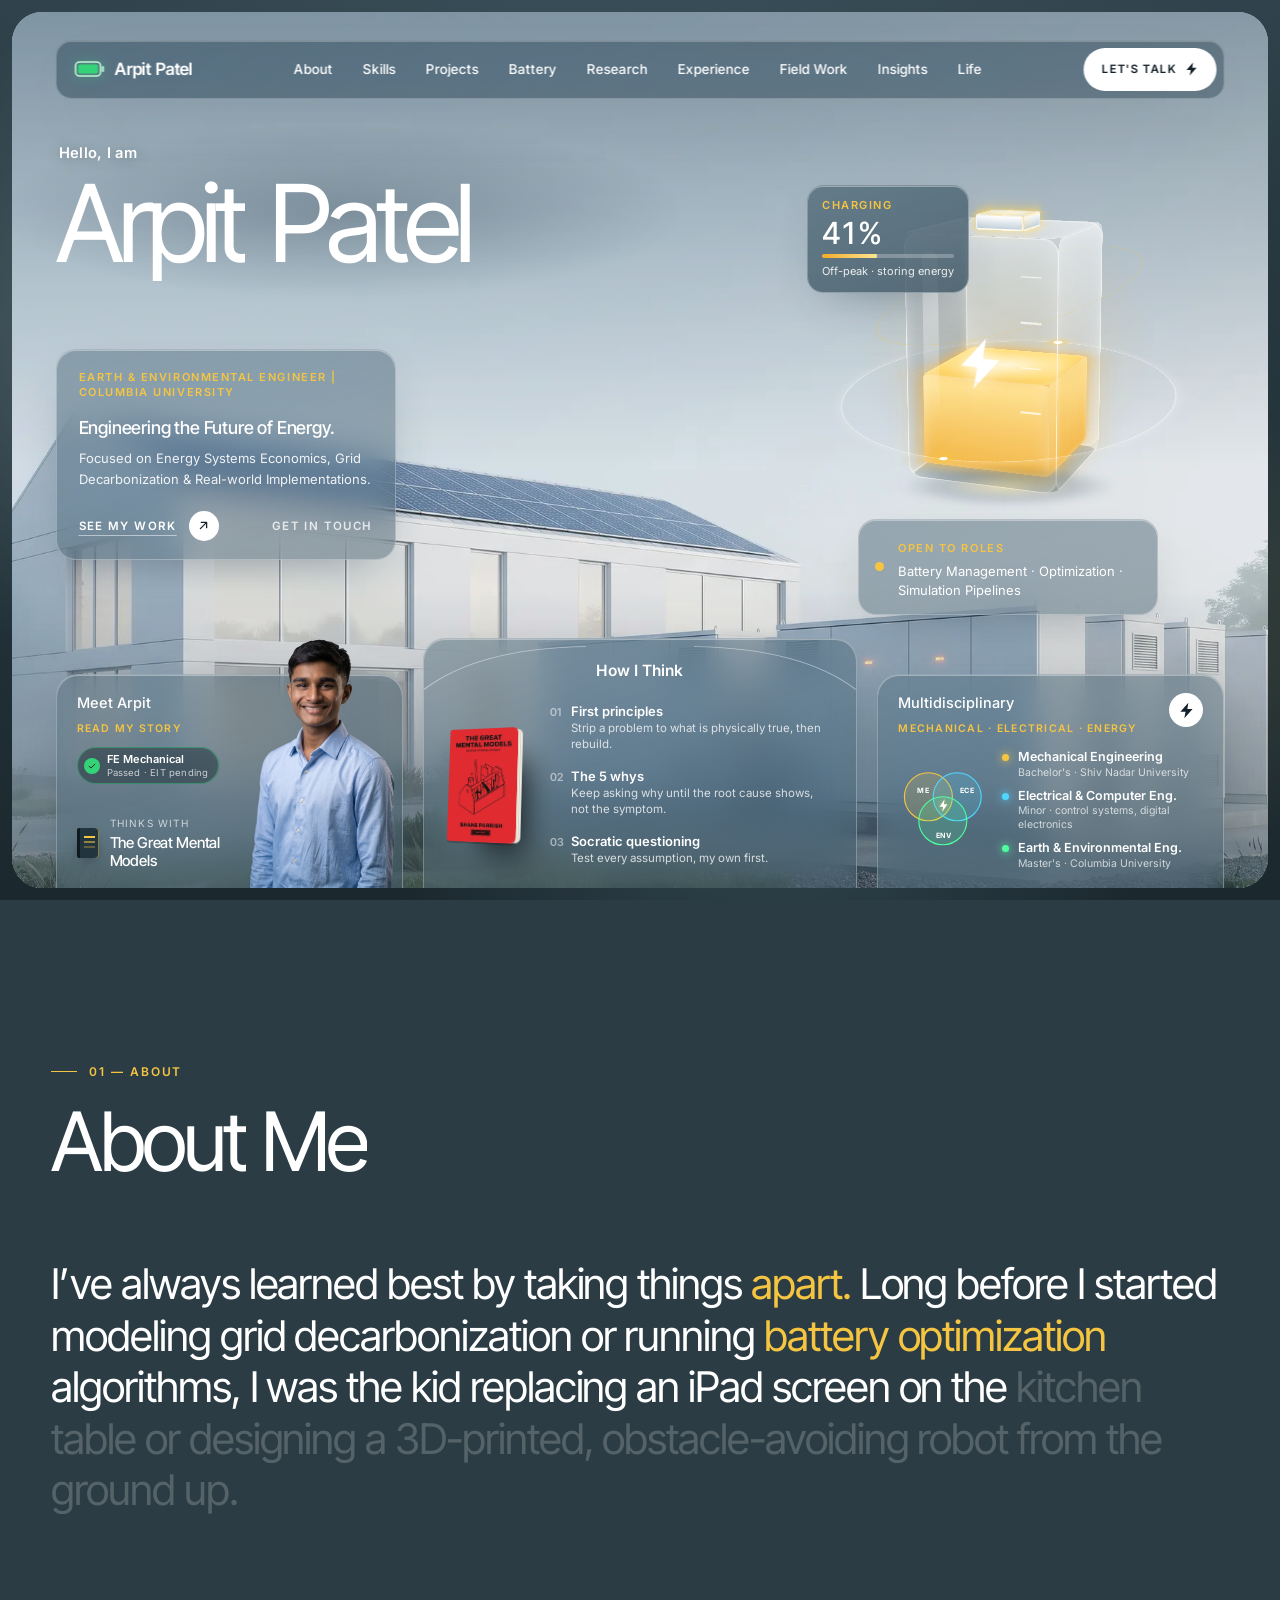
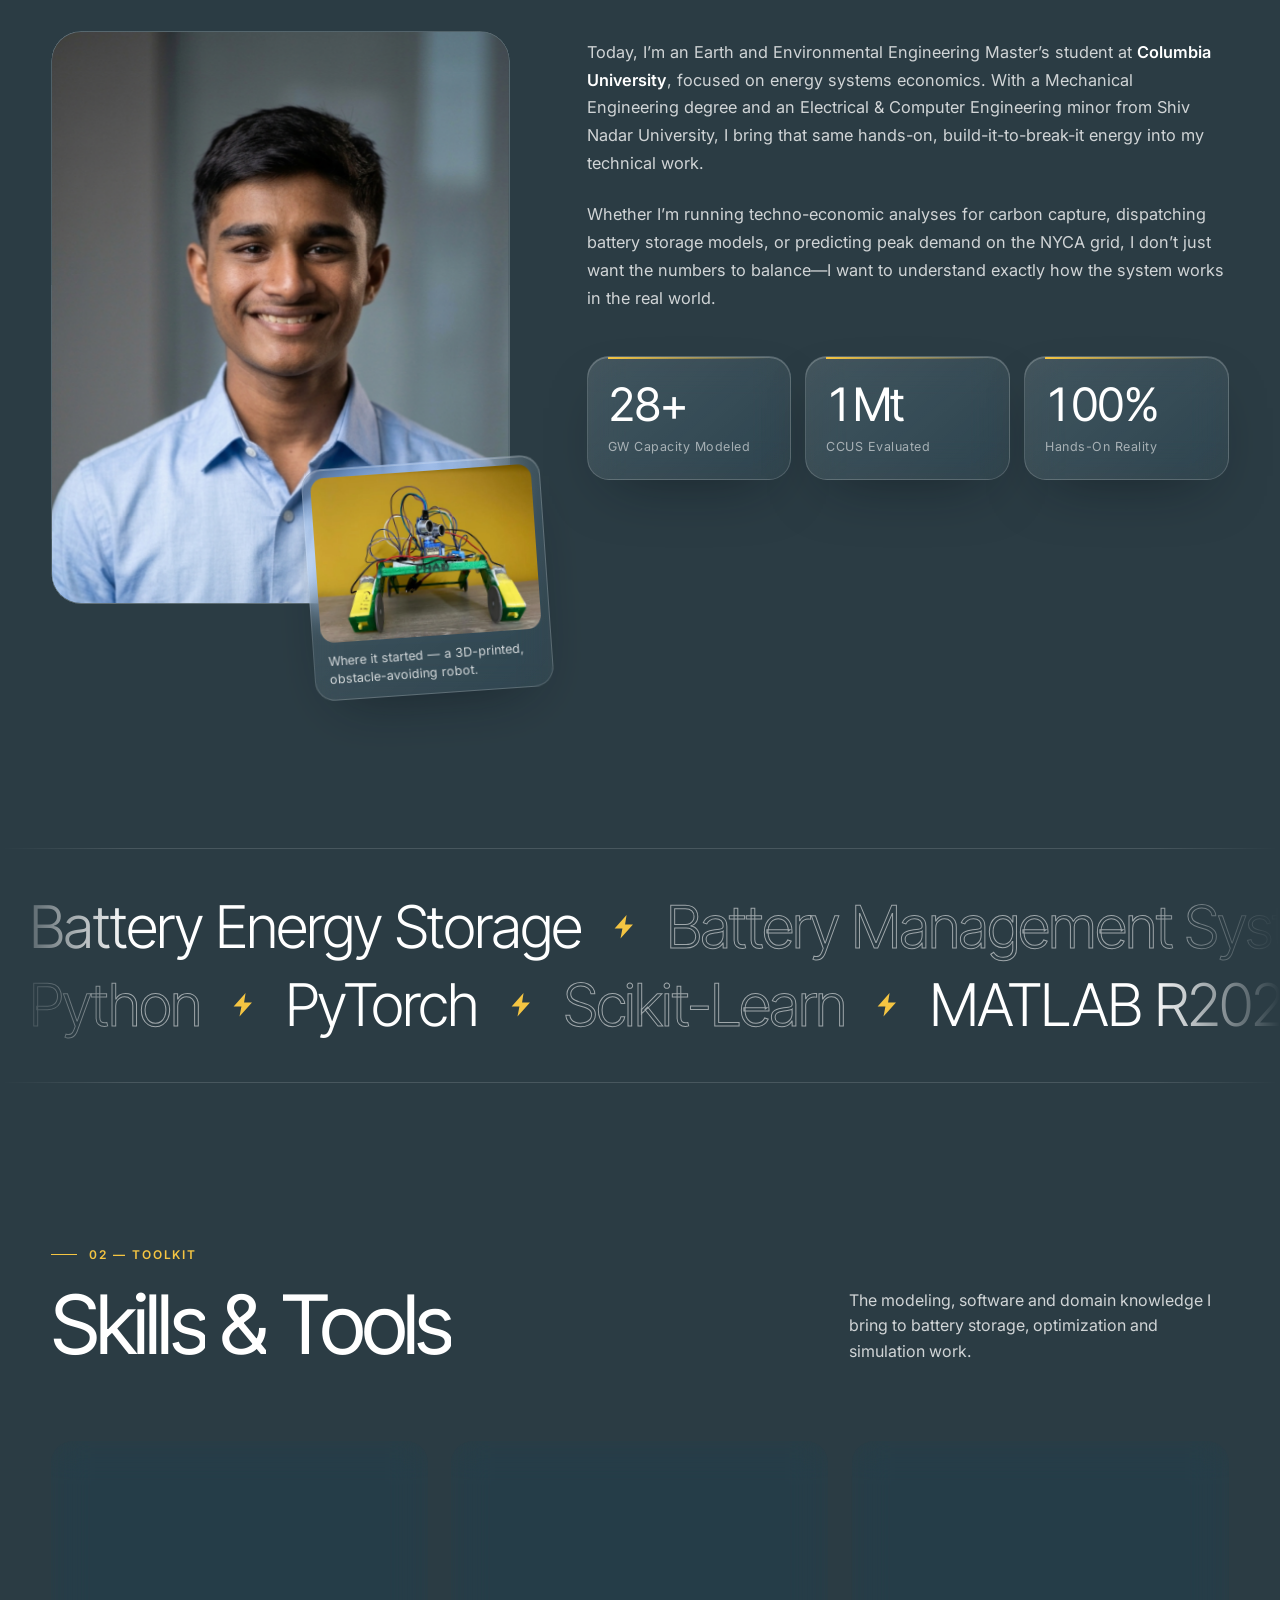
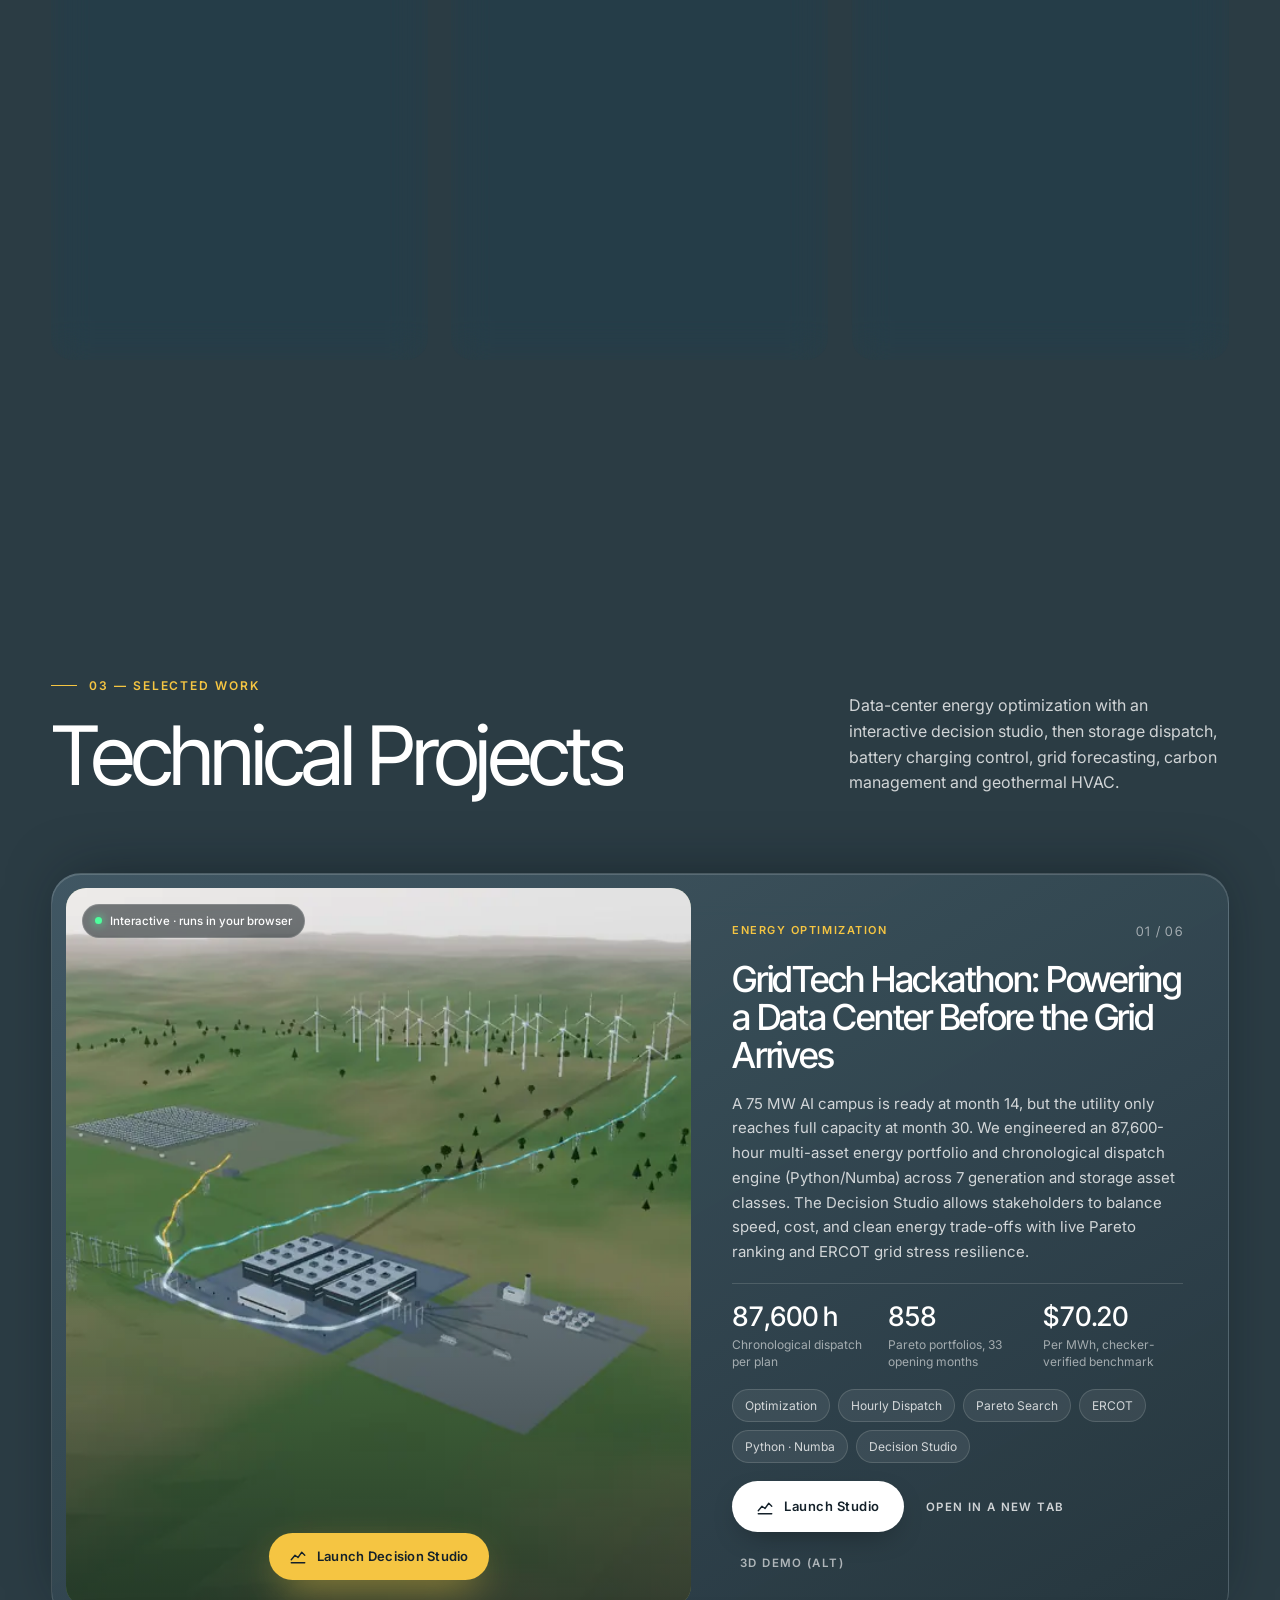
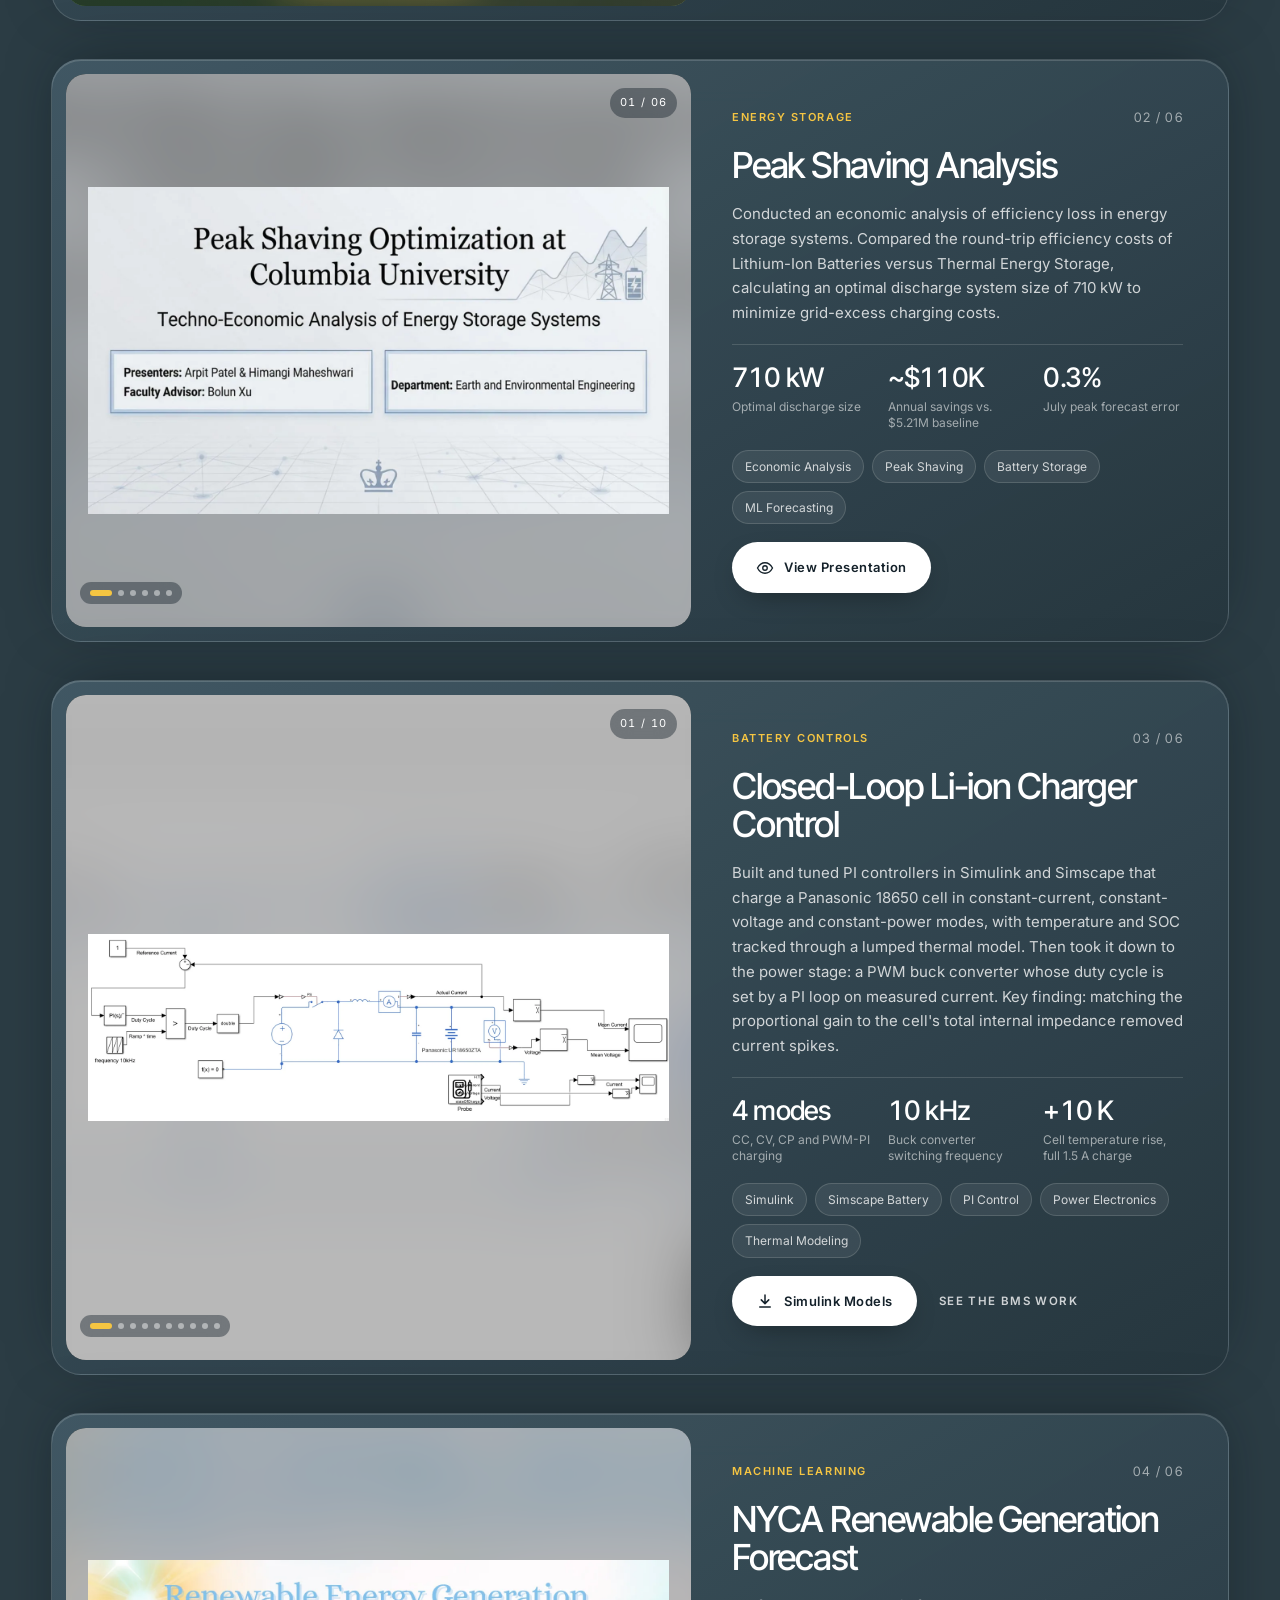
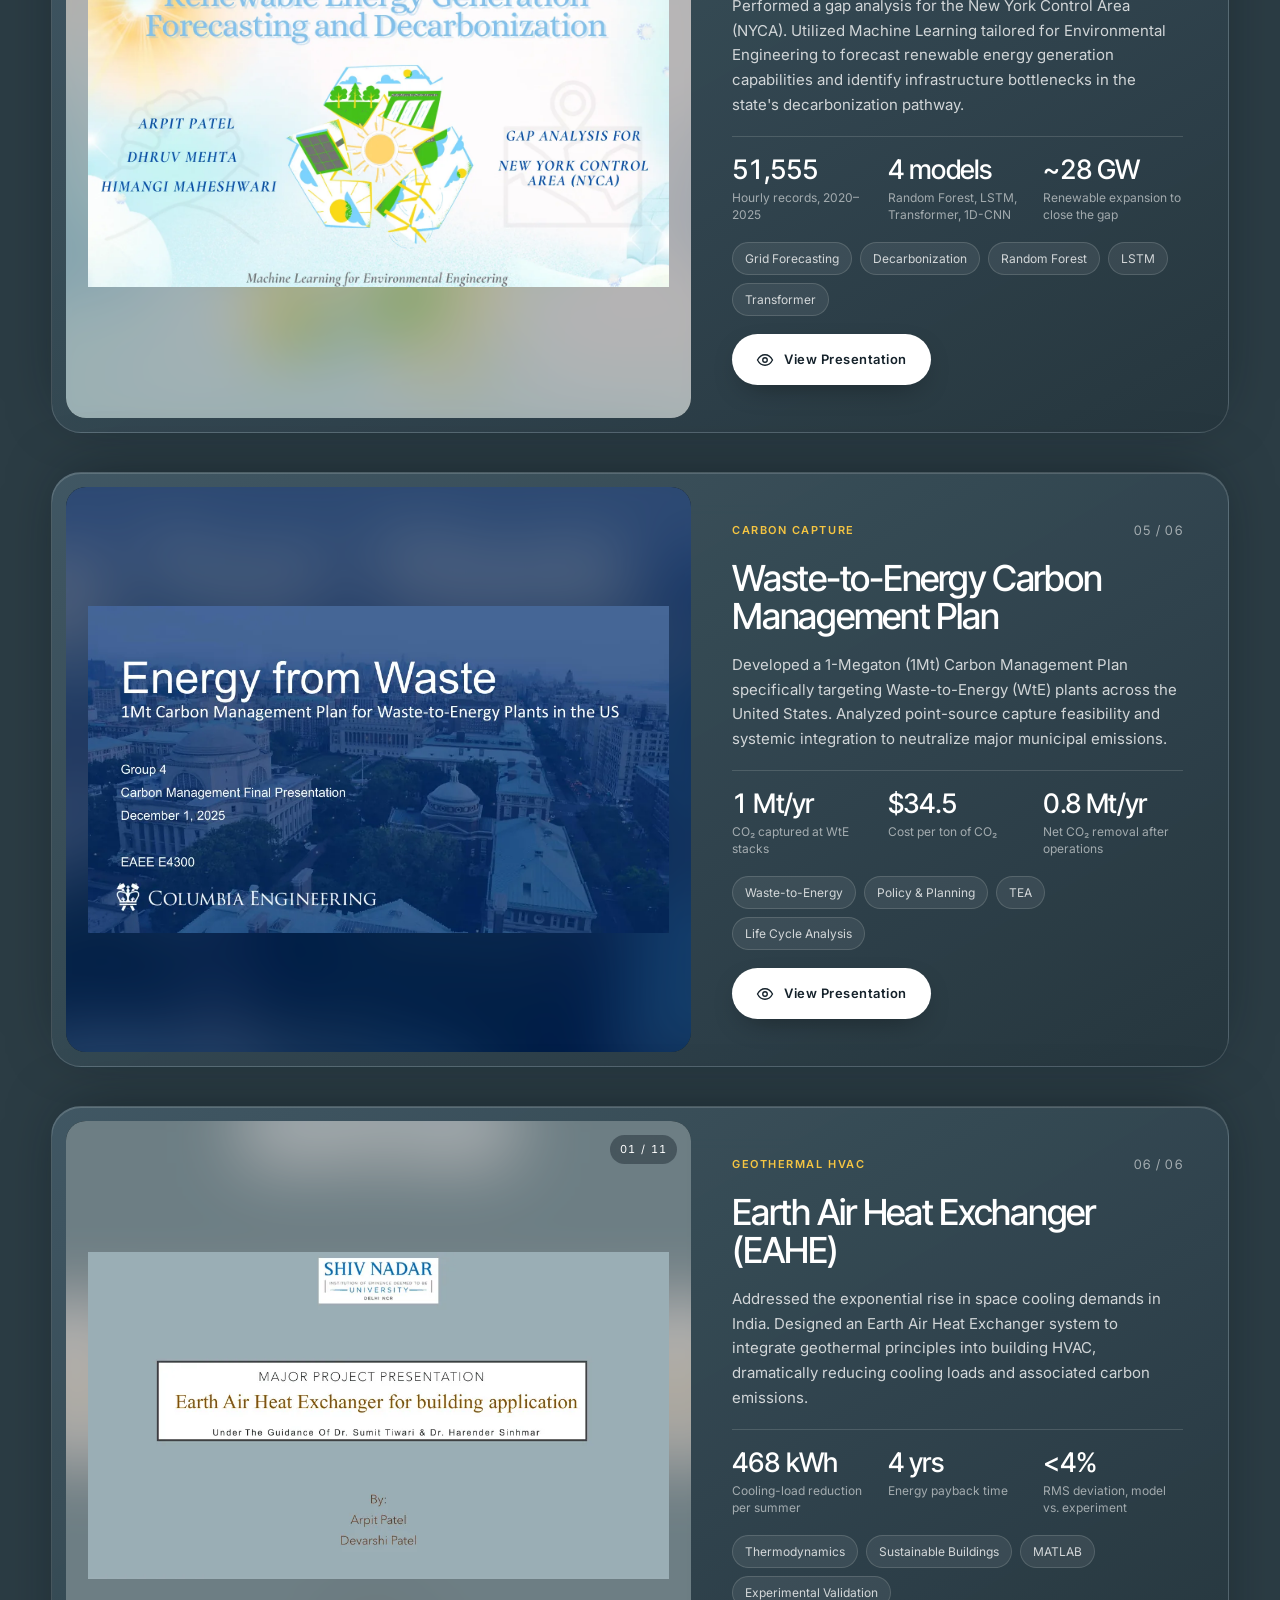
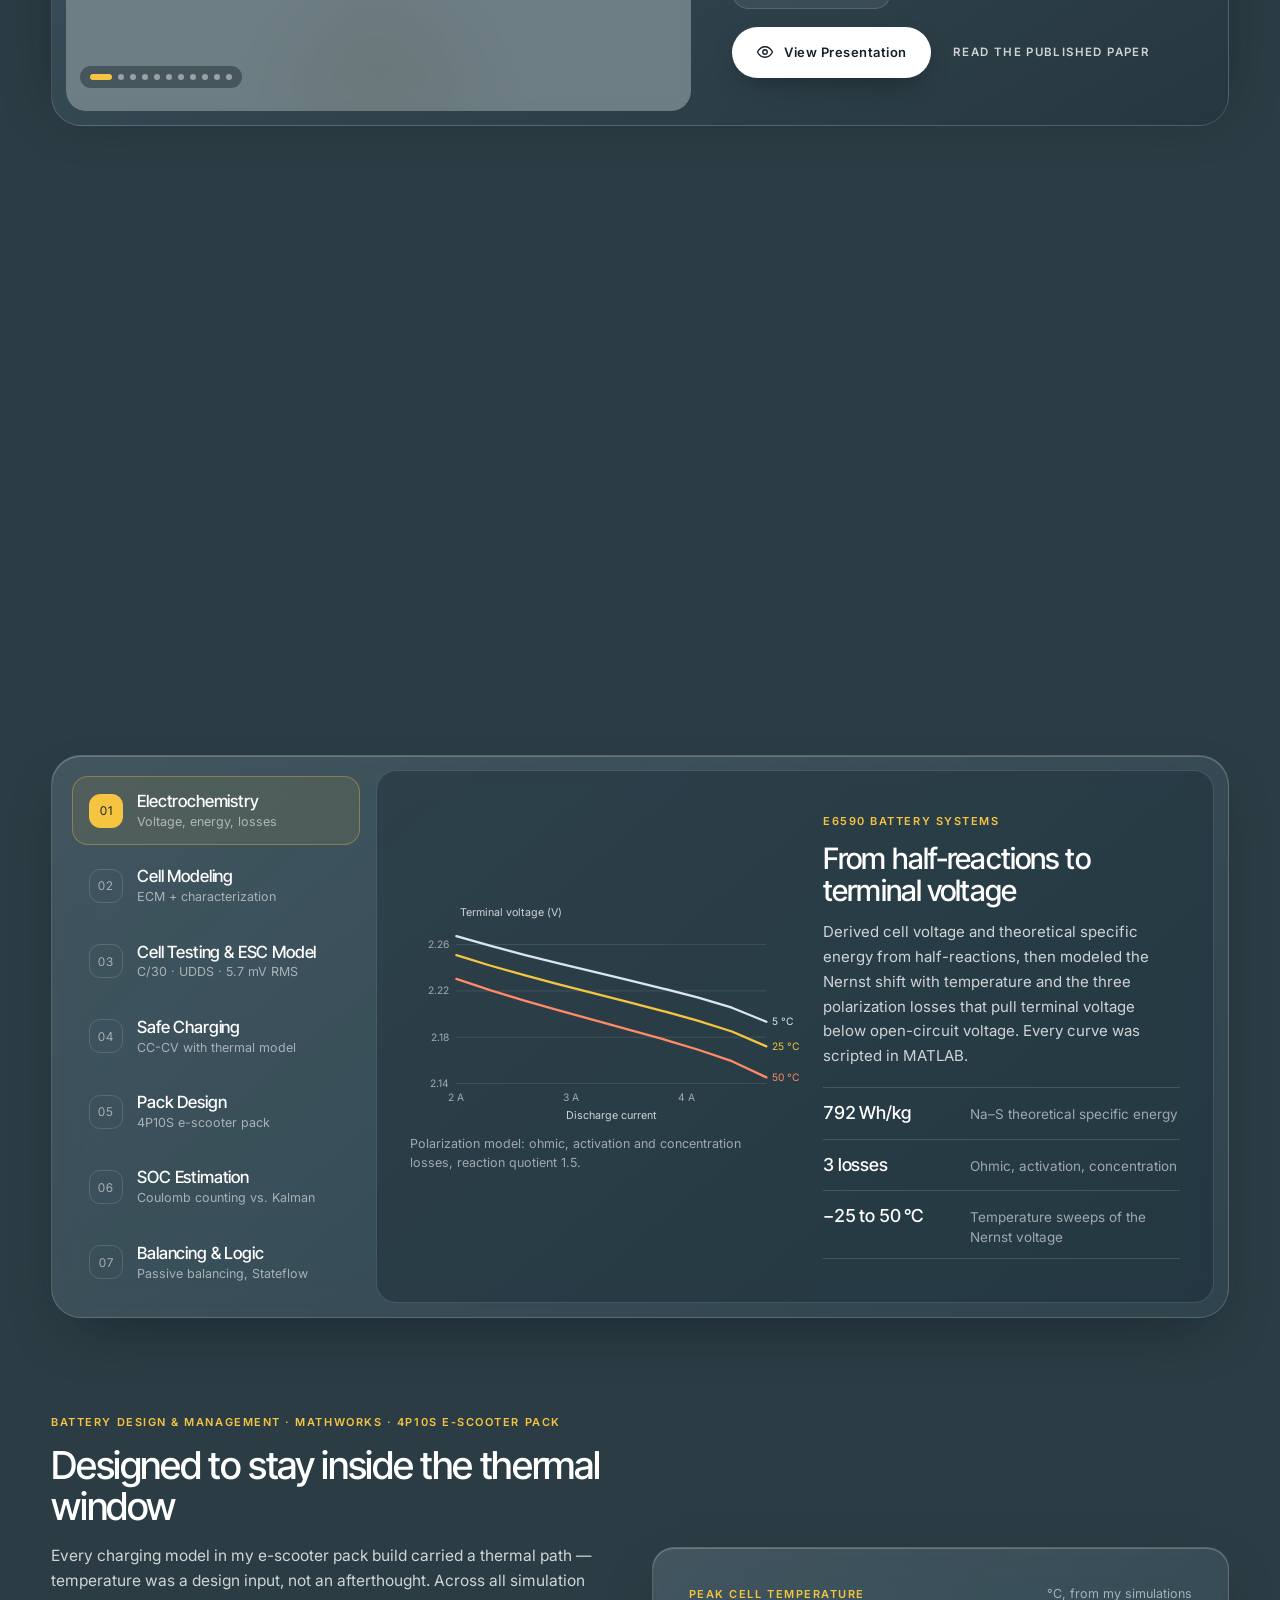
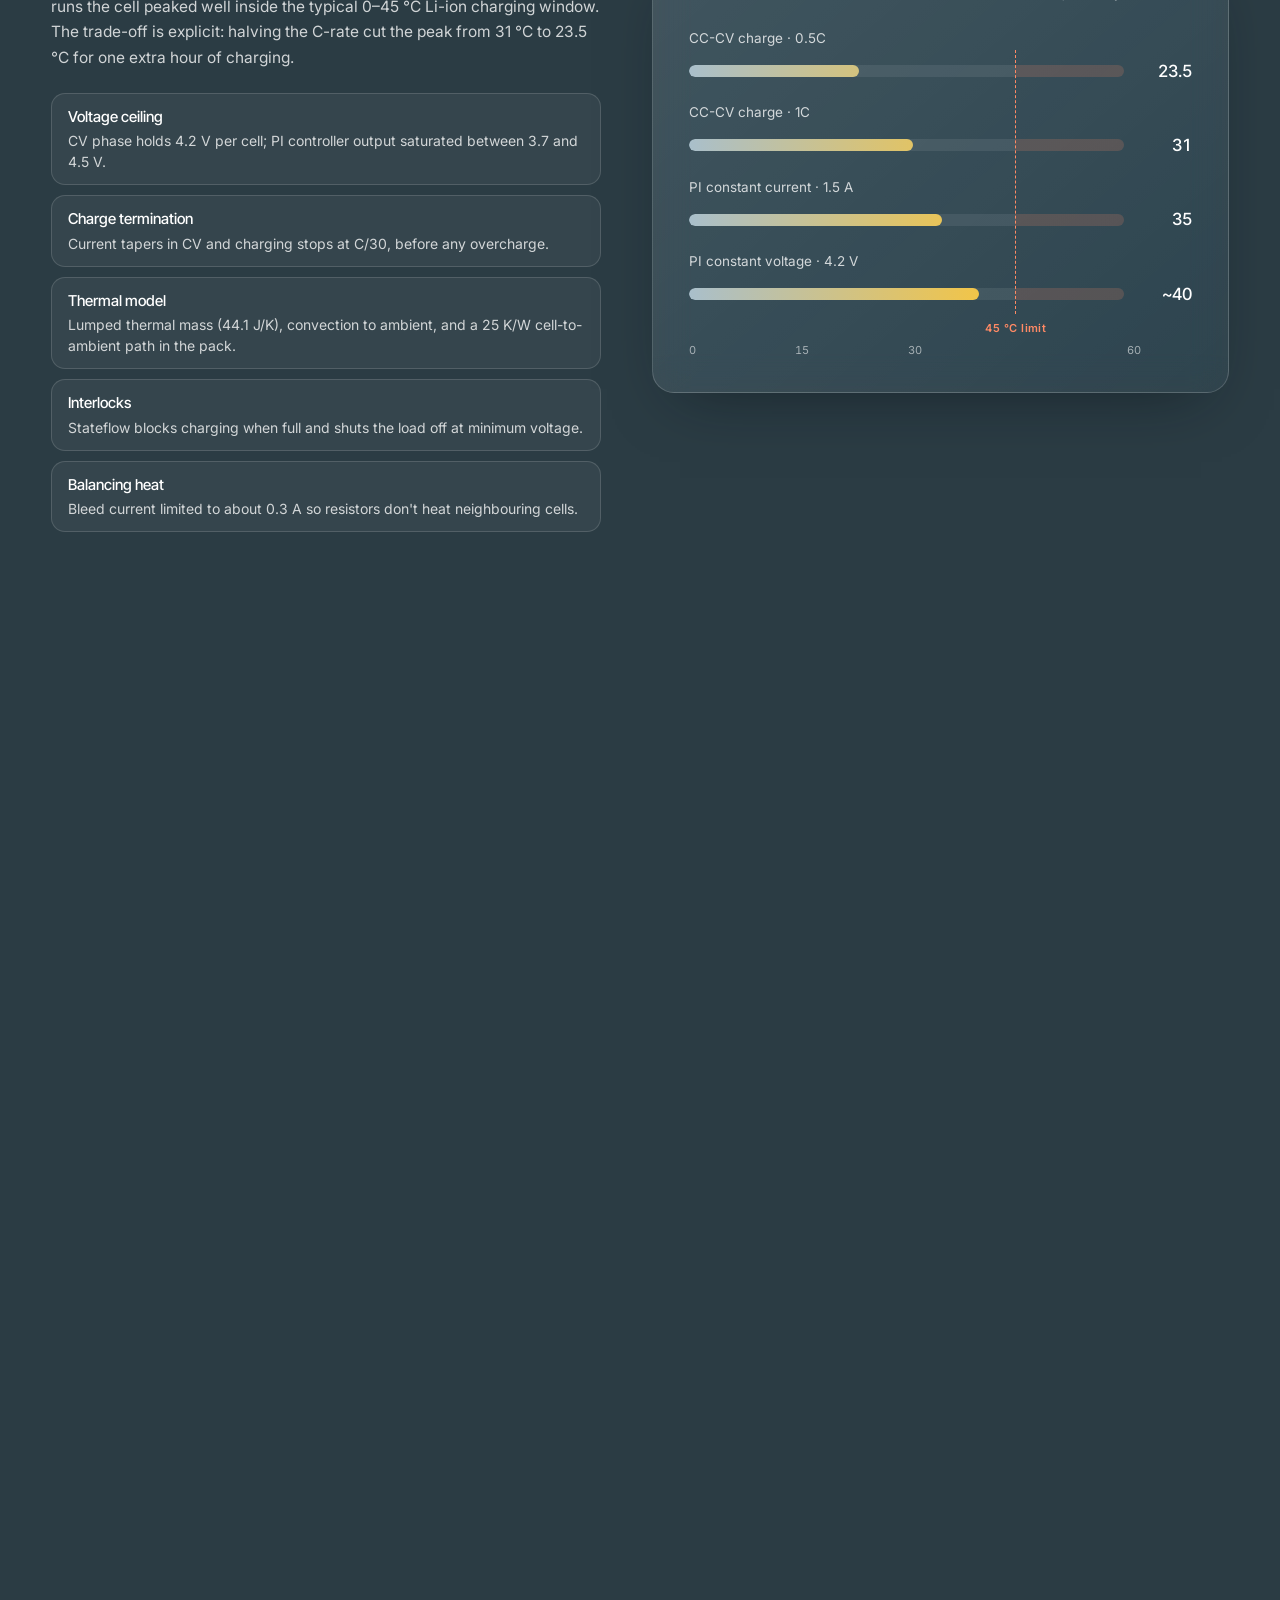
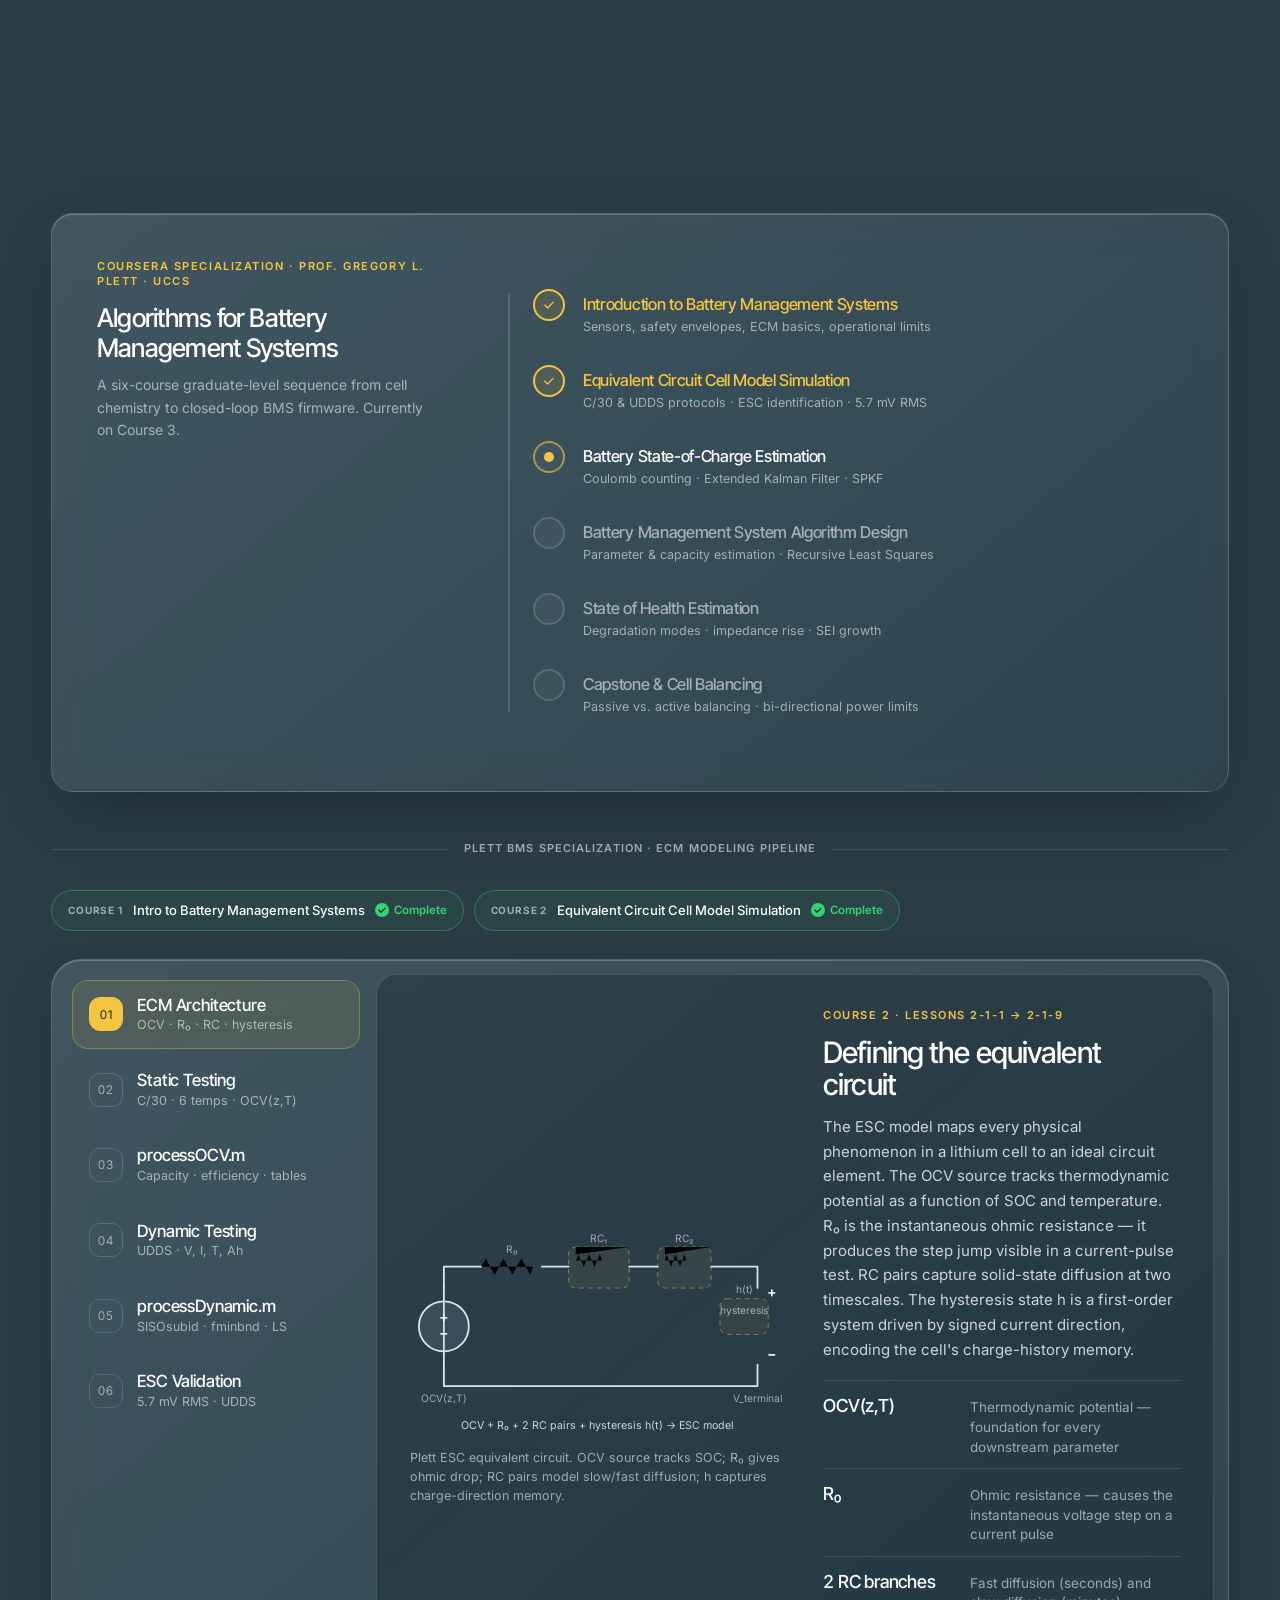
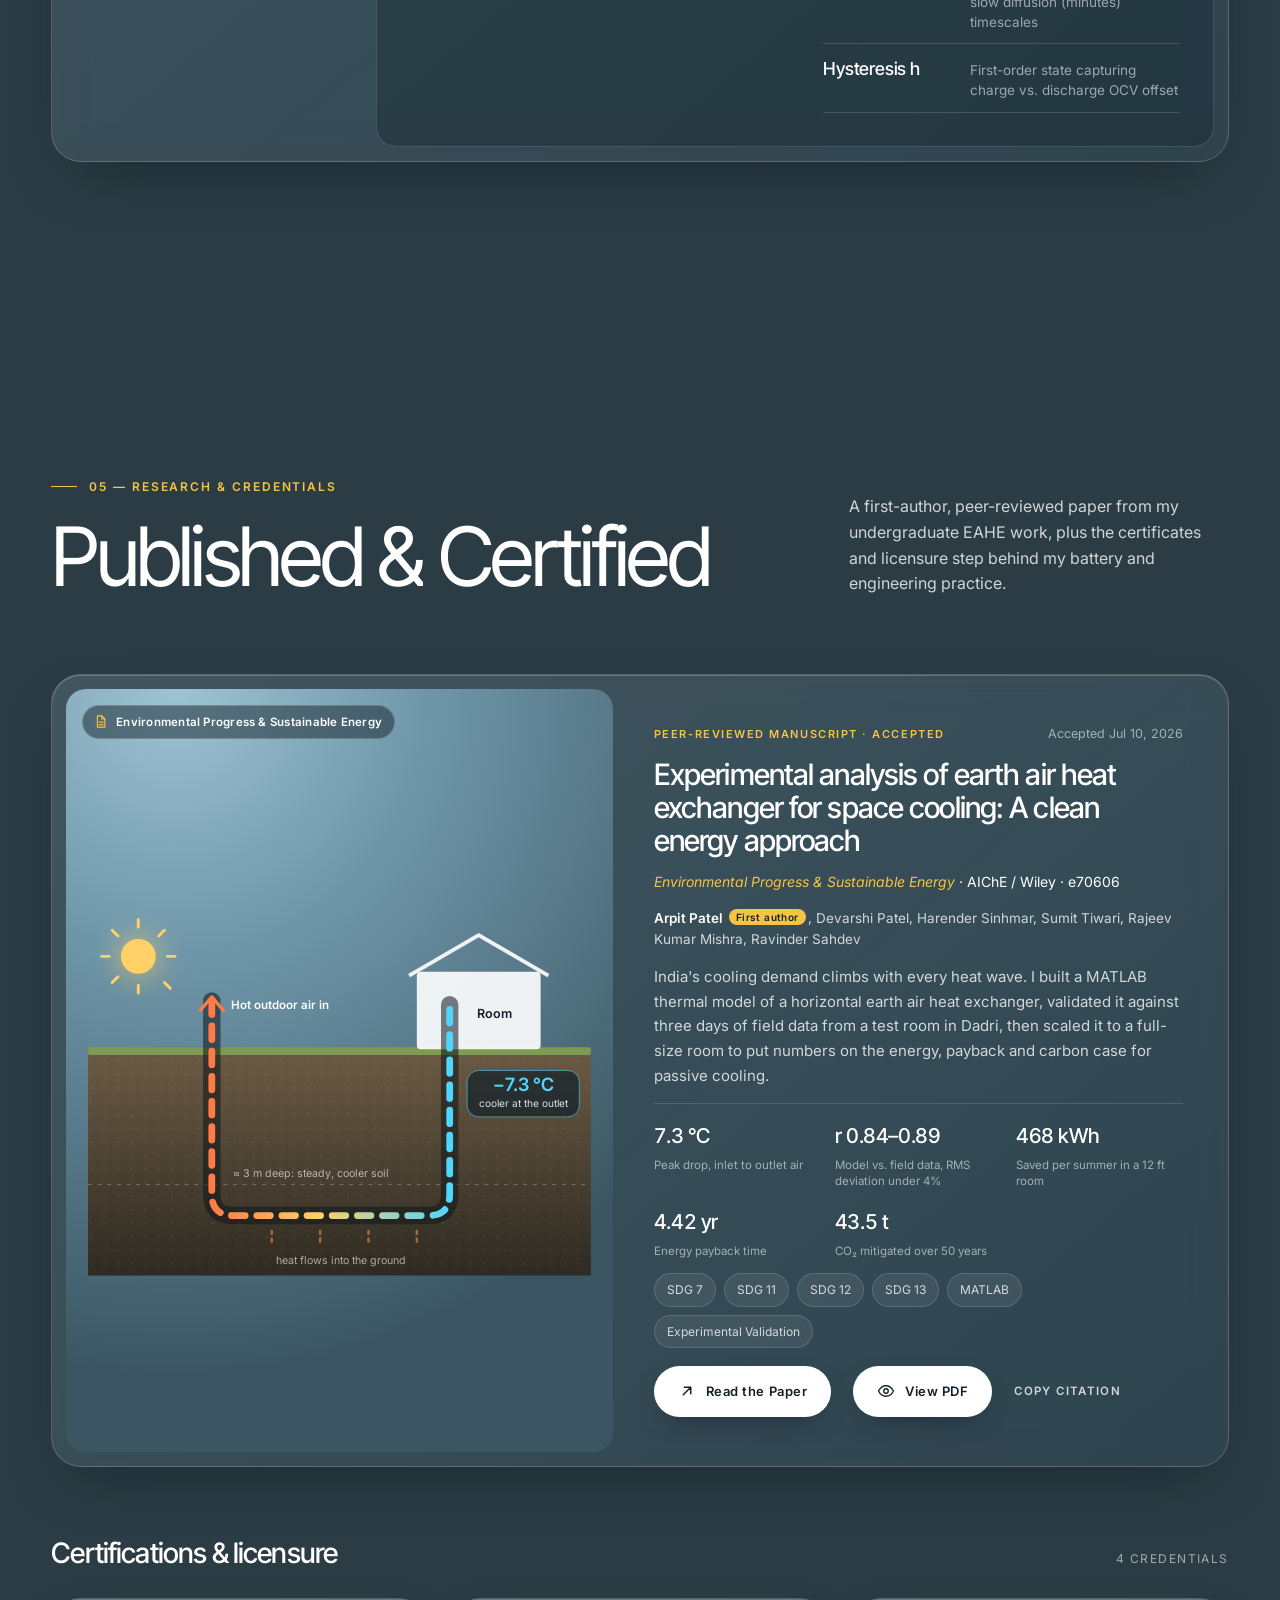
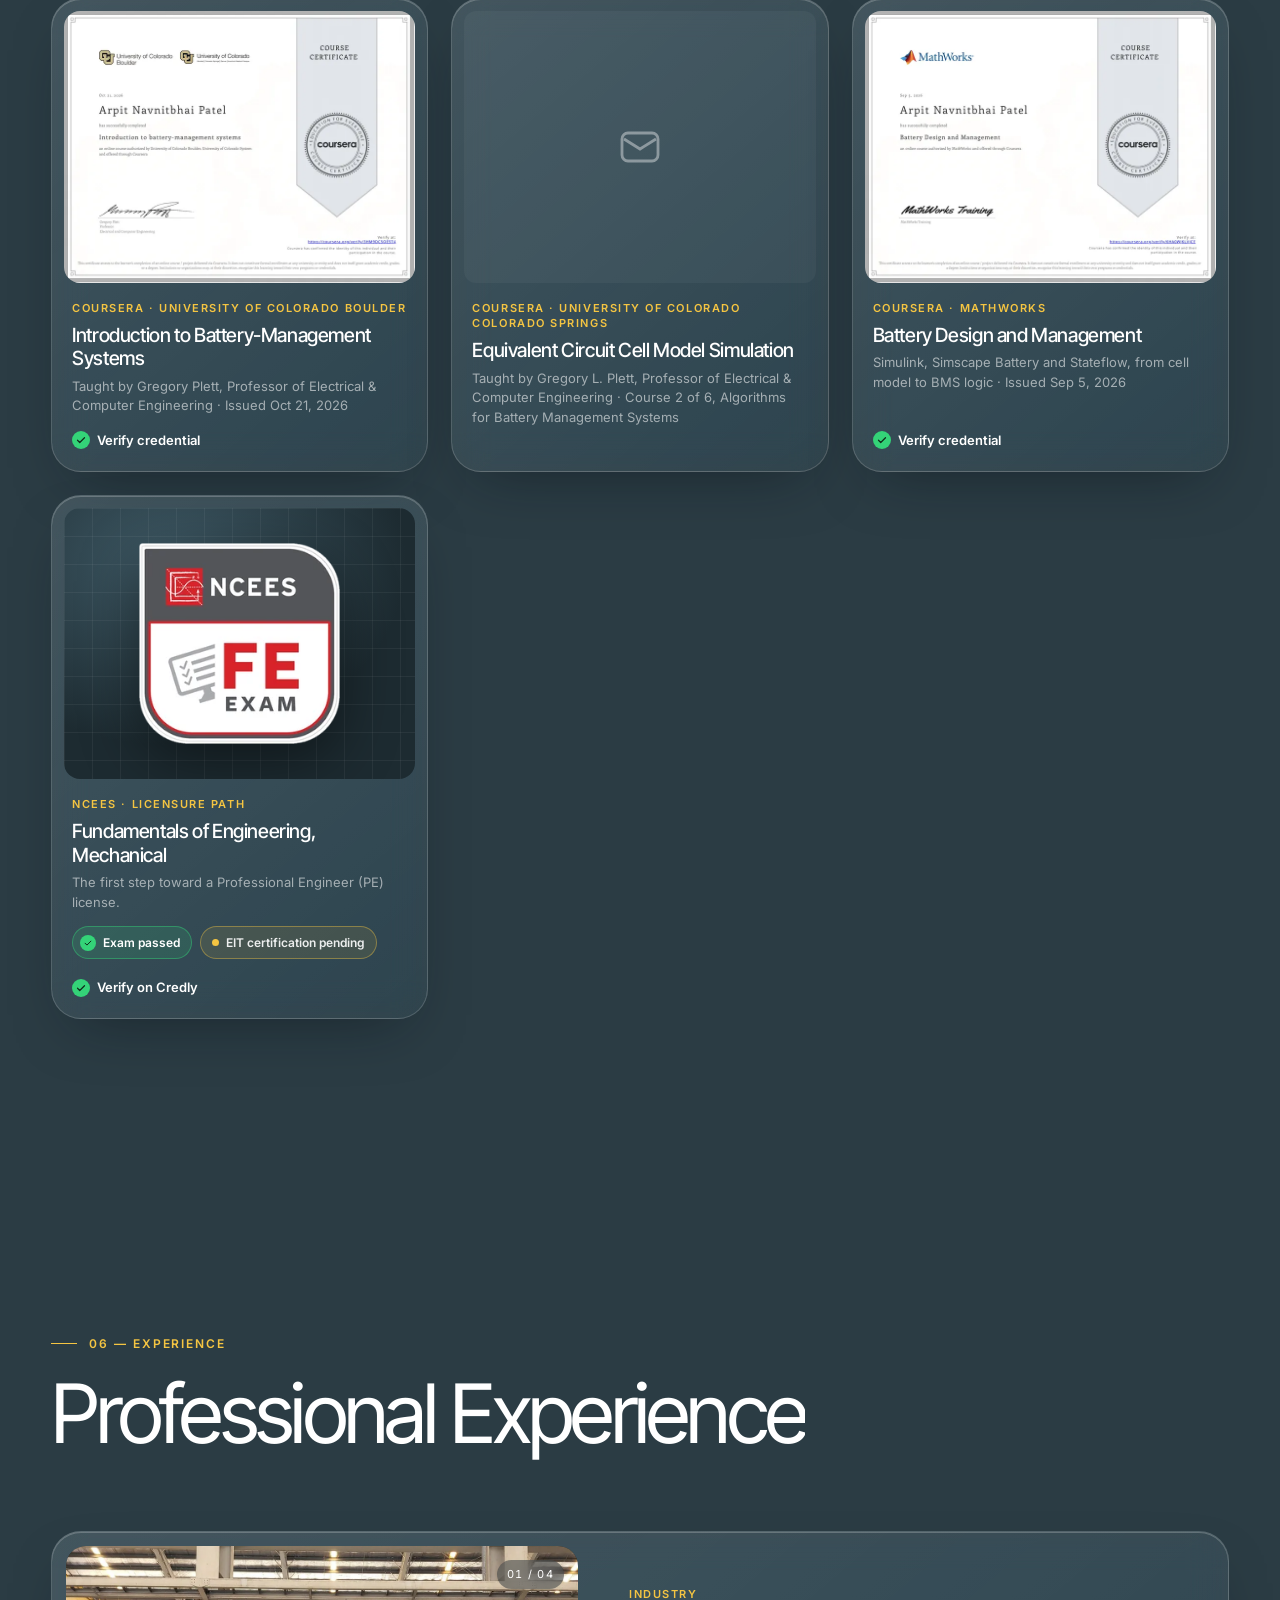
==== index.html @ 16f7f31d "feat(battery): merge ECM pipeline tab explorer into Battery section — 6 tabs with MATLAB code + SVG " ====
<!DOCTYPE html>
<html lang="en">
<head>
    <meta charset="UTF-8">
    <meta name="viewport" content="width=device-width, initial-scale=1.0">
    <title>Arpit Patel | Energy Systems Engineer</title>
    <meta name="description" content="Portfolio of Arpit Patel, Earth & Environmental Engineer at Columbia University, working on battery storage, optimization and simulation pipelines for a decarbonized grid.">
    <meta name="theme-color" content="#2b3c44">
    <meta property="og:title" content="Arpit Patel | Energy Systems Engineer">
    <meta property="og:description" content="Battery storage, optimization and simulation pipelines for a decarbonized grid.">
    <meta property="og:image" content="images/ai/hero.webp">
    <link rel="icon" href="data:image/svg+xml,%3Csvg xmlns='http://www.w3.org/2000/svg' viewBox='0 0 32 32'%3E%3Crect width='32' height='32' rx='9' fill='%232b3c44'/%3E%3Cpath d='M18.5 4 8 18h7.5l-2 10L24 14h-7.6z' fill='%23f5c542'/%3E%3C/svg%3E">
    <link rel="preconnect" href="https://fonts.googleapis.com">
    <link rel="preconnect" href="https://fonts.gstatic.com" crossorigin>
    <link href="https://fonts.googleapis.com/css2?family=Inter+Tight:wght@300;400;500;600&family=Inter:wght@400;500;600&display=swap" rel="stylesheet">
    <link rel="preload" as="image" href="images/ai/hero.webp" imagesrcset="images/ai/hero-sm.webp 1200w, images/ai/hero.webp 2400w" imagesizes="100vw">
    <link rel="stylesheet" href="style.css?v=23">
    <link rel="stylesheet" href="gridtech/embed.css?v=5">
    <script>document.documentElement.classList.add('js');</script>
</head>
<body class="is-loading">

    <!-- Reusable icons -->
    <svg width="0" height="0" style="position:absolute" aria-hidden="true">
        <defs>
            <symbol id="i-bolt" viewBox="0 0 24 24"><path d="M14.6 1 3.4 13.6h7.3L8.9 23 20.6 9.9h-7.4z" fill="currentColor"/></symbol>
            <symbol id="i-arrow" viewBox="0 0 24 24"><path d="M7 17 17 7M8.5 7H17v8.5" fill="none" stroke="currentColor" stroke-width="2" stroke-linecap="round" stroke-linejoin="round"/></symbol>
            <symbol id="i-arrow-r" viewBox="0 0 24 24"><path d="M4 12h15M13 6l6 6-6 6" fill="none" stroke="currentColor" stroke-width="2" stroke-linecap="round" stroke-linejoin="round"/></symbol>
            <symbol id="i-chev-l" viewBox="0 0 24 24"><path d="m14.5 6-6 6 6 6" fill="none" stroke="currentColor" stroke-width="2" stroke-linecap="round" stroke-linejoin="round"/></symbol>
            <symbol id="i-chev-r" viewBox="0 0 24 24"><path d="m9.5 6 6 6-6 6" fill="none" stroke="currentColor" stroke-width="2" stroke-linecap="round" stroke-linejoin="round"/></symbol>
            <symbol id="i-close" viewBox="0 0 24 24"><path d="M6 6l12 12M18 6 6 18" fill="none" stroke="currentColor" stroke-width="2" stroke-linecap="round"/></symbol>
            <symbol id="i-eye" viewBox="0 0 24 24"><path d="M2 12s3.6-7 10-7 10 7 10 7-3.6 7-10 7S2 12 2 12z" fill="none" stroke="currentColor" stroke-width="1.8"/><circle cx="12" cy="12" r="3" fill="none" stroke="currentColor" stroke-width="1.8"/></symbol>
            <symbol id="i-mail" viewBox="0 0 24 24"><rect x="3" y="5" width="18" height="14" rx="3" fill="none" stroke="currentColor" stroke-width="1.8"/><path d="m4 7 8 6 8-6" fill="none" stroke="currentColor" stroke-width="1.8" stroke-linejoin="round"/></symbol>
            <symbol id="i-phone" viewBox="0 0 24 24"><path d="M6.6 3.5h2.6l1.6 4.2-2 1.4a11 11 0 0 0 5.6 5.6l1.4-2 4.2 1.6v2.6a2 2 0 0 1-2.2 2A16.5 16.5 0 0 1 4.6 5.7a2 2 0 0 1 2-2.2z" fill="none" stroke="currentColor" stroke-width="1.8" stroke-linejoin="round"/></symbol>
            <symbol id="i-in" viewBox="0 0 24 24"><path d="M5 9.5h3V19H5zM6.5 4.8a1.7 1.7 0 1 1 0 3.4 1.7 1.7 0 0 1 0-3.4zM10.5 9.5h2.9v1.3c.4-.8 1.4-1.6 3-1.6 3.1 0 3.6 2 3.6 4.6V19h-3v-4.6c0-1.1 0-2.5-1.5-2.5s-1.8 1.2-1.8 2.4V19h-3z" fill="currentColor"/></symbol>
            <symbol id="i-copy" viewBox="0 0 24 24"><rect x="8" y="8" width="12" height="12" rx="2.5" fill="none" stroke="currentColor" stroke-width="1.8"/><path d="M16 8V6.5A2.5 2.5 0 0 0 13.5 4h-7A2.5 2.5 0 0 0 4 6.5v7A2.5 2.5 0 0 0 6.5 16H8" fill="none" stroke="currentColor" stroke-width="1.8"/></symbol>
            <marker id="fx-head" viewBox="0 0 10 10" refX="8.5" refY="5" markerUnits="userSpaceOnUse" markerWidth="9" markerHeight="9" orient="auto"><path d="M0 1 9 5 0 9z" fill="#dbe6ec"/></marker>
            <symbol id="i-download" viewBox="0 0 24 24"><path d="M12 4v11M7 10.5l5 5 5-5M5 20h14" fill="none" stroke="currentColor" stroke-width="2" stroke-linecap="round" stroke-linejoin="round"/></symbol>
            <symbol id="i-doc" viewBox="0 0 24 24"><path d="M7 3h7l5 5v13H7z" fill="none" stroke="currentColor" stroke-width="1.8" stroke-linejoin="round"/><path d="M14 3v5h5M10 13h6M10 17h6" fill="none" stroke="currentColor" stroke-width="1.8" stroke-linecap="round"/></symbol>
            <symbol id="i-check" viewBox="0 0 24 24"><path d="m5 12.5 4.5 4.5L19 7.5" fill="none" stroke="currentColor" stroke-width="2.4" stroke-linecap="round" stroke-linejoin="round"/></symbol>
            <symbol id="i-cube" viewBox="0 0 24 24"><path d="M12 2.8 20 7.4v9.2L12 21.2 4 16.6V7.4z" fill="none" stroke="currentColor" stroke-width="1.8" stroke-linejoin="round"/><path d="M4 7.4 12 12l8-4.6M12 12v9.2" fill="none" stroke="currentColor" stroke-width="1.8" stroke-linejoin="round"/></symbol>
            <symbol id="i-chart" viewBox="0 0 24 24"><path d="M3 17l5-6 4 3 5-7 4 4" fill="none" stroke="currentColor" stroke-width="1.8" stroke-linecap="round" stroke-linejoin="round"/><path d="M3 21h18" stroke="currentColor" stroke-width="1.8" stroke-linecap="round"/></symbol>
        </defs>
    </svg>

    <!-- Preloader -->
    <div class="loader" aria-hidden="true">
        <div class="loader__inner">
            <div class="loader__battery"><span class="loader__fill"></span><svg class="loader__bolt"><use href="#i-bolt"/></svg></div>
            <div class="loader__meta"><span>Charging</span><span class="loader__pct">0</span></div>
        </div>
    </div>

    <!-- Ambient background -->
    <div class="ambient" aria-hidden="true">
        <span class="orb orb--sky"></span>
        <span class="orb orb--sun"></span>
        <span class="orb orb--mist"></span>
    </div>
    <div class="cursor" aria-hidden="true"><span class="cursor__label"></span></div>

    <!-- Navigation -->
    <nav class="nav glass" aria-label="Primary">
        <a href="#top" class="brand" aria-label="Arpit Patel, back to top" title="Always at full charge">
            <svg class="brand__battery" viewBox="0 0 30 16" aria-hidden="true">
                <rect x="1" y="1" width="25" height="14" rx="4" fill="none" stroke="currentColor" stroke-width="1.6"/>
                <rect x="27.4" y="5" width="2" height="6" rx="1" fill="currentColor"/>
                <rect class="brand__level" x="3.6" y="3.6" width="19.8" height="8.8" rx="2"/>
            </svg>
            <span>Arpit Patel</span>
        </a>
        <div class="nav__links">
            <span class="nav__pill" aria-hidden="true"></span>
            <a href="#about">About</a>
            <a href="#skills">Skills</a>
            <a href="#projects">Projects</a>
            <a href="#battery">Battery</a>
            <a href="#research">Research</a>
            <a href="#experience">Experience</a>
            <a href="#field">Field Work</a>
            <a href="#insights">Insights</a>
            <a href="#life">Life</a>
        </div>
        <a href="#contact" class="nav__cta magnetic">Let's Talk <svg><use href="#i-bolt"/></svg></a>
        <button class="nav__burger" type="button" aria-label="Open menu" aria-expanded="false" aria-controls="menu"><span></span><span></span></button>
    </nav>

    <div class="menu" id="menu" aria-hidden="true">
        <div class="menu__links">
            <a href="#about" style="--i:0">About</a>
            <a href="#skills" style="--i:1">Skills</a>
            <a href="#projects" style="--i:2">Projects</a>
            <a href="#battery" style="--i:3">Battery</a>
            <a href="#research" style="--i:4">Research</a>
            <a href="#experience" style="--i:5">Experience</a>
            <a href="#field" style="--i:6">Field Work</a>
            <a href="#insights" style="--i:7">Insights</a>
            <a href="#life" style="--i:8">Life</a>
            <a href="#contact" style="--i:9">Contact</a>
        </div>
        <p class="menu__foot">anp2173@columbia.edu</p>
    </div>

    <main>
        <!-- ============ HERO ============ -->
        <header class="hero" id="top">
            <div class="hero__frame">
                <div class="hero__media" aria-hidden="true">
                    <img src="images/ai/hero.webp" srcset="images/ai/hero-sm.webp 1200w, images/ai/hero.webp 2400w" sizes="100vw" alt="" fetchpriority="high">
                </div>
                <div class="hero__veil" aria-hidden="true"></div>

                <div class="hero__inner">
                    <h1 class="hero__title" aria-label="Hello, I am Arpit Patel">
                        <span class="hero__hello" aria-hidden="true">Hello, I am</span>
                        <span class="hero__name" aria-hidden="true"><span class="hero__word" data-chars>Arpit</span><span class="hero__word" data-chars>Patel</span></span>
                    </h1>

                    <div class="hero__intro glass glass--hero" data-spotlight>
                        <span class="label">Earth &amp; Environmental Engineer | Columbia University</span>
                        <p class="hero__lead">Engineering the Future of Energy.</p>
                        <p class="hero__sub">Focused on Energy Systems Economics, Grid Decarbonization &amp; Real-world Implementations.</p>
                        <div class="hero__actions">
                            <a href="#projects" class="link-arrow">See My Work <span class="circle"><svg><use href="#i-arrow"/></svg></span></a>
                            <a href="#contact" class="link-plain">Get In Touch</a>
                        </div>
                    </div>

                    <!-- 3D battery: shell, energy core and terminal are CSS boxes; JS drives the charge level -->
                    <div class="hero__stage" aria-hidden="true">
                        <div class="cell" data-state="charging">
                            <div class="cell__glow"></div>
                            <div class="cell__float">
                                <div class="cell__rig">
                                    <!-- green shockwave on the ground plane, replayed each time the cell hits 100% -->
                                    <div class="cell__burst">
                                        <span class="cell__flash"></span><i></i><i></i><i></i>
                                        <b style="--a:0deg"></b><b style="--a:30deg"></b><b style="--a:60deg"></b><b style="--a:90deg"></b>
                                        <b style="--a:120deg"></b><b style="--a:150deg"></b><b style="--a:180deg"></b><b style="--a:210deg"></b>
                                        <b style="--a:240deg"></b><b style="--a:270deg"></b><b style="--a:300deg"></b><b style="--a:330deg"></b>
                                    </div>
                                    <div class="cell__orbit cell__orbit--dash"><i class="cell__ring"></i></div>
                                    <div class="cell__box cell__core"><i class="f-front"></i><i class="f-back"></i><i class="f-left"></i><i class="f-right"></i><i class="f-top"></i><i class="f-bottom"></i></div>
                                    <div class="cell__box cell__shell">
                                        <i class="f-front"><span class="cell__glare"></span><span class="cell__ticks"></span><svg class="cell__emblem"><use href="#i-bolt"/></svg></i>
                                        <i class="f-back"></i><i class="f-left"></i><i class="f-right"></i><i class="f-top"></i><i class="f-bottom"></i>
                                    </div>
                                    <div class="cell__box cell__cap"><i class="f-front"></i><i class="f-back"></i><i class="f-left"></i><i class="f-right"></i><i class="f-top"></i><i class="f-bottom"></i></div>
                                    <div class="cell__orbit"><div class="cell__spin"><span class="cell__spark"></span><span class="cell__spark cell__spark--b"></span></div></div>
                                </div>
                            </div>
                            <div class="cell__fx">
                                <span style="--x:18%;--t:0s"></span><span style="--x:42%;--t:-.9s"></span><span style="--x:66%;--t:-1.7s"></span>
                                <span style="--x:30%;--t:-2.2s"></span><span style="--x:80%;--t:-.4s"></span><span style="--x:54%;--t:-1.3s"></span>
                            </div>
                            <div class="cell__shadow"></div>
                            <div class="cell__pop">
                                <span style="--dx:-150;--dy:-60"></span><span style="--dx:-110;--dy:-130;--t:.04s"></span><span style="--dx:-60;--dy:-170"></span>
                                <span style="--dx:-20;--dy:-150;--t:.08s"></span><span style="--dx:25;--dy:-185"></span><span style="--dx:70;--dy:-150;--t:.05s"></span>
                                <span style="--dx:120;--dy:-120"></span><span style="--dx:160;--dy:-55;--t:.07s"></span><span style="--dx:-185;--dy:-10;--t:.1s"></span>
                                <span style="--dx:190;--dy:-15;--t:.12s"></span>
                            </div>
                            <div class="cell__readout glass glass--hero">
                                <span class="label cell__state">Charging</span>
                                <b class="cell__value"><span class="cell__pct">82</span>%</b>
                                <span class="cell__meter"><i></i></span>
                                <small class="cell__sub">Off-peak · storing energy</small>
                            </div>
                        </div>
                    </div>

                    <div class="hero__chip glass glass--hero">
                        <span class="pulse" aria-hidden="true"></span>
                        <div>
                            <span class="label">Open to roles</span>
                            <p>Battery Management · Optimization · Simulation Pipelines</p>
                        </div>
                    </div>

                    <div class="hero__cards">
                        <a href="#about" class="hcard hcard--about glass glass--hero" data-spotlight style="--d:0">
                            <div class="hcard__head">
                                <div>
                                    <h2 class="hcard__title">Meet Arpit</h2>
                                    <span class="hcard__link">Read my story</span>
                                    <span class="hcard__cred"><svg><use href="#i-check"/></svg><span><b>FE Mechanical</b><small>Passed · EIT pending</small></span></span>
                                </div>
                            </div>
                            <div class="hcard__reading">
                                <span class="mini-book" aria-hidden="true"></span>
                                <span><small>Thinks with</small><b>The Great Mental Models</b></span>
                            </div>
                            <img class="hcard__portrait" src="images/ai/portrait-cutout.webp" alt="Portrait of Arpit Patel" loading="eager">
                        </a>

                        <a href="#about" class="hcard hcard--think glass glass--hero" data-spotlight style="--d:1">
                            <svg class="hcard__arcs" viewBox="0 0 320 60" preserveAspectRatio="none" aria-hidden="true"><path d="M0 58 Q40 4 120 2"/><path d="M320 58 Q280 4 200 2"/></svg>
                            <h2 class="hcard__title hcard__title--center">How I Think</h2>
                            <div class="think">
                                <div class="book" aria-hidden="true">
                                    <div class="book__3d">
                                        <span class="book__pages"></span>
                                        <img class="book__cover book__cover--img" src="images/ai/great-mental-models.webp" width="240" height="362" alt="" loading="eager" decoding="async">
                                    </div>
                                </div>
                                <ol class="principles" aria-label="Principles from The Great Mental Models that I work by">
                                    <li style="--k:0"><b>First principles</b><span>Strip a problem to what is physically true, then rebuild.</span></li>
                                    <li style="--k:1"><b>The 5 whys</b><span>Keep asking why until the root cause shows, not the symptom.</span></li>
                                    <li style="--k:2"><b>Socratic questioning</b><span>Test every assumption, my own first.</span></li>
                                </ol>
                            </div>
                        </a>

                        <a href="#experience" class="hcard hcard--multi glass glass--hero" data-spotlight style="--d:2">
                            <div class="hcard__head">
                                <div>
                                    <h2 class="hcard__title">Multidisciplinary</h2>
                                    <span class="hcard__link">Mechanical · Electrical · Energy</span>
                                </div>
                                <span class="hcard__icon"><svg><use href="#i-bolt"/></svg></span>
                            </div>
                            <div class="multi">
                                <svg class="venn" viewBox="0 0 112 104" aria-hidden="true">
                                    <circle class="venn__c venn__c--me" cx="38" cy="36" r="30"/>
                                    <circle class="venn__c venn__c--ece" cx="74" cy="36" r="30"/>
                                    <circle class="venn__c venn__c--env" cx="56" cy="66" r="30"/>
                                    <text x="24" y="31">ME</text><text x="77" y="31">ECE</text><text x="47" y="88">ENV</text>
                                    <path class="venn__bolt" d="M58.2 39 52 48.6h4.4l-1.2 6.4 6.6-9.6h-4.4z"/>
                                </svg>
                                <ul class="degrees">
                                    <li><i class="d-me"></i><span><b>Mechanical Engineering</b><small>Bachelor's · Shiv Nadar University</small></span></li>
                                    <li><i class="d-ece"></i><span><b>Electrical &amp; Computer Eng.</b><small>Minor · control systems, digital electronics</small></span></li>
                                    <li><i class="d-env"></i><span><b>Earth &amp; Environmental Eng.</b><small>Master's · Columbia University</small></span></li>
                                </ul>
                            </div>
                        </a>
                    </div>
                </div>
            </div>
        </header>

        <!-- ============ ABOUT ============ -->
        <section id="about" class="section about">
            <div class="container">
                <div class="sec-head">
                    <div>
                        <span class="eyebrow" data-reveal>01 — About</span>
                        <h2 class="sec-title split">About Me</h2>
                    </div>
                </div>

                <p class="about__statement" data-scrub>I’ve always learned best by taking things apart. Long before I started modeling grid decarbonization or running battery optimization algorithms, I was the kid replacing an iPad screen on the kitchen table or designing a 3D-printed, obstacle-avoiding robot from the ground up.</p>

                <div class="about__grid">
                    <div class="about__visuals">
                        <figure class="about__portrait glass" data-reveal="clip">
                            <img src="images/ai/portrait.webp" alt="Arpit Patel" loading="lazy" data-parallax="0.05">
                        </figure>
                        <figure class="about__robot glass" data-reveal="up" style="--d:.2s">
                            <img src="images/robot1.webp" alt="3D-printed obstacle-avoiding robot built by Arpit" loading="lazy">
                            <figcaption>Where it started — a 3D-printed, obstacle-avoiding robot.</figcaption>
                        </figure>
                    </div>

                    <div class="about__copy">
                        <p data-reveal>Today, I’m an Earth and Environmental Engineering Master’s student at <strong>Columbia University</strong>, focused on energy systems economics. With a Mechanical Engineering degree and an Electrical &amp; Computer Engineering minor from Shiv Nadar University, I bring that same hands-on, build-it-to-break-it energy into my technical work.</p>
                        <p data-reveal style="--d:.1s">Whether I’m running techno-economic analyses for carbon capture, dispatching battery storage models, or predicting peak demand on the NYCA grid, I don’t just want the numbers to balance—I want to understand exactly how the system works in the real world.</p>

                        <div class="stats">
                            <div class="stat glass" data-reveal style="--d:.05s" data-spotlight>
                                <span class="stat__num"><span data-count="28">28</span>+</span>
                                <span class="stat__label">GW Capacity Modeled</span>
                            </div>
                            <div class="stat glass" data-reveal style="--d:.15s" data-spotlight>
                                <span class="stat__num"><span data-count="1">1</span>Mt</span>
                                <span class="stat__label">CCUS Evaluated</span>
                            </div>
                            <div class="stat glass" data-reveal style="--d:.25s" data-spotlight>
                                <span class="stat__num"><span data-count="100">100</span>%</span>
                                <span class="stat__label">Hands-On Reality</span>
                            </div>
                        </div>
                    </div>
                </div>
            </div>
        </section>

        <!-- ============ MARQUEE ============ -->
        <div class="marquee" aria-hidden="true">
            <div class="marquee__row">
                <div class="marquee__group">
                    <span>Battery Energy Storage</span><svg><use href="#i-bolt"/></svg>
                    <span class="is-outline">Battery Management Systems</span><svg><use href="#i-bolt"/></svg>
                    <span class="is-outline">Dispatch Modeling</span><svg><use href="#i-bolt"/></svg>
                    <span>Optimization &amp; Linear Programming</span><svg><use href="#i-bolt"/></svg>
                    <span class="is-outline">Techno-Economic Analysis</span><svg><use href="#i-bolt"/></svg>
                    <span>Machine Learning Forecasting</span><svg><use href="#i-bolt"/></svg>
                    <span class="is-outline">Grid Decarbonization</span><svg><use href="#i-bolt"/></svg>
                </div>
                <div class="marquee__group">
                    <span>Battery Energy Storage</span><svg><use href="#i-bolt"/></svg>
                    <span class="is-outline">Battery Management Systems</span><svg><use href="#i-bolt"/></svg>
                    <span class="is-outline">Dispatch Modeling</span><svg><use href="#i-bolt"/></svg>
                    <span>Optimization &amp; Linear Programming</span><svg><use href="#i-bolt"/></svg>
                    <span class="is-outline">Techno-Economic Analysis</span><svg><use href="#i-bolt"/></svg>
                    <span>Machine Learning Forecasting</span><svg><use href="#i-bolt"/></svg>
                    <span class="is-outline">Grid Decarbonization</span><svg><use href="#i-bolt"/></svg>
                </div>
            </div>
            <div class="marquee__row marquee__row--reverse">
                <div class="marquee__group">
                    <span class="is-outline">Python</span><svg><use href="#i-bolt"/></svg>
                    <span>PyTorch</span><svg><use href="#i-bolt"/></svg>
                    <span class="is-outline">Scikit-Learn</span><svg><use href="#i-bolt"/></svg>
                    <span>MATLAB R2024b</span><svg><use href="#i-bolt"/></svg>
                    <span class="is-outline">Simscape Battery</span><svg><use href="#i-bolt"/></svg>
                    <span>Kalman SOC Estimation</span><svg><use href="#i-bolt"/></svg>
                    <span class="is-outline">Pandas &amp; NumPy</span><svg><use href="#i-bolt"/></svg>
                    <span>Carbon Capture (CCUS)</span><svg><use href="#i-bolt"/></svg>
                    <span class="is-outline">Enhanced Geothermal</span><svg><use href="#i-bolt"/></svg>
                </div>
                <div class="marquee__group">
                    <span class="is-outline">Python</span><svg><use href="#i-bolt"/></svg>
                    <span>PyTorch</span><svg><use href="#i-bolt"/></svg>
                    <span class="is-outline">Scikit-Learn</span><svg><use href="#i-bolt"/></svg>
                    <span>MATLAB R2024b</span><svg><use href="#i-bolt"/></svg>
                    <span class="is-outline">Simscape Battery</span><svg><use href="#i-bolt"/></svg>
                    <span>Kalman SOC Estimation</span><svg><use href="#i-bolt"/></svg>
                    <span class="is-outline">Pandas &amp; NumPy</span><svg><use href="#i-bolt"/></svg>
                    <span>Carbon Capture (CCUS)</span><svg><use href="#i-bolt"/></svg>
                    <span class="is-outline">Enhanced Geothermal</span><svg><use href="#i-bolt"/></svg>
                </div>
            </div>
        </div>

        <!-- ============ SKILLS ============ -->
        <section id="skills" class="section skills">
            <div class="container">
                <div class="sec-head">
                    <div>
                        <span class="eyebrow" data-reveal>02 — Toolkit</span>
                        <h2 class="sec-title split">Skills &amp; Tools</h2>
                    </div>
                    <p class="sec-desc" data-reveal style="--d:.15s">The modeling, software and domain knowledge I bring to battery storage, optimization and simulation work.</p>
                </div>

                <div class="skills__grid">
                    <div>
                        <article class="skill glass" data-reveal style="--d:0s" data-tilt data-spotlight>
                            <div class="skill__icon">
                                <svg viewBox="0 0 24 24" aria-hidden="true"><path d="M3 18 9 11l4 4 8-9" fill="none" stroke="currentColor" stroke-width="1.8" stroke-linecap="round" stroke-linejoin="round"/><circle cx="9" cy="11" r="1.8" fill="currentColor"/><circle cx="13" cy="15" r="1.8" fill="currentColor"/><circle cx="21" cy="6" r="1.8" fill="currentColor"/></svg>
                            </div>
                            <span class="skill__num">01</span>
                            <h3>Modeling &amp; Analysis</h3>
                            <ul>
                                <li>Optimization &amp; Linear Programming</li>
                                <li>Battery Modeling (ECM &amp; Thermal)</li>
                                <li>Dispatch Modeling</li>
                                <li>Techno-Economic Analysis (TEA)</li>
                                <li>Grid Decarbonization</li>
                                <li>Machine Learning Forecasting</li>
                            </ul>
                        </article>
                    </div>
                    <div>
                        <article class="skill glass" data-reveal style="--d:.12s" data-tilt data-spotlight>
                            <div class="skill__icon">
                                <svg viewBox="0 0 24 24" aria-hidden="true"><path d="m8 7-5 5 5 5M16 7l5 5-5 5M13.5 4l-3 16" fill="none" stroke="currentColor" stroke-width="1.8" stroke-linecap="round" stroke-linejoin="round"/></svg>
                            </div>
                            <span class="skill__num">02</span>
                            <h3>Software &amp; Tools</h3>
                            <ul>
                                <li>Python (PyTorch, Scikit-Learn)</li>
                                <li>MATLAB R2024b</li>
                                <li>Simulink, Simscape Battery &amp; Stateflow</li>
                                <li>Advanced Excel</li>
                                <li>Pandas, NumPy</li>
                            </ul>
                        </article>
                    </div>
                    <div>
                        <article class="skill glass" data-reveal style="--d:.24s" data-tilt data-spotlight>
                            <div class="skill__icon">
                                <svg viewBox="0 0 24 24" aria-hidden="true"><circle cx="12" cy="12" r="9" fill="none" stroke="currentColor" stroke-width="1.8"/><path d="M3 12h18M12 3c2.6 2.6 3.8 5.6 3.8 9s-1.2 6.4-3.8 9c-2.6-2.6-3.8-5.6-3.8-9S9.4 5.6 12 3z" fill="none" stroke="currentColor" stroke-width="1.8"/></svg>
                            </div>
                            <span class="skill__num">03</span>
                            <h3>Domain Knowledge</h3>
                            <ul>
                                <li>Energy Systems Economics</li>
                                <li>Battery Energy Storage (BESS)</li>
                                <li>Battery Management Systems (BMS)</li>
                                <li>Carbon Capture (CCUS)</li>
                                <li>Enhanced Geothermal (EGS)</li>
                                <li>NYCA Grid &amp; Local Law 97</li>
                            </ul>
                        </article>
                    </div>
                </div>
            </div>
        </section>


                <!-- ============ PROJECTS ============ -->
        <section id="projects" class="section projects">
            <div class="container">
                <div class="sec-head">
                    <div>
                        <span class="eyebrow" data-reveal>03 — Selected Work</span>
                        <h2 class="sec-title split">Technical Projects</h2>
                    </div>
                    <p class="sec-desc" data-reveal style="--d:.15s">Data-center energy optimization with an interactive decision studio, then storage dispatch, battery charging control, grid forecasting, carbon management and geothermal HVAC.</p>
                </div>

                <div class="projects__stack">
                    <!-- Project 01: GridTech hackathon, with the interactive studio -->
                    <article class="project project--demo" id="gridtech" style="--i:0">
                        <div class="project__inner">
                            <div class="project__media">
                                <div class="demo-preview" data-demo-preview>
                                    <img class="demo-preview__img" src="images/projects/gridtech/poster.webp" srcset="images/projects/gridtech/poster-sm.webp 720w, images/projects/gridtech/poster.webp 1200w" sizes="(max-width: 900px) 92vw, 56vw" width="1200" height="1020" alt="GridTech Decision Studio optimization interface for the 75 MW data center campus" loading="lazy" decoding="async">
                                    <button class="demo-preview__launch" type="button" data-demo-open aria-label="Launch the interactive GridTech Studio">
                                        <span class="demo-preview__cta"><svg><use href="#i-chart"/></svg>Launch Decision Studio</span>
                                    </button>
                                    <span class="demo-preview__live"><i></i>Interactive · runs in your browser</span>
                                </div>
                            </div>
                            <div class="project__body">
                                <div class="project__top"><span class="label">Energy Optimization</span><span class="project__num">01 / 06</span></div>
                                <h3>GridTech Hackathon: Powering a Data Center Before the Grid Arrives</h3>
                                <p>A 75 MW AI campus is ready at month 14, but the utility only reaches full capacity at month 30. We engineered an 87,600-hour multi-asset energy portfolio and chronological dispatch engine (Python/Numba) across 7 generation and storage asset classes. The Decision Studio allows stakeholders to balance speed, cost, and clean energy trade-offs with live Pareto ranking and ERCOT grid stress resilience.</p>
                                <div class="metrics">
                                    <div class="metric"><b><span data-count="87600">87,600</span> h</b><span>Chronological dispatch per plan</span></div>
                                    <div class="metric"><b><span data-count="858">858</span></b><span>Pareto portfolios, 33 opening months</span></div>
                                    <div class="metric"><b>$<span data-count="70.2" data-decimals="2">70.20</span></b><span>Per MWh, checker-verified benchmark</span></div>
                                </div>
                                <div class="chips"><span class="chip">Optimization</span><span class="chip">Hourly Dispatch</span><span class="chip">Pareto Search</span><span class="chip">ERCOT</span><span class="chip">Python · Numba</span><span class="chip">Decision Studio</span></div>
                                <div class="project__actions">
                                    <button class="btn btn--light magnetic" type="button" data-demo-open><svg><use href="#i-chart"/></svg>Launch Studio</button>
                                    <a href="gridtech/" target="_blank" rel="noopener" class="link-plain">Open in a new tab</a>
                                    <a href="gridtech_3d/" target="_blank" rel="noopener" class="link-plain" style="margin-left: 8px; opacity: 0.8;" title="View previous 3D visual simulation">3D Demo (Alt)</a>
                                </div>
                            </div>
                        </div>
                    </article>

                    <!-- Project 02 -->
                    <article class="project" id="peak-shaving" style="--i:1">
                        <div class="project__inner">
                            <div class="project__media">
                                <div class="carousel" data-carousel data-title="Peak Shaving Analysis">
                                    <figure class="carousel__slide" data-fit="contain"><img src="images/peak_shaving_page_0.webp" alt="Peak Shaving Optimization at Columbia University — title slide" loading="lazy"></figure>
                                    <figure class="carousel__slide" data-fit="contain"><img src="images/peak_shaving_page_1.webp" alt="Project overview and objectives" loading="lazy"></figure>
                                    <figure class="carousel__slide" data-fit="contain"><img src="images/peak_shaving_page_2.webp" alt="The challenge: peak demand" loading="lazy"></figure>
                                    <figure class="carousel__slide" data-fit="contain"><img src="images/peak_shaving_page_3.webp" alt="Stage 1 deterministic optimization results" loading="lazy"></figure>
                                    <figure class="carousel__slide" data-fit="contain"><img src="images/peak_shaving_page_4.webp" alt="Cost curves and cost of efficiency loss" loading="lazy"></figure>
                                    <figure class="carousel__slide" data-fit="contain"><img src="images/nyca_demand_forecast.webp" alt="Global actual vs predicted peak demand, 2019" loading="lazy"></figure>
                                </div>
                            </div>
                            <div class="project__body">
                                <div class="project__top"><span class="label">Energy Storage</span><span class="project__num">02 / 06</span></div>
                                <h3>Peak Shaving Analysis</h3>
                                <p>Conducted an economic analysis of efficiency loss in energy storage systems. Compared the round-trip efficiency costs of Lithium-Ion Batteries versus Thermal Energy Storage, calculating an optimal discharge system size of 710 kW to minimize grid-excess charging costs.</p>
                                <div class="metrics">
                                    <div class="metric"><b><span data-count="710">710</span> kW</b><span>Optimal discharge size</span></div>
                                    <div class="metric"><b>~$<span data-count="110">110</span>K</b><span>Annual savings vs. $5.21M baseline</span></div>
                                    <div class="metric"><b><span data-count="0.3" data-decimals="1">0.3</span>%</b><span>July peak forecast error</span></div>
                                </div>
                                <div class="chips"><span class="chip">Economic Analysis</span><span class="chip">Peak Shaving</span><span class="chip">Battery Storage</span><span class="chip">ML Forecasting</span></div>
                                <button class="btn btn--light magnetic" type="button" data-pdf="docs/Peak_Shaving.pdf" data-title="Peak Shaving Analysis"><svg><use href="#i-eye"/></svg>View Presentation</button>
                            </div>
                        </div>
                    </article>

                    <!-- Project 03 -->
                    <article class="project" id="charger" style="--i:2">
                        <div class="project__inner">
                            <div class="project__media">
                                <div class="carousel" data-carousel data-title="Closed-Loop Li-ion Charger Control">
                                    <figure class="carousel__slide" data-fit="contain"><img src="images/projects/charger/img_1.webp" alt="Simulink model: 10 kHz PWM buck converter with a PI loop setting the duty cycle from measured current" loading="lazy"></figure>
                                    <figure class="carousel__slide" data-fit="contain"><img src="images/projects/charger/img_2.webp" alt="PWM-PI result: mean charging current settles on the 1 A reference" loading="lazy"></figure>
                                    <figure class="carousel__slide" data-fit="contain"><img src="images/projects/charger/img_3.webp" alt="Constant-current PI controller around a Panasonic UR18650ZTA cell with a lumped thermal model" loading="lazy"></figure>
                                    <figure class="carousel__slide" data-fit="contain"><img src="images/projects/charger/img_4.webp" alt="Constant-current result: 1.5 A held to full charge while temperature rises about 10 K" loading="lazy"></figure>
                                    <figure class="carousel__slide" data-fit="contain"><img src="images/projects/charger/img_5.webp" alt="Constant-voltage PI controller regulating the cell at 4.2 V" loading="lazy"></figure>
                                    <figure class="carousel__slide" data-fit="contain"><img src="images/projects/charger/img_6.webp" alt="Constant-voltage result: current tapers as SOC approaches 1 with voltage held at 4.2 V" loading="lazy"></figure>
                                    <figure class="carousel__slide" data-fit="contain"><img src="images/projects/charger/img_7.webp" alt="Constant-power PI controller using measured voltage times current as feedback" loading="lazy"></figure>
                                    <figure class="carousel__slide" data-fit="contain"><img src="images/projects/charger/img_8.webp" alt="Constant-power result: 5 W held flat as current falls and voltage rises" loading="lazy"></figure>
                                    <figure class="carousel__slide" data-fit="contain"><img src="images/projects/charger/img_9.webp" alt="Open-loop buck converter charging stage: switch, diode, inductor and output capacitor" loading="lazy"></figure>
                                    <figure class="carousel__slide" data-fit="contain"><img src="images/projects/charger/img_10.webp" alt="Open-loop buck result: inductor current ripple at the switching frequency" loading="lazy"></figure>
                                </div>
                            </div>
                            <div class="project__body">
                                <div class="project__top"><span class="label">Battery Controls</span><span class="project__num">03 / 06</span></div>
                                <h3>Closed-Loop Li-ion Charger Control</h3>
                                <p>Built and tuned PI controllers in Simulink and Simscape that charge a Panasonic 18650 cell in constant-current, constant-voltage and constant-power modes, with temperature and SOC tracked through a lumped thermal model. Then took it down to the power stage: a PWM buck converter whose duty cycle is set by a PI loop on measured current. Key finding: matching the proportional gain to the cell's total internal impedance removed current spikes.</p>
                                <div class="metrics">
                                    <div class="metric"><b><span data-count="4">4</span> modes</b><span>CC, CV, CP and PWM-PI charging</span></div>
                                    <div class="metric"><b><span data-count="10">10</span> kHz</b><span>Buck converter switching frequency</span></div>
                                    <div class="metric"><b>+<span data-count="10">10</span> K</b><span>Cell temperature rise, full 1.5 A charge</span></div>
                                </div>
                                <div class="chips"><span class="chip">Simulink</span><span class="chip">Simscape Battery</span><span class="chip">PI Control</span><span class="chip">Power Electronics</span><span class="chip">Thermal Modeling</span></div>
                                <div class="project__actions">
                                    <a class="btn btn--light magnetic" href="docs/Battery_Charger_Simulink_Models.zip" download><svg><use href="#i-download"/></svg>Simulink Models</a>
                                    <a href="#battery" class="link-plain">See the BMS work</a>
                                </div>
                            </div>
                        </div>
                    </article>

                    <!-- Project 04 -->
                    <article class="project" id="nyca" style="--i:3">
                        <div class="project__inner">
                            <div class="project__media">
                                <div class="carousel" data-carousel data-title="NYCA Renewable Generation Forecast">
                                    <figure class="carousel__slide" data-fit="contain"><img src="images/capacity_expansion_cover.webp" alt="NYCA Decarbonization Forecast" loading="lazy"></figure>
                                </div>
                            </div>
                            <div class="project__body">
                                <div class="project__top"><span class="label">Machine Learning</span><span class="project__num">04 / 06</span></div>
                                <h3>NYCA Renewable Generation Forecast</h3>
                                <p>Performed a gap analysis for the New York Control Area (NYCA). Utilized Machine Learning tailored for Environmental Engineering to forecast renewable energy generation capabilities and identify infrastructure bottlenecks in the state's decarbonization pathway.</p>
                                <div class="metrics">
                                    <div class="metric"><b><span data-count="51555">51,555</span></b><span>Hourly records, 2020–2025</span></div>
                                    <div class="metric"><b><span data-count="4">4</span> models</b><span>Random Forest, LSTM, Transformer, 1D-CNN</span></div>
                                    <div class="metric"><b>~<span data-count="28">28</span> GW</b><span>Renewable expansion to close the gap</span></div>
                                </div>
                                <div class="chips"><span class="chip">Grid Forecasting</span><span class="chip">Decarbonization</span><span class="chip">Random Forest</span><span class="chip">LSTM</span><span class="chip">Transformer</span></div>
                                <button class="btn btn--light magnetic" type="button" data-pdf="docs/Capacity_Expansion.pdf" data-title="NYCA Renewable Generation Forecast"><svg><use href="#i-eye"/></svg>View Presentation</button>
                            </div>
                        </div>
                    </article>

                    <!-- Project 05 -->
                    <article class="project" id="carbon" style="--i:4">
                        <div class="project__inner">
                            <div class="project__media">
                                <div class="carousel" data-carousel data-title="Waste-to-Energy Carbon Management Plan">
                                    <figure class="carousel__slide" data-fit="contain"><img src="images/carbon_capture_cover.webp" alt="Waste-to-Energy Carbon Management" loading="lazy"></figure>
                                </div>
                            </div>
                            <div class="project__body">
                                <div class="project__top"><span class="label">Carbon Capture</span><span class="project__num">05 / 06</span></div>
                                <h3>Waste-to-Energy Carbon Management Plan</h3>
                                <p>Developed a 1-Megaton (1Mt) Carbon Management Plan specifically targeting Waste-to-Energy (WtE) plants across the United States. Analyzed point-source capture feasibility and systemic integration to neutralize major municipal emissions.</p>
                                <div class="metrics">
                                    <div class="metric"><b><span data-count="1">1</span> Mt/yr</b><span>CO₂ captured at WtE stacks</span></div>
                                    <div class="metric"><b>$<span data-count="34.5" data-decimals="1">34.5</span></b><span>Cost per ton of CO₂</span></div>
                                    <div class="metric"><b><span data-count="0.8" data-decimals="1">0.8</span> Mt/yr</b><span>Net CO₂ removal after operations</span></div>
                                </div>
                                <div class="chips"><span class="chip">Waste-to-Energy</span><span class="chip">Policy &amp; Planning</span><span class="chip">TEA</span><span class="chip">Life Cycle Analysis</span></div>
                                <button class="btn btn--light magnetic" type="button" data-pdf="docs/CarbonManagement.pdf" data-title="Waste-to-Energy Carbon Management Plan"><svg><use href="#i-eye"/></svg>View Presentation</button>
                            </div>
                        </div>
                    </article>

                    <!-- Project 06 -->
                    <article class="project" id="eahe" style="--i:5">
                        <div class="project__inner">
                            <div class="project__media">
                                <div class="carousel" data-carousel data-title="Earth Air Heat Exchanger (EAHE)">
                                    <figure class="carousel__slide" data-fit="contain"><img src="images/eahe_cover.webp" alt="EAHE HVAC Integration Cover" loading="lazy"></figure>
                                    <figure class="carousel__slide"><video src="images/projects/eahe/video.mp4" controls preload="none" playsinline poster="images/projects/eahe/img_4.webp"></video></figure>
                                    <figure class="carousel__slide"><img src="images/projects/eahe/img_1.webp" alt="EAHE site" loading="lazy"></figure>
                                    <figure class="carousel__slide"><img src="images/projects/eahe/img_2.webp" alt="EAHE excavation" loading="lazy"></figure>
                                    <figure class="carousel__slide"><img src="images/projects/eahe/img_3.webp" alt="EAHE pipe installation" loading="lazy"></figure>
                                    <figure class="carousel__slide"><img src="images/projects/eahe/img_4.webp" alt="EAHE buried PVC pipe" loading="lazy"></figure>
                                    <figure class="carousel__slide"><img src="images/projects/eahe/img_5.webp" alt="EAHE airflow measurement" loading="lazy"></figure>
                                    <figure class="carousel__slide"><img src="images/projects/eahe/img_6.webp" alt="EAHE blower" loading="lazy"></figure>
                                    <figure class="carousel__slide"><img src="images/projects/eahe/img_7.webp" alt="EAHE heat flow logger" loading="lazy"></figure>
                                    <figure class="carousel__slide"><img src="images/projects/eahe/img_8.webp" alt="EAHE data logger" loading="lazy"></figure>
                                    <figure class="carousel__slide"><img src="images/projects/eahe/img_9.webp" alt="EAHE fieldwork" loading="lazy"></figure>
                                </div>
                            </div>
                            <div class="project__body">
                                <div class="project__top"><span class="label">Geothermal HVAC</span><span class="project__num">06 / 06</span></div>
                                <h3>Earth Air Heat Exchanger (EAHE)</h3>
                                <p>Addressed the exponential rise in space cooling demands in India. Designed an Earth Air Heat Exchanger system to integrate geothermal principles into building HVAC, dramatically reducing cooling loads and associated carbon emissions.</p>
                                <div class="metrics">
                                    <div class="metric"><b><span data-count="468">468</span> kWh</b><span>Cooling-load reduction per summer</span></div>
                                    <div class="metric"><b><span data-count="4">4</span> yrs</b><span>Energy payback time</span></div>
                                    <div class="metric"><b>&lt;<span data-count="4">4</span>%</b><span>RMS deviation, model vs. experiment</span></div>
                                </div>
                                <div class="chips"><span class="chip">Thermodynamics</span><span class="chip">Sustainable Buildings</span><span class="chip">MATLAB</span><span class="chip">Experimental Validation</span></div>
                                <div class="project__actions">
                                    <button class="btn btn--light magnetic" type="button" data-pdf="docs/EAHE.pdf" data-title="Earth Air Heat Exchanger (EAHE)"><svg><use href="#i-eye"/></svg>View Presentation</button>
                                    <a href="#publication" class="link-plain">Read the published paper</a>
                                </div>
                            </div>
                        </div>
                    </article>
                </div>

                            </div>
        </section>

        <!-- ============ BATTERY ENGINEERING ============ -->
        <section id="battery" class="section battery">
            <div class="container">
                <div class="sec-head">
                    <div>
                        <span class="eyebrow" data-reveal>04 — Battery Engineering</span>
                        <h2 class="sec-title split">Cell to Pack to BMS</h2>
                    </div>
                    <p class="sec-desc" data-reveal style="--d:.15s">Two battery courses worked end to end in MATLAB, Simulink and Simscape Battery, from electrochemistry up to supervisory BMS logic. Thermal limits were a design input from the start. A third course — Prof. Gregory Plett's Equivalent Circuit Cell Model Simulation — adds full cell testing and ESC model identification, achieving 5.7 mV RMS accuracy on UDDS drive cycles.</p>
                </div>

                <!-- Stage explorer -->
                <div class="bx glass" data-reveal>
                    <div class="bx__tabs" role="tablist" aria-label="Battery engineering stages">
                        <button class="bx__tab is-active" type="button" role="tab" id="bx-t1" aria-controls="bx-p1" aria-selected="true"><span class="bx__n">01</span><span><b>Electrochemistry</b><small>Voltage, energy, losses</small></span></button>
                        <button class="bx__tab" type="button" role="tab" id="bx-t2" aria-controls="bx-p2" aria-selected="false" tabindex="-1"><span class="bx__n">02</span><span><b>Cell Modeling</b><small>ECM + characterization</small></span></button>
                        <button class="bx__tab" type="button" role="tab" id="bx-t3" aria-controls="bx-p3" aria-selected="false" tabindex="-1"><span class="bx__n">03</span><span><b>Cell Testing &amp; ESC Model</b><small>C/30 · UDDS · 5.7 mV RMS</small></span></button>
                        <button class="bx__tab" type="button" role="tab" id="bx-t4" aria-controls="bx-p4" aria-selected="false" tabindex="-1"><span class="bx__n">04</span><span><b>Safe Charging</b><small>CC-CV with thermal model</small></span></button>
                        <button class="bx__tab" type="button" role="tab" id="bx-t5" aria-controls="bx-p5" aria-selected="false" tabindex="-1"><span class="bx__n">05</span><span><b>Pack Design</b><small>4P10S e-scooter pack</small></span></button>
                        <button class="bx__tab" type="button" role="tab" id="bx-t6" aria-controls="bx-p6" aria-selected="false" tabindex="-1"><span class="bx__n">06</span><span><b>SOC Estimation</b><small>Coulomb counting vs. Kalman</small></span></button>
                        <button class="bx__tab" type="button" role="tab" id="bx-t7" aria-controls="bx-p7" aria-selected="false" tabindex="-1"><span class="bx__n">07</span><span><b>Balancing &amp; Logic</b><small>Passive balancing, Stateflow</small></span></button>
                    </div>

                    <div class="bx__stage">
<!-- 01 -->
                        <div class="bx__panel is-active" role="tabpanel" id="bx-p1" aria-labelledby="bx-t1">
                            <figure class="bx__fig">
                                <svg viewBox="0 0 420 250" role="img" aria-label="Terminal voltage falls with discharge current, and falls further at higher temperature">
                                    <g class="fx-grid"><path d="M52 50H400M52 102H400M52 154H400M52 206H400"/></g>
                                    <g class="fx-tick" text-anchor="end"><text x="44" y="54">2.26</text><text x="44" y="106">2.22</text><text x="44" y="158">2.18</text><text x="44" y="210">2.14</text></g>
                                    <g class="fx-tick" text-anchor="middle"><text x="52" y="226">2 A</text><text x="180.9" y="226">3 A</text><text x="309.8" y="226">4 A</text></g>
                                    <text class="fx-axis" x="226" y="246" text-anchor="middle">Discharge current</text>
                                    <path class="fx-line fx-mist fx-draw" pathLength="1" d="M52.0 40.5 L90.7 51.6 L129.3 61.8 L168.0 71.4 L206.7 80.8 L245.3 90.0 L284.0 99.4 L322.7 109.4 L361.3 120.9 L400.0 136.6"/>
                                    <path class="fx-line fx-sun fx-draw" pathLength="1" d="M52.0 61.8 L90.7 73.8 L129.3 84.7 L168.0 95.0 L206.7 104.9 L245.3 114.6 L284.0 124.6 L322.7 135.3 L361.3 147.6 L400.0 164.3"/>
                                    <path class="fx-line fx-hot fx-draw" pathLength="1" d="M52.0 88.6 L90.7 101.4 L129.3 113.2 L168.0 124.2 L206.7 134.9 L245.3 145.5 L284.0 156.2 L322.7 167.8 L361.3 180.9 L400.0 199.1"/>
                                    <g class="fx-key"><text class="fx-mist-t" x="406" y="140">5 °C</text><text class="fx-sun-t" x="406" y="168">25 °C</text><text class="fx-hot-t" x="406" y="203">50 °C</text></g>
                                    <text class="fx-axis" x="56" y="18">Terminal voltage (V)</text>
                                </svg>
                                <figcaption>Polarization model: ohmic, activation and concentration losses, reaction quotient 1.5.</figcaption>
                            </figure>
                            <div class="bx__copy">
                                <span class="label">E6590 Battery Systems</span>
                                <h3>From half-reactions to terminal voltage</h3>
                                <p>Derived cell voltage and theoretical specific energy from half-reactions, then modeled the Nernst shift with temperature and the three polarization losses that pull terminal voltage below open-circuit voltage. Every curve was scripted in MATLAB.</p>
                                <ul class="bx__facts">
                                    <li><b>792 Wh/kg</b><span>Na–S theoretical specific energy</span></li>
                                    <li><b>3 losses</b><span>Ohmic, activation, concentration</span></li>
                                    <li><b>−25 to 50 °C</b><span>Temperature sweeps of the Nernst voltage</span></li>
                                </ul>
                            </div>
                        </div>

<!-- 02 -->
                        <div class="bx__panel" role="tabpanel" id="bx-p2" aria-labelledby="bx-t2">
                            <figure class="bx__fig">
                                <svg viewBox="0 0 420 250" role="img" aria-label="Equivalent circuit model: open-circuit voltage source, series resistance R0 and n RC pairs">
                                    <g class="fx-wire">
                                        <path d="M70 99V60H120M180 60H210M210 40V82M210 40H232M290 40H312M210 82H254M270 82H312M312 40V82M312 60H366"/>
                                        <path d="M70 151V196H366"/>
                                        <path d="M120 60l5-8l10 16l10-16l10 16l10-16l10 16l5-8"/>
                                        <path d="M232 40l4.8-8l9.7 16l9.7-16l9.7 16l9.7-16l9.7 16l4.8-8"/>
                                        <path d="M256 70V94M268 70V94"/>
                                    </g>
                                    <rect class="fx-dash" x="198" y="20" width="126" height="86" rx="10"/>
                                    <circle class="fx-src" cx="70" cy="125" r="26"/>
                                    <text class="fx-sym" x="70" y="121" text-anchor="middle">+</text>
                                    <text class="fx-sym" x="70" y="140" text-anchor="middle">−</text>
                                    <circle class="fx-node" cx="366" cy="60" r="5"/><circle class="fx-node" cx="366" cy="196" r="5"/>
                                    <g class="fx-tick">
                                        <text x="104" y="129">OCV(SOC, T)</text>
                                        <text x="150" y="88" text-anchor="middle">R₀</text>
                                        <text x="261" y="24" text-anchor="middle">R₁</text>
                                        <text x="290" y="100">C₁</text>
                                        <text x="261" y="122" text-anchor="middle" class="fx-sun-t">× n RC pairs</text>
                                        <text x="378" y="64">+</text><text x="378" y="200">−</text>
                                        <text x="388" y="132" text-anchor="middle">Vₜ</text>
                                    </g>
                                    <text class="fx-axis" x="210" y="232" text-anchor="middle">Vₜ = OCV − I·R₀ − Σ V(RC)ᵢ · lookup tables over SOC × T</text>
                                </svg>
                                <figcaption>Equivalent-circuit model used throughout, parameterized by SOC and temperature.</figcaption>
                            </figure>
                            <div class="bx__copy">
                                <span class="label">Both courses</span>
                                <h3>Equivalent-circuit models, fitted to data</h3>
                                <p>Built Thevenin models in Simulink with OCV and R₀ lookup tables, compared 0, 1 and 3 RC pairs on a pulse profile to see what the extra dynamics buy, and used least squares to identify OCV curves and internal resistance from measurements at four temperatures. Projected capacity fade to end of life.</p>
                                <ul class="bx__facts">
                                    <li><b>0 · 1 · 3</b><span>RC-pair fidelity compared on pulse loads</span></li>
                                    <li><b>4 temps</b><span>Least-squares R<sub>int</sub> from −25 to 50 °C</span></li>
                                    <li><b>~1,200</b><span>Cycles to 80% EOL from measured fade</span></li>
                                </ul>
                            </div>
                        </div>

<!-- 03 -->
                        <div class="bx__panel" role="tabpanel" id="bx-p3" aria-labelledby="bx-t3">
                            <figure class="bx__fig">
                                <div class="carousel" data-carousel data-title="ESC Model Simulation — MATLAB Outputs">
                                    <figure class="carousel__slide" data-fit="contain"><img src="images/projects/ecm/fig1_current_pulse.png" alt="10 A discharge pulse current profile used to excite the 1-RC Thevenin cell model" loading="lazy"></figure>
                                    <figure class="carousel__slide" data-fit="contain"><img src="images/projects/ecm/fig2_terminal_voltage.png" alt="Terminal voltage vs OCV during discharge pulse: instantaneous ohmic drop, exponential RC diffusion sag, and two-stage relaxation on current cutoff" loading="lazy"></figure>
                                    <figure class="carousel__slide" data-fit="contain"><img src="images/projects/ecm/fig3_voltage_decomposition.png" alt="Voltage decomposition: ohmic drop V_R0, RC diffusion polarization V_RC, and total terminal voltage V_t plotted separately" loading="lazy"></figure>
                                </div>
                                <figcaption>MATLAB pulse-discharge simulation: ohmic drop (R₀ = 15 mΩ), RC diffusion (τ = 20 s), and two-stage relaxation — the three fundamental ESC voltage regimes.</figcaption>
                            </figure>
                            <div class="bx__copy">
                                <span class="label">Equivalent Circuit Cell Model Simulation · Prof. Gregory Plett</span>
                                <h3>Lab testing to 5.7 mV model accuracy</h3>
                                <p>Designed multi-temperature C/30 static and UDDS dynamic test protocols, then applied Subspace System Identification, nonlinear optimization and constrained least squares to fit a 3-RC Enhanced Self-Correcting (ESC) model. The discrete-time state-space result runs at 100 Hz and feeds directly into Extended Kalman Filter SOC estimation.</p>
                                <ul class="bx__facts">
                                    <li><b>5.7 mV RMS</b><span>Voltage prediction error across multi-hour UDDS cycles</span></li>
                                    <li><b>3-RC ESC</b><span>OCV · R₀ · diffusion pairs · dynamic hysteresis h[k]</span></li>
                                    <li><b>−25 → 45 °C</b><span>Full thermal envelope with 25 °C calibration anchors</span></li>
                                </ul>
                            </div>
                        </div>

<!-- 04 -->
                        <div class="bx__panel" role="tabpanel" id="bx-p4" aria-labelledby="bx-t4">
                            <figure class="bx__fig">
                                <svg viewBox="0 0 420 250" role="img" aria-label="CC-CV charge: current constant then tapering, voltage rising then held at 4.2 volts, temperature peaking at the switch to CV">
                                    <g class="fx-grid"><path d="M40 200H400"/><path class="fx-dash-l" d="M263 30V200"/></g>
                                    <g class="fx-phase" text-anchor="middle"><text x="151" y="22">CC phase</text><text x="331" y="22">CV phase</text></g>
                                    <path class="fx-line fx-mist fx-draw" pathLength="1" d="M40 150C90 120 200 95 263 60L400 60"/>
                                    <path class="fx-line fx-sun fx-draw" pathLength="1" d="M40 74L263 74C300 160 340 185 380 192"/>
                                    <path class="fx-line fx-hot fx-dashed" d="M40 190C150 160 230 108 263 102C310 112 350 160 400 178"/>
                                    <circle class="fx-dot" cx="380" cy="192" r="4"/>
                                    <circle class="fx-dot fx-dot--hot" cx="263" cy="102" r="4"/>
                                    <g class="fx-tick">
                                        <text x="272" y="52">4.2 V hold</text>
                                        <text x="394" y="216" text-anchor="end">C/30 cutoff</text>
                                        <text x="250" y="62" text-anchor="end" class="fx-hot-t">peak 31 °C</text>
                                    </g>
                                    <path class="fx-lead" d="M252 64L261 96"/>
                                    <g class="fx-legend">
                                        <path class="fx-line fx-mist" d="M44 226h18"/><text x="68" y="230">Voltage</text>
                                        <path class="fx-line fx-sun" d="M140 226h18"/><text x="164" y="230">Current</text>
                                        <path class="fx-line fx-hot fx-dashed" d="M236 226h18"/><text x="260" y="230">Temperature</text>
                                    </g>
                                </svg>
                                <figcaption>Shape of my 1C charge run (schematic). Most of the charge goes in during CC; the cell cools during CV.</figcaption>
                            </figure>
                            <div class="bx__copy">
                                <span class="label">Battery Design &amp; Management</span>
                                <h3>CC-CV charging with a thermal model attached</h3>
                                <p>Gave the cell a lumped thermal mass and a convective path to ambient, then swept charge current and voltage threshold to map the trade-off between charge time, final SOC and peak temperature, so the charger can be sized to a thermal budget instead of guessed.</p>
                                <ul class="bx__facts">
                                    <li><b>99% in 1.4 h</b><span>1C charge, peaking at 31 °C</span></li>
                                    <li><b>23.5 °C</b><span>Peak at 0.5C, for one extra hour</span></li>
                                    <li><b>82% SOC</b><span>If the threshold drops to 4.0 V</span></li>
                                </ul>
                            </div>
                        </div>

<!-- 05 -->
                        <div class="bx__panel" role="tabpanel" id="bx-p5" aria-labelledby="bx-t5">
                            <figure class="bx__fig">
                                <svg viewBox="0 0 420 250" role="img" aria-label="Two modules of five parallel assemblies with four cells each, connected in series: 4P10S in a five by eight layout">
                                    <g class="fx-tick" text-anchor="middle"><text x="115" y="26">Module 1 · 4P5S</text><text x="305" y="26">Module 2 · 4P5S</text></g>
                                    <rect class="fx-mod" x="30" y="36" width="170" height="180" rx="16"/>
                                    <rect class="fx-mod" x="220" y="36" width="170" height="180" rx="16"/>
                                    <g class="fx-bus"><path d="M58 62H174M58 96H174M58 130H174M58 164H174M58 198H174M248 62H364M248 96H364M248 130H364M248 164H364M248 198H364"/></g>
                                    <g class="fx-cells">
                                        <circle cx="62" cy="62" r="12"/><circle cx="98" cy="62" r="12"/><circle cx="134" cy="62" r="12"/><circle cx="170" cy="62" r="12"/>
                                        <circle cx="62" cy="96" r="12"/><circle cx="98" cy="96" r="12"/><circle cx="134" cy="96" r="12"/><circle cx="170" cy="96" r="12"/>
                                        <circle cx="62" cy="130" r="12"/><circle cx="98" cy="130" r="12"/><circle cx="134" cy="130" r="12"/><circle cx="170" cy="130" r="12"/>
                                        <circle cx="62" cy="164" r="12"/><circle cx="98" cy="164" r="12"/><circle cx="134" cy="164" r="12"/><circle cx="170" cy="164" r="12"/>
                                        <circle cx="62" cy="198" r="12"/><circle cx="98" cy="198" r="12"/><circle cx="134" cy="198" r="12"/><circle cx="170" cy="198" r="12"/>
                                        <circle cx="252" cy="62" r="12"/><circle cx="288" cy="62" r="12"/><circle cx="324" cy="62" r="12"/><circle cx="360" cy="62" r="12"/>
                                        <circle cx="252" cy="96" r="12"/><circle cx="288" cy="96" r="12"/><circle cx="324" cy="96" r="12"/><circle cx="360" cy="96" r="12"/>
                                        <circle cx="252" cy="130" r="12"/><circle cx="288" cy="130" r="12"/><circle cx="324" cy="130" r="12"/><circle cx="360" cy="130" r="12"/>
                                        <circle cx="252" cy="164" r="12"/><circle cx="288" cy="164" r="12"/><circle cx="324" cy="164" r="12"/><circle cx="360" cy="164" r="12"/>
                                        <circle cx="252" cy="198" r="12"/><circle cx="288" cy="198" r="12"/><circle cx="324" cy="198" r="12"/><circle cx="360" cy="198" r="12"/>
                                    </g>
                                    <path class="fx-line fx-sun" d="M196 126h28M216 118l8 8-8 8"/>
                                    <text class="fx-axis" x="210" y="240" text-anchor="middle">4P10S · 36 V class · 11.6 Ah · 5 × 8 layout to fit the chassis</text>
                                </svg>
                                <figcaption>Battery Builder layout: each row is a parallel assembly of four 18650 cells.</figcaption>
                            </figure>
                            <div class="bx__copy">
                                <span class="label">Battery Design &amp; Management</span>
                                <h3>A 4P10S e-scooter pack that actually fits</h3>
                                <p>Sized a pack from 2.9 Ah, 3.7 V cells to hit ≥10 Ah and 36 V, then reworked the geometry from 4 × 10 to 5 × 8 so it fits the chassis without changing the electrical topology. Exported it from Battery Builder with a thermal path and ran constant-power ride tests, including the voltage-collapse spiral at end of discharge.</p>
                                <ul class="bx__facts">
                                    <li><b>40 cells</b><span>Two 4P5S modules in series</span></li>
                                    <li><b>~48 min</b><span>Ride time at 500 W peak power</span></li>
                                    <li><b>~1 h 40 m</b><span>Ride time at 250 W average power</span></li>
                                </ul>
                            </div>
                        </div>

<!-- 06 -->
                        <div class="bx__panel" role="tabpanel" id="bx-p6" aria-labelledby="bx-t6">
                            <figure class="bx__fig">
                                <svg viewBox="0 0 420 250" role="img" aria-label="True SOC, a Coulomb counting estimate with a permanent offset, and a Kalman filter estimate that converges to the true SOC">
                                    <g class="fx-grid"><path d="M40 30H400M40 120H400M40 210H400"/></g>
                                    <g class="fx-tick" text-anchor="end"><text x="34" y="34">1.0</text><text x="34" y="124">0.5</text><text x="34" y="214">0</text></g>
                                    <path class="fx-line fx-sun fx-thick fx-draw" pathLength="1" d="M40 57C55 74 64 78 80 78L112 87.6L202 147L256 123.6L310 123.6L400 174"/>
                                    <path class="fx-line fx-hot fx-dashed" d="M40 57L112 78.6L202 138L256 114.6L310 114.6L400 165"/>
                                    <path class="fx-line fx-white fx-draw" pathLength="1" d="M40 66L112 87.6L202 147L256 123.6L310 123.6L400 174"/>
                                    <g class="fx-tick">
                                        <text x="48" y="48">guess 0.85 · true 0.80</text>
                                        <text x="330" y="104" class="fx-hot-t">offset never clears</text>
                                    </g>
                                    <g class="fx-legend">
                                        <path class="fx-line fx-white" d="M44 236h18"/><text x="68" y="240">True SOC</text>
                                        <path class="fx-line fx-sun fx-thick" d="M146 236h18"/><text x="170" y="240">Kalman filter</text>
                                        <path class="fx-line fx-hot fx-dashed" d="M268 236h18"/><text x="292" y="240">Coulomb count</text>
                                    </g>
                                </svg>
                                <figcaption>E-scooter pack with noisy current, voltage and temperature sensors (schematic of my runs).</figcaption>
                            </figure>
                            <div class="bx__copy">
                                <span class="label">Battery Design &amp; Management</span>
                                <h3>Estimating the SOC you can't measure</h3>
                                <p>Benchmarked Coulomb counting against a Kalman filter on a pack model with sensor noise and a wrong initial SOC. Coulomb counting carries any initial error forever and drifts with a biased sensor; the Kalman filter recovers. Tuning Q, R and P₀ showed it's their ratio, not their size, that sets how hard the filter corrects.</p>
                                <ul class="bx__facts">
                                    <li><b>3 sensors</b><span>Current, voltage, temperature with noise</span></li>
                                    <li><b>Q · R · P₀</b><span>Covariances tuned for convergence vs. overshoot</span></li>
                                    <li><b>1 RC pair</b><span>Pack model fidelity used by the estimator</span></li>
                                </ul>
                            </div>
                        </div>

<!-- 07 -->
                        <div class="bx__panel" role="tabpanel" id="bx-p7" aria-labelledby="bx-t7">
                            <figure class="bx__fig">
                                <svg viewBox="0 0 420 250" role="img" aria-label="Stateflow BMS: Off, On and Charging states, with Charging split into constant-current and constant-voltage substates">
                                    <circle class="fx-dot" cx="79" cy="12" r="4"/>
                                    <path class="fx-arrow" d="M79 16V28"/>
                                    <rect class="fx-state" x="24" y="30" width="110" height="52" rx="12"/>
                                    <rect class="fx-state" x="24" y="164" width="110" height="52" rx="12"/>
                                    <rect class="fx-state fx-state--big" x="212" y="20" width="190" height="206" rx="16"/>
                                    <rect class="fx-state fx-state--sub" x="238" y="66" width="138" height="50" rx="10"/>
                                    <rect class="fx-state fx-state--sub" x="238" y="156" width="138" height="50" rx="10"/>
                                    <g class="fx-stname" text-anchor="middle"><text x="79" y="61">OFF</text><text x="79" y="195">ON</text><text x="307" y="44">CHARGING</text><text x="307" y="96">CC</text><text x="307" y="186">CV</text></g>
                                    <path class="fx-arrow" d="M60 82V160"/>
                                    <path class="fx-arrow" d="M100 164V86"/>
                                    <path class="fx-arrow" d="M134 46H208"/>
                                    <path class="fx-arrow" d="M212 70H138"/>
                                    <path class="fx-arrow" d="M307 116V152"/>
                                    <g class="fx-tick fx-small">
                                        <text x="54" y="124" text-anchor="end">on</text>
                                        <text x="106" y="124">V &lt; Vmin</text>
                                        <text x="171" y="38" text-anchor="middle">SOC &lt; 1</text>
                                        <text x="175" y="88" text-anchor="middle">I &lt; I_cut</text>
                                        <text x="314" y="138">V ≥ 4.2 V</text>
                                    </g>
                                </svg>
                                <figcaption>Supervisory chart that sets pack current; interlocks block charging when full and shut down at minimum voltage.</figcaption>
                            </figure>
                            <div class="bx__copy">
                                <span class="label">Battery Design &amp; Management</span>
                                <h3>Passive balancing and a Stateflow BMS</h3>
                                <p>Added SOC-based passive balancing to the series string, driven by the Kalman estimate rather than the model's hidden SOC, and tightened the threshold until module mismatch stopped eating capacity. Closed the loop with a Stateflow chart that sequences discharge, CC and CV, then turned it into an automated charge–discharge cycle tester.</p>
                                <ul class="bx__facts">
                                    <li><b>0.005</b><span>SOC balancing threshold, down from 0.2</span></li>
                                    <li><b>~0.3 A</b><span>Bleed current, about 15 Ω, kept cool</span></li>
                                    <li><b>0.3 ↔ 0.9</b><span>SOC band for automated cycle testing</span></li>
                                </ul>
                            </div>
                        </div>

                    </div>
                </div>

                <!-- Thermal safety -->
                <div class="tsafe">
                    <div class="tsafe__copy" data-reveal>
                        <span class="label">Battery Design &amp; Management · MathWorks · 4P10S E-Scooter Pack</span>
                        <h3>Designed to stay inside the thermal window</h3>
                        <p>Every charging model in my e-scooter pack build carried a thermal path — temperature was a design input, not an afterthought. Across all simulation runs the cell peaked well inside the typical 0–45 °C Li-ion charging window. The trade-off is explicit: halving the C-rate cut the peak from 31 °C to 23.5 °C for one extra hour of charging.</p>
                        <ul class="tsafe__rules">
                            <li><b>Voltage ceiling</b>CV phase holds 4.2 V per cell; PI controller output saturated between 3.7 and 4.5 V.</li>
                            <li><b>Charge termination</b>Current tapers in CV and charging stops at C/30, before any overcharge.</li>
                            <li><b>Thermal model</b>Lumped thermal mass (44.1 J/K), convection to ambient, and a 25 K/W cell-to-ambient path in the pack.</li>
                            <li><b>Interlocks</b>Stateflow blocks charging when full and shuts the load off at minimum voltage.</li>
                            <li><b>Balancing heat</b>Bleed current limited to about 0.3 A so resistors don't heat neighbouring cells.</li>
                        </ul>
                    </div>
                    <div class="tsafe__chart glass" data-reveal style="--d:.12s" data-spotlight>
                        <div class="tsafe__head"><span class="label">Peak cell temperature</span><span class="tsafe__unit">°C, from my simulations</span></div>
                        <div class="tsafe__rows">
                            <div class="trow" style="--v:23.5"><span class="trow__name">CC-CV charge · 0.5C</span><span class="trow__bar"><i></i></span><b>23.5</b></div>
                            <div class="trow" style="--v:31"><span class="trow__name">CC-CV charge · 1C</span><span class="trow__bar"><i></i></span><b>31</b></div>
                            <div class="trow" style="--v:35"><span class="trow__name">PI constant current · 1.5 A</span><span class="trow__bar"><i></i></span><b>35</b></div>
                            <div class="trow" style="--v:40"><span class="trow__name">PI constant voltage · 4.2 V</span><span class="trow__bar"><i></i></span><b>~40</b></div>
                            <span class="tsafe__limit" aria-hidden="true"><em>45 °C limit</em></span>
                        </div>
                        <div class="tsafe__scale" aria-hidden="true"><span>0</span><span>15</span><span>30</span><span>45</span><span>60</span></div>
                    </div>
                </div>

                <!-- Coursework -->
                <div class="courses">
                    <article class="course glass" data-reveal data-spotlight>
                        <span class="label">Graduate Coursework · Fall 2026</span>
                        <h3>E6590 Battery Systems</h3>
                        <span class="course__meta">Columbia University · Electrical Engineering</span>
                        <ul class="course__list">
                            <li>Electrochemistry, Nernst equation and theoretical energy</li>
                            <li>Ohmic, activation and concentration polarization</li>
                            <li>SOC–OCV modeling and Thevenin ECM in Simulink</li>
                            <li>Least-squares parameter identification</li>
                            <li>Capacity fade and end-of-life projection</li>
                            <li>Storage energy accounting with round-trip losses</li>
                        </ul>
                        <div class="chips"><span class="chip">MATLAB</span><span class="chip">Simulink</span><span class="chip">Electrochemistry</span></div>
                    </article>
                    <article class="course glass" data-reveal style="--d:.12s" data-spotlight>
                        <span class="label">Professional Course · MathWorks</span>
                        <h3>Battery Design &amp; Management</h3>
                        <span class="course__meta">Simulink · Simscape Battery · Stateflow</span>
                        <ul class="course__list">
                            <li>Cell modeling, thermal effects and CC-CV charging</li>
                            <li>Cell characterization and RC-pair fidelity</li>
                            <li>Pack design in Battery Builder (4P10S e-scooter)</li>
                            <li>SOC estimation and passive cell balancing</li>
                            <li>Stateflow BMS logic and automated cycle testing</li>
                            <li>Capstone: detachable multi-tool pack, characterized across currents and temperatures</li>
                        </ul>
                        <div class="chips"><span class="chip">Simscape Battery</span><span class="chip">Kalman Filter</span><span class="chip">Stateflow</span></div>
                        <a class="cred__verify" href="https://coursera.org/verify/6HA0WJKLVJCE" target="_blank" rel="noopener"><svg><use href="#i-check"/></svg>Verified certificate</a>
                    </article>
                    <article class="course glass" data-reveal style="--d:.24s" data-spotlight>
                        <span class="label">Professional Course · Coursera · Course 2 of 6</span>
                        <h3>Equivalent Circuit Cell Model Simulation</h3>
                        <span class="course__meta">University of Colorado Colorado Springs · Prof. Gregory L. Plett</span>
                        <ul class="course__list">
                            <li>Multi-temperature C/30 static OCV test protocol design</li>
                            <li>Coulombic efficiency, capacity Q, and OCV(z,T) extraction</li>
                            <li>UDDS dynamic drive-cycle test protocol and data processing</li>
                            <li>Subspace System Identification for RC time constants</li>
                            <li>Constrained least squares for R₀, hysteresis M, M₀ and γ</li>
                            <li>3-RC ESC model: 5.7 mV RMS accuracy, 100 Hz capable</li>
                        </ul>
                        <div class="chips"><span class="chip">MATLAB / Octave</span><span class="chip">ESC Model</span><span class="chip">System ID</span><span class="chip">Kalman Filter Ready</span></div>
                    </article>
                </div>

                <!-- Specialization roadmap -->
                <div class="spec-road glass" data-reveal>
                    <div class="spec-road__head">
                        <span class="label">Coursera Specialization · Prof. Gregory L. Plett · UCCS</span>
                        <h3>Algorithms for Battery Management Systems</h3>
                        <p>A six-course graduate-level sequence from cell chemistry to closed-loop BMS firmware. Currently on Course 3.</p>
                    </div>
                    <ol class="spec-road__track" aria-label="Specialization progress">
                        <li class="srt__step is-done">
                            <span class="srt__dot"><svg><use href="#i-check"/></svg></span>
                            <div class="srt__body">
                                <b>Introduction to Battery Management Systems</b>
                                <small>Sensors, safety envelopes, ECM basics, operational limits</small>
                            </div>
                        </li>
                        <li class="srt__step is-done">
                            <span class="srt__dot"><svg><use href="#i-check"/></svg></span>
                            <div class="srt__body">
                                <b>Equivalent Circuit Cell Model Simulation</b>
                                <small>C/30 &amp; UDDS protocols · ESC identification · 5.7 mV RMS</small>
                            </div>
                        </li>
                        <li class="srt__step is-active">
                            <span class="srt__dot"><i></i></span>
                            <div class="srt__body">
                                <b>Battery State-of-Charge Estimation</b>
                                <small>Coulomb counting · Extended Kalman Filter · SPKF</small>
                            </div>
                        </li>
                        <li class="srt__step">
                            <span class="srt__dot"></span>
                            <div class="srt__body">
                                <b>Battery Management System Algorithm Design</b>
                                <small>Parameter &amp; capacity estimation · Recursive Least Squares</small>
                            </div>
                        </li>
                        <li class="srt__step">
                            <span class="srt__dot"></span>
                            <div class="srt__body">
                                <b>State of Health Estimation</b>
                                <small>Degradation modes · impedance rise · SEI growth</small>
                            </div>
                        </li>
                        <li class="srt__step">
                            <span class="srt__dot"></span>
                            <div class="srt__body">
                                <b>Capstone &amp; Cell Balancing</b>
                                <small>Passive vs. active balancing · bi-directional power limits</small>
                            </div>
                        </li>
                    </ol>
                </div>


                <!-- ── ECM Pipeline: Plett Course 2 deep-dive ──────────────── -->
                <div class="ecm-divider" data-reveal>
                    <div class="ecm-divider__line"></div>
                    <span>Plett BMS Specialization · ECM Modeling Pipeline</span>
                    <div class="ecm-divider__line"></div>
                </div>

                <!-- Course pills -->
                <div class="ecm-courses" data-reveal style="--d:.08s">
                    <div class="ecm-course-pill ecm-course-pill--done">
                        <span class="ecm-pill__num">Course 1</span>
                        <span class="ecm-pill__name">Intro to Battery Management Systems</span>
                        <span class="ecm-pill__check"><svg viewBox="0 0 16 16" aria-hidden="true"><path d="M3 8l3.5 3.5L13 5" fill="none" stroke="currentColor" stroke-width="2" stroke-linecap="round" stroke-linejoin="round"/></svg>Complete</span>
                    </div>
                    <div class="ecm-course-pill ecm-course-pill--done">
                        <span class="ecm-pill__num">Course 2</span>
                        <span class="ecm-pill__name">Equivalent Circuit Cell Model Simulation</span>
                        <span class="ecm-pill__check"><svg viewBox="0 0 16 16" aria-hidden="true"><path d="M3 8l3.5 3.5L13 5" fill="none" stroke="currentColor" stroke-width="2" stroke-linecap="round" stroke-linejoin="round"/></svg>Complete</span>
                    </div>
                </div>

                <!-- ECM stage explorer (uses same bx CSS as battery explorer above) -->
                <div class="bx glass" data-reveal style="--d:.12s">
                    <div class="bx__tabs" role="tablist" aria-label="ECM modeling pipeline — 6 stages">
                        <button class="bx__tab is-active" type="button" role="tab" id="ecm-t1" aria-controls="ecm-p1" aria-selected="true"><span class="bx__n">01</span><span><b>ECM Architecture</b><small>OCV · R₀ · RC · hysteresis</small></span></button>
                        <button class="bx__tab" type="button" role="tab" id="ecm-t2" aria-controls="ecm-p2" aria-selected="false" tabindex="-1"><span class="bx__n">02</span><span><b>Static Testing</b><small>C/30 · 6 temps · OCV(z,T)</small></span></button>
                        <button class="bx__tab" type="button" role="tab" id="ecm-t3" aria-controls="ecm-p3" aria-selected="false" tabindex="-1"><span class="bx__n">03</span><span><b>processOCV.m</b><small>Capacity · efficiency · tables</small></span></button>
                        <button class="bx__tab" type="button" role="tab" id="ecm-t4" aria-controls="ecm-p4" aria-selected="false" tabindex="-1"><span class="bx__n">04</span><span><b>Dynamic Testing</b><small>UDDS · V, I, T, Ah</small></span></button>
                        <button class="bx__tab" type="button" role="tab" id="ecm-t5" aria-controls="ecm-p5" aria-selected="false" tabindex="-1"><span class="bx__n">05</span><span><b>processDynamic.m</b><small>SISOsubid · fminbnd · LS</small></span></button>
                        <button class="bx__tab" type="button" role="tab" id="ecm-t6" aria-controls="ecm-p6" aria-selected="false" tabindex="-1"><span class="bx__n">06</span><span><b>ESC Validation</b><small>5.7 mV RMS · UDDS</small></span></button>
                    </div>

                    <div class="bx__stage">

<!-- ECM 01: Circuit schematic -->
                        <div class="bx__panel is-active" role="tabpanel" id="ecm-p1" aria-labelledby="ecm-t1">
                            <figure class="bx__fig">
                                <svg viewBox="0 0 420 250" role="img" aria-label="ESC equivalent circuit: OCV source, R0 series resistance, two RC pairs, hysteresis state h">
                                    <g class="fx-wire">
                                        <path d="M38 80V58H80M148 58H178M246 58H278M338 58H390V82"/>
                                        <path d="M38 170V192H390V168"/>
                                        <path d="M38 80V170"/>
                                    </g>
                                    <!-- OCV source -->
                                    <circle class="fx-src" cx="38" cy="125" r="28"/>
                                    <text class="fx-sym" x="38" y="120" text-anchor="middle">+</text>
                                    <text class="fx-sym" x="38" y="138" text-anchor="middle">−</text>
                                    <text class="fx-stname" x="38" y="210" text-anchor="middle">OCV(z,T)</text>
                                    <!-- R0 zigzag -->
                                    <path class="fx-wire" d="M80 58l5-9 10 18 10-18 10 18 10-18 10 18 3-9"/>
                                    <text class="fx-stname" x="114" y="43" text-anchor="middle">R₀</text>
                                    <!-- RC1 box -->
                                    <rect class="fx-dash" x="178" y="36" width="68" height="46" rx="8"/>
                                    <text class="fx-stname" x="212" y="30" text-anchor="middle">RC₁</text>
                                    <path class="fx-wire" d="M186 51l3-7 6 14 6-14 6 14 6-14 3 7"/>
                                    <path class="fx-wire" d="M228 44V62M236 44V62"/>
                                    <path class="fx-wire" d="M186 44V36H246M246 58V74M246 44V36"/>
                                    <path class="fx-wire" d="M186 58V74"/>
                                    <!-- RC2 box -->
                                    <rect class="fx-dash" x="278" y="36" width="60" height="46" rx="8"/>
                                    <text class="fx-stname" x="308" y="30" text-anchor="middle">RC₂</text>
                                    <path class="fx-wire" d="M286 51l2-7 5 14 5-14 5 14 5-14 2 7"/>
                                    <path class="fx-wire" d="M320 44V62M328 44V62"/>
                                    <path class="fx-wire" d="M286 44V36H338M338 58V74M338 44V36"/>
                                    <path class="fx-wire" d="M286 58V74"/>
                                    <!-- Hysteresis block -->
                                    <rect class="fx-dash" x="348" y="94" width="54" height="40" rx="8"/>
                                    <text class="fx-stname" x="375" y="88" text-anchor="middle">h(t)</text>
                                    <text class="fx-stname" x="375" y="111" text-anchor="middle" font-size="10">hysteresis</text>
                                    <path class="fx-wire" d="M375 134V168"/>
                                    <!-- Terminal -->
                                    <text class="fx-sym" x="406" y="92" text-anchor="middle">+</text>
                                    <text class="fx-sym" x="406" y="162" text-anchor="middle">−</text>
                                    <text class="fx-stname" x="390" y="210" text-anchor="middle">V_terminal</text>
                                    <!-- Axis label -->
                                    <text class="fx-axis" x="210" y="240" text-anchor="middle">OCV + R₀ + 2 RC pairs + hysteresis h(t) → ESC model</text>
                                </svg>
                                <figcaption>Plett ESC equivalent circuit. OCV source tracks SOC; R₀ gives ohmic drop; RC pairs model slow/fast diffusion; h captures charge-direction memory.</figcaption>
                            </figure>
                            <div class="bx__copy">
                                <span class="label">Course 2 · Lessons 2-1-1 → 2-1-9</span>
                                <h3>Defining the equivalent circuit</h3>
                                <p>The ESC model maps every physical phenomenon in a lithium cell to an ideal circuit element. The OCV source tracks thermodynamic potential as a function of SOC and temperature. R₀ is the instantaneous ohmic resistance — it produces the step jump visible in a current-pulse test. RC pairs capture solid-state diffusion at two timescales. The hysteresis state h is a first-order system driven by signed current direction, encoding the cell's charge-history memory.</p>
                                <ul class="bx__facts">
                                    <li><b>OCV(z,T)</b><span>Thermodynamic potential — foundation for every downstream parameter</span></li>
                                    <li><b>R₀</b><span>Ohmic resistance — causes the instantaneous voltage step on a current pulse</span></li>
                                    <li><b>2 RC branches</b><span>Fast diffusion (seconds) and slow diffusion (minutes) timescales</span></li>
                                    <li><b>Hysteresis h</b><span>First-order state capturing charge vs. discharge OCV offset</span></li>
                                </ul>
                            </div>
                        </div>

<!-- ECM 02: OCV vs SOC curves -->
                        <div class="bx__panel" role="tabpanel" id="ecm-p2" aria-labelledby="ecm-t2">
                            <figure class="bx__fig">
                                <svg viewBox="0 0 420 250" role="img" aria-label="OCV versus SOC curves at 6 temperatures from minus 5 to 45 degrees C. All curves rise from about 3.45 V at 0 percent SOC to 4.2 V at 100 percent.">
                                    <g class="fx-grid"><path d="M52 50H400M52 102H400M52 154H400M52 206H400"/></g>
                                    <g class="fx-tick" text-anchor="end">
                                        <text x="44" y="54">4.20</text><text x="44" y="106">4.00</text>
                                        <text x="44" y="158">3.75</text><text x="44" y="210">3.45</text>
                                    </g>
                                    <g class="fx-tick" text-anchor="middle">
                                        <text x="52" y="226">0%</text><text x="165" y="226">25%</text>
                                        <text x="278" y="226">75%</text><text x="400" y="226">100%</text>
                                    </g>
                                    <text class="fx-axis" x="226" y="246" text-anchor="middle">State of Charge (SOC)</text>
                                    <text class="fx-axis" x="14" y="130" text-anchor="middle" transform="rotate(-90 14 130)">OCV (V)</text>
                                    <!-- −5°C (mist/cold) -->
                                    <path class="fx-line fx-mist fx-draw" pathLength="1" d="M52 203 C100 196 150 168 195 136 C240 104 280 66 330 52 C355 46 378 46 400 48"/>
                                    <!-- 5°C -->
                                    <path class="fx-line fx-draw" pathLength="1" stroke="rgba(130,165,185,0.65)" stroke-width="1.5" fill="none" d="M52 206 C100 199 150 171 195 139 C240 107 280 69 330 55 C355 49 378 49 400 51"/>
                                    <!-- 15°C -->
                                    <path class="fx-line fx-draw" pathLength="1" stroke="rgba(100,175,160,0.65)" stroke-width="1.5" fill="none" d="M52 208 C100 202 150 174 195 142 C240 110 280 72 330 58 C355 52 378 52 400 54"/>
                                    <!-- 25°C golden -->
                                    <path class="fx-line fx-sun fx-draw" pathLength="1" d="M52 210 C100 204 150 177 195 145 C240 113 280 75 330 61 C355 55 378 55 400 57"/>
                                    <!-- 35°C -->
                                    <path class="fx-line fx-draw" pathLength="1" stroke="rgba(230,145,80,0.65)" stroke-width="1.5" fill="none" d="M52 212 C100 207 150 180 195 149 C240 117 280 79 330 65 C355 59 378 59 400 61"/>
                                    <!-- 45°C (hot) -->
                                    <path class="fx-line fx-hot fx-draw" pathLength="1" d="M52 215 C100 211 150 184 195 153 C240 121 280 83 330 69 C355 63 378 63 400 65"/>
                                    <g class="fx-key">
                                        <text class="fx-mist-t" x="406" y="52">−5 °C</text>
                                        <text class="fx-sun-t"  x="406" y="61">25 °C</text>
                                        <text class="fx-hot-t"  x="406" y="70">45 °C</text>
                                    </g>
                                    <!-- C/30 annotation -->
                                    <text class="fx-stname" x="118" y="80" font-size="10">C/30 rate</text>
                                    <text class="fx-stname" x="118" y="92" font-size="9">(quasi-static)</text>
                                    <path d="M140 94 L165 115" stroke="rgba(245,197,66,0.4)" stroke-width="1" stroke-dasharray="3 3"/>
                                </svg>
                                <figcaption>OCV(z,T) surface extracted from C/30 discharge + charge cycles at six temperatures.</figcaption>
                            </figure>
                            <div class="bx__copy">
                                <span class="label">Course 2 · Lessons 2-2-1 → 2-2-3</span>
                                <h3>Quasi-static OCV characterization</h3>
                                <p>Discharging and charging at C/30 (one-thirtieth of a 1 C rate) is slow enough that all RC diffusion transients and hysteresis effects fully relax. The terminal voltage equals the true thermodynamic OCV. Running this across six temperatures from −5 °C to 45 °C builds the OCV(z,T) lookup surface — the most critical input to every downstream parameter identification step and the EKF SOC estimator.</p>
                                <ul class="bx__facts">
                                    <li><b>C/30 rate</b><span>~30-hour test — slow enough to suppress all dynamic voltage drops</span></li>
                                    <li><b>6 temperatures</b><span>−5 · 5 · 15 · 25 · 35 · 45 °C — full operating envelope</span></li>
                                    <li><b>η Coulombic</b><span>Charge-return efficiency measured per temperature (drops at cold)</span></li>
                                    <li><b>OCV surface</b><span>Z × T lookup table used directly in real-time SOC estimation</span></li>
                                </ul>
                            </div>
                        </div>

<!-- ECM 03: processOCV.m code -->
                        <div class="bx__panel" role="tabpanel" id="ecm-p3" aria-labelledby="ecm-t3">
                            <figure class="bx__fig ecm-code-fig">
                                <div class="ecm-code-wrap" aria-label="processOCV.m MATLAB code" role="img">
                                    <div class="ecm-code-bar"><span class="ecm-code-dot ecm-code-dot--r"></span><span class="ecm-code-dot ecm-code-dot--y"></span><span class="ecm-code-dot ecm-code-dot--g"></span><span class="ecm-code-fname">processOCV.m</span></div>
                                    <pre class="ecm-code"><span class="ec-kw">function</span> OCV = <span class="ec-fn">processOCV</span>(data, temps)
<span class="ec-cm">% Extract OCV(z,T) lookup from C/30 charge+discharge data</span>

<span class="ec-kw">for</span> k = <span class="ec-num">1</span>:length(temps)
  dchg = data(k).discharge;
  chg  = data(k).charge;

  <span class="ec-cm">% Coulombic efficiency η = Q_charge / Q_discharge</span>
  eta(k) = <span class="ec-fn">sum</span>(chg.I) / <span class="ec-fn">sum</span>(dchg.I);

  <span class="ec-cm">% Cell capacity at this temperature (Ah)</span>
  Q(k) = <span class="ec-fn">trapz</span>(dchg.t, dchg.I) / <span class="ec-num">3600</span>;

  <span class="ec-cm">% Coulomb-counted SOC during discharge</span>
  z_dchg = <span class="ec-num">1</span> - <span class="ec-fn">cumtrapz</span>(dchg.t, dchg.I) / (Q(k)*<span class="ec-num">3600</span>);

  <span class="ec-cm">% Average discharge + scaled charge OCV → true OCV(z)</span>
  OCV.T(k)   = temps(k);
  OCV.Q(k)   = Q(k);
  OCV.eta(k) = eta(k);
  OCV.ocv{k} = <span class="ec-fn">interp1</span>(z_dchg, dchg.V, <span class="ec-num">0</span>:<span class="ec-num">0.01</span>:<span class="ec-num">1</span>, <span class="ec-str">'linear'</span>);
<span class="ec-kw">end</span>
<span class="ec-kw">end</span></pre>
                                </div>
                                <figcaption>processOCV.m — Coulombic efficiency, capacity Q, and OCV(z) curve extraction from C/30 test data.</figcaption>
                            </figure>
                            <div class="bx__copy">
                                <span class="label">Course 2 · Lessons 2-2-4 → 2-2-6</span>
                                <h3>MATLAB: extracting static parameters</h3>
                                <p><code>processOCV.m</code> takes the raw C/30 voltage and current time-series and extracts three quantities per temperature: Coulombic efficiency η (how much charge came back vs. went in), cell capacity Q in Ah, and a smooth OCV-vs-SOC vector built by coulomb-counting through the discharge. The result is a compact struct that every downstream script references — including <code>processDynamic.m</code> and the EKF.</p>
                                <ul class="bx__facts">
                                    <li><b>trapz / cumtrapz</b><span>Numerical Ah-integration over the full C/30 discharge trace</span></li>
                                    <li><b>η per temperature</b><span>Coulombic efficiency drops at cold — critical for SOC accuracy</span></li>
                                    <li><b>interp1 at 1% steps</b><span>Uniform SOC grid enables fast real-time lookup in BMS firmware</span></li>
                                    <li><b>Struct output</b><span>OCV.T · OCV.Q · OCV.eta · OCV.ocv — shared across all scripts</span></li>
                                </ul>
                            </div>
                        </div>

<!-- ECM 04: UDDS current + voltage response -->
                        <div class="bx__panel" role="tabpanel" id="ecm-p4" aria-labelledby="ecm-t4">
                            <figure class="bx__fig">
                                <svg viewBox="0 0 420 250" role="img" aria-label="UDDS drive-cycle current profile top panel and resulting terminal voltage response bottom panel">
                                    <line x1="52" y1="128" x2="400" y2="128" stroke="rgba(255,255,255,0.08)" stroke-width="1"/>
                                    <!-- Current axes (top half) -->
                                    <g class="fx-grid"><path d="M52 50H400M52 88H400M52 128H400"/></g>
                                    <g class="fx-tick" text-anchor="end">
                                        <text x="44" y="54">3A</text><text x="44" y="92">0</text><text x="44" y="128">−2A</text>
                                    </g>
                                    <text class="fx-axis" x="14" y="88" text-anchor="middle" transform="rotate(-90 14 88)">I (A)</text>
                                    <!-- UDDS current: spiky discharge + regen dips below zero -->
                                    <path class="fx-line fx-sun fx-draw" pathLength="1" fill="none" d="M52 92 L64 92 L66 60 L69 92 L78 92 L80 55 L84 92 L94 92 L96 68 L100 92 L107 92 L109 118 L112 92 L119 92 L121 65 L125 92 L133 92 L135 72 L139 92 L149 92 L151 58 L155 92 L163 92 L165 118 L168 92 L177 92 L179 62 L183 92 L192 92 L194 70 L198 92 L208 92 L210 55 L215 92 L222 92 L224 65 L228 92 L238 92 L240 118 L243 92 L252 92 L254 60 L259 92 L268 92 L270 68 L274 92 L284 92 L286 118 L289 92 L298 92 L300 56 L305 92 L314 92 L316 70 L320 92 L330 92 L332 60 L337 92 L347 92 L349 115 L352 92 L360 92 L362 62 L367 92 L376 92 L378 55 L383 92 L393 92 L396 68 L400 92"/>
                                    <!-- Voltage axes (bottom half) -->
                                    <g class="fx-grid"><path d="M52 148H400M52 188H400M52 228H400"/></g>
                                    <g class="fx-tick" text-anchor="end">
                                        <text x="44" y="152">4.1V</text><text x="44" y="192">3.8V</text><text x="44" y="228">3.5V</text>
                                    </g>
                                    <text class="fx-axis" x="14" y="188" text-anchor="middle" transform="rotate(-90 14 188)">V (V)</text>
                                    <!-- Terminal voltage: inverse of current -->
                                    <path class="fx-line fx-mist fx-draw" pathLength="1" fill="none" d="M52 170 L64 170 L66 198 L69 170 L78 170 L80 204 L84 170 L94 170 L96 182 L100 170 L107 170 L109 158 L112 170 L119 170 L121 196 L125 170 L133 170 L135 180 L139 170 L149 170 L151 202 L155 170 L163 170 L165 158 L168 170 L177 170 L179 194 L183 170 L192 170 L194 179 L198 170 L208 170 L210 206 L215 170 L222 170 L224 194 L228 170 L238 170 L240 158 L243 170 L252 170 L254 196 L259 170 L268 170 L270 183 L274 170 L284 170 L286 158 L289 170 L298 170 L300 204 L305 170 L314 170 L316 179 L320 170 L330 170 L332 196 L337 170 L347 170 L349 160 L352 170 L360 170 L362 194 L367 170 L376 170 L378 206 L383 170 L393 170 L396 182 L400 173"/>
                                    <text class="fx-axis" x="226" y="246" text-anchor="middle">Time — UDDS urban drive cycle</text>
                                    <text class="fx-stname" x="114" y="122" font-size="9" fill="rgba(100,210,160,0.9)">↓ regen braking</text>
                                </svg>
                                <figcaption>UDDS current excitation (yellow, top) and resulting terminal voltage response (grey, bottom) — 25 °C test.</figcaption>
                            </figure>
                            <div class="bx__copy">
                                <span class="label">Course 2 · Lessons 2-3-1 → 2-3-4</span>
                                <h3>UDDS: real EV dynamics in the lab</h3>
                                <p>The Urban Dynamometer Driving Schedule is an EPA-standardized current profile that replicates city driving — stop-and-go acceleration and regenerative braking pulses. Applied across all six test temperatures, it excites every dynamic mode of the cell: instantaneous ohmic drops, RC diffusion transients, and hysteresis transitions when current reverses. The logged V, I, T, and Ah trace becomes the training dataset for <code>processDynamic.m</code>.</p>
                                <ul class="bx__facts">
                                    <li><b>UDDS profile</b><span>EPA city driving schedule — broadband frequency content ideal for system ID</span></li>
                                    <li><b>Regen pulses</b><span>Negative current reveals hysteresis state transitions for M, M₀ ID</span></li>
                                    <li><b>6 × full dataset</b><span>One complete UDDS run per temperature — training + validation sets</span></li>
                                    <li><b>V, I, T, Ah</b><span>All four channels logged at 1 Hz, fed directly to processDynamic.m</span></li>
                                </ul>
                            </div>
                        </div>

<!-- ECM 05: processDynamic.m code -->
                        <div class="bx__panel" role="tabpanel" id="ecm-p5" aria-labelledby="ecm-t5">
                            <figure class="bx__fig ecm-code-fig">
                                <div class="ecm-code-wrap" aria-label="processDynamic.m MATLAB code" role="img">
                                    <div class="ecm-code-bar"><span class="ecm-code-dot ecm-code-dot--r"></span><span class="ecm-code-dot ecm-code-dot--y"></span><span class="ecm-code-dot ecm-code-dot--g"></span><span class="ecm-code-fname">processDynamic.m</span></div>
                                    <pre class="ecm-code"><span class="ec-kw">function</span> model = <span class="ec-fn">processDynamic</span>(data, OCV, nRC)
<span class="ec-cm">% Identify R0, RC params, hysteresis from UDDS data</span>

<span class="ec-kw">for</span> k = <span class="ec-num">1</span>:length(data)
  <span class="ec-cm">% 1. Subtract OCV → isolate dynamic residual</span>
  Vres = data(k).V - <span class="ec-fn">interp2</span>(OCV.z, OCV.T, ...
                     OCV.ocv, z_k, T_k);

  <span class="ec-cm">% 2. Subspace system ID on residual voltage</span>
  [A,B,C,D] = <span class="ec-fn">SISOsubid</span>(Vres, data(k).I, nRC);

  <span class="ec-cm">% 3. Scalar search: hysteresis nonlinearity γ</span>
  gamma = <span class="ec-fn">fminbnd</span>(@(g) <span class="ec-fn">costFn</span>(g,data(k),A,B,C,D), ...
                  <span class="ec-num">0</span>, <span class="ec-num">10</span>);

  <span class="ec-cm">% 4. Constrained LS → M, M0 hysteresis magnitudes</span>
  H      = <span class="ec-fn">buildHystMatrix</span>(data(k), gamma);
  params = <span class="ec-fn">lsqnonneg</span>(H, Vres);

  model(k).R0    = -D;   <span class="ec-cm">% feedthrough = ohmic R</span>
  model(k).RC    = {A,B,C};
  model(k).gamma = gamma;
  model(k).M     = params(<span class="ec-num">1</span>);
  model(k).M0    = params(<span class="ec-num">2</span>);
<span class="ec-kw">end</span>
<span class="ec-kw">end</span></pre>
                                </div>
                                <figcaption>processDynamic.m — three-stage pipeline: subspace ID → scalar hysteresis search → constrained least-squares for M, M₀.</figcaption>
                            </figure>
                            <div class="bx__copy">
                                <span class="label">Course 2 · Lessons 2-3-5 → 2-3-9</span>
                                <h3>MATLAB: three-stage parameter identification</h3>
                                <p><code>processDynamic.m</code> identifies all dynamic ECM parameters using a staged pipeline. First, the OCV is subtracted (using the lookup from <code>processOCV.m</code>) to isolate the dynamic residual. Then <code>SISOsubid</code> fits the RC state-space via subspace system identification. <code>fminbnd</code> performs a golden-section search for hysteresis nonlinearity γ. Finally, <code>lsqnonneg</code> resolves the hysteresis magnitudes M and M₀ as physically non-negative quantities.</p>
                                <ul class="bx__facts">
                                    <li><b>SISOsubid</b><span>Subspace system ID — fits A, B, C, D matrices to residual voltage</span></li>
                                    <li><b>fminbnd</b><span>Golden-section scalar search over γ ∈ [0, 10] with no gradient needed</span></li>
                                    <li><b>lsqnonneg</b><span>Non-negative constrained LS — ensures M, M₀ are physically meaningful</span></li>
                                    <li><b>R₀ = −D</b><span>The D feedthrough term directly gives ohmic resistance — no extra step</span></li>
                                </ul>
                            </div>
                        </div>

<!-- ECM 06: ESC validation — predicted vs measured -->
                        <div class="bx__panel" role="tabpanel" id="ecm-p6" aria-labelledby="ecm-t6">
                            <figure class="bx__fig">
                                <svg viewBox="0 0 420 250" role="img" aria-label="ESC model predicted voltage dashed yellow versus measured UDDS voltage solid grey. The two lines nearly overlap with 5.7 mV RMS error.">
                                    <g class="fx-grid"><path d="M52 50H400M52 102H400M52 154H400M52 206H400"/></g>
                                    <g class="fx-tick" text-anchor="end">
                                        <text x="44" y="54">4.05</text><text x="44" y="106">3.90</text>
                                        <text x="44" y="158">3.75</text><text x="44" y="210">3.60</text>
                                    </g>
                                    <text class="fx-axis" x="14" y="130" text-anchor="middle" transform="rotate(-90 14 130)">Voltage (V)</text>
                                    <text class="fx-axis" x="226" y="246" text-anchor="middle">Time — held-out UDDS validation cycle</text>
                                    <!-- Measured (grey solid) -->
                                    <path class="fx-line fx-mist fx-draw" pathLength="1" fill="none" stroke-width="2.2" d="M52 155 L78 155 L80 185 L83 155 L98 155 L100 170 L104 155 L118 155 L120 190 L124 155 L138 155 L140 162 L144 155 L158 155 L160 193 L164 155 L178 155 L180 168 L184 155 L198 155 L200 185 L204 155 L218 155 L220 165 L224 155 L238 155 L240 193 L244 155 L258 155 L260 170 L264 155 L278 155 L280 185 L284 155 L298 155 L300 160 L304 155 L318 155 L320 192 L324 155 L338 155 L340 168 L344 155 L358 155 L360 186 L364 155 L378 155 L382 170 L386 155 L400 158"/>
                                    <!-- ESC predicted (yellow dashed) -->
                                    <path class="fx-line fx-sun fx-draw" pathLength="1" fill="none" stroke-width="1.6" stroke-dasharray="6 4" d="M52 156 L78 156 L80 186 L83 156 L98 156 L100 171 L104 156 L118 156 L120 191 L124 156 L138 156 L140 163 L144 156 L158 156 L160 194 L164 156 L178 156 L180 169 L184 156 L198 156 L200 186 L204 156 L218 156 L220 166 L224 156 L238 156 L240 194 L244 156 L258 156 L260 171 L264 156 L278 156 L280 186 L284 156 L298 156 L300 161 L304 156 L318 156 L320 193 L324 156 L338 156 L340 169 L344 156 L358 156 L360 187 L364 156 L378 156 L382 171 L386 156 L400 159"/>
                                    <!-- Result callout box -->
                                    <rect x="274" y="58" width="120" height="44" rx="10" fill="rgba(245,197,66,0.12)" stroke="rgba(245,197,66,0.45)" stroke-width="1.2"/>
                                    <text x="334" y="77" text-anchor="middle" class="fx-stname" font-size="14" fill="rgba(245,197,66,1)" font-weight="700">5.7 mV RMS</text>
                                    <text x="334" y="93" text-anchor="middle" class="fx-stname" font-size="10.5">voltage prediction error</text>
                                    <!-- Legend -->
                                    <line x1="58" y1="30" x2="82" y2="30" stroke="rgba(130,165,185,0.9)" stroke-width="2.2"/>
                                    <text class="fx-mist-t" x="88" y="34" font-size="11">Measured V</text>
                                    <line x1="162" y1="30" x2="186" y2="30" stroke="rgba(245,197,66,0.9)" stroke-width="1.6" stroke-dasharray="6 4"/>
                                    <text class="fx-sun-t" x="192" y="34" font-size="11">ESC predicted V̂</text>
                                </svg>
                                <figcaption>ESC model vs. measured terminal voltage on a held-out UDDS run at 25 °C. Yellow dashed = prediction, grey = measured. 5.7 mV RMS.</figcaption>
                            </figure>
                            <div class="bx__copy">
                                <span class="label">Course 2 · Lessons 2-3-7 → 2-3-9</span>
                                <h3>Validated ESC model — 5.7 mV RMS</h3>
                                <p>The Enhanced Self-Correcting (ESC) model assembles all identified parameters into a discrete-time state-space: <em>x[k+1] = Ax[k] + Bu[k]</em>. Terminal voltage is computed as <em>V<sub>t</sub> = OCV(z,T) + Mh − ΣR<sub>j</sub>i<sub>Rj</sub> − R₀i</em>. Validated on a completely held-out UDDS run, the ESC prediction tracks measured voltage to 5.7 mV RMS across the full SOC swing — precise enough to serve as the process model for an Extended Kalman Filter SOC estimator.</p>
                                <ul class="bx__facts">
                                    <li><b>5.7 mV RMS</b><span>Validation error on held-out UDDS data — excellent for a 1 RC model</span></li>
                                    <li><b>x[k+1] = Ax[k] + Bu[k]</b><span>Discrete state-space — SOC z, RC currents i_Rj, hysteresis h</span></li>
                                    <li><b>V_t equation</b><span>OCV + hysteresis offset − RC voltage drops − ohmic drop</span></li>
                                    <li><b>→ EKF ready</b><span>ESC is the process model for real-time SOC estimation via Kalman filter</span></li>
                                </ul>
                            </div>
                        </div>

                    </div><!-- /bx__stage ecm -->
                </div><!-- /bx glass ecm -->

            </div>
        </section>

        <!-- ============ RESEARCH & CREDENTIALS ============ -->
        <section id="research" class="section research">
            <div class="container">
                <div class="sec-head">
                    <div>
                        <span class="eyebrow" data-reveal>05 — Research &amp; Credentials</span>
                        <h2 class="sec-title split">Published &amp; Certified</h2>
                    </div>
                    <p class="sec-desc" data-reveal style="--d:.15s">A first-author, peer-reviewed paper from my undergraduate EAHE work, plus the certificates and licensure step behind my battery and engineering practice.</p>
                </div>

                <article class="pub glass" id="publication" data-reveal data-spotlight>
                    <div class="pub__media">
                        <span class="pub__journal"><svg><use href="#i-doc"/></svg>Environmental Progress &amp; Sustainable Energy</span>
                        <svg class="eahe" viewBox="0 0 520 380" role="img" aria-label="How the earth air heat exchanger works: hot outdoor air enters a pipe buried about 3 metres deep, the soil cools it, and it reaches the room up to 7.3 degrees Celsius cooler">
                            <defs>
                                <linearGradient id="eahe-soil" x1="0" y1="0" x2="0" y2="1"><stop offset="0" stop-color="#6a5a43"/><stop offset="1" stop-color="#2f2a22"/></linearGradient>
                                <linearGradient id="eahe-air" x1="0" y1="0" x2="1" y2="0"><stop offset="0" stop-color="#ff7a45"/><stop offset=".45" stop-color="#ffd166"/><stop offset="1" stop-color="#4fd6ff"/></linearGradient>
                                <pattern id="eahe-dots" width="14" height="14" patternUnits="userSpaceOnUse"><circle cx="3" cy="4" r="1.1" fill="rgba(255,255,255,.08)"/><circle cx="10" cy="11" r=".8" fill="rgba(0,0,0,.18)"/></pattern>
                            </defs>
                            <circle class="eahe__sun" cx="52" cy="50" r="18"/>
                            <g class="eahe__rays"><path d="M52 20v-8M52 88v-8M22 50h-8M90 50h-8M31 29l-6-6M79 77l6 6M31 71l-6 6M79 23l-6 6"/></g>
                            <rect x="0" y="150" width="520" height="230" fill="url(#eahe-soil)"/>
                            <rect x="0" y="150" width="520" height="230" fill="url(#eahe-dots)"/>
                            <rect x="0" y="144" width="520" height="8" rx="2" fill="#7f9a52"/>
                            <g class="eahe__iso"><path d="M0 286H520"/><text x="150" y="278">≈ 3 m deep: steady, cooler soil</text></g>
                            <g class="eahe__room">
                                <rect x="340" y="66" width="128" height="80" rx="4"/>
                                <path d="M332 70 404 28l72 42" fill="none"/>
                                <text x="420" y="114" text-anchor="middle">Room</text>
                            </g>
                            <path class="eahe__pipe" d="M128 96V296Q128 318 150 318H352Q374 318 374 296V100"/>
                            <path class="eahe__flow" d="M128 96V296Q128 318 150 318H352Q374 318 374 296V100"/>
                            <g class="eahe__inlet"><path d="M116 106l12-14 12 14" fill="none"/><text x="148" y="104">Hot outdoor air in</text></g>
                            <g class="eahe__tag"><rect x="392" y="168" width="116" height="48" rx="12"/><text x="450" y="189" text-anchor="middle" class="eahe__big">−7.3 °C</text><text x="450" y="206" text-anchor="middle">cooler at the outlet</text></g>
                            <g class="eahe__heat"><path d="M190 334v16M240 334v16M290 334v16M340 334v16"/><text x="262" y="368" text-anchor="middle">heat flows into the ground</text></g>
                        </svg>
                    </div>
                    <div class="pub__body">
                        <div class="pub__top"><span class="label">Peer-reviewed manuscript · Accepted</span><span class="pub__date">Accepted Jul 10, 2026</span></div>
                        <h3>Experimental analysis of earth air heat exchanger for space cooling: A clean energy approach</h3>
                        <p class="pub__venue"><i>Environmental Progress &amp; Sustainable Energy</i> · AIChE / Wiley · e70606</p>
                        <p class="pub__authors"><b>Arpit Patel</b><sup>First author</sup>, Devarshi Patel, Harender Sinhmar, Sumit Tiwari, Rajeev Kumar Mishra, Ravinder Sahdev</p>
                        <p class="pub__summary">India's cooling demand climbs with every heat wave. I built a MATLAB thermal model of a horizontal earth air heat exchanger, validated it against three days of field data from a test room in Dadri, then scaled it to a full-size room to put numbers on the energy, payback and carbon case for passive cooling.</p>
                        <div class="pub__stats">
                            <div><b>7.3 °C</b><span>Peak drop, inlet to outlet air</span></div>
                            <div><b>r 0.84–0.89</b><span>Model vs. field data, RMS deviation under 4%</span></div>
                            <div><b>468 kWh</b><span>Saved per summer in a 12 ft room</span></div>
                            <div><b>4.42 yr</b><span>Energy payback time</span></div>
                            <div><b>43.5 t</b><span>CO₂ mitigated over 50 years</span></div>
                        </div>
                        <div class="chips"><span class="chip">SDG 7</span><span class="chip">SDG 11</span><span class="chip">SDG 12</span><span class="chip">SDG 13</span><span class="chip">MATLAB</span><span class="chip">Experimental Validation</span></div>
                        <div class="project__actions">
                            <a class="btn btn--light magnetic" href="https://doi.org/10.1002/ep.70606" target="_blank" rel="noopener"><svg><use href="#i-arrow"/></svg>Read the Paper</a>
                            <button class="btn btn--light magnetic" type="button" data-pdf="docs/EAHE_Publication_EP70606.pdf" data-title="Experimental analysis of earth air heat exchanger for space cooling"><svg><use href="#i-eye"/></svg>View PDF</button>
                            <button class="link-plain" type="button" data-copy="Patel A, Patel D, Sinhmar H, Tiwari S, Mishra RK, Sahdev R. Experimental analysis of earth air heat exchanger for space cooling: A clean energy approach. Environmental Progress &amp; Sustainable Energy. 2026;e70606. doi:10.1002/ep.70606" data-copy-msg="Citation copied to clipboard">Copy citation</button>
                        </div>
                    </div>
                </article>

                <div class="creds-head" data-reveal>
                    <h3>Certifications &amp; licensure</h3>
                    <span>4 credentials</span>
                </div>
                <div class="creds">
                    <article class="cred glass" data-reveal data-spotlight>
                        <a class="cred__img" href="images/credentials/cert-bms-boulder.webp" target="_blank" rel="noopener" aria-label="Open the Introduction to Battery-Management Systems certificate">
                            <img src="images/credentials/cert-bms-boulder-sm.webp" srcset="images/credentials/cert-bms-boulder-sm.webp 720w, images/credentials/cert-bms-boulder.webp 1600w" sizes="(max-width: 760px) 92vw, 30vw" width="720" height="556" alt="Coursera course certificate: Introduction to battery-management systems, University of Colorado Boulder" loading="lazy" decoding="async">
                        </a>
                        <div class="cred__body">
                            <span class="label">Coursera · University of Colorado Boulder</span>
                            <h4>Introduction to Battery-Management Systems</h4>
                            <p class="cred__meta">Taught by Gregory Plett, Professor of Electrical &amp; Computer Engineering · Issued Oct 21, 2026</p>
                            <a class="cred__verify" href="https://coursera.org/verify/3HM9DC5OE5T4" target="_blank" rel="noopener"><svg><use href="#i-check"/></svg>Verify credential</a>
                        </div>
                    </article>
                    <article class="cred glass" data-reveal style="--d:.1s" data-spotlight>
                        <div class="cred__img cred__img--placeholder" style="display:flex;align-items:center;justify-content:center;background:rgba(255,255,255,.04);border-radius:12px;">
                            <svg width="48" height="48" viewBox="0 0 24 24" fill="none" stroke="currentColor" stroke-width="1.4" opacity=".4"><rect x="3" y="5" width="18" height="14" rx="3"/><path d="m4 8 8 5 8-5"/></svg>
                        </div>
                        <div class="cred__body">
                            <span class="label">Coursera · University of Colorado Colorado Springs</span>
                            <h4>Equivalent Circuit Cell Model Simulation</h4>
                            <p class="cred__meta">Taught by Gregory L. Plett, Professor of Electrical &amp; Computer Engineering · Course 2 of 6, Algorithms for Battery Management Systems</p>
                        </div>
                    </article>
                    <article class="cred glass" data-reveal style="--d:.1s" data-spotlight>
                        <a class="cred__img" href="images/credentials/cert-battery-mathworks.webp" target="_blank" rel="noopener" aria-label="Open the Battery Design and Management certificate">
                            <img src="images/credentials/cert-battery-mathworks-sm.webp" srcset="images/credentials/cert-battery-mathworks-sm.webp 720w, images/credentials/cert-battery-mathworks.webp 1600w" sizes="(max-width: 760px) 92vw, 30vw" width="720" height="556" alt="Coursera course certificate: Battery Design and Management, MathWorks" loading="lazy" decoding="async">
                        </a>
                        <div class="cred__body">
                            <span class="label">Coursera · MathWorks</span>
                            <h4>Battery Design and Management</h4>
                            <p class="cred__meta">Simulink, Simscape Battery and Stateflow, from cell model to BMS logic · Issued Sep 5, 2026</p>
                            <a class="cred__verify" href="https://coursera.org/verify/6HA0WJKLVJCE" target="_blank" rel="noopener"><svg><use href="#i-check"/></svg>Verify credential</a>
                        </div>
                    </article>
                    <article class="cred glass" data-reveal style="--d:.2s" data-spotlight>
                        <div class="cred__img cred__img--fe">
                            <img class="fe-badge" src="images/credentials/fe-badge.webp" srcset="images/credentials/fe-badge-sm.webp 240w, images/credentials/fe-badge.webp 480w" sizes="200px" width="480" height="480" alt="NCEES FE Exam badge" loading="lazy" decoding="async">
                        </div>
                        <div class="cred__body">
                            <span class="label">NCEES · Licensure path</span>
                            <h4>Fundamentals of Engineering, Mechanical</h4>
                            <p class="cred__meta">The first step toward a Professional Engineer (PE) license.</p>
                            <div class="cred__status"><span class="is-done"><svg><use href="#i-check"/></svg>Exam passed</span><span class="is-pending"><i></i>EIT certification pending</span></div>
                            <a class="cred__verify" href="https://www.credly.com/badges/3bd1dc37-4d6c-4756-9357-f6552a108d1f" target="_blank" rel="noopener"><svg><use href="#i-check"/></svg>Verify on Credly</a>
                        </div>
                    </article>
                </div>

                            </div>
        </section>

        <!-- ============ EXPERIENCE ============ -->
        <section id="experience" class="section experience">
            <div class="container">
                <div class="sec-head">
                    <div>
                        <span class="eyebrow" data-reveal>06 — Experience</span>
                        <h2 class="sec-title split">Professional Experience</h2>
                    </div>
                </div>

                <article class="xp glass" data-reveal data-spotlight>
                    <div class="xp__media">
                        <div class="carousel" data-carousel data-title="Siemens — Steam Turbine Manufacturing">
                            <figure class="carousel__slide"><img src="images/field/siemens/img_1.webp" alt="Siemens Manufacturing Floor" loading="lazy"></figure>
                            <figure class="carousel__slide"><img src="images/field/siemens/img_2.webp" alt="Siemens Manufacturing Floor" loading="lazy"></figure>
                            <figure class="carousel__slide"><img src="images/field/siemens/img_3.webp" alt="Siemens Manufacturing Floor" loading="lazy"></figure>
                            <figure class="carousel__slide"><img src="images/field/siemens/img_4.webp" alt="Siemens Manufacturing Floor" loading="lazy"></figure>
                        </div>
                    </div>
                    <div class="xp__body">
                        <span class="label">Industry</span>
                        <h3>Steam Turbine Manufacturing Intern</h3>
                        <span class="xp__company">Siemens</span>
                        <p class="xp__impact">Optimized manufacturing workflows on the steam turbine production floor, turning theoretical mechanical principles into tangible process improvements.</p>
                        <ul class="xp__bullets">
                            <li>Analyzed assembly lines for heavy-duty turbines, identifying CNC machining bottlenecks.</li>
                            <li>Collaborated with floor technicians to adjust parameters, reducing material waste.</li>
                        </ul>
                    </div>
                </article>

                <div class="edu">
                    <article class="edu__card glass" data-reveal data-spotlight>
                        <span class="label">Education · Now</span>
                        <h3>Columbia University</h3>
                        <p>Master’s, Earth &amp; Environmental Engineering</p>
                        <span class="edu__meta">Focus: Energy Systems Economics</span>
                    </article>
                    <article class="edu__card glass" data-reveal style="--d:.12s" data-spotlight>
                        <span class="label">Education</span>
                        <h3>Shiv Nadar University</h3>
                        <p>Bachelor's, Mechanical Engineering · Minor in Electrical &amp; Computer Engineering</p>
                        <span class="edu__meta">Control systems and digital electronics · Major project: Earth Air Heat Exchanger (EAHE)</span>
                    </article>
                </div>

                            </div>
        </section>

        <!-- ============ FIELD (horizontal) ============ -->
        <section id="field" class="field">
            <div class="field__pin">
                <div class="field__sticky">
                    <div class="container field__head">
                        <div>
                            <span class="eyebrow" data-reveal>07 — In the Field</span>
                            <h2 class="sec-title split">Field Experiences</h2>
                        </div>
                        <p class="sec-desc" data-reveal style="--d:.15s">Where engineering theory meets brutal physical reality.</p>
                    </div>

                    <div class="field__track">
                        <article class="fcard glass" data-spotlight>
                            <div class="fcard__media">
                                <div class="carousel" data-carousel data-title="BEAM Implementation">
                                    <figure class="carousel__slide"><img src="images/field/beam/img_1.webp" alt="BEAM Implementation" loading="lazy"></figure>
                                    <figure class="carousel__slide"><img src="images/field/beam/img_2.webp" alt="BEAM Implementation" loading="lazy"></figure>
                                    <figure class="carousel__slide"><img src="images/field/beam/img_3.webp" alt="BEAM Implementation" loading="lazy"></figure>
                                    <figure class="carousel__slide"><img src="images/field/beam/img_4.webp" alt="BEAM Implementation" loading="lazy"></figure>
                                    <figure class="carousel__slide"><img src="images/field/beam/img_5.webp" alt="BEAM Implementation" loading="lazy"></figure>
                                    <figure class="carousel__slide"><img src="images/field/beam/img_6.webp" alt="BEAM Implementation" loading="lazy"></figure>
                                </div>
                            </div>
                            <div class="fcard__body">
                                <span class="fcard__loc">Peter Cooper Village | Apr 2026</span>
                                <h3>BEAM Implementation</h3>
                                <p>A complex ecosystem of retrofitted sensors communicating with decades-old legacy piping. Seeing the physical integration of modern algorithms with mid-century infrastructure proves building decarbonization is an intense game of digital-to-analog translation.</p>
                            </div>
                        </article>

                        <article class="fcard glass" data-spotlight>
                            <div class="fcard__media">
                                <div class="carousel" data-carousel data-title="Central Chiller Room">
                                    <figure class="carousel__slide"><img src="images/field/chiller/img_1.webp" alt="Central Chiller Room" loading="lazy"></figure>
                                    <figure class="carousel__slide"><img src="images/field/chiller/img_2.webp" alt="Central Chiller Room" loading="lazy"></figure>
                                    <figure class="carousel__slide"><img src="images/field/chiller/img_3.webp" alt="Central Chiller Room" loading="lazy"></figure>
                                    <figure class="carousel__slide"><img src="images/field/chiller/img_4.webp" alt="Central Chiller Room" loading="lazy"></figure>
                                </div>
                            </div>
                            <div class="fcard__body">
                                <span class="fcard__loc">Columbia University | Nov 2025</span>
                                <h3>Central Chiller Room</h3>
                                <p>Discovered operators strategically pre-cool thermal masses overnight based on forecasts instead of just ramping capacity. The elegant load-shifting solutions we design in Python are actively practiced by operators using pure intuition.</p>
                            </div>
                        </article>

                        <article class="fcard glass" data-spotlight>
                            <div class="fcard__media">
                                <div class="carousel" data-carousel data-title="Steam Boiler Room">
                                    <figure class="carousel__slide"><img src="images/field/boiler/img_1.webp" alt="Steam Boiler Room" loading="lazy"></figure>
                                    <figure class="carousel__slide"><img src="images/field/boiler/img_2.webp" alt="Steam Boiler Room" loading="lazy"></figure>
                                    <figure class="carousel__slide"><img src="images/field/boiler/img_3.webp" alt="Steam Boiler Room" loading="lazy"></figure>
                                    <figure class="carousel__slide"><img src="images/field/boiler/img_4.webp" alt="Steam Boiler Room" loading="lazy"></figure>
                                    <figure class="carousel__slide"><img src="images/field/boiler/img_5.webp" alt="Steam Boiler Room" loading="lazy"></figure>
                                    <figure class="carousel__slide"><img src="images/field/boiler/img_6.webp" alt="Steam Boiler Room" loading="lazy"></figure>
                                    <figure class="carousel__slide"><img src="images/field/boiler/img_7.webp" alt="Steam Boiler Room" loading="lazy"></figure>
                                    <figure class="carousel__slide"><img src="images/field/boiler/img_8.webp" alt="Steam Boiler Room" loading="lazy"></figure>
                                    <figure class="carousel__slide"><img src="images/field/boiler/img_9.webp" alt="Steam Boiler Room" loading="lazy"></figure>
                                </div>
                            </div>
                            <div class="fcard__body">
                                <span class="fcard__loc">New York, NY | Oct 2025</span>
                                <h3>Steam Boiler Room</h3>
                                <p>Expecting clear inefficiencies to flag for electrification, I instead found a beautifully maintained, robust machine operating without downtime for decades. Displacing fossil fuels means matching their brutal, unwavering reliability.</p>
                            </div>
                        </article>

                        <article class="fcard glass" data-spotlight>
                            <div class="fcard__media">
                                <div class="carousel" data-carousel data-title="NYCHA Heat Pump Retrofit">
                                    <figure class="carousel__slide"><img src="images/nycha_hp.webp" alt="NYCHA Heat Pump" loading="lazy"></figure>
                                    <figure class="carousel__slide"><img src="images/nycha_hp2.webp" alt="NYCHA Heat Pump retrofit project board" loading="lazy"></figure>
                                    <figure class="carousel__slide"><img src="images/nycha_hp3.webp" alt="NYCHA Heat Pump units on facade" loading="lazy"></figure>
                                </div>
                            </div>
                            <div class="fcard__body">
                                <span class="fcard__loc">New York, NY | Nov 2025</span>
                                <h3>NYCHA Heat Pump Retrofit</h3>
                                <p>Observed the intricate logistical dance of installing heavy compressor units without disrupting residents. The bottleneck for urban decarbonization is rarely the technology—it’s the sheer physical friction of installation.</p>
                            </div>
                        </article>
                    </div>

                    <div class="container field__foot">
                        <div class="field__progress"><span></span></div>
                        <span class="field__hint">Scroll <svg><use href="#i-arrow-r"/></svg></span>
                    </div>
                </div>
            </div>
        </section>

        <!-- ============ INSIGHTS ============ -->
        <section id="insights" class="section insights">
            <div class="container">
                <div class="sec-head">
                    <div>
                        <span class="eyebrow" data-reveal>08 &mdash; Industry Insights</span>
                        <h2 class="sec-title split">Learning from the Field</h2>
                    </div>
                    <p class="sec-desc" data-reveal style="--d:.15s">First-hand takeaways from industry practitioners building the next generation of utility-scale storage.</p>
                </div>

                <div class="insights-grid">

                    <!-- Card 1: Siemens / Volta -->
                    <article class="insight-card glass" data-reveal data-spotlight>
                        <div class="insight-card__head">
                            <div class="insight-card__meta">
                                <span class="label">Volta Foundation x Siemens Digital Industries</span>
                                <span class="insight-card__date">November 2026</span>
                            </div>
                            <h3>BESS at Scale: Connected Engineering Workflows</h3>
                            <div class="insight-card__speakers">
                                <span>Dr. Katharina Gerber &mdash; Global Battery Industry Lead, Siemens</span>
                                <span>John Flood &mdash; Sr. Solution Consultant, Siemens</span>
                            </div>
                        </div>
                        <ul class="insight-card__bullets">
                            <li><strong>71% of utility-scale BESS failures are locked in before commercial operation</strong> (EPRI 2024): 36% from assembly, 21% design, 14% manufacturing.</li>
                            <li>46% of field failures trace to <strong>controls and firmware</strong>; 43% to balance-of-system &mdash; not the cells.</li>
                            <li>Connected PLM enforces a repeatable loop: <strong>Standardize what repeats &rarr; Control what changes &rarr; Learn from every deployment.</strong></li>
                            <li>Industrial AI compresses supplier disruption assessment from <strong>weeks to minutes</strong>, enabling proactive design corrections at scale.</li>
                        </ul>
                        <div class="chips">
                            <span class="chip">BESS Reliability</span>
                            <span class="chip">PLM</span>
                            <span class="chip">Industrial AI</span>
                            <span class="chip">Systems Engineering</span>
                        </div>
                    </article>

                    <!-- Card 2: Women in Battery -->
                    <article class="insight-card glass" data-reveal style="--d:.12s" data-spotlight>
                        <div class="insight-card__head">
                            <div class="insight-card__meta">
                                <span class="label">Women in Battery</span>
                                <span class="insight-card__date">October 2026</span>
                            </div>
                            <h3>Next-Generation Grid Storage: Iron-Air &amp; Sodium-Ion</h3>
                            <div class="insight-card__speakers">
                                <span>Dr. Jocelyn Newhouse &mdash; Sr. Director Electrode &amp; Cell Development, Form Energy</span>
                                <span>Katlyn Meggers &mdash; Project Engineering Director, Peak Energy</span>
                            </div>
                        </div>
                        <ul class="insight-card__bullets">
                            <li>Form Energy's <strong>100-hour Iron-Air system</strong> targets below <strong>$20/kWh</strong> capital cost &mdash; solving multi-day grid lulls that lithium cannot address.</li>
                            <li>Reversible rusting electrochemistry (Fe &rarr; FeOH/FeO on discharge) <strong>eliminates critical mineral dependencies</strong> entirely.</li>
                            <li>Peak Energy's Sodium-Ion uses a <strong>domestic, abundant supply chain</strong>: zero cobalt, nickel, or overseas lithium refining &mdash; a direct energy security advantage.</li>
                            <li>Na-ion delivers non-flammable thermal stability, zero-volt shipping safety, and operation from <strong>&minus;20&deg;C to +50&deg;C</strong> without active thermal overhead.</li>
                        </ul>
                        <div class="chips">
                            <span class="chip">Iron-Air</span>
                            <span class="chip">Sodium-Ion</span>
                            <span class="chip">Long-Duration Storage</span>
                            <span class="chip">Critical Minerals</span>
                        </div>
                    </article>

                </div>
            </div>
        </section>

        <!-- ============ LIFE ============ -->
        <section id="life" class="section life">
            <div class="container">
                <div class="sec-head">
                    <div>
                        <span class="eyebrow" data-reveal>09 &mdash; Life</span>
                        <h2 class="sec-title split">Beyond the Engineering</h2>
                    </div>
                    <p class="sec-desc" data-reveal style="--d:.15s">Hover a panel to open it, click to browse the photos.</p>
                </div>

                <div class="panels" data-reveal>
                    <div class="panel is-open" data-gallery="Football" tabindex="0" role="button" aria-label="Football photos">
                        <img src="images/hobbies/football/img_1.webp" alt="Football" loading="lazy">
                        <img src="images/hobbies/football/img_2.webp" alt="Football" loading="lazy">
                        <span class="panel__v">Football</span>
                        <div class="panel__label"><h3>Football</h3><span class="panel__count">2 photos</span></div>
                        <span class="panel__open"><svg><use href="#i-arrow"/></svg></span>
                    </div>
                    <div class="panel" data-gallery="Volleyball" tabindex="0" role="button" aria-label="Volleyball photos">
                        <img src="images/hobbies/volleyball/img_1.webp" alt="Volleyball" loading="lazy">
                        <span class="panel__v">Volleyball</span>
                        <div class="panel__label"><h3>Volleyball</h3><span class="panel__count">1 photo</span></div>
                        <span class="panel__open"><svg><use href="#i-arrow"/></svg></span>
                    </div>
                    <div class="panel" data-gallery="Dance" tabindex="0" role="button" aria-label="Dance photos">
                        <img src="images/hobbies/dance/img_1.webp" alt="Dance" loading="lazy">
                        <img src="images/hobbies/dance/img_2.webp" alt="Dance" loading="lazy">
                        <span class="panel__v">Dance</span>
                        <div class="panel__label"><h3>Dance</h3><span class="panel__count">2 photos</span></div>
                        <span class="panel__open"><svg><use href="#i-arrow"/></svg></span>
                    </div>
                    <div class="panel" data-gallery="Nature" tabindex="0" role="button" aria-label="Nature photos">
                        <img src="images/hobbies/nature/n_1.webp" alt="Nature" loading="lazy">
                        <img src="images/hobbies/nature/n_2.webp" alt="Nature" loading="lazy">
                        <img src="images/hobbies/nature/n_3.webp" alt="Nature" loading="lazy">
                        <img src="images/hobbies/nature/n_4.webp" alt="Nature" loading="lazy">
                        <img src="images/hobbies/nature/n_5.webp" alt="Nature" loading="lazy">
                        <img src="images/hobbies/nature/n_6.webp" alt="Nature" loading="lazy">
                        <img src="images/hobbies/nature/n_7.webp" alt="Nature" loading="lazy">
                        <img src="images/hobbies/nature/n_8.webp" alt="Nature" loading="lazy">
                        <img src="images/hobbies/nature/n_9.webp" alt="Nature" loading="lazy">
                        <span class="panel__v">Nature</span>
                        <div class="panel__label"><h3>Nature</h3><span class="panel__count">9 photos</span></div>
                        <span class="panel__open"><svg><use href="#i-arrow"/></svg></span>
                    </div>
                    <div class="panel" data-gallery="Exploration" tabindex="0" role="button" aria-label="Exploration photos">
                        <img src="images/hobbies/exploration/e_1.webp" alt="Exploration" loading="lazy">
                        <img src="images/hobbies/exploration/e_2.webp" alt="Exploration" loading="lazy">
                        <img src="images/hobbies/exploration/e_3.webp" alt="Exploration" loading="lazy">
                        <img src="images/hobbies/exploration/e_4.webp" alt="Exploration" loading="lazy">
                        <img src="images/hobbies/exploration/e_5.webp" alt="Exploration" loading="lazy">
                        <img src="images/hobbies/exploration/e_6.webp" alt="Exploration" loading="lazy">
                        <img src="images/hobbies/exploration/e_7.webp" alt="Exploration" loading="lazy">
                        <img src="images/hobbies/exploration/e_8.webp" alt="Exploration" loading="lazy">
                        <img src="images/hobbies/exploration/e_9.webp" alt="Exploration" loading="lazy">
                        <span class="panel__v">Exploration</span>
                        <div class="panel__label"><h3>Exploration</h3><span class="panel__count">9 photos</span></div>
                        <span class="panel__open"><svg><use href="#i-arrow"/></svg></span>
                    </div>
                </div>
            </div>
        </section>

        <!-- ============ CONTACT ============ -->
        <footer id="contact" class="contact">
            <div class="contact__frame">
                <div class="contact__media" aria-hidden="true"><img src="images/ai/dusk.webp" alt="" loading="lazy"></div>
                <div class="contact__veil" aria-hidden="true"></div>

                <div class="contact__top">
                    <span class="eyebrow" data-reveal>09 — Contact</span>
                    <h2 class="contact__title split">Let's Build the Future</h2>
                    <p class="contact__text" data-reveal style="--d:.2s">Always open to discussing energy systems economics, grid decarbonization, or my next physical build.</p>
                    <p class="contact__roles" data-reveal style="--d:.3s"><span class="pulse" aria-hidden="true"></span>Looking for engineering &amp; development roles in battery management, optimization and simulation pipelines.</p>
                </div>

                <div class="contact__bottom">
                    <div class="contact__links">
                        <div class="cbtn glass glass--dark" data-reveal data-spotlight>
                            <a href="mailto:anp2173@columbia.edu" class="cbtn__main">
                                <span class="cbtn__icon"><svg><use href="#i-mail"/></svg></span>
                                <span><small>Email</small>anp2173@columbia.edu</span>
                            </a>
                            <button class="cbtn__copy" type="button" data-copy="anp2173@columbia.edu" aria-label="Copy email address"><svg><use href="#i-copy"/></svg></button>
                        </div>
                        <a href="tel:+18483199772" class="cbtn glass glass--dark" data-reveal style="--d:.1s" data-spotlight>
                            <span class="cbtn__icon"><svg><use href="#i-phone"/></svg></span>
                            <span><small>Phone</small>(848) 319-9772</span>
                        </a>
                        <a href="https://linkedin.com/in/arpit-patel0909" target="_blank" rel="noopener" class="cbtn glass glass--dark" data-reveal style="--d:.2s" data-spotlight>
                            <span class="cbtn__icon"><svg><use href="#i-in"/></svg></span>
                            <span><small>LinkedIn</small>arpit-patel0909</span>
                            <svg class="cbtn__arrow"><use href="#i-arrow"/></svg>
                        </a>
                    </div>
                    <div class="contact__foot">
                        <p class="copyright">© 2026 Arpit Patel. Designed &amp; Built with intent.</p>
                        <a href="#top" class="link-arrow link-arrow--sm">Back to top <span class="circle"><svg><use href="#i-arrow"/></svg></span></a>
                    </div>
                </div>
            </div>
        </footer>
    </main>

    <!-- Back to top -->
    <a href="#top" class="totop glass" aria-label="Back to top">
        <svg class="totop__ring" viewBox="0 0 52 52" aria-hidden="true"><circle cx="26" cy="26" r="24"/></svg>
        <svg class="totop__arrow" viewBox="0 0 24 24" aria-hidden="true"><path d="M12 19V5M6 11l6-6 6 6" fill="none" stroke="currentColor" stroke-width="2" stroke-linecap="round" stroke-linejoin="round"/></svg>
    </a>

    <!-- PDF Viewer Modal -->
    <div class="modal" id="pdf-modal" role="dialog" aria-modal="true" aria-labelledby="pdf-title" aria-hidden="true">
        <div class="modal__panel glass">
            <div class="modal__bar">
                <span class="label">Presentation</span>
                <h3 id="pdf-title">Presentation</h3>
                <button class="icon-btn" type="button" data-close aria-label="Close presentation"><svg><use href="#i-close"/></svg></button>
            </div>
            <div class="modal__frame">
                <div class="modal__spinner" aria-hidden="true"></div>
                <iframe id="pdf-iframe" title="Project presentation" src="about:blank"></iframe>
            </div>
        </div>
    </div>

    <!-- GridTech Decision Studio demo -->
    <div class="demo-modal" id="demo-modal" role="dialog" aria-modal="true" aria-label="GridTech Studio Decision Tool" aria-hidden="true">
        <button class="demo-modal__close" type="button" data-demo-close aria-label="Close demo"><svg><use href="#i-close"/></svg></button>
        <div class="demo-modal__frame">
            <div class="modal__spinner" aria-hidden="true"></div>
            <iframe id="demo-iframe" title="GridTech Studio Decision Tool" src="about:blank" allow="fullscreen"></iframe>
        </div>
    </div>

    <!-- Lightbox -->
    <div class="lightbox" role="dialog" aria-modal="true" aria-label="Photo viewer" aria-hidden="true" tabindex="-1">
        <div class="lightbox__top">
            <span class="lightbox__title"></span>
            <span class="lightbox__count"></span>
            <button class="icon-btn" type="button" data-close aria-label="Close photo viewer"><svg><use href="#i-close"/></svg></button>
        </div>
        <figure class="lightbox__stage"><img class="lightbox__img" src="data:," alt=""></figure>
        <button class="icon-btn lightbox__prev" type="button" aria-label="Previous photo"><svg><use href="#i-chev-l"/></svg></button>
        <button class="icon-btn lightbox__next" type="button" aria-label="Next photo"><svg><use href="#i-chev-r"/></svg></button>
    </div>

    <div class="toast" role="status" aria-live="polite"></div>

    <script src="https://cdn.jsdelivr.net/npm/lenis@1.1.13/dist/lenis.min.js" defer></script>
    <script src="script.js?v=12" defer></script>
    <script src="gridtech/embed.js?v=5" defer></script>
</body>
</html>
---- style.css ----
/* ==========================================================================
   Arpit Patel — Portfolio
   Glass-on-sky system: hazy blue daylight hero, slate body, solar yellow accent
   ========================================================================== */

:root {
    --bg: #2b3c44;
    --bg-2: #23333a;
    --bg-3: #1b282e;
    --sky: #a9bfcb;
    --mist: #dbe6ec;
    --sun: #f5c542;
    --sun-2: #ffb02e;
    --ink: #14212a;

    --text: #ffffff;
    --text-2: rgba(255, 255, 255, 0.78);
    --text-3: rgba(255, 255, 255, 0.56);
    --line: rgba(255, 255, 255, 0.14);

    --radius: 22px;
    --radius-lg: 30px;
    --gutter: clamp(16px, 4vw, 56px);
    --maxw: 1320px;
    --hero-pad: clamp(16px, 3.4vw, 52px);

    --ease: cubic-bezier(0.22, 1, 0.36, 1);
    --ease-io: cubic-bezier(0.65, 0, 0.35, 1);
    --ease-soft: cubic-bezier(0.4, 0, 0.2, 1);
    --ease-out-soft: cubic-bezier(0.33, 1, 0.68, 1);

    --font-display: "Inter Tight", "Inter", system-ui, -apple-system, "Segoe UI", sans-serif;
    --font-body: "Inter", system-ui, -apple-system, "Segoe UI", sans-serif;

    --progress: 0;
    --px: 0;
    --py: 0;
    --sy: 0;
}

*, *::before, *::after { box-sizing: border-box; }

html { -webkit-text-size-adjust: 100%; scroll-behavior: smooth; }
html.lenis, html.lenis body { height: auto; }
.lenis.lenis-smooth { scroll-behavior: auto !important; }
.lenis.lenis-smooth [data-lenis-prevent] { overscroll-behavior: contain; }
.lenis.lenis-stopped { overflow: hidden; }

body {
    margin: 0;
    background: var(--bg);
    color: var(--text);
    font-family: var(--font-body);
    font-size: 16px;
    line-height: 1.6;
    -webkit-font-smoothing: antialiased;
    -moz-osx-font-smoothing: grayscale;
    overflow-x: clip;
}
.js body.is-loading, body.is-locked { overflow: hidden; }
html:not(.js) .loader { display: none; }

img, video, svg { display: block; max-width: 100%; }
a { color: inherit; text-decoration: none; }
button { font: inherit; color: inherit; background: none; border: 0; padding: 0; cursor: pointer; }
h1, h2, h3, h4, p, ul, figure { margin: 0; }
ul { padding: 0; list-style: none; }
::selection { background: var(--sun); color: var(--ink); }
:focus-visible { outline: 2px solid var(--sun); outline-offset: 3px; border-radius: 8px; }

svg use { pointer-events: none; }

/* ---------- Ambient background ---------- */
.ambient {
    position: fixed;
    inset: 0;
    z-index: -2;
    pointer-events: none;
    overflow: hidden;
    background:
        radial-gradient(120% 70% at 50% -10%, #3c525d 0%, transparent 60%),
        linear-gradient(180deg, var(--bg) 0%, var(--bg-2) 60%, var(--bg-3) 100%);
}
.orb {
    position: absolute;
    border-radius: 50%;
    animation: drift 28s var(--ease-io) infinite alternate;
    will-change: transform;
}
.orb--sky { width: 60vw; height: 60vw; left: -18vw; top: -5vh; background: radial-gradient(circle, rgba(169, 191, 203, 0.32), transparent 62%); }
.orb--sun { width: 44vw; height: 44vw; right: -12vw; top: 38vh; background: radial-gradient(circle, rgba(245, 197, 66, 0.13), transparent 62%); animation-delay: -9s; }
.orb--mist { width: 70vw; height: 70vw; left: 25vw; bottom: -35vh; background: radial-gradient(circle, rgba(118, 158, 178, 0.26), transparent 62%); animation-delay: -18s; }
@keyframes drift {
    0% { transform: translate3d(0, 0, 0) scale(1); }
    50% { transform: translate3d(6vw, 8vh, 0) scale(1.08); }
    100% { transform: translate3d(-5vw, -4vh, 0) scale(0.94); }
}

/* ---------- Glass ---------- */
.glass {
    position: relative;
    background: linear-gradient(140deg, rgba(255, 255, 255, 0.13), rgba(255, 255, 255, 0.04));
    -webkit-backdrop-filter: blur(18px) saturate(140%);
    backdrop-filter: blur(18px) saturate(140%);
    border: 1px solid rgba(255, 255, 255, 0.16);
    box-shadow:
        inset 0 1px 0 rgba(255, 255, 255, 0.22),
        0 24px 60px -28px rgba(8, 16, 22, 0.55);
    border-radius: var(--radius);
}
.glass--hero {
    background: linear-gradient(160deg, rgba(96, 120, 134, 0.56), rgba(66, 90, 104, 0.44));
    border-color: rgba(255, 255, 255, 0.28);
    box-shadow: inset 0 1px 0 rgba(255, 255, 255, 0.35), 0 20px 50px -24px rgba(30, 50, 62, 0.45);
}
.glass--dark {
    background: linear-gradient(160deg, rgba(30, 44, 52, 0.5), rgba(20, 30, 36, 0.38));
    border-color: rgba(255, 255, 255, 0.18);
}
[data-spotlight]::after {
    content: "";
    position: absolute;
    inset: 0;
    border-radius: inherit;
    pointer-events: none;
    background: radial-gradient(360px circle at var(--mx, 50%) var(--my, 50%), rgba(255, 255, 255, 0.14), transparent 60%);
    opacity: 0;
    transition: opacity 0.5s var(--ease);
}
[data-spotlight]:hover::after { opacity: 1; }

/* ---------- Shared type ---------- */
.label {
    display: inline-block;
    font-size: 11px;
    font-weight: 600;
    letter-spacing: 0.14em;
    text-transform: uppercase;
    color: var(--sun);
    line-height: 1.4;
}
.eyebrow {
    display: inline-flex;
    align-items: center;
    gap: 12px;
    font-size: 12px;
    font-weight: 600;
    letter-spacing: 0.16em;
    text-transform: uppercase;
    color: var(--sun);
    margin-bottom: 22px;
}
.eyebrow::before { content: ""; width: 26px; height: 1px; background: currentColor; }

.container { width: min(var(--maxw), 100% - 2 * var(--gutter)); margin-inline: auto; }
.section { position: relative; padding: clamp(96px, 12vw, 170px) 0; }

.sec-head {
    display: flex;
    align-items: flex-end;
    justify-content: space-between;
    gap: 32px;
    margin-bottom: clamp(44px, 6vw, 80px);
}
.sec-title {
    font-family: var(--font-display);
    font-weight: 400;
    font-size: clamp(2.6rem, 6.4vw, 5.6rem);
    line-height: 0.96;
    letter-spacing: -0.045em;
}
.sec-desc { max-width: 380px; color: var(--text-2); font-size: 1rem; line-height: 1.6; }

/* split words */
.split .word { display: inline-block; overflow: hidden; vertical-align: top; padding-bottom: 0.1em; margin-bottom: -0.1em; }
.split .word > span { display: inline-block; opacity: 0; transform: translate3d(0, 110%, 0) rotate(4deg); transform-origin: 0 100%; transition: transform 1.4s var(--ease-out-soft), opacity 1.2s var(--ease-soft); transition-delay: calc(var(--i) * 80ms); }
.split.is-in .word > span { transform: none; opacity: 1; }

/* reveal */
.js [data-reveal] {
    opacity: 0;
    translate: 0 34px;
    scale: 0.985;
    transition: opacity 1.3s var(--ease-soft), translate 1.5s var(--ease-soft), scale 1.5s var(--ease-soft), clip-path 1.6s var(--ease-soft);
    transition-delay: var(--d, 0s);
}
.js [data-reveal="clip"] { opacity: 1; translate: 0 0; scale: 1.04; clip-path: inset(14% 10% 14% 10% round var(--radius-lg)); }
.js [data-reveal].is-in { opacity: 1; translate: 0 0; scale: 1; }
.js [data-reveal="clip"].is-in { clip-path: inset(0 0 0 0 round var(--radius-lg)); }

/* ---------- Buttons & links ---------- */
.btn {
    display: inline-flex;
    align-items: center;
    gap: 10px;
    padding: 15px 24px;
    border-radius: 999px;
    font-size: 13px;
    font-weight: 600;
    letter-spacing: 0.04em;
    transition: transform 0.4s var(--ease), box-shadow 0.4s var(--ease), background 0.3s;
}
.btn svg { width: 18px; height: 18px; }
.btn--light { background: #fff; color: var(--ink); box-shadow: 0 10px 30px -12px rgba(0, 0, 0, 0.45); }
.btn--light:hover { box-shadow: 0 14px 40px -10px rgba(245, 197, 66, 0.55); }

.link-arrow {
    display: inline-flex;
    align-items: center;
    gap: 12px;
    font-size: 11.5px;
    font-weight: 600;
    letter-spacing: 0.12em;
    text-transform: uppercase;
}
.link-arrow .circle {
    width: 30px; height: 30px;
    display: grid; place-items: center;
    border-radius: 50%;
    background: #fff;
    color: var(--ink);
    transition: transform 0.5s var(--ease), background 0.3s;
}
.link-arrow .circle svg { width: 15px; height: 15px; transition: transform 0.5s var(--ease); }
.link-arrow:hover .circle { background: var(--sun); transform: scale(1.12); }
.link-arrow:hover .circle svg { transform: rotate(45deg); }
.link-arrow { text-decoration: underline; text-underline-offset: 5px; text-decoration-color: rgba(255, 255, 255, 0.5); }
.link-arrow--sm .circle { width: 26px; height: 26px; }

.link-plain {
    position: relative;
    font-size: 11.5px;
    font-weight: 600;
    letter-spacing: 0.12em;
    text-transform: uppercase;
    color: var(--text-2);
    transition: color 0.3s;
}
.link-plain:hover { color: #fff; }

.icon-btn {
    width: 44px; height: 44px;
    display: grid; place-items: center;
    border-radius: 50%;
    background: rgba(255, 255, 255, 0.1);
    border: 1px solid rgba(255, 255, 255, 0.2);
    -webkit-backdrop-filter: blur(10px);
    backdrop-filter: blur(10px);
    transition: background 0.3s, transform 0.4s var(--ease);
}
.icon-btn svg { width: 20px; height: 20px; }
.icon-btn:hover { background: rgba(255, 255, 255, 0.22); transform: scale(1.06); }

.chips { display: flex; flex-wrap: wrap; gap: 8px; }
.chip {
    font-size: 12px;
    padding: 6px 12px;
    border-radius: 999px;
    background: rgba(255, 255, 255, 0.07);
    border: 1px solid var(--line);
    color: var(--text-2);
}

.pulse {
    position: relative;
    flex: 0 0 auto;
    width: 9px; height: 9px;
    border-radius: 50%;
    background: var(--sun);
    box-shadow: 0 0 0 0 rgba(245, 197, 66, 0.6);
    animation: pulse 2.2s infinite;
}
@keyframes pulse {
    0% { box-shadow: 0 0 0 0 rgba(245, 197, 66, 0.55); }
    70% { box-shadow: 0 0 0 12px rgba(245, 197, 66, 0); }
    100% { box-shadow: 0 0 0 0 rgba(245, 197, 66, 0); }
}

/* ---------- Preloader ---------- */
.loader {
    position: fixed;
    inset: 0;
    z-index: 3000;
    display: grid;
    place-items: center;
    background: radial-gradient(80% 60% at 50% 40%, #33464f, var(--bg-3));
    clip-path: inset(0 0 0 0);
    transition: clip-path 1.1s var(--ease-io);
}
.loader.is-done { clip-path: inset(0 0 100% 0); }
.loader__inner { display: grid; justify-items: center; gap: 18px; transition: opacity 0.5s, transform 0.8s var(--ease); }
.loader.is-done .loader__inner { opacity: 0; transform: translateY(-30px); }
.loader__battery {
    position: relative;
    width: 128px; height: 58px;
    padding: 6px;
    border: 2px solid rgba(255, 255, 255, 0.75);
    border-radius: 14px;
}
.loader__battery::after {
    content: "";
    position: absolute;
    right: -9px; top: 50%;
    width: 6px; height: 20px;
    border-radius: 0 4px 4px 0;
    background: rgba(255, 255, 255, 0.75);
    transform: translateY(-50%);
}
.loader__fill {
    display: block;
    height: 100%;
    width: calc(var(--p, 0) * 1%);
    border-radius: 8px;
    background: linear-gradient(90deg, var(--sun-2), var(--sun));
    box-shadow: 0 0 30px rgba(245, 197, 66, 0.55);
}
.loader__bolt {
    position: absolute;
    left: 50%; top: 50%;
    width: 26px; height: 26px;
    transform: translate(-50%, -50%);
    color: #fff;
    filter: drop-shadow(0 2px 6px rgba(0, 0, 0, 0.35));
}
.loader__meta {
    display: flex;
    gap: 14px;
    font-family: var(--font-display);
    font-size: 12px;
    letter-spacing: 0.24em;
    text-transform: uppercase;
    color: var(--text-2);
}
.loader__pct { min-width: 3ch; color: var(--sun); font-variant-numeric: tabular-nums; }
.loader__pct::after { content: "%"; }

/* ---------- Cursor follower ---------- */
.cursor {
    position: fixed;
    left: 0; top: 0;
    z-index: 2900;
    width: 40px; height: 40px;
    margin: -20px 0 0 -20px;
    border-radius: 50%;
    border: 1px solid rgba(255, 255, 255, 0.85);
    pointer-events: none;
    display: grid;
    place-items: center;
    opacity: 0;
    box-shadow: 0 0 0 1px rgba(20, 33, 42, 0.18);
    transition: width 0.35s var(--ease), height 0.35s var(--ease), margin 0.35s var(--ease), background 0.3s, border-color 0.3s, opacity 0.3s;
}
.cursor.is-visible { opacity: 1; }
.cursor.is-hover { width: 64px; height: 64px; margin: -32px 0 0 -32px; background: rgba(255, 255, 255, 0.14); border-color: rgba(255, 255, 255, 0.95); }
.cursor.has-label { width: 86px; height: 86px; margin: -43px 0 0 -43px; background: var(--sun); border-color: transparent; box-shadow: none; }
.cursor__label { font-size: 11px; font-weight: 600; letter-spacing: 0.12em; text-transform: uppercase; color: var(--ink); opacity: 0; transition: opacity 0.2s; }
.cursor.has-label .cursor__label { opacity: 1; }
@media (hover: none), (pointer: coarse) { .cursor { display: none; } }

/* ---------- Navigation ---------- */
.nav {
    position: fixed;
    top: calc(12px + clamp(12px, 2.2vw, 30px));
    left: 50%;
    z-index: 1000;
    width: min(var(--maxw), 100% - 24px - 2 * var(--hero-pad));
    display: flex;
    align-items: center;
    justify-content: space-between;
    gap: 16px;
    padding: 7px 7px 7px 18px;
    border-radius: 16px;
    background: linear-gradient(140deg, rgba(50, 72, 86, 0.52), rgba(36, 54, 66, 0.4));
    border-color: rgba(255, 255, 255, 0.24);
    transform: translate3d(-50%, 0, 0);
    transition: transform 0.6s var(--ease), background 0.5s, border-color 0.5s, top 0.5s var(--ease);
}
.nav.is-solid { background: linear-gradient(140deg, rgba(52, 72, 82, 0.72), rgba(36, 52, 60, 0.62)); border-color: rgba(255, 255, 255, 0.12); top: 14px; }
.nav.is-hidden { transform: translate3d(-50%, -160%, 0); }
.js .nav { opacity: 0; }
.is-ready .nav { opacity: 1; transition: transform 0.6s var(--ease), background 0.5s, border-color 0.5s, top 0.5s var(--ease), opacity 1s 0.4s; }

.brand {
    display: inline-flex;
    align-items: center;
    gap: 10px;
    font-family: var(--font-display);
    font-weight: 600;
    font-size: 1.06rem;
    letter-spacing: -0.01em;
    white-space: nowrap;
}
/* nav battery: always full and green (always at full charge) */
.brand__battery { width: 30px; height: 16px; color: #bff5d6; overflow: visible; filter: drop-shadow(0 0 6px rgba(52, 211, 120, 0.45)); }
.brand__level { fill: #34d378; animation: brandCharge 2.8s ease-in-out infinite; }
@keyframes brandCharge { 50% { fill: #5cf09a; } }

.nav__links { position: relative; display: flex; align-items: center; gap: 2px; }
.nav__links a {
    position: relative;
    z-index: 1;
    padding: 9px 14px;
    font-size: 13.5px;
    font-weight: 500;
    color: #fff;
    border-radius: 10px;
    transition: color 0.3s;
}
.nav__links a:hover, .nav__links a.is-active { color: #fff; }
.nav__pill {
    position: absolute;
    left: 0; top: 50%;
    height: 36px;
    width: 0;
    margin-top: -18px;
    border-radius: 10px;
    background: rgba(255, 255, 255, 0.18);
    box-shadow: inset 0 1px 0 rgba(255, 255, 255, 0.2);
    opacity: 0;
    transition: transform 0.55s var(--ease), width 0.55s var(--ease), opacity 0.3s;
}
.nav__cta {
    display: inline-flex;
    align-items: center;
    gap: 8px;
    padding: 12px 18px;
    border-radius: 999px;
    background: #fff;
    color: var(--ink);
    font-size: 11.5px;
    font-weight: 600;
    letter-spacing: 0.08em;
    text-transform: uppercase;
    white-space: nowrap;
    transition: background 0.3s, box-shadow 0.4s;
}
.nav__cta svg { width: 14px; height: 14px; transition: transform 0.5s var(--ease); }
.nav__cta:hover { background: var(--sun); box-shadow: 0 8px 30px -8px rgba(245, 197, 66, 0.7); }
.nav__cta:hover svg { transform: rotate(-14deg) scale(1.2); }

.nav__burger { display: none; width: 44px; height: 44px; border-radius: 12px; background: #fff; position: relative; }
.nav__burger span { position: absolute; left: 13px; right: 13px; height: 2px; border-radius: 2px; background: var(--ink); transition: transform 0.45s var(--ease), top 0.45s var(--ease); }
.nav__burger span:first-child { top: 17px; }
.nav__burger span:last-child { top: 25px; }
.menu-open .nav__burger span:first-child { top: 21px; transform: rotate(45deg); }
.menu-open .nav__burger span:last-child { top: 21px; transform: rotate(-45deg); }

.menu {
    position: fixed;
    inset: 0;
    z-index: 990;
    display: flex;
    flex-direction: column;
    justify-content: center;
    padding: 110px var(--gutter) 40px;
    background: rgba(27, 40, 46, 0.72);
    -webkit-backdrop-filter: blur(26px) saturate(140%);
    backdrop-filter: blur(26px) saturate(140%);
    opacity: 0;
    visibility: hidden;
    transition: opacity 0.5s var(--ease), visibility 0s 0.5s;
}
.menu-open .menu { opacity: 1; visibility: visible; transition: opacity 0.5s var(--ease); }
.menu__links { display: grid; gap: 4px; }
.menu__links a {
    font-family: var(--font-display);
    font-size: clamp(2.2rem, 10vw, 3.4rem);
    font-weight: 400;
    letter-spacing: -0.04em;
    line-height: 1.12;
    opacity: 0;
    transform: translateY(30px);
    transition: opacity 0.5s var(--ease), transform 0.7s var(--ease), color 0.3s;
}
.menu-open .menu__links a { opacity: 1; transform: none; transition-delay: calc(0.08s + var(--i) * 0.05s); }
.menu__links a:hover { color: var(--sun); }
.menu__foot { margin-top: 40px; color: var(--text-3); font-size: 14px; }

/* ---------- Hero ---------- */
.hero { position: relative; padding: 12px; }
.hero__frame {
    position: relative;
    min-height: calc(100svh - 24px);
    border-radius: var(--radius-lg);
    overflow: hidden;
    isolation: isolate;
    background: var(--sky);
}
.hero__media {
    position: absolute;
    inset: -3% -2% -2%;
    z-index: -2;
    transform: translate3d(calc(var(--px) * -14px), calc(var(--py) * -10px + var(--sy) * 140px), 0);
    will-change: transform;
}
.hero__media img {
    width: 100%;
    height: 100%;
    object-fit: cover;
    object-position: 50% 72%;
}
.js .hero__media img { transform: scale(1.22); filter: blur(10px); transition: transform 2.6s var(--ease), filter 1.6s var(--ease); }
.is-ready .hero__media img { transform: scale(1.04); filter: none; }
.hero__veil {
    position: absolute;
    inset: 0;
    z-index: -1;
    pointer-events: none;
    background:
        linear-gradient(180deg, rgba(58, 84, 100, 0.5) 0%, rgba(70, 96, 112, 0.22) 30%, rgba(86, 112, 128, 0) 52%),
        linear-gradient(0deg, rgba(42, 62, 72, 0.4) 0%, rgba(42, 62, 72, 0) 34%);
}

.hero__inner {
    position: relative;
    min-height: calc(100svh - 24px);
    max-width: calc(var(--maxw) + 2 * var(--hero-pad));
    margin: 0 auto;
    padding: clamp(104px, 15vh, 150px) var(--hero-pad) 0;
    display: grid;
    grid-template-columns: minmax(0, 1fr) minmax(260px, 0.62fr);
    grid-template-rows: auto 1fr auto auto;
    grid-template-areas:
        "title stage"
        "intro stage"
        "intro chip"
        "cards cards";
    column-gap: clamp(20px, 3vw, 48px);
}

.hero__title {
    grid-area: title;
    font-family: var(--font-display);
    font-weight: 400;
    font-size: clamp(3.2rem, 8.4vw, 9.6rem);
    line-height: 0.88;
    letter-spacing: -0.055em;
    color: #fff;
    position: relative;
    transform: translate3d(calc(var(--px) * 10px), calc(var(--sy) * -90px), 0);
    opacity: calc(1 - var(--sy) * 1.3);
}
.hero__hello {
    display: block;
    font-family: var(--font-body);
    font-size: clamp(0.9rem, 1.15vw, 1.08rem);
    font-weight: 600;
    letter-spacing: 0.02em;
    margin: 0 0 1rem 0.2rem;
    color: #fff;
    text-shadow: 0 1px 14px rgba(26, 44, 56, 0.4);
}
/* soft haze behind the name for contrast, instead of per-glyph shadows */
.hero__title::before {
    content: "";
    position: absolute;
    left: -8%; right: 10%; top: -18%; bottom: -22%;
    z-index: -1;
    pointer-events: none;
    background: radial-gradient(closest-side, rgba(34, 56, 70, 0.3), rgba(34, 56, 70, 0.12) 60%, transparent);
}
.hero__name { display: flex; flex-wrap: wrap; column-gap: 0.24em; }
.hero__word { display: inline-flex; overflow: hidden; padding: 0.04em 0.02em 0.1em; margin: -0.04em -0.02em -0.1em; }
.hero__word .char { display: inline-block; }
.js .hero__word .char { transform: translate3d(0, 112%, 0); transition: transform 1.2s var(--ease); transition-delay: calc(0.25s + var(--i) * 55ms); }
.js .hero__word + .hero__word .char { transition-delay: calc(0.45s + var(--i) * 55ms); }
.js .hero__hello { opacity: 0; transform: translateY(14px); transition: opacity 0.9s var(--ease) 0.2s, transform 0.9s var(--ease) 0.2s; }
.is-ready .hero__word .char, .is-ready .hero__hello { transform: none; opacity: 1; }

.hero__intro {
    grid-area: intro;
    align-self: center;
    width: min(340px, 100%);
    margin: clamp(18px, 3.5vh, 40px) 0;
    padding: 20px 22px 18px;
    border-radius: 20px;
    transform: translate3d(calc(var(--px) * 18px), calc(var(--py) * 10px + var(--sy) * -40px), 0);
}
.hero__lead { margin: 10px 0 6px; font-family: var(--font-display); font-size: 1.12rem; font-weight: 500; letter-spacing: -0.01em; }
.hero__sub { font-size: 13px; line-height: 1.55; color: rgba(255, 255, 255, 0.9); }
.hero__actions { display: flex; align-items: center; justify-content: space-between; gap: 16px; margin-top: 22px; }

.hero__chip {
    grid-area: chip;
    justify-self: center;
    align-self: end;
    display: flex;
    align-items: center;
    gap: 14px;
    max-width: 300px;
    margin-bottom: clamp(14px, 2.6vh, 28px);
    padding: 14px 18px 14px 16px;
    border-radius: 18px;
    transform: translate3d(calc(var(--px) * -22px), calc(var(--py) * -12px), 0);
}
.hero__chip p { font-size: 13px; line-height: 1.45; margin-top: 2px; }

.js .hero__intro, .js .hero__chip { opacity: 0; translate: 0 30px; transition: opacity 1.4s var(--ease-soft), translate 1.6s var(--ease-soft); }
.is-ready .hero__intro, .is-ready .hero__chip { opacity: 1; translate: 0 0; }
.is-ready .hero__intro { transition-delay: 0.85s; }
.is-ready .hero__chip { transition-delay: 1.05s; }

/* ---------- Hero 3D battery ----------
   Every size derives from --u so the whole object scales as one.
   .cell__box is a 0x0 point at the box centre; its six <i> faces are
   centred on it and pushed out with rotate + translateZ. */
.hero__stage {
    grid-area: stage;
    position: relative;
    display: grid;
    place-items: center;
    min-height: 0;
    transform: translate3d(calc(var(--px) * -16px), calc(var(--py) * -10px + var(--sy) * -50px), 0);
}
@property --core-a { syntax: "<color>"; inherits: true; initial-value: #ffe592; }
@property --core-b { syntax: "<color>"; inherits: true; initial-value: #f2ab28; }
.cell {
    --u: clamp(0.6px, 0.1vh, 1.05px);
    --w: calc(var(--u) * 168);
    --h: calc(var(--u) * 266);
    --d: calc(var(--u) * 168);
    --level: 0.82;
    --core-a: #ffe592;
    --core-b: #f2ab28;
    position: relative;
    width: calc(var(--u) * 360);
    height: calc(var(--u) * 392);
    perspective: calc(var(--u) * 1200);
    --green: #3ee08f;
    transition: --core-a 0.9s var(--ease-soft), --core-b 0.9s var(--ease-soft);
}
.cell[data-state="discharging"] { --core-a: #ffd27a; --core-b: #f08424; }
.cell[data-state="regulating"] { --core-a: #fff1b8; --core-b: #f4b63a; }
.cell[data-state="full"] { --core-a: #c9ffdd; --core-b: #2fd47f; }
.js .cell { opacity: 0; transform: translateY(46px) scale(0.86); transition: opacity 1.6s var(--ease-soft) 0.55s, transform 2s var(--ease-soft) 0.55s, --core-a 0.9s var(--ease-soft), --core-b 0.9s var(--ease-soft); }
.is-ready .cell { transition: opacity 1.6s var(--ease-soft) 0.55s, transform 2s var(--ease-soft) 0.55s, --core-a 0.9s var(--ease-soft), --core-b 0.9s var(--ease-soft); }
.is-ready .cell { opacity: 1; transform: none; }

.cell__float { position: absolute; inset: 0; transform-style: preserve-3d; animation: cellFloat 6s ease-in-out infinite; }
@keyframes cellFloat {
    0%, 100% { transform: translate3d(0, 0, 0); }
    50% { transform: translate3d(0, calc(var(--u) * -18), 0); }
}
.cell__rig {
    position: absolute;
    left: 50%;
    top: 54%;
    width: 0;
    height: 0;
    transform-style: preserve-3d;
    transform: rotateX(-15deg) rotateY(-30deg);
}
.cell__box { position: absolute; left: 0; top: 0; width: 0; height: 0; transform-style: preserve-3d; }
.cell__box > i { position: absolute; left: 0; top: 0; display: block; }
.cell__box > .f-front, .cell__box > .f-back { width: var(--bw); height: var(--bh); margin: calc(var(--bh) / -2) 0 0 calc(var(--bw) / -2); }
.cell__box > .f-left, .cell__box > .f-right { width: var(--bd); height: var(--bh); margin: calc(var(--bh) / -2) 0 0 calc(var(--bd) / -2); }
.cell__box > .f-top, .cell__box > .f-bottom { width: var(--bw); height: var(--bd); margin: calc(var(--bd) / -2) 0 0 calc(var(--bw) / -2); }
.cell__box > .f-front { transform: translateZ(calc(var(--bd) / 2)); }
.cell__box > .f-back { transform: rotateY(180deg) translateZ(calc(var(--bd) / 2)); }
.cell__box > .f-left { transform: rotateY(-90deg) translateZ(calc(var(--bw) / 2)); }
.cell__box > .f-right { transform: rotateY(90deg) translateZ(calc(var(--bw) / 2)); }
.cell__box > .f-top { transform: rotateX(90deg) translateZ(calc(var(--bh) / 2)); }
.cell__box > .f-bottom { transform: rotateX(-90deg) translateZ(calc(var(--bh) / 2)); }

/* glass shell */
.cell__shell { --bw: var(--w); --bh: var(--h); --bd: var(--d); }
.cell__shell > i {
    border: calc(var(--u) * 1.5) solid rgba(255, 255, 255, 0.62);
    border-radius: calc(var(--u) * 16);
    background: linear-gradient(160deg, rgba(255, 255, 255, 0.36), rgba(255, 255, 255, 0.06) 46%, rgba(255, 255, 255, 0.16));
    box-shadow: inset 0 0 calc(var(--u) * 26) rgba(255, 255, 255, 0.28);
}
.cell__shell > .f-left { background-color: rgba(36, 58, 72, 0.2); }
.cell__shell > .f-right { background-color: rgba(255, 255, 255, 0.05); }
.cell__shell > .f-top { background: rgba(255, 255, 255, 0.3); }
.cell__shell > .f-bottom { background: rgba(36, 58, 72, 0.38); }
.cell__glare {
    position: absolute;
    left: 11%; top: 6%; bottom: 6%;
    width: 11%;
    border-radius: 999px;
    background: linear-gradient(180deg, rgba(255, 255, 255, 0.6), rgba(255, 255, 255, 0) 80%);
}
.cell__ticks {
    position: absolute;
    right: 10%; top: 14%; bottom: 14%;
    width: 13%;
    background: repeating-linear-gradient(180deg, rgba(255, 255, 255, 0.75) 0 calc(var(--u) * 1.5), transparent calc(var(--u) * 1.5) 25%);
}
.cell__emblem {
    position: absolute;
    left: 50%; top: 50%;
    width: 36%;
    height: 30%;
    transform: translate(-50%, -50%);
    color: #fff;
    filter: drop-shadow(0 0 calc(var(--u) * 10) rgba(255, 255, 255, 0.85));
}

/* energy core, scaled from its bottom edge by the charge level */
.cell__core {
    --bw: calc(var(--w) - var(--u) * 26);
    --bh: calc(var(--h) - var(--u) * 26);
    --bd: calc(var(--d) - var(--u) * 26);
    transform-origin: 0 calc(var(--bh) / 2);
    transform: scaleY(var(--level));
}
.cell__core > i {
    overflow: hidden;
    border-radius: calc(var(--u) * 8);
    background: linear-gradient(180deg, var(--core-a), var(--core-b));
    box-shadow: 0 0 calc(var(--u) * 36) color-mix(in srgb, var(--core-b) 60%, transparent), inset 0 0 calc(var(--u) * 18) rgba(255, 255, 255, 0.35);
    opacity: 0.94;
    transition: box-shadow 0.6s;
}
.cell__core > .f-top { background: radial-gradient(circle at 50% 50%, #fff8da, #ffd75e 78%); }
.cell__core > .f-front::after, .cell__core > .f-right::after {
    content: "";
    position: absolute;
    left: 0; right: 0; top: 100%;
    height: 38%;
    background: linear-gradient(180deg, transparent, rgba(255, 255, 255, 0.65), transparent);
    animation: coreScan 2.2s linear infinite;
}
.cell__core > .f-right::after { animation-delay: -1.1s; }
.cell[data-state="discharging"] .cell__core > i::after { animation-direction: reverse; animation-duration: 1.2s; }
.cell[data-state="full"] .cell__core > i { box-shadow: 0 0 calc(var(--u) * 70) rgba(62, 224, 143, 0.9), inset 0 0 calc(var(--u) * 24) rgba(255, 255, 255, 0.6); }
.cell[data-state="charging"] .cell__cap > i { box-shadow: 0 0 calc(var(--u) * 14) rgba(255, 214, 94, 0.75); }
.cell__cap > i { transition: box-shadow 0.6s; }
@keyframes coreScan { to { transform: translateY(-370%); } }

/* terminal cap */
.cell__cap { --bw: calc(var(--u) * 54); --bh: calc(var(--u) * 16); --bd: calc(var(--u) * 54); top: calc(var(--h) / -2 - var(--u) * 8); }
.cell__cap > i { background: linear-gradient(180deg, #ffffff, #c4d2db); border: calc(var(--u) * 1) solid rgba(255, 255, 255, 0.85); border-radius: calc(var(--u) * 4); }
.cell__cap > .f-top { background: radial-gradient(circle, #ffffff, #dbe5eb); }

/* orbits */
.cell__orbit {
    position: absolute;
    left: 0; top: 0;
    width: calc(var(--u) * 372);
    height: calc(var(--u) * 372);
    margin: calc(var(--u) * -186) 0 0 calc(var(--u) * -186);
    border-radius: 50%;
    border: calc(var(--u) * 1.2) solid rgba(255, 255, 255, 0.6);
    box-shadow: 0 0 calc(var(--u) * 16) rgba(255, 255, 255, 0.3);
    transform: translateY(calc(var(--u) * 52)) rotateX(84deg);
    transform-style: preserve-3d;
}
.cell__orbit--dash {
    width: calc(var(--u) * 300);
    height: calc(var(--u) * 300);
    margin: calc(var(--u) * -150) 0 0 calc(var(--u) * -150);
    border: 0;
    box-shadow: none;
    transform: translateY(calc(var(--u) * -62)) rotateX(80deg) rotateY(-12deg);
}
.cell__ring {
    position: absolute;
    inset: 0;
    display: block;
    border-radius: 50%;
    border: calc(var(--u) * 1.4) dashed rgba(245, 197, 66, 0.75);
    animation: cellSpin 22s linear infinite reverse;
}
.cell__spin { position: absolute; inset: 0; transform-style: preserve-3d; animation: cellSpin 7s linear infinite; }
@keyframes cellSpin { to { transform: rotateZ(360deg); } }
.cell__spark {
    position: absolute;
    left: 50%; top: 0;
    width: calc(var(--u) * 12);
    height: calc(var(--u) * 12);
    margin: calc(var(--u) * -6);
    border-radius: 50%;
    background: #fff;
    box-shadow: 0 0 calc(var(--u) * 10) calc(var(--u) * 3) rgba(245, 197, 66, 0.95), 0 0 calc(var(--u) * 26) calc(var(--u) * 8) rgba(245, 197, 66, 0.4);
    /* undo the spinner and the ring tilt so the spark always faces the viewer */
    animation: sparkFace 7s linear infinite;
}
.cell__spark--b { top: 100%; width: calc(var(--u) * 8); height: calc(var(--u) * 8); margin: calc(var(--u) * -4); }
@keyframes sparkFace {
    from { transform: rotateZ(0deg) rotateX(-84deg); }
    to { transform: rotateZ(-360deg) rotateX(-84deg); }
}

/* rising energy particles, glow pad and readout */
.cell__fx {
    position: absolute;
    left: 50%; top: calc(var(--u) * -50);
    width: calc(var(--u) * 130);
    height: calc(var(--u) * 120);
    margin-left: calc(var(--u) * -65);
    pointer-events: none;
    animation: cellFloat 6s ease-in-out infinite;
}
.cell__fx span {
    position: absolute;
    bottom: 0;
    left: var(--x);
    width: calc(var(--u) * 5);
    height: calc(var(--u) * 5);
    border-radius: 50%;
    background: #fff4c8;
    box-shadow: 0 0 calc(var(--u) * 8) var(--core-b);
    opacity: 0;
    animation: fxRise 2.6s ease-out infinite;
    animation-delay: var(--t);
}
.cell[data-state="charging"] .cell__fx span { animation-name: fxIn; animation-duration: 1.8s; animation-timing-function: ease-in; }
.cell[data-state="discharging"] .cell__fx span { animation-duration: 1.2s; }
.cell[data-state="regulating"] .cell__fx span { animation-duration: 3.4s; }
.cell[data-state="idle"] .cell__fx span { animation-play-state: paused; opacity: 0; }
@keyframes fxIn {
    0% { transform: translateY(calc(var(--u) * -110)) scale(1.1); opacity: 0; }
    30% { opacity: 1; }
    100% { transform: translateY(0) scale(0.4); opacity: 0; }
}
@keyframes fxRise {
    0% { transform: translateY(0) scale(0.6); opacity: 0; }
    20% { opacity: 1; }
    100% { transform: translateY(calc(var(--u) * -120)) scale(1.1); opacity: 0; }
}
.cell__shadow {
    position: absolute;
    left: 50%; bottom: 1%;
    width: calc(var(--u) * 240);
    height: calc(var(--u) * 44);
    margin-left: calc(var(--u) * -120);
    border-radius: 50%;
    background: radial-gradient(closest-side, rgba(255, 214, 94, calc(0.18 + var(--level) * 0.4)), rgba(36, 58, 72, 0.2) 62%, transparent);
    filter: blur(calc(var(--u) * 4));
    animation: padPulse 6s ease-in-out infinite;
}
.cell__shadow::after {
    content: "";
    position: absolute;
    inset: -30%;
    border-radius: 50%;
    background: radial-gradient(closest-side, rgba(62, 224, 143, 0.8), transparent);
    opacity: 0;
    transition: opacity 0.8s var(--ease-soft);
}
.cell[data-state="full"] .cell__shadow::after { opacity: 1; }
@keyframes padPulse { 50% { transform: scale(0.8); opacity: 0.75; } }
.cell__readout {
    position: absolute;
    left: -12%;
    top: 8%;
    z-index: 2;
    min-width: 138px;
    display: grid;
    gap: 5px;
    padding: 12px 14px;
    border-radius: 16px;
    background: linear-gradient(160deg, rgba(92, 116, 130, 0.88), rgba(62, 86, 100, 0.82));
    -webkit-backdrop-filter: none;
    backdrop-filter: none;
    animation: readoutFloat 7s ease-in-out infinite;
}
@keyframes readoutFloat { 50% { transform: translateY(8px); } }
.cell__value { font-family: var(--font-display); font-size: 1.9rem; font-weight: 500; line-height: 1; letter-spacing: -0.03em; font-variant-numeric: tabular-nums; }
.cell__meter { height: 4px; border-radius: 4px; background: rgba(255, 255, 255, 0.25); overflow: hidden; }
.cell__meter i { display: block; height: 100%; transform-origin: left; transform: scaleX(var(--level)); background: linear-gradient(90deg, var(--core-b), var(--core-a)); }
.cell__sub { font-size: 11px; color: rgba(255, 255, 255, 0.88); white-space: nowrap; }
.cell__state { transition: color 0.6s; }
.cell[data-state="full"] .cell__state { color: var(--green); }
.cell[data-state="full"] .cell__readout { box-shadow: 0 0 0 1px rgba(62, 224, 143, 0.55), 0 12px 40px -12px rgba(62, 224, 143, 0.6); }
.cell__readout { transition: box-shadow 0.8s var(--ease-soft); }

/* breathing halo behind the battery */
.cell__glow {
    position: absolute;
    left: 50%; top: 54%;
    width: calc(var(--u) * 330);
    height: calc(var(--u) * 330);
    margin: calc(var(--u) * -165) 0 0 calc(var(--u) * -165);
    border-radius: 50%;
    background: radial-gradient(closest-side, color-mix(in srgb, var(--core-b) 42%, transparent), transparent);
    opacity: calc(0.2 + var(--level) * 0.5);
    pointer-events: none;
    animation: glowBreath 3.8s ease-in-out infinite;
}
@keyframes glowBreath { 50% { transform: scale(1.1); } }

/* green ground burst: lies on the floor plane under the cell (rotateX 90deg) */
.cell__burst {
    position: absolute;
    left: 0; top: 0;
    width: 0; height: 0;
    transform-style: preserve-3d;
    transform: translateY(calc(var(--h) / 2 + var(--u) * 4)) rotateX(90deg);
    pointer-events: none;
}
.cell__burst > i, .cell__flash {
    position: absolute;
    left: 0; top: 0;
    width: calc(var(--u) * 240);
    height: calc(var(--u) * 240);
    margin: calc(var(--u) * -120) 0 0 calc(var(--u) * -120);
    border-radius: 50%;
    opacity: 0;
}
.cell__burst > i {
    border: calc(var(--u) * 4.5) solid #7dffb6;
    box-shadow: 0 0 calc(var(--u) * 30) calc(var(--u) * 4) rgba(46, 230, 132, 0.95), inset 0 0 calc(var(--u) * 30) rgba(46, 230, 132, 0.7);
    transform: scale(0.3);
}
.cell__flash { background: radial-gradient(closest-side, #e6fff0, rgba(62, 230, 140, 0.85) 38%, rgba(62, 224, 143, 0.25) 70%, transparent); transform: scale(0.4); }
.cell__burst > b {
    position: absolute;
    left: 0; top: 0;
    width: calc(var(--u) * 8);
    height: calc(var(--u) * 8);
    margin: calc(var(--u) * -4);
    border-radius: 50%;
    background: #dcffe9;
    box-shadow: 0 0 calc(var(--u) * 10) calc(var(--u) * 3) rgba(62, 224, 143, 0.95);
    opacity: 0;
}
.cell.is-burst .cell__burst > i { animation: burstRing 1.7s cubic-bezier(0.2, 0.7, 0.3, 1) forwards; }
.cell.is-burst .cell__burst > i:nth-of-type(2) { animation-delay: 0.18s; }
.cell.is-burst .cell__burst > i:nth-of-type(3) { animation-delay: 0.36s; }
.cell.is-burst .cell__flash { animation: burstFlash 1.4s ease-out forwards; }
.cell.is-burst .cell__burst > b { animation: burstSpark 1.3s cubic-bezier(0.15, 0.8, 0.3, 1) 0.05s forwards; }
@keyframes burstRing {
    0% { opacity: 0; transform: scale(0.3); }
    12% { opacity: 1; }
    100% { opacity: 0; transform: scale(2.1); }
}
@keyframes burstFlash {
    0% { opacity: 0; transform: scale(0.4); }
    15% { opacity: 1; }
    100% { opacity: 0; transform: scale(2.3); }
}
/* 2D sparks thrown up and out from the base */
.cell__pop { position: absolute; left: 50%; top: 86%; width: 0; height: 0; pointer-events: none; }
.cell__pop span {
    position: absolute;
    left: 0; top: 0;
    width: calc(var(--u) * 7);
    height: calc(var(--u) * 7);
    margin: calc(var(--u) * -3.5);
    border-radius: 50%;
    background: #eafff2;
    box-shadow: 0 0 calc(var(--u) * 10) calc(var(--u) * 3) rgba(46, 230, 132, 0.95);
    opacity: 0;
}
.cell.is-burst .cell__pop span { animation: popSpark 1.25s cubic-bezier(0.12, 0.75, 0.3, 1) forwards; animation-delay: var(--t, 0s); }
@keyframes popSpark {
    0% { opacity: 0; transform: translate(0, 0) scale(0.6); }
    12% { opacity: 1; }
    100% { opacity: 0; transform: translate(calc(var(--dx) * var(--u)), calc(var(--dy) * var(--u))) scale(0.3); }
}
@keyframes burstSpark {
    0% { opacity: 0; transform: rotate(var(--a)) translateX(calc(var(--u) * 30)); }
    15% { opacity: 1; }
    100% { opacity: 0; transform: rotate(var(--a)) translateX(calc(var(--u) * 240)) scale(0.4); }
}

/* Hero bottom cards */
.hero__cards {
    grid-area: cards;
    display: grid;
    grid-template-columns: 1fr 1.25fr 1fr;
    gap: clamp(12px, 1.6vw, 22px);
    align-items: end;
}
.hcard {
    position: relative;
    display: block;
    height: clamp(176px, 25vh, 214px);
    padding: 18px 20px;
    border-radius: 22px 22px 0 0;
    border-bottom: 0;
    overflow: hidden;
    transition: transform 0.6s var(--ease), background 0.4s;
}
.hcard:hover { transform: translateY(-8px); }
.hcard--think { height: clamp(212px, 29vh, 250px); }
.js .hcard { opacity: 0; translate: 0 70px; transition: transform 0.6s var(--ease), background 0.4s, opacity 1.4s var(--ease-soft), translate 1.6s var(--ease-soft); }
.is-ready .hcard { opacity: 1; translate: 0 0; transition-delay: 0s, 0s, calc(1.1s + var(--d) * 0.12s), calc(1.1s + var(--d) * 0.12s); }

.hcard__head { position: relative; z-index: 2; display: flex; justify-content: space-between; align-items: flex-start; gap: 12px; }
.hcard__title { font-family: var(--font-body); font-size: 14.5px; font-weight: 500; line-height: 1.35; letter-spacing: 0; }
.hcard__title--center { position: relative; z-index: 2; text-align: center; font-size: 15.5px; font-weight: 600; line-height: 1.55; margin-top: 2px; }
.hcard__link { display: block; margin-top: 8px; font-size: 10.5px; font-weight: 600; letter-spacing: 0.12em; text-transform: uppercase; color: var(--sun); }
.hcard--about { overflow: visible; }
.hcard__portrait {
    position: absolute;
    right: 2%;
    bottom: 0;
    z-index: 1;
    height: calc(100% + 46px);
    width: auto;
    max-width: none;
    transform-origin: 50% 100%;
    transition: transform 0.8s var(--ease);
}
.hcard--about:hover .hcard__portrait { transform: scale(1.04); }

.hcard__arcs { position: absolute; top: 6px; left: 0; width: 100%; height: 46px; z-index: 1; fill: none; stroke: rgba(255, 255, 255, 0.45); stroke-width: 1; }
.hcard__icon { width: 34px; height: 34px; border-radius: 50%; background: #fff; color: var(--ink); display: grid; place-items: center; flex: 0 0 auto; transition: transform 0.6s var(--ease); }
.hcard__icon svg { width: 17px; height: 17px; }
.hcard--multi:hover .hcard__icon { transform: rotate(-12deg) scale(1.1); }

/* "Meet Arpit": the book he thinks with */
.hcard__cred { display: inline-flex; align-items: center; gap: 7px; margin-top: 10px; padding: 5px 10px 5px 6px; border-radius: 999px; background: rgba(20, 33, 42, 0.4); border: 1px solid rgba(52, 211, 120, 0.45); -webkit-backdrop-filter: blur(8px); backdrop-filter: blur(8px); }
.hcard__cred > svg { width: 16px; height: 16px; padding: 3px; border-radius: 50%; background: #34d378; color: #0f2a1a; flex: none; }
.hcard__cred b { display: block; font-size: 11px; font-weight: 600; line-height: 1.2; white-space: nowrap; }
.hcard__cred small { display: block; font-size: 9.5px; line-height: 1.2; color: rgba(255, 255, 255, 0.72); letter-spacing: 0.02em; }
.hcard__reading { position: absolute; left: 20px; bottom: 18px; z-index: 2; display: flex; align-items: center; gap: 11px; max-width: 52%; }
.hcard__reading small { display: block; font-size: 10px; letter-spacing: 0.12em; text-transform: uppercase; color: rgba(255, 255, 255, 0.7); }
.hcard__reading b { display: block; margin-top: 3px; font-family: var(--font-display); font-size: 15px; font-weight: 500; line-height: 1.2; letter-spacing: -0.01em; }
.mini-book { flex: none; width: 22px; height: 30px; border-radius: 2px 4px 4px 2px; background: linear-gradient(90deg, #0f1a20 0 3px, #22343d 3px); box-shadow: inset -1px 0 0 rgba(245, 197, 66, 0.5), 0 6px 14px -6px rgba(0, 0, 0, 0.6); position: relative; }
.mini-book::after { content: ""; position: absolute; left: 7px; right: 4px; top: 8px; height: 2px; background: var(--sun); box-shadow: 0 5px 0 rgba(245, 197, 66, 0.55), 0 10px 0 rgba(245, 197, 66, 0.3); }

/* "How I Think": book + principles that take turns in the spotlight */
.think { position: relative; z-index: 2; display: grid; grid-template-columns: auto 1fr; align-items: center; gap: clamp(14px, 1.6vw, 22px); margin-top: 14px; }
.book { width: 76px; height: 114px; perspective: 600px; }
.book__3d { position: relative; width: 100%; height: 100%; transform-style: preserve-3d; transform: rotateY(-26deg) rotateX(4deg); transition: transform 0.9s var(--ease); }
.hcard--think:hover .book__3d { transform: rotateY(-8deg) rotateX(2deg) translateY(-4px); }
.book__cover, .book__pages { position: absolute; inset: 0; border-radius: 3px 6px 6px 3px; }
.book__pages { background: repeating-linear-gradient(90deg, #f2efe6 0 1px, #d9d4c7 1px 2px); transform: translateZ(-12px); box-shadow: 18px 20px 30px -14px rgba(0, 0, 0, 0.7); }
.book__cover { display: flex; flex-direction: column; justify-content: center; padding: 12px 10px 12px 14px; color: #fff; background: radial-gradient(120% 80% at 80% 10%, #31505e, #13212a 70%); box-shadow: inset 4px 0 0 rgba(0, 0, 0, 0.35), inset 5px 0 0 rgba(255, 255, 255, 0.08), inset 0 0 0 1px rgba(255, 255, 255, 0.1); }
.book__cover i { font-style: normal; font-size: 8px; letter-spacing: 0.22em; text-transform: uppercase; color: rgba(255, 255, 255, 0.65); }
.book__cover b { margin-top: 4px; font-family: var(--font-display); font-size: 13px; font-weight: 600; line-height: 1.05; letter-spacing: -0.01em; }
.book__cover em { display: block; width: 26px; height: 2px; margin-top: 9px; background: var(--sun); box-shadow: 0 0 10px rgba(245, 197, 66, 0.8); }
.principles { margin: 0; padding: 0; list-style: none; display: grid; gap: 4px; counter-reset: p; }
.principles li { position: relative; padding: 6px 10px 6px 30px; border-radius: 12px; counter-increment: p; animation: principle 9s infinite; animation-delay: calc(var(--k) * 3s); }
.principles li::before { content: "0" counter(p); position: absolute; left: 9px; top: 7px; font-family: var(--font-display); font-size: 11px; font-weight: 600; color: rgba(255, 255, 255, 0.5); transition: color 0.4s; animation: principleNum 9s infinite; animation-delay: inherit; }
.principles b { display: block; font-size: 13px; font-weight: 600; line-height: 1.3; }
.principles span { display: block; font-size: 11.5px; line-height: 1.4; color: rgba(255, 255, 255, 0.78); }
@keyframes principle { 0%, 30% { background: rgba(20, 33, 42, 0.38); box-shadow: inset 0 0 0 1px rgba(245, 197, 66, 0.4); } 36%, 100% { background: transparent; box-shadow: inset 0 0 0 1px transparent; } }
@keyframes principleNum { 0%, 30% { color: var(--sun); } 36%, 100% { color: rgba(255, 255, 255, 0.5); } }

/* "Multidisciplinary": three disciplines that overlap in energy systems */
.multi { position: relative; z-index: 2; display: grid; grid-template-columns: auto 1fr; align-items: center; gap: 14px; margin-top: 12px; }
.venn { width: clamp(84px, 7vw, 104px); height: auto; overflow: visible; }
.venn__c { fill-opacity: 0.16; stroke-width: 1.4; transform-box: fill-box; transform-origin: center; animation: vennBreath 5s ease-in-out infinite; }
.venn__c--me { fill: var(--sun); stroke: var(--sun); }
.venn__c--ece { fill: #4fd6ff; stroke: #4fd6ff; animation-delay: -1.6s; }
.venn__c--env { fill: #4dff9d; stroke: #4dff9d; animation-delay: -3.2s; }
.venn text { font-family: var(--font-body); font-size: 9px; font-weight: 700; letter-spacing: 0.08em; fill: #fff; }
.venn__bolt { fill: #fff; filter: drop-shadow(0 0 4px rgba(245, 197, 66, 0.9)); }
@keyframes vennBreath { 50% { transform: scale(1.05); fill-opacity: 0.24; } }
.degrees { margin: 0; padding: 0; list-style: none; display: grid; gap: 8px; min-width: 0; }
.degrees li { display: flex; gap: 9px; align-items: flex-start; }
.degrees i { flex: none; width: 7px; height: 7px; margin-top: 5px; border-radius: 50%; }
.degrees .d-me { background: var(--sun); box-shadow: 0 0 8px var(--sun); }
.degrees .d-ece { background: #4fd6ff; box-shadow: 0 0 8px #4fd6ff; }
.degrees .d-env { background: #4dff9d; box-shadow: 0 0 8px #4dff9d; }
.degrees b { display: block; font-size: 12.5px; font-weight: 600; line-height: 1.3; white-space: nowrap; overflow: hidden; text-overflow: ellipsis; }
.degrees small { display: block; font-size: 10.5px; line-height: 1.35; color: rgba(255, 255, 255, 0.72); }
@media (prefers-reduced-motion: reduce) {
    .principles li, .principles li::before, .venn__c, .brand__level { animation: none; }
}

/* ---------- About ---------- */
.about__statement {
    max-width: 1180px;
    font-family: var(--font-display);
    font-weight: 400;
    font-size: clamp(1.55rem, 3.3vw, 3rem);
    line-height: 1.22;
    letter-spacing: -0.025em;
    margin-bottom: clamp(64px, 9vw, 120px);
}
.about__statement .sw { color: rgba(255, 255, 255, 0.2); transition: color 0.5s var(--ease); }
.about__statement .sw.is-lit { color: #fff; }
.about__statement .sw.is-key.is-lit { color: var(--sun); }

.about__grid { display: grid; grid-template-columns: 5fr 7fr; gap: clamp(32px, 6vw, 96px); align-items: start; }
.about__visuals { position: relative; padding-bottom: 90px; }
.about__portrait { overflow: hidden; border-radius: var(--radius-lg); padding: 0; aspect-ratio: 4 / 5; }
.about__portrait img { width: 100%; height: 116%; margin-top: -8%; object-fit: cover; object-position: 50% 20%; will-change: transform; }
.about__robot {
    position: absolute;
    right: -8%;
    bottom: 0;
    width: 52%;
    padding: 8px;
    border-radius: 20px;
    rotate: -4deg;
    transition: rotate 0.8s var(--ease), transform 0.8s var(--ease);
}
.js .about__robot[data-reveal] { transition: opacity 1.3s var(--ease-soft) var(--d, 0s), translate 1.5s var(--ease-soft) var(--d, 0s), scale 1.5s var(--ease-soft) var(--d, 0s), rotate 0.8s var(--ease), transform 0.8s var(--ease); }
.about__robot:hover { rotate: 0deg; transform: translateY(-8px); }
.about__robot img { width: 100%; aspect-ratio: 4 / 3; object-fit: cover; border-radius: 14px; }
.about__robot figcaption { padding: 10px 6px 4px; font-size: 12.5px; line-height: 1.4; color: var(--text-2); }

.about__copy { display: grid; gap: 24px; padding-top: 8px; }
.about__copy p { font-size: clamp(1.02rem, 1.25vw, 1.18rem); line-height: 1.7; color: var(--text-2); }
.about__copy strong { color: #fff; font-weight: 600; }

.stats { display: grid; grid-template-columns: repeat(3, 1fr); gap: 14px; margin-top: 20px; }
.stat { padding: 24px 20px 22px; display: grid; gap: 10px; overflow: hidden; }
.stat__num { font-family: var(--font-display); font-size: clamp(2.2rem, 3.6vw, 3.4rem); font-weight: 400; line-height: 1; letter-spacing: -0.04em; color: #fff; font-variant-numeric: tabular-nums; }
.stat__label { font-size: 12.5px; letter-spacing: 0.04em; color: var(--text-3); }
.stat::before {
    content: "";
    position: absolute;
    left: 20px; right: 20px; top: 0;
    height: 2px;
    background: linear-gradient(90deg, var(--sun), transparent);
    transform: scaleX(0);
    transform-origin: left;
    transition: transform 1.4s var(--ease) calc(var(--d, 0s) + 0.3s);
}
.stat.is-in::before { transform: scaleX(1); }

/* ---------- Marquee ---------- */
.marquee {
    position: relative;
    padding: clamp(26px, 4vw, 44px) 0;
    border-block: 1px solid var(--line);
    overflow: hidden;
    display: grid;
    gap: 10px;
    -webkit-mask-image: linear-gradient(90deg, transparent, #000 10%, #000 90%, transparent);
    mask-image: linear-gradient(90deg, transparent, #000 10%, #000 90%, transparent);
}
.marquee__row { display: flex; width: max-content; animation: marquee 48s linear infinite; }
.marquee__row--reverse { animation-direction: reverse; animation-duration: 56s; }
.marquee__group { display: flex; align-items: center; flex-shrink: 0; }
.marquee__group span {
    padding: 0 0.5em;
    font-family: var(--font-display);
    font-size: clamp(1.9rem, 4.6vw, 4.2rem);
    font-weight: 300;
    letter-spacing: -0.035em;
    white-space: nowrap;
    line-height: 1.15;
}
.marquee__group span.is-outline { color: transparent; -webkit-text-stroke: 1px rgba(255, 255, 255, 0.55); }
.marquee__group svg { width: clamp(18px, 2vw, 28px); height: clamp(18px, 2vw, 28px); color: var(--sun); flex: 0 0 auto; }
@keyframes marquee { to { transform: translate3d(-50%, 0, 0); } }

/* ---------- Skills ---------- */
.skills__grid { display: grid; grid-template-columns: repeat(3, 1fr); gap: clamp(14px, 1.8vw, 24px); }
.skills__grid > div { height: 100%; }
.skill {
    height: 100%;
    padding: clamp(24px, 2.6vw, 36px);
    display: flex;
    flex-direction: column;
    transform: perspective(1000px) rotateX(var(--rx, 0deg)) rotateY(var(--ry, 0deg));
    transition: transform 0.6s var(--ease), border-color 0.4s;
}
.js .skill[data-reveal] { transition: opacity 1.3s var(--ease-soft) var(--d, 0s), translate 1.5s var(--ease-soft) var(--d, 0s), scale 1.5s var(--ease-soft) var(--d, 0s), transform 0.6s var(--ease), border-color 0.4s; }
.skill:hover { border-color: rgba(245, 197, 66, 0.35); }
.skill__icon {
    width: 58px; height: 58px;
    display: grid; place-items: center;
    border-radius: 18px;
    color: var(--sun);
    background: rgba(245, 197, 66, 0.12);
    border: 1px solid rgba(245, 197, 66, 0.32);
    transition: transform 0.6s var(--ease);
}
.skill__icon svg { width: 26px; height: 26px; }
.skill:hover .skill__icon { transform: rotate(-6deg) scale(1.06); }
.skill__num { position: absolute; top: clamp(24px, 2.6vw, 36px); right: clamp(24px, 2.6vw, 36px); font-family: var(--font-display); font-size: 13px; color: var(--text-3); letter-spacing: 0.1em; }
.skill h3 { margin: 30px 0 16px; font-family: var(--font-display); font-size: clamp(1.4rem, 2vw, 1.75rem); font-weight: 500; letter-spacing: -0.025em; }
.skill li {
    display: flex;
    align-items: center;
    gap: 12px;
    padding: 13px 0;
    border-top: 1px solid var(--line);
    color: var(--text-2);
    font-size: 15px;
    transition: color 0.3s, padding 0.4s var(--ease);
}
.skill li::before { content: ""; width: 6px; height: 6px; border-radius: 50%; background: var(--sun); flex: 0 0 auto; box-shadow: 0 0 10px rgba(245, 197, 66, 0.6); }
.skill li:hover { color: #fff; padding-left: 6px; }

/* ---------- Projects ---------- */
.projects__stack { display: grid; gap: clamp(24px, 3vw, 40px); padding-bottom: 40px; }
.project { position: sticky; top: calc(96px + var(--i) * 22px); }
.project__inner {
    position: relative;
    display: grid;
    grid-template-columns: 1.22fr 1fr;
    gap: 10px;
    min-height: min(580px, calc(100svh - 150px));
    padding: 14px;
    border-radius: var(--radius-lg);
    background: linear-gradient(150deg, rgba(66, 89, 101, 0.94), rgba(38, 54, 62, 0.97));
    -webkit-backdrop-filter: blur(20px) saturate(140%);
    backdrop-filter: blur(20px) saturate(140%);
    border: 1px solid rgba(255, 255, 255, 0.14);
    box-shadow: inset 0 1px 0 rgba(255, 255, 255, 0.16), 0 -10px 60px -20px rgba(8, 16, 22, 0.6);
    transform-origin: 50% 0;
    transform: scale(var(--scale, 1));
}
.project__inner::after {
    content: "";
    position: absolute;
    inset: 0;
    border-radius: inherit;
    background: var(--bg-3);
    opacity: var(--dim, 0);
    pointer-events: none;
    z-index: 5;
}
.project__media { position: relative; border-radius: 20px; overflow: hidden; min-height: 300px; background: #1d2b31; }
.project__body { display: flex; flex-direction: column; gap: 18px; padding: clamp(18px, 2.6vw, 36px) clamp(14px, 2.4vw, 32px); }
.project__top { display: flex; justify-content: space-between; align-items: center; }
.project__num { font-family: var(--font-display); font-size: 13px; color: var(--text-3); letter-spacing: 0.1em; }
.project h3 { font-family: var(--font-display); font-size: clamp(1.7rem, 2.8vw, 2.6rem); font-weight: 500; line-height: 1.06; letter-spacing: -0.035em; }
.project p { color: var(--text-2); font-size: 15px; line-height: 1.65; }
.metrics { display: grid; grid-template-columns: repeat(3, 1fr); gap: 16px; padding-top: 18px; border-top: 1px solid var(--line); }
.metric b { display: block; font-family: var(--font-display); font-size: clamp(1.3rem, 2.1vw, 1.9rem); font-weight: 500; letter-spacing: -0.03em; line-height: 1.1; font-variant-numeric: tabular-nums; white-space: nowrap; }
.metric > span { display: block; margin-top: 6px; font-size: 12px; line-height: 1.4; color: var(--text-3); }
.project .btn { align-self: flex-start; margin-top: auto; }

/* ---------- Carousel ---------- */
.carousel { position: absolute; inset: 0; overflow: hidden; touch-action: pan-y; background: #1d2b31; outline: none; }
.carousel__slide {
    position: absolute;
    inset: 0;
    opacity: 0;
    transform: scale(1.06);
    transition: opacity 0.9s var(--ease), transform 1.6s var(--ease);
}
.carousel__slide.is-active { opacity: 1; transform: scale(1); z-index: 1; }
.carousel__slide > img, .carousel__slide > video { position: relative; width: 100%; height: 100%; object-fit: cover; }
.carousel__slide[data-fit="contain"] > img:not(.carousel__backdrop) { object-fit: contain; padding: clamp(10px, 2vw, 22px); }
.carousel__backdrop { position: absolute !important; inset: 0; width: 100%; height: 100%; object-fit: cover; filter: blur(28px) saturate(120%) brightness(0.72); transform: scale(1.25); }
.carousel__slide video { background: #000; }
.carousel img { cursor: zoom-in; }

.carousel__ui {
    position: absolute;
    left: 14px; right: 14px; bottom: 14px;
    z-index: 3;
    display: flex;
    align-items: center;
    justify-content: space-between;
    gap: 12px;
    pointer-events: none;
}
.carousel__dots { display: flex; gap: 6px; pointer-events: auto; padding: 8px 10px; border-radius: 999px; background: rgba(20, 33, 42, 0.42); -webkit-backdrop-filter: blur(10px); backdrop-filter: blur(10px); }
.carousel__dots button { width: 6px; height: 6px; border-radius: 6px; background: rgba(255, 255, 255, 0.45); transition: width 0.5s var(--ease), background 0.3s; }
.carousel__dots button.is-active { width: 22px; background: var(--sun); }
.carousel__arrows { display: flex; gap: 8px; pointer-events: auto; }
.carousel__arrows button {
    width: 40px; height: 40px;
    display: grid; place-items: center;
    border-radius: 50%;
    background: rgba(20, 33, 42, 0.42);
    border: 1px solid rgba(255, 255, 255, 0.22);
    -webkit-backdrop-filter: blur(10px);
    backdrop-filter: blur(10px);
    transition: background 0.3s, transform 0.4s var(--ease), opacity 0.4s;
}
.carousel__arrows button svg { width: 18px; height: 18px; }
.carousel__arrows button:hover { background: rgba(255, 255, 255, 0.92); color: var(--ink); transform: scale(1.06); }
.carousel__count { position: absolute; top: 14px; right: 14px; z-index: 3; font-size: 11px; letter-spacing: 0.12em; padding: 6px 10px; border-radius: 999px; background: rgba(20, 33, 42, 0.42); -webkit-backdrop-filter: blur(10px); backdrop-filter: blur(10px); font-variant-numeric: tabular-nums; }
@media (hover: hover) {
    .carousel__arrows { opacity: 0; transform: translateY(8px); transition: opacity 0.4s, transform 0.5s var(--ease); }
    .carousel:hover .carousel__arrows, .carousel:focus-within .carousel__arrows { opacity: 1; transform: none; }
}

/* ---------- Experience ---------- */
.xp { display: grid; grid-template-columns: 0.9fr 1.1fr; gap: 10px; padding: 14px; border-radius: var(--radius-lg); }
.xp__media { position: relative; border-radius: 20px; overflow: hidden; min-height: 460px; }
.xp__body { padding: clamp(20px, 3.2vw, 48px); display: flex; flex-direction: column; gap: 14px; justify-content: center; }
.xp__body h3 { font-family: var(--font-display); font-size: clamp(1.8rem, 3vw, 2.8rem); font-weight: 500; letter-spacing: -0.035em; line-height: 1.06; }
.xp__company { display: inline-flex; align-items: center; gap: 10px; font-family: var(--font-display); font-size: 1.15rem; color: var(--sun); }
.xp__company::before { content: ""; width: 22px; height: 1px; background: currentColor; }
.xp__impact { font-size: clamp(1.02rem, 1.3vw, 1.18rem); color: #fff; line-height: 1.6; margin-top: 8px; }
.xp__bullets { display: grid; gap: 12px; margin-top: 6px; }
.xp__bullets li { position: relative; padding: 14px 16px 14px 44px; border-radius: 14px; background: rgba(255, 255, 255, 0.05); border: 1px solid var(--line); color: var(--text-2); font-size: 15px; line-height: 1.55; }
.xp__bullets li::before { content: ""; position: absolute; left: 18px; top: 21px; width: 10px; height: 10px; border-radius: 3px; background: var(--sun); transform: rotate(45deg); }

.edu { display: grid; grid-template-columns: 1fr 1fr; gap: clamp(14px, 1.8vw, 24px); margin-top: clamp(14px, 1.8vw, 24px); }
.edu__card { padding: clamp(24px, 2.8vw, 36px); display: grid; gap: 8px; overflow: hidden; }
.edu__card h3 { font-family: var(--font-display); font-size: clamp(1.5rem, 2.4vw, 2.1rem); font-weight: 500; letter-spacing: -0.03em; margin-top: 8px; }
.edu__card p { color: #fff; font-size: 15.5px; }
.edu__meta { color: var(--text-3); font-size: 13.5px; }

/* ---------- Field (horizontal pin) ---------- */
.field { position: relative; padding-top: clamp(40px, 6vw, 80px); }
.field__pin { position: relative; }
.field__sticky {
    position: sticky;
    top: 0;
    height: 100vh;
    height: 100svh;
    display: flex;
    flex-direction: column;
    justify-content: center;
    gap: clamp(22px, 3.4vh, 40px);
    overflow: hidden;
}
.field__head { display: flex; align-items: flex-end; justify-content: space-between; gap: 32px; padding-top: 70px; }
.field__head .eyebrow { margin-bottom: 16px; }
.field__track {
    display: flex;
    gap: clamp(16px, 2vw, 28px);
    padding-left: max(var(--gutter), (100vw - var(--maxw)) / 2);
    will-change: transform;
}
.field__track::after { content: ""; flex: 0 0 max(var(--gutter), (100vw - var(--maxw)) / 2); }
.fcard {
    flex: 0 0 clamp(300px, 36vw, 520px);
    height: clamp(420px, 60vh, 580px);
    padding: 12px;
    display: flex;
    flex-direction: column;
    border-radius: 26px;
}
.fcard__media { position: relative; flex: 1 1 auto; min-height: 0; border-radius: 18px; overflow: hidden; }
.fcard__body { flex: 0 0 auto; padding: 18px 12px 10px; display: grid; gap: 8px; }
.fcard__loc { font-size: 11px; font-weight: 600; letter-spacing: 0.12em; text-transform: uppercase; color: var(--sun); }
.fcard h3 { font-family: var(--font-display); font-size: clamp(1.35rem, 1.9vw, 1.7rem); font-weight: 500; letter-spacing: -0.03em; line-height: 1.1; }
.fcard p { font-size: 14px; line-height: 1.6; color: var(--text-2); }
.field__foot { display: flex; align-items: center; gap: 20px; padding-right: 72px; }
.field__progress { flex: 1; height: 2px; border-radius: 2px; background: var(--line); overflow: hidden; }
.field__progress span { display: block; height: 100%; background: var(--sun); transform-origin: left; transform: scaleX(var(--p, 0)); }
.field__hint { display: inline-flex; align-items: center; gap: 8px; font-size: 11px; letter-spacing: 0.16em; text-transform: uppercase; color: var(--text-3); }
.field__hint svg { width: 16px; height: 16px; animation: nudge 1.6s var(--ease-io) infinite; }
@keyframes nudge { 50% { transform: translateX(6px); } }

.field.is-static .field__sticky { position: relative; height: auto; overflow: visible; }
.field.is-static .field__track {
    overflow-x: auto;
    scroll-snap-type: x mandatory;
    -webkit-overflow-scrolling: touch;
    scrollbar-width: none;
    padding-bottom: 6px;
    scroll-padding-left: var(--gutter);
}
.field.is-static .field__track::-webkit-scrollbar { display: none; }
.field.is-static .fcard { scroll-snap-align: start; }
.field.is-static .field__head { padding-top: 0; }

/* ---------- Life (accordion panels) ---------- */
.panels { display: flex; gap: 12px; height: clamp(440px, 68vh, 640px); }
.panel {
    position: relative;
    flex: 1 1 0;
    min-width: 0;
    border-radius: 24px;
    overflow: hidden;
    cursor: pointer;
    border: 1px solid rgba(255, 255, 255, 0.16);
    transition: flex-grow 1.1s var(--ease-io), border-color 0.5s var(--ease-soft);
    background: var(--bg-3);
    outline: none;
}
.panel.is-open { flex-grow: 4.4; border-color: rgba(255, 255, 255, 0.3); }
.panel:focus-visible { border-color: var(--sun); }
.panel > img {
    position: absolute;
    inset: 0;
    width: 100%;
    height: 100%;
    object-fit: cover;
    opacity: 0;
    transform: scale(1.12);
    transition: opacity 1.1s var(--ease), transform 6s linear, filter 0.8s;
    filter: saturate(0.75) brightness(0.8);
}
.panel > img.is-active { opacity: 1; transform: scale(1.02); }
.panel.is-open > img { filter: none; }
.panel::after { content: ""; position: absolute; inset: 0; background: linear-gradient(0deg, rgba(16, 26, 31, 0.78) 0%, rgba(16, 26, 31, 0) 52%); pointer-events: none; }
.panel__v {
    position: absolute;
    left: 50%; bottom: 24px;
    z-index: 2;
    writing-mode: vertical-rl;
    transform: translateX(-50%) rotate(180deg);
    font-family: var(--font-display);
    font-size: 1.15rem;
    font-weight: 500;
    letter-spacing: 0.02em;
    white-space: nowrap;
    transition: opacity 0.4s;
}
.panel.is-open .panel__v { opacity: 0; }
.panel__label { position: absolute; left: 24px; bottom: 22px; right: 80px; z-index: 2; opacity: 0; transform: translateY(16px); transition: opacity 0.5s, transform 0.7s var(--ease); }
.panel.is-open .panel__label { opacity: 1; transform: none; transition-delay: 0.3s; }
.panel__label h3 { font-family: var(--font-display); font-size: clamp(1.8rem, 3.4vw, 3rem); font-weight: 400; letter-spacing: -0.04em; line-height: 1; }
.panel__count { display: inline-block; margin-top: 10px; font-size: 11px; letter-spacing: 0.14em; text-transform: uppercase; color: var(--sun); }
.panel__open {
    position: absolute;
    right: 20px; bottom: 22px;
    z-index: 2;
    width: 46px; height: 46px;
    display: grid; place-items: center;
    border-radius: 50%;
    background: #fff;
    color: var(--ink);
    opacity: 0;
    transform: scale(0.6);
    transition: opacity 0.4s, transform 0.6s var(--ease), background 0.3s;
}
.panel__open svg { width: 20px; height: 20px; }
.panel.is-open .panel__open { opacity: 1; transform: none; transition-delay: 0.35s; }
.panel:hover .panel__open { background: var(--sun); }

/* ---------- Contact ---------- */
.contact { position: relative; padding: 12px; margin-top: clamp(40px, 6vw, 80px); }
.contact__frame {
    position: relative;
    min-height: min(calc(100svh - 24px), 940px);
    border-radius: var(--radius-lg);
    overflow: hidden;
    isolation: isolate;
    display: flex;
    flex-direction: column;
    justify-content: space-between;
    gap: 48px;
    padding: clamp(28px, 5vw, 72px) clamp(20px, 5vw, 72px) clamp(20px, 3vw, 32px);
}
.contact__media { position: absolute; inset: -10% 0 0; z-index: -2; will-change: transform; }
.contact__media img { width: 100%; height: 100%; object-fit: cover; object-position: 50% 60%; }
.contact__veil { position: absolute; inset: 0; z-index: -1; background: linear-gradient(180deg, rgba(18, 28, 36, 0.62) 0%, rgba(18, 28, 36, 0.18) 46%, rgba(14, 22, 28, 0.82) 100%); }
.contact__top { max-width: 980px; }
.contact__title { font-family: var(--font-display); font-weight: 400; font-size: clamp(3rem, 9vw, 8.6rem); line-height: 0.92; letter-spacing: -0.055em; }
.contact__text { margin-top: 28px; max-width: 560px; font-size: clamp(1.02rem, 1.4vw, 1.2rem); color: rgba(255, 255, 255, 0.86); }
.contact__roles { display: inline-flex; align-items: center; gap: 12px; margin-top: 18px; padding: 10px 16px 10px 14px; border-radius: 999px; background: rgba(20, 30, 38, 0.4); border: 1px solid rgba(255, 255, 255, 0.18); -webkit-backdrop-filter: blur(12px); backdrop-filter: blur(12px); font-size: 13.5px; }

.contact__links { display: grid; grid-template-columns: repeat(3, 1fr); gap: 14px; }
.cbtn {
    display: flex;
    align-items: center;
    gap: 14px;
    padding: 14px 16px;
    border-radius: 20px;
    transition: transform 0.5s var(--ease), border-color 0.3s;
    min-width: 0;
}
.js .cbtn[data-reveal] { transition: opacity 1.3s var(--ease-soft) var(--d, 0s), translate 1.5s var(--ease-soft) var(--d, 0s), scale 1.5s var(--ease-soft) var(--d, 0s), transform 0.5s var(--ease), border-color 0.3s; }
.cbtn:hover { transform: translateY(-4px); border-color: rgba(245, 197, 66, 0.5); }
.cbtn__main { display: flex; align-items: center; gap: 14px; flex: 1; min-width: 0; }
.cbtn__icon { flex: 0 0 auto; width: 44px; height: 44px; display: grid; place-items: center; border-radius: 50%; background: #fff; color: var(--ink); transition: background 0.3s, transform 0.5s var(--ease); }
.cbtn__icon svg { width: 20px; height: 20px; }
.cbtn:hover .cbtn__icon { background: var(--sun); transform: rotate(-8deg); }
.cbtn span { min-width: 0; font-size: 15px; font-weight: 500; overflow: hidden; text-overflow: ellipsis; white-space: nowrap; }
.cbtn small { display: block; font-size: 10.5px; font-weight: 600; letter-spacing: 0.14em; text-transform: uppercase; color: var(--sun); margin-bottom: 2px; }
.cbtn__copy { flex: 0 0 auto; width: 38px; height: 38px; display: grid; place-items: center; border-radius: 12px; background: rgba(255, 255, 255, 0.1); transition: background 0.3s; position: relative; z-index: 2; }
.cbtn__copy svg { width: 18px; height: 18px; }
.cbtn__copy:hover { background: rgba(255, 255, 255, 0.25); }
.cbtn__arrow { width: 18px; height: 18px; margin-left: auto; flex: 0 0 auto; opacity: 0.7; transition: transform 0.5s var(--ease); }
.cbtn:hover .cbtn__arrow { transform: rotate(45deg); opacity: 1; }
.contact__foot { display: flex; justify-content: space-between; align-items: center; gap: 16px; margin-top: 22px; padding-top: 18px; border-top: 1px solid rgba(255, 255, 255, 0.16); }
.copyright { font-size: 13px; color: rgba(255, 255, 255, 0.7); }

/* ---------- Back to top ---------- */
.totop {
    position: fixed;
    right: clamp(16px, 2.4vw, 32px);
    bottom: clamp(16px, 2.4vw, 32px);
    z-index: 900;
    width: 54px; height: 54px;
    display: grid; place-items: center;
    border-radius: 50%;
    opacity: 0;
    transform: translateY(20px) scale(0.8);
    pointer-events: none;
    transition: opacity 0.4s, transform 0.6s var(--ease);
    background: linear-gradient(140deg, rgba(60, 80, 92, 0.7), rgba(36, 52, 60, 0.6));
}
.totop.is-visible { opacity: 1; transform: none; pointer-events: auto; }
.totop__ring { position: absolute; inset: 0; width: 100%; height: 100%; transform: rotate(-90deg); }
.totop__ring circle { fill: none; stroke: var(--sun); stroke-width: 2; stroke-dasharray: 150.8; stroke-dashoffset: calc(150.8 * (1 - var(--progress))); stroke-linecap: round; }
.totop__arrow { width: 20px; height: 20px; transition: transform 0.4s var(--ease); }
.totop:hover .totop__arrow { transform: translateY(-3px); }

/* ---------- Modal ---------- */
.modal {
    position: fixed;
    inset: 0;
    z-index: 2500;
    display: grid;
    place-items: center;
    padding: 20px;
    background: rgba(14, 22, 27, 0.6);
    -webkit-backdrop-filter: blur(14px);
    backdrop-filter: blur(14px);
    opacity: 0;
    visibility: hidden;
    transition: opacity 0.45s var(--ease), visibility 0s 0.45s;
}
.modal.is-open { opacity: 1; visibility: visible; transition: opacity 0.45s var(--ease); }
.modal__panel {
    width: min(1180px, 100%);
    height: min(88vh, 900px);
    display: flex;
    flex-direction: column;
    padding: 12px;
    border-radius: 26px;
    background: linear-gradient(150deg, rgba(66, 89, 101, 0.9), rgba(38, 54, 62, 0.94));
    transform: translateY(40px) scale(0.96);
    transition: transform 0.6s var(--ease);
}
.modal.is-open .modal__panel { transform: none; }
.modal__bar { display: flex; align-items: center; gap: 14px; padding: 4px 4px 14px 12px; }
.modal__bar h3 { flex: 1; font-family: var(--font-display); font-size: 1.15rem; font-weight: 500; letter-spacing: -0.01em; overflow: hidden; text-overflow: ellipsis; white-space: nowrap; }
.modal__frame { position: relative; flex: 1; border-radius: 16px; overflow: hidden; background: #e9eef1; }
.modal__frame iframe { position: relative; width: 100%; height: 100%; border: 0; z-index: 1; }
.modal__spinner { position: absolute; left: 50%; top: 50%; width: 42px; height: 42px; margin: -21px; border-radius: 50%; border: 3px solid rgba(43, 60, 68, 0.2); border-top-color: var(--bg); animation: spin 0.9s linear infinite; }
@keyframes spin { to { transform: rotate(360deg); } }

/* ---------- Lightbox ---------- */
.lightbox {
    position: fixed;
    inset: 0;
    z-index: 2600;
    display: grid;
    grid-template-rows: auto 1fr;
    background: rgba(12, 19, 23, 0.9);
    -webkit-backdrop-filter: blur(18px);
    backdrop-filter: blur(18px);
    opacity: 0;
    visibility: hidden;
    transition: opacity 0.45s var(--ease), visibility 0s 0.45s;
    outline: none;
}
.lightbox.is-open { opacity: 1; visibility: visible; transition: opacity 0.45s var(--ease); }
.lightbox__top { display: flex; align-items: center; gap: 16px; padding: 18px clamp(16px, 3vw, 32px); }
.lightbox__title { flex: 1; font-family: var(--font-display); font-size: 1.1rem; }
.lightbox__count { font-size: 12px; letter-spacing: 0.14em; color: var(--text-3); font-variant-numeric: tabular-nums; }
.lightbox__stage { display: grid; place-items: center; padding: 0 clamp(16px, 8vw, 110px) clamp(16px, 4vw, 40px); min-height: 0; }
.lightbox__img { max-width: 100%; max-height: calc(100svh - 120px); object-fit: contain; border-radius: 14px; box-shadow: 0 30px 80px -20px rgba(0, 0, 0, 0.7); opacity: 0; transform: scale(0.97); transition: opacity 0.4s, transform 0.6s var(--ease); }
.lightbox__img.is-loaded { opacity: 1; transform: none; }
.lightbox__prev, .lightbox__next { position: absolute; top: 50%; margin-top: -22px; }
.lightbox__prev { left: clamp(10px, 2.4vw, 32px); }
.lightbox__next { right: clamp(10px, 2.4vw, 32px); }
.lightbox.is-single .lightbox__prev, .lightbox.is-single .lightbox__next { display: none; }

/* ---------- Toast ---------- */
.toast {
    position: fixed;
    left: 50%;
    bottom: 28px;
    z-index: 2700;
    padding: 12px 20px;
    border-radius: 999px;
    background: #fff;
    color: var(--ink);
    font-size: 13.5px;
    font-weight: 600;
    transform: translate(-50%, 40px);
    opacity: 0;
    pointer-events: none;
    transition: transform 0.5s var(--ease), opacity 0.4s;
}
.toast.is-visible { transform: translate(-50%, 0); opacity: 1; }

/* ---------- Battery engineering ---------- */
.project__actions { display: flex; align-items: center; flex-wrap: wrap; gap: 22px; margin-top: auto; }
.project .project__actions .btn { margin-top: 0; }

.bx { display: grid; grid-template-columns: 300px 1fr; gap: 10px; padding: 14px; border-radius: var(--radius-lg); }
.bx__tabs { display: flex; flex-direction: column; gap: 6px; padding: 6px; }
.bx__tab {
    display: flex;
    align-items: center;
    gap: 14px;
    width: 100%;
    padding: 14px 16px;
    text-align: left;
    border-radius: 16px;
    border: 1px solid transparent;
    transition: background 0.4s var(--ease), border-color 0.4s var(--ease);
}
.bx__tab b { display: block; font-family: var(--font-display); font-size: 1.05rem; font-weight: 500; letter-spacing: -0.01em; line-height: 1.3; }
.bx__tab small { display: block; font-size: 12.5px; color: var(--text-3); line-height: 1.4; }
.bx__n {
    flex: 0 0 auto;
    width: 34px; height: 34px;
    display: grid; place-items: center;
    border-radius: 11px;
    font-family: var(--font-display);
    font-size: 12px;
    letter-spacing: 0.06em;
    color: var(--text-3);
    border: 1px solid var(--line);
    transition: color 0.4s, background 0.4s, border-color 0.4s;
}
.bx__tab:hover { background: rgba(255, 255, 255, 0.05); }
.bx__tab.is-active { background: rgba(245, 197, 66, 0.09); border-color: rgba(245, 197, 66, 0.34); }
.bx__tab.is-active .bx__n { color: var(--ink); background: var(--sun); border-color: var(--sun); }

.bx__stage {
    display: grid;
    align-items: center;
    min-height: 500px;
    padding: clamp(18px, 2.6vw, 34px);
    border-radius: 20px;
    background: rgba(20, 33, 42, 0.34);
    border: 1px solid var(--line);
}
.bx__panel { display: grid; grid-template-columns: 1.05fr 1fr; gap: clamp(22px, 3vw, 44px); align-items: center; }
.js .bx__panel:not(.is-active) { display: none; }
.js .bx__panel.is-active { animation: bxIn 0.8s var(--ease) both; }
@keyframes bxIn { from { opacity: 0; transform: translate3d(0, 14px, 0); } }

.bx__fig svg { width: 100%; height: auto; overflow: visible; }
.bx__fig figcaption { margin-top: 12px; font-size: 12.5px; line-height: 1.5; color: var(--text-3); }
.bx__copy { display: flex; flex-direction: column; gap: 14px; }
.bx__copy h3 { font-family: var(--font-display); font-size: clamp(1.5rem, 2.3vw, 2.1rem); font-weight: 500; line-height: 1.08; letter-spacing: -0.03em; }
.bx__copy p { color: var(--text-2); font-size: 15px; line-height: 1.65; }
.bx__facts { margin-top: 4px; border-top: 1px solid var(--line); }
.bx__facts li { display: flex; align-items: baseline; gap: 14px; padding: 11px 0; border-bottom: 1px solid var(--line); }
.bx__facts b { flex: 0 0 auto; min-width: 7.4em; font-family: var(--font-display); font-size: 1.12rem; font-weight: 500; letter-spacing: -0.01em; font-variant-numeric: tabular-nums; }
.bx__facts span { font-size: 13.5px; line-height: 1.45; color: var(--text-3); }

/* figure primitives */
.bx__fig svg text { fill: var(--text-3); font-family: var(--font-body); font-size: 11.5px; }
.bx__fig .fx-axis { fill: var(--text-2); font-size: 12px; }
.bx__fig .fx-small text { font-size: 10.5px; }
.bx__fig .fx-phase text { fill: var(--text-2); font-size: 10.5px; font-weight: 600; letter-spacing: 0.14em; text-transform: uppercase; }
.bx__fig .fx-sym { fill: #fff; font-size: 16px; font-weight: 600; }
.bx__fig .fx-stname text { fill: #fff; font-family: var(--font-display); font-size: 13px; font-weight: 600; letter-spacing: 0.08em; }
.bx__fig .fx-sun-t { fill: var(--sun); }
.bx__fig .fx-mist-t { fill: var(--mist); }
.bx__fig .fx-hot-t { fill: #ff8a65; }
.fx-grid path { fill: none; stroke: rgba(255, 255, 255, 0.12); stroke-width: 1; }
.fx-grid .fx-dash-l { stroke: rgba(255, 255, 255, 0.26); stroke-dasharray: 4 5; }
.fx-line { fill: none; stroke-width: 2.6; stroke-linecap: round; stroke-linejoin: round; }
.fx-sun { stroke: var(--sun); }
.fx-mist { stroke: var(--mist); }
.fx-hot { stroke: #ff8a65; }
.fx-white { stroke: #fff; stroke-width: 1.6; }
.fx-thick { stroke-width: 6; opacity: 0.8; }
.fx-dashed { stroke-dasharray: 6 6; }
.fx-dot { fill: var(--sun); }
.fx-dot--hot { fill: #ff8a65; }
.fx-lead { fill: none; stroke: #ff8a65; stroke-width: 1; stroke-dasharray: 2 3; }
.fx-wire path { fill: none; stroke: var(--mist); stroke-width: 2; stroke-linecap: round; stroke-linejoin: round; }
.fx-dash { fill: rgba(245, 197, 66, 0.06); stroke: rgba(245, 197, 66, 0.55); stroke-dasharray: 5 5; }
.fx-src { fill: rgba(169, 191, 203, 0.12); stroke: var(--mist); stroke-width: 2; }
.fx-node { fill: var(--sun); }
.fx-mod { fill: rgba(255, 255, 255, 0.04); stroke: rgba(255, 255, 255, 0.22); }
.fx-bus path { fill: none; stroke: rgba(245, 197, 66, 0.4); stroke-width: 3; stroke-linecap: round; }
.fx-cells circle { fill: #3a5361; stroke: var(--mist); stroke-width: 1.5; }
.fx-state { fill: rgba(255, 255, 255, 0.06); stroke: rgba(255, 255, 255, 0.35); stroke-width: 1.4; }
.fx-state--big { fill: rgba(245, 197, 66, 0.05); stroke: rgba(245, 197, 66, 0.5); }
.fx-state--sub { fill: rgba(255, 255, 255, 0.08); }
.fx-arrow { fill: none; stroke: var(--mist); stroke-width: 1.6; marker-end: url(#fx-head); }

/* lines draw in when a stage opens */
.js .bx__panel.is-active .fx-draw { stroke-dasharray: 1; stroke-dashoffset: 1; animation: fxDraw 1.6s var(--ease-soft) 0.15s forwards; }
.js .bx__panel.is-active .fx-draw + .fx-draw { animation-delay: 0.3s; }
.js .bx__panel.is-active .fx-draw + .fx-draw + .fx-draw { animation-delay: 0.45s; }
@keyframes fxDraw { to { stroke-dashoffset: 0; } }

/* thermal safety */
.tsafe { display: grid; grid-template-columns: 1fr 1.05fr; gap: clamp(24px, 4vw, 64px); align-items: center; margin-top: clamp(56px, 7vw, 100px); }
.tsafe__copy h3 { margin: 12px 0 16px; font-family: var(--font-display); font-size: clamp(1.8rem, 3vw, 2.8rem); font-weight: 500; line-height: 1.06; letter-spacing: -0.035em; }
.tsafe__copy > p { color: var(--text-2); font-size: 15.5px; line-height: 1.65; }
.tsafe__rules { display: grid; gap: 10px; margin-top: 22px; }
.tsafe__rules li { padding: 12px 16px; border-radius: 14px; background: rgba(255, 255, 255, 0.05); border: 1px solid var(--line); color: var(--text-2); font-size: 14px; line-height: 1.5; }
.tsafe__rules b { display: block; margin-bottom: 2px; font-family: var(--font-display); font-size: 15px; font-weight: 500; color: #fff; }

.tsafe__chart { padding: clamp(22px, 2.8vw, 36px); --num: 3.4em; }
.tsafe__head { display: flex; justify-content: space-between; align-items: baseline; flex-wrap: wrap; gap: 4px 12px; margin-bottom: 24px; }
.tsafe__unit { font-size: 12.5px; color: var(--text-3); }
.tsafe__rows { position: relative; display: grid; gap: 18px; }
.trow { display: grid; grid-template-columns: 1fr var(--num); gap: 8px 14px; align-items: center; }
.trow__name { grid-column: 1 / -1; font-size: 13.5px; color: var(--text-2); }
.trow__bar { position: relative; height: 12px; border-radius: 99px; overflow: hidden; background: linear-gradient(90deg, rgba(255, 255, 255, 0.08) 75%, rgba(255, 138, 101, 0.18) 75%); }
.trow__bar i {
    position: absolute;
    inset: 0 auto 0 0;
    width: calc(var(--v) / 60 * 100%);
    border-radius: inherit;
    background: linear-gradient(90deg, var(--sky), var(--sun) 70%, #ff8a65);
    background-size: calc(100% * 60 / var(--v)) 100%;
    transform: scaleX(0);
    transform-origin: left;
    transition: transform 1.6s var(--ease);
}
.tsafe__chart.is-in .trow__bar i { transform: scaleX(1); }
.trow:nth-child(2) .trow__bar i { transition-delay: 0.12s; }
.trow:nth-child(3) .trow__bar i { transition-delay: 0.24s; }
.trow:nth-child(4) .trow__bar i { transition-delay: 0.36s; }
.trow b { font-family: var(--font-display); font-size: 1.05rem; font-weight: 500; text-align: right; font-variant-numeric: tabular-nums; }
.tsafe__limit { position: absolute; top: 22px; bottom: -6px; left: calc((100% - var(--num) - 14px) * 0.75); border-left: 1.5px dashed #ff8a65; pointer-events: none; }
.tsafe__limit em { position: absolute; bottom: -24px; left: 0; transform: translateX(-50%); font-size: 11px; font-style: normal; font-weight: 600; letter-spacing: 0.04em; color: #ff8a65; white-space: nowrap; }
.tsafe__scale { position: relative; height: 14px; width: calc(100% - var(--num) - 14px); margin-top: 34px; font-size: 11px; color: var(--text-3); font-variant-numeric: tabular-nums; }
.tsafe__scale span { position: absolute; top: 0; transform: translateX(-50%); }
.tsafe__scale span:nth-child(1) { left: 0; transform: none; }
.tsafe__scale span:nth-child(2) { left: 25%; }
.tsafe__scale span:nth-child(3) { left: 50%; }
.tsafe__scale span:nth-child(4) { left: 75%; visibility: hidden; }
.tsafe__scale span:nth-child(5) { right: 0; transform: none; }

/* coursework */
.courses { display: grid; grid-template-columns: 1fr 1fr; gap: clamp(14px, 1.8vw, 24px); margin-top: clamp(56px, 7vw, 100px); }
.course { display: flex; flex-direction: column; gap: 8px; padding: clamp(24px, 2.8vw, 36px); overflow: hidden; }
.course h3 { margin-top: 8px; font-family: var(--font-display); font-size: clamp(1.5rem, 2.4vw, 2.1rem); font-weight: 500; letter-spacing: -0.03em; }
.course__meta { color: var(--text-3); font-size: 13.5px; }
.course__list { margin: 14px 0 10px; }
.course__list li { display: flex; align-items: baseline; gap: 12px; padding: 10px 0; border-top: 1px solid var(--line); color: var(--text-2); font-size: 14.5px; line-height: 1.5; }
.course__list li::before { content: ""; flex: 0 0 auto; width: 6px; height: 6px; border-radius: 50%; background: var(--sun); box-shadow: 0 0 10px rgba(245, 197, 66, 0.6); transform: translateY(-2px); }
.course .chips { margin-top: auto; }

/* Specialization roadmap */
.spec-road { margin-top: clamp(48px, 6vw, 88px); padding: clamp(28px, 3.5vw, 48px); display: grid; grid-template-columns: 1fr 2fr; gap: clamp(28px, 4vw, 56px); align-items: start; }
.spec-road__head { position: sticky; top: 100px; }
.spec-road__head h3 { margin-top: 10px; font-family: var(--font-display); font-size: clamp(1.4rem, 2vw, 1.9rem); font-weight: 500; letter-spacing: -0.03em; line-height: 1.2; }
.spec-road__head p { margin-top: 10px; font-size: 14px; color: var(--text-3); line-height: 1.6; }
.spec-road__track { list-style: none; display: flex; flex-direction: column; position: relative; }
.spec-road__track::before { content: ""; position: absolute; left: 15px; top: 18px; bottom: 18px; width: 2px; background: var(--line); }
.srt__step { display: flex; align-items: flex-start; gap: 18px; padding: 14px 0; position: relative; }
.srt__dot { flex: 0 0 32px; width: 32px; height: 32px; border-radius: 50%; border: 2px solid var(--line); background: rgba(255,255,255,.04); display: flex; align-items: center; justify-content: center; position: relative; z-index: 1; transition: border-color .25s, background .25s; }
.srt__dot svg { width: 14px; height: 14px; opacity: 0; transition: opacity .2s; }
.srt__step.is-done .srt__dot { border-color: var(--sun); background: rgba(245,197,66,.12); }
.srt__step.is-done .srt__dot svg { opacity: 1; color: var(--sun); }
.srt__step.is-active .srt__dot { border-color: rgba(245,197,66,.6); }
.srt__step.is-active .srt__dot i { width: 10px; height: 10px; border-radius: 50%; background: var(--sun); display: block; animation: pulse-dot 1.6s ease-in-out infinite; }
.srt__body { padding-top: 5px; }
.srt__body b { display: block; font-family: var(--font-display); font-size: 1.02rem; font-weight: 500; letter-spacing: -0.02em; line-height: 1.3; }
.srt__step.is-done .srt__body b { color: var(--sun); }
.srt__step.is-active .srt__body b { color: var(--text-1); }
.srt__step:not(.is-done):not(.is-active) .srt__body b { color: var(--text-3); }
.srt__body small { display: block; margin-top: 3px; font-size: 12.5px; color: var(--text-3); line-height: 1.5; }
@keyframes pulse-dot { 0%, 100% { opacity: 1; transform: scale(1); } 50% { opacity: .5; transform: scale(.7); } }
@media (max-width: 960px) { .spec-road { grid-template-columns: 1fr; } .spec-road__head { position: static; } }

@media (max-width: 1180px) {
    .bx { grid-template-columns: 250px 1fr; }
    .bx__panel { grid-template-columns: 1fr; }
    .bx__fig { max-width: 560px; }
}
@media (max-width: 960px) {
    .bx { grid-template-columns: 1fr; }
    .bx__tabs { flex-direction: row; overflow-x: auto; scroll-snap-type: x mandatory; scrollbar-width: none; padding: 2px; }
    .bx__tabs::-webkit-scrollbar { display: none; }
    .bx__tab { flex: 0 0 auto; width: auto; padding: 10px 16px 10px 10px; scroll-snap-align: start; }
    .bx__tab small { display: none; }
    .bx__stage { min-height: 0; }
    .bx__fig { max-width: none; }
    .tsafe, .courses { grid-template-columns: 1fr; }
}
@media (max-width: 760px) {
    .bx { padding: 8px; }
    .bx__stage { padding: 18px 16px; }
    .bx__facts b { min-width: 6.2em; font-size: 1.02rem; }
    .project__actions { gap: 18px; }
}
@media (prefers-reduced-motion: reduce) {
    .js .bx__panel.is-active .fx-draw { animation: none; stroke-dasharray: none; }
}

/* ==========================================================================
   Responsive
   ========================================================================== */
@media (max-width: 1180px) {
    .nav__links a { padding: 9px 10px; font-size: 13px; }
    .project__inner { grid-template-columns: 1.05fr 1fr; }
}

@media (max-width: 960px) {
    .nav__links { display: none; }
    .nav__cta { display: none; }
    .nav__burger { display: block; }
    .nav { padding: 6px 6px 6px 16px; }

    .about__grid { grid-template-columns: 1fr; }
    .about__visuals { max-width: 520px; }
    .skills__grid { grid-template-columns: 1fr 1fr; }
    .skills__grid > div:last-child { grid-column: 1 / -1; }

    .project { position: relative; top: 0; }
    .project__inner { grid-template-columns: 1fr; transform: none; min-height: 0; }
    .project__inner::after { display: none; }
    .project__media { aspect-ratio: 16 / 10; min-height: 0; }
    .project .btn { margin-top: 6px; }

    .xp { grid-template-columns: 1fr; }
    .xp__media { min-height: 0; aspect-ratio: 4 / 3; }

    .contact__links { grid-template-columns: 1fr; }
}

@media (max-width: 760px) {
    .sec-head, .field__head { flex-direction: column; align-items: flex-start; gap: 18px; }

    .hero__inner {
        padding-top: 100px;
        grid-template-columns: 1fr;
        grid-template-rows: auto auto auto auto auto;
        grid-template-areas: "title" "stage" "intro" "chip" "cards";
    }
    .hero__title { font-size: clamp(3.6rem, 19vw, 6rem); }
    .hero__stage { margin: 4px 0 6px; }
    .cell { --u: 0.6px; }
    .cell__readout { left: auto; right: -24%; top: 30%; min-width: 100px; padding: 9px 11px; }
    .cell__value { font-size: 1.4rem; }
    .cell__sub { display: none; }
    .hero__intro { width: 100%; margin: 0 0 14px; }
    .hero__chip { justify-self: stretch; max-width: none; margin: 0 0 18px; }
    .hero__media img { object-position: 36% 72%; }
    .hero__cards {
        display: flex;
        overflow-x: auto;
        scroll-snap-type: x mandatory;
        margin: 0 calc(var(--hero-pad) * -1);
        padding: 52px var(--hero-pad) 0;
        scrollbar-width: none;
        align-items: flex-end;
    }
    .hero__cards::-webkit-scrollbar { display: none; }
    .hcard { flex: 0 0 84%; scroll-snap-align: center; height: 196px; }
    .hcard--think { height: 220px; }
    .think { margin-top: 10px; gap: 14px; }
    .book { width: 56px; height: 84px; }
    .book__cover { padding: 8px 6px 8px 10px; }
    .book__cover b { font-size: 10.5px; }
    .book__cover i { font-size: 7px; }
    .principles li { padding: 7px 10px 7px 30px; }
    .principles span { display: none; }
    .hcard--multi .hcard__link { display: none; }
    .multi { margin-top: 8px; gap: 12px; }
    .multi { grid-template-columns: 1fr; margin-top: 12px; }
    .venn { display: none; }
    .degrees { gap: 8px; }
    .degrees b { font-size: 12.5px; }
    .degrees small { font-size: 10px; }
    .hcard__portrait { height: calc(100% + 34px); right: -9%; }
    .hcard__reading { max-width: 50%; }
    .hcard__reading b { font-size: 13.5px; }

    .about__robot { right: 0; width: 56%; }
    .carousel__count { display: none; }
    .stats { grid-template-columns: 1fr; }
    .stat { grid-template-columns: auto 1fr; align-items: center; gap: 18px; }

    .skills__grid { grid-template-columns: 1fr; }

    .metrics { grid-template-columns: 1fr 1fr 1fr; gap: 10px; }
    .metric b { font-size: 1.2rem; }
    .metric > span { font-size: 11px; }

    .edu { grid-template-columns: 1fr; }

    .fcard { flex-basis: 84vw; height: auto; }
    .fcard__media { flex: 0 0 auto; aspect-ratio: 4 / 3.4; }

    .panels { flex-direction: column; height: auto; }
    .panel { flex: 0 0 auto; height: 92px; transition: height 0.9s var(--ease-io), border-color 0.5s var(--ease-soft); }
    .panel.is-open { height: 420px; }
    .panel__v { writing-mode: horizontal-tb; transform: none; left: 22px; bottom: auto; top: 50%; margin-top: -0.7em; }

    .contact__foot { flex-direction: column-reverse; align-items: flex-start; }
}

@media (max-width: 420px) {
    .metrics { grid-template-columns: 1fr 1fr; }
    .metric:last-child { grid-column: 1 / -1; }
}

/* ---------- Reduced motion ---------- */
@media (prefers-reduced-motion: reduce) {
    html { scroll-behavior: auto; }
    .orb, .marquee__row, .field__hint svg { animation: none; }
}

/* ==========================================================================
   Research & credentials: featured publication + certificates
   ========================================================================== */
.pub { display: grid; grid-template-columns: 1fr 1.08fr; gap: 10px; padding: 14px; border-radius: var(--radius-lg); }
.pub__media { position: relative; border-radius: 20px; overflow: hidden; min-height: 440px; display: grid; place-items: center; padding: 64px 22px 22px;
    background: radial-gradient(120% 90% at 20% 0%, #9ec3d4 0%, #6f97aa 38%, #3b5662 100%); }
.pub__journal { position: absolute; top: 16px; left: 16px; z-index: 2; display: inline-flex; align-items: center; gap: 8px; padding: 7px 12px 7px 10px; border-radius: 999px;
    font-size: 11.5px; font-weight: 600; letter-spacing: 0.02em; background: rgba(20, 33, 42, 0.5); border: 1px solid rgba(255, 255, 255, 0.2); -webkit-backdrop-filter: blur(8px); backdrop-filter: blur(8px); }
.pub__journal svg { width: 15px; height: 15px; color: var(--sun); }
.eahe { width: 100%; height: auto; max-height: 420px; overflow: visible; }
.eahe text { font-family: var(--font-body); font-size: 12px; fill: rgba(255, 255, 255, 0.85); }
.eahe__sun { fill: #ffd166; filter: drop-shadow(0 0 16px rgba(255, 209, 102, 0.8)); }
.eahe__rays path { stroke: #ffd166; stroke-width: 3; stroke-linecap: round; }
.eahe__rays { transform-box: fill-box; transform-origin: center; animation: eaheSpin 24s linear infinite; }
.eahe__iso path { stroke: rgba(255, 255, 255, 0.28); stroke-dasharray: 4 6; }
.eahe__iso text { font-size: 11px; fill: rgba(255, 255, 255, 0.62); }
.eahe__room rect { fill: rgba(255, 255, 255, 0.9); }
.eahe__room path { stroke: rgba(255, 255, 255, 0.9); stroke-width: 4; stroke-linejoin: round; }
.eahe__room text { fill: var(--ink); font-weight: 600; font-size: 13px; }
.eahe__pipe { fill: none; stroke: rgba(14, 22, 27, 0.55); stroke-width: 18; stroke-linecap: round; stroke-linejoin: round; }
.eahe__flow { fill: none; stroke: url(#eahe-air); stroke-width: 7; stroke-linecap: round; stroke-linejoin: round; stroke-dasharray: 14 12; animation: eaheFlow 1.4s linear infinite; }
.eahe__inlet path { stroke: #ff7a45; stroke-width: 3.5; stroke-linecap: round; stroke-linejoin: round; }
.eahe__inlet text { font-weight: 600; fill: #fff; }
.eahe__tag rect { fill: rgba(20, 33, 42, 0.72); stroke: rgba(79, 214, 255, 0.6); }
.eahe__tag text { font-size: 10.5px; }
.eahe__tag .eahe__big { font-family: var(--font-display); font-size: 19px; font-weight: 600; fill: #4fd6ff; }
.eahe__heat path { stroke: rgba(255, 154, 92, 0.55); stroke-width: 2.5; stroke-linecap: round; stroke-dasharray: 3 5; animation: eaheFlow 2.4s linear infinite; }
.eahe__heat text { font-size: 11px; fill: rgba(255, 255, 255, 0.6); }
@keyframes eaheFlow { to { stroke-dashoffset: -26; } }
@keyframes eaheSpin { to { transform: rotate(360deg); } }

.pub__body { display: flex; flex-direction: column; gap: 14px; padding: clamp(20px, 2.8vw, 40px) clamp(14px, 2.4vw, 32px); }
.pub__top { display: flex; justify-content: space-between; align-items: center; gap: 12px; flex-wrap: wrap; }
.pub__date { font-size: 12.5px; color: var(--text-3); }
.pub__body h3 { font-family: var(--font-display); font-size: clamp(1.5rem, 2.3vw, 2.2rem); font-weight: 500; line-height: 1.12; letter-spacing: -0.03em; }
.pub__venue { font-size: 14px; color: #fff; }
.pub__venue i { color: var(--sun); }
.pub__authors { font-size: 13.5px; line-height: 1.6; color: var(--text-2); }
.pub__authors b { color: #fff; font-weight: 600; }
.pub__authors sup { margin: 0 2px 0 6px; padding: 2px 7px; border-radius: 999px; font-size: 10px; font-weight: 600; letter-spacing: 0.04em; vertical-align: 2px; color: var(--ink); background: var(--sun); }
.pub__summary { color: var(--text-2); font-size: 15px; line-height: 1.65; }
.pub__stats { display: grid; grid-template-columns: repeat(3, 1fr); gap: 16px 14px; padding-top: 16px; border-top: 1px solid var(--line); }
.pub__stats b { display: block; font-family: var(--font-display); font-size: clamp(1.1rem, 1.6vw, 1.45rem); font-weight: 500; letter-spacing: -0.02em; white-space: nowrap; font-variant-numeric: tabular-nums; }
.pub__stats span { display: block; margin-top: 5px; font-size: 11.5px; line-height: 1.4; color: var(--text-3); }
.pub .project__actions { margin-top: 4px; }

.creds-head { display: flex; align-items: baseline; justify-content: space-between; gap: 16px; margin: clamp(40px, 5vw, 64px) 0 clamp(14px, 1.8vw, 22px); }
.creds-head h3 { font-family: var(--font-display); font-size: clamp(1.4rem, 2.2vw, 1.9rem); font-weight: 500; letter-spacing: -0.03em; }
.creds-head span { font-size: 12px; letter-spacing: 0.12em; text-transform: uppercase; color: var(--text-3); }
.creds { display: grid; grid-template-columns: repeat(3, 1fr); gap: clamp(14px, 1.8vw, 24px); }
.cred { display: flex; flex-direction: column; gap: 12px; padding: 12px; border-radius: var(--radius-lg); overflow: hidden; }
.cred__img { position: relative; display: block; aspect-ratio: 720 / 556; border-radius: 16px; overflow: hidden; background: #f4f4f2; }
.cred__img img { width: 100%; height: 100%; object-fit: cover; transition: transform 0.8s var(--ease); }
a.cred__img:hover img { transform: scale(1.04); }
a.cred__img::after { content: "View certificate"; position: absolute; right: 10px; bottom: 10px; padding: 6px 11px; border-radius: 999px; font-size: 11px; font-weight: 600; color: #fff;
    background: rgba(20, 33, 42, 0.7); opacity: 0; translate: 0 6px; transition: opacity 0.3s, translate 0.4s var(--ease); }
a.cred__img:hover::after, a.cred__img:focus-visible::after { opacity: 1; translate: 0 0; }
.cred__img--fe { display: grid; place-items: center; background: radial-gradient(90% 90% at 30% 20%, #3f5a66, #1d2b31 75%); }
.cred__img--fe::before { content: ""; position: absolute; inset: 0; background-image: linear-gradient(rgba(255, 255, 255, 0.05) 1px, transparent 1px), linear-gradient(90deg, rgba(255, 255, 255, 0.05) 1px, transparent 1px); background-size: 28px 28px; }
.cred__img .fe-badge { position: relative; width: auto; height: 74%; max-width: 74%; object-fit: contain; filter: drop-shadow(0 18px 30px rgba(0, 0, 0, 0.45)); transition: transform 0.8s var(--ease); }
.cred:hover .fe-badge { transform: translateY(-4px) rotate(-2deg) scale(1.03); }
.cred__body { display: flex; flex-direction: column; gap: 6px; padding: 6px 8px 8px; flex: 1; }
.cred__body h4 { font-family: var(--font-display); font-size: 1.22rem; font-weight: 500; letter-spacing: -0.02em; line-height: 1.2; margin-top: 2px; }
.cred__meta { color: var(--text-3); font-size: 13px; line-height: 1.5; }
.cred__verify { align-self: flex-start; display: inline-flex; align-items: center; gap: 7px; margin-top: auto; padding-top: 8px; font-size: 13px; font-weight: 600; color: #fff; transition: color 0.3s; }
.cred__verify svg { width: 18px; height: 18px; padding: 3px; border-radius: 50%; background: #34d378; color: #0f2a1a; }
.cred__verify:hover { color: var(--sun); }
.course .cred__verify { margin-top: 14px; padding-top: 0; }
.cred__status { display: flex; flex-wrap: wrap; gap: 8px; margin-top: auto; padding-top: 8px; }
.cred__status span { display: inline-flex; align-items: center; gap: 7px; padding: 6px 11px 6px 7px; border-radius: 999px; font-size: 12px; font-weight: 600; }
.cred__status .is-done { background: rgba(52, 211, 120, 0.14); border: 1px solid rgba(52, 211, 120, 0.45); }
.cred__status .is-done svg { width: 16px; height: 16px; padding: 3px; border-radius: 50%; background: #34d378; color: #0f2a1a; }
.cred__status .is-pending { background: rgba(245, 197, 66, 0.1); border: 1px solid rgba(245, 197, 66, 0.4); color: rgba(255, 255, 255, 0.9); padding-left: 11px; }
.cred__status .is-pending i { width: 7px; height: 7px; border-radius: 50%; background: var(--sun); animation: credPulse 2s infinite; }
@keyframes credPulse { 50% { opacity: 0.35; } }

@media (max-width: 960px) {
    .pub { grid-template-columns: 1fr; }
    .pub__media { min-height: 0; padding-top: 58px; }
    .creds { grid-template-columns: 1fr 1fr; }
}
@media (max-width: 620px) {
    .creds { grid-template-columns: 1fr; }
    .pub__stats { grid-template-columns: 1fr 1fr; }
    .pub__stats div:last-child { grid-column: 1 / -1; }
    .pub__journal { font-size: 10.5px; }
    .eahe text { font-size: 16px; }
    .eahe__iso text, .eahe__heat text, .eahe__tag text:not(.eahe__big) { display: none; }
    .eahe__tag .eahe__big { font-size: 24px; transform: translateY(8px); }
}
@media (prefers-reduced-motion: reduce) {
    .eahe__flow, .eahe__heat path, .eahe__rays, .cred__status .is-pending i { animation: none; }
}
.cred__status + .cred__verify { margin-top: 4px; }
.book__cover--img { display: block; width: 100%; height: 100%; padding: 0; object-fit: cover; box-shadow: inset 0 0 0 1px rgba(0, 0, 0, 0.15), 0 2px 0 rgba(0, 0, 0, 0.2); }


/* ==========================================================================
   Industry Insights Section
   ========================================================================== */

.insights-grid {
    display: grid;
    grid-template-columns: repeat(auto-fit, minmax(360px, 1fr));
    gap: clamp(16px, 2.5vw, 32px);
    margin-top: 48px;
}

.insight-card {
    display: flex;
    flex-direction: column;
    gap: 24px;
    padding: clamp(24px, 3vw, 36px);
    border-radius: var(--radius-lg);
    transition: transform 0.35s var(--ease), box-shadow 0.35s var(--ease);
}

.insight-card:hover {
    transform: translateY(-4px);
    box-shadow: 0 20px 56px rgba(0, 0, 0, 0.35);
}

.insight-card__head {
    display: flex;
    flex-direction: column;
    gap: 10px;
}

.insight-card__meta {
    display: flex;
    justify-content: space-between;
    align-items: flex-start;
    flex-wrap: wrap;
    gap: 6px;
}

.insight-card__date {
    font-size: 11px;
    letter-spacing: 0.12em;
    text-transform: uppercase;
    color: var(--text-3);
    padding-top: 2px;
}

.insight-card__head h3 {
    font-family: var(--font-display);
    font-size: clamp(1.05rem, 1.6vw, 1.25rem);
    font-weight: 600;
    color: var(--text);
    line-height: 1.3;
}

.insight-card__speakers {
    display: flex;
    flex-direction: column;
    gap: 3px;
}

.insight-card__speakers span {
    font-size: 12px;
    color: var(--text-3);
    font-style: italic;
}

.insight-card__bullets {
    display: flex;
    flex-direction: column;
    gap: 12px;
    flex-grow: 1;
    padding: 0;
    list-style: none;
}

.insight-card__bullets li {
    position: relative;
    padding-left: 20px;
    font-size: 14px;
    line-height: 1.65;
    color: var(--text-2);
}

.insight-card__bullets li::before {
    content: '';
    position: absolute;
    left: 0;
    top: 9px;
    width: 6px;
    height: 6px;
    border-radius: 50%;
    background: var(--sun);
    flex-shrink: 0;
}

.insight-card__bullets li strong {
    color: var(--text);
    font-weight: 600;
}

@media (max-width: 680px) {
    .insights-grid {
        grid-template-columns: 1fr;
    }
    .insight-card__meta {
        flex-direction: column;
    }
}



/* ==========================================================================
   BMS Journey — ECM Pipeline (tab explorer, combined into Battery section)
   ========================================================================== */

/* Section divider between battery explorer and ECM explorer */
.ecm-divider {
    display: flex;
    align-items: center;
    gap: 16px;
    margin: 48px 0 32px;
    color: var(--text-3);
    font-size: 11px;
    font-weight: 600;
    letter-spacing: 0.1em;
    text-transform: uppercase;
}
.ecm-divider__line {
    flex: 1;
    height: 1px;
    background: rgba(255,255,255,0.1);
}

/* Course completion pills */
.ecm-courses {
    display: flex;
    flex-wrap: wrap;
    gap: 10px;
    margin-bottom: 28px;
}
.ecm-course-pill {
    display: flex;
    align-items: center;
    gap: 10px;
    padding: 9px 16px;
    border-radius: 999px;
    background: rgba(255,255,255,0.04);
    border: 1px solid rgba(255,255,255,0.09);
    font-size: 13px;
}
.ecm-course-pill--done {
    border-color: rgba(52,211,120,0.38);
    background: rgba(52,211,120,0.06);
}
.ecm-pill__num {
    font-size: 10px; font-weight: 700;
    letter-spacing: 0.08em; text-transform: uppercase;
    color: var(--text-3);
}
.ecm-pill__name { font-weight: 500; color: var(--text); }
.ecm-pill__check {
    display: inline-flex; align-items: center; gap: 5px;
    font-size: 11.5px; font-weight: 600; color: #34d378;
}
.ecm-pill__check svg {
    width: 14px; height: 14px; padding: 2px;
    border-radius: 50%; background: #34d378; color: #0f2a1a;
}

/* Code panel inside bx__fig */
.ecm-code-fig { background: none !important; }
.ecm-code-wrap {
    width: 100%; height: 100%;
    display: flex; flex-direction: column;
    background: #0d1117;
    border-radius: 10px; overflow: hidden;
    border: 1px solid rgba(255,255,255,0.08);
}
.ecm-code-bar {
    display: flex; align-items: center; gap: 6px;
    padding: 9px 14px;
    background: rgba(255,255,255,0.04);
    border-bottom: 1px solid rgba(255,255,255,0.07);
    flex-shrink: 0;
}
.ecm-code-dot { width: 10px; height: 10px; border-radius: 50%; flex-shrink: 0; }
.ecm-code-dot--r { background: #ff5f57; }
.ecm-code-dot--y { background: #febc2e; }
.ecm-code-dot--g { background: #28c840; }
.ecm-code-fname {
    font-size: 11px; color: rgba(255,255,255,0.38);
    margin-left: 6px;
    font-family: ui-monospace, monospace;
}
.ecm-code {
    flex: 1; padding: 14px 18px; margin: 0;
    overflow-y: auto; white-space: pre;
    font-family: "JetBrains Mono", "Fira Code", ui-monospace, monospace;
    font-size: 11.5px; line-height: 1.7;
    color: #c9d1d9;
    scrollbar-width: thin;
}
/* Syntax highlighting */
.ec-kw  { color: #ff7b72; }
.ec-fn  { color: #d2a8ff; }
.ec-cm  { color: #8b949e; font-style: italic; }
.ec-num { color: #79c0ff; }
.ec-str { color: #a5d6ff; }

@media (max-width: 860px) {
    .ecm-courses { flex-direction: column; }
    .ecm-course-pill { border-radius: var(--radius); }
    .ecm-divider { margin: 36px 0 24px; font-size: 10px; }
}
---- gridtech/embed.css ----
/* GridTech project card: live 3D preview + full-screen demo modal (kept separate from style.css). */
.demo-preview { position: absolute; inset: 0; overflow: hidden; background: #6f8a6a; }
.demo-preview__img { position: absolute; inset: 0; width: 100%; height: 100%; object-fit: cover; object-position: 50% 40%; transition: transform 1.2s var(--ease, ease); }
.demo-preview:hover .demo-preview__img { transform: scale(1.04); }

.demo-preview__launch { position: absolute; inset: 0; z-index: 2; display: flex; align-items: flex-end; justify-content: center; padding-bottom: 26px; cursor: pointer;
    background: linear-gradient(180deg, transparent 55%, rgba(14, 22, 27, 0.55)); }
.demo-preview__cta { display: inline-flex; align-items: center; gap: 10px; padding: 13px 20px; border-radius: 999px; font-size: 13px; font-weight: 600; letter-spacing: 0.02em; color: var(--ink, #14212a);
    background: var(--sun, #f5c542); box-shadow: 0 14px 40px -12px rgba(245, 197, 66, 0.75); transition: transform 0.4s var(--ease, ease), box-shadow 0.4s; }
.demo-preview__cta svg { width: 18px; height: 18px; }
.demo-preview__launch:hover .demo-preview__cta, .demo-preview__launch:focus-visible .demo-preview__cta { transform: translateY(-3px) scale(1.03); box-shadow: 0 18px 50px -10px rgba(245, 197, 66, 0.9); }
.demo-preview__live { position: absolute; z-index: 3; top: 16px; left: 16px; display: inline-flex; align-items: center; gap: 8px; padding: 7px 12px; border-radius: 999px; font-size: 11.5px; font-weight: 500;
    color: #fff; background: rgba(14, 22, 27, 0.55); border: 1px solid rgba(255, 255, 255, 0.16); -webkit-backdrop-filter: blur(8px); backdrop-filter: blur(8px); pointer-events: none; }
.demo-preview__live i { width: 7px; height: 7px; border-radius: 50%; background: #4dff9d; box-shadow: 0 0 10px #4dff9d; animation: demoBlink 1.6s infinite; }
@keyframes demoBlink { 50% { opacity: 0.35; } }

.demo-modal { position: fixed; inset: 0; z-index: 3000; background: #111b20; opacity: 0; visibility: hidden; transition: opacity 0.45s var(--ease, ease), visibility 0s 0.45s; }
.demo-modal.is-open { opacity: 1; visibility: visible; transition: opacity 0.45s var(--ease, ease); }
.demo-modal__close {
    position: absolute;
    top: 16px;
    right: 20px;
    z-index: 10;
    width: 40px;
    height: 40px;
    border-radius: 50%;
    background: rgba(14, 22, 27, 0.75);
    border: 1px solid rgba(255, 255, 255, 0.2);
    color: #fff;
    display: flex;
    align-items: center;
    justify-content: center;
    cursor: pointer;
    transition: background 0.2s, transform 0.2s, color 0.2s;
}
.demo-modal__close:hover {
    background: var(--sun, #f5c542);
    color: var(--ink, #14212a);
    transform: scale(1.08);
}
.demo-modal__close svg { width: 18px; height: 18px; }
.demo-modal__frame { position: absolute; inset: 0; transform: scale(0.98); transition: transform 0.6s var(--ease, ease); }
.demo-modal.is-open .demo-modal__frame { transform: none; }
.demo-modal iframe { position: relative; z-index: 1; width: 100%; height: 100%; border: 0; display: block; }
.demo-modal .modal__spinner { border-color: rgba(255, 255, 255, 0.15); border-top-color: var(--sun, #f5c542); }
html.demo-open, html.demo-open body { overflow: hidden; }

@media (prefers-reduced-motion: reduce) {
    .demo-preview__live i { animation: none; }
}

@media (max-width: 700px) {
    .demo-preview__launch { padding-bottom: 14px; }
    .demo-preview__cta { padding: 10px 16px; font-size: 12px; }
    .demo-preview__live { top: 10px; left: 10px; font-size: 10.5px; padding: 5px 10px; }
}
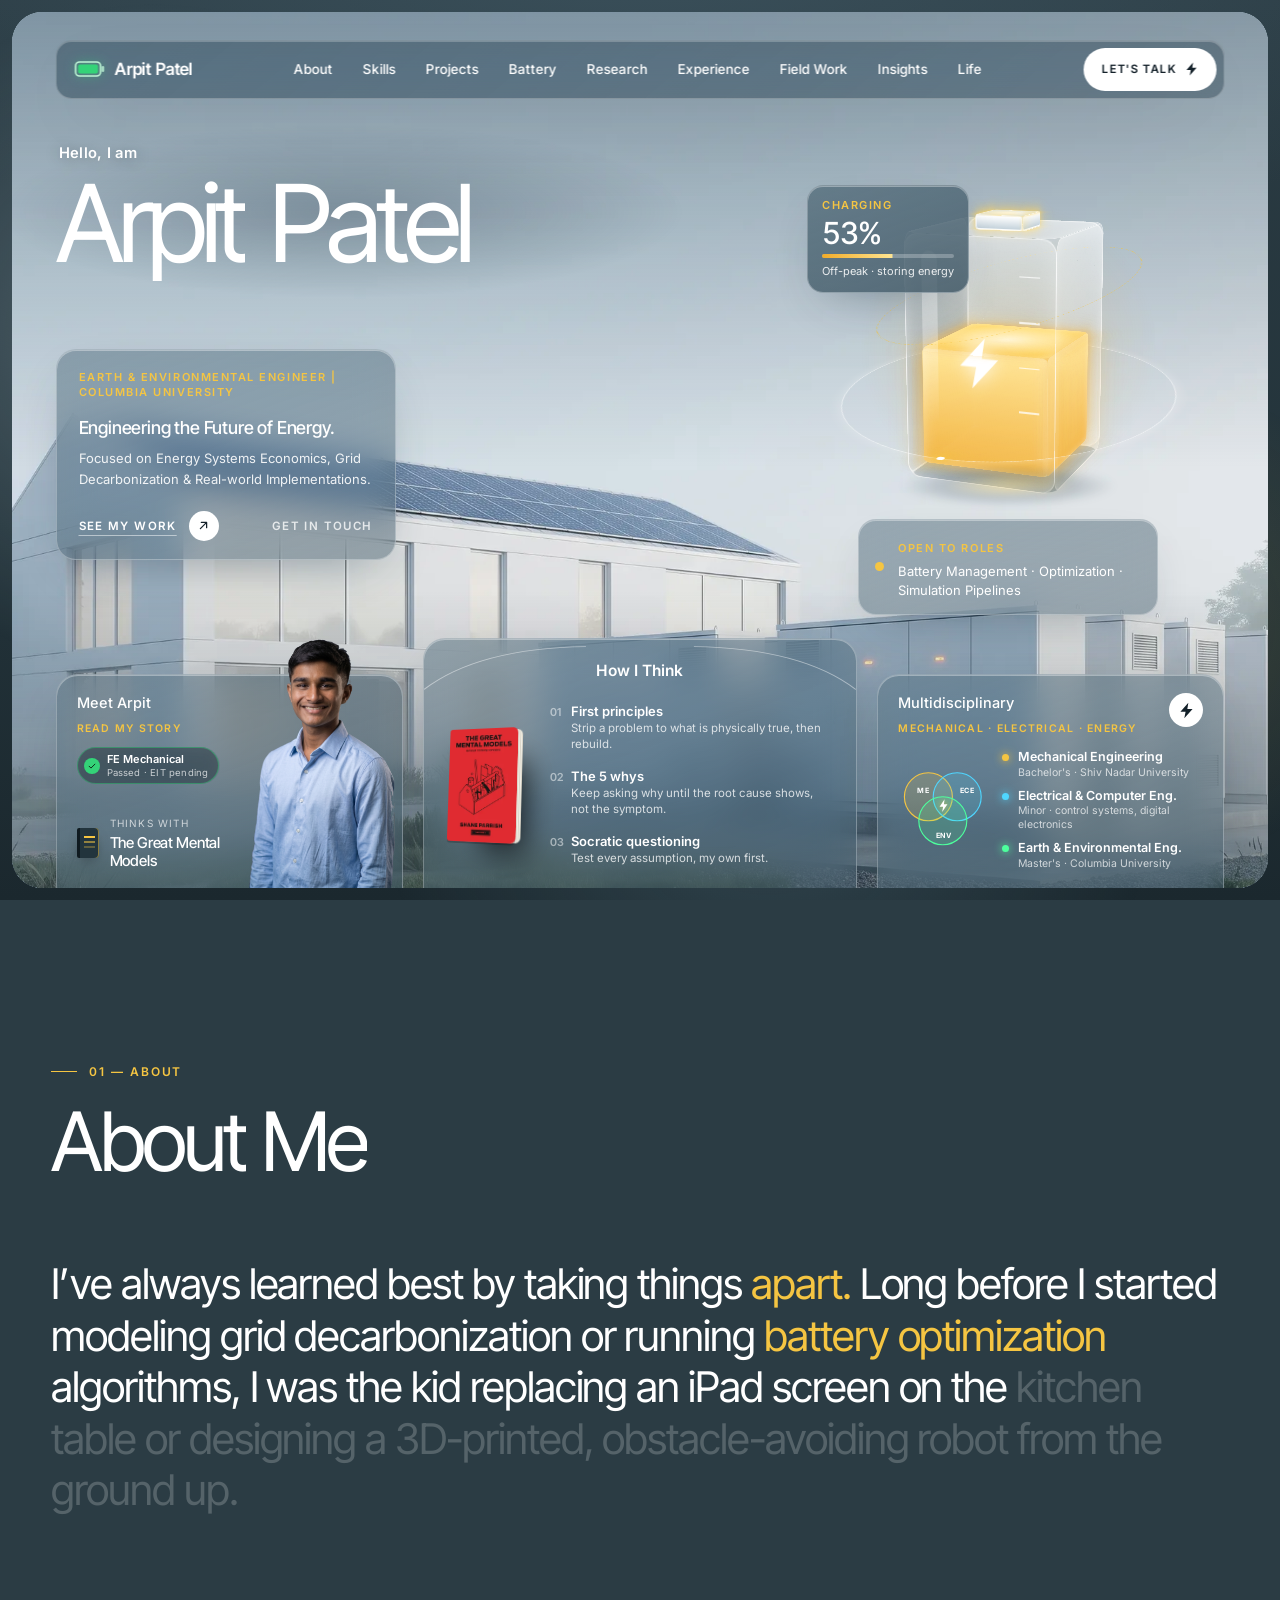
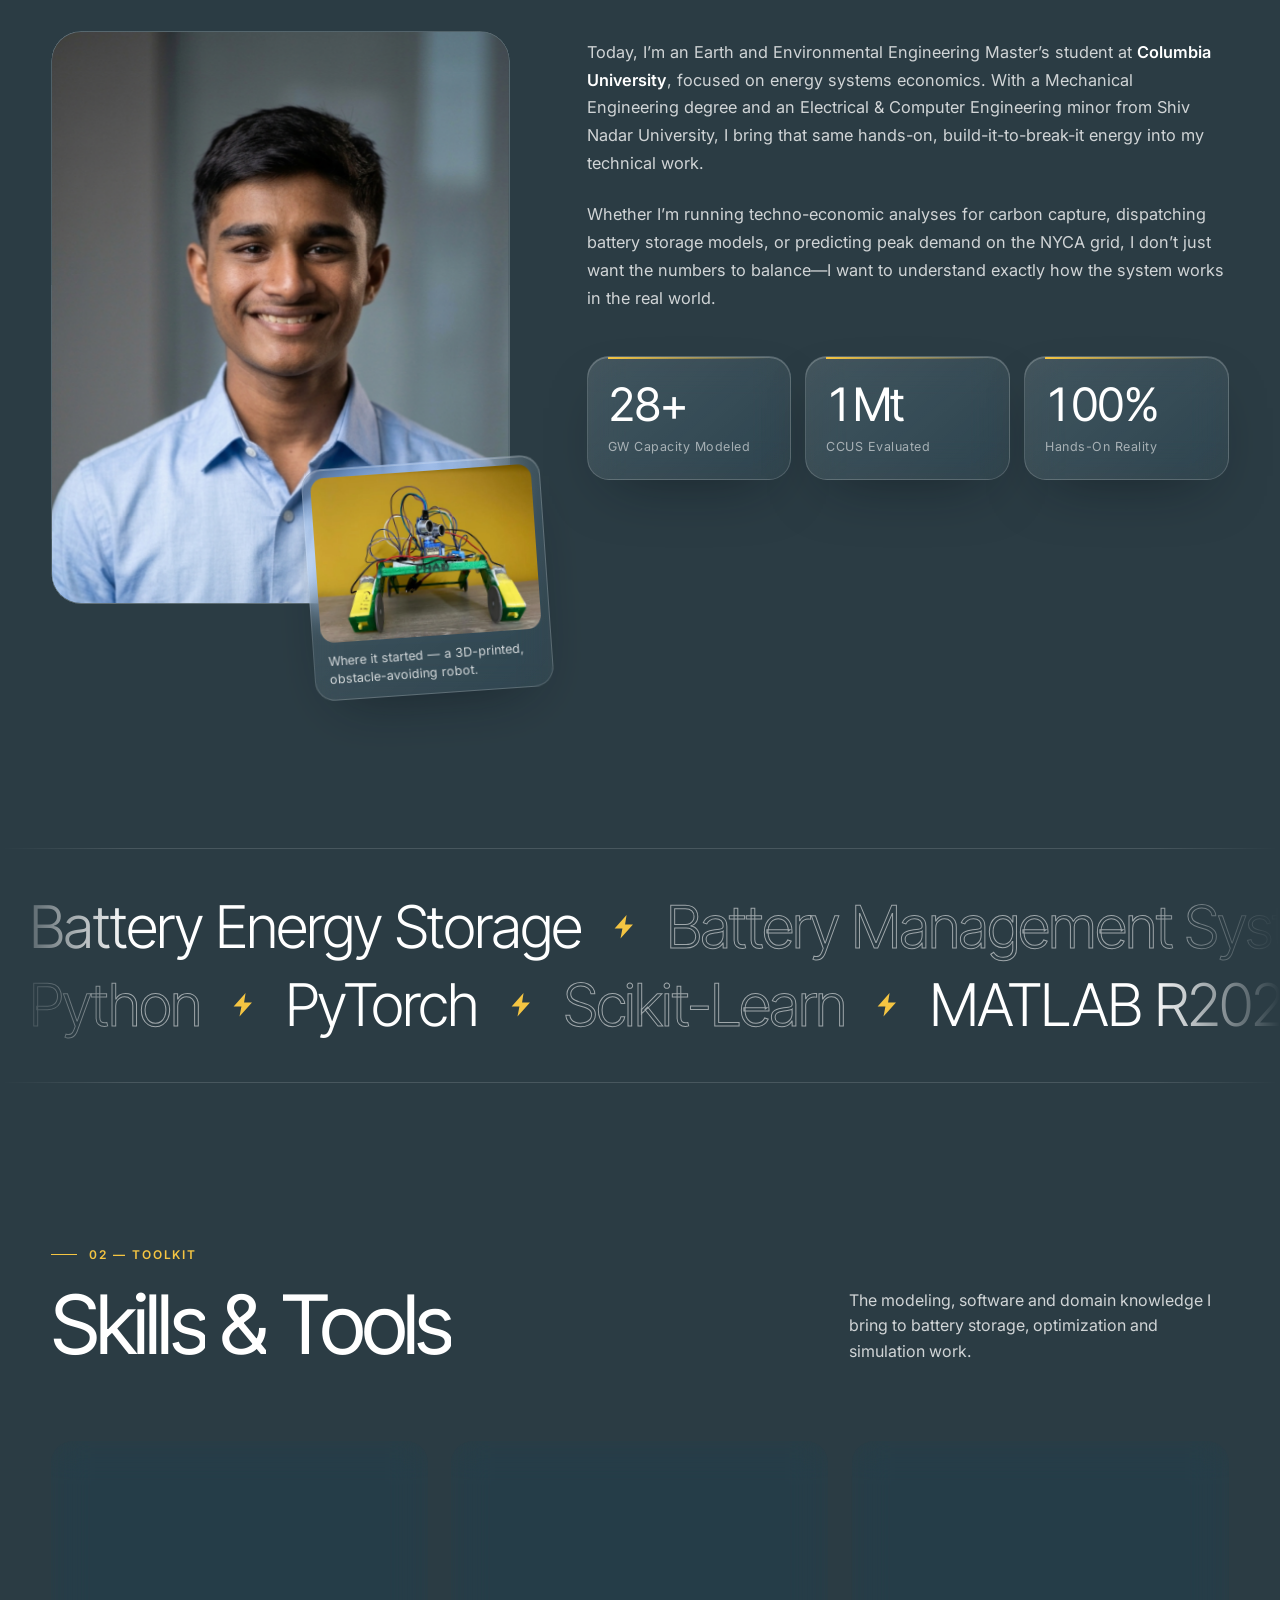
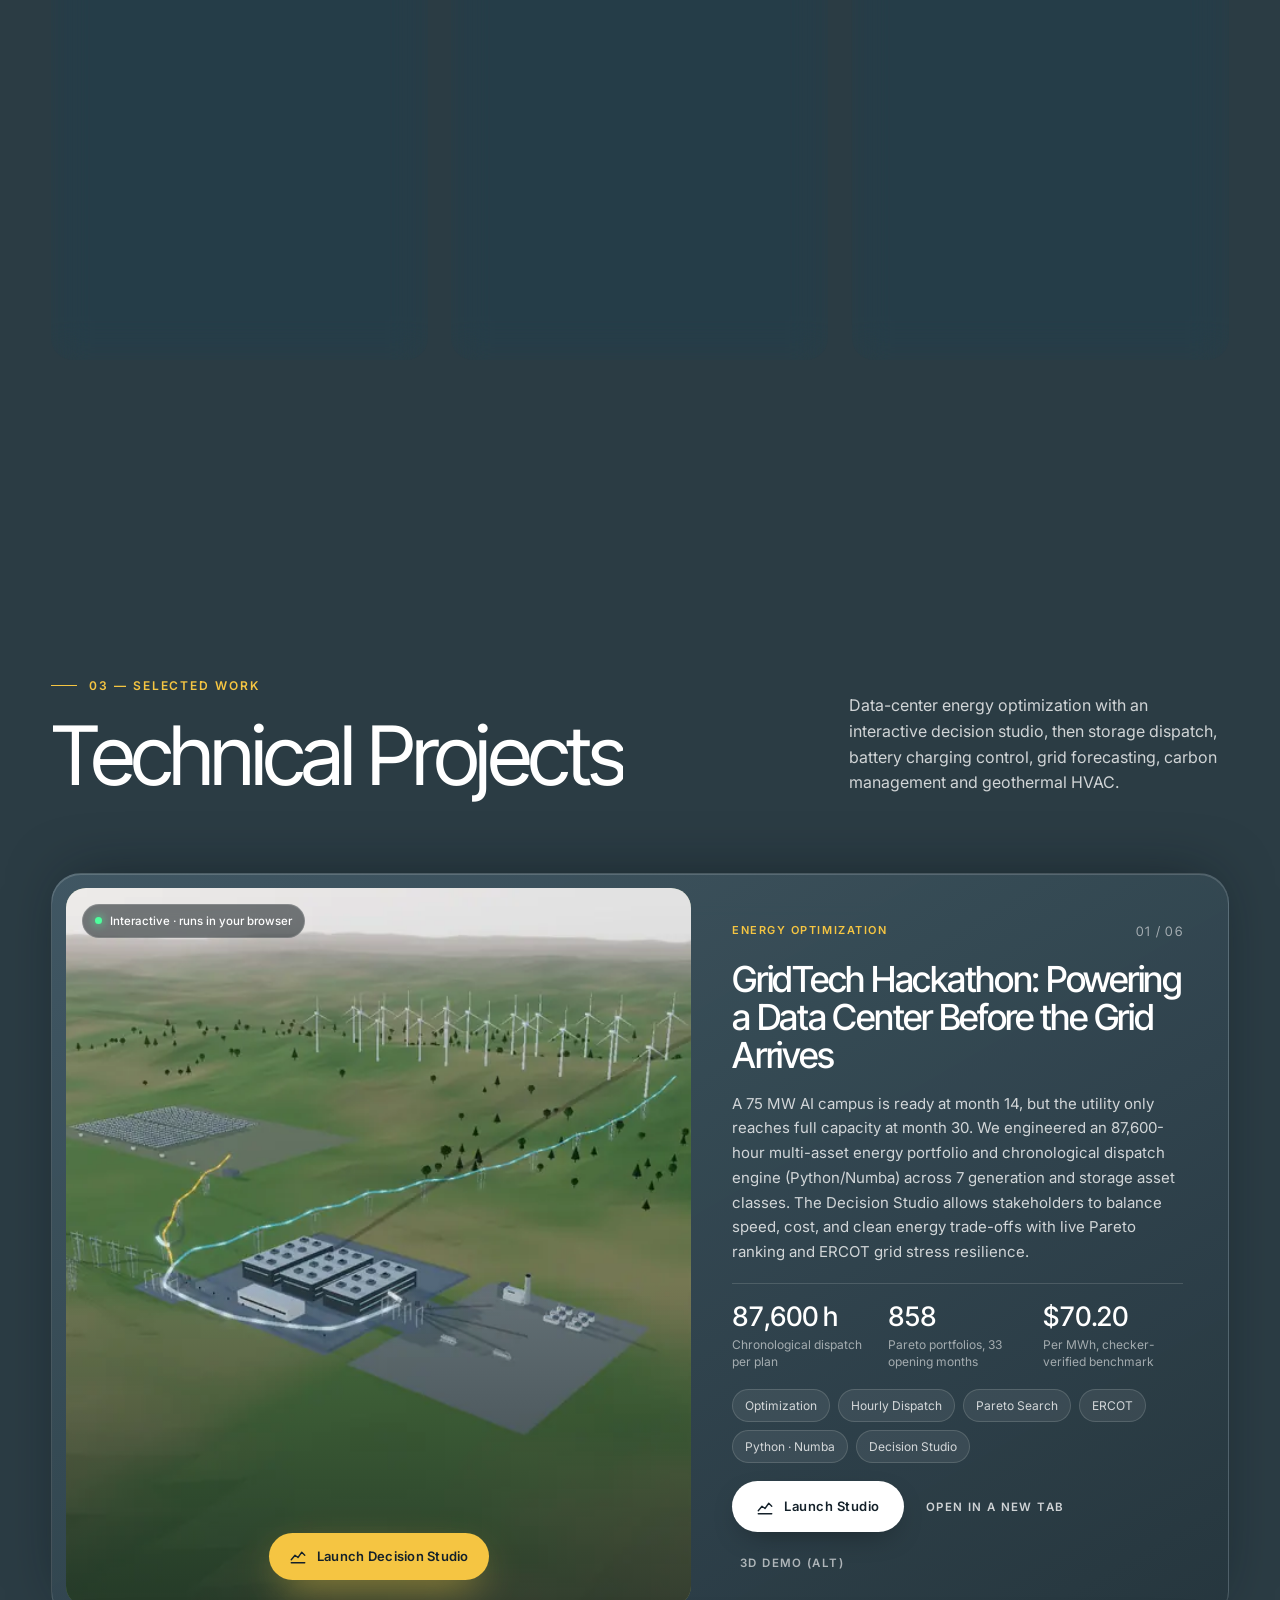
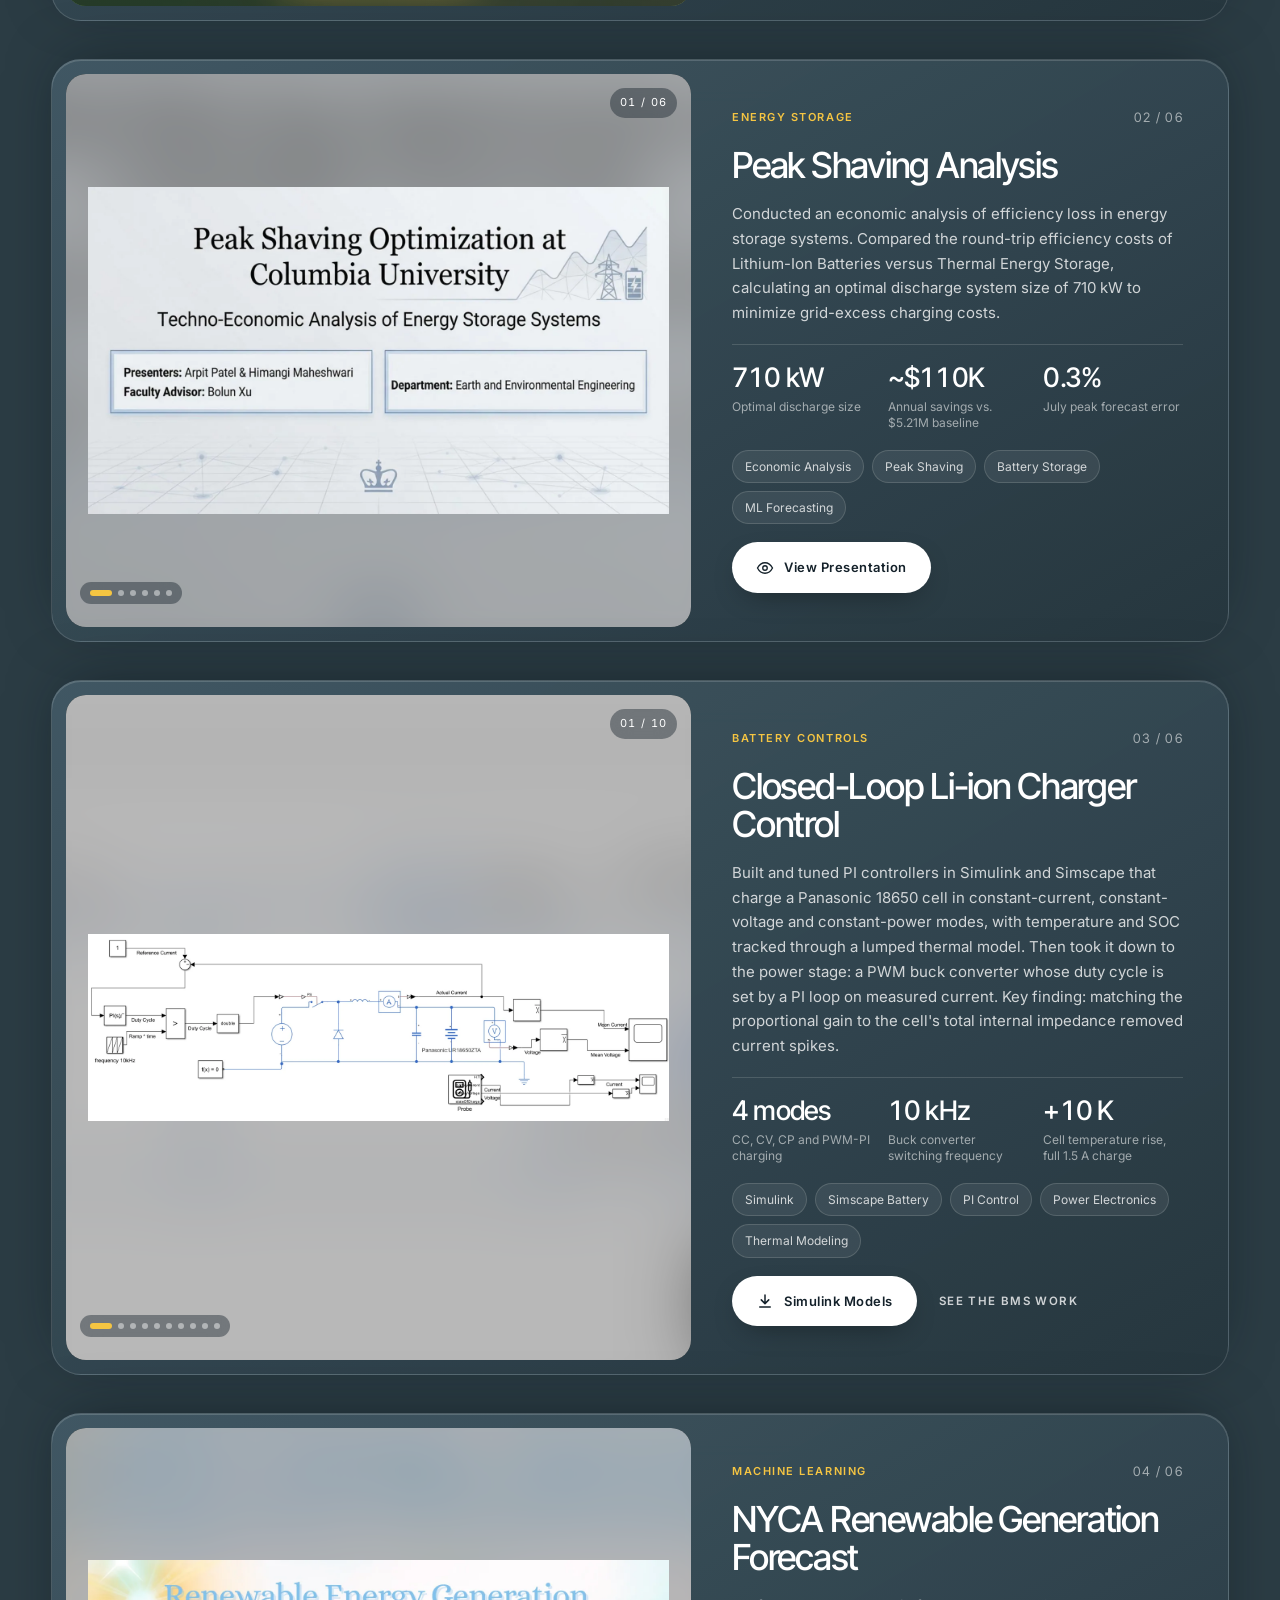
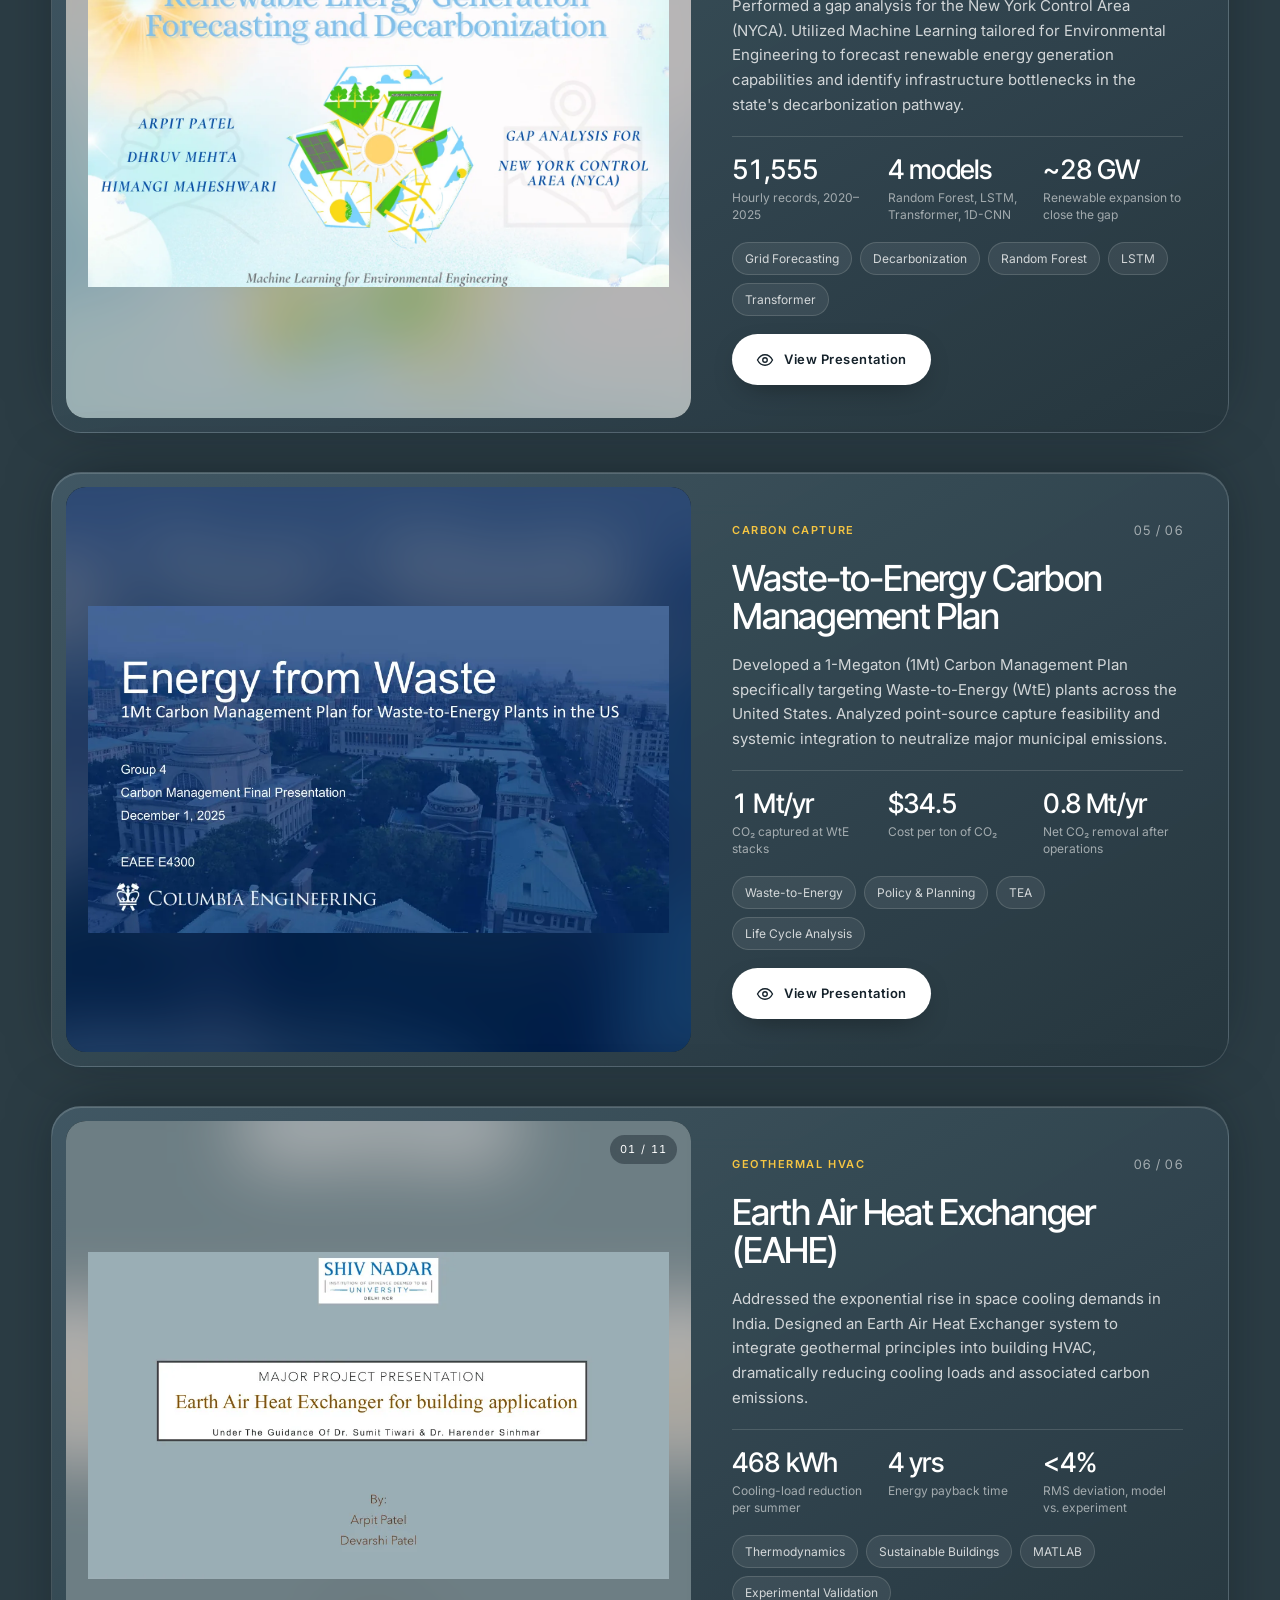
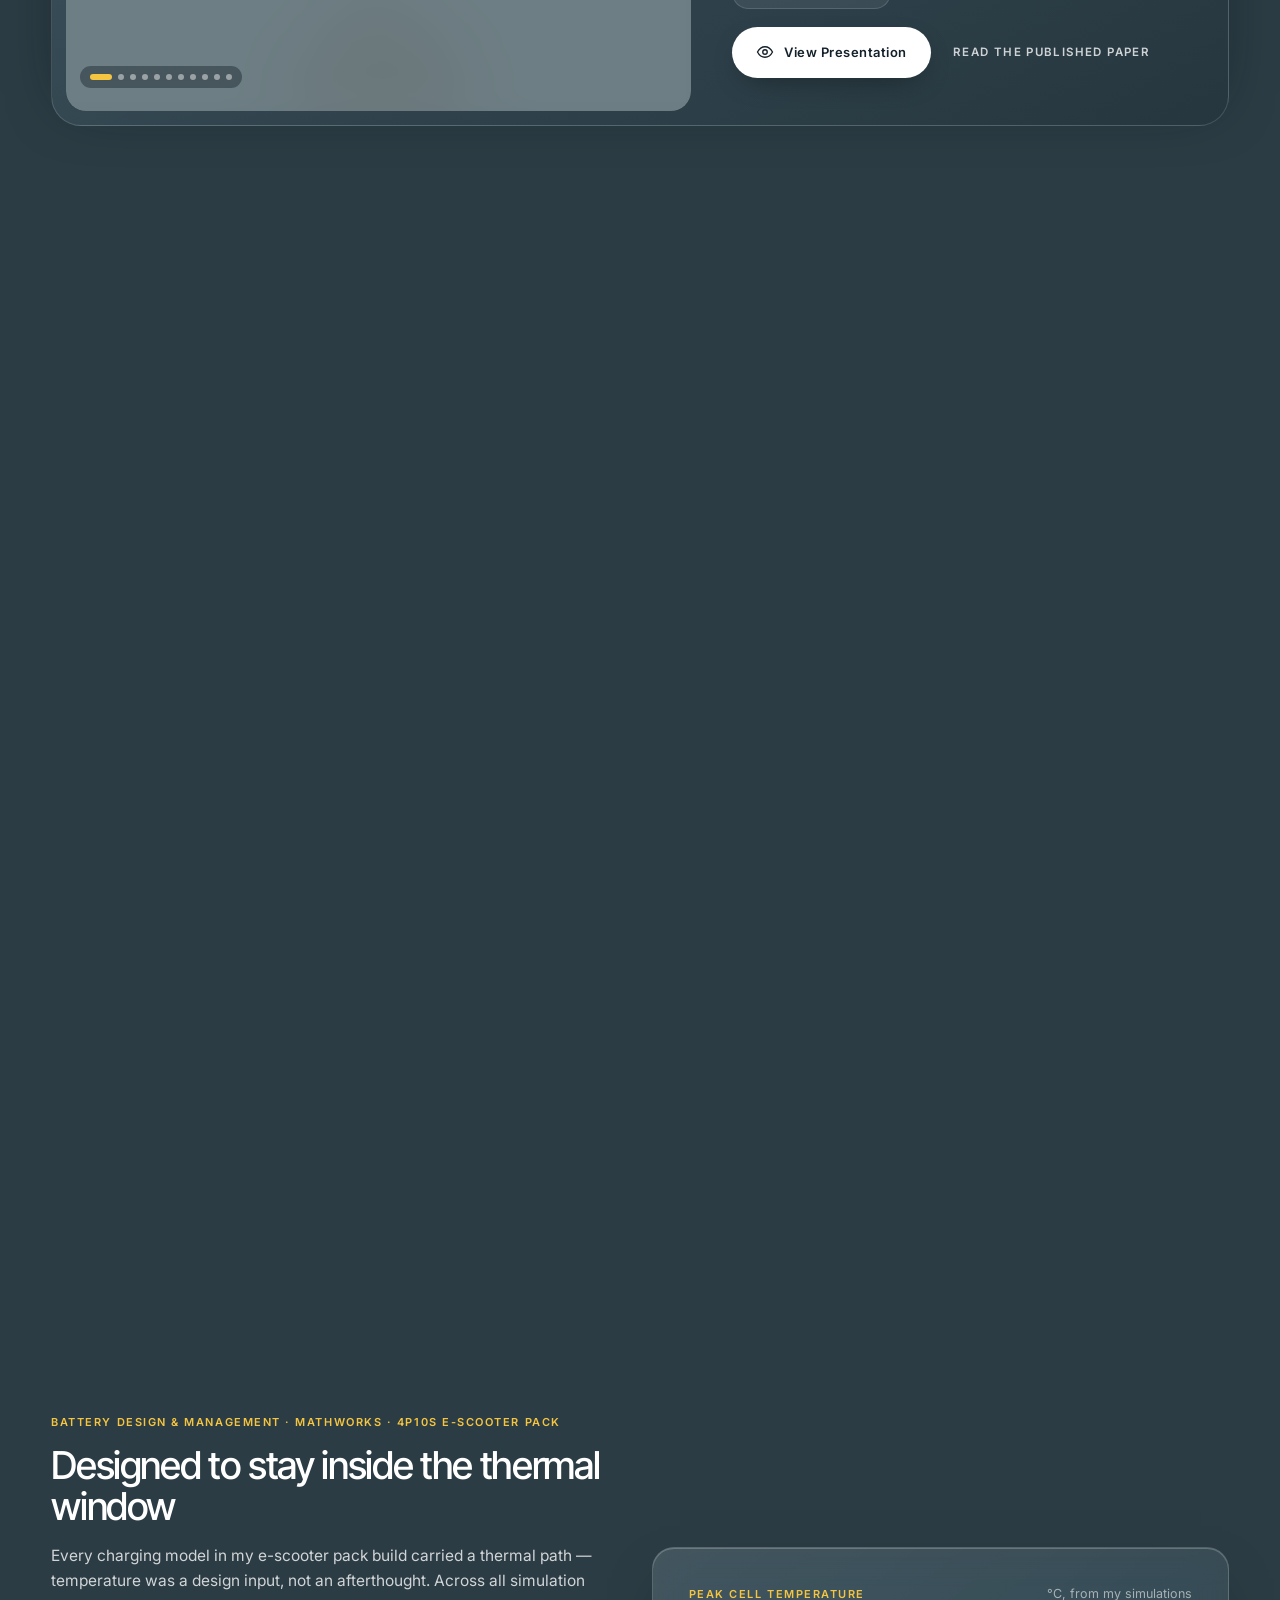
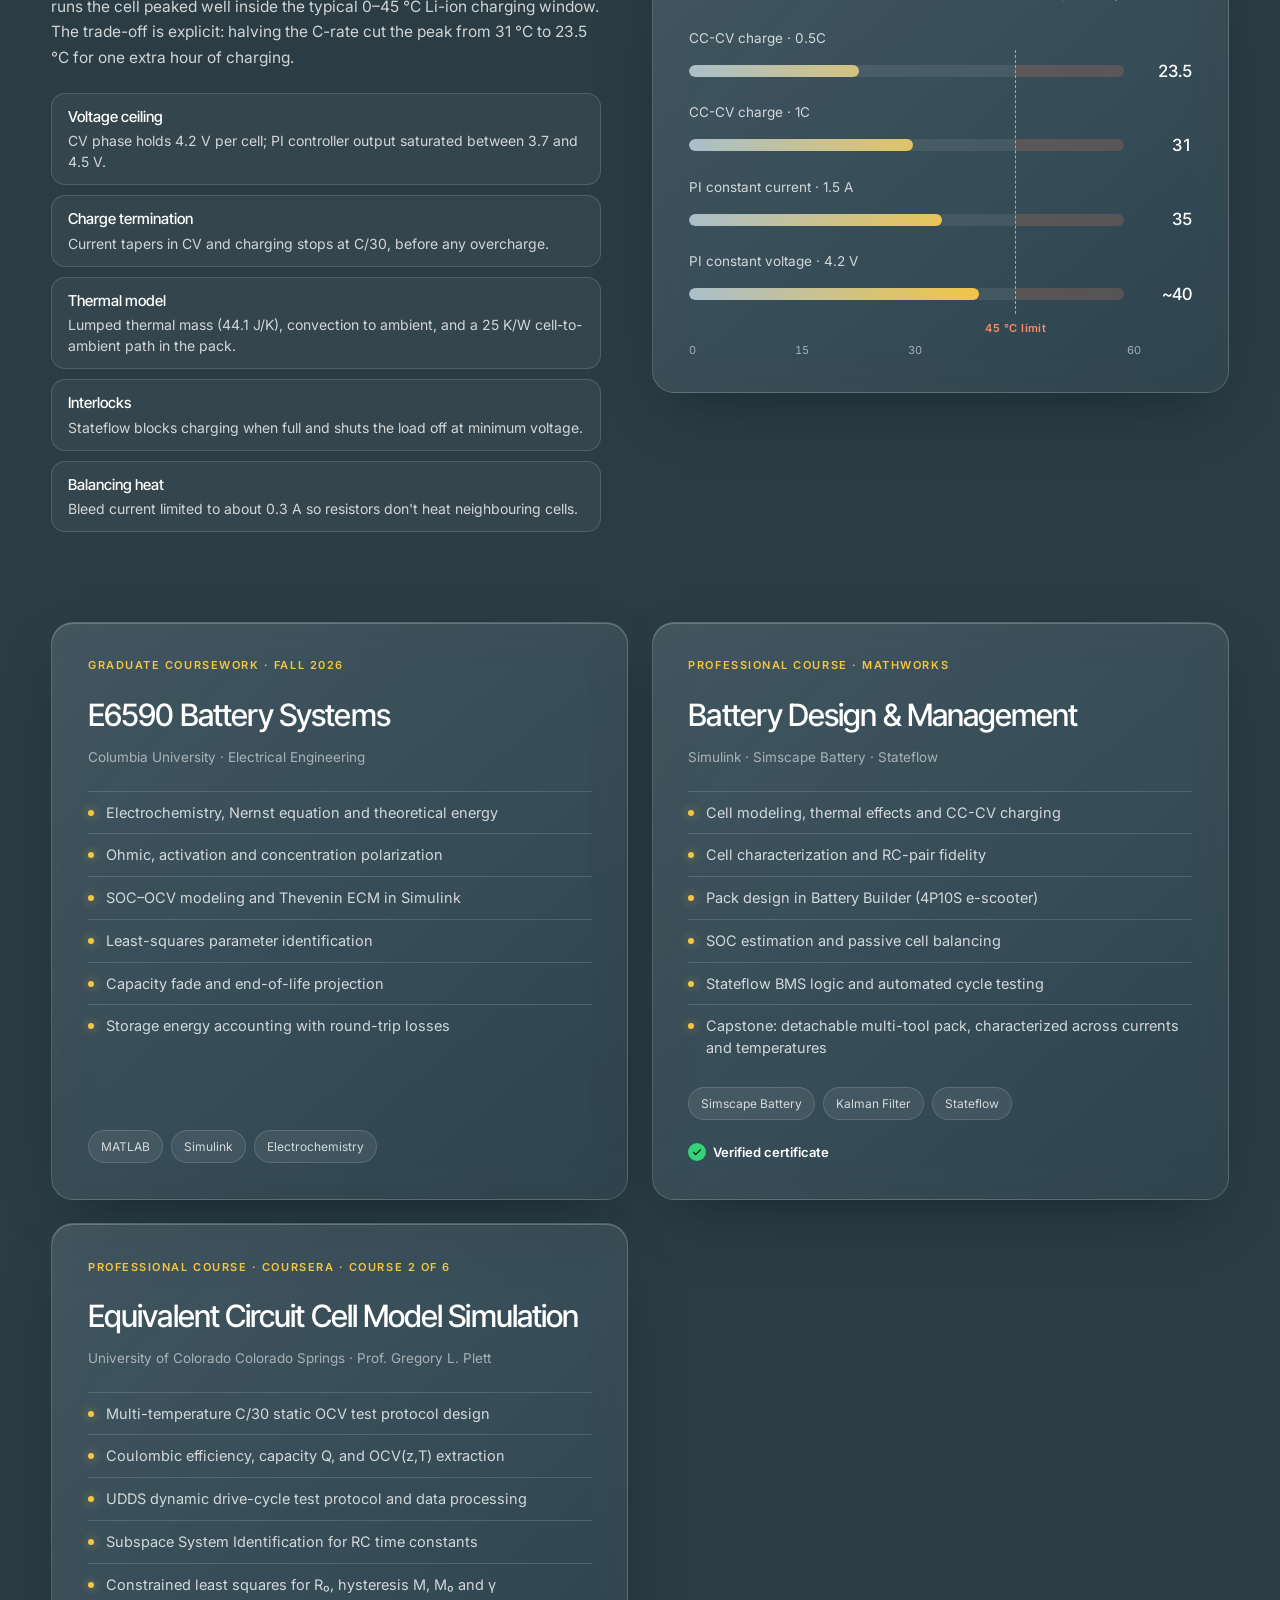
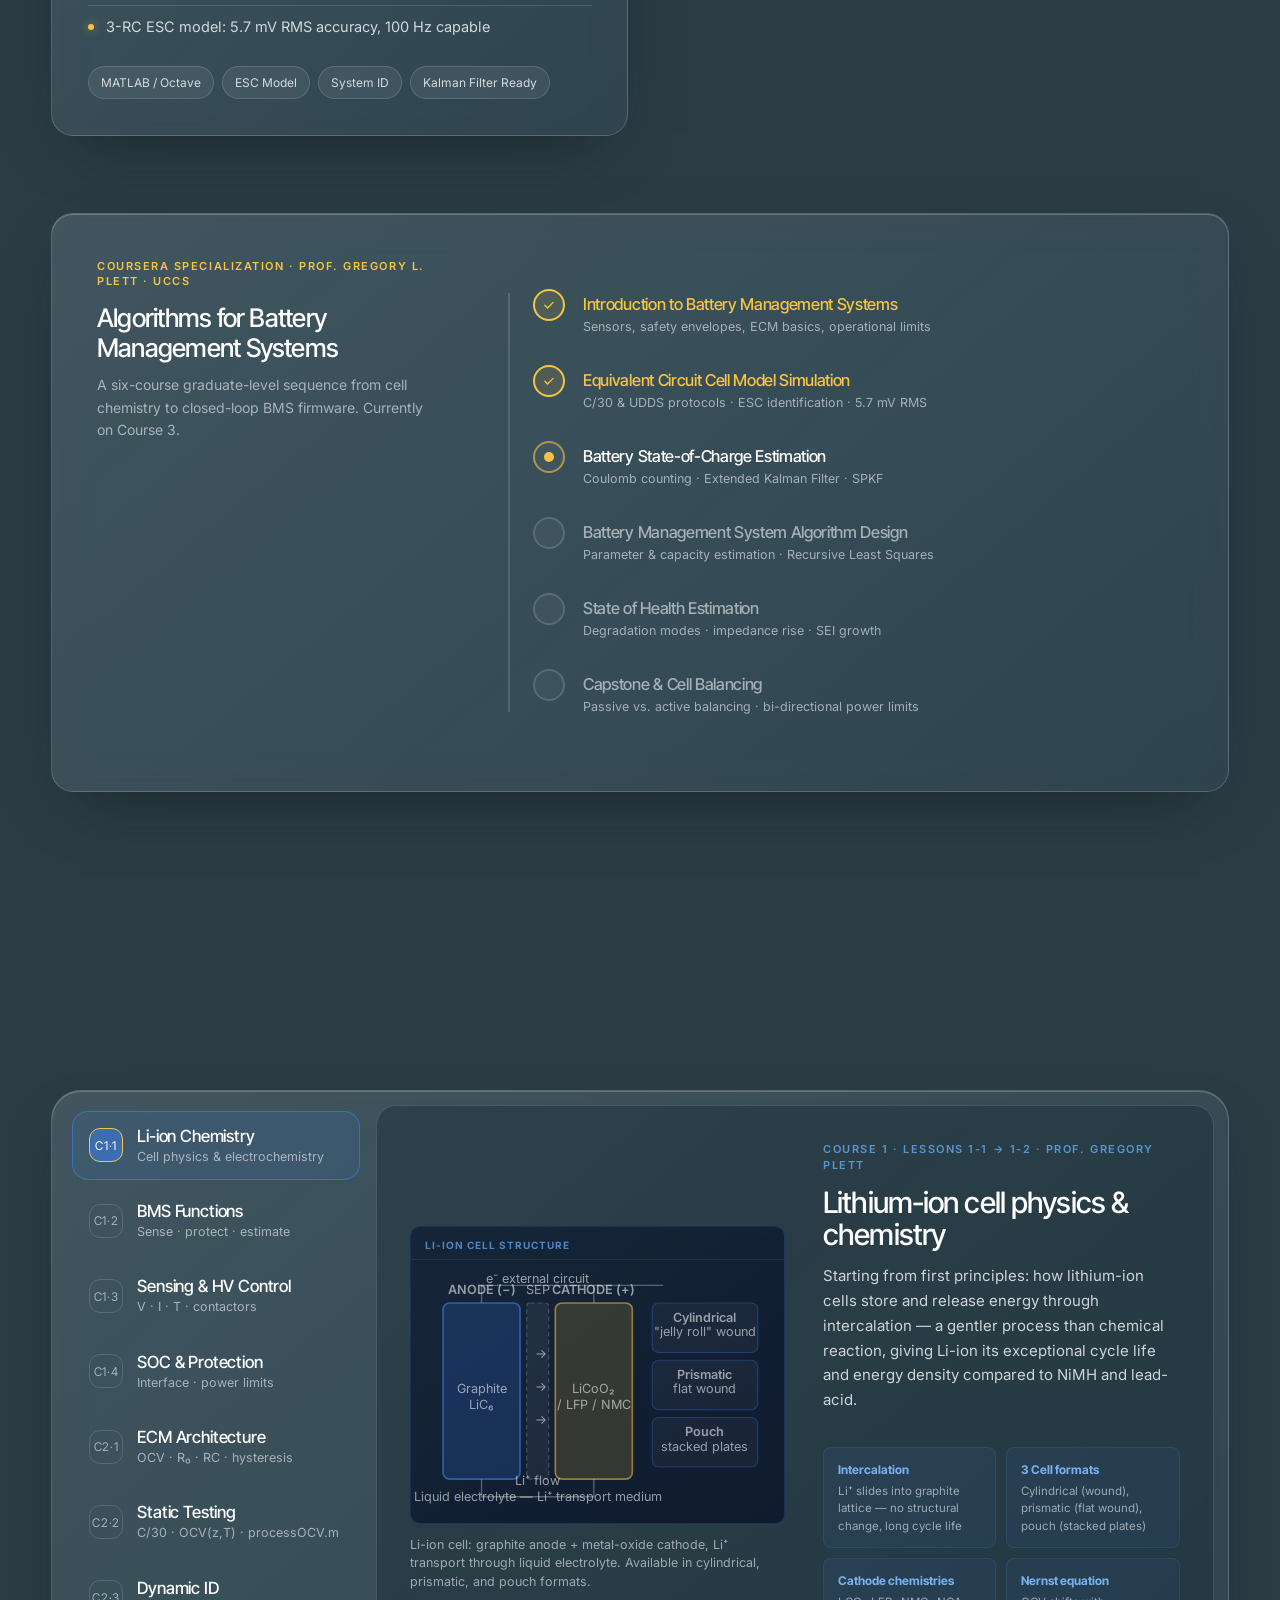
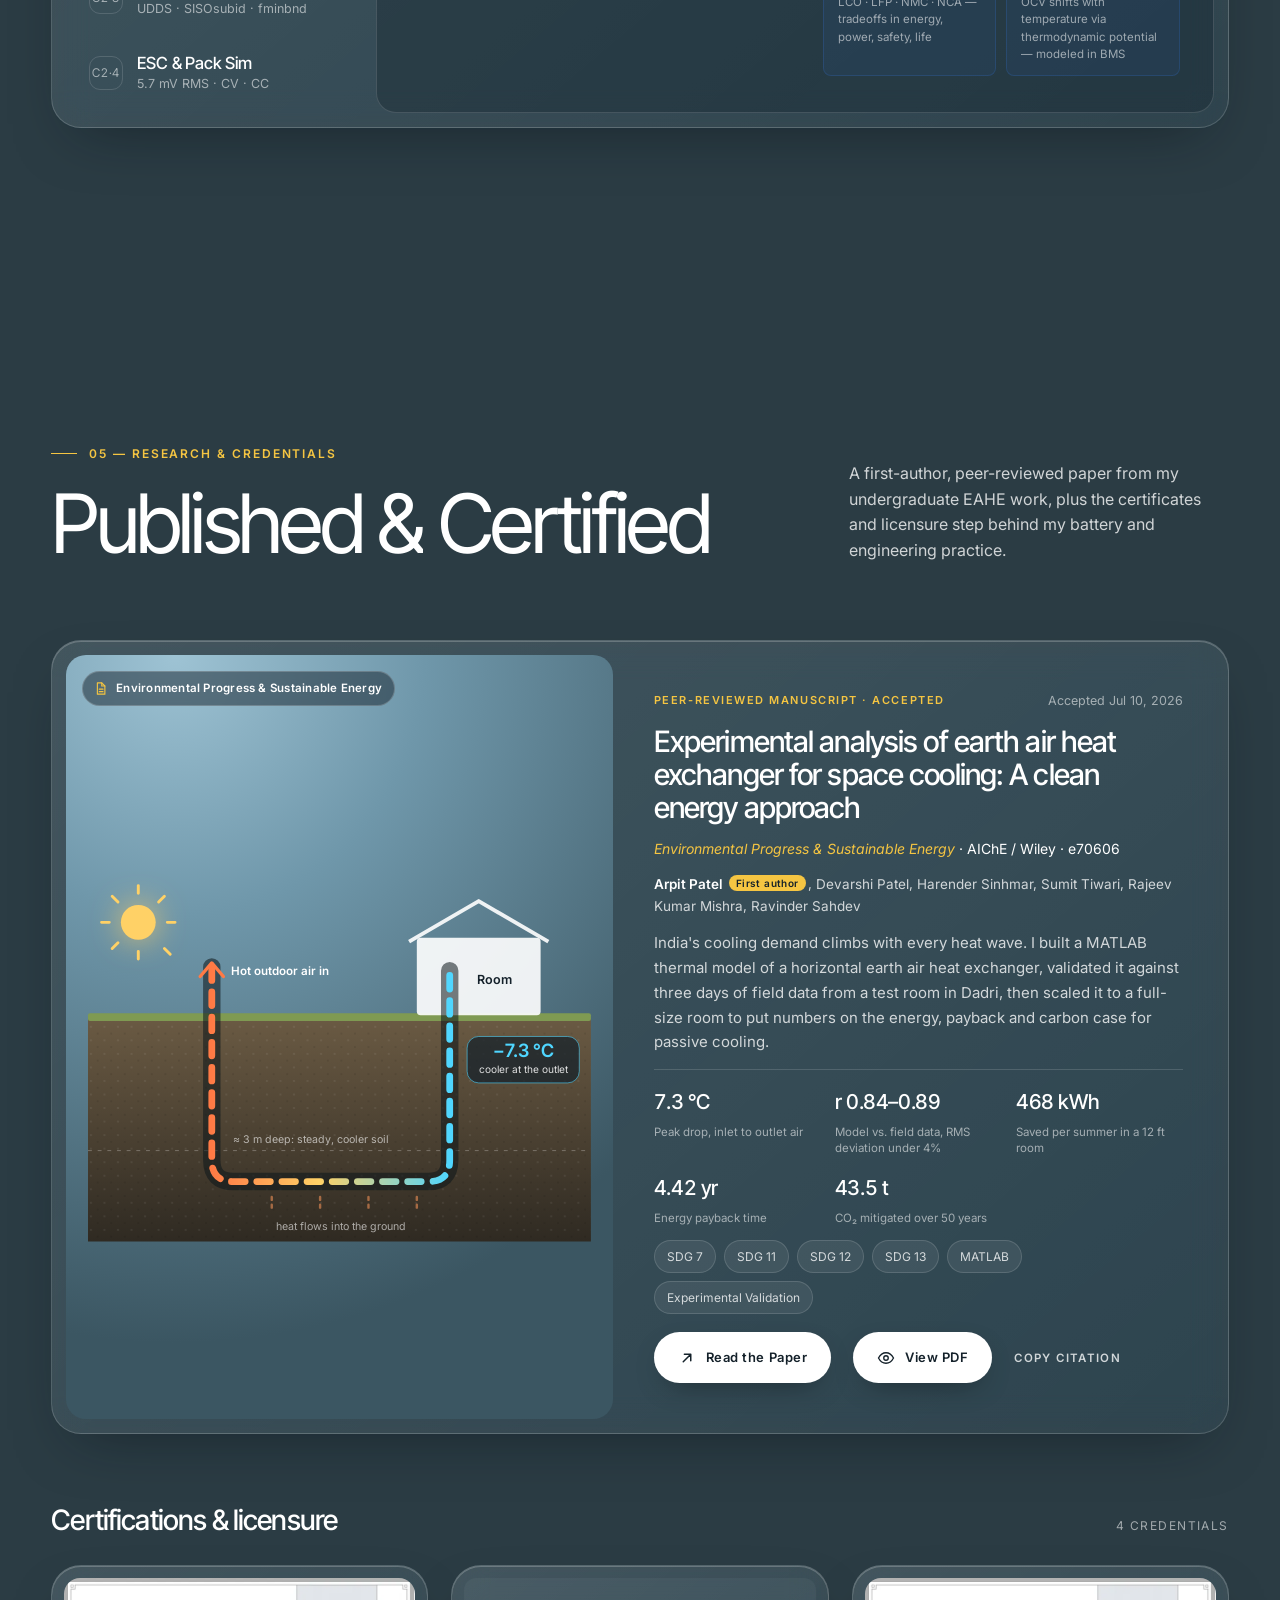
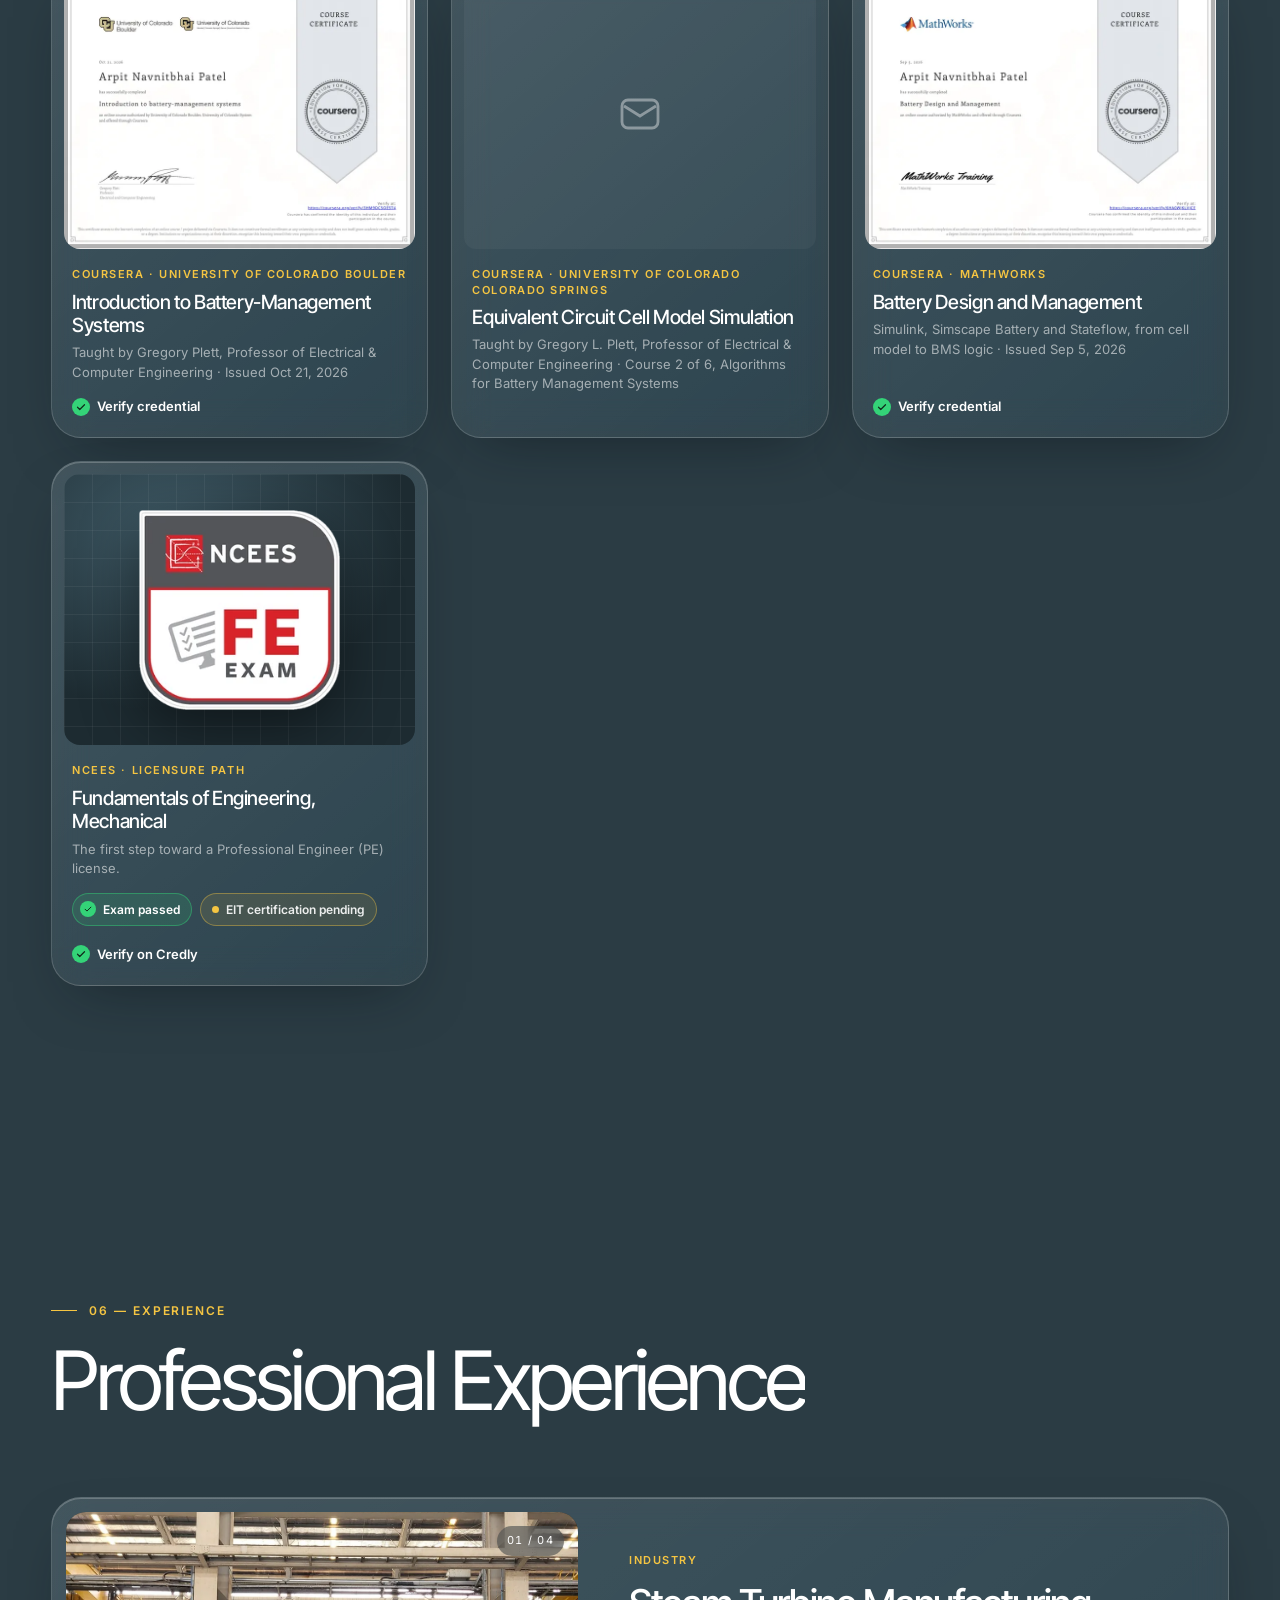
==== commit 6117ced8: "feat(battery): 8 rich visual tabs from actual PDF content — C1 (chemistry, BMS, sensing, SOC) + C2 (" ====
--- a/index.html
+++ b/index.html
@@ -14,7 +14,7 @@
     <link rel="preconnect" href="https://fonts.gstatic.com" crossorigin>
     <link href="https://fonts.googleapis.com/css2?family=Inter+Tight:wght@300;400;500;600&family=Inter:wght@400;500;600&display=swap" rel="stylesheet">
     <link rel="preload" as="image" href="images/ai/hero.webp" imagesrcset="images/ai/hero-sm.webp 1200w, images/ai/hero.webp 2400w" imagesizes="100vw">
-    <link rel="stylesheet" href="style.css?v=23">
+    <link rel="stylesheet" href="style.css?v=24">
     <link rel="stylesheet" href="gridtech/embed.css?v=5">
     <script>document.documentElement.classList.add('js');</script>
 </head>
@@ -984,322 +984,506 @@
                 </div>
 
 
-                <!-- ── ECM Pipeline: Plett Course 2 deep-dive ──────────────── -->
+                <!-- ── Plett BMS Specialization deep-dive ──────── -->
                 <div class="ecm-divider" data-reveal>
                     <div class="ecm-divider__line"></div>
-                    <span>Plett BMS Specialization · ECM Modeling Pipeline</span>
+                    <span>Plett BMS Specialization · 2 Courses · 50+ Lessons</span>
                     <div class="ecm-divider__line"></div>
                 </div>
 
-                <!-- Course pills -->
-                <div class="ecm-courses" data-reveal style="--d:.08s">
-                    <div class="ecm-course-pill ecm-course-pill--done">
-                        <span class="ecm-pill__num">Course 1</span>
-                        <span class="ecm-pill__name">Intro to Battery Management Systems</span>
-                        <span class="ecm-pill__check"><svg viewBox="0 0 16 16" aria-hidden="true"><path d="M3 8l3.5 3.5L13 5" fill="none" stroke="currentColor" stroke-width="2" stroke-linecap="round" stroke-linejoin="round"/></svg>Complete</span>
-                    </div>
-                    <div class="ecm-course-pill ecm-course-pill--done">
-                        <span class="ecm-pill__num">Course 2</span>
-                        <span class="ecm-pill__name">Equivalent Circuit Cell Model Simulation</span>
-                        <span class="ecm-pill__check"><svg viewBox="0 0 16 16" aria-hidden="true"><path d="M3 8l3.5 3.5L13 5" fill="none" stroke="currentColor" stroke-width="2" stroke-linecap="round" stroke-linejoin="round"/></svg>Complete</span>
-                    </div>
-                </div>
-
-                <!-- ECM stage explorer (uses same bx CSS as battery explorer above) -->
-                <div class="bx glass" data-reveal style="--d:.12s">
-                    <div class="bx__tabs" role="tablist" aria-label="ECM modeling pipeline — 6 stages">
-                        <button class="bx__tab is-active" type="button" role="tab" id="ecm-t1" aria-controls="ecm-p1" aria-selected="true"><span class="bx__n">01</span><span><b>ECM Architecture</b><small>OCV · R₀ · RC · hysteresis</small></span></button>
-                        <button class="bx__tab" type="button" role="tab" id="ecm-t2" aria-controls="ecm-p2" aria-selected="false" tabindex="-1"><span class="bx__n">02</span><span><b>Static Testing</b><small>C/30 · 6 temps · OCV(z,T)</small></span></button>
-                        <button class="bx__tab" type="button" role="tab" id="ecm-t3" aria-controls="ecm-p3" aria-selected="false" tabindex="-1"><span class="bx__n">03</span><span><b>processOCV.m</b><small>Capacity · efficiency · tables</small></span></button>
-                        <button class="bx__tab" type="button" role="tab" id="ecm-t4" aria-controls="ecm-p4" aria-selected="false" tabindex="-1"><span class="bx__n">04</span><span><b>Dynamic Testing</b><small>UDDS · V, I, T, Ah</small></span></button>
-                        <button class="bx__tab" type="button" role="tab" id="ecm-t5" aria-controls="ecm-p5" aria-selected="false" tabindex="-1"><span class="bx__n">05</span><span><b>processDynamic.m</b><small>SISOsubid · fminbnd · LS</small></span></button>
-                        <button class="bx__tab" type="button" role="tab" id="ecm-t6" aria-controls="ecm-p6" aria-selected="false" tabindex="-1"><span class="bx__n">06</span><span><b>ESC Validation</b><small>5.7 mV RMS · UDDS</small></span></button>
+                <!-- Course header cards -->
+                <div class="ecm-course-header" data-reveal style="--d:.06s">
+                    <div class="ecm-course-card ecm-course-card--c1">
+                        <div class="ecm-course-card__tag">Course 1</div>
+                        <h4>Intro to Battery Management Systems</h4>
+                        <p>BMS functions, Li-ion cell chemistry, sensing, protection, and performance management.</p>
+                        <span class="ecm-course-card__done"><svg viewBox="0 0 16 16"><path d="M3 8l3.5 3.5L13 5" fill="none" stroke="currentColor" stroke-width="2.2" stroke-linecap="round" stroke-linejoin="round"/></svg>Complete · 4 modules</span>
+                    </div>
+                    <div class="ecm-course-card ecm-course-card--c2">
+                        <div class="ecm-course-card__tag">Course 2</div>
+                        <h4>Equivalent Circuit Cell Model Simulation</h4>
+                        <p>ECM modeling, static + dynamic parameter identification, ESC state-space, pack simulation.</p>
+                        <span class="ecm-course-card__done"><svg viewBox="0 0 16 16"><path d="M3 8l3.5 3.5L13 5" fill="none" stroke="currentColor" stroke-width="2.2" stroke-linecap="round" stroke-linejoin="round"/></svg>Complete · 4 modules</span>
+                    </div>
+                </div>
+
+                <!-- 8-tab explorer -->
+                <div class="bx glass ecm-explorer" data-reveal style="--d:.12s">
+                    <div class="bx__tabs" role="tablist" aria-label="BMS Specialization modules">
+                        <!-- Course 1 tabs -->
+                        <button class="bx__tab bx__tab--c1 is-active" type="button" role="tab" id="ecm-t1" aria-controls="ecm-p1" aria-selected="true"><span class="bx__n">C1·1</span><span><b>Li-ion Chemistry</b><small>Cell physics &amp; electrochemistry</small></span></button>
+                        <button class="bx__tab bx__tab--c1" type="button" role="tab" id="ecm-t2" aria-controls="ecm-p2" aria-selected="false" tabindex="-1"><span class="bx__n">C1·2</span><span><b>BMS Functions</b><small>Sense · protect · estimate</small></span></button>
+                        <button class="bx__tab bx__tab--c1" type="button" role="tab" id="ecm-t3" aria-controls="ecm-p3" aria-selected="false" tabindex="-1"><span class="bx__n">C1·3</span><span><b>Sensing &amp; HV Control</b><small>V · I · T · contactors</small></span></button>
+                        <button class="bx__tab bx__tab--c1" type="button" role="tab" id="ecm-t4" aria-controls="ecm-p4" aria-selected="false" tabindex="-1"><span class="bx__n">C1·4</span><span><b>SOC &amp; Protection</b><small>Interface · power limits</small></span></button>
+                        <!-- Course 2 tabs -->
+                        <button class="bx__tab bx__tab--c2" type="button" role="tab" id="ecm-t5" aria-controls="ecm-p5" aria-selected="false" tabindex="-1"><span class="bx__n">C2·1</span><span><b>ECM Architecture</b><small>OCV · R₀ · RC · hysteresis</small></span></button>
+                        <button class="bx__tab bx__tab--c2" type="button" role="tab" id="ecm-t6" aria-controls="ecm-p6" aria-selected="false" tabindex="-1"><span class="bx__n">C2·2</span><span><b>Static Testing</b><small>C/30 · OCV(z,T) · processOCV.m</small></span></button>
+                        <button class="bx__tab bx__tab--c2" type="button" role="tab" id="ecm-t7" aria-controls="ecm-p7" aria-selected="false" tabindex="-1"><span class="bx__n">C2·3</span><span><b>Dynamic ID</b><small>UDDS · SISOsubid · fminbnd</small></span></button>
+                        <button class="bx__tab bx__tab--c2" type="button" role="tab" id="ecm-t8" aria-controls="ecm-p8" aria-selected="false" tabindex="-1"><span class="bx__n">C2·4</span><span><b>ESC &amp; Pack Sim</b><small>5.7 mV RMS · CV · CC</small></span></button>
                     </div>
 
                     <div class="bx__stage">
 
-<!-- ECM 01: Circuit schematic -->
+<!-- ── C1·1: Li-ion Chemistry ───────────────────────────────────────────── -->
                         <div class="bx__panel is-active" role="tabpanel" id="ecm-p1" aria-labelledby="ecm-t1">
-                            <figure class="bx__fig">
-                                <svg viewBox="0 0 420 250" role="img" aria-label="ESC equivalent circuit: OCV source, R0 series resistance, two RC pairs, hysteresis state h">
-                                    <g class="fx-wire">
-                                        <path d="M38 80V58H80M148 58H178M246 58H278M338 58H390V82"/>
-                                        <path d="M38 170V192H390V168"/>
-                                        <path d="M38 80V170"/>
-                                    </g>
-                                    <!-- OCV source -->
-                                    <circle class="fx-src" cx="38" cy="125" r="28"/>
-                                    <text class="fx-sym" x="38" y="120" text-anchor="middle">+</text>
-                                    <text class="fx-sym" x="38" y="138" text-anchor="middle">−</text>
-                                    <text class="fx-stname" x="38" y="210" text-anchor="middle">OCV(z,T)</text>
-                                    <!-- R0 zigzag -->
-                                    <path class="fx-wire" d="M80 58l5-9 10 18 10-18 10 18 10-18 10 18 3-9"/>
-                                    <text class="fx-stname" x="114" y="43" text-anchor="middle">R₀</text>
-                                    <!-- RC1 box -->
-                                    <rect class="fx-dash" x="178" y="36" width="68" height="46" rx="8"/>
-                                    <text class="fx-stname" x="212" y="30" text-anchor="middle">RC₁</text>
-                                    <path class="fx-wire" d="M186 51l3-7 6 14 6-14 6 14 6-14 3 7"/>
-                                    <path class="fx-wire" d="M228 44V62M236 44V62"/>
-                                    <path class="fx-wire" d="M186 44V36H246M246 58V74M246 44V36"/>
-                                    <path class="fx-wire" d="M186 58V74"/>
-                                    <!-- RC2 box -->
-                                    <rect class="fx-dash" x="278" y="36" width="60" height="46" rx="8"/>
-                                    <text class="fx-stname" x="308" y="30" text-anchor="middle">RC₂</text>
-                                    <path class="fx-wire" d="M286 51l2-7 5 14 5-14 5 14 5-14 2 7"/>
-                                    <path class="fx-wire" d="M320 44V62M328 44V62"/>
-                                    <path class="fx-wire" d="M286 44V36H338M338 58V74M338 44V36"/>
-                                    <path class="fx-wire" d="M286 58V74"/>
-                                    <!-- Hysteresis block -->
-                                    <rect class="fx-dash" x="348" y="94" width="54" height="40" rx="8"/>
-                                    <text class="fx-stname" x="375" y="88" text-anchor="middle">h(t)</text>
-                                    <text class="fx-stname" x="375" y="111" text-anchor="middle" font-size="10">hysteresis</text>
-                                    <path class="fx-wire" d="M375 134V168"/>
-                                    <!-- Terminal -->
-                                    <text class="fx-sym" x="406" y="92" text-anchor="middle">+</text>
-                                    <text class="fx-sym" x="406" y="162" text-anchor="middle">−</text>
-                                    <text class="fx-stname" x="390" y="210" text-anchor="middle">V_terminal</text>
-                                    <!-- Axis label -->
-                                    <text class="fx-axis" x="210" y="240" text-anchor="middle">OCV + R₀ + 2 RC pairs + hysteresis h(t) → ESC model</text>
-                                </svg>
-                                <figcaption>Plett ESC equivalent circuit. OCV source tracks SOC; R₀ gives ohmic drop; RC pairs model slow/fast diffusion; h captures charge-direction memory.</figcaption>
+                            <figure class="bx__fig ecm-info-fig">
+                                <div class="ecm-visual ecm-visual--c1">
+                                    <div class="ecm-visual__title">Li-ion Cell Structure</div>
+                                    <svg viewBox="0 0 320 220" aria-label="Lithium-ion cell cross section showing anode, separator, cathode, and electrolyte with Li+ ion flow">
+                                        <!-- Anode block -->
+                                        <rect x="20" y="30" width="70" height="160" rx="6" fill="rgba(59,130,246,0.18)" stroke="rgba(59,130,246,0.6)" stroke-width="1.5"/>
+                                        <text x="55" y="22" text-anchor="middle" font-size="10" fill="rgba(59,130,246,0.9)" font-weight="600">ANODE (−)</text>
+                                        <text x="55" y="112" text-anchor="middle" font-size="9" fill="rgba(200,220,255,0.7)">Graphite</text>
+                                        <text x="55" y="126" text-anchor="middle" font-size="9" fill="rgba(200,220,255,0.7)">LiC₆</text>
+                                        <!-- Separator -->
+                                        <rect x="96" y="30" width="20" height="160" rx="3" fill="rgba(255,255,255,0.06)" stroke="rgba(255,255,255,0.2)" stroke-width="1" stroke-dasharray="4 3"/>
+                                        <text x="106" y="22" text-anchor="middle" font-size="9" fill="rgba(255,255,255,0.4)">SEP</text>
+                                        <!-- Cathode block -->
+                                        <rect x="122" y="30" width="70" height="160" rx="6" fill="rgba(245,197,66,0.15)" stroke="rgba(245,197,66,0.55)" stroke-width="1.5"/>
+                                        <text x="157" y="22" text-anchor="middle" font-size="10" fill="rgba(245,197,66,0.9)" font-weight="600">CATHODE (+)</text>
+                                        <text x="157" y="112" text-anchor="middle" font-size="9" fill="rgba(255,235,150,0.7)">LiCoO₂</text>
+                                        <text x="157" y="126" text-anchor="middle" font-size="9" fill="rgba(255,235,150,0.7)">/ LFP / NMC</text>
+                                        <!-- Li+ arrows during discharge -->
+                                        <g fill="rgba(100,220,180,0.9)" font-size="11">
+                                            <text x="104" y="80">→</text>
+                                            <text x="104" y="110">→</text>
+                                            <text x="104" y="140">→</text>
+                                        </g>
+                                        <text x="106" y="195" text-anchor="middle" font-size="8" fill="rgba(100,220,180,0.7)">Li⁺ flow</text>
+                                        <!-- External circuit -->
+                                        <path d="M55 30V14H220V14" stroke="rgba(255,255,255,0.3)" stroke-width="1.2" fill="none"/>
+                                        <path d="M157 30V14" stroke="rgba(255,255,255,0.3)" stroke-width="1.2" fill="none"/>
+                                        <path d="M55 190V206H157V190" stroke="rgba(255,255,255,0.3)" stroke-width="1.2" fill="none"/>
+                                        <text x="106" y="12" text-anchor="middle" font-size="9" fill="rgba(255,255,255,0.4)">e⁻ external circuit</text>
+                                        <!-- Cell formats column -->
+                                        <rect x="210" y="30" width="96" height="45" rx="6" fill="rgba(255,255,255,0.04)" stroke="rgba(59,130,246,0.3)" stroke-width="1"/>
+                                        <text x="258" y="47" text-anchor="middle" font-size="9" fill="rgba(200,220,255,0.8)" font-weight="600">Cylindrical</text>
+                                        <text x="258" y="60" text-anchor="middle" font-size="8" fill="rgba(200,220,255,0.5)">"jelly roll" wound</text>
+                                        <rect x="210" y="82" width="96" height="45" rx="6" fill="rgba(255,255,255,0.04)" stroke="rgba(59,130,246,0.3)" stroke-width="1"/>
+                                        <text x="258" y="99" text-anchor="middle" font-size="9" fill="rgba(200,220,255,0.8)" font-weight="600">Prismatic</text>
+                                        <text x="258" y="112" text-anchor="middle" font-size="8" fill="rgba(200,220,255,0.5)">flat wound</text>
+                                        <rect x="210" y="134" width="96" height="45" rx="6" fill="rgba(255,255,255,0.04)" stroke="rgba(59,130,246,0.3)" stroke-width="1"/>
+                                        <text x="258" y="151" text-anchor="middle" font-size="9" fill="rgba(200,220,255,0.8)" font-weight="600">Pouch</text>
+                                        <text x="258" y="164" text-anchor="middle" font-size="8" fill="rgba(200,220,255,0.5)">stacked plates</text>
+                                        <!-- Electrolyte label -->
+                                        <text x="106" y="210" text-anchor="middle" font-size="8" fill="rgba(255,255,255,0.3)">Liquid electrolyte — Li⁺ transport medium</text>
+                                    </svg>
+                                </div>
+                                <figcaption>Li-ion cell: graphite anode + metal-oxide cathode, Li⁺ transport through liquid electrolyte. Available in cylindrical, prismatic, and pouch formats.</figcaption>
                             </figure>
                             <div class="bx__copy">
-                                <span class="label">Course 2 · Lessons 2-1-1 → 2-1-9</span>
-                                <h3>Defining the equivalent circuit</h3>
-                                <p>The ESC model maps every physical phenomenon in a lithium cell to an ideal circuit element. The OCV source tracks thermodynamic potential as a function of SOC and temperature. R₀ is the instantaneous ohmic resistance — it produces the step jump visible in a current-pulse test. RC pairs capture solid-state diffusion at two timescales. The hysteresis state h is a first-order system driven by signed current direction, encoding the cell's charge-history memory.</p>
-                                <ul class="bx__facts">
-                                    <li><b>OCV(z,T)</b><span>Thermodynamic potential — foundation for every downstream parameter</span></li>
-                                    <li><b>R₀</b><span>Ohmic resistance — causes the instantaneous voltage step on a current pulse</span></li>
-                                    <li><b>2 RC branches</b><span>Fast diffusion (seconds) and slow diffusion (minutes) timescales</span></li>
-                                    <li><b>Hysteresis h</b><span>First-order state capturing charge vs. discharge OCV offset</span></li>
-                                </ul>
-                            </div>
-                        </div>
-
-<!-- ECM 02: OCV vs SOC curves -->
+                                <span class="label ecm-label--c1">Course 1 · Lessons 1-1 → 1-2 · Prof. Gregory Plett</span>
+                                <h3>Lithium-ion cell physics &amp; chemistry</h3>
+                                <p>Starting from first principles: how lithium-ion cells store and release energy through intercalation — a gentler process than chemical reaction, giving Li-ion its exceptional cycle life and energy density compared to NiMH and lead-acid.</p>
+                                <div class="ecm-grid2">
+                                    <div class="ecm-kv ecm-kv--c1"><b>Intercalation</b><span>Li⁺ slides into graphite lattice — no structural change, long cycle life</span></div>
+                                    <div class="ecm-kv ecm-kv--c1"><b>3 Cell formats</b><span>Cylindrical (wound), prismatic (flat wound), pouch (stacked plates)</span></div>
+                                    <div class="ecm-kv ecm-kv--c1"><b>Cathode chemistries</b><span>LCO · LFP · NMC · NCA — tradeoffs in energy, power, safety, life</span></div>
+                                    <div class="ecm-kv ecm-kv--c1"><b>Nernst equation</b><span>OCV shifts with temperature via thermodynamic potential — modeled in BMS</span></div>
+                                </div>
+                            </div>
+                        </div>
+
+<!-- ── C1·2: BMS Functions ──────────────────────────────────────────────── -->
                         <div class="bx__panel" role="tabpanel" id="ecm-p2" aria-labelledby="ecm-t2">
-                            <figure class="bx__fig">
-                                <svg viewBox="0 0 420 250" role="img" aria-label="OCV versus SOC curves at 6 temperatures from minus 5 to 45 degrees C. All curves rise from about 3.45 V at 0 percent SOC to 4.2 V at 100 percent.">
-                                    <g class="fx-grid"><path d="M52 50H400M52 102H400M52 154H400M52 206H400"/></g>
-                                    <g class="fx-tick" text-anchor="end">
-                                        <text x="44" y="54">4.20</text><text x="44" y="106">4.00</text>
-                                        <text x="44" y="158">3.75</text><text x="44" y="210">3.45</text>
-                                    </g>
-                                    <g class="fx-tick" text-anchor="middle">
-                                        <text x="52" y="226">0%</text><text x="165" y="226">25%</text>
-                                        <text x="278" y="226">75%</text><text x="400" y="226">100%</text>
-                                    </g>
-                                    <text class="fx-axis" x="226" y="246" text-anchor="middle">State of Charge (SOC)</text>
-                                    <text class="fx-axis" x="14" y="130" text-anchor="middle" transform="rotate(-90 14 130)">OCV (V)</text>
-                                    <!-- −5°C (mist/cold) -->
-                                    <path class="fx-line fx-mist fx-draw" pathLength="1" d="M52 203 C100 196 150 168 195 136 C240 104 280 66 330 52 C355 46 378 46 400 48"/>
-                                    <!-- 5°C -->
-                                    <path class="fx-line fx-draw" pathLength="1" stroke="rgba(130,165,185,0.65)" stroke-width="1.5" fill="none" d="M52 206 C100 199 150 171 195 139 C240 107 280 69 330 55 C355 49 378 49 400 51"/>
-                                    <!-- 15°C -->
-                                    <path class="fx-line fx-draw" pathLength="1" stroke="rgba(100,175,160,0.65)" stroke-width="1.5" fill="none" d="M52 208 C100 202 150 174 195 142 C240 110 280 72 330 58 C355 52 378 52 400 54"/>
-                                    <!-- 25°C golden -->
-                                    <path class="fx-line fx-sun fx-draw" pathLength="1" d="M52 210 C100 204 150 177 195 145 C240 113 280 75 330 61 C355 55 378 55 400 57"/>
-                                    <!-- 35°C -->
-                                    <path class="fx-line fx-draw" pathLength="1" stroke="rgba(230,145,80,0.65)" stroke-width="1.5" fill="none" d="M52 212 C100 207 150 180 195 149 C240 117 280 79 330 65 C355 59 378 59 400 61"/>
-                                    <!-- 45°C (hot) -->
-                                    <path class="fx-line fx-hot fx-draw" pathLength="1" d="M52 215 C100 211 150 184 195 153 C240 121 280 83 330 69 C355 63 378 63 400 65"/>
-                                    <g class="fx-key">
-                                        <text class="fx-mist-t" x="406" y="52">−5 °C</text>
-                                        <text class="fx-sun-t"  x="406" y="61">25 °C</text>
-                                        <text class="fx-hot-t"  x="406" y="70">45 °C</text>
-                                    </g>
-                                    <!-- C/30 annotation -->
-                                    <text class="fx-stname" x="118" y="80" font-size="10">C/30 rate</text>
-                                    <text class="fx-stname" x="118" y="92" font-size="9">(quasi-static)</text>
-                                    <path d="M140 94 L165 115" stroke="rgba(245,197,66,0.4)" stroke-width="1" stroke-dasharray="3 3"/>
-                                </svg>
-                                <figcaption>OCV(z,T) surface extracted from C/30 discharge + charge cycles at six temperatures.</figcaption>
+                            <figure class="bx__fig ecm-info-fig">
+                                <div class="ecm-visual ecm-visual--c1">
+                                    <div class="ecm-visual__title">BMS Priority Stack</div>
+                                    <svg viewBox="0 0 320 220" aria-label="BMS priority pyramid: Safety at top, then Protection, Interface, Performance Management">
+                                        <!-- Priority pyramid tiers -->
+                                        <!-- Tier 1: Safety (top/most critical) -->
+                                        <polygon points="160,18 220,70 100,70" fill="rgba(239,68,68,0.25)" stroke="rgba(239,68,68,0.7)" stroke-width="1.5"/>
+                                        <text x="160" y="52" text-anchor="middle" font-size="10" fill="rgba(255,180,180,0.95)" font-weight="700">SAFETY</text>
+                                        <text x="160" y="64" text-anchor="middle" font-size="8" fill="rgba(255,180,180,0.6)">Operator first</text>
+                                        <!-- Tier 2: Protection -->
+                                        <polygon points="100,70 220,70 240,118 80,118" fill="rgba(245,197,66,0.2)" stroke="rgba(245,197,66,0.6)" stroke-width="1.5"/>
+                                        <text x="160" y="96" text-anchor="middle" font-size="10" fill="rgba(255,230,120,0.95)" font-weight="700">PROTECTION</text>
+                                        <text x="160" y="110" text-anchor="middle" font-size="8" fill="rgba(255,230,120,0.6)">Protect cells from abuse</text>
+                                        <!-- Tier 3: Performance -->
+                                        <polygon points="80,118 240,118 258,166 62,166" fill="rgba(59,130,246,0.2)" stroke="rgba(59,130,246,0.6)" stroke-width="1.5"/>
+                                        <text x="160" y="144" text-anchor="middle" font-size="10" fill="rgba(150,200,255,0.95)" font-weight="700">PERFORMANCE</text>
+                                        <text x="160" y="158" text-anchor="middle" font-size="8" fill="rgba(150,200,255,0.6)">SOC · SOH · power limits</text>
+                                        <!-- Tier 4: Interface -->
+                                        <polygon points="62,166 258,166 275,210 45,210" fill="rgba(100,200,120,0.15)" stroke="rgba(100,200,120,0.5)" stroke-width="1.5"/>
+                                        <text x="160" y="186" text-anchor="middle" font-size="10" fill="rgba(150,230,170,0.95)" font-weight="700">INTERFACE</text>
+                                        <text x="160" y="200" text-anchor="middle" font-size="8" fill="rgba(150,230,170,0.6)">CAN · charger · thermal · data</text>
+                                    </svg>
+                                </div>
+                                <figcaption>BMS priority pyramid — safety always overrides. Each tier builds on the layer below: sense → protect → estimate → communicate.</figcaption>
                             </figure>
                             <div class="bx__copy">
-                                <span class="label">Course 2 · Lessons 2-2-1 → 2-2-3</span>
-                                <h3>Quasi-static OCV characterization</h3>
-                                <p>Discharging and charging at C/30 (one-thirtieth of a 1 C rate) is slow enough that all RC diffusion transients and hysteresis effects fully relax. The terminal voltage equals the true thermodynamic OCV. Running this across six temperatures from −5 °C to 45 °C builds the OCV(z,T) lookup surface — the most critical input to every downstream parameter identification step and the EKF SOC estimator.</p>
-                                <ul class="bx__facts">
-                                    <li><b>C/30 rate</b><span>~30-hour test — slow enough to suppress all dynamic voltage drops</span></li>
-                                    <li><b>6 temperatures</b><span>−5 · 5 · 15 · 25 · 35 · 45 °C — full operating envelope</span></li>
-                                    <li><b>η Coulombic</b><span>Charge-return efficiency measured per temperature (drops at cold)</span></li>
-                                    <li><b>OCV surface</b><span>Z × T lookup table used directly in real-time SOC estimation</span></li>
-                                </ul>
-                            </div>
-                        </div>
-
-<!-- ECM 03: processOCV.m code -->
+                                <span class="label ecm-label--c1">Course 1 · Lessons 1-3-1 → 1-3-3 · BMS Architecture</span>
+                                <h3>What a BMS actually does</h3>
+                                <p>A BMS is a purpose-built embedded system managing packs of many cells. Its four priorities — in strict order — are: protect the operator, protect the cells, manage performance, and interface with the host system. Every algorithm and hardware choice flows from this hierarchy.</p>
+                                <div class="ecm-grid2">
+                                    <div class="ecm-kv ecm-kv--c1"><b>Series = voltage</b><span>Stack cells in series to reach pack voltage (e.g. 400 V EV bus)</span></div>
+                                    <div class="ecm-kv ecm-kv--c1"><b>Parallel = current</b><span>Wire cells in parallel to multiply current capacity and total Ah</span></div>
+                                    <div class="ecm-kv ecm-kv--c1"><b>4 priorities</b><span>Safety → Protection → Performance → Interface — in that order always</span></div>
+                                    <div class="ecm-kv ecm-kv--c1"><b>Modular design</b><span>Pack voltage and energy scale independently — design freedom</span></div>
+                                </div>
+                            </div>
+                        </div>
+
+<!-- ── C1·3: Sensing & HV Control ──────────────────────────────────────── -->
                         <div class="bx__panel" role="tabpanel" id="ecm-p3" aria-labelledby="ecm-t3">
-                            <figure class="bx__fig ecm-code-fig">
-                                <div class="ecm-code-wrap" aria-label="processOCV.m MATLAB code" role="img">
-                                    <div class="ecm-code-bar"><span class="ecm-code-dot ecm-code-dot--r"></span><span class="ecm-code-dot ecm-code-dot--y"></span><span class="ecm-code-dot ecm-code-dot--g"></span><span class="ecm-code-fname">processOCV.m</span></div>
-                                    <pre class="ecm-code"><span class="ec-kw">function</span> OCV = <span class="ec-fn">processOCV</span>(data, temps)
-<span class="ec-cm">% Extract OCV(z,T) lookup from C/30 charge+discharge data</span>
-
-<span class="ec-kw">for</span> k = <span class="ec-num">1</span>:length(temps)
-  dchg = data(k).discharge;
-  chg  = data(k).charge;
-
-  <span class="ec-cm">% Coulombic efficiency η = Q_charge / Q_discharge</span>
-  eta(k) = <span class="ec-fn">sum</span>(chg.I) / <span class="ec-fn">sum</span>(dchg.I);
-
-  <span class="ec-cm">% Cell capacity at this temperature (Ah)</span>
-  Q(k) = <span class="ec-fn">trapz</span>(dchg.t, dchg.I) / <span class="ec-num">3600</span>;
-
-  <span class="ec-cm">% Coulomb-counted SOC during discharge</span>
-  z_dchg = <span class="ec-num">1</span> - <span class="ec-fn">cumtrapz</span>(dchg.t, dchg.I) / (Q(k)*<span class="ec-num">3600</span>);
-
-  <span class="ec-cm">% Average discharge + scaled charge OCV → true OCV(z)</span>
-  OCV.T(k)   = temps(k);
-  OCV.Q(k)   = Q(k);
-  OCV.eta(k) = eta(k);
-  OCV.ocv{k} = <span class="ec-fn">interp1</span>(z_dchg, dchg.V, <span class="ec-num">0</span>:<span class="ec-num">0.01</span>:<span class="ec-num">1</span>, <span class="ec-str">'linear'</span>);
-<span class="ec-kw">end</span>
-<span class="ec-kw">end</span></pre>
-                                </div>
-                                <figcaption>processOCV.m — Coulombic efficiency, capacity Q, and OCV(z) curve extraction from C/30 test data.</figcaption>
+                            <figure class="bx__fig ecm-info-fig">
+                                <div class="ecm-visual ecm-visual--c1">
+                                    <div class="ecm-visual__title">BMS Sensing Architecture</div>
+                                    <svg viewBox="0 0 320 220" aria-label="BMS sensing: voltage taps on cells, shunt or Hall current sensor, NTC temperature sensor, all feeding into BMS processor">
+                                        <!-- Cell stack -->
+                                        <rect x="18" y="20" width="52" height="30" rx="4" fill="rgba(59,130,246,0.15)" stroke="rgba(59,130,246,0.5)" stroke-width="1.2"/>
+                                        <text x="44" y="40" text-anchor="middle" font-size="9" fill="rgba(200,220,255,0.8)">Cell 1</text>
+                                        <rect x="18" y="56" width="52" height="30" rx="4" fill="rgba(59,130,246,0.15)" stroke="rgba(59,130,246,0.5)" stroke-width="1.2"/>
+                                        <text x="44" y="76" text-anchor="middle" font-size="9" fill="rgba(200,220,255,0.8)">Cell 2</text>
+                                        <rect x="18" y="92" width="52" height="30" rx="4" fill="rgba(59,130,246,0.15)" stroke="rgba(59,130,246,0.5)" stroke-width="1.2"/>
+                                        <text x="44" y="112" text-anchor="middle" font-size="9" fill="rgba(200,220,255,0.8)">Cell N</text>
+                                        <text x="44" y="136" text-anchor="middle" font-size="13" fill="rgba(200,220,255,0.3)">⋮</text>
+                                        <!-- Voltage sense lines -->
+                                        <path d="M70 35H110M70 71H110M70 107H110" stroke="rgba(59,130,246,0.6)" stroke-width="1" stroke-dasharray="3 2"/>
+                                        <rect x="110" y="22" width="52" height="100" rx="6" fill="rgba(255,255,255,0.04)" stroke="rgba(59,130,246,0.4)" stroke-width="1"/>
+                                        <text x="136" y="60" text-anchor="middle" font-size="9" fill="rgba(200,220,255,0.7)" font-weight="600">Voltage</text>
+                                        <text x="136" y="72" text-anchor="middle" font-size="9" fill="rgba(200,220,255,0.7)">AFE</text>
+                                        <text x="136" y="88" text-anchor="middle" font-size="8" fill="rgba(200,220,255,0.4)">16-bit ADC</text>
+                                        <text x="136" y="100" text-anchor="middle" font-size="8" fill="rgba(200,220,255,0.4)">±1 mV acc.</text>
+                                        <!-- Current sensor -->
+                                        <rect x="18" y="155" width="78" height="36" rx="6" fill="rgba(100,220,150,0.1)" stroke="rgba(100,220,150,0.5)" stroke-width="1.2"/>
+                                        <text x="57" y="170" text-anchor="middle" font-size="9" fill="rgba(150,230,180,0.8)" font-weight="600">Current Sensor</text>
+                                        <text x="57" y="182" text-anchor="middle" font-size="8" fill="rgba(150,230,180,0.5)">Shunt · Hall-effect</text>
+                                        <path d="M96 173H110" stroke="rgba(100,220,150,0.5)" stroke-width="1" stroke-dasharray="3 2"/>
+                                        <!-- Temp sensor -->
+                                        <rect x="110" y="150" width="52" height="38" rx="6" fill="rgba(239,68,68,0.1)" stroke="rgba(239,68,68,0.4)" stroke-width="1.2"/>
+                                        <text x="136" y="167" text-anchor="middle" font-size="9" fill="rgba(255,180,180,0.8)" font-weight="600">NTC Temp</text>
+                                        <text x="136" y="179" text-anchor="middle" font-size="8" fill="rgba(255,180,180,0.5)">±0.5 °C</text>
+                                        <!-- BMS CPU -->
+                                        <rect x="195" y="40" width="100" height="130" rx="8" fill="rgba(245,197,66,0.1)" stroke="rgba(245,197,66,0.5)" stroke-width="1.5"/>
+                                        <text x="245" y="75" text-anchor="middle" font-size="10" fill="rgba(255,230,100,0.9)" font-weight="700">BMS</text>
+                                        <text x="245" y="90" text-anchor="middle" font-size="10" fill="rgba(255,230,100,0.9)" font-weight="700">Processor</text>
+                                        <text x="245" y="112" text-anchor="middle" font-size="8" fill="rgba(255,230,100,0.5)">SOC estimate</text>
+                                        <text x="245" y="124" text-anchor="middle" font-size="8" fill="rgba(255,230,100,0.5)">Protection logic</text>
+                                        <text x="245" y="136" text-anchor="middle" font-size="8" fill="rgba(255,230,100,0.5)">CAN / SMBus</text>
+                                        <!-- Arrows to BMS CPU -->
+                                        <path d="M162 72H195M162 173H195V150" stroke="rgba(245,197,66,0.4)" stroke-width="1" fill="none"/>
+                                        <!-- Contactor -->
+                                        <rect x="195" y="185" width="100" height="26" rx="4" fill="rgba(239,68,68,0.1)" stroke="rgba(239,68,68,0.4)" stroke-width="1"/>
+                                        <text x="245" y="202" text-anchor="middle" font-size="9" fill="rgba(255,180,180,0.8)">Contactor / HV Control</text>
+                                    </svg>
+                                </div>
+                                <figcaption>BMS sensing chain: per-cell voltage AFE + pack current sensor + NTC temperature, all reporting to the BMS processor that drives contactor logic.</figcaption>
                             </figure>
                             <div class="bx__copy">
-                                <span class="label">Course 2 · Lessons 2-2-4 → 2-2-6</span>
-                                <h3>MATLAB: extracting static parameters</h3>
-                                <p><code>processOCV.m</code> takes the raw C/30 voltage and current time-series and extracts three quantities per temperature: Coulombic efficiency η (how much charge came back vs. went in), cell capacity Q in Ah, and a smooth OCV-vs-SOC vector built by coulomb-counting through the discharge. The result is a compact struct that every downstream script references — including <code>processDynamic.m</code> and the EKF.</p>
-                                <ul class="bx__facts">
-                                    <li><b>trapz / cumtrapz</b><span>Numerical Ah-integration over the full C/30 discharge trace</span></li>
-                                    <li><b>η per temperature</b><span>Coulombic efficiency drops at cold — critical for SOC accuracy</span></li>
-                                    <li><b>interp1 at 1% steps</b><span>Uniform SOC grid enables fast real-time lookup in BMS firmware</span></li>
-                                    <li><b>Struct output</b><span>OCV.T · OCV.Q · OCV.eta · OCV.ocv — shared across all scripts</span></li>
-                                </ul>
-                            </div>
-                        </div>
-
-<!-- ECM 04: UDDS current + voltage response -->
+                                <span class="label ecm-label--c1">Course 1 · Lessons 1-3-4 → 1-3-9 · Hardware</span>
+                                <h3>Sensing hardware &amp; high-voltage control</h3>
+                                <p>Three measurement channels feed the BMS: per-cell voltage via an analog front-end (AFE), pack current via a shunt resistor or Hall-effect sensor, and temperature via NTC thermistors. These signals drive the protection logic that opens/closes contactors to isolate the pack.</p>
+                                <div class="ecm-grid2">
+                                    <div class="ecm-kv ecm-kv--c1"><b>Voltage AFE</b><span>16-bit ADC per cell — ±1 mV accuracy over temperature</span></div>
+                                    <div class="ecm-kv ecm-kv--c1"><b>Shunt vs. Hall</b><span>Resistive shunt: accurate but lossy. Hall-effect: isolated, no loss</span></div>
+                                    <div class="ecm-kv ecm-kv--c1"><b>NTC thermistor</b><span>±0.5 °C per cell module — thermal management input</span></div>
+                                    <div class="ecm-kv ecm-kv--c1"><b>Contactors</b><span>Main + pre-charge contactors prevent inrush current at startup</span></div>
+                                </div>
+                            </div>
+                        </div>
+
+<!-- ── C1·4: SOC & Protection ───────────────────────────────────────────── -->
                         <div class="bx__panel" role="tabpanel" id="ecm-p4" aria-labelledby="ecm-t4">
-                            <figure class="bx__fig">
-                                <svg viewBox="0 0 420 250" role="img" aria-label="UDDS drive-cycle current profile top panel and resulting terminal voltage response bottom panel">
-                                    <line x1="52" y1="128" x2="400" y2="128" stroke="rgba(255,255,255,0.08)" stroke-width="1"/>
-                                    <!-- Current axes (top half) -->
-                                    <g class="fx-grid"><path d="M52 50H400M52 88H400M52 128H400"/></g>
-                                    <g class="fx-tick" text-anchor="end">
-                                        <text x="44" y="54">3A</text><text x="44" y="92">0</text><text x="44" y="128">−2A</text>
-                                    </g>
-                                    <text class="fx-axis" x="14" y="88" text-anchor="middle" transform="rotate(-90 14 88)">I (A)</text>
-                                    <!-- UDDS current: spiky discharge + regen dips below zero -->
-                                    <path class="fx-line fx-sun fx-draw" pathLength="1" fill="none" d="M52 92 L64 92 L66 60 L69 92 L78 92 L80 55 L84 92 L94 92 L96 68 L100 92 L107 92 L109 118 L112 92 L119 92 L121 65 L125 92 L133 92 L135 72 L139 92 L149 92 L151 58 L155 92 L163 92 L165 118 L168 92 L177 92 L179 62 L183 92 L192 92 L194 70 L198 92 L208 92 L210 55 L215 92 L222 92 L224 65 L228 92 L238 92 L240 118 L243 92 L252 92 L254 60 L259 92 L268 92 L270 68 L274 92 L284 92 L286 118 L289 92 L298 92 L300 56 L305 92 L314 92 L316 70 L320 92 L330 92 L332 60 L337 92 L347 92 L349 115 L352 92 L360 92 L362 62 L367 92 L376 92 L378 55 L383 92 L393 92 L396 68 L400 92"/>
-                                    <!-- Voltage axes (bottom half) -->
-                                    <g class="fx-grid"><path d="M52 148H400M52 188H400M52 228H400"/></g>
-                                    <g class="fx-tick" text-anchor="end">
-                                        <text x="44" y="152">4.1V</text><text x="44" y="192">3.8V</text><text x="44" y="228">3.5V</text>
-                                    </g>
-                                    <text class="fx-axis" x="14" y="188" text-anchor="middle" transform="rotate(-90 14 188)">V (V)</text>
-                                    <!-- Terminal voltage: inverse of current -->
-                                    <path class="fx-line fx-mist fx-draw" pathLength="1" fill="none" d="M52 170 L64 170 L66 198 L69 170 L78 170 L80 204 L84 170 L94 170 L96 182 L100 170 L107 170 L109 158 L112 170 L119 170 L121 196 L125 170 L133 170 L135 180 L139 170 L149 170 L151 202 L155 170 L163 170 L165 158 L168 170 L177 170 L179 194 L183 170 L192 170 L194 179 L198 170 L208 170 L210 206 L215 170 L222 170 L224 194 L228 170 L238 170 L240 158 L243 170 L252 170 L254 196 L259 170 L268 170 L270 183 L274 170 L284 170 L286 158 L289 170 L298 170 L300 204 L305 170 L314 170 L316 179 L320 170 L330 170 L332 196 L337 170 L347 170 L349 160 L352 170 L360 170 L362 194 L367 170 L376 170 L378 206 L383 170 L393 170 L396 182 L400 173"/>
-                                    <text class="fx-axis" x="226" y="246" text-anchor="middle">Time — UDDS urban drive cycle</text>
-                                    <text class="fx-stname" x="114" y="122" font-size="9" fill="rgba(100,210,160,0.9)">↓ regen braking</text>
-                                </svg>
-                                <figcaption>UDDS current excitation (yellow, top) and resulting terminal voltage response (grey, bottom) — 25 °C test.</figcaption>
+                            <figure class="bx__fig ecm-info-fig">
+                                <div class="ecm-visual ecm-visual--c1">
+                                    <div class="ecm-visual__title">SOC Estimation Flow</div>
+                                    <svg viewBox="0 0 320 220" aria-label="SOC estimation pipeline: measurements feed Coulomb counter and EKF, output is SOC and power limits">
+                                        <!-- Input block -->
+                                        <rect x="10" y="80" width="72" height="62" rx="7" fill="rgba(59,130,246,0.15)" stroke="rgba(59,130,246,0.5)" stroke-width="1.2"/>
+                                        <text x="46" y="104" text-anchor="middle" font-size="9" fill="rgba(200,220,255,0.9)" font-weight="600">Measurements</text>
+                                        <text x="46" y="118" text-anchor="middle" font-size="8" fill="rgba(200,220,255,0.6)">V · I · T</text>
+                                        <text x="46" y="130" text-anchor="middle" font-size="8" fill="rgba(200,220,255,0.6)">1 Hz</text>
+                                        <path d="M82 111H116" stroke="rgba(59,130,246,0.6)" stroke-width="1.2" fill="none" marker-end="url(#ecm-arr)"/>
+                                        <!-- Coulomb counter box -->
+                                        <rect x="116" y="58" width="80" height="40" rx="6" fill="rgba(100,220,150,0.1)" stroke="rgba(100,220,150,0.45)" stroke-width="1.2"/>
+                                        <text x="156" y="75" text-anchor="middle" font-size="9" fill="rgba(150,230,180,0.9)" font-weight="600">Coulomb</text>
+                                        <text x="156" y="88" text-anchor="middle" font-size="9" fill="rgba(150,230,180,0.9)">Counter</text>
+                                        <!-- EKF box -->
+                                        <rect x="116" y="110" width="80" height="40" rx="6" fill="rgba(245,197,66,0.12)" stroke="rgba(245,197,66,0.5)" stroke-width="1.2"/>
+                                        <text x="156" y="127" text-anchor="middle" font-size="9" fill="rgba(255,230,100,0.9)" font-weight="600">Extended</text>
+                                        <text x="156" y="140" text-anchor="middle" font-size="9" fill="rgba(255,230,100,0.9)">Kalman Filter</text>
+                                        <!-- Arrows from measurement to both -->
+                                        <path d="M82 100L116 78" stroke="rgba(59,130,246,0.5)" stroke-width="1" fill="none"/>
+                                        <path d="M82 122L116 130" stroke="rgba(59,130,246,0.5)" stroke-width="1" fill="none"/>
+                                        <!-- Arrow to output -->
+                                        <path d="M196 78L228 95" stroke="rgba(100,220,150,0.5)" stroke-width="1" fill="none"/>
+                                        <path d="M196 130L228 118" stroke="rgba(245,197,66,0.5)" stroke-width="1" fill="none"/>
+                                        <!-- Output: SOC -->
+                                        <rect x="228" y="82" width="78" height="52" rx="7" fill="rgba(255,255,255,0.05)" stroke="rgba(255,255,255,0.15)" stroke-width="1.2"/>
+                                        <text x="267" y="102" text-anchor="middle" font-size="10" fill="rgba(255,255,255,0.9)" font-weight="700">SOC</text>
+                                        <text x="267" y="116" text-anchor="middle" font-size="8" fill="rgba(255,255,255,0.5)">0–100%</text>
+                                        <text x="267" y="128" text-anchor="middle" font-size="8" fill="rgba(255,255,255,0.5)">± 1–2%</text>
+                                        <!-- Power limits -->
+                                        <rect x="116" y="168" width="190" height="36" rx="6" fill="rgba(239,68,68,0.08)" stroke="rgba(239,68,68,0.35)" stroke-width="1"/>
+                                        <text x="211" y="183" text-anchor="middle" font-size="9" fill="rgba(255,180,180,0.9)" font-weight="600">Power Limits: P_charge / P_discharge</text>
+                                        <text x="211" y="196" text-anchor="middle" font-size="8" fill="rgba(255,180,180,0.5)">Computed from SOC · SOH · temperature</text>
+                                        <!-- Interface output top -->
+                                        <rect x="116" y="20" width="190" height="30" rx="6" fill="rgba(100,220,150,0.08)" stroke="rgba(100,220,150,0.3)" stroke-width="1"/>
+                                        <text x="211" y="34" text-anchor="middle" font-size="9" fill="rgba(150,230,180,0.8)" font-weight="600">CAN / SMBus → Host Computer</text>
+                                        <text x="211" y="46" text-anchor="middle" font-size="8" fill="rgba(150,230,180,0.4)">Range estimate · charger control · data log</text>
+                                    </svg>
+                                </div>
+                                <figcaption>SOC pipeline: raw V/I/T measurements → Coulomb counter + EKF → SOC estimate → power limits and interface outputs.</figcaption>
                             </figure>
                             <div class="bx__copy">
-                                <span class="label">Course 2 · Lessons 2-3-1 → 2-3-4</span>
-                                <h3>UDDS: real EV dynamics in the lab</h3>
-                                <p>The Urban Dynamometer Driving Schedule is an EPA-standardized current profile that replicates city driving — stop-and-go acceleration and regenerative braking pulses. Applied across all six test temperatures, it excites every dynamic mode of the cell: instantaneous ohmic drops, RC diffusion transients, and hysteresis transitions when current reverses. The logged V, I, T, and Ah trace becomes the training dataset for <code>processDynamic.m</code>.</p>
-                                <ul class="bx__facts">
-                                    <li><b>UDDS profile</b><span>EPA city driving schedule — broadband frequency content ideal for system ID</span></li>
-                                    <li><b>Regen pulses</b><span>Negative current reveals hysteresis state transitions for M, M₀ ID</span></li>
-                                    <li><b>6 × full dataset</b><span>One complete UDDS run per temperature — training + validation sets</span></li>
-                                    <li><b>V, I, T, Ah</b><span>All four channels logged at 1 Hz, fed directly to processDynamic.m</span></li>
-                                </ul>
-                            </div>
-                        </div>
-
-<!-- ECM 05: processDynamic.m code -->
+                                <span class="label ecm-label--c1">Course 1 · Lessons 1-4-1 → 1-4-4 · Estimation</span>
+                                <h3>SOC estimation &amp; performance management</h3>
+                                <p>The BMS must know how much energy remains (SOC), how much the cell has aged (SOH), and what current it can safely deliver (power limits). Coulomb counting gives a simple open-loop estimate; the Extended Kalman Filter closes the loop using a cell model, achieving ±1–2% accuracy over the life of the pack.</p>
+                                <div class="ecm-grid2">
+                                    <div class="ecm-kv ecm-kv--c1"><b>Coulomb counting</b><span>Integrate current over time — drifts without periodic correction</span></div>
+                                    <div class="ecm-kv ecm-kv--c1"><b>EKF estimator</b><span>Uses ESC model to correct SOC drift — ±1–2% over lifetime</span></div>
+                                    <div class="ecm-kv ecm-kv--c1"><b>Power limits</b><span>P_chg / P_dchg computed real-time from SOC, SOH, temperature</span></div>
+                                    <div class="ecm-kv ecm-kv--c1"><b>Interface (req 3)</b><span>CAN/SMBus to host — range estimate, charger control, data log</span></div>
+                                </div>
+                            </div>
+                        </div>
+
+<!-- ── C2·1: ECM Architecture ───────────────────────────────────────────── -->
                         <div class="bx__panel" role="tabpanel" id="ecm-p5" aria-labelledby="ecm-t5">
-                            <figure class="bx__fig ecm-code-fig">
-                                <div class="ecm-code-wrap" aria-label="processDynamic.m MATLAB code" role="img">
-                                    <div class="ecm-code-bar"><span class="ecm-code-dot ecm-code-dot--r"></span><span class="ecm-code-dot ecm-code-dot--y"></span><span class="ecm-code-dot ecm-code-dot--g"></span><span class="ecm-code-fname">processDynamic.m</span></div>
-                                    <pre class="ecm-code"><span class="ec-kw">function</span> model = <span class="ec-fn">processDynamic</span>(data, OCV, nRC)
-<span class="ec-cm">% Identify R0, RC params, hysteresis from UDDS data</span>
-
-<span class="ec-kw">for</span> k = <span class="ec-num">1</span>:length(data)
-  <span class="ec-cm">% 1. Subtract OCV → isolate dynamic residual</span>
-  Vres = data(k).V - <span class="ec-fn">interp2</span>(OCV.z, OCV.T, ...
-                     OCV.ocv, z_k, T_k);
-
-  <span class="ec-cm">% 2. Subspace system ID on residual voltage</span>
-  [A,B,C,D] = <span class="ec-fn">SISOsubid</span>(Vres, data(k).I, nRC);
-
-  <span class="ec-cm">% 3. Scalar search: hysteresis nonlinearity γ</span>
-  gamma = <span class="ec-fn">fminbnd</span>(@(g) <span class="ec-fn">costFn</span>(g,data(k),A,B,C,D), ...
-                  <span class="ec-num">0</span>, <span class="ec-num">10</span>);
-
-  <span class="ec-cm">% 4. Constrained LS → M, M0 hysteresis magnitudes</span>
-  H      = <span class="ec-fn">buildHystMatrix</span>(data(k), gamma);
-  params = <span class="ec-fn">lsqnonneg</span>(H, Vres);
-
-  model(k).R0    = -D;   <span class="ec-cm">% feedthrough = ohmic R</span>
-  model(k).RC    = {A,B,C};
-  model(k).gamma = gamma;
-  model(k).M     = params(<span class="ec-num">1</span>);
-  model(k).M0    = params(<span class="ec-num">2</span>);
-<span class="ec-kw">end</span>
-<span class="ec-kw">end</span></pre>
-                                </div>
-                                <figcaption>processDynamic.m — three-stage pipeline: subspace ID → scalar hysteresis search → constrained least-squares for M, M₀.</figcaption>
+                            <figure class="bx__fig ecm-info-fig">
+                                <div class="ecm-visual ecm-visual--c2">
+                                    <div class="ecm-visual__title">ESC Equivalent Circuit Model</div>
+                                    <svg viewBox="0 0 320 220" aria-label="ESC model circuit: OCV source, R0 series resistance, two RC parallel branches, hysteresis state">
+                                        <!-- OCV source -->
+                                        <circle cx="40" cy="118" r="28" fill="none" stroke="rgba(245,197,66,0.6)" stroke-width="1.6"/>
+                                        <text x="40" y="113" text-anchor="middle" font-size="10" fill="rgba(255,230,100,0.9)">+</text>
+                                        <text x="40" y="128" text-anchor="middle" font-size="10" fill="rgba(255,230,100,0.9)">−</text>
+                                        <text x="40" y="165" text-anchor="middle" font-size="9" fill="rgba(245,197,66,0.7)">OCV(z,T)</text>
+                                        <!-- top rail -->
+                                        <path d="M40 90V62H84" stroke="rgba(245,197,66,0.5)" stroke-width="1.4" fill="none"/>
+                                        <!-- bottom rail -->
+                                        <path d="M40 146V178H290V150" stroke="rgba(245,197,66,0.5)" stroke-width="1.4" fill="none"/>
+                                        <!-- R0 -->
+                                        <path d="M84 62l4-8 8 16 8-16 8 16 8-16 4 8" stroke="rgba(245,197,66,0.8)" stroke-width="1.5" fill="none"/>
+                                        <text x="116" y="45" text-anchor="middle" font-size="9" fill="rgba(245,197,66,0.7)">R₀</text>
+                                        <path d="M148 62H166" stroke="rgba(245,197,66,0.5)" stroke-width="1.4" fill="none"/>
+                                        <!-- RC1 dashed box -->
+                                        <rect x="166" y="42" width="62" height="46" rx="6" fill="none" stroke="rgba(100,200,255,0.4)" stroke-width="1" stroke-dasharray="4 3"/>
+                                        <text x="197" y="37" text-anchor="middle" font-size="8" fill="rgba(100,200,255,0.6)">RC₁ (fast)</text>
+                                        <path d="M172 55l2-6 5 12 5-12 5 12 5-12 2 6" stroke="rgba(100,200,255,0.75)" stroke-width="1.3" fill="none"/>
+                                        <path d="M210 50V62M218 50V62" stroke="rgba(100,200,255,0.75)" stroke-width="1.3" fill="none"/>
+                                        <path d="M172 48V42H228M228 56V74M228 48V42" stroke="rgba(100,200,255,0.4)" stroke-width="1" fill="none"/>
+                                        <path d="M172 62V74" stroke="rgba(100,200,255,0.4)" stroke-width="1" fill="none"/>
+                                        <path d="M228 62H246" stroke="rgba(245,197,66,0.5)" stroke-width="1.4" fill="none"/>
+                                        <!-- RC2 dashed box -->
+                                        <rect x="246" y="42" width="52" height="46" rx="6" fill="none" stroke="rgba(100,200,255,0.3)" stroke-width="1" stroke-dasharray="4 3"/>
+                                        <text x="272" y="37" text-anchor="middle" font-size="8" fill="rgba(100,200,255,0.5)">RC₂ (slow)</text>
+                                        <path d="M252 55l2-6 4 12 4-12 4 12 4-12 2 6" stroke="rgba(100,200,255,0.6)" stroke-width="1.3" fill="none"/>
+                                        <path d="M278 50V62M284 50V62" stroke="rgba(100,200,255,0.6)" stroke-width="1.3" fill="none"/>
+                                        <path d="M252 48V42H298M298 56V74M298 48V42" stroke="rgba(100,200,255,0.3)" stroke-width="1" fill="none"/>
+                                        <path d="M252 62V74M298 62H290" stroke="rgba(100,200,255,0.3)" stroke-width="1" fill="none"/>
+                                        <path d="M290 62V88" stroke="rgba(245,197,66,0.5)" stroke-width="1.4" fill="none"/>
+                                        <!-- Hysteresis block -->
+                                        <rect x="258" y="88" width="62" height="38" rx="6" fill="rgba(100,200,120,0.1)" stroke="rgba(100,200,120,0.5)" stroke-width="1.2"/>
+                                        <text x="289" y="104" text-anchor="middle" font-size="9" fill="rgba(150,230,170,0.9)" font-weight="600">h(t)</text>
+                                        <text x="289" y="118" text-anchor="middle" font-size="8" fill="rgba(150,230,170,0.6)">hysteresis</text>
+                                        <path d="M289 126V150" stroke="rgba(100,200,120,0.4)" stroke-width="1" fill="none"/>
+                                        <!-- Terminal -->
+                                        <circle cx="290" cy="98" r="4" fill="none" stroke="rgba(255,255,255,0.4)" stroke-width="1.2"/>
+                                        <circle cx="290" cy="150" r="4" fill="none" stroke="rgba(255,255,255,0.4)" stroke-width="1.2"/>
+                                        <text x="308" y="102" text-anchor="middle" font-size="9" fill="rgba(255,255,255,0.5)">+</text>
+                                        <text x="308" y="154" text-anchor="middle" font-size="9" fill="rgba(255,255,255,0.5)">−</text>
+                                        <text x="290" y="195" text-anchor="middle" font-size="9" fill="rgba(255,255,255,0.4)">V_terminal</text>
+                                        <!-- Discrete-time equation -->
+                                        <text x="40" y="202" font-size="8" fill="rgba(245,197,66,0.5)">x[k+1] = Aₐx[k] + Bₐu[k]</text>
+                                    </svg>
+                                </div>
+                                <figcaption>ESC model: OCV source + R₀ + 2 RC diffusion branches + hysteresis state h(t). Converted to discrete-time for embedded implementation.</figcaption>
                             </figure>
                             <div class="bx__copy">
-                                <span class="label">Course 2 · Lessons 2-3-5 → 2-3-9</span>
-                                <h3>MATLAB: three-stage parameter identification</h3>
-                                <p><code>processDynamic.m</code> identifies all dynamic ECM parameters using a staged pipeline. First, the OCV is subtracted (using the lookup from <code>processOCV.m</code>) to isolate the dynamic residual. Then <code>SISOsubid</code> fits the RC state-space via subspace system identification. <code>fminbnd</code> performs a golden-section search for hysteresis nonlinearity γ. Finally, <code>lsqnonneg</code> resolves the hysteresis magnitudes M and M₀ as physically non-negative quantities.</p>
-                                <ul class="bx__facts">
-                                    <li><b>SISOsubid</b><span>Subspace system ID — fits A, B, C, D matrices to residual voltage</span></li>
-                                    <li><b>fminbnd</b><span>Golden-section scalar search over γ ∈ [0, 10] with no gradient needed</span></li>
-                                    <li><b>lsqnonneg</b><span>Non-negative constrained LS — ensures M, M₀ are physically meaningful</span></li>
-                                    <li><b>R₀ = −D</b><span>The D feedthrough term directly gives ohmic resistance — no extra step</span></li>
-                                </ul>
-                            </div>
-                        </div>
-
-<!-- ECM 06: ESC validation — predicted vs measured -->
+                                <span class="label ecm-label--c2">Course 2 · Lessons 2-1-1 → 2-1-9 · ECM Theory</span>
+                                <h3>Building the equivalent circuit model</h3>
+                                <p>Each circuit element maps to a physical phenomenon: OCV tracks thermodynamic potential, R₀ captures ohmic resistance, RC pairs model diffusion at two timescales, and hysteresis state h(t) encodes charge-direction memory. Continuous-time ODEs are converted to discrete-time difference equations for embedded implementation.</p>
+                                <div class="ecm-grid2">
+                                    <div class="ecm-kv ecm-kv--c2"><b>OCV(z,T)</b><span>Nonlinear static function of SOC z and temperature T</span></div>
+                                    <div class="ecm-kv ecm-kv--c2"><b>R₀</b><span>Ohmic resistance — produces the instantaneous voltage step</span></div>
+                                    <div class="ecm-kv ecm-kv--c2"><b>RC₁ RC₂</b><span>Fast (&lt;10 s) and slow (&lt;10 min) solid-state diffusion branches</span></div>
+                                    <div class="ecm-kv ecm-kv--c2"><b>Discrete-time</b><span>x[k+1] = Aₐx[k] + Bₐu[k] — ready for embedded BMS firmware</span></div>
+                                </div>
+                            </div>
+                        </div>
+
+<!-- ── C2·2: Static Testing + processOCV.m ──────────────────────────────── -->
                         <div class="bx__panel" role="tabpanel" id="ecm-p6" aria-labelledby="ecm-t6">
-                            <figure class="bx__fig">
-                                <svg viewBox="0 0 420 250" role="img" aria-label="ESC model predicted voltage dashed yellow versus measured UDDS voltage solid grey. The two lines nearly overlap with 5.7 mV RMS error.">
-                                    <g class="fx-grid"><path d="M52 50H400M52 102H400M52 154H400M52 206H400"/></g>
-                                    <g class="fx-tick" text-anchor="end">
-                                        <text x="44" y="54">4.05</text><text x="44" y="106">3.90</text>
-                                        <text x="44" y="158">3.75</text><text x="44" y="210">3.60</text>
-                                    </g>
-                                    <text class="fx-axis" x="14" y="130" text-anchor="middle" transform="rotate(-90 14 130)">Voltage (V)</text>
-                                    <text class="fx-axis" x="226" y="246" text-anchor="middle">Time — held-out UDDS validation cycle</text>
-                                    <!-- Measured (grey solid) -->
-                                    <path class="fx-line fx-mist fx-draw" pathLength="1" fill="none" stroke-width="2.2" d="M52 155 L78 155 L80 185 L83 155 L98 155 L100 170 L104 155 L118 155 L120 190 L124 155 L138 155 L140 162 L144 155 L158 155 L160 193 L164 155 L178 155 L180 168 L184 155 L198 155 L200 185 L204 155 L218 155 L220 165 L224 155 L238 155 L240 193 L244 155 L258 155 L260 170 L264 155 L278 155 L280 185 L284 155 L298 155 L300 160 L304 155 L318 155 L320 192 L324 155 L338 155 L340 168 L344 155 L358 155 L360 186 L364 155 L378 155 L382 170 L386 155 L400 158"/>
-                                    <!-- ESC predicted (yellow dashed) -->
-                                    <path class="fx-line fx-sun fx-draw" pathLength="1" fill="none" stroke-width="1.6" stroke-dasharray="6 4" d="M52 156 L78 156 L80 186 L83 156 L98 156 L100 171 L104 156 L118 156 L120 191 L124 156 L138 156 L140 163 L144 156 L158 156 L160 194 L164 156 L178 156 L180 169 L184 156 L198 156 L200 186 L204 156 L218 156 L220 166 L224 156 L238 156 L240 194 L244 156 L258 156 L260 171 L264 156 L278 156 L280 186 L284 156 L298 156 L300 161 L304 156 L318 156 L320 193 L324 156 L338 156 L340 169 L344 156 L358 156 L360 187 L364 156 L378 156 L382 171 L386 156 L400 159"/>
-                                    <!-- Result callout box -->
-                                    <rect x="274" y="58" width="120" height="44" rx="10" fill="rgba(245,197,66,0.12)" stroke="rgba(245,197,66,0.45)" stroke-width="1.2"/>
-                                    <text x="334" y="77" text-anchor="middle" class="fx-stname" font-size="14" fill="rgba(245,197,66,1)" font-weight="700">5.7 mV RMS</text>
-                                    <text x="334" y="93" text-anchor="middle" class="fx-stname" font-size="10.5">voltage prediction error</text>
-                                    <!-- Legend -->
-                                    <line x1="58" y1="30" x2="82" y2="30" stroke="rgba(130,165,185,0.9)" stroke-width="2.2"/>
-                                    <text class="fx-mist-t" x="88" y="34" font-size="11">Measured V</text>
-                                    <line x1="162" y1="30" x2="186" y2="30" stroke="rgba(245,197,66,0.9)" stroke-width="1.6" stroke-dasharray="6 4"/>
-                                    <text class="fx-sun-t" x="192" y="34" font-size="11">ESC predicted V̂</text>
-                                </svg>
-                                <figcaption>ESC model vs. measured terminal voltage on a held-out UDDS run at 25 °C. Yellow dashed = prediction, grey = measured. 5.7 mV RMS.</figcaption>
+                            <figure class="bx__fig ecm-info-fig">
+                                <div class="ecm-visual ecm-visual--c2">
+                                    <div class="ecm-visual__title">OCV vs SOC — 6 temperatures</div>
+                                    <svg viewBox="0 0 320 220" aria-label="OCV vs SOC curves at 6 temperatures from minus 5 to 45 degrees C">
+                                        <g style="stroke:rgba(255,255,255,0.07);stroke-width:1;fill:none">
+                                            <path d="M42 30H290M42 72H290M42 114H290M42 156H290M42 198H290"/>
+                                        </g>
+                                        <g font-size="8.5" text-anchor="end" fill="rgba(255,255,255,0.4)">
+                                            <text x="36" y="34">4.20</text><text x="36" y="76">4.00</text>
+                                            <text x="36" y="118">3.80</text><text x="36" y="160">3.60</text><text x="36" y="200">3.40</text>
+                                        </g>
+                                        <g font-size="8.5" text-anchor="middle" fill="rgba(255,255,255,0.4)">
+                                            <text x="42" y="214">0%</text><text x="130" y="214">25%</text>
+                                            <text x="216" y="214">75%</text><text x="290" y="214">100%</text>
+                                        </g>
+                                        <!-- 6 temp curves -->
+                                        <path d="M42 196 C80 185 120 158 165 128 C205 100 245 58 272 36 C280 32 286 31 290 31" stroke="rgba(130,170,220,0.6)" stroke-width="1.3" fill="none"/>
+                                        <path d="M42 197 C80 186 120 160 165 130 C205 102 245 61 272 39 C280 35 286 34 290 34" stroke="rgba(100,180,210,0.5)" stroke-width="1.2" fill="none"/>
+                                        <path d="M42 198 C80 188 120 162 165 133 C205 105 245 64 272 42 C280 38 286 37 290 37" stroke="rgba(80,200,170,0.5)" stroke-width="1.2" fill="none"/>
+                                        <path d="M42 199 C80 190 120 165 165 136 C205 108 245 67 272 45 C280 41 286 40 290 40" stroke="rgba(245,197,66,0.85)" stroke-width="2" fill="none"/>
+                                        <path d="M42 200 C80 192 120 167 165 139 C205 111 245 70 272 48 C280 44 286 43 290 43" stroke="rgba(230,140,80,0.5)" stroke-width="1.2" fill="none"/>
+                                        <path d="M42 202 C80 195 120 171 165 143 C205 115 245 74 272 52 C280 48 286 47 290 47" stroke="rgba(220,80,80,0.5)" stroke-width="1.2" fill="none"/>
+                                        <!-- Legend -->
+                                        <line x1="48" y1="18" x2="68" y2="18" stroke="rgba(130,170,220,0.7)" stroke-width="1.3"/>
+                                        <text x="72" y="22" font-size="8" fill="rgba(130,170,220,0.8)">−5 °C</text>
+                                        <line x1="104" y1="18" x2="124" y2="18" stroke="rgba(245,197,66,0.9)" stroke-width="2"/>
+                                        <text x="128" y="22" font-size="8" fill="rgba(245,197,66,0.9)">25 °C (ref)</text>
+                                        <line x1="186" y1="18" x2="206" y2="18" stroke="rgba(220,80,80,0.6)" stroke-width="1.3"/>
+                                        <text x="210" y="22" font-size="8" fill="rgba(220,80,80,0.8)">45 °C</text>
+                                        <!-- C/30 annotation -->
+                                        <text x="140" y="88" font-size="8.5" fill="rgba(245,197,66,0.6)" font-weight="600">C/30 rate</text>
+                                        <text x="140" y="100" font-size="7.5" fill="rgba(245,197,66,0.4)">(quasi-static)</text>
+                                        <path d="M166 102L190 128" stroke="rgba(245,197,66,0.3)" stroke-width="1" stroke-dasharray="3 2" fill="none"/>
+                                        <!-- processOCV label -->
+                                        <rect x="42" y="168" width="100" height="22" rx="4" fill="rgba(245,197,66,0.08)" stroke="rgba(245,197,66,0.3)" stroke-width="1"/>
+                                        <text x="92" y="183" text-anchor="middle" font-size="8.5" fill="rgba(245,197,66,0.8)">→ processOCV.m</text>
+                                    </svg>
+                                </div>
+                                <figcaption>OCV(z,T) lookup surface from C/30 tests at 6 temperatures — foundation for every downstream parameter.</figcaption>
                             </figure>
                             <div class="bx__copy">
-                                <span class="label">Course 2 · Lessons 2-3-7 → 2-3-9</span>
-                                <h3>Validated ESC model — 5.7 mV RMS</h3>
-                                <p>The Enhanced Self-Correcting (ESC) model assembles all identified parameters into a discrete-time state-space: <em>x[k+1] = Ax[k] + Bu[k]</em>. Terminal voltage is computed as <em>V<sub>t</sub> = OCV(z,T) + Mh − ΣR<sub>j</sub>i<sub>Rj</sub> − R₀i</em>. Validated on a completely held-out UDDS run, the ESC prediction tracks measured voltage to 5.7 mV RMS across the full SOC swing — precise enough to serve as the process model for an Extended Kalman Filter SOC estimator.</p>
-                                <ul class="bx__facts">
-                                    <li><b>5.7 mV RMS</b><span>Validation error on held-out UDDS data — excellent for a 1 RC model</span></li>
-                                    <li><b>x[k+1] = Ax[k] + Bu[k]</b><span>Discrete state-space — SOC z, RC currents i_Rj, hysteresis h</span></li>
-                                    <li><b>V_t equation</b><span>OCV + hysteresis offset − RC voltage drops − ohmic drop</span></li>
-                                    <li><b>→ EKF ready</b><span>ESC is the process model for real-time SOC estimation via Kalman filter</span></li>
-                                </ul>
-                            </div>
-                        </div>
-
-                    </div><!-- /bx__stage ecm -->
-                </div><!-- /bx glass ecm -->
+                                <span class="label ecm-label--c2">Course 2 · Lessons 2-2-1 → 2-2-6 · Static ID</span>
+                                <h3>Static testing &amp; processOCV.m</h3>
+                                <p>Discharging and charging at C/30 (1/30 C-rate) lets all dynamic transients relax — terminal voltage equals true OCV. Run at 6 temperatures (−5 to 45 °C), this builds the OCV(z,T) surface. <code>processOCV.m</code> automates extraction: Coulombic efficiency η, capacity Q per temperature, and interpolated OCV tables.</p>
+                                <div class="ecm-grid2">
+                                    <div class="ecm-kv ecm-kv--c2"><b>C/30 rate</b><span>~30-hour test — slow enough for all RC transients to decay to zero</span></div>
+                                    <div class="ecm-kv ecm-kv--c2"><b>6 temperatures</b><span>−5 · 5 · 15 · 25 · 35 · 45 °C with 25 °C as the dither reference</span></div>
+                                    <div class="ecm-kv ecm-kv--c2"><b>processOCV.m</b><span>trapz/cumtrapz → η · Q · OCV(z) table per temperature</span></div>
+                                    <div class="ecm-kv ecm-kv--c2"><b>Dither signal</b><span>Alternates between T and 25 °C to eliminate hysteresis from OCV data</span></div>
+                                </div>
+                            </div>
+                        </div>
+
+<!-- ── C2·3: Dynamic ID ──────────────────────────────────────────────────── -->
+                        <div class="bx__panel" role="tabpanel" id="ecm-p7" aria-labelledby="ecm-t7">
+                            <figure class="bx__fig ecm-info-fig">
+                                <div class="ecm-visual ecm-visual--c2">
+                                    <div class="ecm-visual__title">Dynamic Parameter ID Pipeline</div>
+                                    <svg viewBox="0 0 320 220" aria-label="Dynamic parameter identification pipeline: UDDS test data to SISOsubid, then fminbnd for gamma, then lsqnonneg for M and M0, output is dynamic ESC model">
+                                        <!-- Stage boxes -->
+                                        <!-- UDDS data -->
+                                        <rect x="8" y="90" width="62" height="44" rx="6" fill="rgba(100,180,255,0.12)" stroke="rgba(100,180,255,0.5)" stroke-width="1.2"/>
+                                        <text x="39" y="108" text-anchor="middle" font-size="8.5" fill="rgba(150,210,255,0.9)" font-weight="600">UDDS</text>
+                                        <text x="39" y="120" text-anchor="middle" font-size="8.5" fill="rgba(150,210,255,0.9)">Test Data</text>
+                                        <text x="39" y="130" text-anchor="middle" font-size="7.5" fill="rgba(150,210,255,0.5)">V · I · T · Ah</text>
+                                        <!-- Arrow -->
+                                        <path d="M70 112H92" stroke="rgba(245,197,66,0.5)" stroke-width="1.2" fill="none" marker-end="url(#ecm-arr2)"/>
+                                        <!-- OCV subtract -->
+                                        <rect x="92" y="90" width="58" height="44" rx="6" fill="rgba(100,200,120,0.1)" stroke="rgba(100,200,120,0.4)" stroke-width="1.2"/>
+                                        <text x="121" y="107" text-anchor="middle" font-size="8" fill="rgba(150,230,170,0.85)" font-weight="600">Subtract</text>
+                                        <text x="121" y="119" text-anchor="middle" font-size="8" fill="rgba(150,230,170,0.85)">OCV(z,T)</text>
+                                        <text x="121" y="130" text-anchor="middle" font-size="7" fill="rgba(150,230,170,0.5)">→ residual V</text>
+                                        <!-- Arrow -->
+                                        <path d="M150 112H170" stroke="rgba(245,197,66,0.5)" stroke-width="1.2" fill="none"/>
+                                        <!-- SISOsubid -->
+                                        <rect x="170" y="68" width="66" height="44" rx="6" fill="rgba(245,197,66,0.12)" stroke="rgba(245,197,66,0.5)" stroke-width="1.2"/>
+                                        <text x="203" y="84" text-anchor="middle" font-size="8.5" fill="rgba(255,230,100,0.9)" font-weight="600">SISOsubid</text>
+                                        <text x="203" y="96" text-anchor="middle" font-size="8" fill="rgba(255,230,100,0.7)">Subspace ID</text>
+                                        <text x="203" y="106" text-anchor="middle" font-size="7.5" fill="rgba(255,230,100,0.5)">A · B · C · D</text>
+                                        <!-- fminbnd -->
+                                        <rect x="170" y="122" width="66" height="40" rx="6" fill="rgba(245,197,66,0.1)" stroke="rgba(245,197,66,0.4)" stroke-width="1.2"/>
+                                        <text x="203" y="138" text-anchor="middle" font-size="8.5" fill="rgba(255,230,100,0.85)" font-weight="600">fminbnd</text>
+                                        <text x="203" y="150" text-anchor="middle" font-size="7.5" fill="rgba(255,230,100,0.5)">γ ∈ [0,10]</text>
+                                        <!-- lsqnonneg -->
+                                        <rect x="170" y="172" width="66" height="38" rx="6" fill="rgba(245,197,66,0.08)" stroke="rgba(245,197,66,0.3)" stroke-width="1.2"/>
+                                        <text x="203" y="188" text-anchor="middle" font-size="8.5" fill="rgba(255,230,100,0.8)" font-weight="600">lsqnonneg</text>
+                                        <text x="203" y="200" text-anchor="middle" font-size="7.5" fill="rgba(255,230,100,0.4)">M · M₀</text>
+                                        <!-- Output: model params -->
+                                        <rect x="254" y="90" width="60" height="80" rx="6" fill="rgba(100,200,120,0.1)" stroke="rgba(100,200,120,0.5)" stroke-width="1.2"/>
+                                        <text x="284" y="118" text-anchor="middle" font-size="8.5" fill="rgba(150,230,170,0.9)" font-weight="600">ESC</text>
+                                        <text x="284" y="130" text-anchor="middle" font-size="8.5" fill="rgba(150,230,170,0.9)">Params</text>
+                                        <text x="284" y="145" text-anchor="middle" font-size="7.5" fill="rgba(150,230,170,0.5)">R₀ · RC₁ · RC₂</text>
+                                        <text x="284" y="156" text-anchor="middle" font-size="7.5" fill="rgba(150,230,170,0.5)">γ · M · M₀</text>
+                                        <!-- Connecting arrows right to output -->
+                                        <path d="M236 90L254 130" stroke="rgba(245,197,66,0.4)" stroke-width="1" fill="none"/>
+                                        <path d="M236 142L254 142" stroke="rgba(245,197,66,0.4)" stroke-width="1" fill="none"/>
+                                        <path d="M236 191L254 155" stroke="rgba(245,197,66,0.4)" stroke-width="1" fill="none"/>
+                                        <!-- Arrows from residual to 3 stages -->
+                                        <path d="M150 100L170 90" stroke="rgba(100,200,120,0.4)" stroke-width="1" fill="none"/>
+                                        <path d="M150 112L170 142" stroke="rgba(100,200,120,0.4)" stroke-width="1" fill="none"/>
+                                        <path d="M150 124L170 191" stroke="rgba(100,200,120,0.4)" stroke-width="1" fill="none"/>
+                                        <!-- R0 label -->
+                                        <text x="120" y="60" text-anchor="middle" font-size="7.5" fill="rgba(245,197,66,0.5)">R₀ = −D (feedthrough)</text>
+                                        <path d="M170 80L92 60" stroke="rgba(245,197,66,0.2)" stroke-width="0.8" stroke-dasharray="3 2" fill="none"/>
+                                    </svg>
+                                </div>
+                                <figcaption>processDynamic.m three-stage pipeline: subtract OCV → SISOsubid (RC state-space) → fminbnd (γ) → lsqnonneg (M, M₀).</figcaption>
+                            </figure>
+                            <div class="bx__copy">
+                                <span class="label ecm-label--c2">Course 2 · Lessons 2-3-1 → 2-3-9 · Dynamic ID</span>
+                                <h3>UDDS testing &amp; dynamic parameter ID</h3>
+                                <p>UDDS current profiles (EPA urban drive cycle) excite every dynamic mode across 6 temperatures. <code>processDynamic.m</code> identifies all parameters in three staged steps: subspace system identification for the RC state-space, golden-section search for hysteresis nonlinearity γ, and non-negative constrained least-squares for hysteresis magnitudes M and M₀.</p>
+                                <div class="ecm-grid2">
+                                    <div class="ecm-kv ecm-kv--c2"><b>UDDS profile</b><span>EPA city drive cycle — broadband excitation for all RC timescales</span></div>
+                                    <div class="ecm-kv ecm-kv--c2"><b>SISOsubid</b><span>Subspace ID → A, B, C, D matrices of RC state-space</span></div>
+                                    <div class="ecm-kv ecm-kv--c2"><b>fminbnd</b><span>Golden-section search for hysteresis γ — no gradient required</span></div>
+                                    <div class="ecm-kv ecm-kv--c2"><b>lsqnonneg</b><span>Non-negative constrained LS → M, M₀ physically meaningful</span></div>
+                                </div>
+                            </div>
+                        </div>
+
+<!-- ── C2·4: ESC Validation + Pack Sim ──────────────────────────────────── -->
+                        <div class="bx__panel" role="tabpanel" id="ecm-p8" aria-labelledby="ecm-t8">
+                            <figure class="bx__fig ecm-info-fig">
+                                <div class="ecm-visual ecm-visual--c2">
+                                    <div class="ecm-visual__title">ESC Validation · 5.7 mV RMS</div>
+                                    <svg viewBox="0 0 320 220" aria-label="ESC predicted voltage dashed yellow versus measured voltage solid grey with 5.7 mV RMS error callout">
+                                        <g style="stroke:rgba(255,255,255,0.07);stroke-width:1;fill:none">
+                                            <path d="M42 30H290M42 86H290M42 142H290M42 198H290"/>
+                                        </g>
+                                        <g font-size="8.5" text-anchor="end" fill="rgba(255,255,255,0.4)">
+                                            <text x="36" y="34">4.05</text><text x="36" y="90">3.90</text>
+                                            <text x="36" y="146">3.75</text><text x="36" y="200">3.60</text>
+                                        </g>
+                                        <!-- Measured voltage (grey) -->
+                                        <path d="M42 114 L65 114 L67 148 L70 114 L88 114 L90 132 L93 114 L110 114 L112 152 L115 114 L132 114 L134 124 L137 114 L154 114 L156 155 L159 114 L176 114 L178 130 L181 114 L198 114 L200 148 L203 114 L220 114 L222 128 L225 114 L242 114 L244 155 L247 114 L264 114 L266 134 L269 114 L290 118" stroke="rgba(130,170,210,0.8)" stroke-width="2" fill="none"/>
+                                        <!-- ESC predicted (gold dashed) -->
+                                        <path d="M42 115 L65 115 L67 149 L70 115 L88 115 L90 133 L93 115 L110 115 L112 153 L115 115 L132 115 L134 125 L137 115 L154 115 L156 156 L159 115 L176 115 L178 131 L181 115 L198 115 L200 149 L203 115 L220 115 L222 129 L225 115 L242 115 L244 156 L247 115 L264 115 L266 135 L269 115 L290 119" stroke="rgba(245,197,66,0.9)" stroke-width="1.6" fill="none" stroke-dasharray="6 4"/>
+                                        <!-- RMS error callout -->
+                                        <rect x="192" y="38" width="96" height="44" rx="8" fill="rgba(245,197,66,0.12)" stroke="rgba(245,197,66,0.5)" stroke-width="1.3"/>
+                                        <text x="240" y="58" text-anchor="middle" font-size="13" fill="rgba(245,197,66,1)" font-weight="700">5.7 mV</text>
+                                        <text x="240" y="73" text-anchor="middle" font-size="9" fill="rgba(245,197,66,0.65)">RMS prediction error</text>
+                                        <!-- Legend -->
+                                        <line x1="48" y1="18" x2="72" y2="18" stroke="rgba(130,170,210,0.8)" stroke-width="2"/>
+                                        <text x="76" y="22" font-size="8.5" fill="rgba(130,170,210,0.8)">Measured</text>
+                                        <line x1="136" y1="18" x2="160" y2="18" stroke="rgba(245,197,66,0.9)" stroke-width="1.6" stroke-dasharray="6 4"/>
+                                        <text x="164" y="22" font-size="8.5" fill="rgba(245,197,66,0.9)">ESC predicted</text>
+                                        <!-- Pack sim boxes at bottom -->
+                                        <rect x="42" y="168" width="62" height="30" rx="5" fill="rgba(100,200,120,0.08)" stroke="rgba(100,200,120,0.4)" stroke-width="1"/>
+                                        <text x="73" y="181" text-anchor="middle" font-size="7.5" fill="rgba(150,230,170,0.8)" font-weight="600">CV Sim</text>
+                                        <text x="73" y="192" text-anchor="middle" font-size="7" fill="rgba(150,230,170,0.5)">Const voltage</text>
+                                        <rect x="114" y="168" width="62" height="30" rx="5" fill="rgba(100,200,120,0.08)" stroke="rgba(100,200,120,0.4)" stroke-width="1"/>
+                                        <text x="145" y="181" text-anchor="middle" font-size="7.5" fill="rgba(150,230,170,0.8)" font-weight="600">CC Sim</text>
+                                        <text x="145" y="192" text-anchor="middle" font-size="7" fill="rgba(150,230,170,0.5)">Const current</text>
+                                        <rect x="186" y="168" width="62" height="30" rx="5" fill="rgba(100,200,120,0.08)" stroke="rgba(100,200,120,0.4)" stroke-width="1"/>
+                                        <text x="217" y="181" text-anchor="middle" font-size="7.5" fill="rgba(150,230,170,0.8)" font-weight="600">S-P Config</text>
+                                        <text x="217" y="192" text-anchor="middle" font-size="7" fill="rgba(150,230,170,0.5)">Series / parallel</text>
+                                        <text x="42" y="210" font-size="7.5" fill="rgba(255,255,255,0.3)">Pack simulations → CC · CV · constant power · series-parallel</text>
+                                    </svg>
+                                </div>
+                                <figcaption>ESC model validated on held-out UDDS data — 5.7 mV RMS. Pack simulation extends single-cell model to series-parallel configurations.</figcaption>
+                            </figure>
+                            <div class="bx__copy">
+                                <span class="label ecm-label--c2">Course 2 · Lessons 2-3-7 → 2-4-1 · Validation &amp; Packs</span>
+                                <h3>ESC validation &amp; pack simulation</h3>
+                                <p>The completed ESC model is validated on a held-out UDDS run — 5.7 mV RMS error across the full SOC swing. The same model then extends to constant-voltage, constant-current, and constant-power simulations, and to multi-cell packs in series, parallel, and series-parallel configurations, ready to serve as the process model for an EKF SOC estimator.</p>
+                                <div class="ecm-grid2">
+                                    <div class="ecm-kv ecm-kv--c2"><b>5.7 mV RMS</b><span>Validation error on completely held-out UDDS data at 25 °C</span></div>
+                                    <div class="ecm-kv ecm-kv--c2"><b>simCell.m</b><span>Simulates voltage response to any current profile using ESC model</span></div>
+                                    <div class="ecm-kv ecm-kv--c2"><b>CV · CC · CP</b><span>Constant voltage, current, and power pack simulations in MATLAB</span></div>
+                                    <div class="ecm-kv ecm-kv--c2"><b>→ EKF ready</b><span>ESC state-space is the process model for real-time SOC estimation</span></div>
+                                </div>
+                            </div>
+                        </div>
+
+                    </div><!-- /bx__stage -->
+                </div><!-- /bx glass ecm-explorer -->
+
 
             </div>
         </section>
--- a/style.css
+++ b/style.css
@@ -2072,106 +2072,99 @@
 
 
 
+
 /* ==========================================================================
-   BMS Journey — ECM Pipeline (tab explorer, combined into Battery section)
+   BMS Specialization — 8-tab rich explorer (combined into Battery section)
    ========================================================================== */
 
-/* Section divider between battery explorer and ECM explorer */
 .ecm-divider {
-    display: flex;
-    align-items: center;
-    gap: 16px;
-    margin: 48px 0 32px;
-    color: var(--text-3);
-    font-size: 11px;
-    font-weight: 600;
-    letter-spacing: 0.1em;
-    text-transform: uppercase;
-}
-.ecm-divider__line {
-    flex: 1;
-    height: 1px;
-    background: rgba(255,255,255,0.1);
-}
-
-/* Course completion pills */
-.ecm-courses {
-    display: flex;
-    flex-wrap: wrap;
-    gap: 10px;
-    margin-bottom: 28px;
-}
-.ecm-course-pill {
-    display: flex;
-    align-items: center;
-    gap: 10px;
-    padding: 9px 16px;
-    border-radius: 999px;
-    background: rgba(255,255,255,0.04);
-    border: 1px solid rgba(255,255,255,0.09);
-    font-size: 13px;
-}
-.ecm-course-pill--done {
-    border-color: rgba(52,211,120,0.38);
-    background: rgba(52,211,120,0.06);
-}
-.ecm-pill__num {
-    font-size: 10px; font-weight: 700;
-    letter-spacing: 0.08em; text-transform: uppercase;
-    color: var(--text-3);
-}
-.ecm-pill__name { font-weight: 500; color: var(--text); }
-.ecm-pill__check {
+    display: flex; align-items: center; gap: 16px;
+    margin: 56px 0 32px;
+    color: var(--text-3); font-size: 11px;
+    font-weight: 600; letter-spacing: 0.1em; text-transform: uppercase;
+}
+.ecm-divider__line { flex: 1; height: 1px; background: rgba(255,255,255,0.1); }
+
+/* Course header cards */
+.ecm-course-header {
+    display: grid; grid-template-columns: 1fr 1fr; gap: 14px; margin-bottom: 28px;
+}
+.ecm-course-card {
+    padding: 20px 22px; border-radius: var(--radius);
+    display: flex; flex-direction: column; gap: 8px;
+}
+.ecm-course-card--c1 { background: rgba(59,130,246,0.07); border: 1px solid rgba(59,130,246,0.25); }
+.ecm-course-card--c2 { background: rgba(245,197,66,0.07); border: 1px solid rgba(245,197,66,0.25); }
+.ecm-course-card__tag {
+    font-size: 10px; font-weight: 700; letter-spacing: 0.1em; text-transform: uppercase;
+}
+.ecm-course-card--c1 .ecm-course-card__tag { color: rgba(100,180,255,0.8); }
+.ecm-course-card--c2 .ecm-course-card__tag { color: rgba(245,197,66,0.8); }
+.ecm-course-card h4 {
+    font-family: var(--font-display); font-size: 1.0rem; font-weight: 600;
+    color: var(--text); line-height: 1.3;
+}
+.ecm-course-card p { font-size: 12.5px; color: var(--text-3); line-height: 1.55; }
+.ecm-course-card__done {
     display: inline-flex; align-items: center; gap: 5px;
-    font-size: 11.5px; font-weight: 600; color: #34d378;
-}
-.ecm-pill__check svg {
-    width: 14px; height: 14px; padding: 2px;
-    border-radius: 50%; background: #34d378; color: #0f2a1a;
-}
-
-/* Code panel inside bx__fig */
-.ecm-code-fig { background: none !important; }
-.ecm-code-wrap {
+    font-size: 11.5px; font-weight: 600; color: #34d378; margin-top: 4px;
+}
+.ecm-course-card__done svg { width: 14px; height: 14px; padding: 2px; border-radius: 50%; background: #34d378; color: #0f2a1a; }
+
+/* Tab color variants */
+.bx__tab--c1.is-active { border-color: rgba(59,130,246,0.6); background: rgba(59,130,246,0.1); }
+.bx__tab--c1.is-active .bx__n { background: rgba(59,130,246,0.5); color: #fff; }
+.bx__tab--c2.is-active { border-color: rgba(245,197,66,0.6); background: rgba(245,197,66,0.08); }
+.bx__tab--c2.is-active .bx__n { background: var(--sun); color: #1a1a1a; }
+
+/* Info figure layout — full height, no extra bg */
+.ecm-info-fig { background: none !important; overflow: visible; }
+.ecm-visual {
     width: 100%; height: 100%;
     display: flex; flex-direction: column;
-    background: #0d1117;
     border-radius: 10px; overflow: hidden;
     border: 1px solid rgba(255,255,255,0.08);
 }
-.ecm-code-bar {
-    display: flex; align-items: center; gap: 6px;
-    padding: 9px 14px;
-    background: rgba(255,255,255,0.04);
+.ecm-visual--c1 { background: linear-gradient(145deg, rgba(20,35,55,0.9), rgba(15,25,45,0.95)); border-color: rgba(59,130,246,0.2); }
+.ecm-visual--c2 { background: linear-gradient(145deg, rgba(28,24,16,0.9), rgba(20,18,10,0.95)); border-color: rgba(245,197,66,0.15); }
+.ecm-visual__title {
+    padding: 10px 14px 6px;
+    font-size: 10px; font-weight: 700;
+    letter-spacing: 0.1em; text-transform: uppercase;
     border-bottom: 1px solid rgba(255,255,255,0.07);
-    flex-shrink: 0;
-}
-.ecm-code-dot { width: 10px; height: 10px; border-radius: 50%; flex-shrink: 0; }
-.ecm-code-dot--r { background: #ff5f57; }
-.ecm-code-dot--y { background: #febc2e; }
-.ecm-code-dot--g { background: #28c840; }
-.ecm-code-fname {
-    font-size: 11px; color: rgba(255,255,255,0.38);
-    margin-left: 6px;
-    font-family: ui-monospace, monospace;
-}
-.ecm-code {
-    flex: 1; padding: 14px 18px; margin: 0;
-    overflow-y: auto; white-space: pre;
-    font-family: "JetBrains Mono", "Fira Code", ui-monospace, monospace;
-    font-size: 11.5px; line-height: 1.7;
-    color: #c9d1d9;
-    scrollbar-width: thin;
-}
-/* Syntax highlighting */
-.ec-kw  { color: #ff7b72; }
-.ec-fn  { color: #d2a8ff; }
-.ec-cm  { color: #8b949e; font-style: italic; }
-.ec-num { color: #79c0ff; }
-.ec-str { color: #a5d6ff; }
-
+}
+.ecm-visual--c1 .ecm-visual__title { color: rgba(100,180,255,0.7); }
+.ecm-visual--c2 .ecm-visual__title { color: rgba(245,197,66,0.7); }
+.ecm-visual svg { flex: 1; width: 100%; padding: 10px; }
+
+/* Course label colors */
+.ecm-label--c1 { color: rgba(100,180,255,0.75) !important; }
+.ecm-label--c2 { color: rgba(245,197,66,0.75) !important; }
+
+/* 2-col info grid */
+.ecm-grid2 {
+    display: grid; grid-template-columns: 1fr 1fr; gap: 10px; margin-top: 20px;
+}
+.ecm-kv {
+    padding: 12px 14px; border-radius: 8px;
+    display: flex; flex-direction: column; gap: 4px;
+}
+.ecm-kv--c1 { background: rgba(59,130,246,0.07); border: 1px solid rgba(59,130,246,0.18); }
+.ecm-kv--c2 { background: rgba(245,197,66,0.06); border: 1px solid rgba(245,197,66,0.15); }
+.ecm-kv b {
+    font-size: 12px; font-weight: 700;
+    font-family: var(--font-display);
+}
+.ecm-kv--c1 b { color: rgba(130,190,255,0.9); }
+.ecm-kv--c2 b { color: rgba(245,197,66,0.9); }
+.ecm-kv span { font-size: 11.5px; color: var(--text-3); line-height: 1.5; }
+
+/* Responsive */
 @media (max-width: 860px) {
-    .ecm-courses { flex-direction: column; }
-    .ecm-course-pill { border-radius: var(--radius); }
-    .ecm-divider { margin: 36px 0 24px; font-size: 10px; }
-}
+    .ecm-course-header { grid-template-columns: 1fr; }
+    .ecm-grid2 { grid-template-columns: 1fr; }
+    .ecm-divider { margin: 36px 0 24px; }
+}
+@media (max-width: 600px) {
+    .ecm-visual__title { font-size: 9px; }
+}
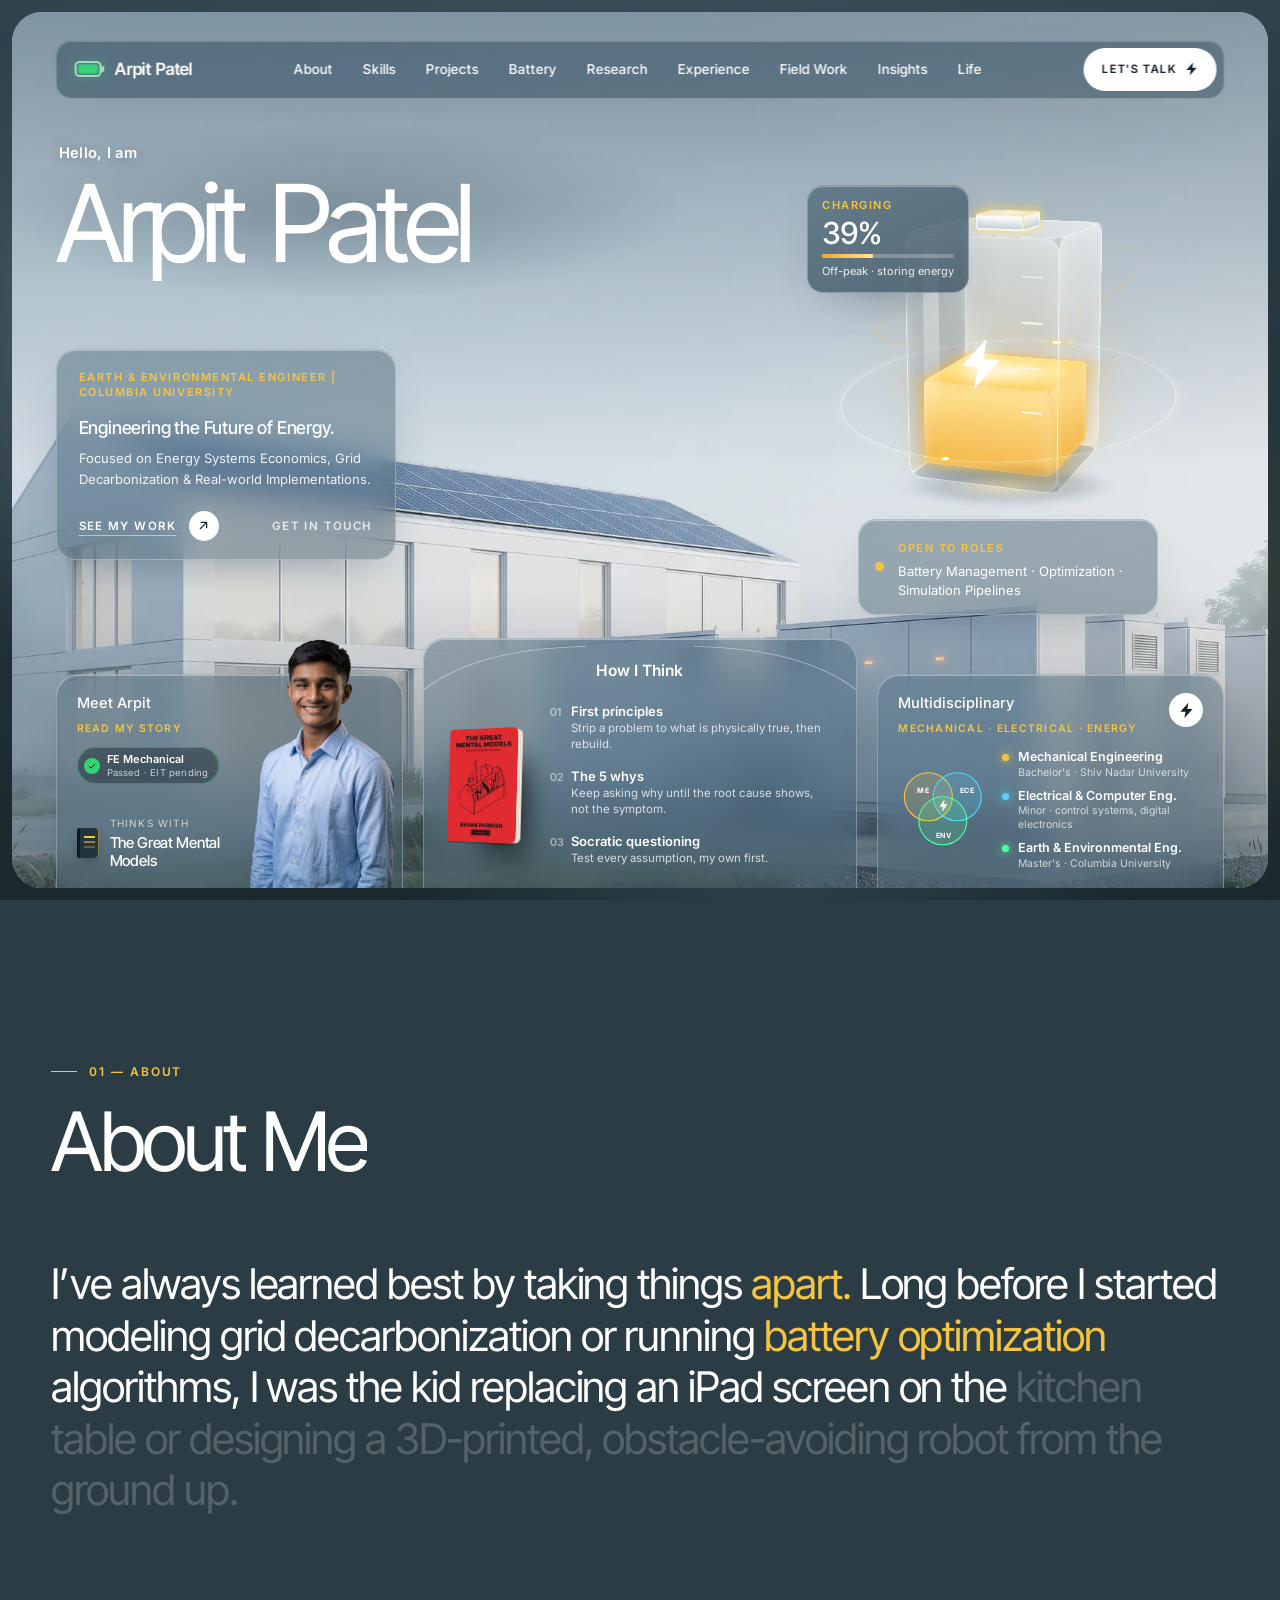
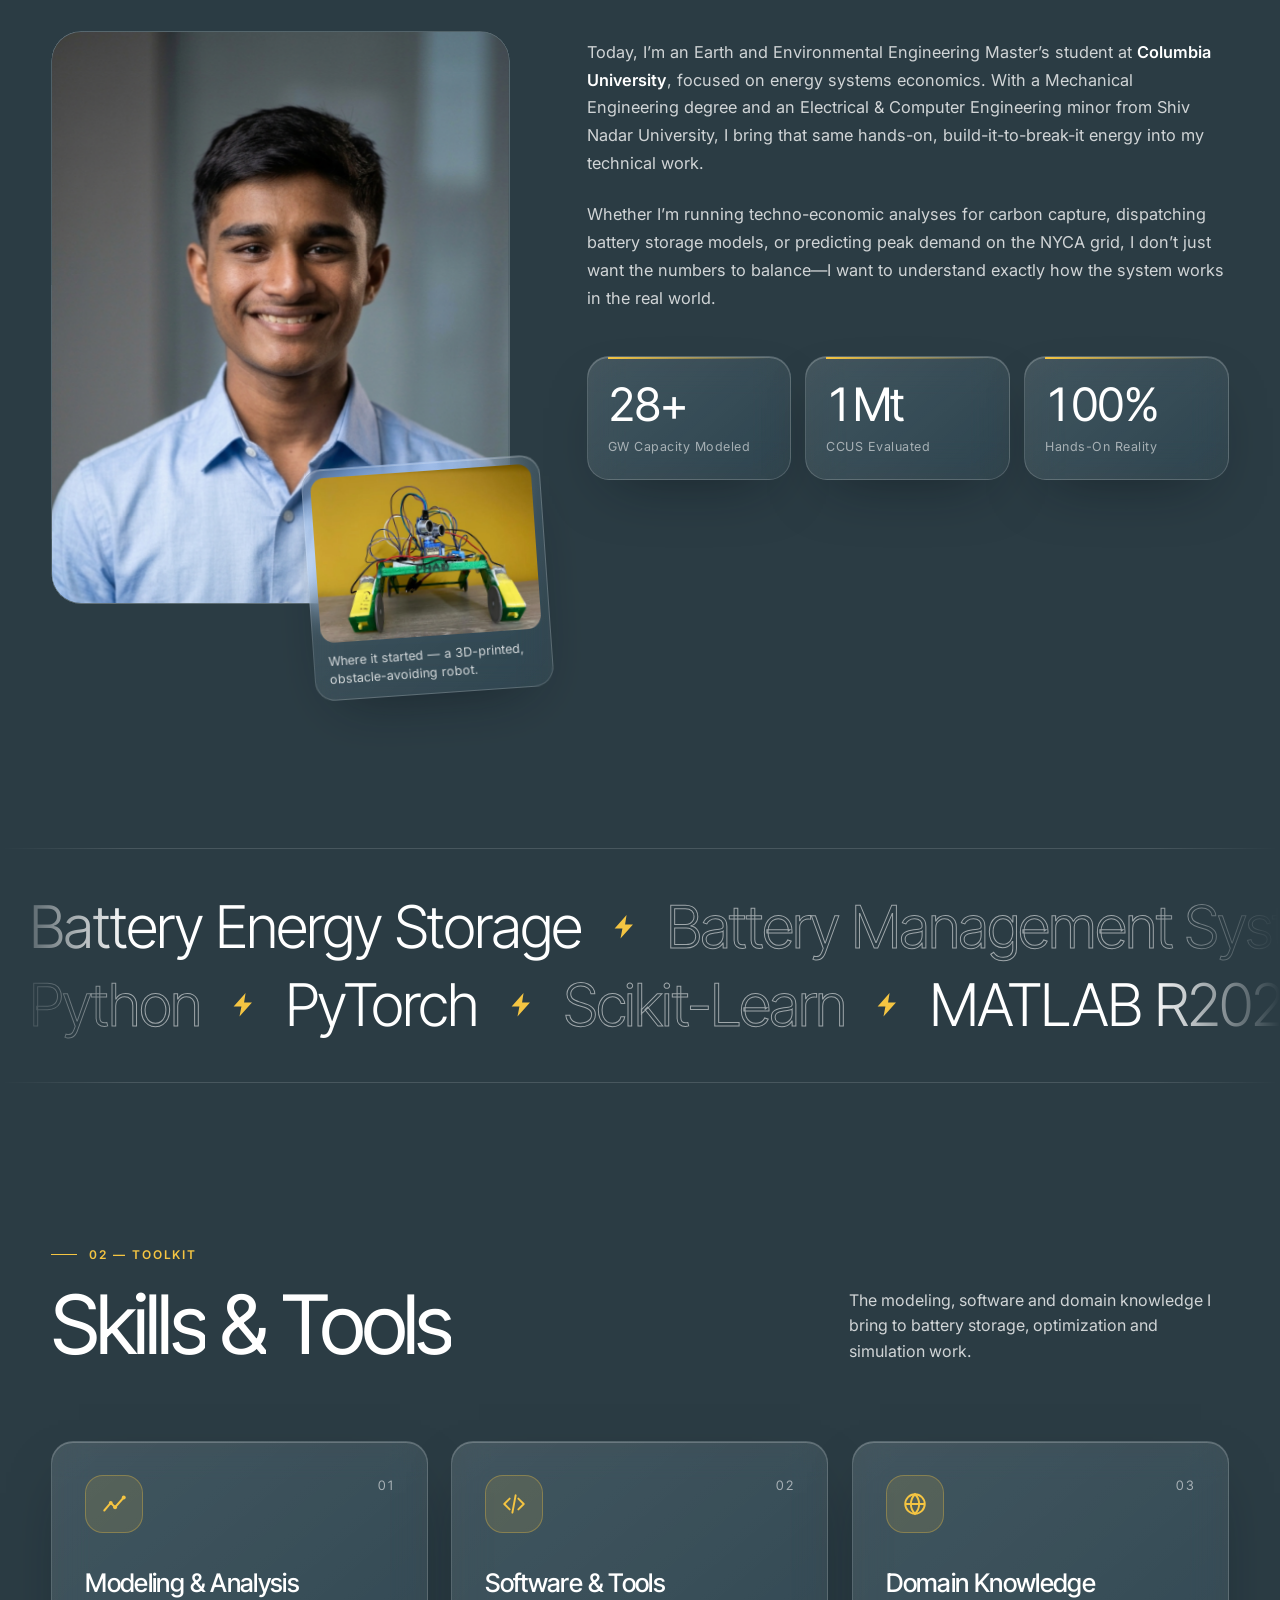
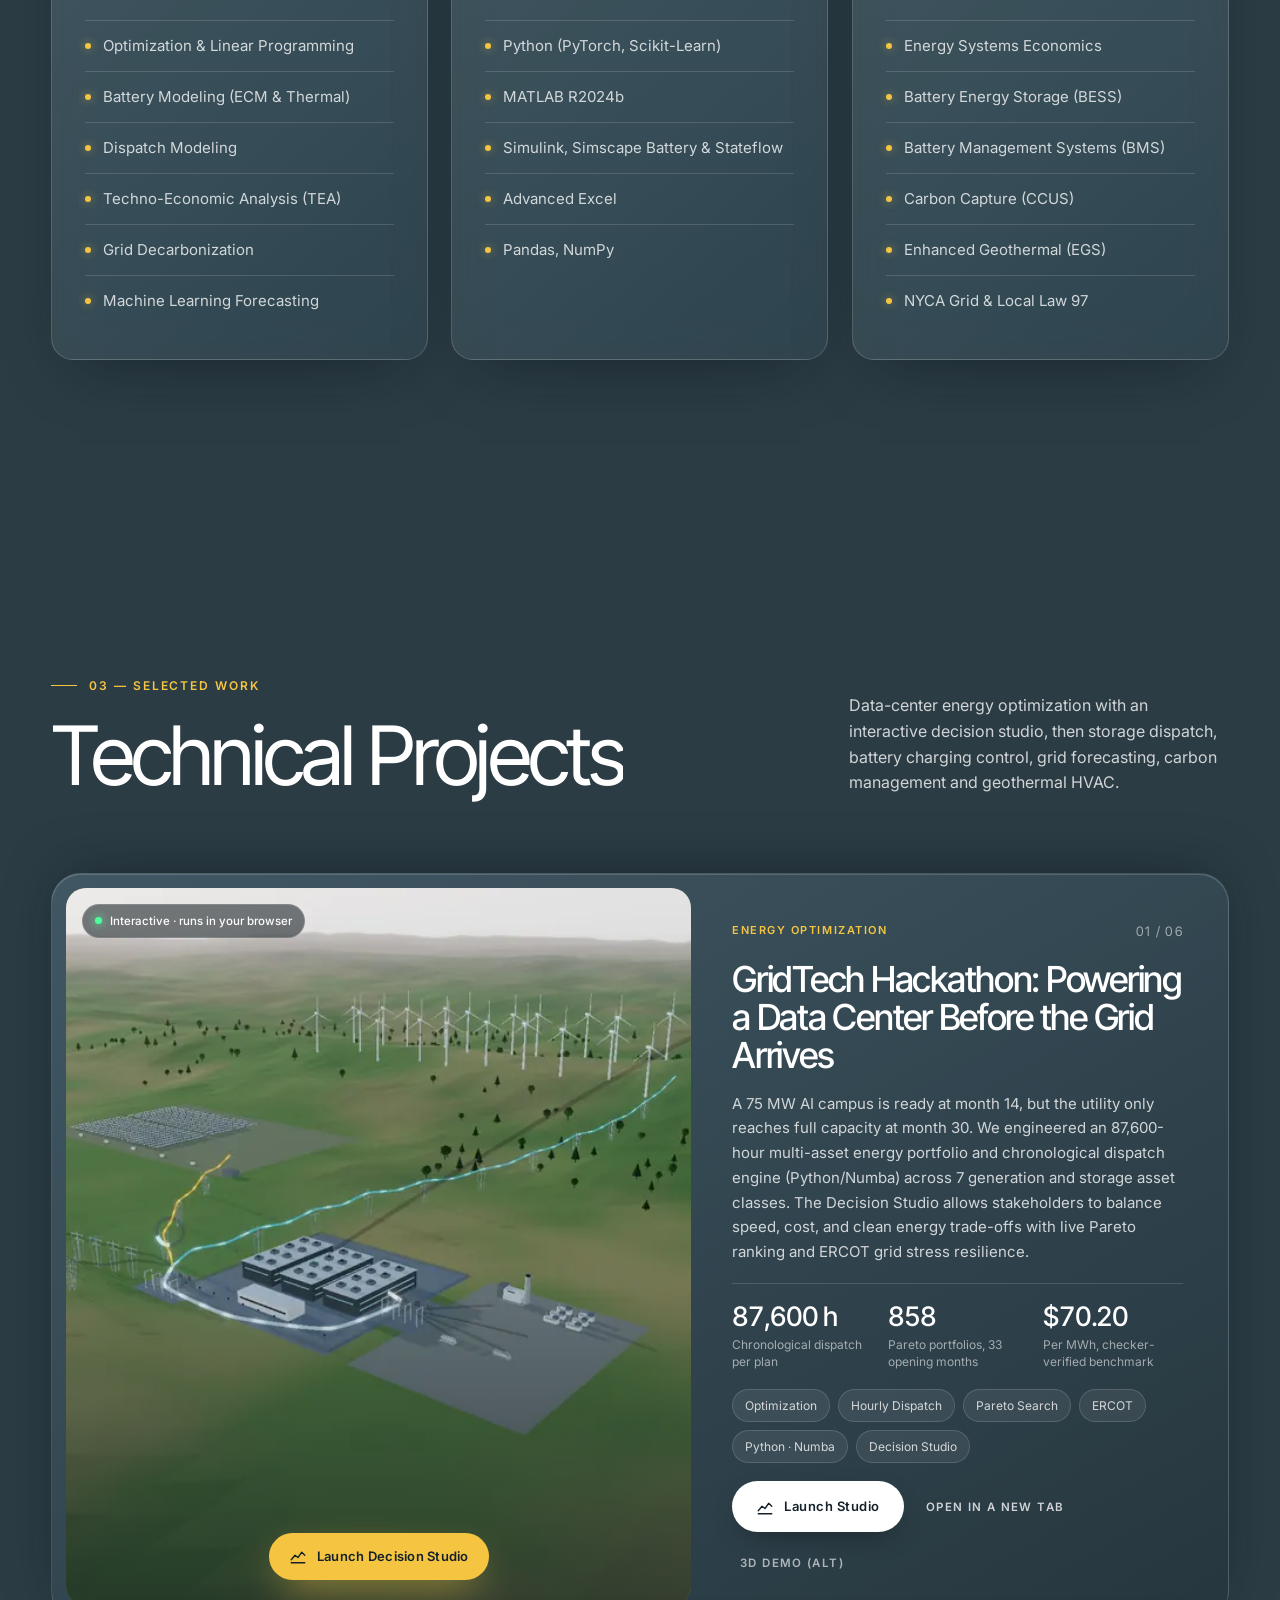
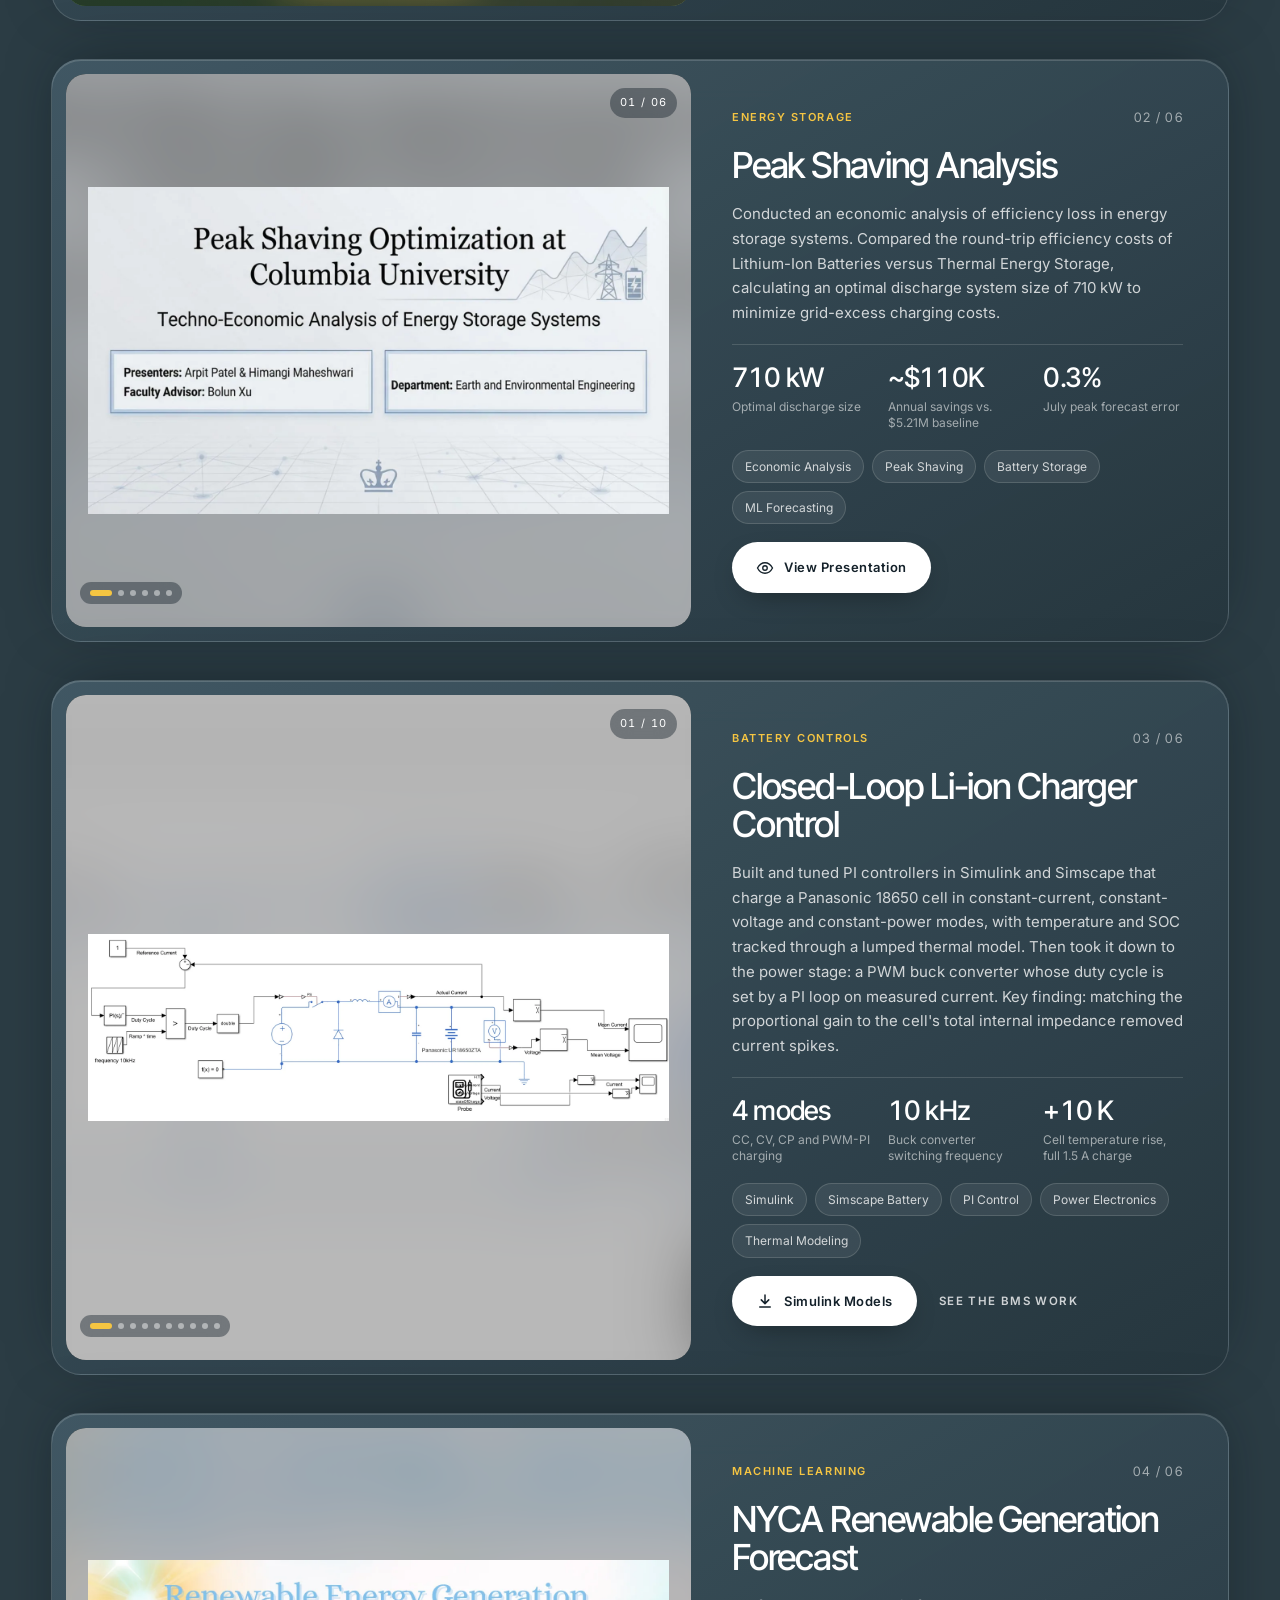
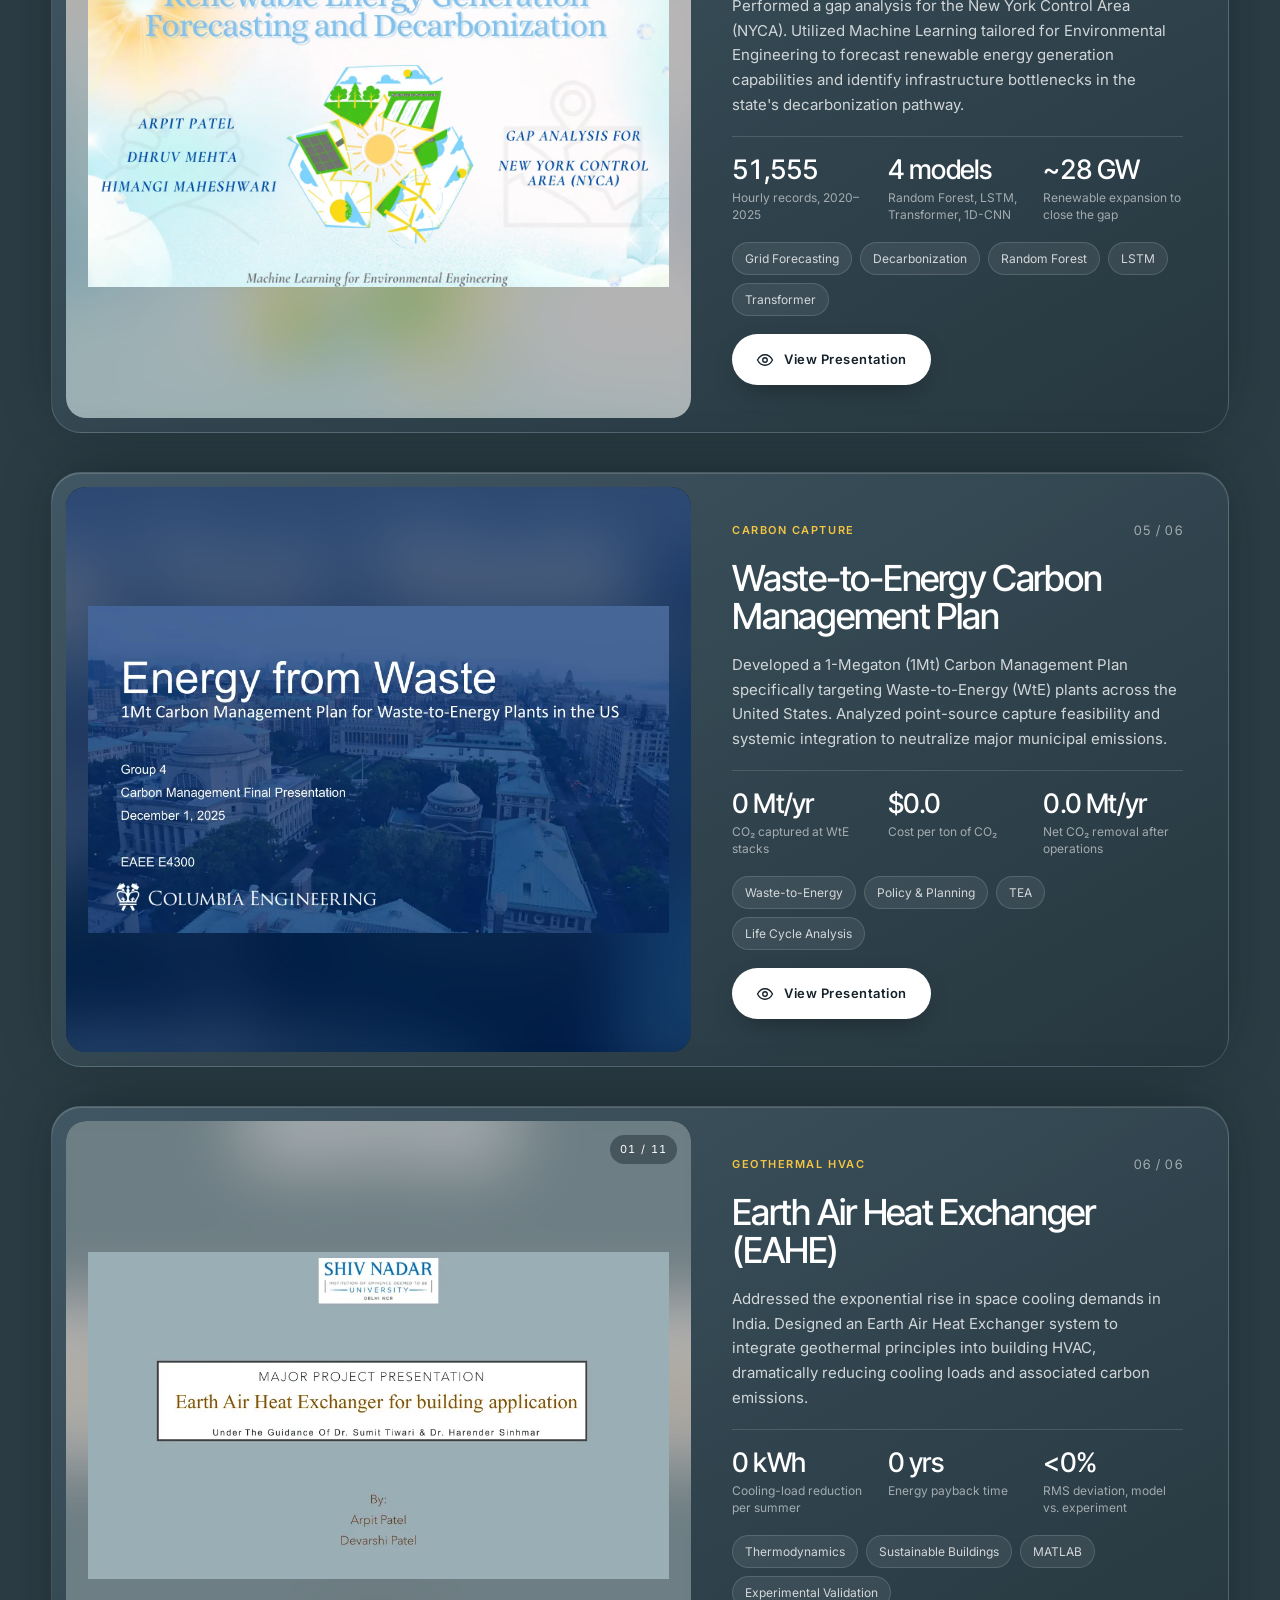
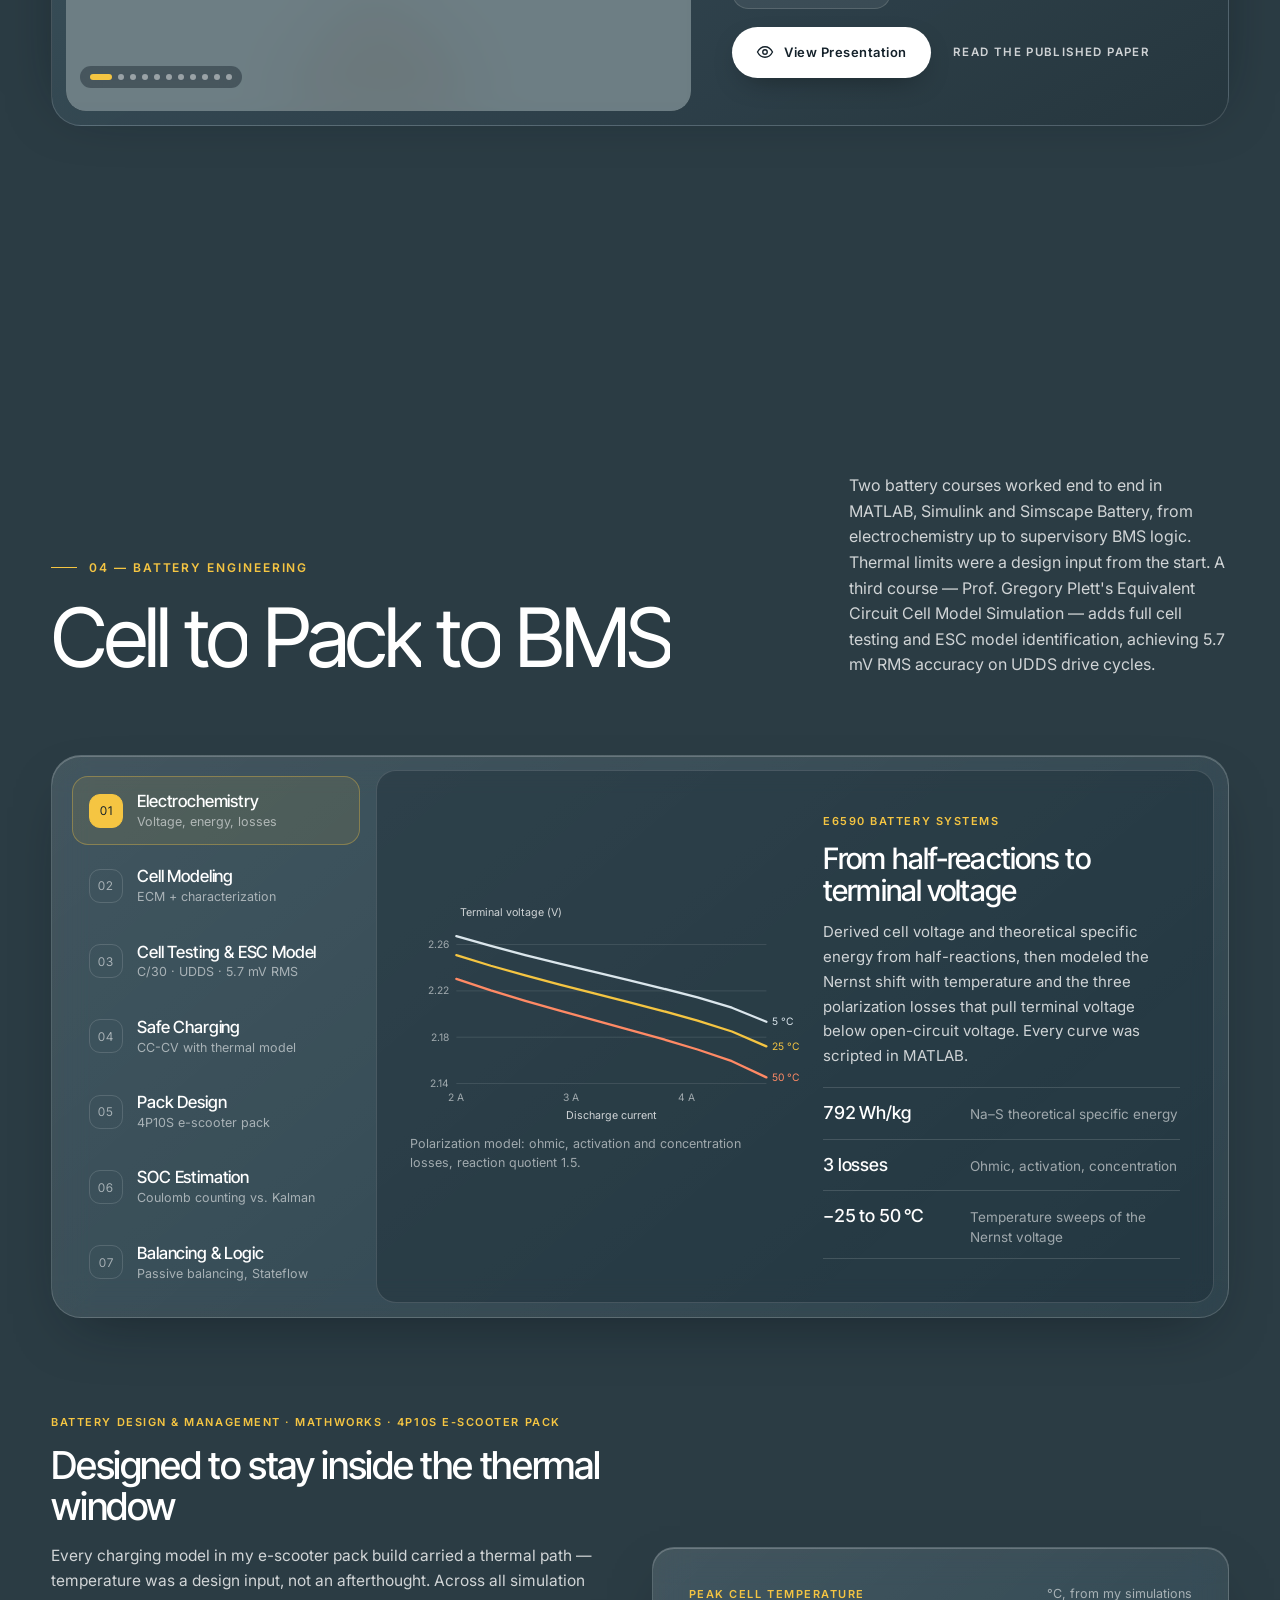
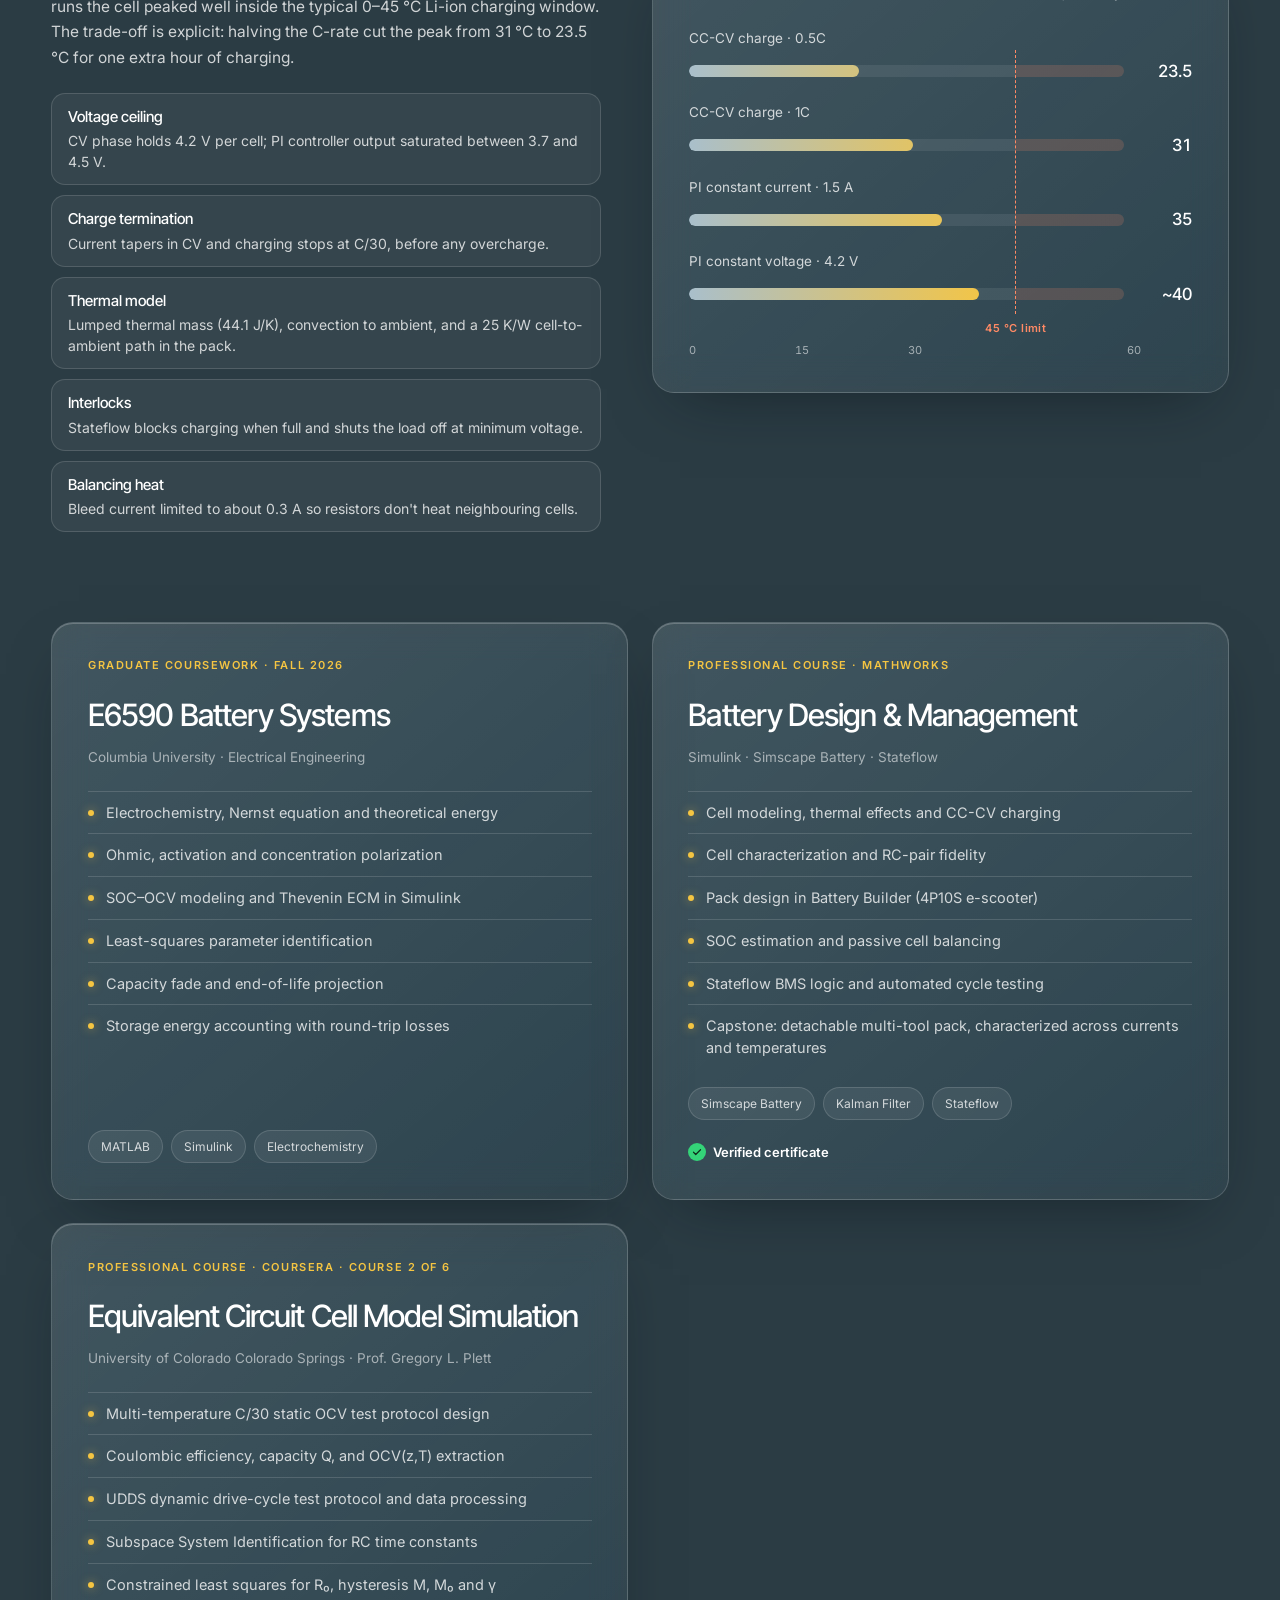
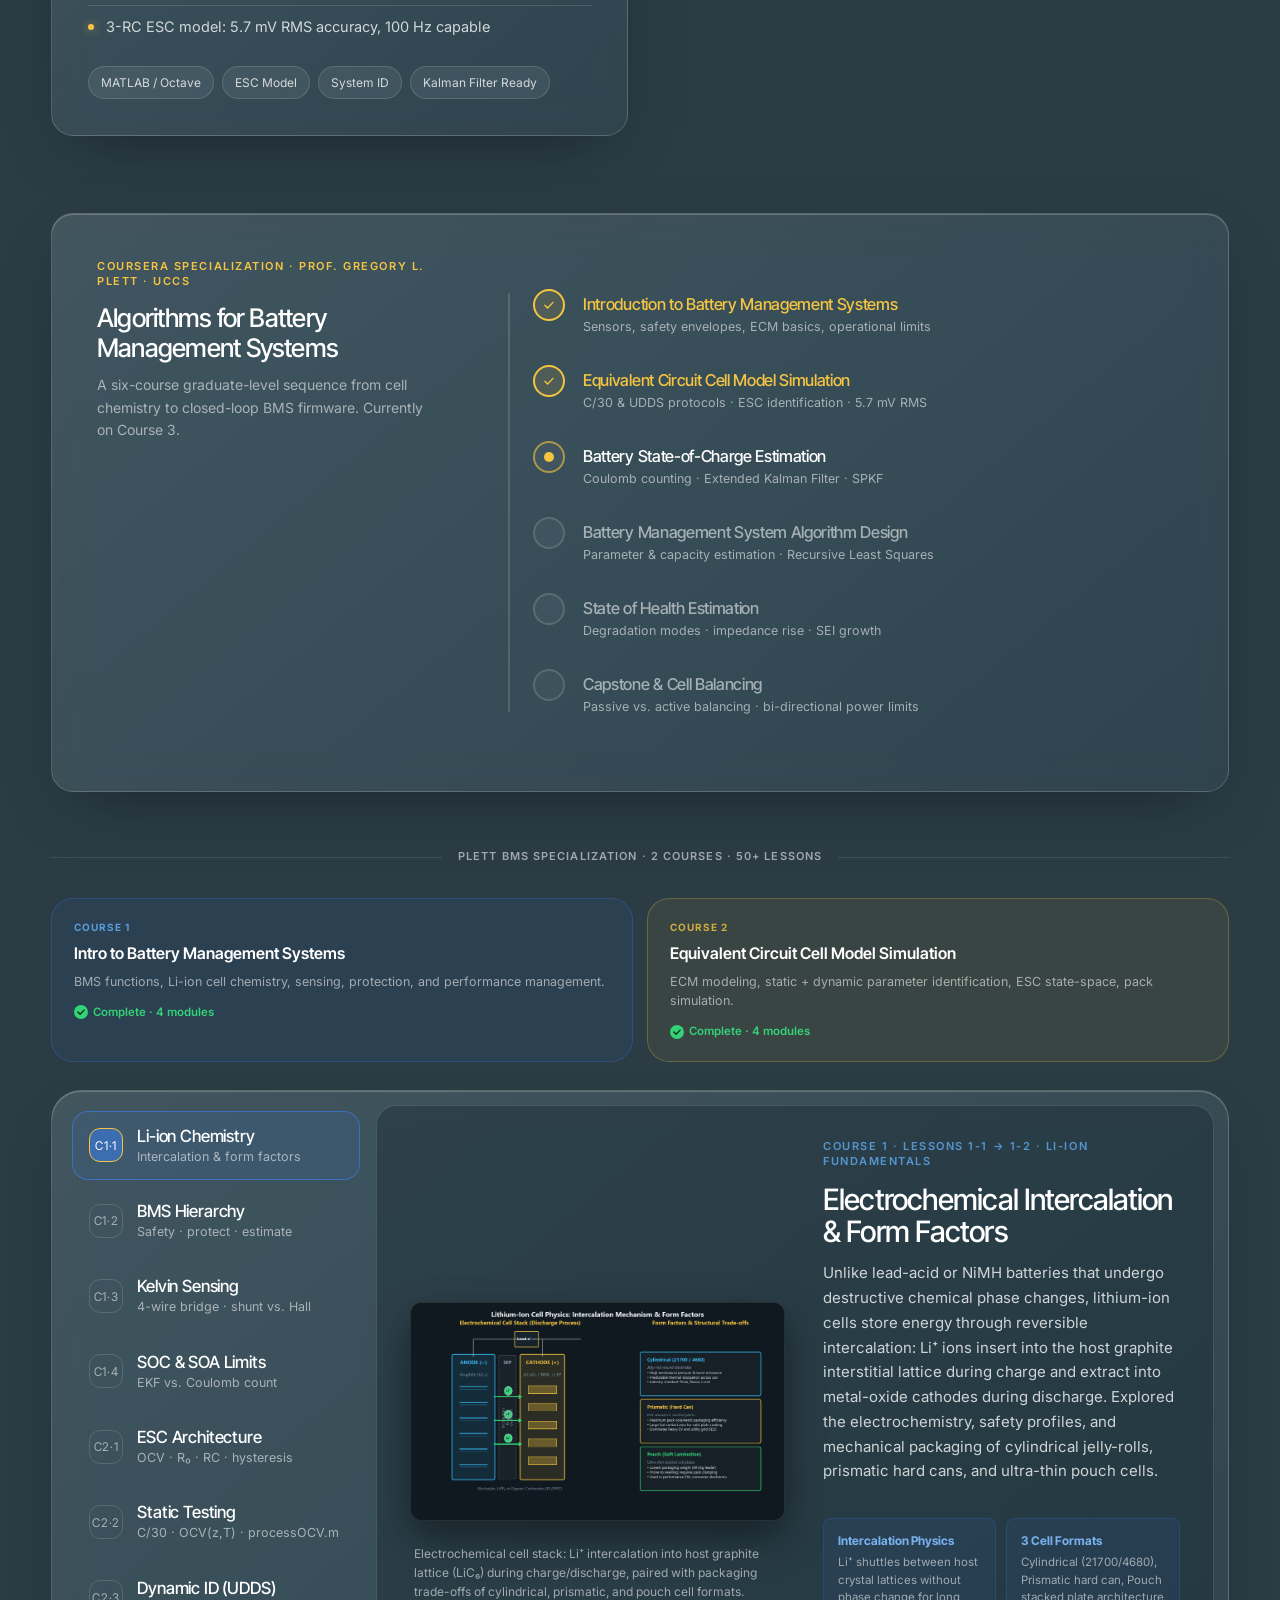
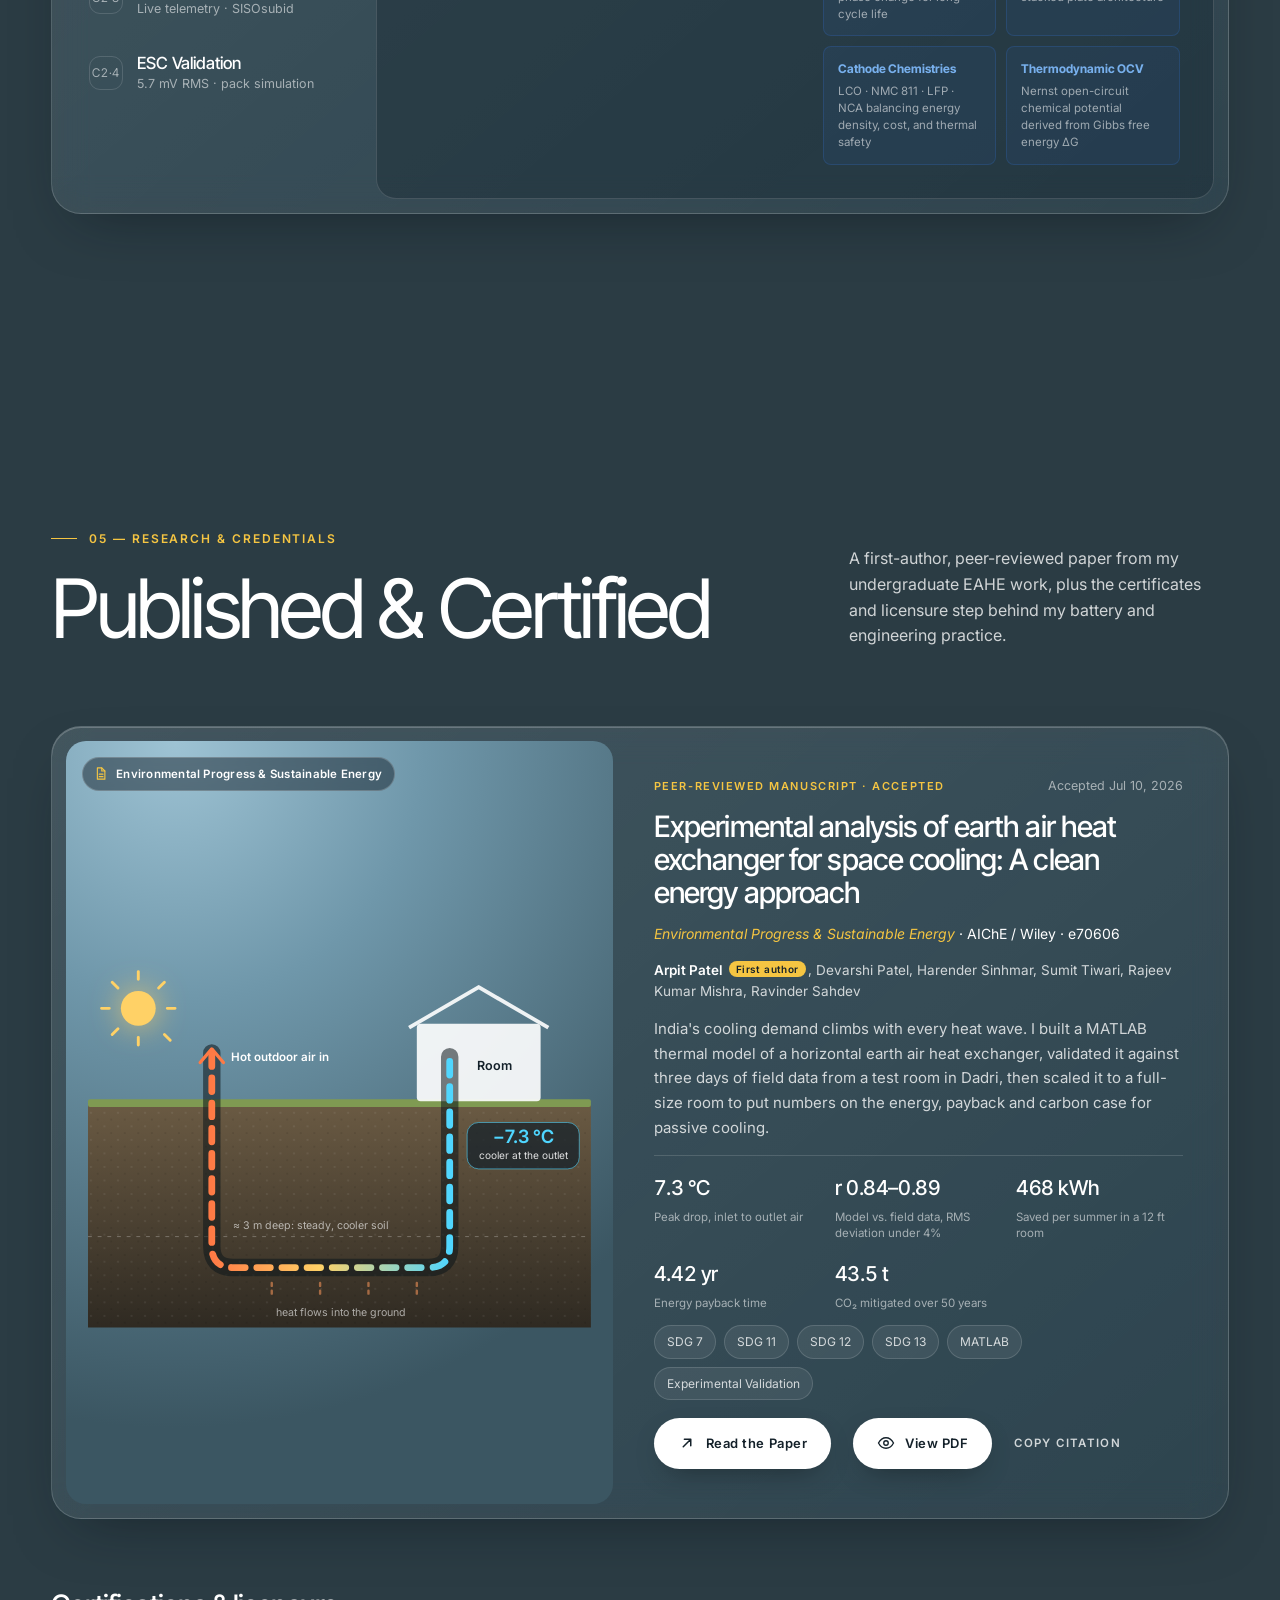
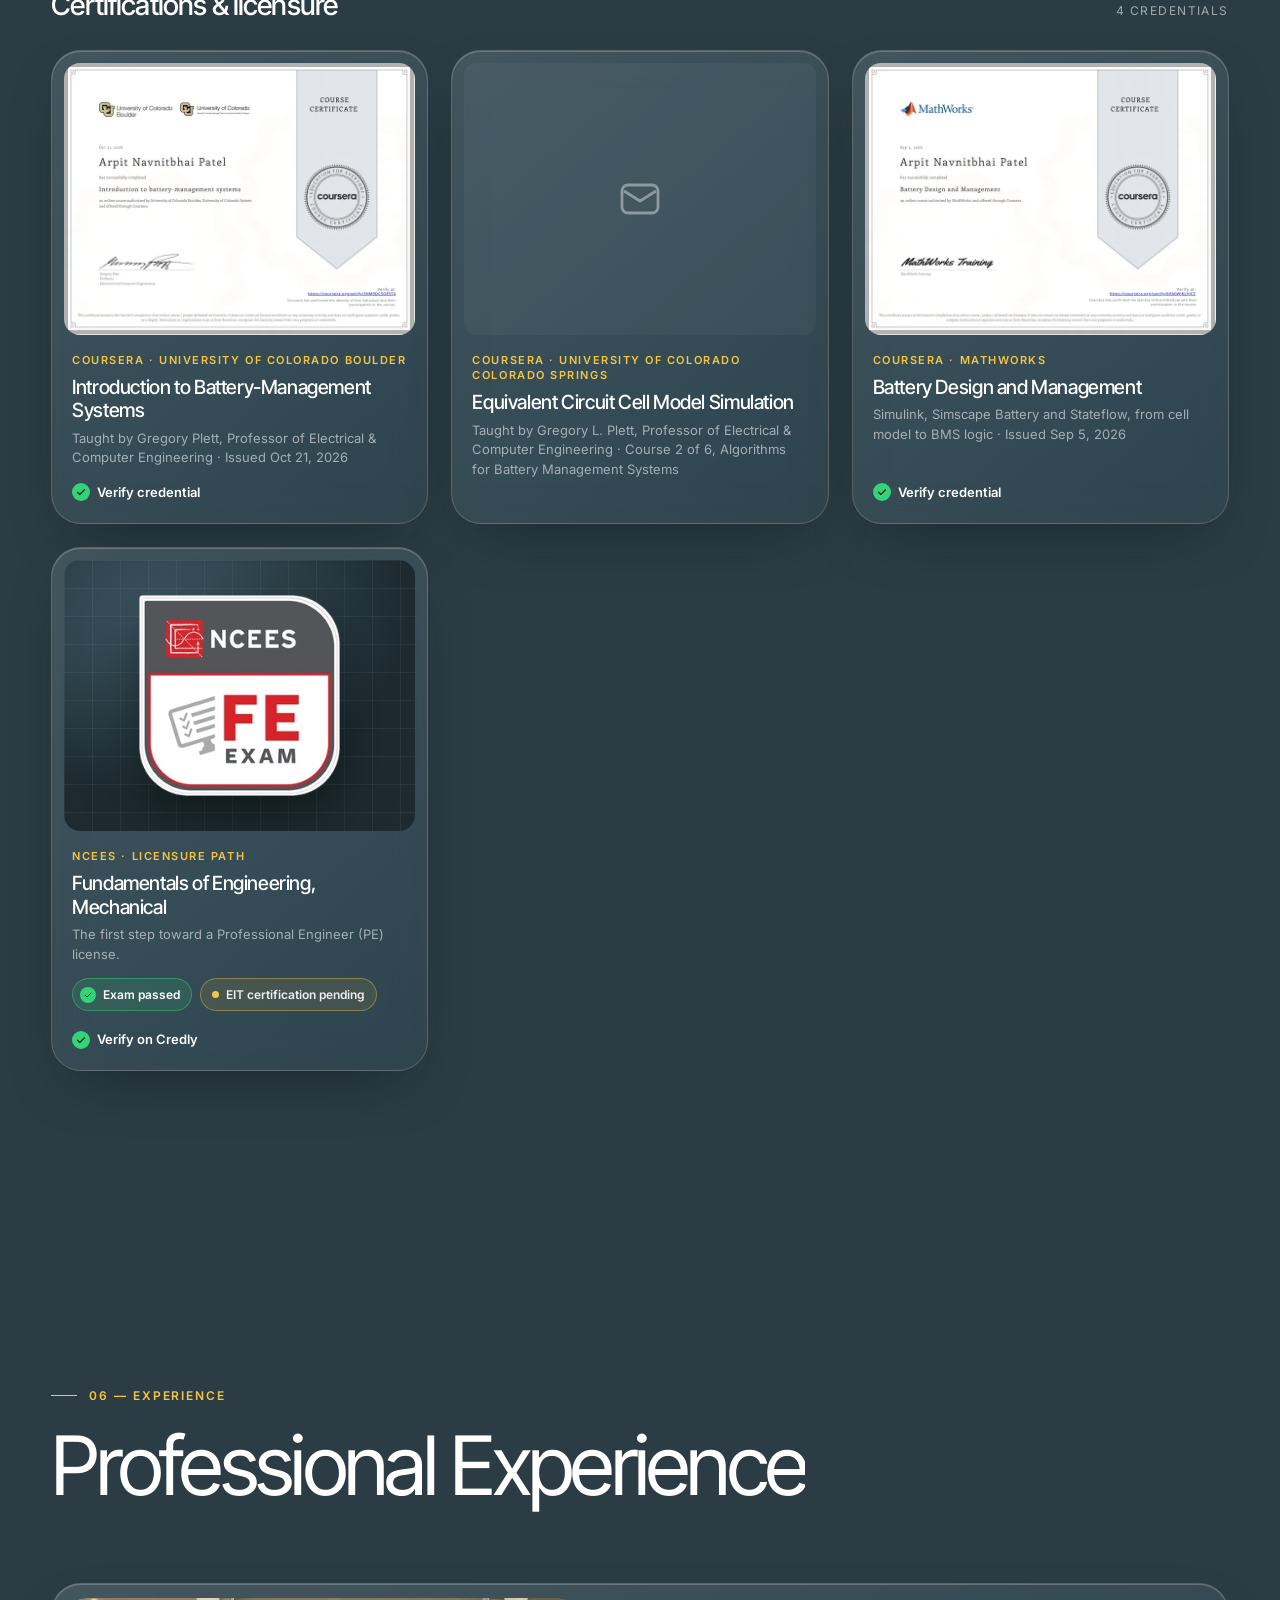
==== commit 6278f0d6: "feat(battery): upgrade BMS Specialization tabs with publication-grade engineering graphics and live " ====
--- a/index.html
+++ b/index.html
@@ -14,7 +14,7 @@
     <link rel="preconnect" href="https://fonts.gstatic.com" crossorigin>
     <link href="https://fonts.googleapis.com/css2?family=Inter+Tight:wght@300;400;500;600&family=Inter:wght@400;500;600&display=swap" rel="stylesheet">
     <link rel="preload" as="image" href="images/ai/hero.webp" imagesrcset="images/ai/hero-sm.webp 1200w, images/ai/hero.webp 2400w" imagesizes="100vw">
-    <link rel="stylesheet" href="style.css?v=24">
+    <link rel="stylesheet" href="style.css?v=26">
     <link rel="stylesheet" href="gridtech/embed.css?v=5">
     <script>document.documentElement.classList.add('js');</script>
 </head>
@@ -1011,472 +1011,170 @@
                 <div class="bx glass ecm-explorer" data-reveal style="--d:.12s">
                     <div class="bx__tabs" role="tablist" aria-label="BMS Specialization modules">
                         <!-- Course 1 tabs -->
-                        <button class="bx__tab bx__tab--c1 is-active" type="button" role="tab" id="ecm-t1" aria-controls="ecm-p1" aria-selected="true"><span class="bx__n">C1·1</span><span><b>Li-ion Chemistry</b><small>Cell physics &amp; electrochemistry</small></span></button>
-                        <button class="bx__tab bx__tab--c1" type="button" role="tab" id="ecm-t2" aria-controls="ecm-p2" aria-selected="false" tabindex="-1"><span class="bx__n">C1·2</span><span><b>BMS Functions</b><small>Sense · protect · estimate</small></span></button>
-                        <button class="bx__tab bx__tab--c1" type="button" role="tab" id="ecm-t3" aria-controls="ecm-p3" aria-selected="false" tabindex="-1"><span class="bx__n">C1·3</span><span><b>Sensing &amp; HV Control</b><small>V · I · T · contactors</small></span></button>
-                        <button class="bx__tab bx__tab--c1" type="button" role="tab" id="ecm-t4" aria-controls="ecm-p4" aria-selected="false" tabindex="-1"><span class="bx__n">C1·4</span><span><b>SOC &amp; Protection</b><small>Interface · power limits</small></span></button>
+                        <button class="bx__tab bx__tab--c1 is-active" type="button" role="tab" id="ecm-t1" aria-controls="ecm-p1" aria-selected="true"><span class="bx__n">C1·1</span><span><b>Li-ion Chemistry</b><small>Intercalation &amp; form factors</small></span></button>
+                        <button class="bx__tab bx__tab--c1" type="button" role="tab" id="ecm-t2" aria-controls="ecm-p2" aria-selected="false" tabindex="-1"><span class="bx__n">C1·2</span><span><b>BMS Hierarchy</b><small>Safety · protect · estimate</small></span></button>
+                        <button class="bx__tab bx__tab--c1" type="button" role="tab" id="ecm-t3" aria-controls="ecm-p3" aria-selected="false" tabindex="-1"><span class="bx__n">C1·3</span><span><b>Kelvin Sensing</b><small>4-wire bridge · shunt vs. Hall</small></span></button>
+                        <button class="bx__tab bx__tab--c1" type="button" role="tab" id="ecm-t4" aria-controls="ecm-p4" aria-selected="false" tabindex="-1"><span class="bx__n">C1·4</span><span><b>SOC &amp; SOA Limits</b><small>EKF vs. Coulomb count</small></span></button>
                         <!-- Course 2 tabs -->
-                        <button class="bx__tab bx__tab--c2" type="button" role="tab" id="ecm-t5" aria-controls="ecm-p5" aria-selected="false" tabindex="-1"><span class="bx__n">C2·1</span><span><b>ECM Architecture</b><small>OCV · R₀ · RC · hysteresis</small></span></button>
+                        <button class="bx__tab bx__tab--c2" type="button" role="tab" id="ecm-t5" aria-controls="ecm-p5" aria-selected="false" tabindex="-1"><span class="bx__n">C2·1</span><span><b>ESC Architecture</b><small>OCV · R₀ · RC · hysteresis</small></span></button>
                         <button class="bx__tab bx__tab--c2" type="button" role="tab" id="ecm-t6" aria-controls="ecm-p6" aria-selected="false" tabindex="-1"><span class="bx__n">C2·2</span><span><b>Static Testing</b><small>C/30 · OCV(z,T) · processOCV.m</small></span></button>
-                        <button class="bx__tab bx__tab--c2" type="button" role="tab" id="ecm-t7" aria-controls="ecm-p7" aria-selected="false" tabindex="-1"><span class="bx__n">C2·3</span><span><b>Dynamic ID</b><small>UDDS · SISOsubid · fminbnd</small></span></button>
-                        <button class="bx__tab bx__tab--c2" type="button" role="tab" id="ecm-t8" aria-controls="ecm-p8" aria-selected="false" tabindex="-1"><span class="bx__n">C2·4</span><span><b>ESC &amp; Pack Sim</b><small>5.7 mV RMS · CV · CC</small></span></button>
+                        <button class="bx__tab bx__tab--c2" type="button" role="tab" id="ecm-t7" aria-controls="ecm-p7" aria-selected="false" tabindex="-1"><span class="bx__n">C2·3</span><span><b>Dynamic ID (UDDS)</b><small>Live telemetry · SISOsubid</small></span></button>
+                        <button class="bx__tab bx__tab--c2" type="button" role="tab" id="ecm-t8" aria-controls="ecm-p8" aria-selected="false" tabindex="-1"><span class="bx__n">C2·4</span><span><b>ESC Validation</b><small>5.7 mV RMS · pack simulation</small></span></button>
                     </div>
 
                     <div class="bx__stage">
 
-<!-- ── C1·1: Li-ion Chemistry ───────────────────────────────────────────── -->
+<!-- ── C1·1: Li-ion Chemistry & Form Factors ────────────────────────────── -->
                         <div class="bx__panel is-active" role="tabpanel" id="ecm-p1" aria-labelledby="ecm-t1">
-                            <figure class="bx__fig ecm-info-fig">
-                                <div class="ecm-visual ecm-visual--c1">
-                                    <div class="ecm-visual__title">Li-ion Cell Structure</div>
-                                    <svg viewBox="0 0 320 220" aria-label="Lithium-ion cell cross section showing anode, separator, cathode, and electrolyte with Li+ ion flow">
-                                        <!-- Anode block -->
-                                        <rect x="20" y="30" width="70" height="160" rx="6" fill="rgba(59,130,246,0.18)" stroke="rgba(59,130,246,0.6)" stroke-width="1.5"/>
-                                        <text x="55" y="22" text-anchor="middle" font-size="10" fill="rgba(59,130,246,0.9)" font-weight="600">ANODE (−)</text>
-                                        <text x="55" y="112" text-anchor="middle" font-size="9" fill="rgba(200,220,255,0.7)">Graphite</text>
-                                        <text x="55" y="126" text-anchor="middle" font-size="9" fill="rgba(200,220,255,0.7)">LiC₆</text>
-                                        <!-- Separator -->
-                                        <rect x="96" y="30" width="20" height="160" rx="3" fill="rgba(255,255,255,0.06)" stroke="rgba(255,255,255,0.2)" stroke-width="1" stroke-dasharray="4 3"/>
-                                        <text x="106" y="22" text-anchor="middle" font-size="9" fill="rgba(255,255,255,0.4)">SEP</text>
-                                        <!-- Cathode block -->
-                                        <rect x="122" y="30" width="70" height="160" rx="6" fill="rgba(245,197,66,0.15)" stroke="rgba(245,197,66,0.55)" stroke-width="1.5"/>
-                                        <text x="157" y="22" text-anchor="middle" font-size="10" fill="rgba(245,197,66,0.9)" font-weight="600">CATHODE (+)</text>
-                                        <text x="157" y="112" text-anchor="middle" font-size="9" fill="rgba(255,235,150,0.7)">LiCoO₂</text>
-                                        <text x="157" y="126" text-anchor="middle" font-size="9" fill="rgba(255,235,150,0.7)">/ LFP / NMC</text>
-                                        <!-- Li+ arrows during discharge -->
-                                        <g fill="rgba(100,220,180,0.9)" font-size="11">
-                                            <text x="104" y="80">→</text>
-                                            <text x="104" y="110">→</text>
-                                            <text x="104" y="140">→</text>
-                                        </g>
-                                        <text x="106" y="195" text-anchor="middle" font-size="8" fill="rgba(100,220,180,0.7)">Li⁺ flow</text>
-                                        <!-- External circuit -->
-                                        <path d="M55 30V14H220V14" stroke="rgba(255,255,255,0.3)" stroke-width="1.2" fill="none"/>
-                                        <path d="M157 30V14" stroke="rgba(255,255,255,0.3)" stroke-width="1.2" fill="none"/>
-                                        <path d="M55 190V206H157V190" stroke="rgba(255,255,255,0.3)" stroke-width="1.2" fill="none"/>
-                                        <text x="106" y="12" text-anchor="middle" font-size="9" fill="rgba(255,255,255,0.4)">e⁻ external circuit</text>
-                                        <!-- Cell formats column -->
-                                        <rect x="210" y="30" width="96" height="45" rx="6" fill="rgba(255,255,255,0.04)" stroke="rgba(59,130,246,0.3)" stroke-width="1"/>
-                                        <text x="258" y="47" text-anchor="middle" font-size="9" fill="rgba(200,220,255,0.8)" font-weight="600">Cylindrical</text>
-                                        <text x="258" y="60" text-anchor="middle" font-size="8" fill="rgba(200,220,255,0.5)">"jelly roll" wound</text>
-                                        <rect x="210" y="82" width="96" height="45" rx="6" fill="rgba(255,255,255,0.04)" stroke="rgba(59,130,246,0.3)" stroke-width="1"/>
-                                        <text x="258" y="99" text-anchor="middle" font-size="9" fill="rgba(200,220,255,0.8)" font-weight="600">Prismatic</text>
-                                        <text x="258" y="112" text-anchor="middle" font-size="8" fill="rgba(200,220,255,0.5)">flat wound</text>
-                                        <rect x="210" y="134" width="96" height="45" rx="6" fill="rgba(255,255,255,0.04)" stroke="rgba(59,130,246,0.3)" stroke-width="1"/>
-                                        <text x="258" y="151" text-anchor="middle" font-size="9" fill="rgba(200,220,255,0.8)" font-weight="600">Pouch</text>
-                                        <text x="258" y="164" text-anchor="middle" font-size="8" fill="rgba(200,220,255,0.5)">stacked plates</text>
-                                        <!-- Electrolyte label -->
-                                        <text x="106" y="210" text-anchor="middle" font-size="8" fill="rgba(255,255,255,0.3)">Liquid electrolyte — Li⁺ transport medium</text>
-                                    </svg>
-                                </div>
-                                <figcaption>Li-ion cell: graphite anode + metal-oxide cathode, Li⁺ transport through liquid electrolyte. Available in cylindrical, prismatic, and pouch formats.</figcaption>
+                            <figure class="bx__fig bms-media-fig">
+                                <img src="images/projects/bms/bms_c1_t1_chemistry.png" alt="Lithium-Ion Cell Physics: Intercalation Mechanism and Form Factors Comparison" loading="lazy" class="bms-fig-img">
+                                <figcaption>Electrochemical cell stack: Li⁺ intercalation into host graphite lattice (LiC₆) during charge/discharge, paired with packaging trade-offs of cylindrical, prismatic, and pouch cell formats.</figcaption>
                             </figure>
                             <div class="bx__copy">
-                                <span class="label ecm-label--c1">Course 1 · Lessons 1-1 → 1-2 · Prof. Gregory Plett</span>
-                                <h3>Lithium-ion cell physics &amp; chemistry</h3>
-                                <p>Starting from first principles: how lithium-ion cells store and release energy through intercalation — a gentler process than chemical reaction, giving Li-ion its exceptional cycle life and energy density compared to NiMH and lead-acid.</p>
+                                <span class="label ecm-label--c1">Course 1 · Lessons 1-1 → 1-2 · Li-ion Fundamentals</span>
+                                <h3>Electrochemical Intercalation &amp; Form Factors</h3>
+                                <p>Unlike lead-acid or NiMH batteries that undergo destructive chemical phase changes, lithium-ion cells store energy through reversible intercalation: Li⁺ ions insert into the host graphite interstitial lattice during charge and extract into metal-oxide cathodes during discharge. Explored the electrochemistry, safety profiles, and mechanical packaging of cylindrical jelly-rolls, prismatic hard cans, and ultra-thin pouch cells.</p>
                                 <div class="ecm-grid2">
-                                    <div class="ecm-kv ecm-kv--c1"><b>Intercalation</b><span>Li⁺ slides into graphite lattice — no structural change, long cycle life</span></div>
-                                    <div class="ecm-kv ecm-kv--c1"><b>3 Cell formats</b><span>Cylindrical (wound), prismatic (flat wound), pouch (stacked plates)</span></div>
-                                    <div class="ecm-kv ecm-kv--c1"><b>Cathode chemistries</b><span>LCO · LFP · NMC · NCA — tradeoffs in energy, power, safety, life</span></div>
-                                    <div class="ecm-kv ecm-kv--c1"><b>Nernst equation</b><span>OCV shifts with temperature via thermodynamic potential — modeled in BMS</span></div>
-                                </div>
-                            </div>
-                        </div>
-
-<!-- ── C1·2: BMS Functions ──────────────────────────────────────────────── -->
+                                    <div class="ecm-kv ecm-kv--c1"><b>Intercalation Physics</b><span>Li⁺ shuttles between host crystal lattices without phase change for long cycle life</span></div>
+                                    <div class="ecm-kv ecm-kv--c1"><b>3 Cell Formats</b><span>Cylindrical (21700/4680), Prismatic hard can, Pouch stacked plate architecture</span></div>
+                                    <div class="ecm-kv ecm-kv--c1"><b>Cathode Chemistries</b><span>LCO · NMC 811 · LFP · NCA balancing energy density, cost, and thermal safety</span></div>
+                                    <div class="ecm-kv ecm-kv--c1"><b>Thermodynamic OCV</b><span>Nernst open-circuit chemical potential derived from Gibbs free energy ΔG</span></div>
+                                </div>
+                            </div>
+                        </div>
+
+<!-- ── C1·2: BMS Architecture & Safety Hierarchy ───────────────────────── -->
                         <div class="bx__panel" role="tabpanel" id="ecm-p2" aria-labelledby="ecm-t2">
-                            <figure class="bx__fig ecm-info-fig">
-                                <div class="ecm-visual ecm-visual--c1">
-                                    <div class="ecm-visual__title">BMS Priority Stack</div>
-                                    <svg viewBox="0 0 320 220" aria-label="BMS priority pyramid: Safety at top, then Protection, Interface, Performance Management">
-                                        <!-- Priority pyramid tiers -->
-                                        <!-- Tier 1: Safety (top/most critical) -->
-                                        <polygon points="160,18 220,70 100,70" fill="rgba(239,68,68,0.25)" stroke="rgba(239,68,68,0.7)" stroke-width="1.5"/>
-                                        <text x="160" y="52" text-anchor="middle" font-size="10" fill="rgba(255,180,180,0.95)" font-weight="700">SAFETY</text>
-                                        <text x="160" y="64" text-anchor="middle" font-size="8" fill="rgba(255,180,180,0.6)">Operator first</text>
-                                        <!-- Tier 2: Protection -->
-                                        <polygon points="100,70 220,70 240,118 80,118" fill="rgba(245,197,66,0.2)" stroke="rgba(245,197,66,0.6)" stroke-width="1.5"/>
-                                        <text x="160" y="96" text-anchor="middle" font-size="10" fill="rgba(255,230,120,0.95)" font-weight="700">PROTECTION</text>
-                                        <text x="160" y="110" text-anchor="middle" font-size="8" fill="rgba(255,230,120,0.6)">Protect cells from abuse</text>
-                                        <!-- Tier 3: Performance -->
-                                        <polygon points="80,118 240,118 258,166 62,166" fill="rgba(59,130,246,0.2)" stroke="rgba(59,130,246,0.6)" stroke-width="1.5"/>
-                                        <text x="160" y="144" text-anchor="middle" font-size="10" fill="rgba(150,200,255,0.95)" font-weight="700">PERFORMANCE</text>
-                                        <text x="160" y="158" text-anchor="middle" font-size="8" fill="rgba(150,200,255,0.6)">SOC · SOH · power limits</text>
-                                        <!-- Tier 4: Interface -->
-                                        <polygon points="62,166 258,166 275,210 45,210" fill="rgba(100,200,120,0.15)" stroke="rgba(100,200,120,0.5)" stroke-width="1.5"/>
-                                        <text x="160" y="186" text-anchor="middle" font-size="10" fill="rgba(150,230,170,0.95)" font-weight="700">INTERFACE</text>
-                                        <text x="160" y="200" text-anchor="middle" font-size="8" fill="rgba(150,230,170,0.6)">CAN · charger · thermal · data</text>
-                                    </svg>
-                                </div>
-                                <figcaption>BMS priority pyramid — safety always overrides. Each tier builds on the layer below: sense → protect → estimate → communicate.</figcaption>
+                            <figure class="bx__fig bms-media-fig">
+                                <img src="images/projects/bms/bms_c1_t2_architecture.png" alt="Battery Management System: 4 Core Priorities and Functional Architecture" loading="lazy" class="bms-fig-img">
+                                <figcaption>BMS four-level priority hierarchy: Safety (operator protection) strictly overrides Protection (cell SOA), which supersedes Performance Management and Host Interfaces.</figcaption>
                             </figure>
                             <div class="bx__copy">
-                                <span class="label ecm-label--c1">Course 1 · Lessons 1-3-1 → 1-3-3 · BMS Architecture</span>
-                                <h3>What a BMS actually does</h3>
-                                <p>A BMS is a purpose-built embedded system managing packs of many cells. Its four priorities — in strict order — are: protect the operator, protect the cells, manage performance, and interface with the host system. Every algorithm and hardware choice flows from this hierarchy.</p>
+                                <span class="label ecm-label--c1">Course 1 · Lesson 1-3 · Embedded BMS Architecture</span>
+                                <h3>Strict 4-Level Priority System Hierarchy</h3>
+                                <p>A Battery Management System (BMS) is an automotive-grade embedded system governing multi-cell packs under a non-negotiable four-level priority hierarchy: Safety always preempts Protection, which overrides Performance Management, which supersedes Host Interfaces. Designed the functional safety logic to protect human operators, prevent cell abuse, and compute safe operational boundaries.</p>
                                 <div class="ecm-grid2">
-                                    <div class="ecm-kv ecm-kv--c1"><b>Series = voltage</b><span>Stack cells in series to reach pack voltage (e.g. 400 V EV bus)</span></div>
-                                    <div class="ecm-kv ecm-kv--c1"><b>Parallel = current</b><span>Wire cells in parallel to multiply current capacity and total Ah</span></div>
-                                    <div class="ecm-kv ecm-kv--c1"><b>4 priorities</b><span>Safety → Protection → Performance → Interface — in that order always</span></div>
-                                    <div class="ecm-kv ecm-kv--c1"><b>Modular design</b><span>Pack voltage and energy scale independently — design freedom</span></div>
-                                </div>
-                            </div>
-                        </div>
-
-<!-- ── C1·3: Sensing & HV Control ──────────────────────────────────────── -->
+                                    <div class="ecm-kv ecm-kv--c1"><b>Priority 1 · Safety</b><span>Pyrofuse &amp; high-voltage contactor disconnect, thermal runaway venting detection</span></div>
+                                    <div class="ecm-kv ecm-kv--c1"><b>Priority 2 · Protection</b><span>Safe Operating Area (SOA) hardware voltage (2.8–4.2V), current, and thermal limits</span></div>
+                                    <div class="ecm-kv ecm-kv--c1"><b>Priority 3 · Performance</b><span>EKF SOC/SOH estimation, continuous &amp; pulse power limits, passive cell balancing</span></div>
+                                    <div class="ecm-kv ecm-kv--c1"><b>Priority 4 · Interface</b><span>Automotive CAN 2.0B / CAN-FD, precharge resistor timing, and black-box telemetry</span></div>
+                                </div>
+                            </div>
+                        </div>
+
+<!-- ── C1·3: Sensing & 4-Wire Kelvin Architecture ──────────────────────── -->
                         <div class="bx__panel" role="tabpanel" id="ecm-p3" aria-labelledby="ecm-t3">
-                            <figure class="bx__fig ecm-info-fig">
-                                <div class="ecm-visual ecm-visual--c1">
-                                    <div class="ecm-visual__title">BMS Sensing Architecture</div>
-                                    <svg viewBox="0 0 320 220" aria-label="BMS sensing: voltage taps on cells, shunt or Hall current sensor, NTC temperature sensor, all feeding into BMS processor">
-                                        <!-- Cell stack -->
-                                        <rect x="18" y="20" width="52" height="30" rx="4" fill="rgba(59,130,246,0.15)" stroke="rgba(59,130,246,0.5)" stroke-width="1.2"/>
-                                        <text x="44" y="40" text-anchor="middle" font-size="9" fill="rgba(200,220,255,0.8)">Cell 1</text>
-                                        <rect x="18" y="56" width="52" height="30" rx="4" fill="rgba(59,130,246,0.15)" stroke="rgba(59,130,246,0.5)" stroke-width="1.2"/>
-                                        <text x="44" y="76" text-anchor="middle" font-size="9" fill="rgba(200,220,255,0.8)">Cell 2</text>
-                                        <rect x="18" y="92" width="52" height="30" rx="4" fill="rgba(59,130,246,0.15)" stroke="rgba(59,130,246,0.5)" stroke-width="1.2"/>
-                                        <text x="44" y="112" text-anchor="middle" font-size="9" fill="rgba(200,220,255,0.8)">Cell N</text>
-                                        <text x="44" y="136" text-anchor="middle" font-size="13" fill="rgba(200,220,255,0.3)">⋮</text>
-                                        <!-- Voltage sense lines -->
-                                        <path d="M70 35H110M70 71H110M70 107H110" stroke="rgba(59,130,246,0.6)" stroke-width="1" stroke-dasharray="3 2"/>
-                                        <rect x="110" y="22" width="52" height="100" rx="6" fill="rgba(255,255,255,0.04)" stroke="rgba(59,130,246,0.4)" stroke-width="1"/>
-                                        <text x="136" y="60" text-anchor="middle" font-size="9" fill="rgba(200,220,255,0.7)" font-weight="600">Voltage</text>
-                                        <text x="136" y="72" text-anchor="middle" font-size="9" fill="rgba(200,220,255,0.7)">AFE</text>
-                                        <text x="136" y="88" text-anchor="middle" font-size="8" fill="rgba(200,220,255,0.4)">16-bit ADC</text>
-                                        <text x="136" y="100" text-anchor="middle" font-size="8" fill="rgba(200,220,255,0.4)">±1 mV acc.</text>
-                                        <!-- Current sensor -->
-                                        <rect x="18" y="155" width="78" height="36" rx="6" fill="rgba(100,220,150,0.1)" stroke="rgba(100,220,150,0.5)" stroke-width="1.2"/>
-                                        <text x="57" y="170" text-anchor="middle" font-size="9" fill="rgba(150,230,180,0.8)" font-weight="600">Current Sensor</text>
-                                        <text x="57" y="182" text-anchor="middle" font-size="8" fill="rgba(150,230,180,0.5)">Shunt · Hall-effect</text>
-                                        <path d="M96 173H110" stroke="rgba(100,220,150,0.5)" stroke-width="1" stroke-dasharray="3 2"/>
-                                        <!-- Temp sensor -->
-                                        <rect x="110" y="150" width="52" height="38" rx="6" fill="rgba(239,68,68,0.1)" stroke="rgba(239,68,68,0.4)" stroke-width="1.2"/>
-                                        <text x="136" y="167" text-anchor="middle" font-size="9" fill="rgba(255,180,180,0.8)" font-weight="600">NTC Temp</text>
-                                        <text x="136" y="179" text-anchor="middle" font-size="8" fill="rgba(255,180,180,0.5)">±0.5 °C</text>
-                                        <!-- BMS CPU -->
-                                        <rect x="195" y="40" width="100" height="130" rx="8" fill="rgba(245,197,66,0.1)" stroke="rgba(245,197,66,0.5)" stroke-width="1.5"/>
-                                        <text x="245" y="75" text-anchor="middle" font-size="10" fill="rgba(255,230,100,0.9)" font-weight="700">BMS</text>
-                                        <text x="245" y="90" text-anchor="middle" font-size="10" fill="rgba(255,230,100,0.9)" font-weight="700">Processor</text>
-                                        <text x="245" y="112" text-anchor="middle" font-size="8" fill="rgba(255,230,100,0.5)">SOC estimate</text>
-                                        <text x="245" y="124" text-anchor="middle" font-size="8" fill="rgba(255,230,100,0.5)">Protection logic</text>
-                                        <text x="245" y="136" text-anchor="middle" font-size="8" fill="rgba(255,230,100,0.5)">CAN / SMBus</text>
-                                        <!-- Arrows to BMS CPU -->
-                                        <path d="M162 72H195M162 173H195V150" stroke="rgba(245,197,66,0.4)" stroke-width="1" fill="none"/>
-                                        <!-- Contactor -->
-                                        <rect x="195" y="185" width="100" height="26" rx="4" fill="rgba(239,68,68,0.1)" stroke="rgba(239,68,68,0.4)" stroke-width="1"/>
-                                        <text x="245" y="202" text-anchor="middle" font-size="9" fill="rgba(255,180,180,0.8)">Contactor / HV Control</text>
-                                    </svg>
-                                </div>
-                                <figcaption>BMS sensing chain: per-cell voltage AFE + pack current sensor + NTC temperature, all reporting to the BMS processor that drives contactor logic.</figcaption>
+                            <figure class="bx__fig bms-media-fig">
+                                <img src="images/projects/bms/bms_c1_t3_kelvin_sensing.png" alt="High-Voltage Battery Sensing and 4-Wire Kelvin Connection Architecture" loading="lazy" class="bms-fig-img">
+                                <figcaption>4-Wire Kelvin Connection principle: high-current power cables are physically isolated from high-impedance sense leads, eliminating I·R lead errors (50–200 mV) during high-current cycling tests.</figcaption>
                             </figure>
                             <div class="bx__copy">
-                                <span class="label ecm-label--c1">Course 1 · Lessons 1-3-4 → 1-3-9 · Hardware</span>
-                                <h3>Sensing hardware &amp; high-voltage control</h3>
-                                <p>Three measurement channels feed the BMS: per-cell voltage via an analog front-end (AFE), pack current via a shunt resistor or Hall-effect sensor, and temperature via NTC thermistors. These signals drive the protection logic that opens/closes contactors to isolate the pack.</p>
+                                <span class="label ecm-label--c1">Course 1 · Lessons 1-3-4 → 1-3-9 · Pack Instrumentation</span>
+                                <h3>4-Wire Kelvin Sensing &amp; AFE Instrumentation</h3>
+                                <p>During high-current acceleration or regen pulses (up to 100 A+), cable resistance causes massive IR voltage drops (50–200 mV) that corrupt state estimation. Solved this using a 4-Wire Kelvin Sensing Bridge: high-current power cables are physically separated from high-impedance sense lines (I_sense ≈ 0), delivering pure electrochemical potential directly to 16-bit differential Analog Front-End (AFE) ADCs. Combined with Manganin shunts and Hall-effect sensors for current measurement.</p>
                                 <div class="ecm-grid2">
-                                    <div class="ecm-kv ecm-kv--c1"><b>Voltage AFE</b><span>16-bit ADC per cell — ±1 mV accuracy over temperature</span></div>
-                                    <div class="ecm-kv ecm-kv--c1"><b>Shunt vs. Hall</b><span>Resistive shunt: accurate but lossy. Hall-effect: isolated, no loss</span></div>
-                                    <div class="ecm-kv ecm-kv--c1"><b>NTC thermistor</b><span>±0.5 °C per cell module — thermal management input</span></div>
-                                    <div class="ecm-kv ecm-kv--c1"><b>Contactors</b><span>Main + pre-charge contactors prevent inrush current at startup</span></div>
-                                </div>
-                            </div>
-                        </div>
-
-<!-- ── C1·4: SOC & Protection ───────────────────────────────────────────── -->
+                                    <div class="ecm-kv ecm-kv--c1"><b>4-Wire Kelvin Bridge</b><span>Separates high-current path from sense lines — eliminates cable contact resistance</span></div>
+                                    <div class="ecm-kv ecm-kv--c1"><b>±1 mV Differential AFE</b><span>16-bit ADC per cell tap with differential RC low-pass anti-aliasing filter</span></div>
+                                    <div class="ecm-kv ecm-kv--c1"><b>Shunt vs. Hall Effect</b><span>Manganin precision (±0.1%) vs. galvanically isolated Hall fluxgate current sensor</span></div>
+                                    <div class="ecm-kv ecm-kv--c1"><b>NTC Thermistors</b><span>Multi-point temperature sensing at cell terminal lugs and pack thermal core</span></div>
+                                </div>
+                            </div>
+                        </div>
+
+<!-- ── C1·4: SOC Estimation & Safe Operating Area ──────────────────────── -->
                         <div class="bx__panel" role="tabpanel" id="ecm-p4" aria-labelledby="ecm-t4">
-                            <figure class="bx__fig ecm-info-fig">
-                                <div class="ecm-visual ecm-visual--c1">
-                                    <div class="ecm-visual__title">SOC Estimation Flow</div>
-                                    <svg viewBox="0 0 320 220" aria-label="SOC estimation pipeline: measurements feed Coulomb counter and EKF, output is SOC and power limits">
-                                        <!-- Input block -->
-                                        <rect x="10" y="80" width="72" height="62" rx="7" fill="rgba(59,130,246,0.15)" stroke="rgba(59,130,246,0.5)" stroke-width="1.2"/>
-                                        <text x="46" y="104" text-anchor="middle" font-size="9" fill="rgba(200,220,255,0.9)" font-weight="600">Measurements</text>
-                                        <text x="46" y="118" text-anchor="middle" font-size="8" fill="rgba(200,220,255,0.6)">V · I · T</text>
-                                        <text x="46" y="130" text-anchor="middle" font-size="8" fill="rgba(200,220,255,0.6)">1 Hz</text>
-                                        <path d="M82 111H116" stroke="rgba(59,130,246,0.6)" stroke-width="1.2" fill="none" marker-end="url(#ecm-arr)"/>
-                                        <!-- Coulomb counter box -->
-                                        <rect x="116" y="58" width="80" height="40" rx="6" fill="rgba(100,220,150,0.1)" stroke="rgba(100,220,150,0.45)" stroke-width="1.2"/>
-                                        <text x="156" y="75" text-anchor="middle" font-size="9" fill="rgba(150,230,180,0.9)" font-weight="600">Coulomb</text>
-                                        <text x="156" y="88" text-anchor="middle" font-size="9" fill="rgba(150,230,180,0.9)">Counter</text>
-                                        <!-- EKF box -->
-                                        <rect x="116" y="110" width="80" height="40" rx="6" fill="rgba(245,197,66,0.12)" stroke="rgba(245,197,66,0.5)" stroke-width="1.2"/>
-                                        <text x="156" y="127" text-anchor="middle" font-size="9" fill="rgba(255,230,100,0.9)" font-weight="600">Extended</text>
-                                        <text x="156" y="140" text-anchor="middle" font-size="9" fill="rgba(255,230,100,0.9)">Kalman Filter</text>
-                                        <!-- Arrows from measurement to both -->
-                                        <path d="M82 100L116 78" stroke="rgba(59,130,246,0.5)" stroke-width="1" fill="none"/>
-                                        <path d="M82 122L116 130" stroke="rgba(59,130,246,0.5)" stroke-width="1" fill="none"/>
-                                        <!-- Arrow to output -->
-                                        <path d="M196 78L228 95" stroke="rgba(100,220,150,0.5)" stroke-width="1" fill="none"/>
-                                        <path d="M196 130L228 118" stroke="rgba(245,197,66,0.5)" stroke-width="1" fill="none"/>
-                                        <!-- Output: SOC -->
-                                        <rect x="228" y="82" width="78" height="52" rx="7" fill="rgba(255,255,255,0.05)" stroke="rgba(255,255,255,0.15)" stroke-width="1.2"/>
-                                        <text x="267" y="102" text-anchor="middle" font-size="10" fill="rgba(255,255,255,0.9)" font-weight="700">SOC</text>
-                                        <text x="267" y="116" text-anchor="middle" font-size="8" fill="rgba(255,255,255,0.5)">0–100%</text>
-                                        <text x="267" y="128" text-anchor="middle" font-size="8" fill="rgba(255,255,255,0.5)">± 1–2%</text>
-                                        <!-- Power limits -->
-                                        <rect x="116" y="168" width="190" height="36" rx="6" fill="rgba(239,68,68,0.08)" stroke="rgba(239,68,68,0.35)" stroke-width="1"/>
-                                        <text x="211" y="183" text-anchor="middle" font-size="9" fill="rgba(255,180,180,0.9)" font-weight="600">Power Limits: P_charge / P_discharge</text>
-                                        <text x="211" y="196" text-anchor="middle" font-size="8" fill="rgba(255,180,180,0.5)">Computed from SOC · SOH · temperature</text>
-                                        <!-- Interface output top -->
-                                        <rect x="116" y="20" width="190" height="30" rx="6" fill="rgba(100,220,150,0.08)" stroke="rgba(100,220,150,0.3)" stroke-width="1"/>
-                                        <text x="211" y="34" text-anchor="middle" font-size="9" fill="rgba(150,230,180,0.8)" font-weight="600">CAN / SMBus → Host Computer</text>
-                                        <text x="211" y="46" text-anchor="middle" font-size="8" fill="rgba(150,230,180,0.4)">Range estimate · charger control · data log</text>
-                                    </svg>
-                                </div>
-                                <figcaption>SOC pipeline: raw V/I/T measurements → Coulomb counter + EKF → SOC estimate → power limits and interface outputs.</figcaption>
+                            <figure class="bx__fig bms-media-fig">
+                                <img src="images/projects/bms/bms_c1_t4_soc_soa.png" alt="State-of-Charge Estimation: Coulomb Counting Drift vs. Extended Kalman Filter Convergence and Safe Operating Area" loading="lazy" class="bms-fig-img">
+                                <figcaption>State-of-Charge estimation: open-loop Coulomb counting drifts due to sensor bias, while Extended Kalman Filter (EKF) corrects state estimation within 50s (&lt;1.0% error) within the Safe Operating Area (SOA) envelope.</figcaption>
                             </figure>
                             <div class="bx__copy">
-                                <span class="label ecm-label--c1">Course 1 · Lessons 1-4-1 → 1-4-4 · Estimation</span>
-                                <h3>SOC estimation &amp; performance management</h3>
-                                <p>The BMS must know how much energy remains (SOC), how much the cell has aged (SOH), and what current it can safely deliver (power limits). Coulomb counting gives a simple open-loop estimate; the Extended Kalman Filter closes the loop using a cell model, achieving ±1–2% accuracy over the life of the pack.</p>
+                                <span class="label ecm-label--c1">Course 1 · Lessons 1-4-1 → 1-4-4 · State Estimation</span>
+                                <h3>Extended Kalman Filtering vs. Coulomb Counting</h3>
+                                <p>Coulomb counting integrates current over time but inevitably drifts due to sensor bias and unknown initial state. Developed an Extended Kalman Filter (EKF) that pairs Coulomb counting with the ESC cell voltage model: measurement innovation vectors continuously correct state estimates, bounding SOC error within ±1.0% across dynamic EV drive profiles while enforcing Safe Operating Area (SOA) voltage and temperature boundaries.</p>
                                 <div class="ecm-grid2">
-                                    <div class="ecm-kv ecm-kv--c1"><b>Coulomb counting</b><span>Integrate current over time — drifts without periodic correction</span></div>
-                                    <div class="ecm-kv ecm-kv--c1"><b>EKF estimator</b><span>Uses ESC model to correct SOC drift — ±1–2% over lifetime</span></div>
-                                    <div class="ecm-kv ecm-kv--c1"><b>Power limits</b><span>P_chg / P_dchg computed real-time from SOC, SOH, temperature</span></div>
-                                    <div class="ecm-kv ecm-kv--c1"><b>Interface (req 3)</b><span>CAN/SMBus to host — range estimate, charger control, data log</span></div>
-                                </div>
-                            </div>
-                        </div>
-
-<!-- ── C2·1: ECM Architecture ───────────────────────────────────────────── -->
+                                    <div class="ecm-kv ecm-kv--c1"><b>&lt; 1.0% EKF Accuracy</b><span>Closed-loop Kalman filter bounds estimation error under severe dynamic cycling</span></div>
+                                    <div class="ecm-kv ecm-kv--c1"><b>Rapid Convergence</b><span>Initial 15% SOC error converges to true chemical state in under 50 seconds</span></div>
+                                    <div class="ecm-kv ecm-kv--c1"><b>SOA Envelope</b><span>Dynamic voltage (2.8–4.2 V) and thermal (0–45 °C) boundaries prevent degradation</span></div>
+                                    <div class="ecm-kv ecm-kv--c1"><b>Plating Protection</b><span>Sub-zero charging current derating prevents irreversible lithium dendrite formation</span></div>
+                                </div>
+                            </div>
+                        </div>
+
+<!-- ── C2·1: ESC Equivalent Circuit Model Architecture ─────────────────── -->
                         <div class="bx__panel" role="tabpanel" id="ecm-p5" aria-labelledby="ecm-t5">
-                            <figure class="bx__fig ecm-info-fig">
-                                <div class="ecm-visual ecm-visual--c2">
-                                    <div class="ecm-visual__title">ESC Equivalent Circuit Model</div>
-                                    <svg viewBox="0 0 320 220" aria-label="ESC model circuit: OCV source, R0 series resistance, two RC parallel branches, hysteresis state">
-                                        <!-- OCV source -->
-                                        <circle cx="40" cy="118" r="28" fill="none" stroke="rgba(245,197,66,0.6)" stroke-width="1.6"/>
-                                        <text x="40" y="113" text-anchor="middle" font-size="10" fill="rgba(255,230,100,0.9)">+</text>
-                                        <text x="40" y="128" text-anchor="middle" font-size="10" fill="rgba(255,230,100,0.9)">−</text>
-                                        <text x="40" y="165" text-anchor="middle" font-size="9" fill="rgba(245,197,66,0.7)">OCV(z,T)</text>
-                                        <!-- top rail -->
-                                        <path d="M40 90V62H84" stroke="rgba(245,197,66,0.5)" stroke-width="1.4" fill="none"/>
-                                        <!-- bottom rail -->
-                                        <path d="M40 146V178H290V150" stroke="rgba(245,197,66,0.5)" stroke-width="1.4" fill="none"/>
-                                        <!-- R0 -->
-                                        <path d="M84 62l4-8 8 16 8-16 8 16 8-16 4 8" stroke="rgba(245,197,66,0.8)" stroke-width="1.5" fill="none"/>
-                                        <text x="116" y="45" text-anchor="middle" font-size="9" fill="rgba(245,197,66,0.7)">R₀</text>
-                                        <path d="M148 62H166" stroke="rgba(245,197,66,0.5)" stroke-width="1.4" fill="none"/>
-                                        <!-- RC1 dashed box -->
-                                        <rect x="166" y="42" width="62" height="46" rx="6" fill="none" stroke="rgba(100,200,255,0.4)" stroke-width="1" stroke-dasharray="4 3"/>
-                                        <text x="197" y="37" text-anchor="middle" font-size="8" fill="rgba(100,200,255,0.6)">RC₁ (fast)</text>
-                                        <path d="M172 55l2-6 5 12 5-12 5 12 5-12 2 6" stroke="rgba(100,200,255,0.75)" stroke-width="1.3" fill="none"/>
-                                        <path d="M210 50V62M218 50V62" stroke="rgba(100,200,255,0.75)" stroke-width="1.3" fill="none"/>
-                                        <path d="M172 48V42H228M228 56V74M228 48V42" stroke="rgba(100,200,255,0.4)" stroke-width="1" fill="none"/>
-                                        <path d="M172 62V74" stroke="rgba(100,200,255,0.4)" stroke-width="1" fill="none"/>
-                                        <path d="M228 62H246" stroke="rgba(245,197,66,0.5)" stroke-width="1.4" fill="none"/>
-                                        <!-- RC2 dashed box -->
-                                        <rect x="246" y="42" width="52" height="46" rx="6" fill="none" stroke="rgba(100,200,255,0.3)" stroke-width="1" stroke-dasharray="4 3"/>
-                                        <text x="272" y="37" text-anchor="middle" font-size="8" fill="rgba(100,200,255,0.5)">RC₂ (slow)</text>
-                                        <path d="M252 55l2-6 4 12 4-12 4 12 4-12 2 6" stroke="rgba(100,200,255,0.6)" stroke-width="1.3" fill="none"/>
-                                        <path d="M278 50V62M284 50V62" stroke="rgba(100,200,255,0.6)" stroke-width="1.3" fill="none"/>
-                                        <path d="M252 48V42H298M298 56V74M298 48V42" stroke="rgba(100,200,255,0.3)" stroke-width="1" fill="none"/>
-                                        <path d="M252 62V74M298 62H290" stroke="rgba(100,200,255,0.3)" stroke-width="1" fill="none"/>
-                                        <path d="M290 62V88" stroke="rgba(245,197,66,0.5)" stroke-width="1.4" fill="none"/>
-                                        <!-- Hysteresis block -->
-                                        <rect x="258" y="88" width="62" height="38" rx="6" fill="rgba(100,200,120,0.1)" stroke="rgba(100,200,120,0.5)" stroke-width="1.2"/>
-                                        <text x="289" y="104" text-anchor="middle" font-size="9" fill="rgba(150,230,170,0.9)" font-weight="600">h(t)</text>
-                                        <text x="289" y="118" text-anchor="middle" font-size="8" fill="rgba(150,230,170,0.6)">hysteresis</text>
-                                        <path d="M289 126V150" stroke="rgba(100,200,120,0.4)" stroke-width="1" fill="none"/>
-                                        <!-- Terminal -->
-                                        <circle cx="290" cy="98" r="4" fill="none" stroke="rgba(255,255,255,0.4)" stroke-width="1.2"/>
-                                        <circle cx="290" cy="150" r="4" fill="none" stroke="rgba(255,255,255,0.4)" stroke-width="1.2"/>
-                                        <text x="308" y="102" text-anchor="middle" font-size="9" fill="rgba(255,255,255,0.5)">+</text>
-                                        <text x="308" y="154" text-anchor="middle" font-size="9" fill="rgba(255,255,255,0.5)">−</text>
-                                        <text x="290" y="195" text-anchor="middle" font-size="9" fill="rgba(255,255,255,0.4)">V_terminal</text>
-                                        <!-- Discrete-time equation -->
-                                        <text x="40" y="202" font-size="8" fill="rgba(245,197,66,0.5)">x[k+1] = Aₐx[k] + Bₐu[k]</text>
-                                    </svg>
-                                </div>
-                                <figcaption>ESC model: OCV source + R₀ + 2 RC diffusion branches + hysteresis state h(t). Converted to discrete-time for embedded implementation.</figcaption>
+                            <figure class="bx__fig bms-media-fig">
+                                <img src="images/projects/bms/bms_c2_t1_ecm_model.png" alt="Enhanced Self-Correcting Equivalent Circuit Model Architecture with Discrete-Time State-Space Equations" loading="lazy" class="bms-fig-img">
+                                <figcaption>Enhanced Self-Correcting (ESC) model schematic: OCV source, series resistance R₀, two RC diffusion branches (fast &amp; slow), dynamic hysteresis h[k], and discrete state-space formulation.</figcaption>
                             </figure>
                             <div class="bx__copy">
-                                <span class="label ecm-label--c2">Course 2 · Lessons 2-1-1 → 2-1-9 · ECM Theory</span>
-                                <h3>Building the equivalent circuit model</h3>
-                                <p>Each circuit element maps to a physical phenomenon: OCV tracks thermodynamic potential, R₀ captures ohmic resistance, RC pairs model diffusion at two timescales, and hysteresis state h(t) encodes charge-direction memory. Continuous-time ODEs are converted to discrete-time difference equations for embedded implementation.</p>
+                                <span class="label ecm-label--c2">Course 2 · Lessons 2-1-1 → 2-1-9 · Model Physics</span>
+                                <h3>Enhanced Self-Correcting (ESC) State-Space Model</h3>
+                                <p>Built a phenomenological equivalent circuit model capturing all dominant lithium-ion cell dynamics: thermodynamic chemical potential OCV(z, T), instantaneous ohmic resistance R₀, two parallel RC branches (R₁||C₁ for fast charge-transfer and R₂||C₂ for slow solid-state diffusion), and dynamic hysteresis h(t) encoding charge-direction memory. Formulated into discrete-time state-space difference equations (x[k+1] = A_d·x[k] + B_d·u[k]) optimized for real-time microcontrollers.</p>
                                 <div class="ecm-grid2">
-                                    <div class="ecm-kv ecm-kv--c2"><b>OCV(z,T)</b><span>Nonlinear static function of SOC z and temperature T</span></div>
-                                    <div class="ecm-kv ecm-kv--c2"><b>R₀</b><span>Ohmic resistance — produces the instantaneous voltage step</span></div>
-                                    <div class="ecm-kv ecm-kv--c2"><b>RC₁ RC₂</b><span>Fast (&lt;10 s) and slow (&lt;10 min) solid-state diffusion branches</span></div>
-                                    <div class="ecm-kv ecm-kv--c2"><b>Discrete-time</b><span>x[k+1] = Aₐx[k] + Bₐu[k] — ready for embedded BMS firmware</span></div>
-                                </div>
-                            </div>
-                        </div>
-
-<!-- ── C2·2: Static Testing + processOCV.m ──────────────────────────────── -->
+                                    <div class="ecm-kv ecm-kv--c2"><b>4 State Variables</b><span>State vector: SOC z, fast diffusion i_R1, slow diffusion i_R2, and hysteresis h</span></div>
+                                    <div class="ecm-kv ecm-kv--c2"><b>Instantaneous R₀</b><span>Ohmic resistance producing the instantaneous voltage step (ΔV = I·R₀)</span></div>
+                                    <div class="ecm-kv ecm-kv--c2"><b>2 RC Diffusion Pairs</b><span>Fast kinetics (τ₁ ≈ 10s) and slow solid-state mass diffusion (τ₂ ≈ 150s)</span></div>
+                                    <div class="ecm-kv ecm-kv--c2"><b>Hysteresis h[k]</b><span>First-order differential state driven by signed current direction sign(i[k])</span></div>
+                                </div>
+                            </div>
+                        </div>
+
+<!-- ── C2·2: Static OCV Characterization & processOCV.m ─────────────────── -->
                         <div class="bx__panel" role="tabpanel" id="ecm-p6" aria-labelledby="ecm-t6">
-                            <figure class="bx__fig ecm-info-fig">
-                                <div class="ecm-visual ecm-visual--c2">
-                                    <div class="ecm-visual__title">OCV vs SOC — 6 temperatures</div>
-                                    <svg viewBox="0 0 320 220" aria-label="OCV vs SOC curves at 6 temperatures from minus 5 to 45 degrees C">
-                                        <g style="stroke:rgba(255,255,255,0.07);stroke-width:1;fill:none">
-                                            <path d="M42 30H290M42 72H290M42 114H290M42 156H290M42 198H290"/>
-                                        </g>
-                                        <g font-size="8.5" text-anchor="end" fill="rgba(255,255,255,0.4)">
-                                            <text x="36" y="34">4.20</text><text x="36" y="76">4.00</text>
-                                            <text x="36" y="118">3.80</text><text x="36" y="160">3.60</text><text x="36" y="200">3.40</text>
-                                        </g>
-                                        <g font-size="8.5" text-anchor="middle" fill="rgba(255,255,255,0.4)">
-                                            <text x="42" y="214">0%</text><text x="130" y="214">25%</text>
-                                            <text x="216" y="214">75%</text><text x="290" y="214">100%</text>
-                                        </g>
-                                        <!-- 6 temp curves -->
-                                        <path d="M42 196 C80 185 120 158 165 128 C205 100 245 58 272 36 C280 32 286 31 290 31" stroke="rgba(130,170,220,0.6)" stroke-width="1.3" fill="none"/>
-                                        <path d="M42 197 C80 186 120 160 165 130 C205 102 245 61 272 39 C280 35 286 34 290 34" stroke="rgba(100,180,210,0.5)" stroke-width="1.2" fill="none"/>
-                                        <path d="M42 198 C80 188 120 162 165 133 C205 105 245 64 272 42 C280 38 286 37 290 37" stroke="rgba(80,200,170,0.5)" stroke-width="1.2" fill="none"/>
-                                        <path d="M42 199 C80 190 120 165 165 136 C205 108 245 67 272 45 C280 41 286 40 290 40" stroke="rgba(245,197,66,0.85)" stroke-width="2" fill="none"/>
-                                        <path d="M42 200 C80 192 120 167 165 139 C205 111 245 70 272 48 C280 44 286 43 290 43" stroke="rgba(230,140,80,0.5)" stroke-width="1.2" fill="none"/>
-                                        <path d="M42 202 C80 195 120 171 165 143 C205 115 245 74 272 52 C280 48 286 47 290 47" stroke="rgba(220,80,80,0.5)" stroke-width="1.2" fill="none"/>
-                                        <!-- Legend -->
-                                        <line x1="48" y1="18" x2="68" y2="18" stroke="rgba(130,170,220,0.7)" stroke-width="1.3"/>
-                                        <text x="72" y="22" font-size="8" fill="rgba(130,170,220,0.8)">−5 °C</text>
-                                        <line x1="104" y1="18" x2="124" y2="18" stroke="rgba(245,197,66,0.9)" stroke-width="2"/>
-                                        <text x="128" y="22" font-size="8" fill="rgba(245,197,66,0.9)">25 °C (ref)</text>
-                                        <line x1="186" y1="18" x2="206" y2="18" stroke="rgba(220,80,80,0.6)" stroke-width="1.3"/>
-                                        <text x="210" y="22" font-size="8" fill="rgba(220,80,80,0.8)">45 °C</text>
-                                        <!-- C/30 annotation -->
-                                        <text x="140" y="88" font-size="8.5" fill="rgba(245,197,66,0.6)" font-weight="600">C/30 rate</text>
-                                        <text x="140" y="100" font-size="7.5" fill="rgba(245,197,66,0.4)">(quasi-static)</text>
-                                        <path d="M166 102L190 128" stroke="rgba(245,197,66,0.3)" stroke-width="1" stroke-dasharray="3 2" fill="none"/>
-                                        <!-- processOCV label -->
-                                        <rect x="42" y="168" width="100" height="22" rx="4" fill="rgba(245,197,66,0.08)" stroke="rgba(245,197,66,0.3)" stroke-width="1"/>
-                                        <text x="92" y="183" text-anchor="middle" font-size="8.5" fill="rgba(245,197,66,0.8)">→ processOCV.m</text>
-                                    </svg>
-                                </div>
-                                <figcaption>OCV(z,T) lookup surface from C/30 tests at 6 temperatures — foundation for every downstream parameter.</figcaption>
+                            <figure class="bx__fig bms-media-fig">
+                                <img src="images/projects/bms/bms_c2_t2_static_ocv.png" alt="Static OCV Characterization: C/30 Multi-Temperature Protocol and Four-Script Testing Procedure" loading="lazy" class="bms-fig-img">
+                                <figcaption>Quasi-static OCV(z, T) characterization across 6 temperatures (-5°C to 45°C) from C/30 cycling, paired with the Four-Script testing protocol and dither signal hysteresis collapse.</figcaption>
                             </figure>
                             <div class="bx__copy">
-                                <span class="label ecm-label--c2">Course 2 · Lessons 2-2-1 → 2-2-6 · Static ID</span>
-                                <h3>Static testing &amp; processOCV.m</h3>
-                                <p>Discharging and charging at C/30 (1/30 C-rate) lets all dynamic transients relax — terminal voltage equals true OCV. Run at 6 temperatures (−5 to 45 °C), this builds the OCV(z,T) surface. <code>processOCV.m</code> automates extraction: Coulombic efficiency η, capacity Q per temperature, and interpolated OCV tables.</p>
+                                <span class="label ecm-label--c2">Course 2 · Lessons 2-2-1 → 2-2-6 · Static Testing</span>
+                                <h3>C/30 Multi-Temperature Protocol &amp; processOCV.m</h3>
+                                <p>Static characterization isolates pure thermodynamic equilibrium from dynamic polarization overpotentials. Implemented the Four-Script Testing Procedure: cycling cells at an ultra-slow C/30 rate across six temperatures (-5°C to 45°C), with 25°C baseline recalibrations between sweeps to anchor 0% and 100% SOC boundaries. Dither signals at voltage limits collapse minor hysteresis loops, while <code>processOCV.m</code> extracts Coulombic efficiency η(T), capacity Q(T), and smooth OCV lookup tables.</p>
                                 <div class="ecm-grid2">
-                                    <div class="ecm-kv ecm-kv--c2"><b>C/30 rate</b><span>~30-hour test — slow enough for all RC transients to decay to zero</span></div>
-                                    <div class="ecm-kv ecm-kv--c2"><b>6 temperatures</b><span>−5 · 5 · 15 · 25 · 35 · 45 °C with 25 °C as the dither reference</span></div>
-                                    <div class="ecm-kv ecm-kv--c2"><b>processOCV.m</b><span>trapz/cumtrapz → η · Q · OCV(z) table per temperature</span></div>
-                                    <div class="ecm-kv ecm-kv--c2"><b>Dither signal</b><span>Alternates between T and 25 °C to eliminate hysteresis from OCV data</span></div>
-                                </div>
-                            </div>
-                        </div>
-
-<!-- ── C2·3: Dynamic ID ──────────────────────────────────────────────────── -->
+                                    <div class="ecm-kv ecm-kv--c2"><b>C/30 Quasi-Static</b><span>~30-hour discharge/charge; all dynamic RC diffusion drops decay to ≈ 0</span></div>
+                                    <div class="ecm-kv ecm-kv--c2"><b>6 Temperatures</b><span>-5°C, 5°C, 15°C, 25°C, 35°C, 45°C spanning the full automotive operating window</span></div>
+                                    <div class="ecm-kv ecm-kv--c2"><b>Dither Signals</b><span>High-frequency excitation at voltage boundaries collapses minor hysteresis loops</span></div>
+                                    <div class="ecm-kv ecm-kv--c2"><b>processOCV.m</b><span>Automated MATLAB script extracting Coulombic efficiency η(T), Q(T), and OCV table</span></div>
+                                </div>
+                            </div>
+                        </div>
+
+<!-- ── C2·3: Dynamic ID (UDDS) & Live Telemetry ────────────────────────── -->
                         <div class="bx__panel" role="tabpanel" id="ecm-p7" aria-labelledby="ecm-t7">
-                            <figure class="bx__fig ecm-info-fig">
-                                <div class="ecm-visual ecm-visual--c2">
-                                    <div class="ecm-visual__title">Dynamic Parameter ID Pipeline</div>
-                                    <svg viewBox="0 0 320 220" aria-label="Dynamic parameter identification pipeline: UDDS test data to SISOsubid, then fminbnd for gamma, then lsqnonneg for M and M0, output is dynamic ESC model">
-                                        <!-- Stage boxes -->
-                                        <!-- UDDS data -->
-                                        <rect x="8" y="90" width="62" height="44" rx="6" fill="rgba(100,180,255,0.12)" stroke="rgba(100,180,255,0.5)" stroke-width="1.2"/>
-                                        <text x="39" y="108" text-anchor="middle" font-size="8.5" fill="rgba(150,210,255,0.9)" font-weight="600">UDDS</text>
-                                        <text x="39" y="120" text-anchor="middle" font-size="8.5" fill="rgba(150,210,255,0.9)">Test Data</text>
-                                        <text x="39" y="130" text-anchor="middle" font-size="7.5" fill="rgba(150,210,255,0.5)">V · I · T · Ah</text>
-                                        <!-- Arrow -->
-                                        <path d="M70 112H92" stroke="rgba(245,197,66,0.5)" stroke-width="1.2" fill="none" marker-end="url(#ecm-arr2)"/>
-                                        <!-- OCV subtract -->
-                                        <rect x="92" y="90" width="58" height="44" rx="6" fill="rgba(100,200,120,0.1)" stroke="rgba(100,200,120,0.4)" stroke-width="1.2"/>
-                                        <text x="121" y="107" text-anchor="middle" font-size="8" fill="rgba(150,230,170,0.85)" font-weight="600">Subtract</text>
-                                        <text x="121" y="119" text-anchor="middle" font-size="8" fill="rgba(150,230,170,0.85)">OCV(z,T)</text>
-                                        <text x="121" y="130" text-anchor="middle" font-size="7" fill="rgba(150,230,170,0.5)">→ residual V</text>
-                                        <!-- Arrow -->
-                                        <path d="M150 112H170" stroke="rgba(245,197,66,0.5)" stroke-width="1.2" fill="none"/>
-                                        <!-- SISOsubid -->
-                                        <rect x="170" y="68" width="66" height="44" rx="6" fill="rgba(245,197,66,0.12)" stroke="rgba(245,197,66,0.5)" stroke-width="1.2"/>
-                                        <text x="203" y="84" text-anchor="middle" font-size="8.5" fill="rgba(255,230,100,0.9)" font-weight="600">SISOsubid</text>
-                                        <text x="203" y="96" text-anchor="middle" font-size="8" fill="rgba(255,230,100,0.7)">Subspace ID</text>
-                                        <text x="203" y="106" text-anchor="middle" font-size="7.5" fill="rgba(255,230,100,0.5)">A · B · C · D</text>
-                                        <!-- fminbnd -->
-                                        <rect x="170" y="122" width="66" height="40" rx="6" fill="rgba(245,197,66,0.1)" stroke="rgba(245,197,66,0.4)" stroke-width="1.2"/>
-                                        <text x="203" y="138" text-anchor="middle" font-size="8.5" fill="rgba(255,230,100,0.85)" font-weight="600">fminbnd</text>
-                                        <text x="203" y="150" text-anchor="middle" font-size="7.5" fill="rgba(255,230,100,0.5)">γ ∈ [0,10]</text>
-                                        <!-- lsqnonneg -->
-                                        <rect x="170" y="172" width="66" height="38" rx="6" fill="rgba(245,197,66,0.08)" stroke="rgba(245,197,66,0.3)" stroke-width="1.2"/>
-                                        <text x="203" y="188" text-anchor="middle" font-size="8.5" fill="rgba(255,230,100,0.8)" font-weight="600">lsqnonneg</text>
-                                        <text x="203" y="200" text-anchor="middle" font-size="7.5" fill="rgba(255,230,100,0.4)">M · M₀</text>
-                                        <!-- Output: model params -->
-                                        <rect x="254" y="90" width="60" height="80" rx="6" fill="rgba(100,200,120,0.1)" stroke="rgba(100,200,120,0.5)" stroke-width="1.2"/>
-                                        <text x="284" y="118" text-anchor="middle" font-size="8.5" fill="rgba(150,230,170,0.9)" font-weight="600">ESC</text>
-                                        <text x="284" y="130" text-anchor="middle" font-size="8.5" fill="rgba(150,230,170,0.9)">Params</text>
-                                        <text x="284" y="145" text-anchor="middle" font-size="7.5" fill="rgba(150,230,170,0.5)">R₀ · RC₁ · RC₂</text>
-                                        <text x="284" y="156" text-anchor="middle" font-size="7.5" fill="rgba(150,230,170,0.5)">γ · M · M₀</text>
-                                        <!-- Connecting arrows right to output -->
-                                        <path d="M236 90L254 130" stroke="rgba(245,197,66,0.4)" stroke-width="1" fill="none"/>
-                                        <path d="M236 142L254 142" stroke="rgba(245,197,66,0.4)" stroke-width="1" fill="none"/>
-                                        <path d="M236 191L254 155" stroke="rgba(245,197,66,0.4)" stroke-width="1" fill="none"/>
-                                        <!-- Arrows from residual to 3 stages -->
-                                        <path d="M150 100L170 90" stroke="rgba(100,200,120,0.4)" stroke-width="1" fill="none"/>
-                                        <path d="M150 112L170 142" stroke="rgba(100,200,120,0.4)" stroke-width="1" fill="none"/>
-                                        <path d="M150 124L170 191" stroke="rgba(100,200,120,0.4)" stroke-width="1" fill="none"/>
-                                        <!-- R0 label -->
-                                        <text x="120" y="60" text-anchor="middle" font-size="7.5" fill="rgba(245,197,66,0.5)">R₀ = −D (feedthrough)</text>
-                                        <path d="M170 80L92 60" stroke="rgba(245,197,66,0.2)" stroke-width="0.8" stroke-dasharray="3 2" fill="none"/>
-                                    </svg>
-                                </div>
-                                <figcaption>processDynamic.m three-stage pipeline: subtract OCV → SISOsubid (RC state-space) → fminbnd (γ) → lsqnonneg (M, M₀).</figcaption>
+                            <figure class="bx__fig bms-media-fig">
+                                <div class="bms-media-stack">
+                                    <img src="images/projects/bms/bms_c2_animated_udds.gif" alt="Live Battery Cycler Telemetry: UDDS Dynamic Current Excitation and Real-Time Terminal Voltage Tracking" loading="lazy" class="bms-fig-gif">
+                                    <img src="images/projects/bms/bms_c2_t3_dynamic_id.png" alt="Dynamic Parameter Identification: UDDS Profiles and 4-Stage processDynamic.m Pipeline" loading="lazy" class="bms-fig-img">
+                                </div>
+                                <figcaption>Top: live animated cycler telemetry sweeping across the UDDS drive cycle. Bottom: 4-stage processDynamic.m optimization pipeline (subtract OCV → SISOsubid → fminbnd → lsqnonneg).</figcaption>
                             </figure>
                             <div class="bx__copy">
                                 <span class="label ecm-label--c2">Course 2 · Lessons 2-3-1 → 2-3-9 · Dynamic ID</span>
-                                <h3>UDDS testing &amp; dynamic parameter ID</h3>
-                                <p>UDDS current profiles (EPA urban drive cycle) excite every dynamic mode across 6 temperatures. <code>processDynamic.m</code> identifies all parameters in three staged steps: subspace system identification for the RC state-space, golden-section search for hysteresis nonlinearity γ, and non-negative constrained least-squares for hysteresis magnitudes M and M₀.</p>
+                                <h3>UDDS Drive Cycles &amp; processDynamic.m Pipeline</h3>
+                                <p>Dynamic parameter identification exercises cells with real-world application demands: standardized EPA UDDS drive-cycle current profiles with severe acceleration peaks and regenerative braking pulses. Processed logging data through <code>processDynamic.m</code> via a multi-stage optimization pipeline: subtracting static OCV to isolate the dynamic residual, Subspace System Identification (<code>SISOsubid</code>) for RC matrices, golden-section search (<code>fminbnd</code>) for hysteresis decay γ, and non-negative constrained least squares (<code>lsqnonneg</code>) for physical magnitudes M, M₀.</p>
                                 <div class="ecm-grid2">
-                                    <div class="ecm-kv ecm-kv--c2"><b>UDDS profile</b><span>EPA city drive cycle — broadband excitation for all RC timescales</span></div>
-                                    <div class="ecm-kv ecm-kv--c2"><b>SISOsubid</b><span>Subspace ID → A, B, C, D matrices of RC state-space</span></div>
-                                    <div class="ecm-kv ecm-kv--c2"><b>fminbnd</b><span>Golden-section search for hysteresis γ — no gradient required</span></div>
-                                    <div class="ecm-kv ecm-kv--c2"><b>lsqnonneg</b><span>Non-negative constrained LS → M, M₀ physically meaningful</span></div>
-                                </div>
-                            </div>
-                        </div>
-
-<!-- ── C2·4: ESC Validation + Pack Sim ──────────────────────────────────── -->
+                                    <div class="ecm-kv ecm-kv--c2"><b>UDDS Drive Profile</b><span>EPA urban drive schedule with broadband dynamic excitation &amp; regen braking</span></div>
+                                    <div class="ecm-kv ecm-kv--c2"><b>SISOsubid</b><span>Subspace system ID fits discrete state-space matrices [A, B, C, D] to RC residual</span></div>
+                                    <div class="ecm-kv ecm-kv--c2"><b>fminbnd (γ)</b><span>Golden-section 1D search resolves nonlinear hysteresis parameter without gradients</span></div>
+                                    <div class="ecm-kv ecm-kv--c2"><b>lsqnonneg (M, M₀)</b><span>Non-negative constrained least squares guarantees physically valid magnitudes</span></div>
+                                </div>
+                            </div>
+                        </div>
+
+<!-- ── C2·4: ESC Validation & Pack Simulation ──────────────────────────── -->
                         <div class="bx__panel" role="tabpanel" id="ecm-p8" aria-labelledby="ecm-t8">
-                            <figure class="bx__fig ecm-info-fig">
-                                <div class="ecm-visual ecm-visual--c2">
-                                    <div class="ecm-visual__title">ESC Validation · 5.7 mV RMS</div>
-                                    <svg viewBox="0 0 320 220" aria-label="ESC predicted voltage dashed yellow versus measured voltage solid grey with 5.7 mV RMS error callout">
-                                        <g style="stroke:rgba(255,255,255,0.07);stroke-width:1;fill:none">
-                                            <path d="M42 30H290M42 86H290M42 142H290M42 198H290"/>
-                                        </g>
-                                        <g font-size="8.5" text-anchor="end" fill="rgba(255,255,255,0.4)">
-                                            <text x="36" y="34">4.05</text><text x="36" y="90">3.90</text>
-                                            <text x="36" y="146">3.75</text><text x="36" y="200">3.60</text>
-                                        </g>
-                                        <!-- Measured voltage (grey) -->
-                                        <path d="M42 114 L65 114 L67 148 L70 114 L88 114 L90 132 L93 114 L110 114 L112 152 L115 114 L132 114 L134 124 L137 114 L154 114 L156 155 L159 114 L176 114 L178 130 L181 114 L198 114 L200 148 L203 114 L220 114 L222 128 L225 114 L242 114 L244 155 L247 114 L264 114 L266 134 L269 114 L290 118" stroke="rgba(130,170,210,0.8)" stroke-width="2" fill="none"/>
-                                        <!-- ESC predicted (gold dashed) -->
-                                        <path d="M42 115 L65 115 L67 149 L70 115 L88 115 L90 133 L93 115 L110 115 L112 153 L115 115 L132 115 L134 125 L137 115 L154 115 L156 156 L159 115 L176 115 L178 131 L181 115 L198 115 L200 149 L203 115 L220 115 L222 129 L225 115 L242 115 L244 156 L247 115 L264 115 L266 135 L269 115 L290 119" stroke="rgba(245,197,66,0.9)" stroke-width="1.6" fill="none" stroke-dasharray="6 4"/>
-                                        <!-- RMS error callout -->
-                                        <rect x="192" y="38" width="96" height="44" rx="8" fill="rgba(245,197,66,0.12)" stroke="rgba(245,197,66,0.5)" stroke-width="1.3"/>
-                                        <text x="240" y="58" text-anchor="middle" font-size="13" fill="rgba(245,197,66,1)" font-weight="700">5.7 mV</text>
-                                        <text x="240" y="73" text-anchor="middle" font-size="9" fill="rgba(245,197,66,0.65)">RMS prediction error</text>
-                                        <!-- Legend -->
-                                        <line x1="48" y1="18" x2="72" y2="18" stroke="rgba(130,170,210,0.8)" stroke-width="2"/>
-                                        <text x="76" y="22" font-size="8.5" fill="rgba(130,170,210,0.8)">Measured</text>
-                                        <line x1="136" y1="18" x2="160" y2="18" stroke="rgba(245,197,66,0.9)" stroke-width="1.6" stroke-dasharray="6 4"/>
-                                        <text x="164" y="22" font-size="8.5" fill="rgba(245,197,66,0.9)">ESC predicted</text>
-                                        <!-- Pack sim boxes at bottom -->
-                                        <rect x="42" y="168" width="62" height="30" rx="5" fill="rgba(100,200,120,0.08)" stroke="rgba(100,200,120,0.4)" stroke-width="1"/>
-                                        <text x="73" y="181" text-anchor="middle" font-size="7.5" fill="rgba(150,230,170,0.8)" font-weight="600">CV Sim</text>
-                                        <text x="73" y="192" text-anchor="middle" font-size="7" fill="rgba(150,230,170,0.5)">Const voltage</text>
-                                        <rect x="114" y="168" width="62" height="30" rx="5" fill="rgba(100,200,120,0.08)" stroke="rgba(100,200,120,0.4)" stroke-width="1"/>
-                                        <text x="145" y="181" text-anchor="middle" font-size="7.5" fill="rgba(150,230,170,0.8)" font-weight="600">CC Sim</text>
-                                        <text x="145" y="192" text-anchor="middle" font-size="7" fill="rgba(150,230,170,0.5)">Const current</text>
-                                        <rect x="186" y="168" width="62" height="30" rx="5" fill="rgba(100,200,120,0.08)" stroke="rgba(100,200,120,0.4)" stroke-width="1"/>
-                                        <text x="217" y="181" text-anchor="middle" font-size="7.5" fill="rgba(150,230,170,0.8)" font-weight="600">S-P Config</text>
-                                        <text x="217" y="192" text-anchor="middle" font-size="7" fill="rgba(150,230,170,0.5)">Series / parallel</text>
-                                        <text x="42" y="210" font-size="7.5" fill="rgba(255,255,255,0.3)">Pack simulations → CC · CV · constant power · series-parallel</text>
-                                    </svg>
-                                </div>
-                                <figcaption>ESC model validated on held-out UDDS data — 5.7 mV RMS. Pack simulation extends single-cell model to series-parallel configurations.</figcaption>
+                            <figure class="bx__fig bms-media-fig">
+                                <img src="images/projects/bms/bms_c2_t4_esc_validation.png" alt="ESC Model Validation on Held-Out UDDS Test Cycle: 5.7 mV RMS Error and Residual Distribution" loading="lazy" class="bms-fig-img">
+                                <figcaption>ESC model validation against completely held-out UDDS laboratory data: measured vs. predicted terminal voltage achieves 5.7 mV RMS error across the full multi-hour operating range.</figcaption>
                             </figure>
                             <div class="bx__copy">
-                                <span class="label ecm-label--c2">Course 2 · Lessons 2-3-7 → 2-4-1 · Validation &amp; Packs</span>
-                                <h3>ESC validation &amp; pack simulation</h3>
-                                <p>The completed ESC model is validated on a held-out UDDS run — 5.7 mV RMS error across the full SOC swing. The same model then extends to constant-voltage, constant-current, and constant-power simulations, and to multi-cell packs in series, parallel, and series-parallel configurations, ready to serve as the process model for an EKF SOC estimator.</p>
+                                <span class="label ecm-label--c2">Course 2 · Lessons 2-3-7 → 2-4-1 · Model Validation</span>
+                                <h3>5.7 mV RMS Accuracy &amp; Pack Simulation</h3>
+                                <p>Validated the fully identified ESC model against completely held-out UDDS laboratory drive-cycle datasets: the simulated terminal voltage tracks measured cell potential to within 5.7 mV RMS error across the entire multi-hour SOC operating window. Extended the single-cell model to multi-cell battery packs in series, parallel, and series-parallel configurations via <code>simCell.m</code>, simulating Constant Current (CC), Constant Voltage (CV), and Constant Power (CP) dispatch.</p>
                                 <div class="ecm-grid2">
-                                    <div class="ecm-kv ecm-kv--c2"><b>5.7 mV RMS</b><span>Validation error on completely held-out UDDS data at 25 °C</span></div>
-                                    <div class="ecm-kv ecm-kv--c2"><b>simCell.m</b><span>Simulates voltage response to any current profile using ESC model</span></div>
-                                    <div class="ecm-kv ecm-kv--c2"><b>CV · CC · CP</b><span>Constant voltage, current, and power pack simulations in MATLAB</span></div>
-                                    <div class="ecm-kv ecm-kv--c2"><b>→ EKF ready</b><span>ESC state-space is the process model for real-time SOC estimation</span></div>
+                                    <div class="ecm-kv ecm-kv--c2"><b>5.7 mV RMS Error</b><span>Validation error on held-out UDDS drive cycle at 25°C across full SOC swing</span></div>
+                                    <div class="ecm-kv ecm-kv--c2"><b>Residual &lt; 10 mV</b><span>Voltage prediction errors strictly bounded inside ±10 mV across all driving modes</span></div>
+                                    <div class="ecm-kv ecm-kv--c2"><b>simCell.m Dispatch</b><span>Scalable MATLAB simulator supporting Constant Current (CC) &amp; Constant Voltage (CV)</span></div>
+                                    <div class="ecm-kv ecm-kv--c2"><b>Pack S-P Configs</b><span>Simulates cell-to-cell capacity variations, thermal imbalances, and passive balancing</span></div>
                                 </div>
                             </div>
                         </div>
--- a/style.css
+++ b/style.css
@@ -2168,3 +2168,53 @@
 @media (max-width: 600px) {
     .ecm-visual__title { font-size: 9px; }
 }
+
+/* ==========================================================================
+   BMS Specialization — Publication-Grade Figure Styles
+   ========================================================================== */
+
+.bms-media-fig {
+    display: flex;
+    flex-direction: column;
+    gap: 12px;
+    background: transparent !important;
+}
+
+.bms-fig-img {
+    width: 100%;
+    height: auto;
+    border-radius: 12px;
+    border: 1px solid rgba(255, 255, 255, 0.1);
+    box-shadow: 0 16px 40px rgba(0, 0, 0, 0.45);
+    background: #101920;
+    display: block;
+    transition: transform 0.35s var(--ease), box-shadow 0.35s var(--ease);
+}
+
+.bms-fig-img:hover {
+    transform: translateY(-2px) scale(1.01);
+    box-shadow: 0 22px 50px rgba(0, 0, 0, 0.55);
+}
+
+.bms-media-stack {
+    display: flex;
+    flex-direction: column;
+    gap: 12px;
+}
+
+.bms-fig-gif {
+    width: 100%;
+    height: auto;
+    border-radius: 12px;
+    border: 1px solid rgba(245, 197, 66, 0.3);
+    box-shadow: 0 16px 40px rgba(0, 0, 0, 0.45);
+    background: #101920;
+    display: block;
+}
+
+.bms-media-fig figcaption {
+    font-size: 12px;
+    line-height: 1.55;
+    color: var(--text-3);
+    padding: 0 4px;
+}
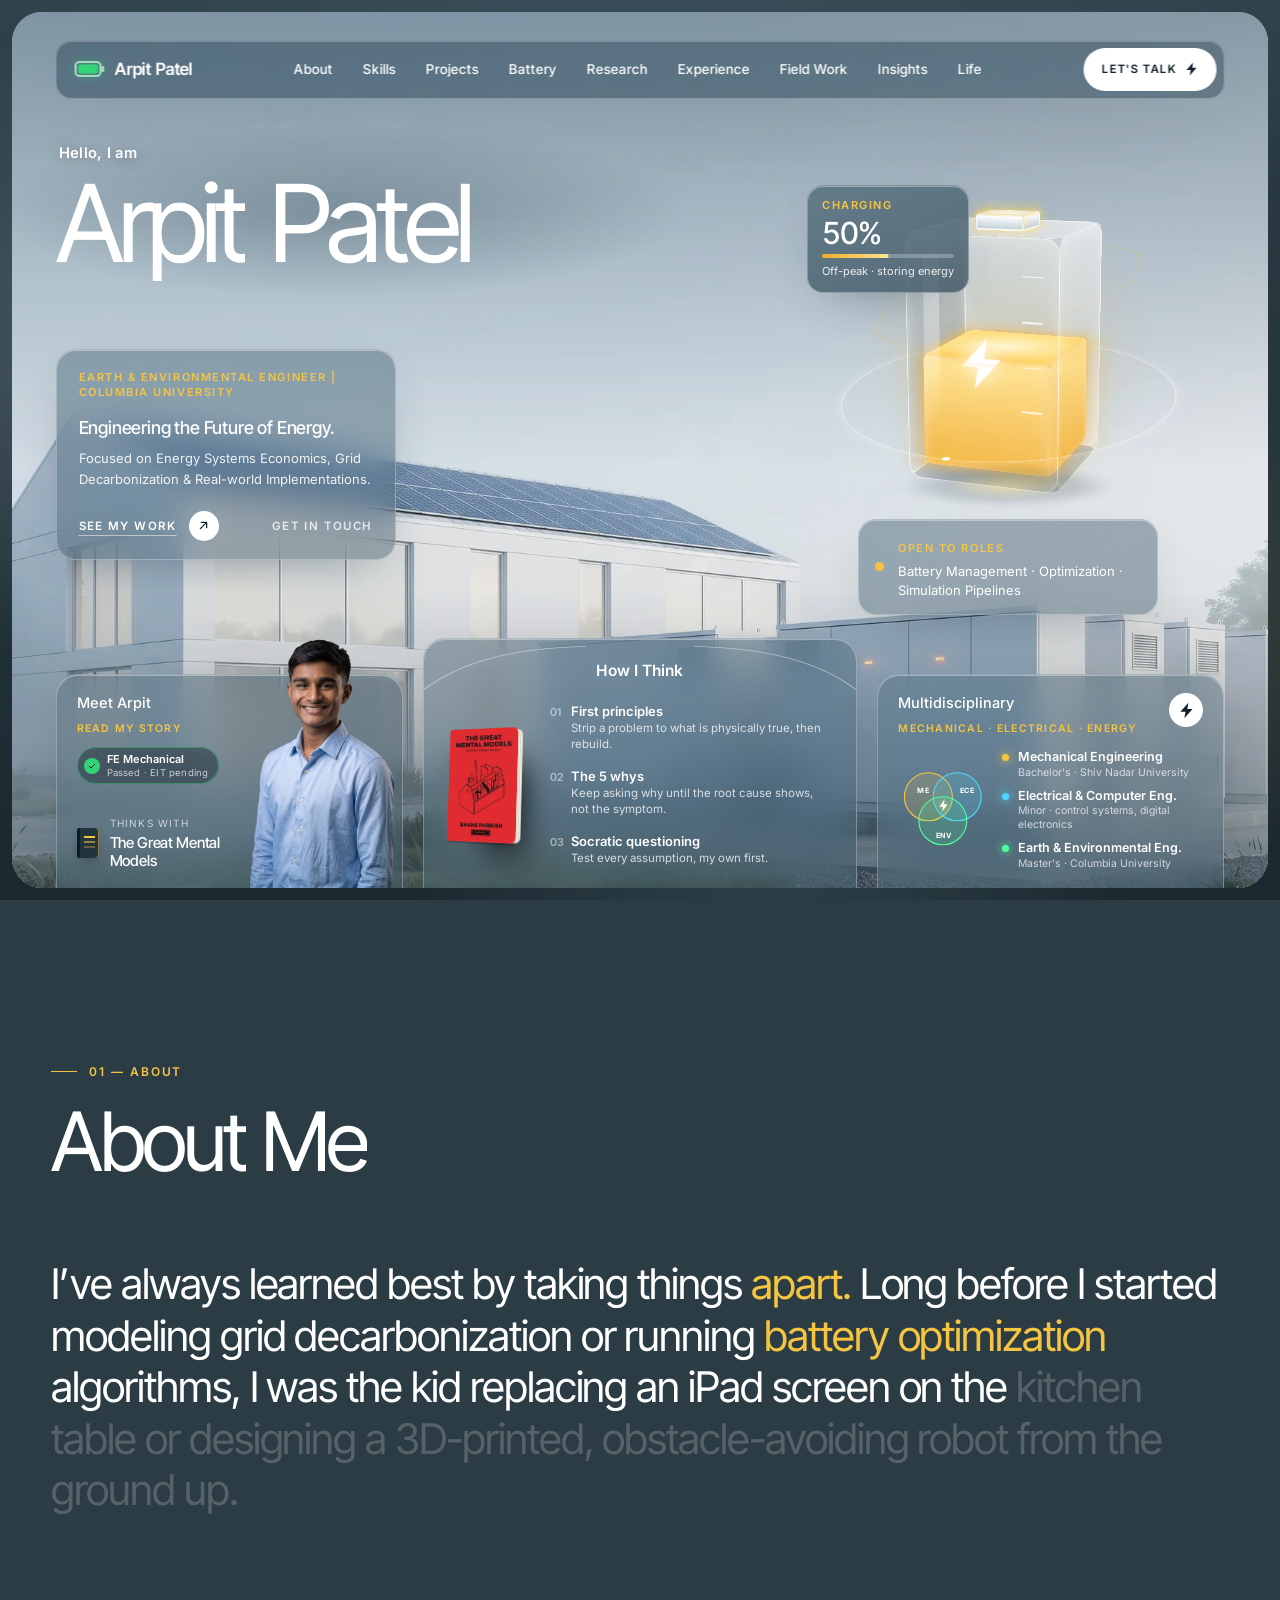
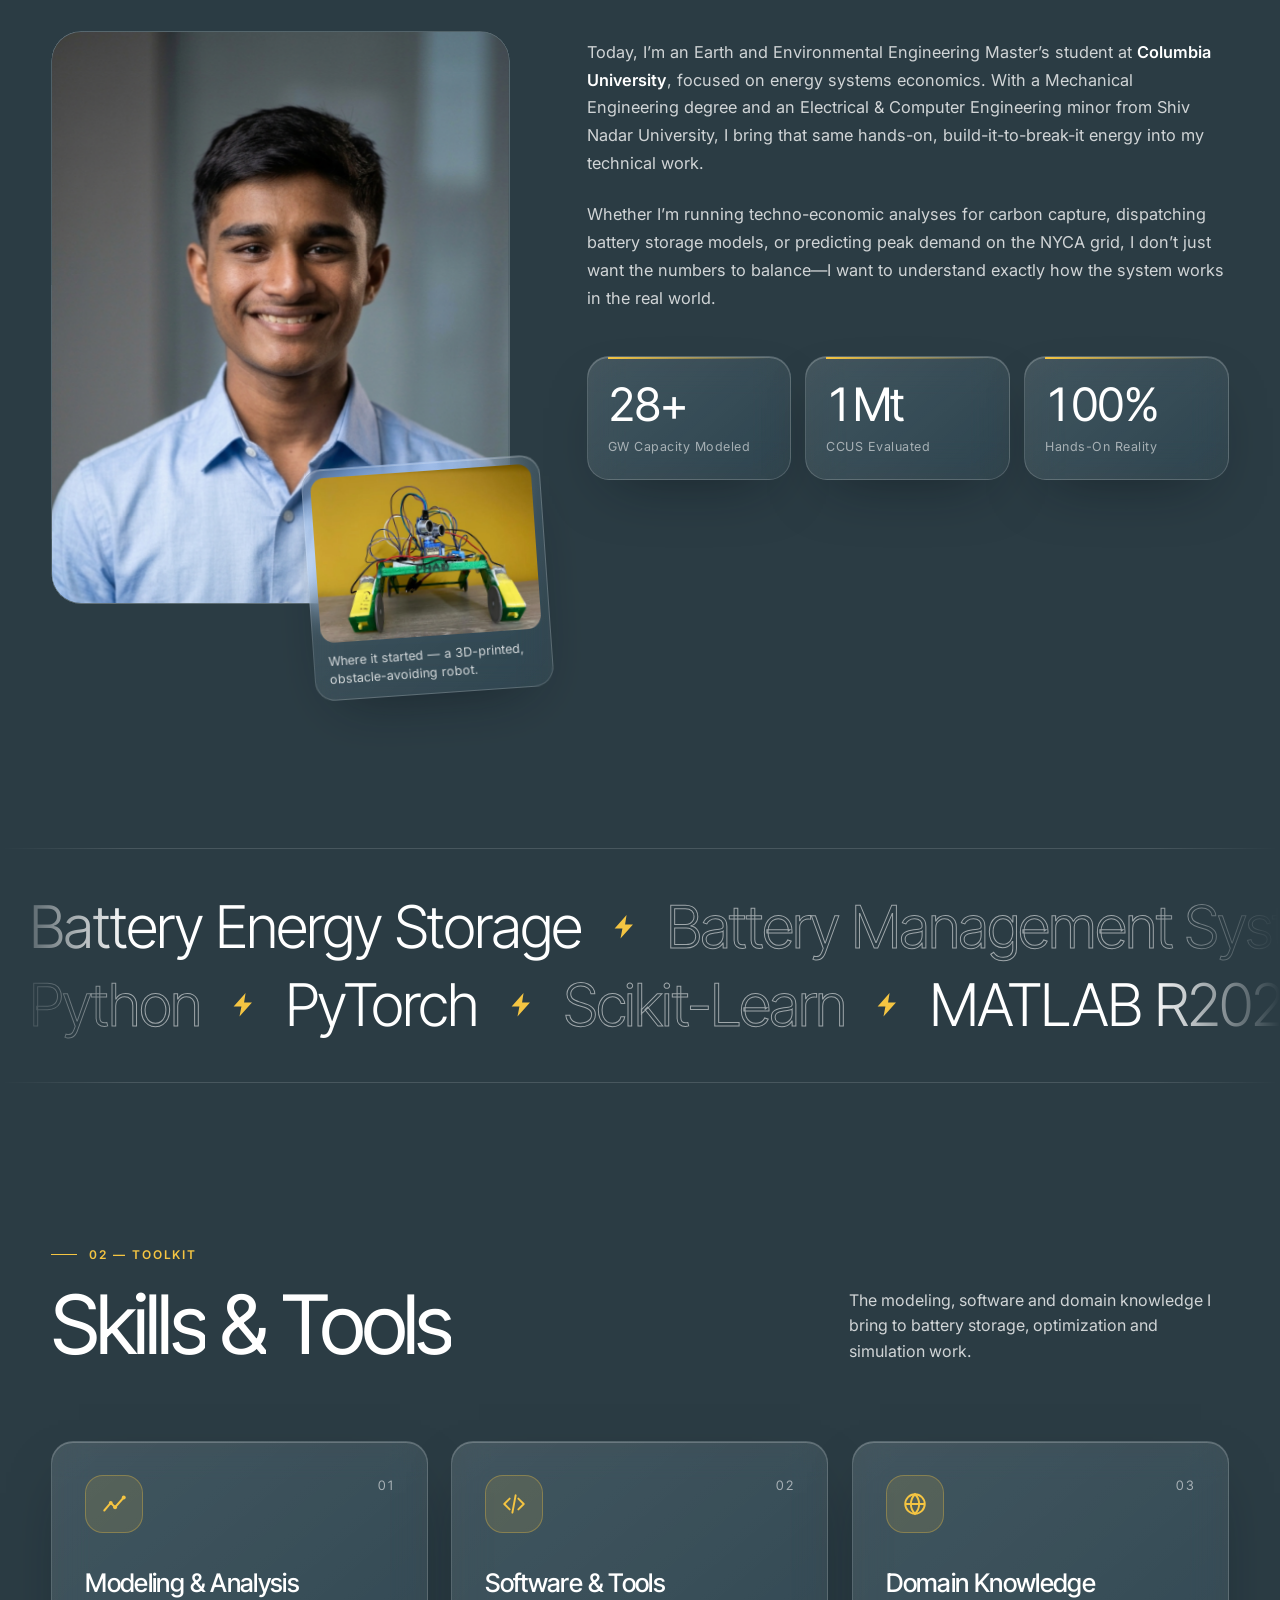
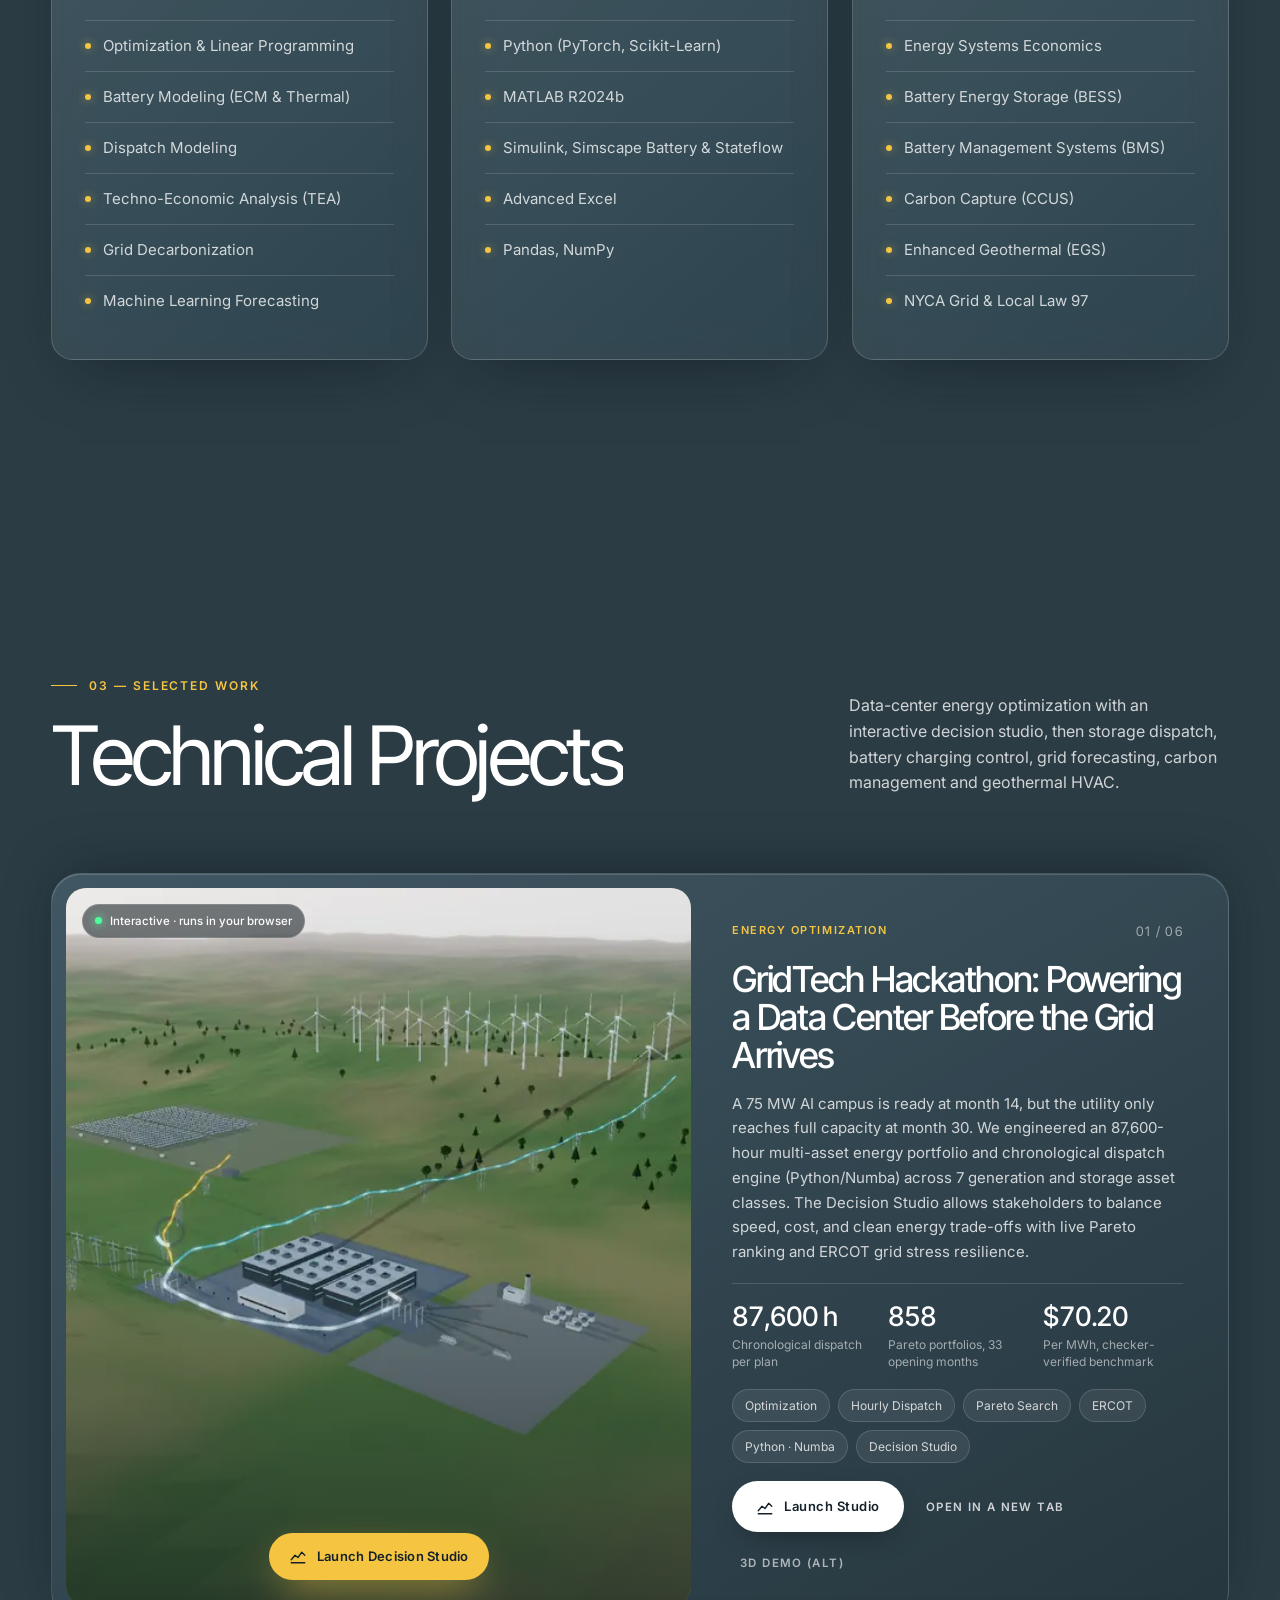
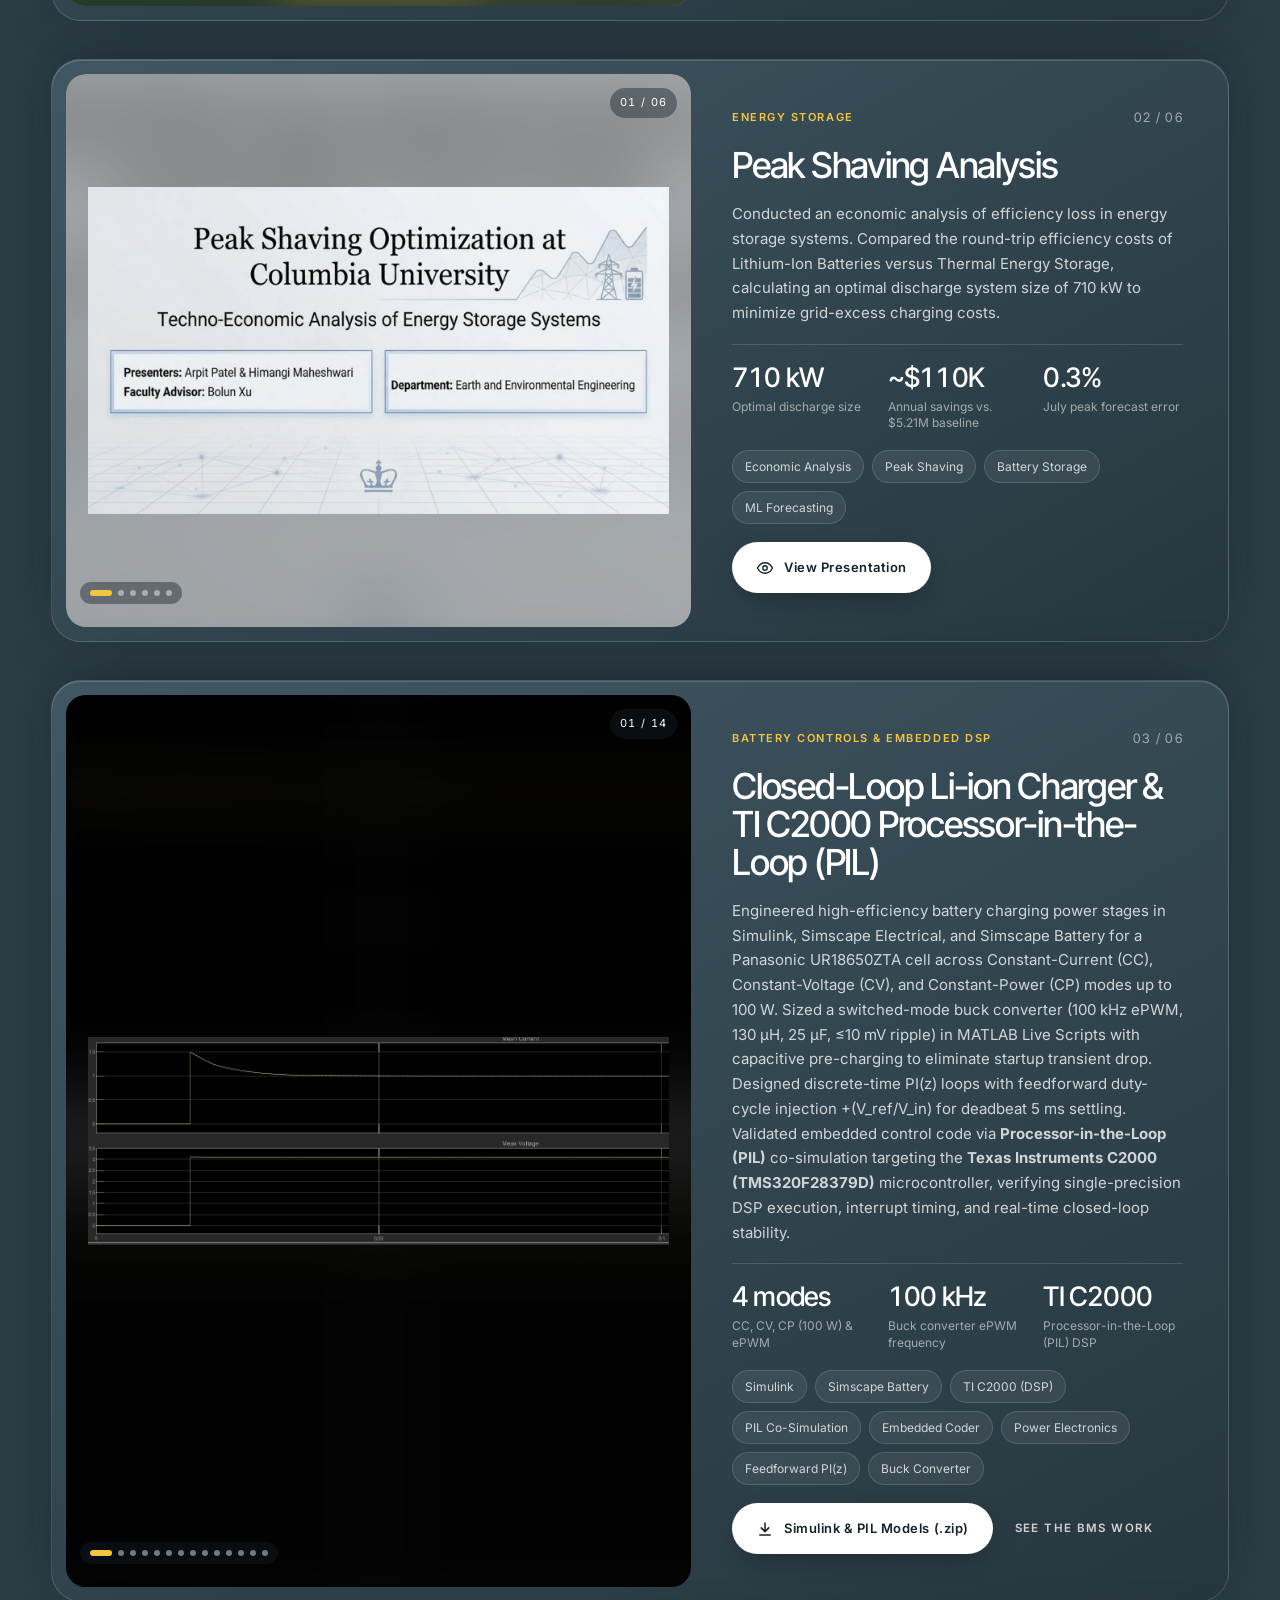
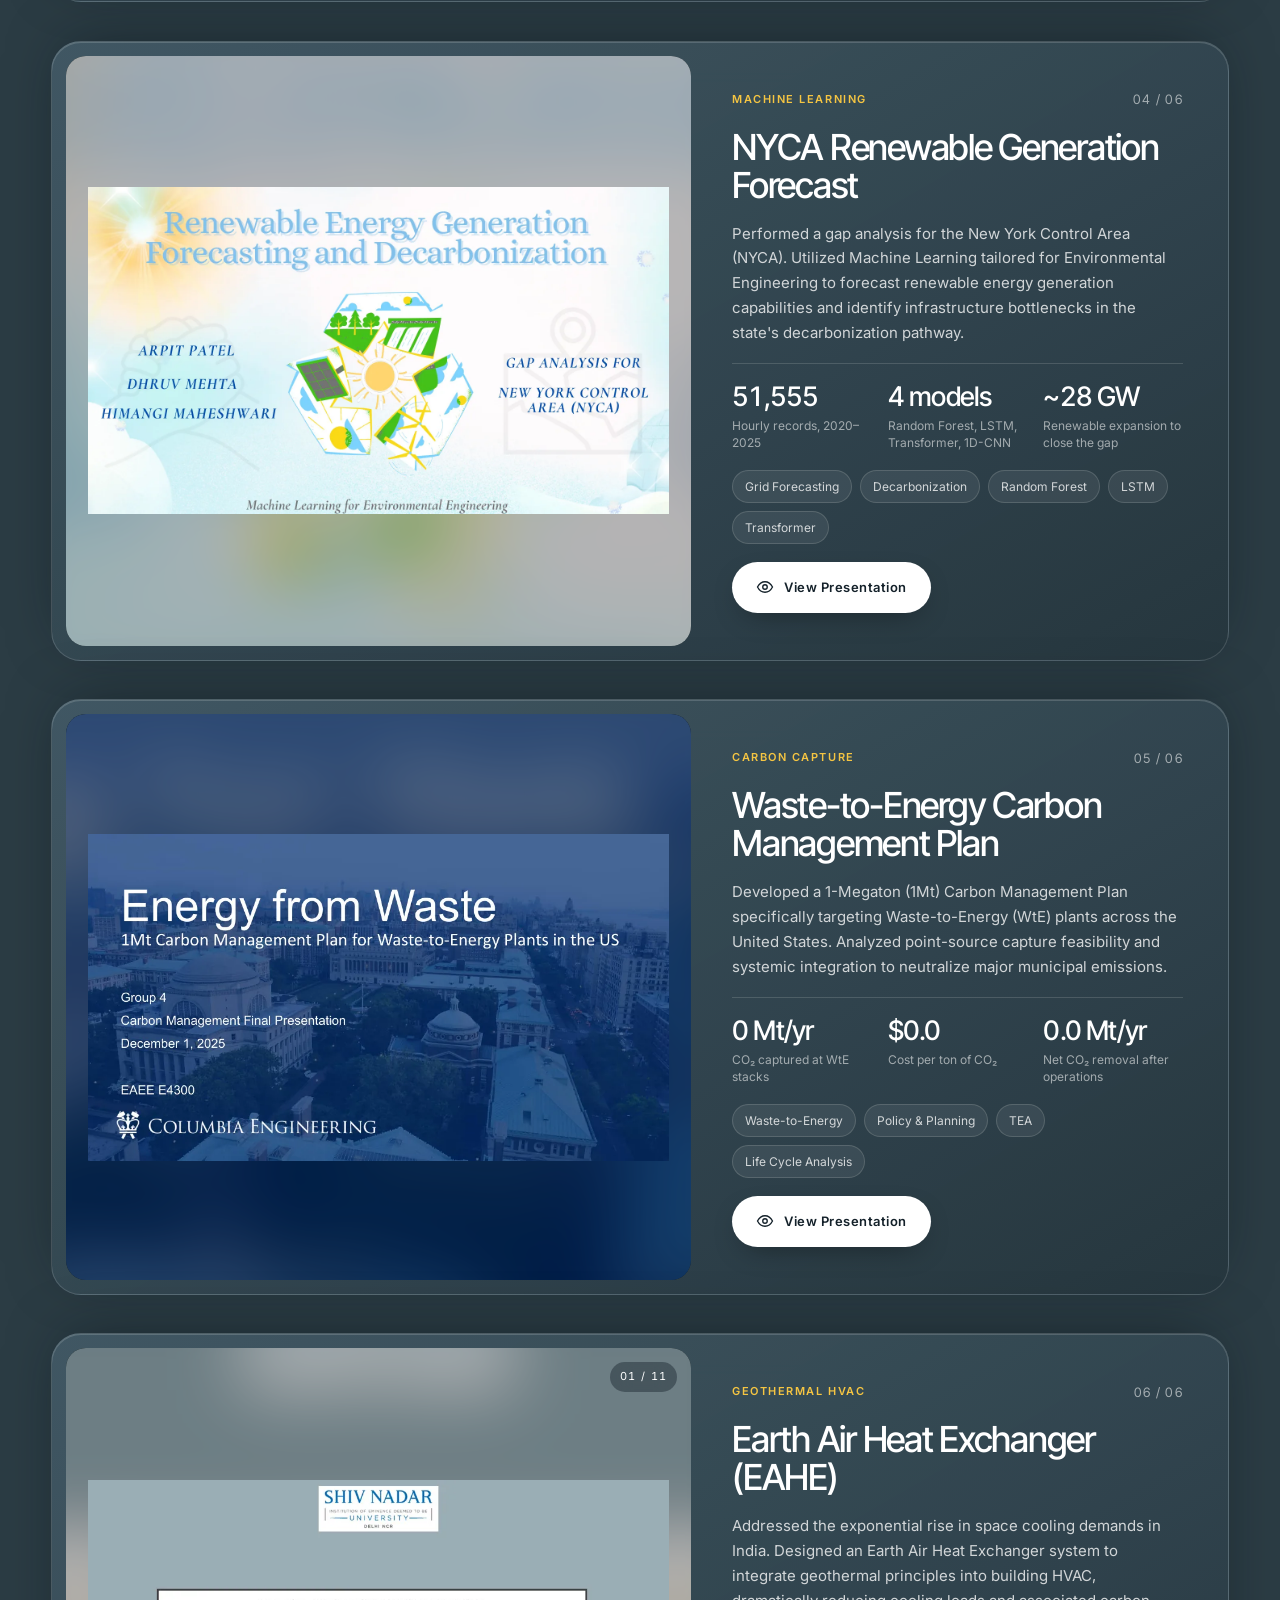
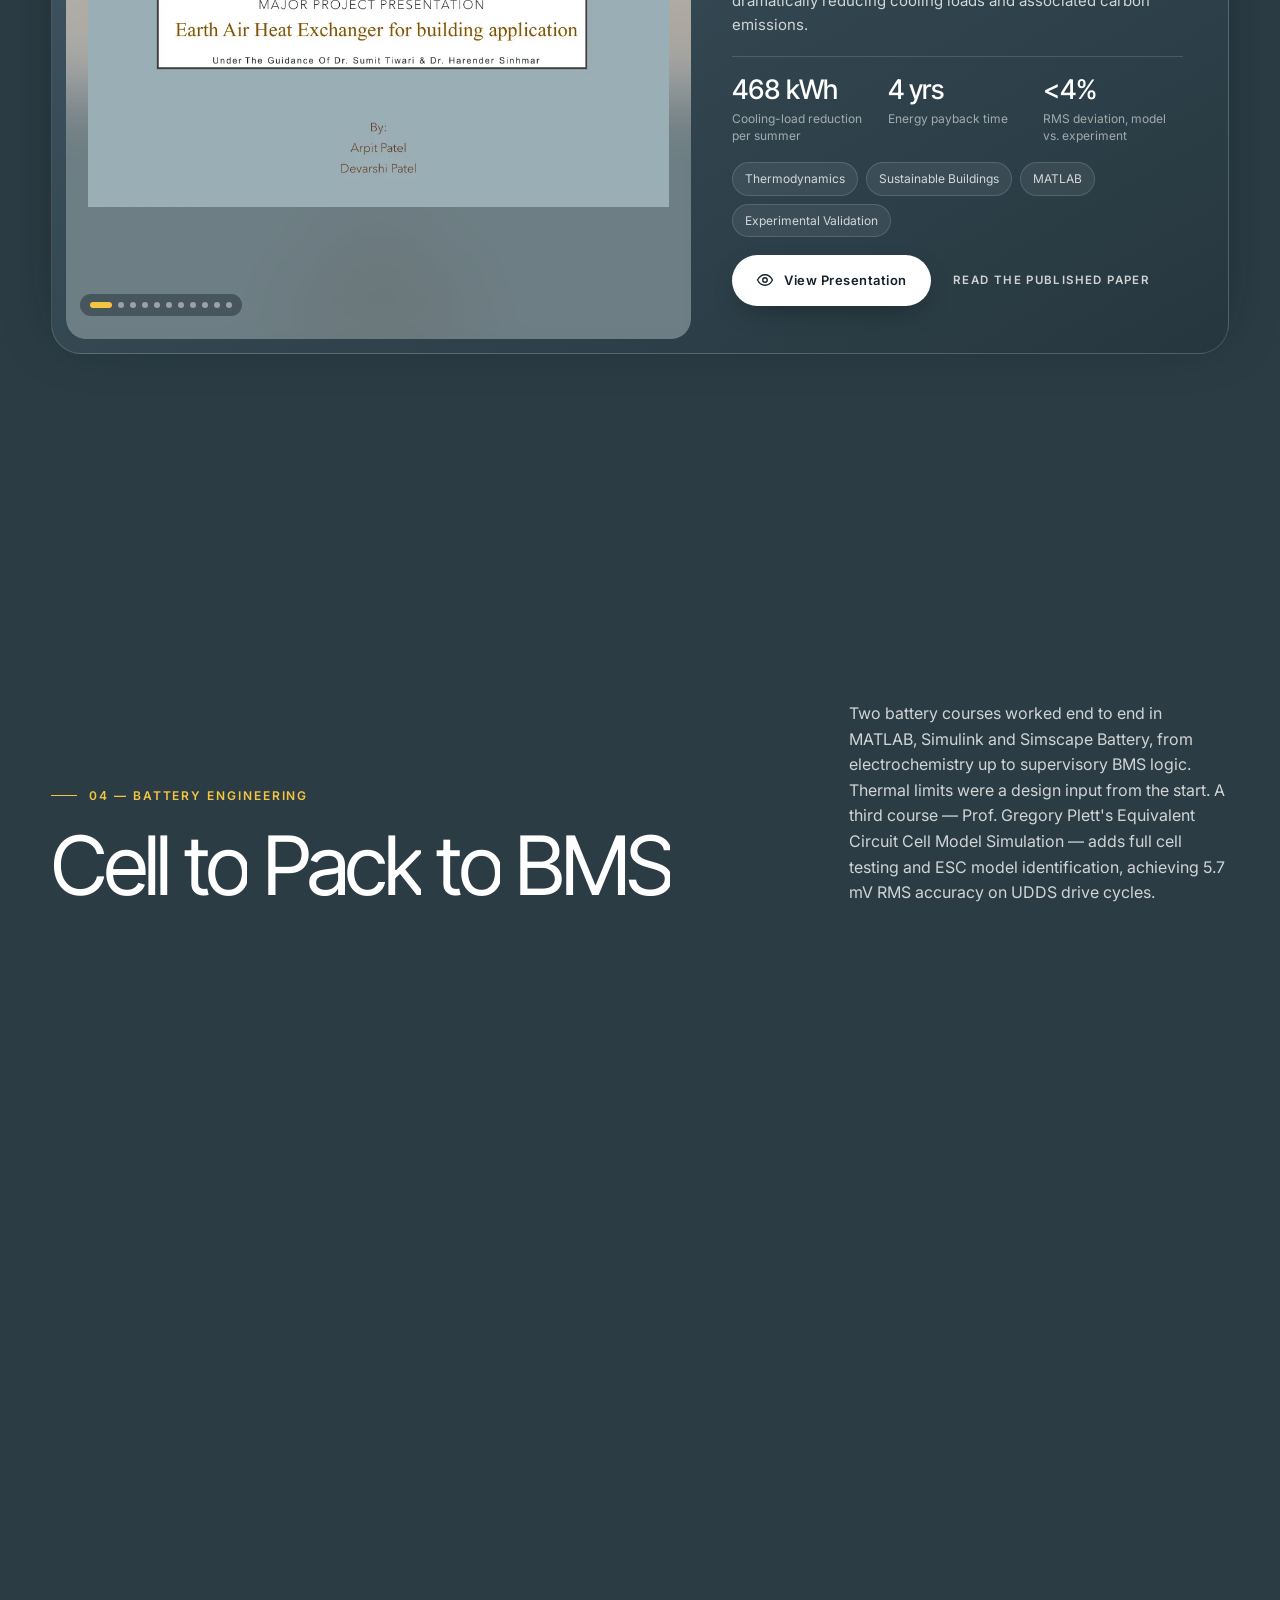
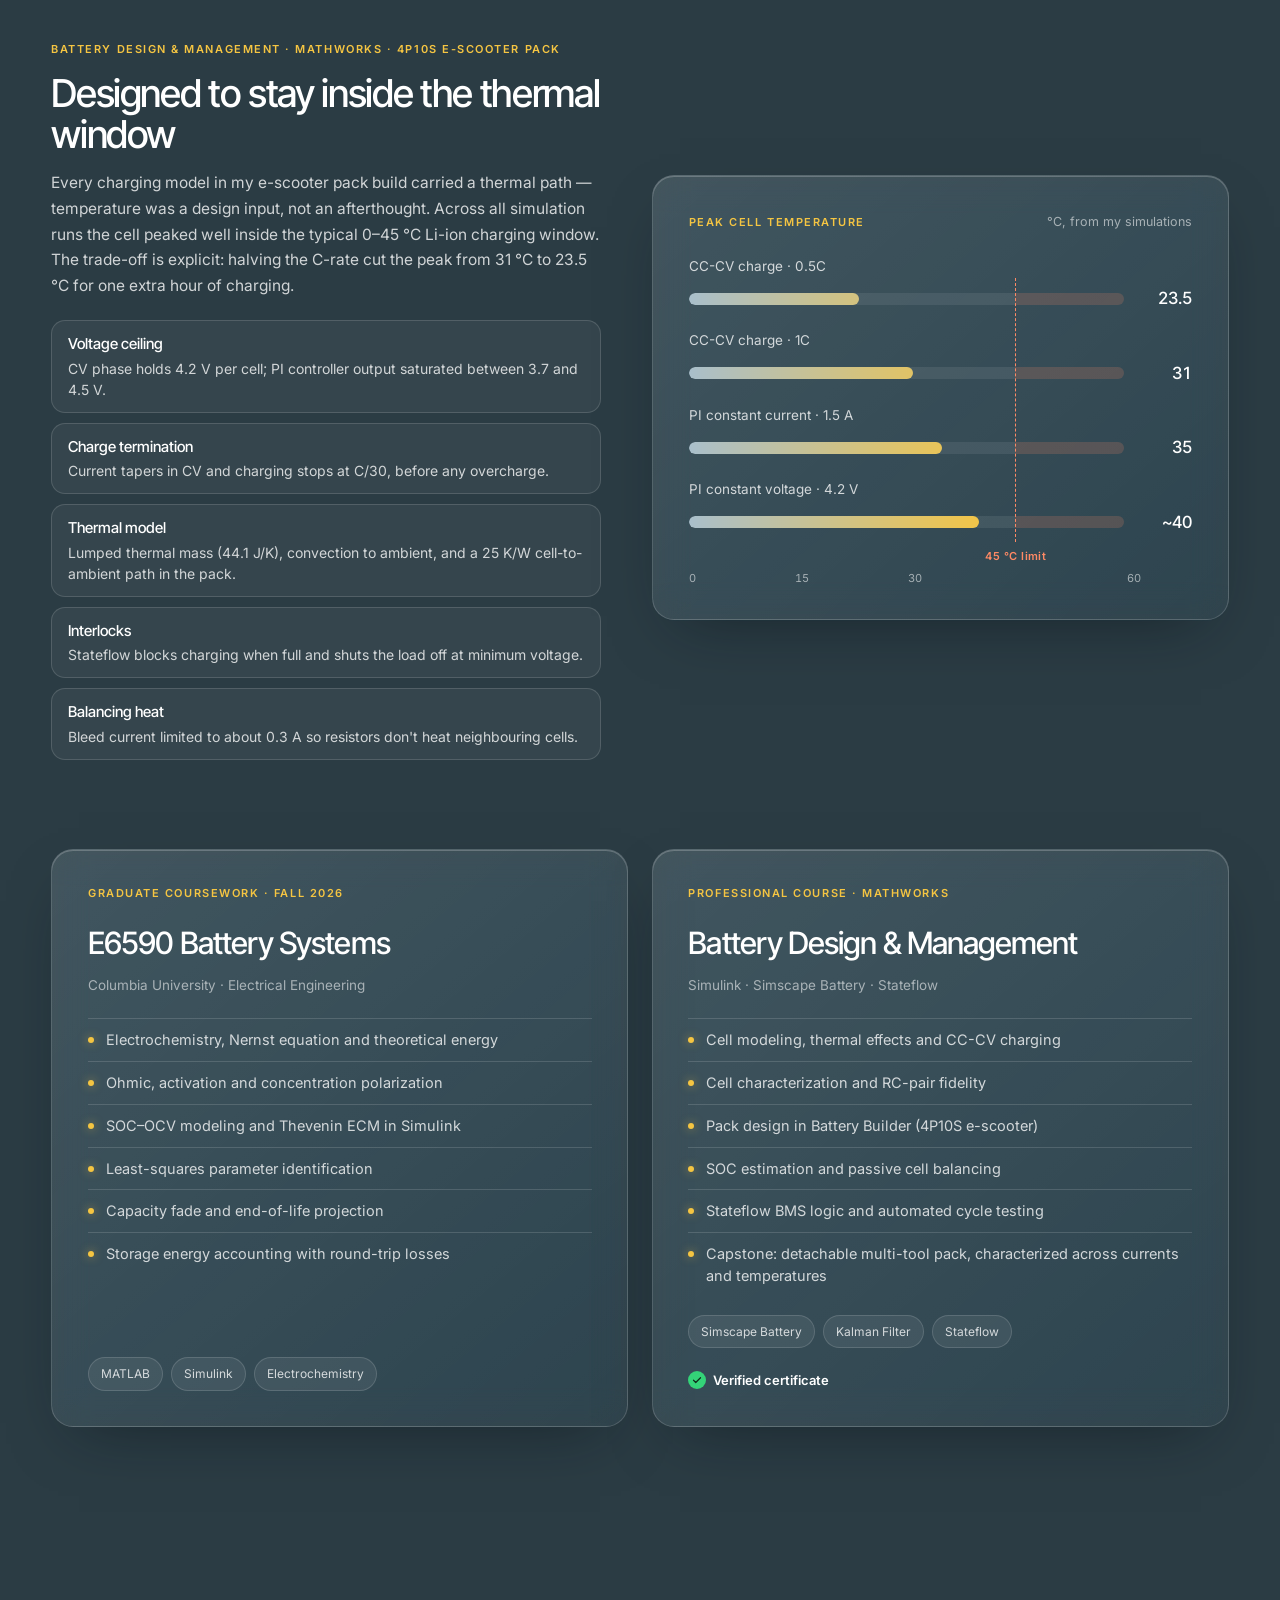
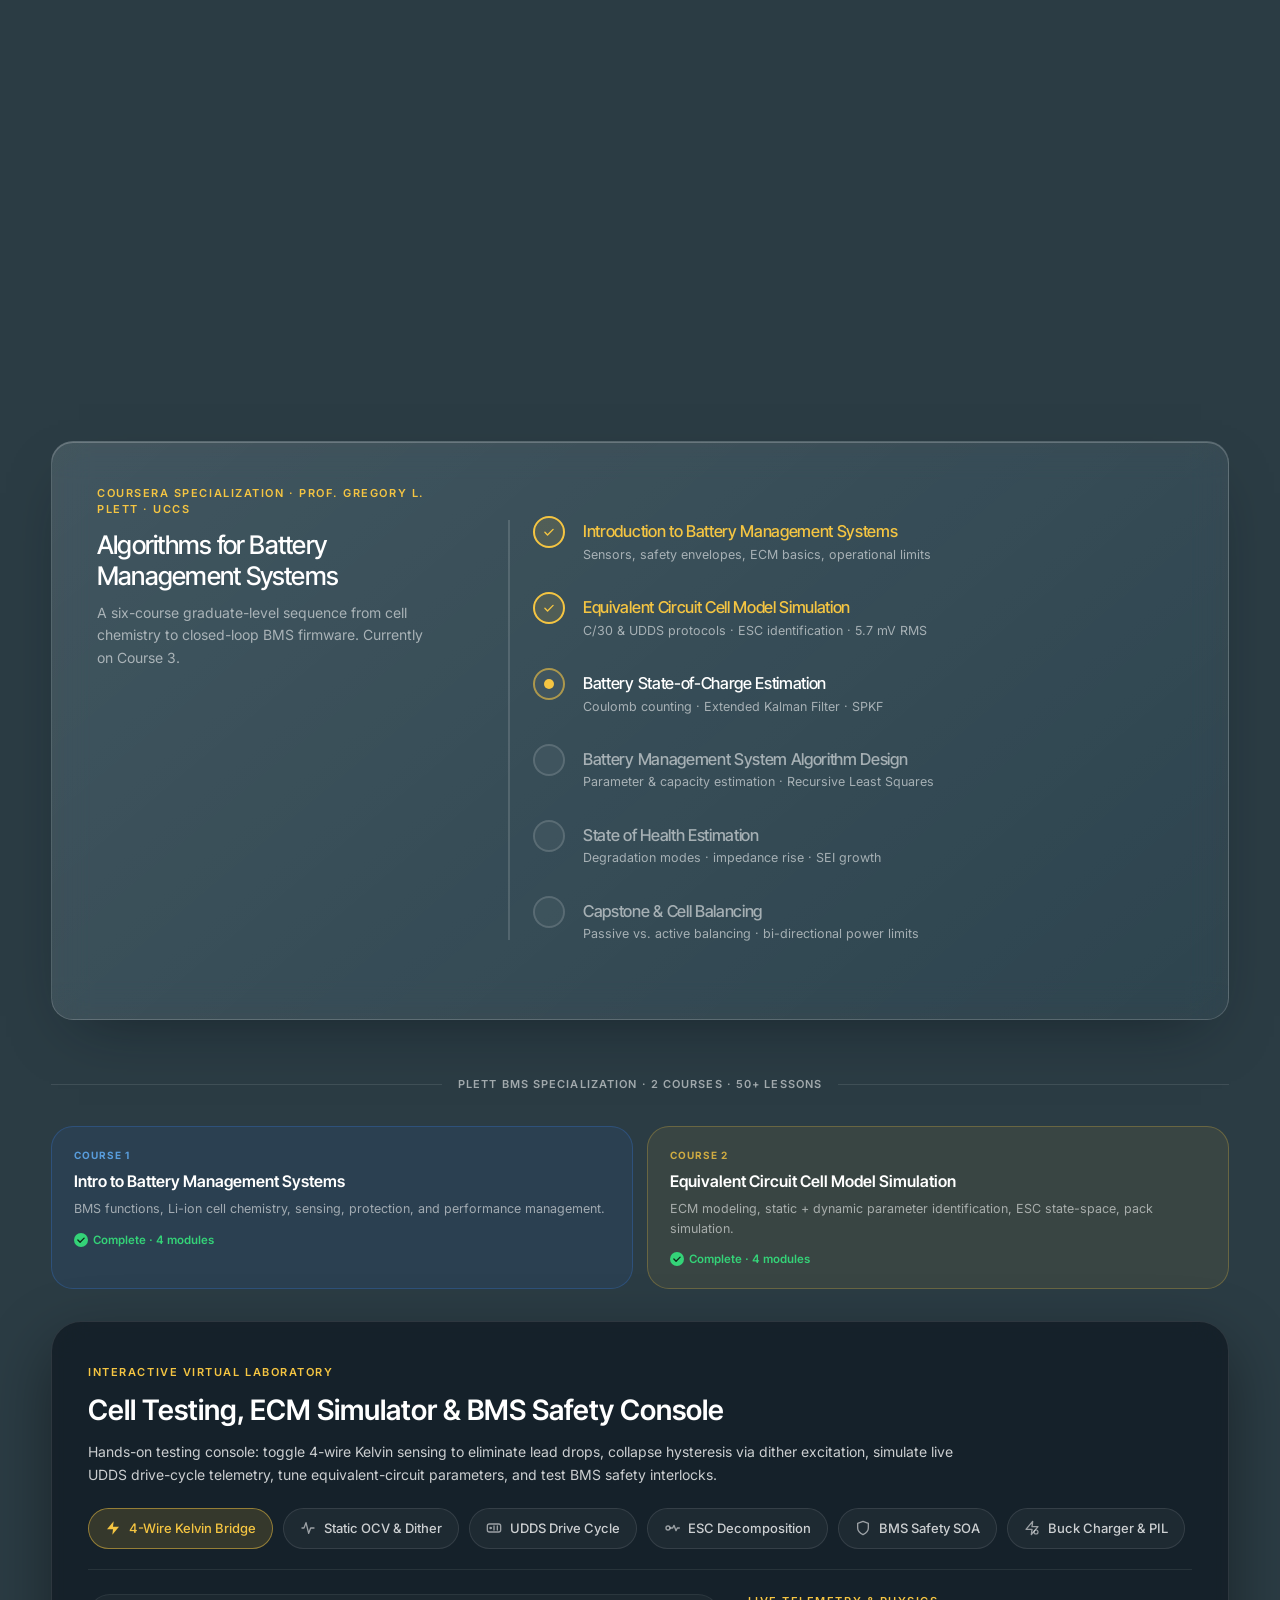
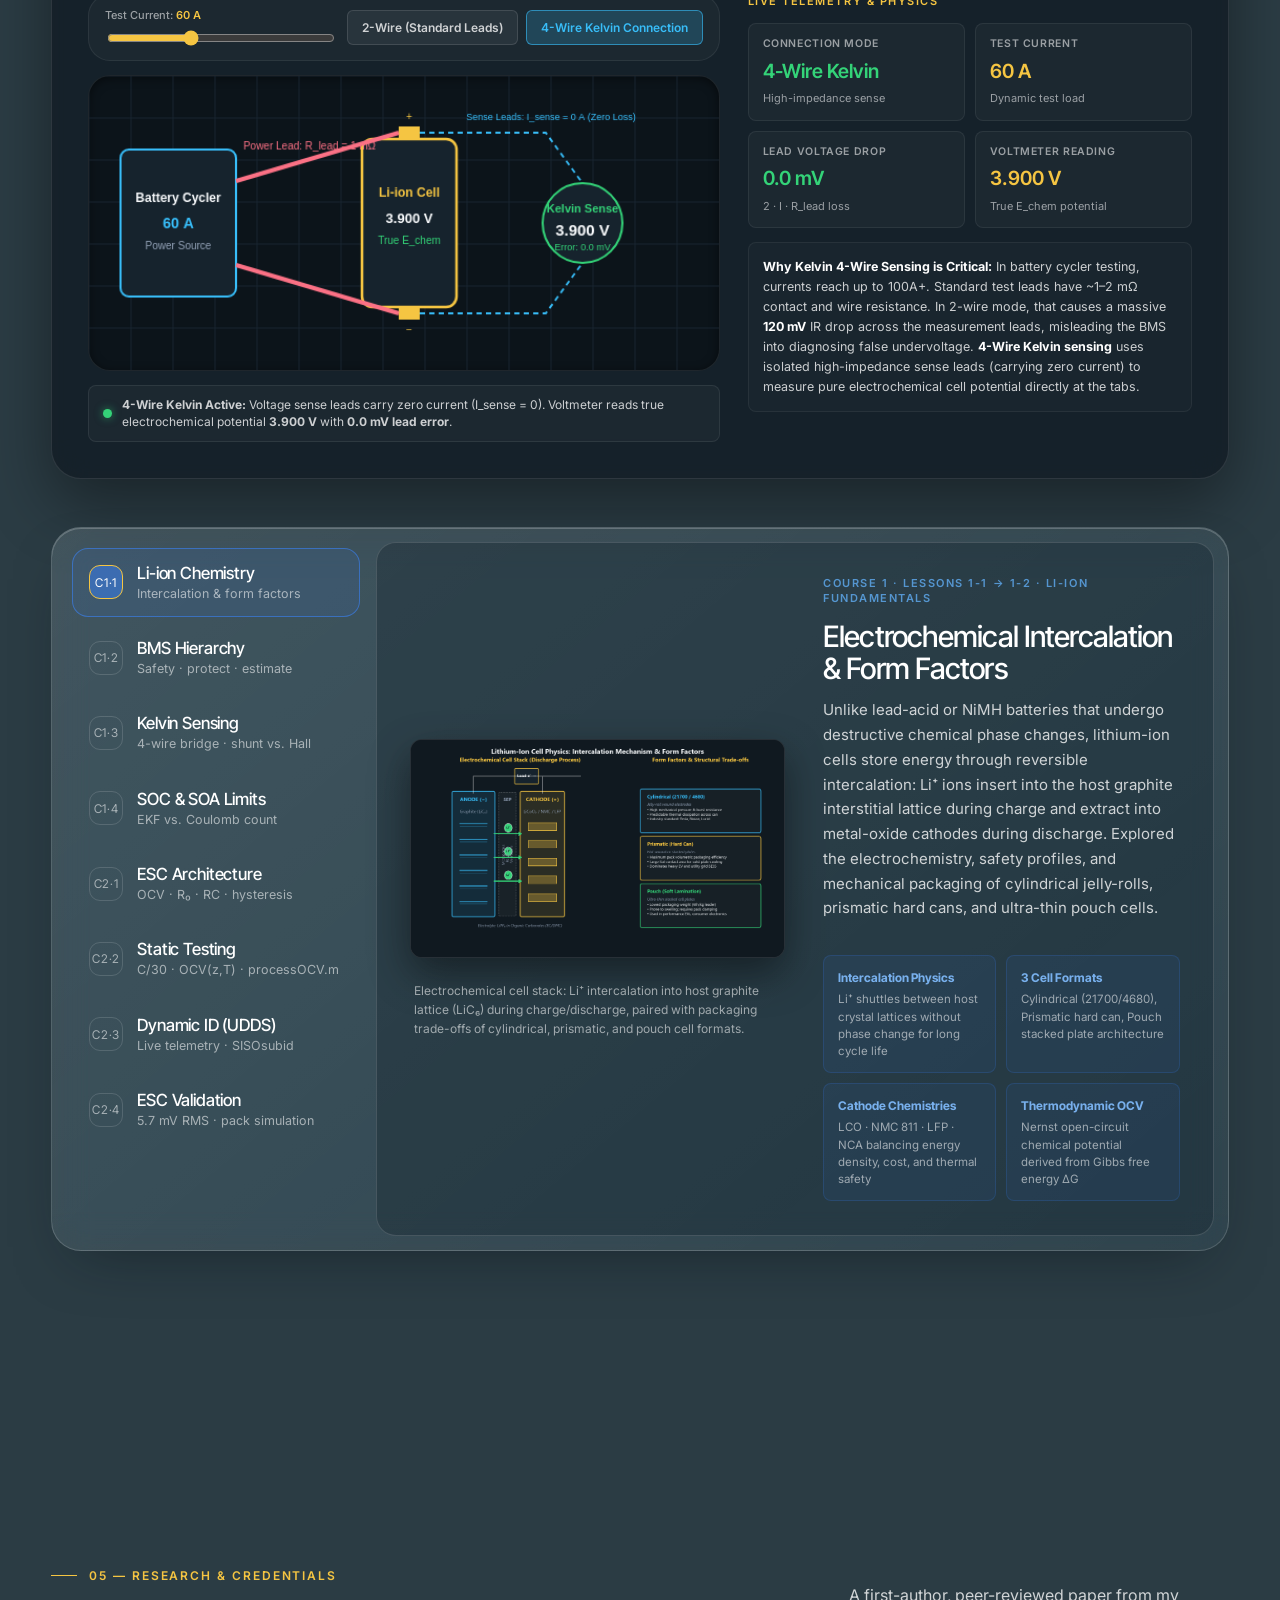
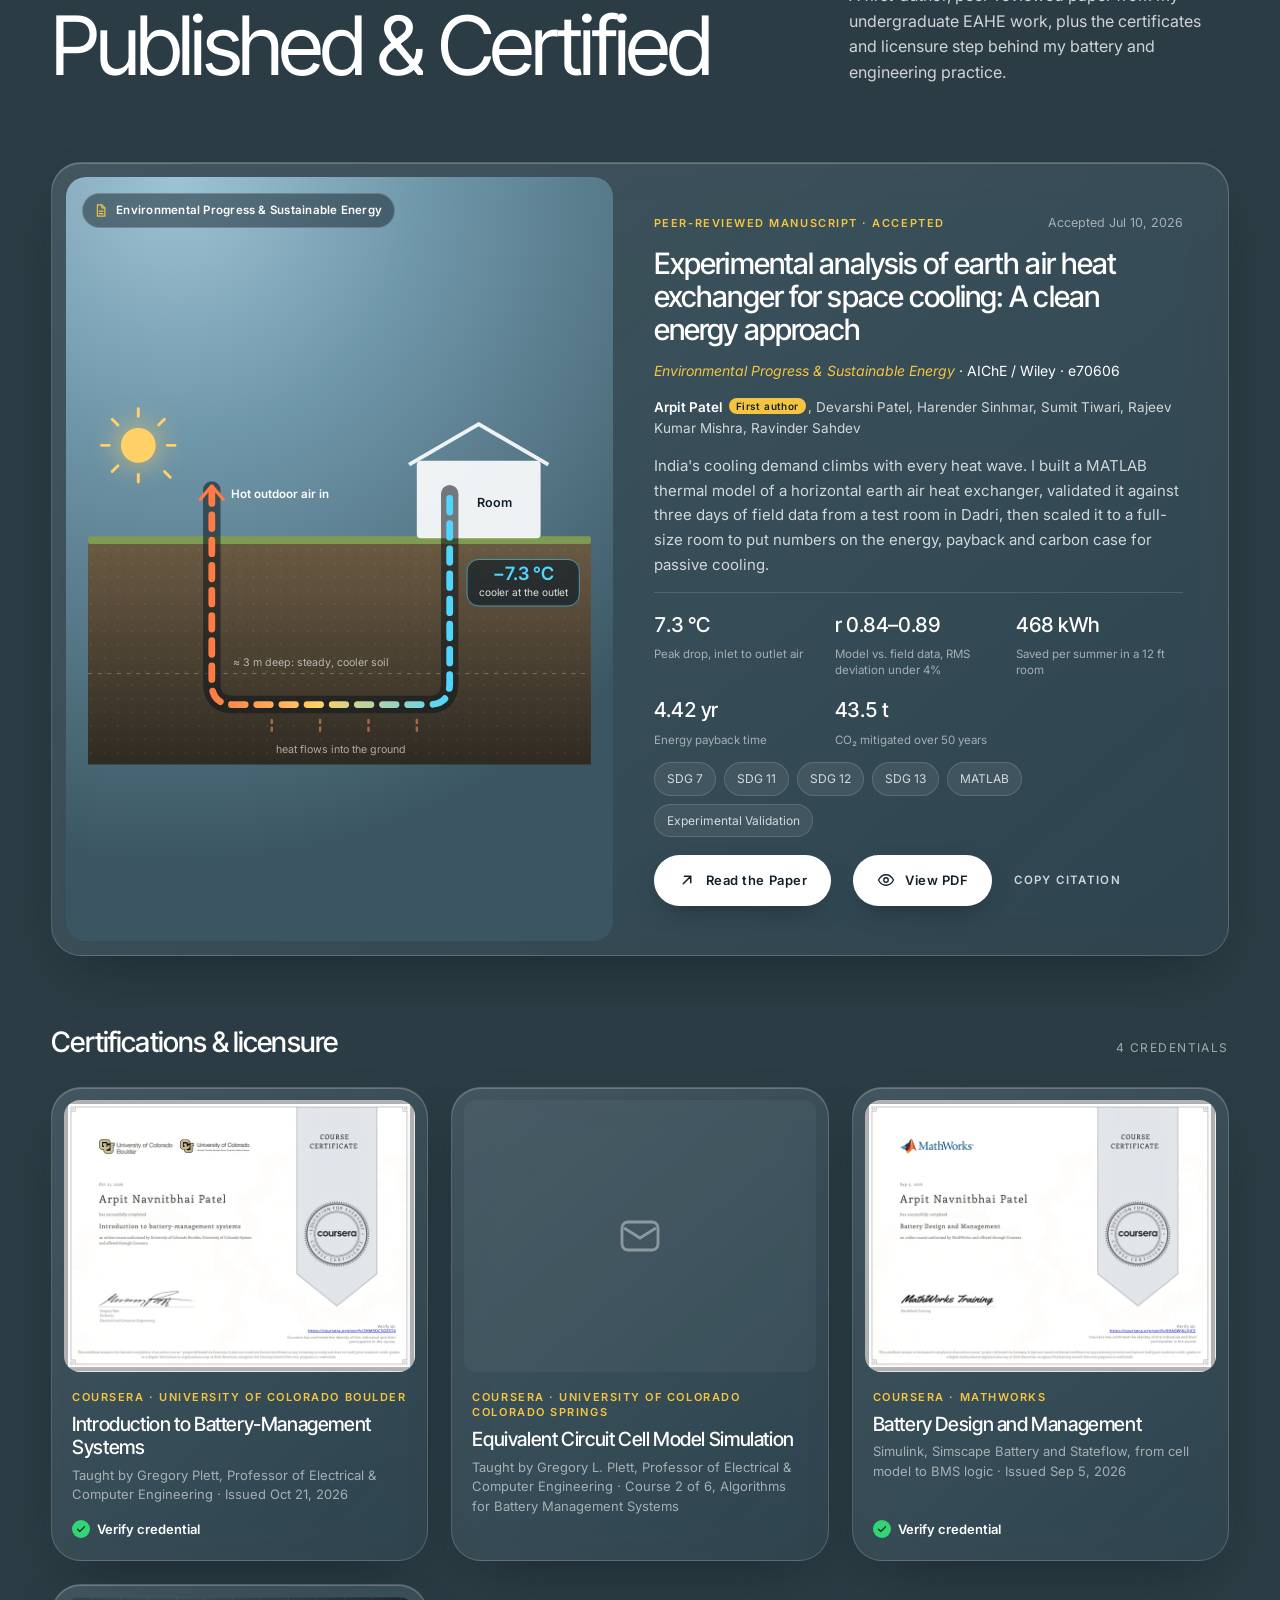
==== commit 562ec6e6: "feat(battery): integrate F:\BatterySystemProject into portfolio — TI C2000 Processor-in-the-Loop (PI" ====
--- a/index.html
+++ b/index.html
@@ -14,7 +14,7 @@
     <link rel="preconnect" href="https://fonts.gstatic.com" crossorigin>
     <link href="https://fonts.googleapis.com/css2?family=Inter+Tight:wght@300;400;500;600&family=Inter:wght@400;500;600&display=swap" rel="stylesheet">
     <link rel="preload" as="image" href="images/ai/hero.webp" imagesrcset="images/ai/hero-sm.webp 1200w, images/ai/hero.webp 2400w" imagesizes="100vw">
-    <link rel="stylesheet" href="style.css?v=26">
+    <link rel="stylesheet" href="style.css?v=27">
     <link rel="stylesheet" href="gridtech/embed.css?v=5">
     <script>document.documentElement.classList.add('js');</script>
 </head>
@@ -475,31 +475,35 @@
                     <article class="project" id="charger" style="--i:2">
                         <div class="project__inner">
                             <div class="project__media">
-                                <div class="carousel" data-carousel data-title="Closed-Loop Li-ion Charger Control">
-                                    <figure class="carousel__slide" data-fit="contain"><img src="images/projects/charger/img_1.webp" alt="Simulink model: 10 kHz PWM buck converter with a PI loop setting the duty cycle from measured current" loading="lazy"></figure>
-                                    <figure class="carousel__slide" data-fit="contain"><img src="images/projects/charger/img_2.webp" alt="PWM-PI result: mean charging current settles on the 1 A reference" loading="lazy"></figure>
-                                    <figure class="carousel__slide" data-fit="contain"><img src="images/projects/charger/img_3.webp" alt="Constant-current PI controller around a Panasonic UR18650ZTA cell with a lumped thermal model" loading="lazy"></figure>
-                                    <figure class="carousel__slide" data-fit="contain"><img src="images/projects/charger/img_4.webp" alt="Constant-current result: 1.5 A held to full charge while temperature rises about 10 K" loading="lazy"></figure>
-                                    <figure class="carousel__slide" data-fit="contain"><img src="images/projects/charger/img_5.webp" alt="Constant-voltage PI controller regulating the cell at 4.2 V" loading="lazy"></figure>
-                                    <figure class="carousel__slide" data-fit="contain"><img src="images/projects/charger/img_6.webp" alt="Constant-voltage result: current tapers as SOC approaches 1 with voltage held at 4.2 V" loading="lazy"></figure>
-                                    <figure class="carousel__slide" data-fit="contain"><img src="images/projects/charger/img_7.webp" alt="Constant-power PI controller using measured voltage times current as feedback" loading="lazy"></figure>
-                                    <figure class="carousel__slide" data-fit="contain"><img src="images/projects/charger/img_8.webp" alt="Constant-power result: 5 W held flat as current falls and voltage rises" loading="lazy"></figure>
-                                    <figure class="carousel__slide" data-fit="contain"><img src="images/projects/charger/img_9.webp" alt="Open-loop buck converter charging stage: switch, diode, inductor and output capacitor" loading="lazy"></figure>
-                                    <figure class="carousel__slide" data-fit="contain"><img src="images/projects/charger/img_10.webp" alt="Open-loop buck result: inductor current ripple at the switching frequency" loading="lazy"></figure>
+                                <div class="carousel" data-carousel data-title="Closed-Loop Li-ion Charger &amp; TI C2000 PIL Simulation">
+                                    <figure class="carousel__slide" data-fit="contain"><img src="images/projects/charger/c2000_pil_architecture.webp" alt="Processor-in-the-Loop (PIL) Co-Simulation: Texas Instruments C2000 DSP running embedded C code in real time with Simscape battery plant" loading="lazy"></figure>
+                                    <figure class="carousel__slide" data-fit="contain"><img src="images/projects/charger/c2000_pil_scope.webp" alt="PIL Scope: Real-time embedded DSP power loop regulating 50 W charging power at 11 A and 4.5 V with zero timing slip" loading="lazy"></figure>
+                                    <figure class="carousel__slide" data-fit="contain"><img src="images/projects/charger/pwm_power_100w_model.webp" alt="100 W High-Power Charging Controller: Discrete-time PI(z) + (V_ref/V_in) voltage feedforward and anti-windup" loading="lazy"></figure>
+                                    <figure class="carousel__slide" data-fit="contain"><img src="images/projects/charger/pwm_power_100w_scope.webp" alt="100 W Scope: Ultra-fast 5 ms settling time, zero overshoot, and dead flat 100 W power regulation" loading="lazy"></figure>
+                                    <figure class="carousel__slide" data-fit="contain"><img src="images/projects/charger/pwm_current_feedforward.webp" alt="PWM Current PI Controller: Dual-loop architecture with feedforward duty cycle injection for fast dynamic response" loading="lazy"></figure>
+                                    <figure class="carousel__slide" data-fit="contain"><img src="images/projects/charger/pwm_current_scope.webp" alt="PWM Current Scope: Fast settling to 20 A reference with smooth inductor ripple filtering" loading="lazy"></figure>
+                                    <figure class="carousel__slide" data-fit="contain"><img src="images/projects/charger/pwm_voltage_feedforward.webp" alt="PWM Voltage PI Controller: Regulating 7.5 V terminal voltage with feedforward duty cycle" loading="lazy"></figure>
+                                    <figure class="carousel__slide" data-fit="contain"><img src="images/projects/charger/pwm_buck_openloop.webp" alt="Switched-Mode Buck Converter: High-side switch, freewheeling diode, LC filter sized in MATLAB Live Script" loading="lazy"></figure>
+                                    <figure class="carousel__slide" data-fit="contain"><img src="images/projects/charger/cc_pi_model.webp" alt="Constant-Current (CC) PI Controller: P gain matched to cell internal impedance (R_INT) to eliminate current spikes" loading="lazy"></figure>
+                                    <figure class="carousel__slide" data-fit="contain"><img src="images/projects/charger/cc_pi_scope.webp" alt="CC Scope: 1.5 A held to full charge, 4.5 V saturation ceiling, and +10 K lumped thermal rise" loading="lazy"></figure>
+                                    <figure class="carousel__slide" data-fit="contain"><img src="images/projects/charger/cv_pi_model.webp" alt="Constant-Voltage (CV) PI Controller: Dimensionless proportional gain regulating cell at 4.2 V ceiling" loading="lazy"></figure>
+                                    <figure class="carousel__slide" data-fit="contain"><img src="images/projects/charger/cv_pi_scope.webp" alt="CV Scope: Exponential current tapering down to C/30 cutoff as SOC reaches 1.0, with cell cooling down" loading="lazy"></figure>
+                                    <figure class="carousel__slide" data-fit="contain"><img src="images/projects/charger/cp_pi_model.webp" alt="Constant-Power (CP) PI Controller: Dynamic V × I power feedback loop maintaining exact reference wattage" loading="lazy"></figure>
+                                    <figure class="carousel__slide" data-fit="contain"><img src="images/projects/charger/cp_pi_scope.webp" alt="CP Scope: Exact 5 W power regulation as voltage climbs and current tapers proportionally" loading="lazy"></figure>
                                 </div>
                             </div>
                             <div class="project__body">
-                                <div class="project__top"><span class="label">Battery Controls</span><span class="project__num">03 / 06</span></div>
-                                <h3>Closed-Loop Li-ion Charger Control</h3>
-                                <p>Built and tuned PI controllers in Simulink and Simscape that charge a Panasonic 18650 cell in constant-current, constant-voltage and constant-power modes, with temperature and SOC tracked through a lumped thermal model. Then took it down to the power stage: a PWM buck converter whose duty cycle is set by a PI loop on measured current. Key finding: matching the proportional gain to the cell's total internal impedance removed current spikes.</p>
+                                <div class="project__top"><span class="label">Battery Controls &amp; Embedded DSP</span><span class="project__num">03 / 06</span></div>
+                                <h3>Closed-Loop Li-ion Charger &amp; TI C2000 Processor-in-the-Loop (PIL)</h3>
+                                <p>Engineered high-efficiency battery charging power stages in Simulink, Simscape Electrical, and Simscape Battery for a Panasonic UR18650ZTA cell across Constant-Current (CC), Constant-Voltage (CV), and Constant-Power (CP) modes up to 100 W. Sized a switched-mode buck converter (100 kHz ePWM, 130 µH, 25 µF, &le;10 mV ripple) in MATLAB Live Scripts with capacitive pre-charging to eliminate startup transient drop. Designed discrete-time PI(z) loops with feedforward duty-cycle injection +(V_ref/V_in) for deadbeat 5 ms settling. Validated embedded control code via <strong>Processor-in-the-Loop (PIL)</strong> co-simulation targeting the <strong>Texas Instruments C2000 (TMS320F28379D)</strong> microcontroller, verifying single-precision DSP execution, interrupt timing, and real-time closed-loop stability.</p>
                                 <div class="metrics">
-                                    <div class="metric"><b><span data-count="4">4</span> modes</b><span>CC, CV, CP and PWM-PI charging</span></div>
-                                    <div class="metric"><b><span data-count="10">10</span> kHz</b><span>Buck converter switching frequency</span></div>
-                                    <div class="metric"><b>+<span data-count="10">10</span> K</b><span>Cell temperature rise, full 1.5 A charge</span></div>
-                                </div>
-                                <div class="chips"><span class="chip">Simulink</span><span class="chip">Simscape Battery</span><span class="chip">PI Control</span><span class="chip">Power Electronics</span><span class="chip">Thermal Modeling</span></div>
+                                    <div class="metric"><b><span data-count="4">4</span> modes</b><span>CC, CV, CP (100 W) &amp; ePWM</span></div>
+                                    <div class="metric"><b><span data-count="100">100</span> kHz</b><span>Buck converter ePWM frequency</span></div>
+                                    <div class="metric"><b>TI C2000</b><span>Processor-in-the-Loop (PIL) DSP</span></div>
+                                </div>
+                                <div class="chips"><span class="chip">Simulink</span><span class="chip">Simscape Battery</span><span class="chip">TI C2000 (DSP)</span><span class="chip">PIL Co-Simulation</span><span class="chip">Embedded Coder</span><span class="chip">Power Electronics</span><span class="chip">Feedforward PI(z)</span><span class="chip">Buck Converter</span></div>
                                 <div class="project__actions">
-                                    <a class="btn btn--light magnetic" href="docs/Battery_Charger_Simulink_Models.zip" download><svg><use href="#i-download"/></svg>Simulink Models</a>
+                                    <a class="btn btn--light magnetic" href="docs/Battery_Charger_Simulink_Models.zip" download><svg><use href="#i-download"/></svg>Simulink &amp; PIL Models (.zip)</a>
                                     <a href="#battery" class="link-plain">See the BMS work</a>
                                 </div>
                             </div>
@@ -609,7 +613,7 @@
                         <button class="bx__tab is-active" type="button" role="tab" id="bx-t1" aria-controls="bx-p1" aria-selected="true"><span class="bx__n">01</span><span><b>Electrochemistry</b><small>Voltage, energy, losses</small></span></button>
                         <button class="bx__tab" type="button" role="tab" id="bx-t2" aria-controls="bx-p2" aria-selected="false" tabindex="-1"><span class="bx__n">02</span><span><b>Cell Modeling</b><small>ECM + characterization</small></span></button>
                         <button class="bx__tab" type="button" role="tab" id="bx-t3" aria-controls="bx-p3" aria-selected="false" tabindex="-1"><span class="bx__n">03</span><span><b>Cell Testing &amp; ESC Model</b><small>C/30 · UDDS · 5.7 mV RMS</small></span></button>
-                        <button class="bx__tab" type="button" role="tab" id="bx-t4" aria-controls="bx-p4" aria-selected="false" tabindex="-1"><span class="bx__n">04</span><span><b>Safe Charging</b><small>CC-CV with thermal model</small></span></button>
+                        <button class="bx__tab" type="button" role="tab" id="bx-t4" aria-controls="bx-p4" aria-selected="false" tabindex="-1"><span class="bx__n">04</span><span><b>Power Stage &amp; PIL</b><small>100 kHz Buck · TI C2000 DSP</small></span></button>
                         <button class="bx__tab" type="button" role="tab" id="bx-t5" aria-controls="bx-p5" aria-selected="false" tabindex="-1"><span class="bx__n">05</span><span><b>Pack Design</b><small>4P10S e-scooter pack</small></span></button>
                         <button class="bx__tab" type="button" role="tab" id="bx-t6" aria-controls="bx-p6" aria-selected="false" tabindex="-1"><span class="bx__n">06</span><span><b>SOC Estimation</b><small>Coulomb counting vs. Kalman</small></span></button>
                         <button class="bx__tab" type="button" role="tab" id="bx-t7" aria-controls="bx-p7" aria-selected="false" tabindex="-1"><span class="bx__n">07</span><span><b>Balancing &amp; Logic</b><small>Passive balancing, Stateflow</small></span></button>
@@ -709,37 +713,24 @@
 
 <!-- 04 -->
                         <div class="bx__panel" role="tabpanel" id="bx-p4" aria-labelledby="bx-t4">
-                            <figure class="bx__fig">
-                                <svg viewBox="0 0 420 250" role="img" aria-label="CC-CV charge: current constant then tapering, voltage rising then held at 4.2 volts, temperature peaking at the switch to CV">
-                                    <g class="fx-grid"><path d="M40 200H400"/><path class="fx-dash-l" d="M263 30V200"/></g>
-                                    <g class="fx-phase" text-anchor="middle"><text x="151" y="22">CC phase</text><text x="331" y="22">CV phase</text></g>
-                                    <path class="fx-line fx-mist fx-draw" pathLength="1" d="M40 150C90 120 200 95 263 60L400 60"/>
-                                    <path class="fx-line fx-sun fx-draw" pathLength="1" d="M40 74L263 74C300 160 340 185 380 192"/>
-                                    <path class="fx-line fx-hot fx-dashed" d="M40 190C150 160 230 108 263 102C310 112 350 160 400 178"/>
-                                    <circle class="fx-dot" cx="380" cy="192" r="4"/>
-                                    <circle class="fx-dot fx-dot--hot" cx="263" cy="102" r="4"/>
-                                    <g class="fx-tick">
-                                        <text x="272" y="52">4.2 V hold</text>
-                                        <text x="394" y="216" text-anchor="end">C/30 cutoff</text>
-                                        <text x="250" y="62" text-anchor="end" class="fx-hot-t">peak 31 °C</text>
-                                    </g>
-                                    <path class="fx-lead" d="M252 64L261 96"/>
-                                    <g class="fx-legend">
-                                        <path class="fx-line fx-mist" d="M44 226h18"/><text x="68" y="230">Voltage</text>
-                                        <path class="fx-line fx-sun" d="M140 226h18"/><text x="164" y="230">Current</text>
-                                        <path class="fx-line fx-hot fx-dashed" d="M236 226h18"/><text x="260" y="230">Temperature</text>
-                                    </g>
-                                </svg>
-                                <figcaption>Shape of my 1C charge run (schematic). Most of the charge goes in during CC; the cell cools during CV.</figcaption>
+                            <figure class="bx__fig bms-media-fig">
+                                <div class="carousel" data-carousel data-title="Safe Charging &amp; Buck Converter Controls">
+                                    <figure class="carousel__slide" data-fit="contain"><img src="images/projects/charger/c2000_pil_architecture.webp" alt="Processor-in-the-Loop (PIL) co-simulation with Texas Instruments C2000 DSP and Simscape battery plant" loading="lazy"></figure>
+                                    <figure class="carousel__slide" data-fit="contain"><img src="images/projects/charger/c2000_pil_scope.webp" alt="PIL Scope: Real-time embedded DSP power loop regulating 50 W charging power at 11 A and 4.5 V" loading="lazy"></figure>
+                                    <figure class="carousel__slide" data-fit="contain"><img src="images/projects/charger/pwm_power_100w_scope.webp" alt="100 W Power Charging: Deadbeat 5 ms settling time, zero overshoot, and perfectly flat power regulation" loading="lazy"></figure>
+                                    <figure class="carousel__slide" data-fit="contain"><img src="images/projects/charger/cv_pi_scope.webp" alt="Constant-Voltage scope: current tapers to C/30 cutoff as SOC reaches 1.0, with cell cooling down" loading="lazy"></figure>
+                                    <figure class="carousel__slide" data-fit="contain"><img src="images/projects/charger/cc_pi_scope.webp" alt="Constant-Current scope: 1.5 A held to full charge with lumped thermal rise of +10 K" loading="lazy"></figure>
+                                </div>
+                                <figcaption>Closed-loop battery charging power stage: 100 kHz switched-mode buck converter with feedforward PI(z) control and TI C2000 Processor-in-the-Loop (PIL) DSP verification.</figcaption>
                             </figure>
                             <div class="bx__copy">
-                                <span class="label">Battery Design &amp; Management</span>
-                                <h3>CC-CV charging with a thermal model attached</h3>
-                                <p>Gave the cell a lumped thermal mass and a convective path to ambient, then swept charge current and voltage threshold to map the trade-off between charge time, final SOC and peak temperature, so the charger can be sized to a thermal budget instead of guessed.</p>
+                                <span class="label">Battery Design &amp; Embedded Power</span>
+                                <h3>Closed-Loop Charging &amp; TI C2000 PIL Co-Simulation</h3>
+                                <p>Engineered multi-mode battery charging stages (CC, CV, and CP up to 100 W) in Simulink, Simscape Electrical, and Simscape Battery with lumped thermal dissipation. Designed a 100 kHz switched-mode buck converter (L &approx; 130 &mu;H, C = 25 &mu;F, &Delta;V &le; 10 mV) in MATLAB Live Scripts with capacitive pre-charging to prevent startup droop. Implemented discrete-time PI(z) loops with feedforward duty-cycle injection +(V_ref/V_in) for deadbeat 5 ms settling, and validated firmware via <strong>Processor-in-the-Loop (PIL)</strong> on a <strong>Texas Instruments C2000 (TMS320F28379D)</strong> microcontroller.</p>
                                 <ul class="bx__facts">
-                                    <li><b>99% in 1.4 h</b><span>1C charge, peaking at 31 °C</span></li>
-                                    <li><b>23.5 °C</b><span>Peak at 0.5C, for one extra hour</span></li>
-                                    <li><b>82% SOC</b><span>If the threshold drops to 4.0 V</span></li>
+                                    <li><b>100 kHz</b><span>Switched-mode ePWM frequency with LC ripple filtering</span></li>
+                                    <li><b>TI C2000</b><span>Processor-in-the-Loop real-time DSP co-simulation</span></li>
+                                    <li><b>&lt; 5 ms</b><span>Deadbeat feedforward transient settling time</span></li>
                                 </ul>
                             </div>
                         </div>
@@ -1007,6 +998,190 @@
                     </div>
                 </div>
 
+                <!-- ============ INTERACTIVE BATTERY & ECM STUDIO ============ -->
+                <div class="glass bms-studio" id="bms-studio" data-reveal style="--d:.1s" data-spotlight>
+                    <div class="bms-studio__head">
+                        <div class="bms-studio__title-wrap">
+                            <span class="label" style="color:var(--sun);">Interactive Virtual Laboratory</span>
+                            <h3 class="bms-studio__title">Cell Testing, ECM Simulator &amp; BMS Safety Console</h3>
+                            <p class="bms-studio__desc">Hands-on testing console: toggle 4-wire Kelvin sensing to eliminate lead drops, collapse hysteresis via dither excitation, simulate live UDDS drive-cycle telemetry, tune equivalent-circuit parameters, and test BMS safety interlocks.</p>
+                        </div>
+                        <!-- Mode selector pills -->
+                        <div class="bms-studio__modes" role="tablist" aria-label="Interactive simulation modes">
+                            <button class="bms-smode is-active" type="button" data-smode="kelvin"><svg viewBox="0 0 24 24"><path d="M13 2 3 14h9l-1 8 10-12h-9l1-8z" fill="currentColor"/></svg><span>4-Wire Kelvin Bridge</span></button>
+                            <button class="bms-smode" type="button" data-smode="static"><svg viewBox="0 0 24 24"><path d="M3 12h3l3-8 4 16 3-8h5" fill="none" stroke="currentColor" stroke-width="2" stroke-linecap="round" stroke-linejoin="round"/></svg><span>Static OCV &amp; Dither</span></button>
+                            <button class="bms-smode" type="button" data-smode="udds"><svg viewBox="0 0 24 24"><rect x="2" y="6" width="20" height="12" rx="3" fill="none" stroke="currentColor" stroke-width="2"/><circle cx="7" cy="12" r="2" fill="currentColor"/><path d="M12 9v6M17 9v6" stroke="currentColor" stroke-width="2" stroke-linecap="round"/></svg><span>UDDS Drive Cycle</span></button>
+                            <button class="bms-smode" type="button" data-smode="ecm"><svg viewBox="0 0 24 24"><circle cx="6" cy="12" r="3" fill="none" stroke="currentColor" stroke-width="2"/><path d="M9 12h4l2-4 3 8 2-4h3" fill="none" stroke="currentColor" stroke-width="2" stroke-linecap="round" stroke-linejoin="round"/></svg><span>ESC Decomposition</span></button>
+                            <button class="bms-smode" type="button" data-smode="bms"><svg viewBox="0 0 24 24"><path d="M12 22s8-4 8-10V5l-8-3-8 3v7c0 6 8 10 8 10z" fill="none" stroke="currentColor" stroke-width="2" stroke-linecap="round" stroke-linejoin="round"/></svg><span>BMS Safety SOA</span></button>
+                            <button class="bms-smode" type="button" data-smode="charger"><svg viewBox="0 0 24 24"><path d="M13 2 3 14h9l-1 8 10-12h-9l1-8z" fill="none" stroke="currentColor" stroke-width="2" stroke-linecap="round" stroke-linejoin="round"/><circle cx="18" cy="18" r="3" fill="none" stroke="currentColor" stroke-width="1.8"/></svg><span>Buck Charger &amp; PIL</span></button>
+                        </div>
+                    </div>
+
+                    <div class="bms-studio__body">
+                        <!-- Left Panel: Interactive Simulation Stage -->
+                        <div class="bms-studio__stage">
+
+                            <!-- VIEW 1: 4-Wire Kelvin Sensing Bridge -->
+                            <div class="bms-view is-active" id="sview-kelvin">
+                                <div class="bms-controls-bar">
+                                    <div class="bms-ctrl">
+                                        <label for="kelvin-current">Test Current: <b id="kelvin-current-val">60 A</b></label>
+                                        <input type="range" id="kelvin-current" min="10" max="150" value="60" step="5">
+                                    </div>
+                                    <div class="bms-btn-group">
+                                        <button type="button" class="bms-toggle-btn" id="btn-2wire">2-Wire (Standard Leads)</button>
+                                        <button type="button" class="bms-toggle-btn is-active" id="btn-4wire">4-Wire Kelvin Connection</button>
+                                    </div>
+                                </div>
+                                <div class="bms-canvas-wrap">
+                                    <canvas id="canvas-kelvin" width="600" height="280"></canvas>
+                                </div>
+                                <div class="bms-status-banner" id="kelvin-banner">
+                                    <span class="bms-status-dot is-good"></span>
+                                    <span id="kelvin-status-text">4-Wire Kelvin Active: Sense leads carry zero current (I_sense = 0). Voltmeter reads true electrochemical cell potential (3.900 V) with 0.0 mV lead error.</span>
+                                </div>
+                            </div>
+
+                            <!-- VIEW 2: Static OCV Characterization & Dither -->
+                            <div class="bms-view" id="sview-static">
+                                <div class="bms-controls-bar">
+                                    <div class="bms-ctrl">
+                                        <label for="static-temp">Cell Temperature: <b id="static-temp-val">25°C</b></label>
+                                        <input type="range" id="static-temp" min="-5" max="45" value="25" step="5">
+                                    </div>
+                                    <div class="bms-btn-group">
+                                        <button type="button" class="bms-toggle-btn" id="btn-toggle-hyst">Show Hysteresis Loop</button>
+                                        <button type="button" class="bms-action-btn" id="btn-dither">⚡ Apply Dither Signal</button>
+                                    </div>
+                                </div>
+                                <div class="bms-canvas-wrap">
+                                    <canvas id="canvas-static" width="600" height="280"></canvas>
+                                </div>
+                                <div class="bms-status-banner">
+                                    <span class="bms-status-dot is-sun"></span>
+                                    <span id="static-status-text">C/30 Quasi-Static Equilibrium: Dynamic polarization decays to ≈ 0. Coulombic efficiency η = 99.8%, Capacity Q = 2.50 Ah.</span>
+                                </div>
+                            </div>
+
+                            <!-- VIEW 3: UDDS Dynamic Drive Telemetry -->
+                            <div class="bms-view" id="sview-udds">
+                                <div class="bms-controls-bar">
+                                    <div class="bms-btn-group">
+                                        <button type="button" class="bms-action-btn is-active" id="btn-udds-run">▶ Start UDDS Drive</button>
+                                        <button type="button" class="bms-toggle-btn" id="btn-udds-pause">⏸ Pause</button>
+                                        <button type="button" class="bms-toggle-btn" id="btn-udds-reset">↺ Reset</button>
+                                    </div>
+                                    <div class="bms-ctrl">
+                                        <label for="udds-r0">Ohmic R₀: <b id="udds-r0-val">15 mΩ</b></label>
+                                        <input type="range" id="udds-r0" min="5" max="35" value="15" step="1">
+                                    </div>
+                                    <div class="bms-ctrl">
+                                        <label for="udds-tau">Diffusion τ: <b id="udds-tau-val">15 s</b></label>
+                                        <input type="range" id="udds-tau" min="5" max="45" value="15" step="1">
+                                    </div>
+                                </div>
+                                <div class="bms-canvas-wrap">
+                                    <canvas id="canvas-udds" width="600" height="280"></canvas>
+                                </div>
+                                <div class="bms-status-banner">
+                                    <span class="bms-status-dot is-cyan"></span>
+                                    <span id="udds-status-text">Live Oscilloscope: Accelerations produce instantaneous I·R₀ drops; regen braking pulses recharge the cell and exercise hysteresis. Model error &lt; 5.7 mV RMS.</span>
+                                </div>
+                            </div>
+
+                            <!-- VIEW 4: ESC Decomposition -->
+                            <div class="bms-view" id="sview-ecm">
+                                <div class="bms-controls-bar">
+                                    <div class="bms-ctrl">
+                                        <label for="ecm-pulse-i">Discharge Pulse: <b id="ecm-pulse-val">10 A</b></label>
+                                        <input type="range" id="ecm-pulse-i" min="2" max="25" value="10" step="1">
+                                    </div>
+                                    <div class="bms-ctrl">
+                                        <label for="ecm-r0">R₀ Series: <b id="ecm-r0-val">18 mΩ</b></label>
+                                        <input type="range" id="ecm-r0" min="5" max="35" value="18" step="1">
+                                    </div>
+                                    <div class="bms-ctrl">
+                                        <label for="ecm-tau">RC τ: <b id="ecm-tau-val">20 s</b></label>
+                                        <input type="range" id="ecm-tau" min="5" max="50" value="20" step="5">
+                                    </div>
+                                </div>
+                                <div class="bms-canvas-wrap">
+                                    <canvas id="canvas-ecm" width="600" height="280"></canvas>
+                                </div>
+                                <div class="bms-status-banner">
+                                    <span class="bms-status-dot is-good"></span>
+                                    <span>The 3 Fundamental Regimes: Instantaneous Ohmic Drop (I·R₀), Exponential RC Diffusion Sag (V_RC), and Two-Stage Relaxation Cutoff.</span>
+                                </div>
+                            </div>
+
+                            <!-- VIEW 5: BMS Safety SOA & Interlock -->
+                            <div class="bms-view" id="sview-bms">
+                                <div class="bms-controls-bar">
+                                    <div class="bms-ctrl">
+                                        <label for="bms-v">Cell Voltage: <b id="bms-v-val">3.80 V</b></label>
+                                        <input type="range" id="bms-v" min="2.0" max="4.5" value="3.80" step="0.05">
+                                    </div>
+                                    <div class="bms-ctrl">
+                                        <label for="bms-i">Current: <b id="bms-i-val">15 A (Dchg)</b></label>
+                                        <input type="range" id="bms-i" min="-40" max="60" value="15" step="5">
+                                    </div>
+                                    <div class="bms-ctrl">
+                                        <label for="bms-t">Temperature: <b id="bms-t-val">28 °C</b></label>
+                                        <input type="range" id="bms-t" min="-15" max="65" value="28" step="1">
+                                    </div>
+                                </div>
+                                <div class="bms-canvas-wrap">
+                                    <canvas id="canvas-bms" width="600" height="280"></canvas>
+                                </div>
+                                <div class="bms-status-banner" id="bms-safety-banner">
+                                    <span class="bms-status-dot is-good" id="bms-safety-dot"></span>
+                                    <span id="bms-safety-text">BMS STATUS: NORMAL OPERATING REGION · All Safety Interlocks Closed · Contactor Active.</span>
+                                </div>
+                            </div>
+
+                            <!-- VIEW 6: Switched-Mode Buck Charger & TI C2000 PIL Simulation -->
+                            <div class="bms-view" id="sview-charger">
+                                <div class="bms-controls-bar">
+                                    <div class="bms-btn-group">
+                                        <button type="button" class="bms-toggle-btn is-active" id="btn-chg-cc">CC (1.5 A)</button>
+                                        <button type="button" class="bms-toggle-btn" id="btn-chg-cv">CV (4.2 V)</button>
+                                        <button type="button" class="bms-toggle-btn" id="btn-chg-cp">CP (50 W)</button>
+                                        <button type="button" class="bms-toggle-btn" id="btn-chg-pwm">100 kHz ePWM</button>
+                                    </div>
+                                    <div class="bms-btn-group">
+                                        <button type="button" class="bms-toggle-btn is-active" id="btn-ctrl-pil">TI C2000 PIL (DSP)</button>
+                                        <button type="button" class="bms-toggle-btn" id="btn-ctrl-ff">Feedforward PI(z)</button>
+                                    </div>
+                                    <div class="bms-ctrl">
+                                        <label for="chg-fsw">Switching f_sw: <b id="chg-fsw-val">100 kHz</b></label>
+                                        <input type="range" id="chg-fsw" min="10" max="150" value="100" step="10">
+                                    </div>
+                                </div>
+                                <div class="bms-canvas-wrap">
+                                    <canvas id="canvas-charger" width="600" height="280"></canvas>
+                                </div>
+                                <div class="bms-status-banner" id="chg-banner">
+                                    <span class="bms-status-dot is-good"></span>
+                                    <span id="chg-status-text">TI C2000 TMS320F28379D PIL Co-Simulation: Real-time embedded C code co-simulating with Simscape Battery; feedforward duty cycle eliminates startup droop with &lt; 5 ms deadbeat settling.</span>
+                                </div>
+                            </div>
+
+                        </div><!-- /bms-studio__stage -->
+
+                        <!-- Right Panel: Telemetry & Parameter Readout -->
+                        <div class="bms-studio__telemetry">
+                            <span class="label">Live Telemetry &amp; Physics</span>
+                            <div class="bms-telem-grid" id="bms-telem-cards">
+                                <!-- Cards injected dynamically via JS based on active mode -->
+                            </div>
+                            <div class="bms-telem-desc" id="bms-telem-explanation">
+                                <!-- Dynamic explanation text -->
+                            </div>
+                        </div>
+
+                    </div><!-- /bms-studio__body -->
+                </div><!-- /bms-studio -->
+
                 <!-- 8-tab explorer -->
                 <div class="bx glass ecm-explorer" data-reveal style="--d:.12s">
                     <div class="bx__tabs" role="tablist" aria-label="BMS Specialization modules">
@@ -1663,6 +1838,7 @@
 
     <script src="https://cdn.jsdelivr.net/npm/lenis@1.1.13/dist/lenis.min.js" defer></script>
     <script src="script.js?v=12" defer></script>
+    <script src="bms-studio.js?v=1" defer></script>
     <script src="gridtech/embed.js?v=5" defer></script>
 </body>
 </html>
--- a/style.css
+++ b/style.css
@@ -2218,3 +2218,291 @@
     color: var(--text-3);
     padding: 0 4px;
 }
+
+/* ==========================================================================
+   Interactive Battery & ECM Virtual Laboratory Studio
+   ========================================================================== */
+
+.bms-studio {
+    margin: 32px 0 48px;
+    padding: clamp(20px, 3vw, 36px);
+    border-radius: var(--radius-lg);
+    background: rgba(16, 25, 32, 0.75);
+    border: 1px solid rgba(255, 255, 255, 0.1);
+    box-shadow: 0 24px 64px rgba(0, 0, 0, 0.4);
+}
+
+.bms-studio__head {
+    display: flex;
+    flex-direction: column;
+    gap: 18px;
+    margin-bottom: 24px;
+    border-bottom: 1px solid rgba(255, 255, 255, 0.08);
+    padding-bottom: 20px;
+}
+
+.bms-studio__title {
+    font-family: var(--font-display);
+    font-size: clamp(1.35rem, 2.2vw, 1.85rem);
+    font-weight: 600;
+    color: var(--text);
+    margin: 4px 0 8px;
+}
+
+.bms-studio__desc {
+    color: var(--text-2);
+    font-size: 14px;
+    line-height: 1.6;
+    max-width: 880px;
+}
+
+/* Mode selector bar */
+.bms-studio__modes {
+    display: flex;
+    flex-wrap: wrap;
+    gap: 10px;
+    margin-top: 4px;
+}
+
+.bms-smode {
+    display: inline-flex;
+    align-items: center;
+    gap: 8px;
+    padding: 9px 16px;
+    border-radius: 999px;
+    background: rgba(255, 255, 255, 0.04);
+    border: 1px solid rgba(255, 255, 255, 0.1);
+    color: var(--text-2);
+    font-size: 13px;
+    font-weight: 500;
+    cursor: pointer;
+    transition: all 0.25s var(--ease);
+}
+
+.bms-smode svg {
+    width: 16px;
+    height: 16px;
+    color: var(--text-3);
+    transition: color 0.25s;
+}
+
+.bms-smode:hover {
+    background: rgba(255, 255, 255, 0.08);
+    color: var(--text);
+    border-color: rgba(255, 255, 255, 0.2);
+}
+
+.bms-smode.is-active {
+    background: rgba(245, 197, 66, 0.14);
+    border-color: rgba(245, 197, 66, 0.5);
+    color: var(--sun);
+}
+
+.bms-smode.is-active svg {
+    color: var(--sun);
+}
+
+/* Studio 2-col body */
+.bms-studio__body {
+    display: grid;
+    grid-template-columns: 1.35fr 0.95fr;
+    gap: 28px;
+    align-items: start;
+}
+
+.bms-view {
+    display: none;
+    flex-direction: column;
+    gap: 14px;
+}
+
+.bms-view.is-active {
+    display: flex;
+}
+
+/* Controls bar */
+.bms-controls-bar {
+    display: flex;
+    flex-wrap: wrap;
+    align-items: center;
+    gap: 14px;
+    padding: 12px 16px;
+    border-radius: var(--radius);
+    background: rgba(255, 255, 255, 0.03);
+    border: 1px solid rgba(255, 255, 255, 0.07);
+}
+
+.bms-ctrl {
+    display: flex;
+    flex-direction: column;
+    gap: 4px;
+    flex: 1;
+    min-width: 130px;
+}
+
+.bms-ctrl label {
+    font-size: 11px;
+    color: var(--text-3);
+    font-weight: 500;
+}
+
+.bms-ctrl label b {
+    color: var(--sun);
+    font-weight: 600;
+}
+
+.bms-ctrl input[type="range"] {
+    width: 100%;
+    accent-color: var(--sun);
+    cursor: pointer;
+}
+
+/* Button groups */
+.bms-btn-group {
+    display: flex;
+    gap: 8px;
+    flex-wrap: wrap;
+}
+
+.bms-toggle-btn, .bms-action-btn {
+    padding: 7px 14px;
+    border-radius: 6px;
+    font-size: 12px;
+    font-weight: 600;
+    cursor: pointer;
+    background: rgba(255, 255, 255, 0.06);
+    border: 1px solid rgba(255, 255, 255, 0.12);
+    color: var(--text-2);
+    transition: all 0.2s;
+}
+
+.bms-toggle-btn:hover, .bms-action-btn:hover {
+    background: rgba(255, 255, 255, 0.12);
+    color: var(--text);
+}
+
+.bms-toggle-btn.is-active {
+    background: rgba(56, 189, 248, 0.2);
+    border-color: rgba(56, 189, 248, 0.6);
+    color: #38bdf8;
+}
+
+.bms-action-btn {
+    background: rgba(245, 197, 66, 0.15);
+    border-color: rgba(245, 197, 66, 0.5);
+    color: var(--sun);
+}
+
+.bms-action-btn.is-active {
+    background: rgba(52, 211, 120, 0.2);
+    border-color: rgba(52, 211, 120, 0.6);
+    color: #34d378;
+}
+
+/* Canvas display */
+.bms-canvas-wrap {
+    width: 100%;
+    background: #0c141a;
+    border-radius: var(--radius);
+    border: 1px solid rgba(255, 255, 255, 0.08);
+    overflow: hidden;
+    position: relative;
+    box-shadow: inset 0 2px 10px rgba(0, 0, 0, 0.5);
+}
+
+.bms-canvas-wrap canvas {
+    display: block;
+    width: 100%;
+    height: auto;
+}
+
+/* Status banner */
+.bms-status-banner {
+    display: flex;
+    align-items: center;
+    gap: 10px;
+    padding: 10px 14px;
+    border-radius: 8px;
+    background: rgba(255, 255, 255, 0.03);
+    border: 1px solid rgba(255, 255, 255, 0.08);
+    font-size: 12px;
+    color: var(--text-2);
+    line-height: 1.45;
+}
+
+.bms-status-dot {
+    width: 9px;
+    height: 9px;
+    border-radius: 50%;
+    flex-shrink: 0;
+}
+.bms-status-dot.is-good { background: #34d378; box-shadow: 0 0 8px rgba(52, 211, 120, 0.6); }
+.bms-status-dot.is-sun { background: var(--sun); box-shadow: 0 0 8px rgba(245, 197, 66, 0.6); }
+.bms-status-dot.is-cyan { background: #38bdf8; box-shadow: 0 0 8px rgba(56, 189, 248, 0.6); }
+.bms-status-dot.is-warn { background: #fb923c; box-shadow: 0 0 8px rgba(251, 146, 60, 0.6); }
+.bms-status-dot.is-trip { background: #fb7185; box-shadow: 0 0 10px rgba(251, 113, 133, 0.8); animation: bmsPulse 1s infinite; }
+
+@keyframes bmsPulse {
+    50% { opacity: 0.3; }
+}
+
+/* Right Panel: Telemetry */
+.bms-studio__telemetry {
+    display: flex;
+    flex-direction: column;
+    gap: 14px;
+}
+
+.bms-telem-grid {
+    display: grid;
+    grid-template-columns: 1fr 1fr;
+    gap: 10px;
+}
+
+.bms-tcard {
+    padding: 12px 14px;
+    border-radius: 8px;
+    background: rgba(255, 255, 255, 0.03);
+    border: 1px solid rgba(255, 255, 255, 0.07);
+    display: flex;
+    flex-direction: column;
+    gap: 3px;
+}
+
+.bms-tcard__label {
+    font-size: 10.5px;
+    color: var(--text-3);
+    text-transform: uppercase;
+    letter-spacing: 0.06em;
+    font-weight: 600;
+}
+
+.bms-tcard__val {
+    font-family: var(--font-display);
+    font-size: 1.22rem;
+    font-weight: 600;
+    color: var(--sun);
+}
+
+.bms-tcard__sub {
+    font-size: 11px;
+    color: var(--text-3);
+}
+
+.bms-telem-desc {
+    padding: 14px;
+    border-radius: 8px;
+    background: rgba(255, 255, 255, 0.02);
+    border: 1px solid rgba(255, 255, 255, 0.06);
+    font-size: 12.5px;
+    line-height: 1.6;
+    color: var(--text-2);
+}
+
+.bms-telem-desc b {
+    color: var(--text);
+}
+
+@media (max-width: 960px) {
+    .bms-studio__body { grid-template-columns: 1fr; }
+}
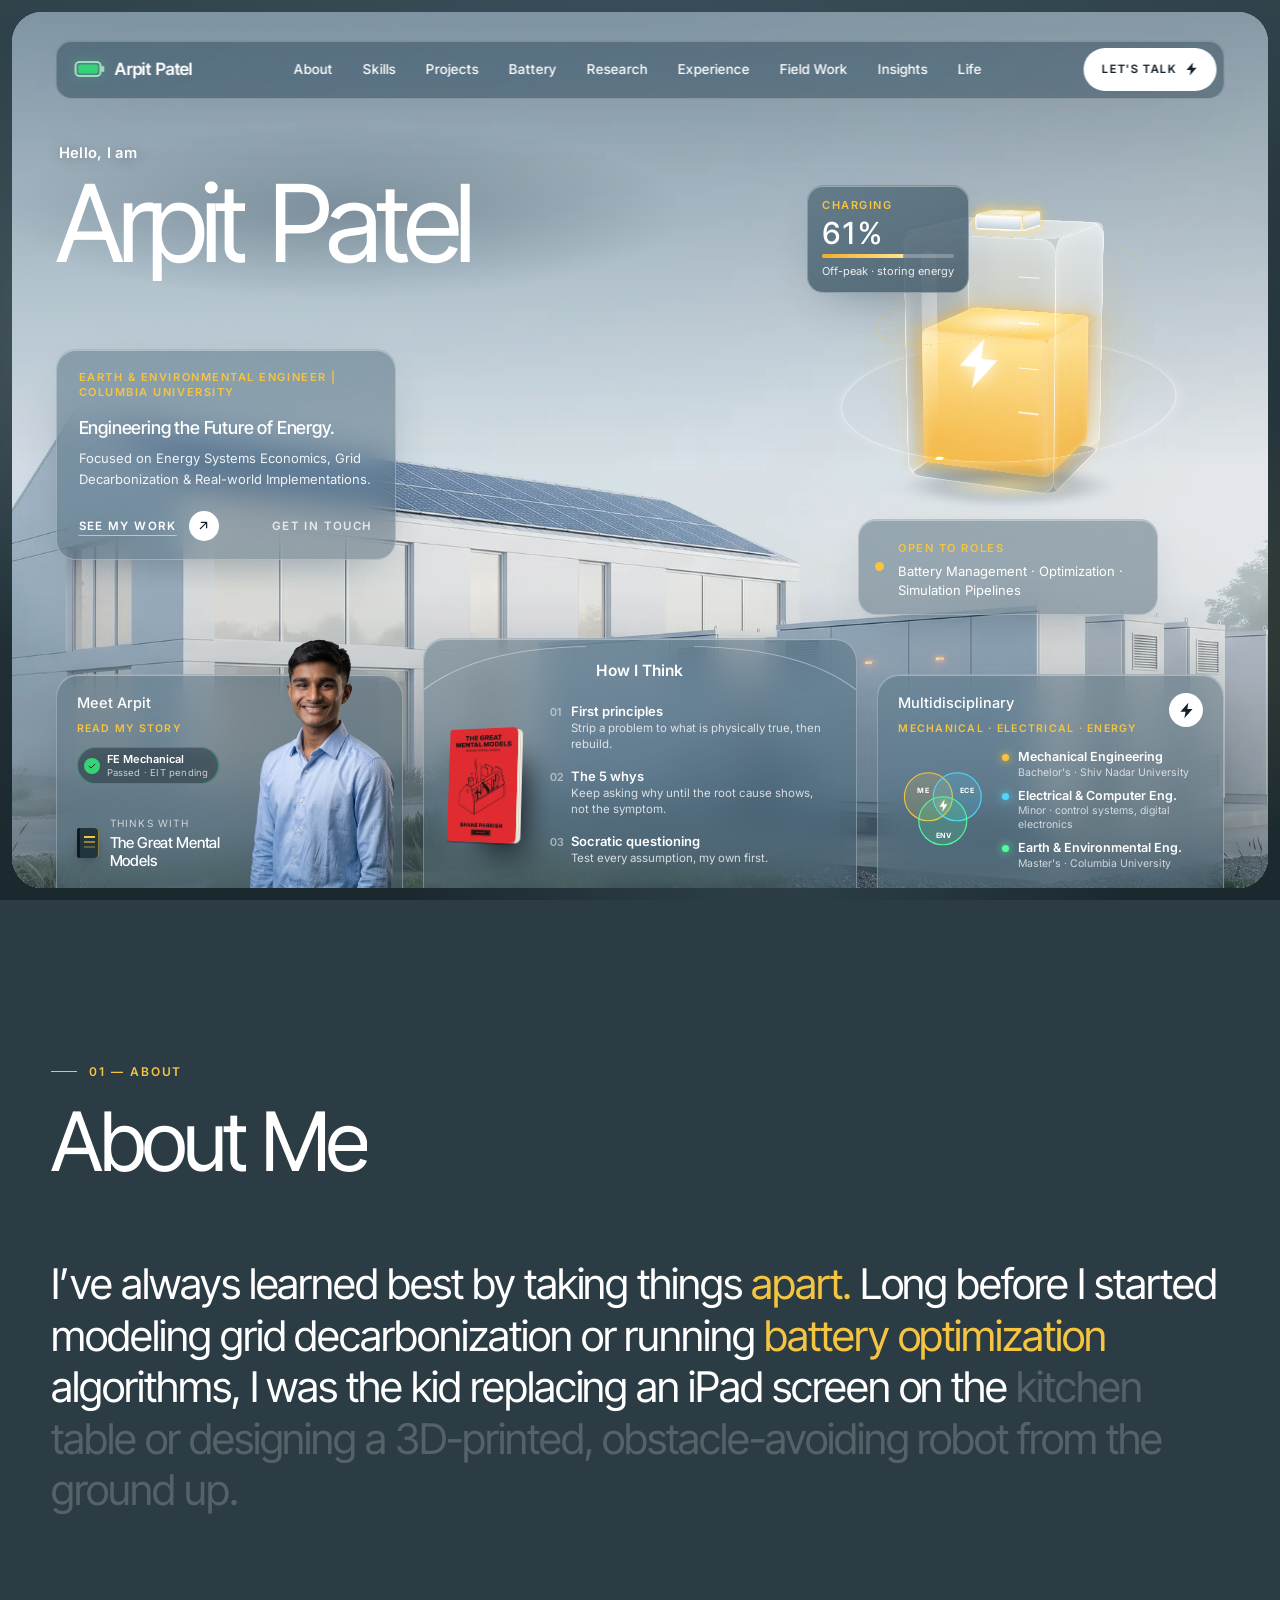
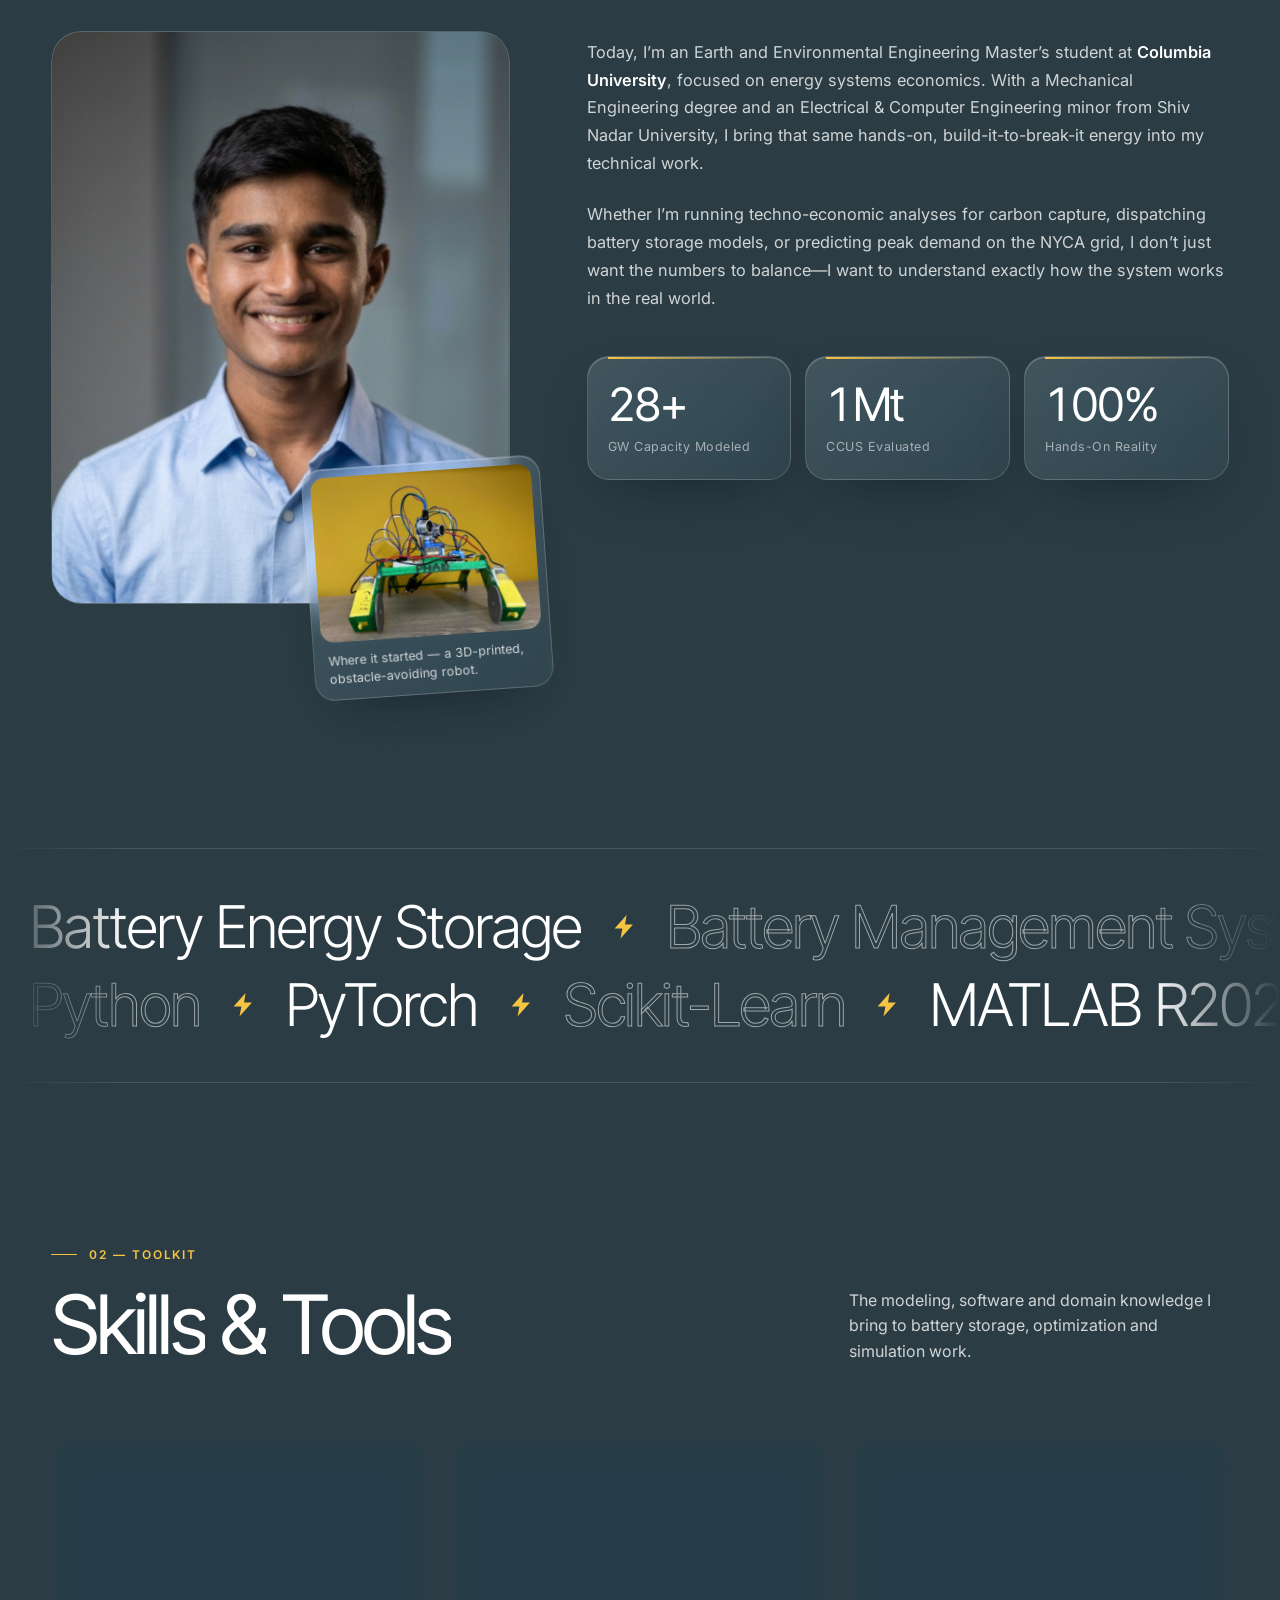
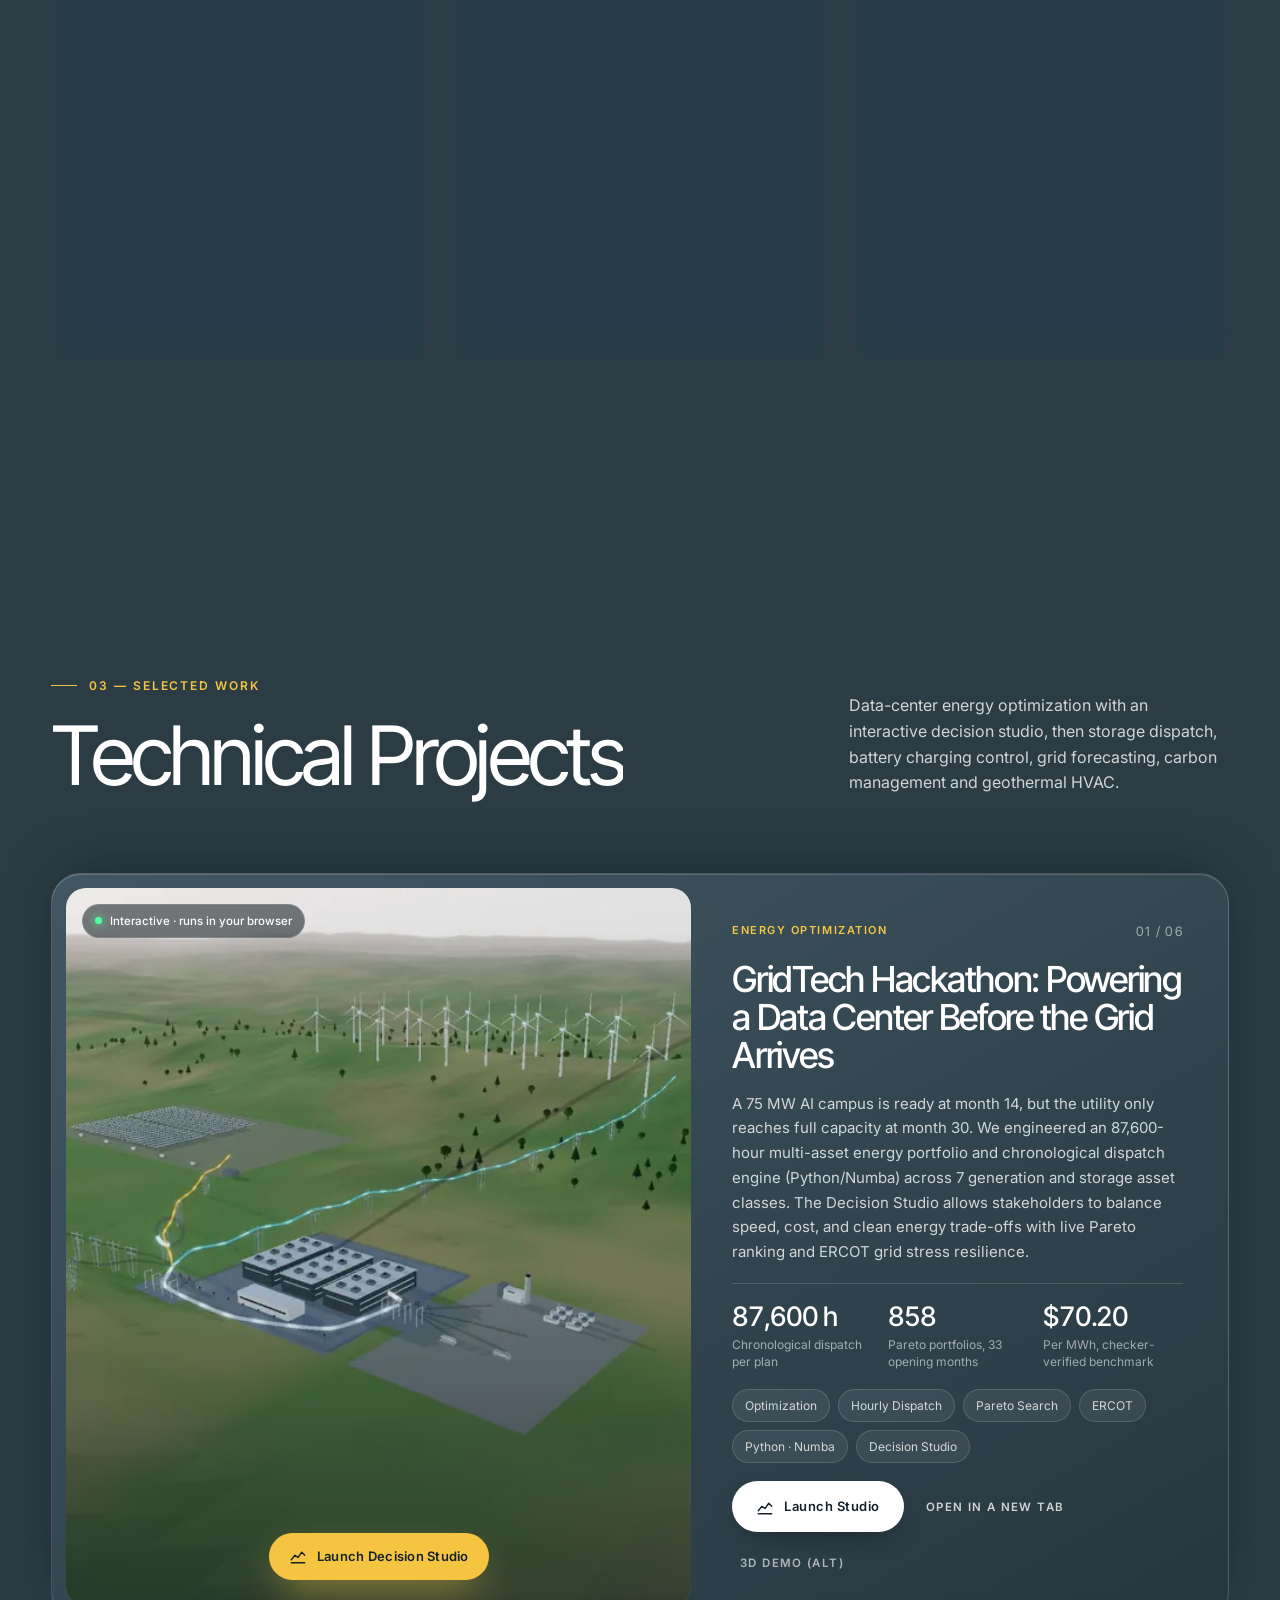
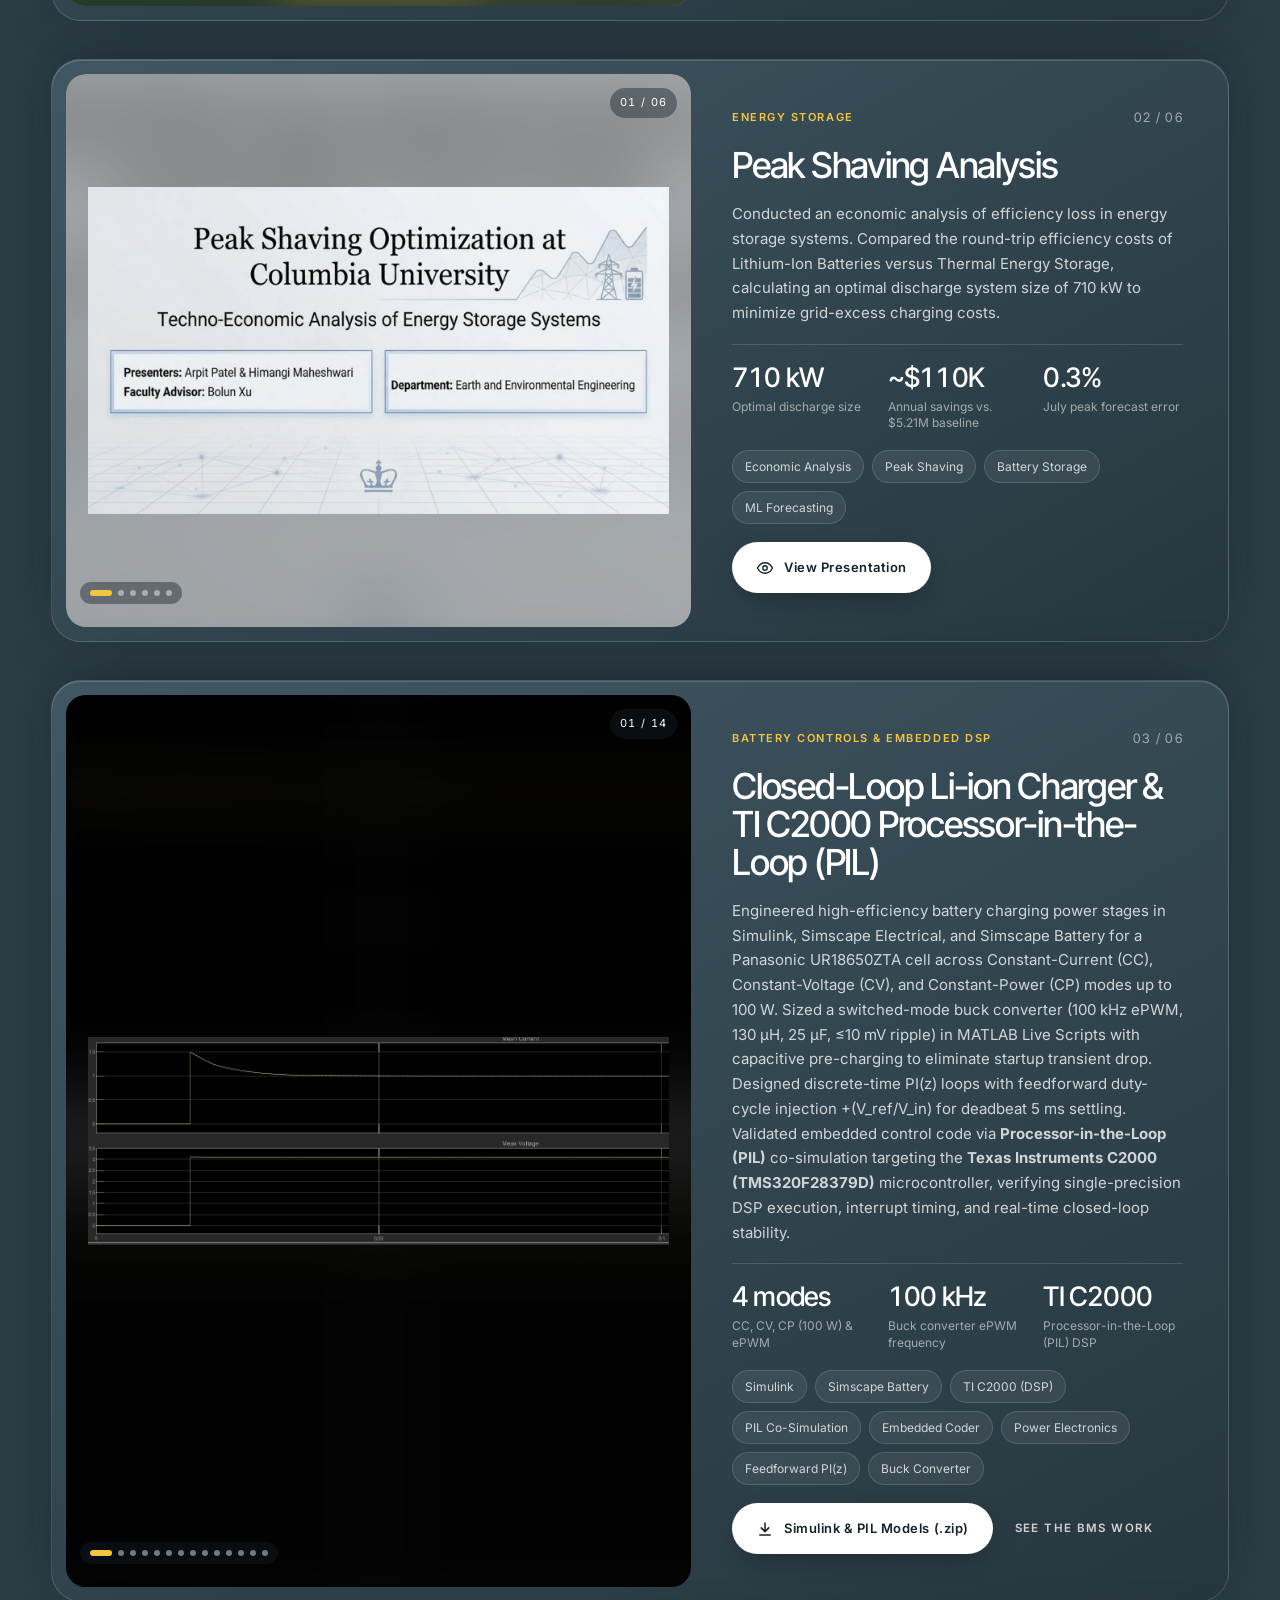
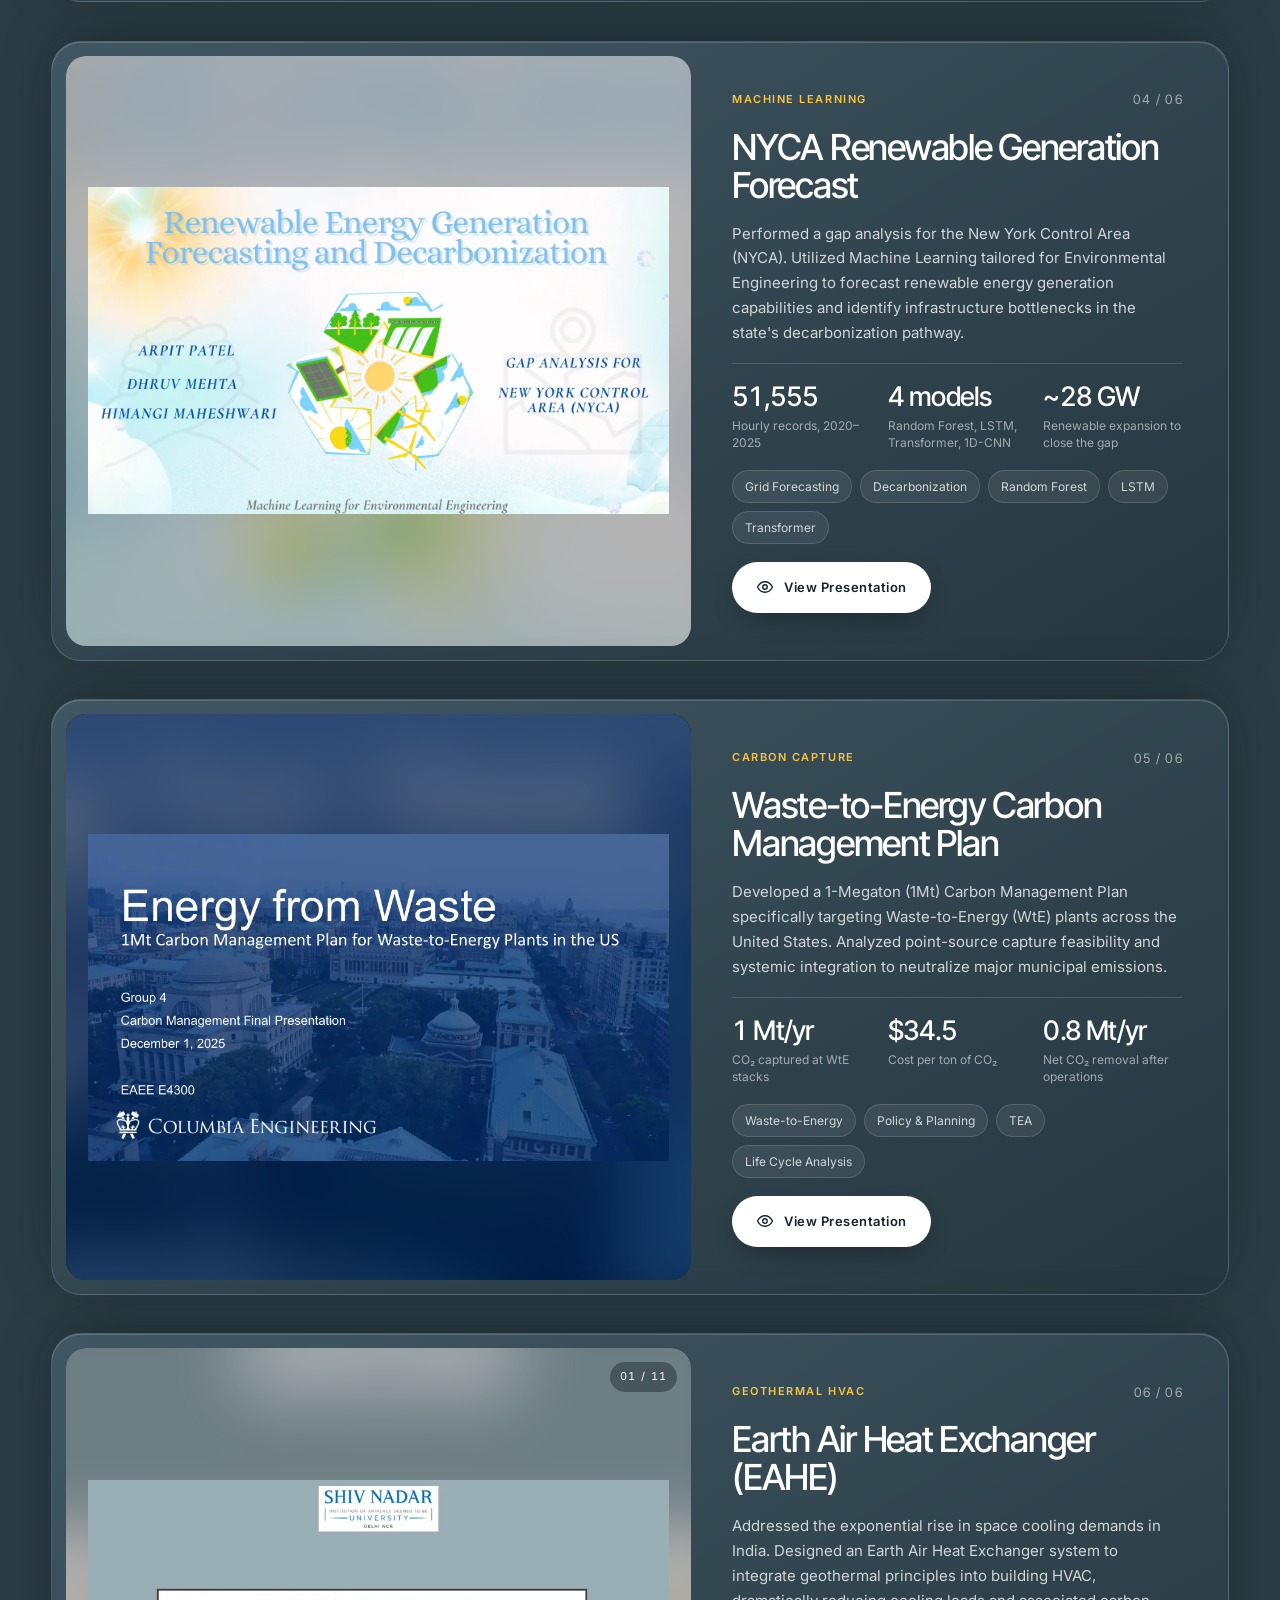
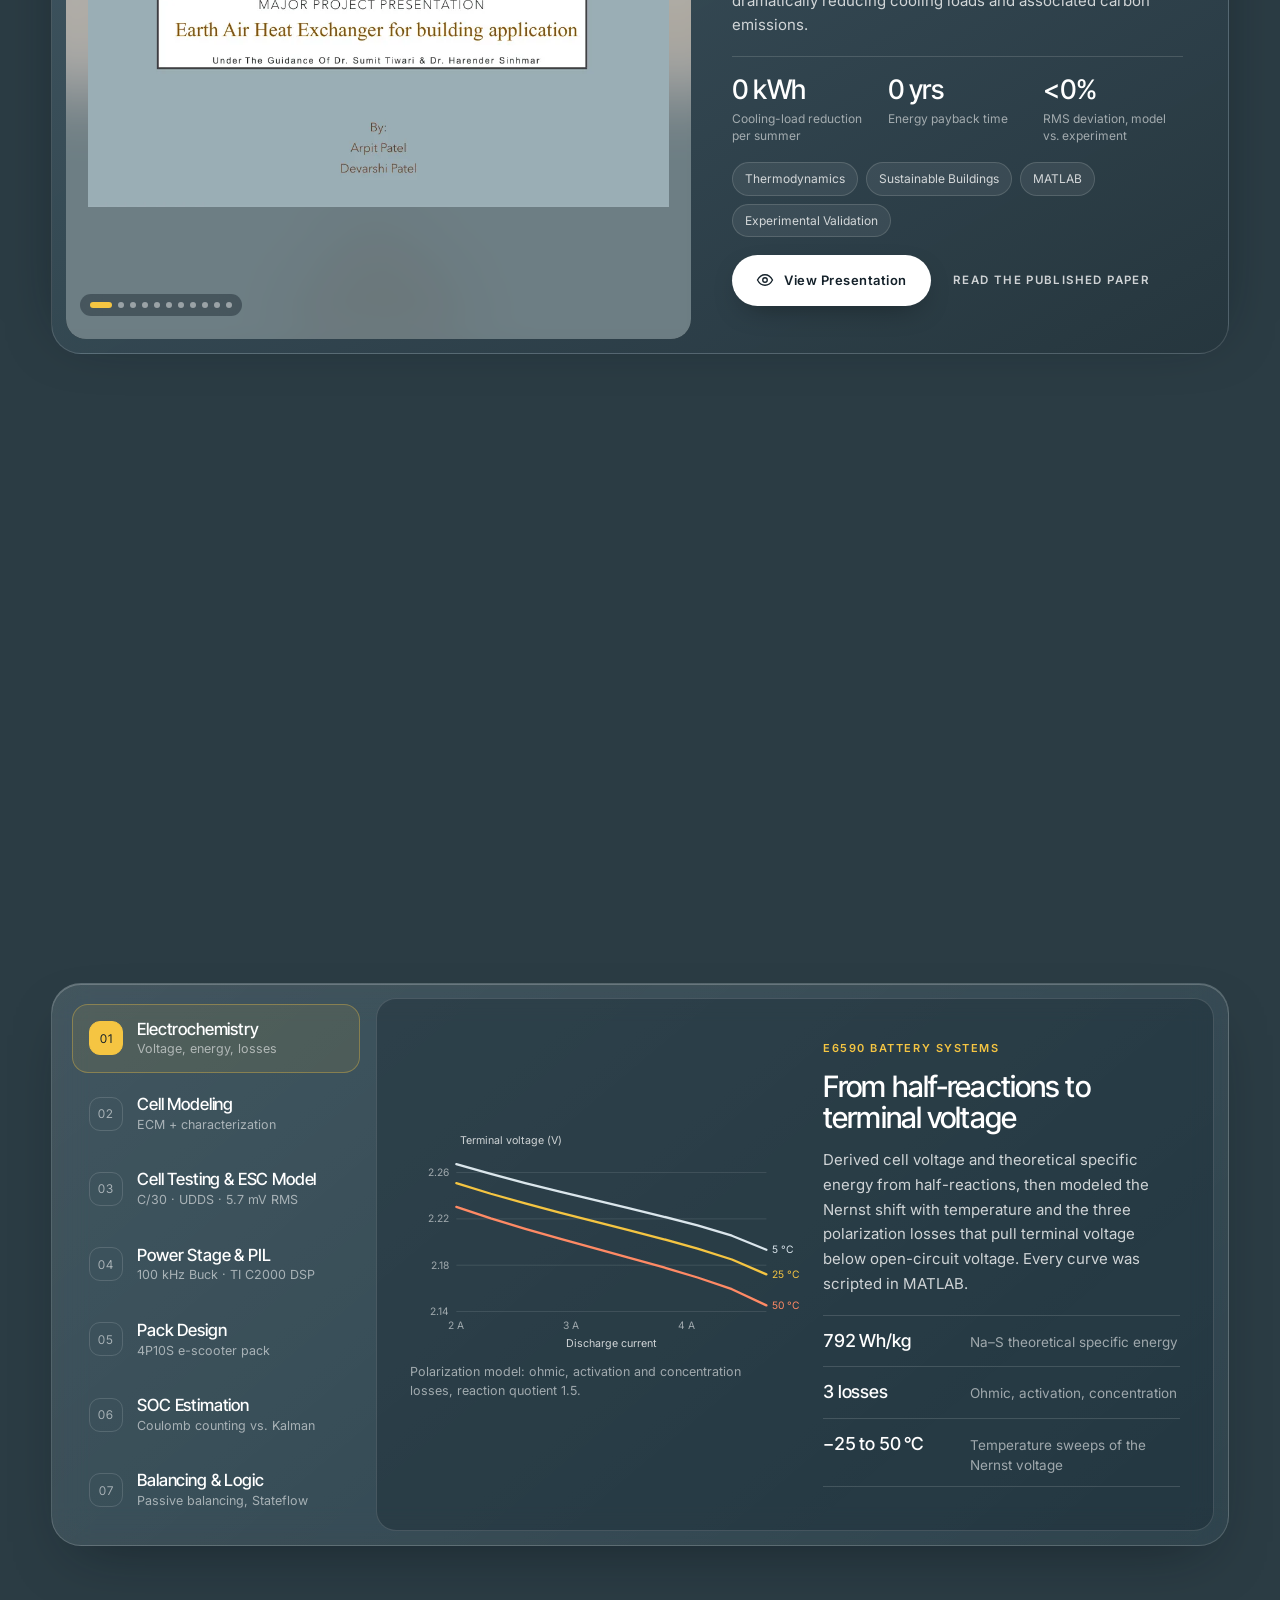
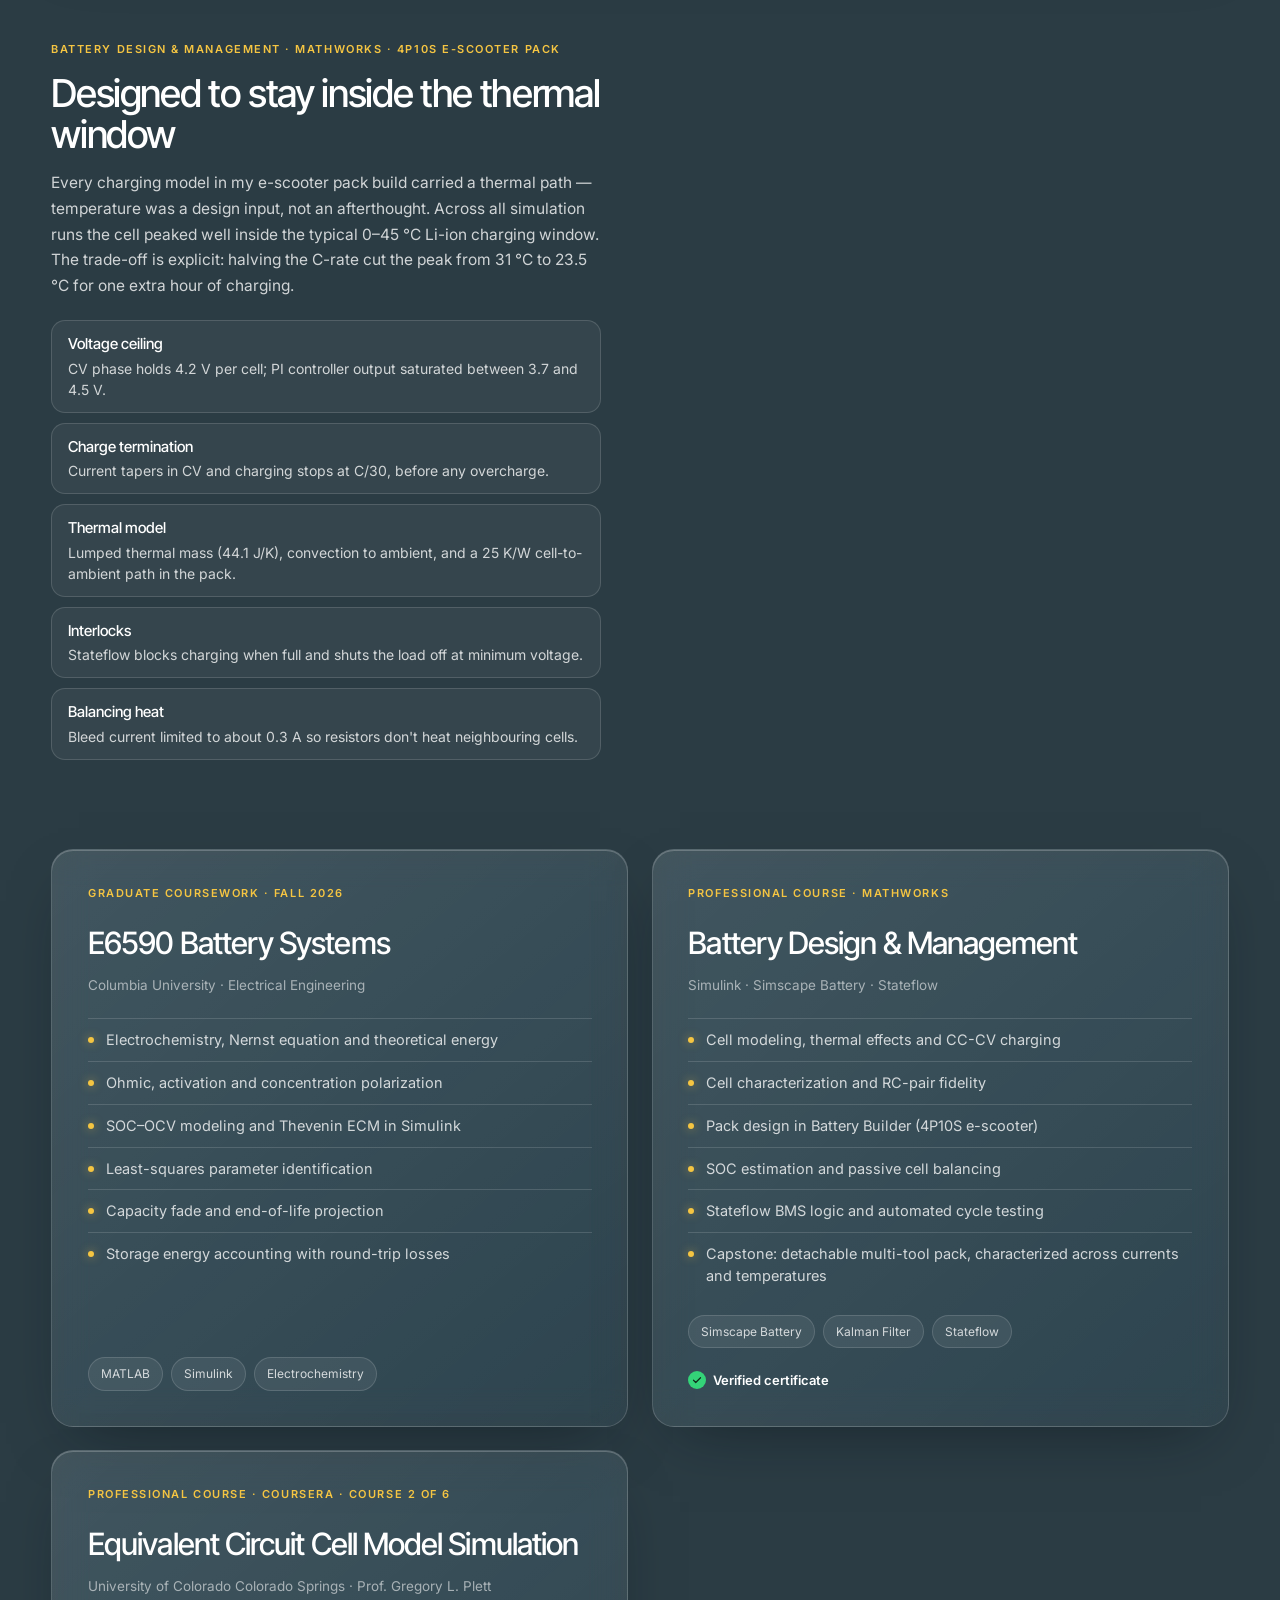
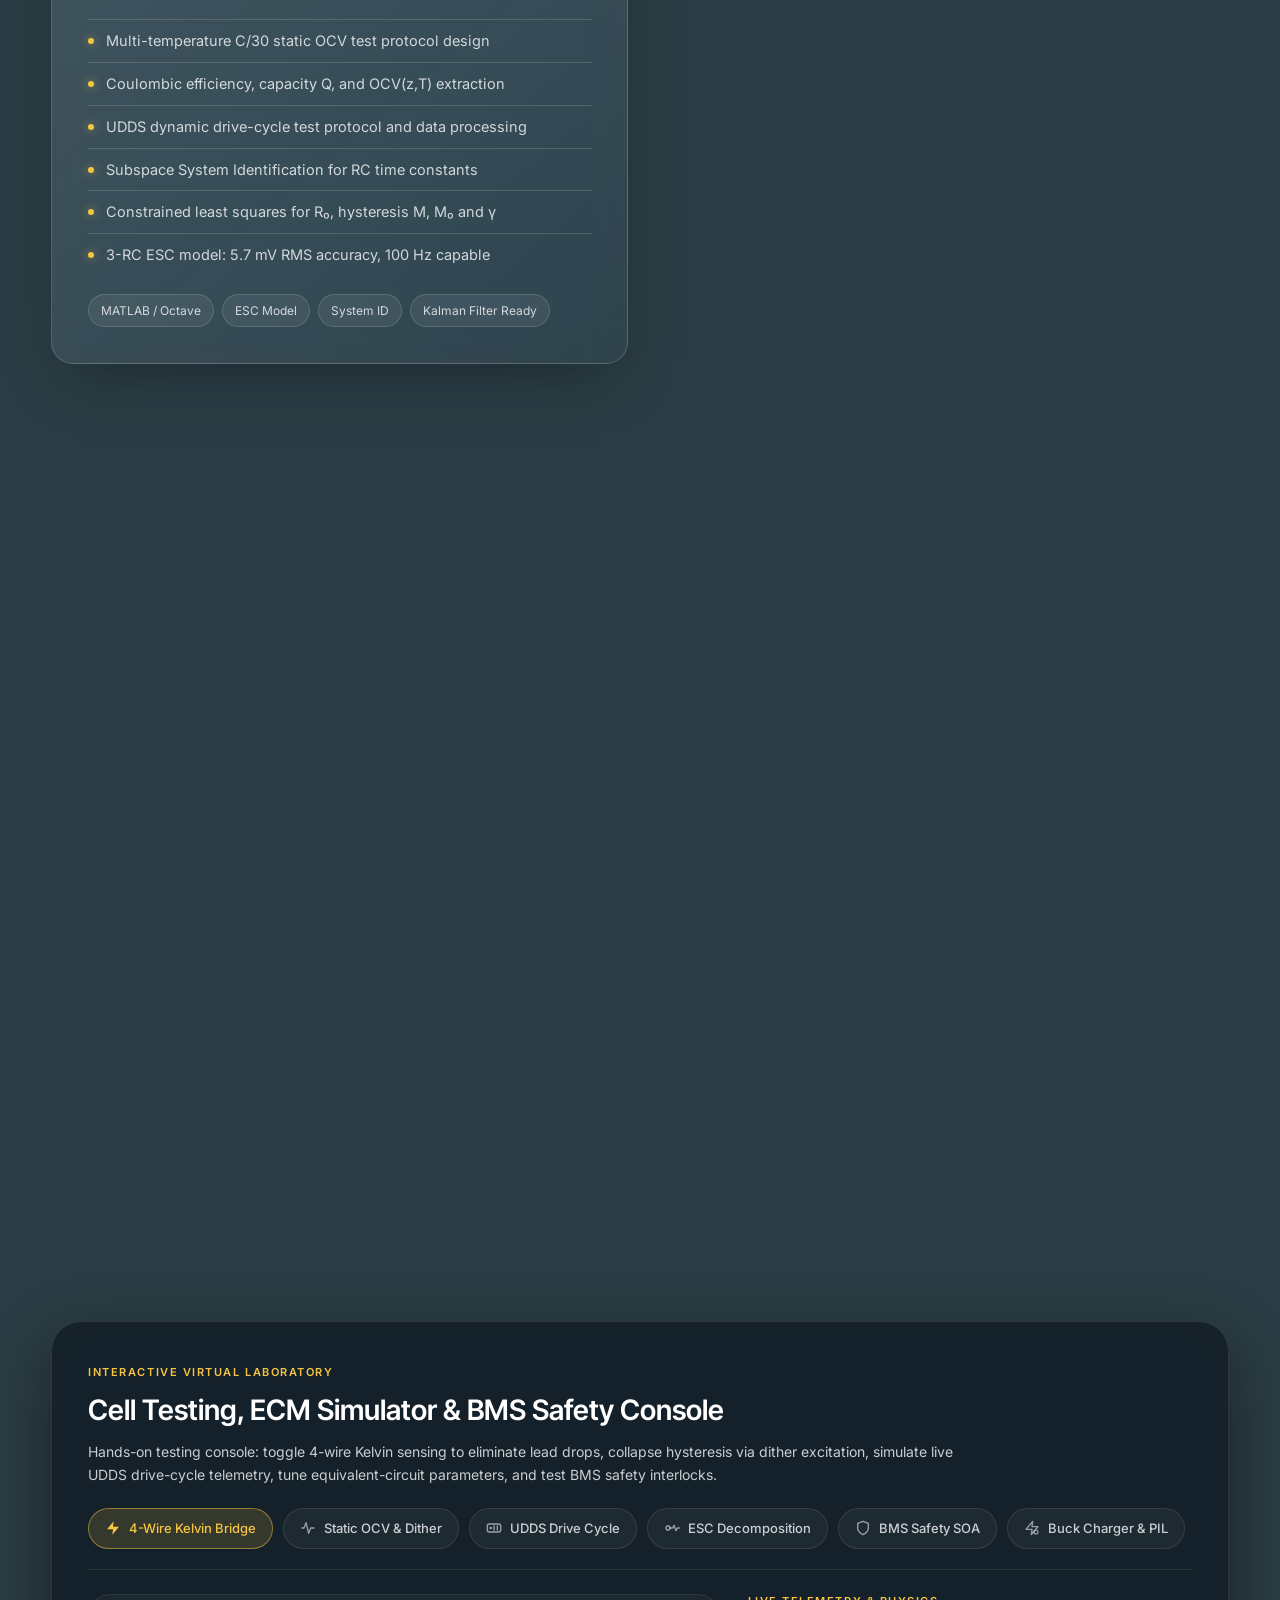
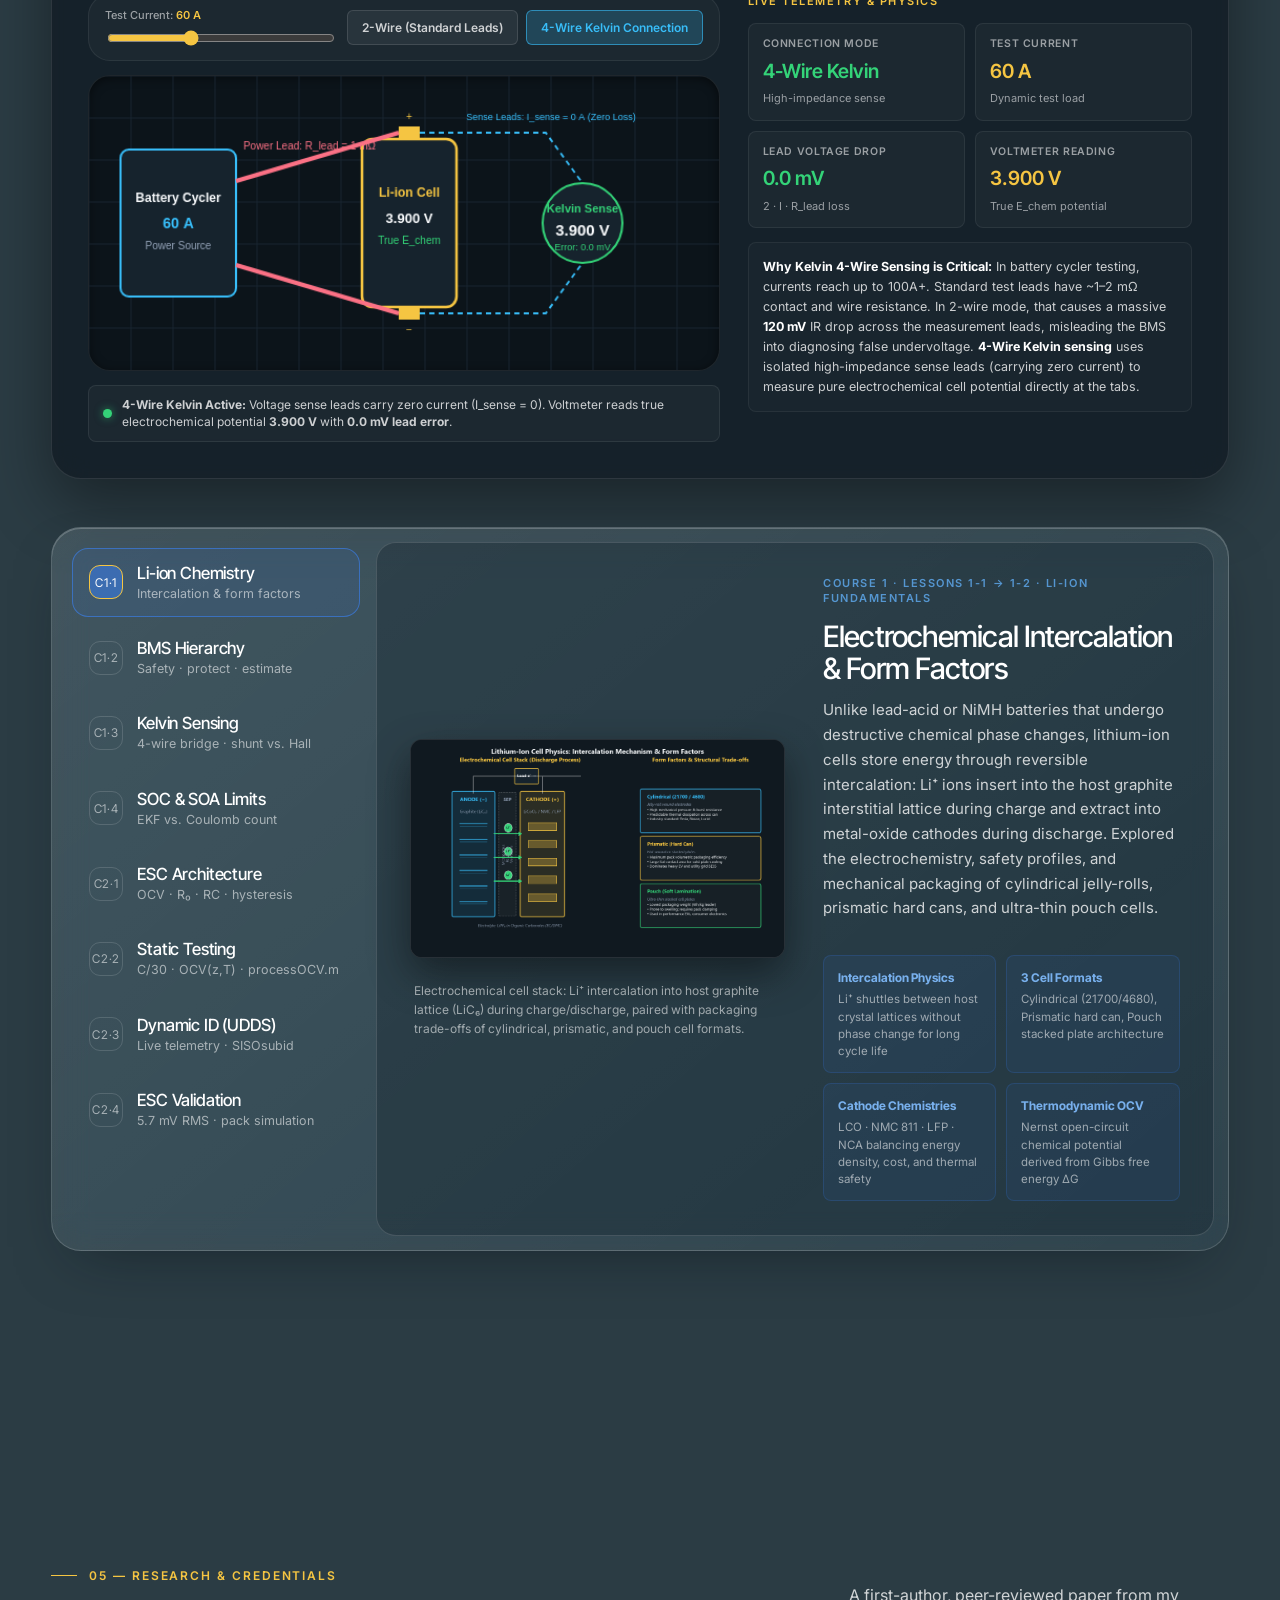
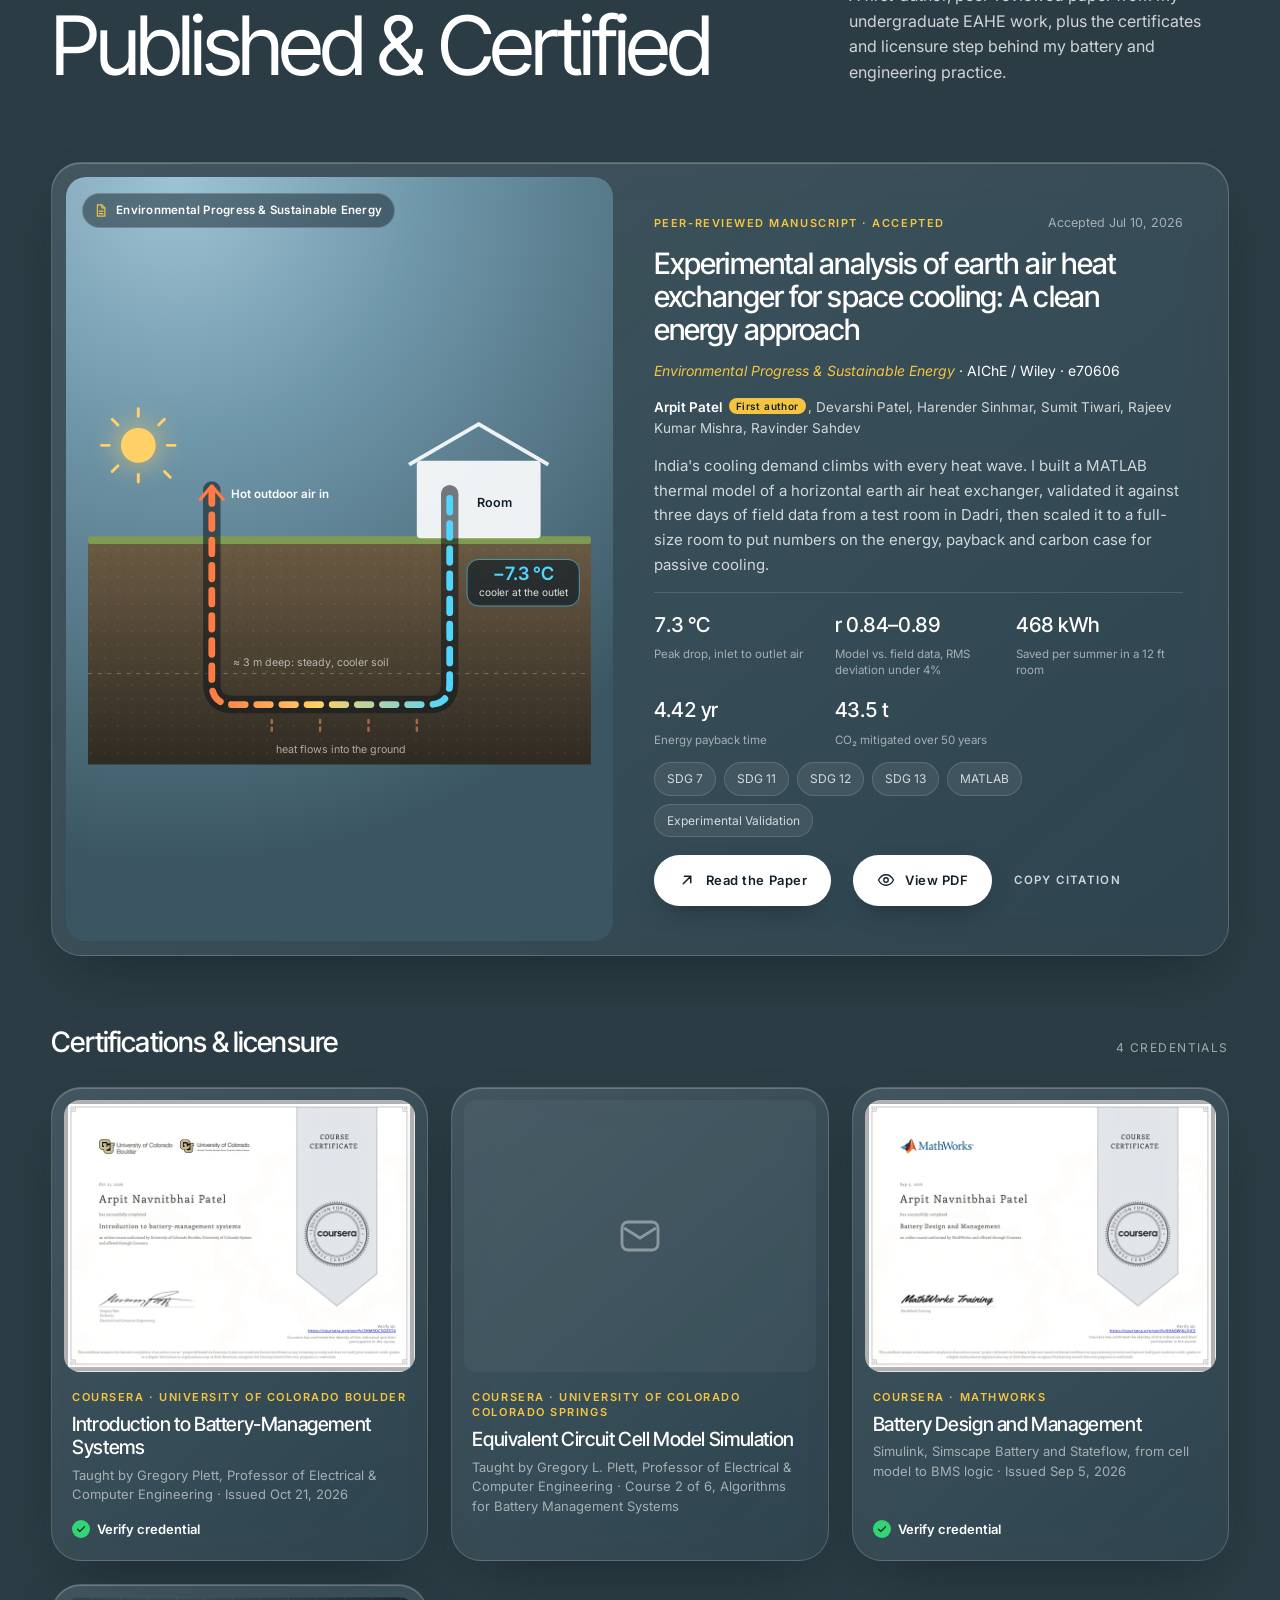
==== commit d3f151a1: "feat(bms): add interactive PIL Circuit Schematic & block diagram co-simulation engine to BMS Studio" ====
--- a/index.html
+++ b/index.html
@@ -1143,15 +1143,15 @@
                             <div class="bms-view" id="sview-charger">
                                 <div class="bms-controls-bar">
                                     <div class="bms-btn-group">
+                                        <button type="button" class="bms-action-btn is-active" id="btn-chg-view-circuit">⚡ PIL Circuit Diagram</button>
+                                        <button type="button" class="bms-toggle-btn" id="btn-chg-view-scope">📈 Live Scopes</button>
+                                    </div>
+                                    <div class="bms-btn-group">
                                         <button type="button" class="bms-toggle-btn is-active" id="btn-chg-cc">CC (1.5 A)</button>
                                         <button type="button" class="bms-toggle-btn" id="btn-chg-cv">CV (4.2 V)</button>
                                         <button type="button" class="bms-toggle-btn" id="btn-chg-cp">CP (50 W)</button>
                                         <button type="button" class="bms-toggle-btn" id="btn-chg-pwm">100 kHz ePWM</button>
                                     </div>
-                                    <div class="bms-btn-group">
-                                        <button type="button" class="bms-toggle-btn is-active" id="btn-ctrl-pil">TI C2000 PIL (DSP)</button>
-                                        <button type="button" class="bms-toggle-btn" id="btn-ctrl-ff">Feedforward PI(z)</button>
-                                    </div>
                                     <div class="bms-ctrl">
                                         <label for="chg-fsw">Switching f_sw: <b id="chg-fsw-val">100 kHz</b></label>
                                         <input type="range" id="chg-fsw" min="10" max="150" value="100" step="10">
@@ -1162,7 +1162,7 @@
                                 </div>
                                 <div class="bms-status-banner" id="chg-banner">
                                     <span class="bms-status-dot is-good"></span>
-                                    <span id="chg-status-text">TI C2000 TMS320F28379D PIL Co-Simulation: Real-time embedded C code co-simulating with Simscape Battery; feedforward duty cycle eliminates startup droop with &lt; 5 ms deadbeat settling.</span>
+                                    <span id="chg-status-text">TI C2000 TMS320F28379D PIL Co-Simulation Active: Embedded C code running on 200 MHz DSP co-simulates with Simscape Battery; feedforward duty cycle eliminates startup droop with &lt; 5 ms deadbeat settling.</span>
                                 </div>
                             </div>
 
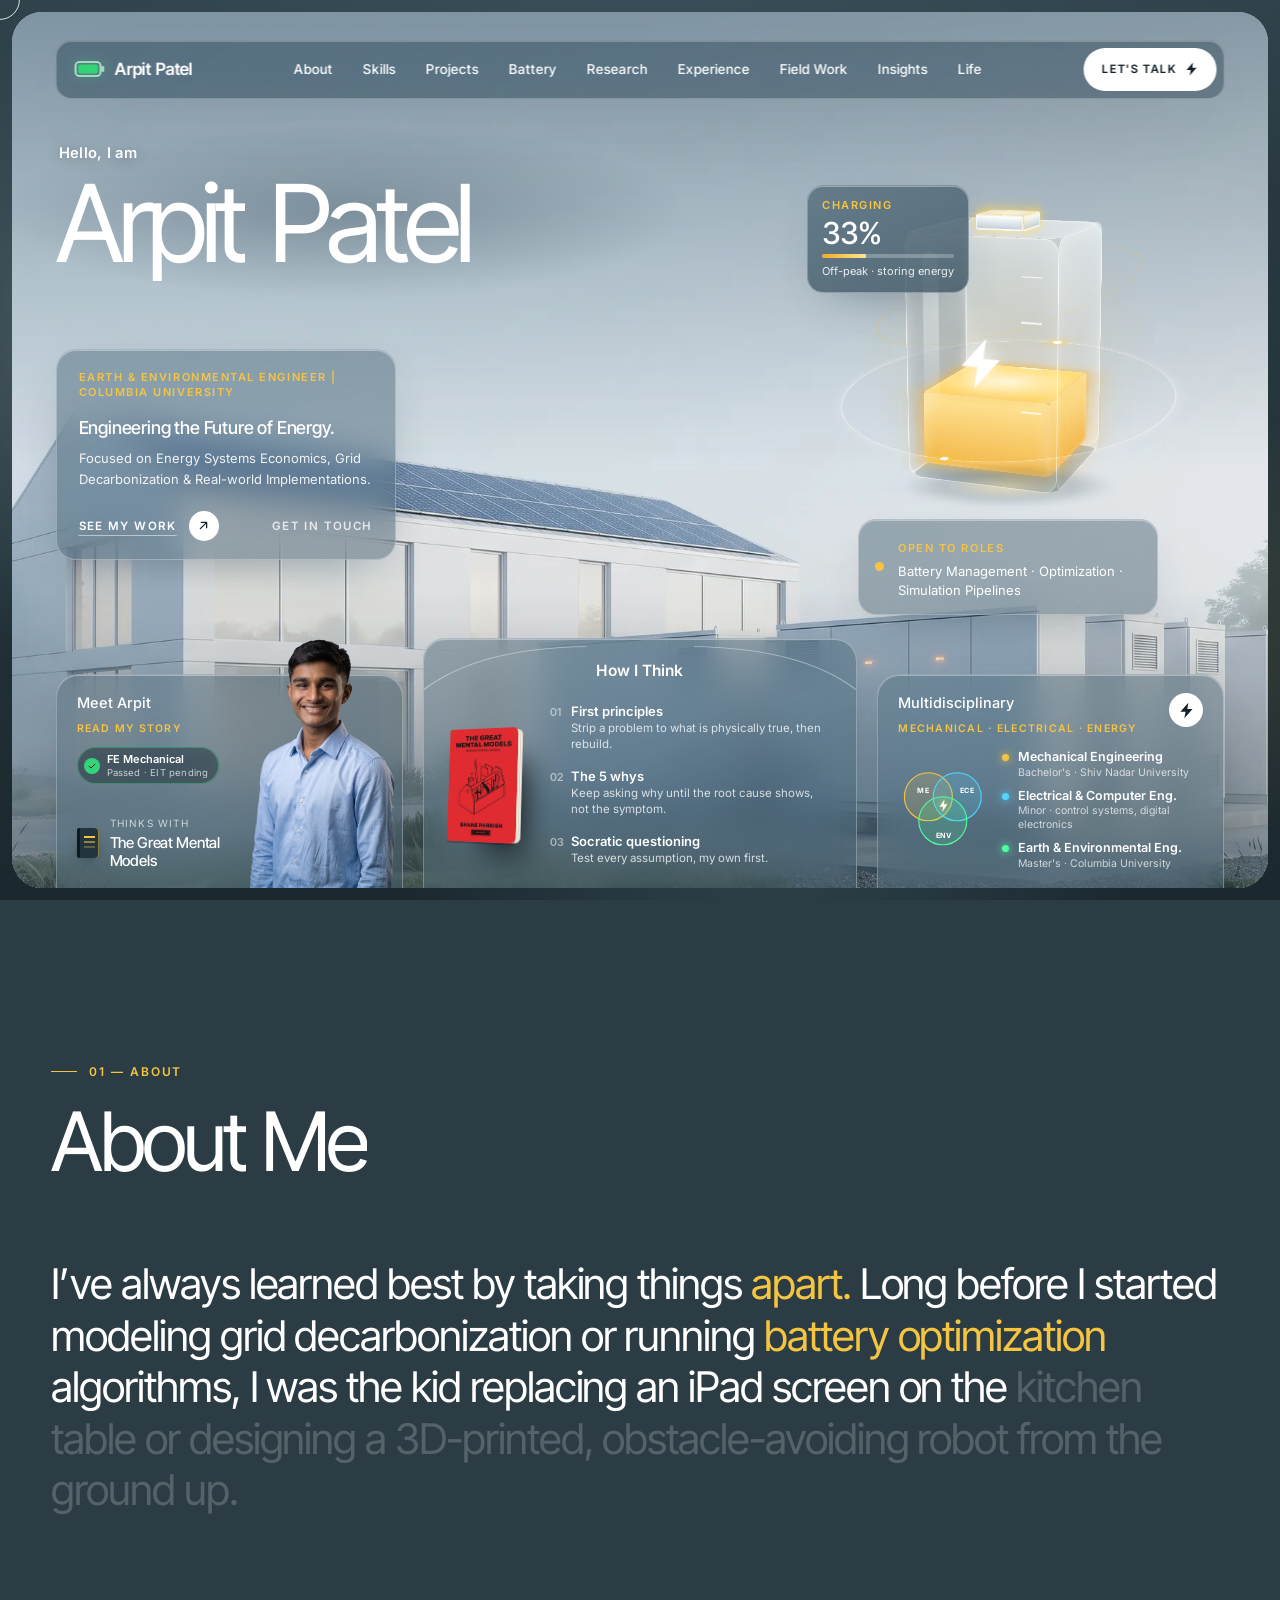
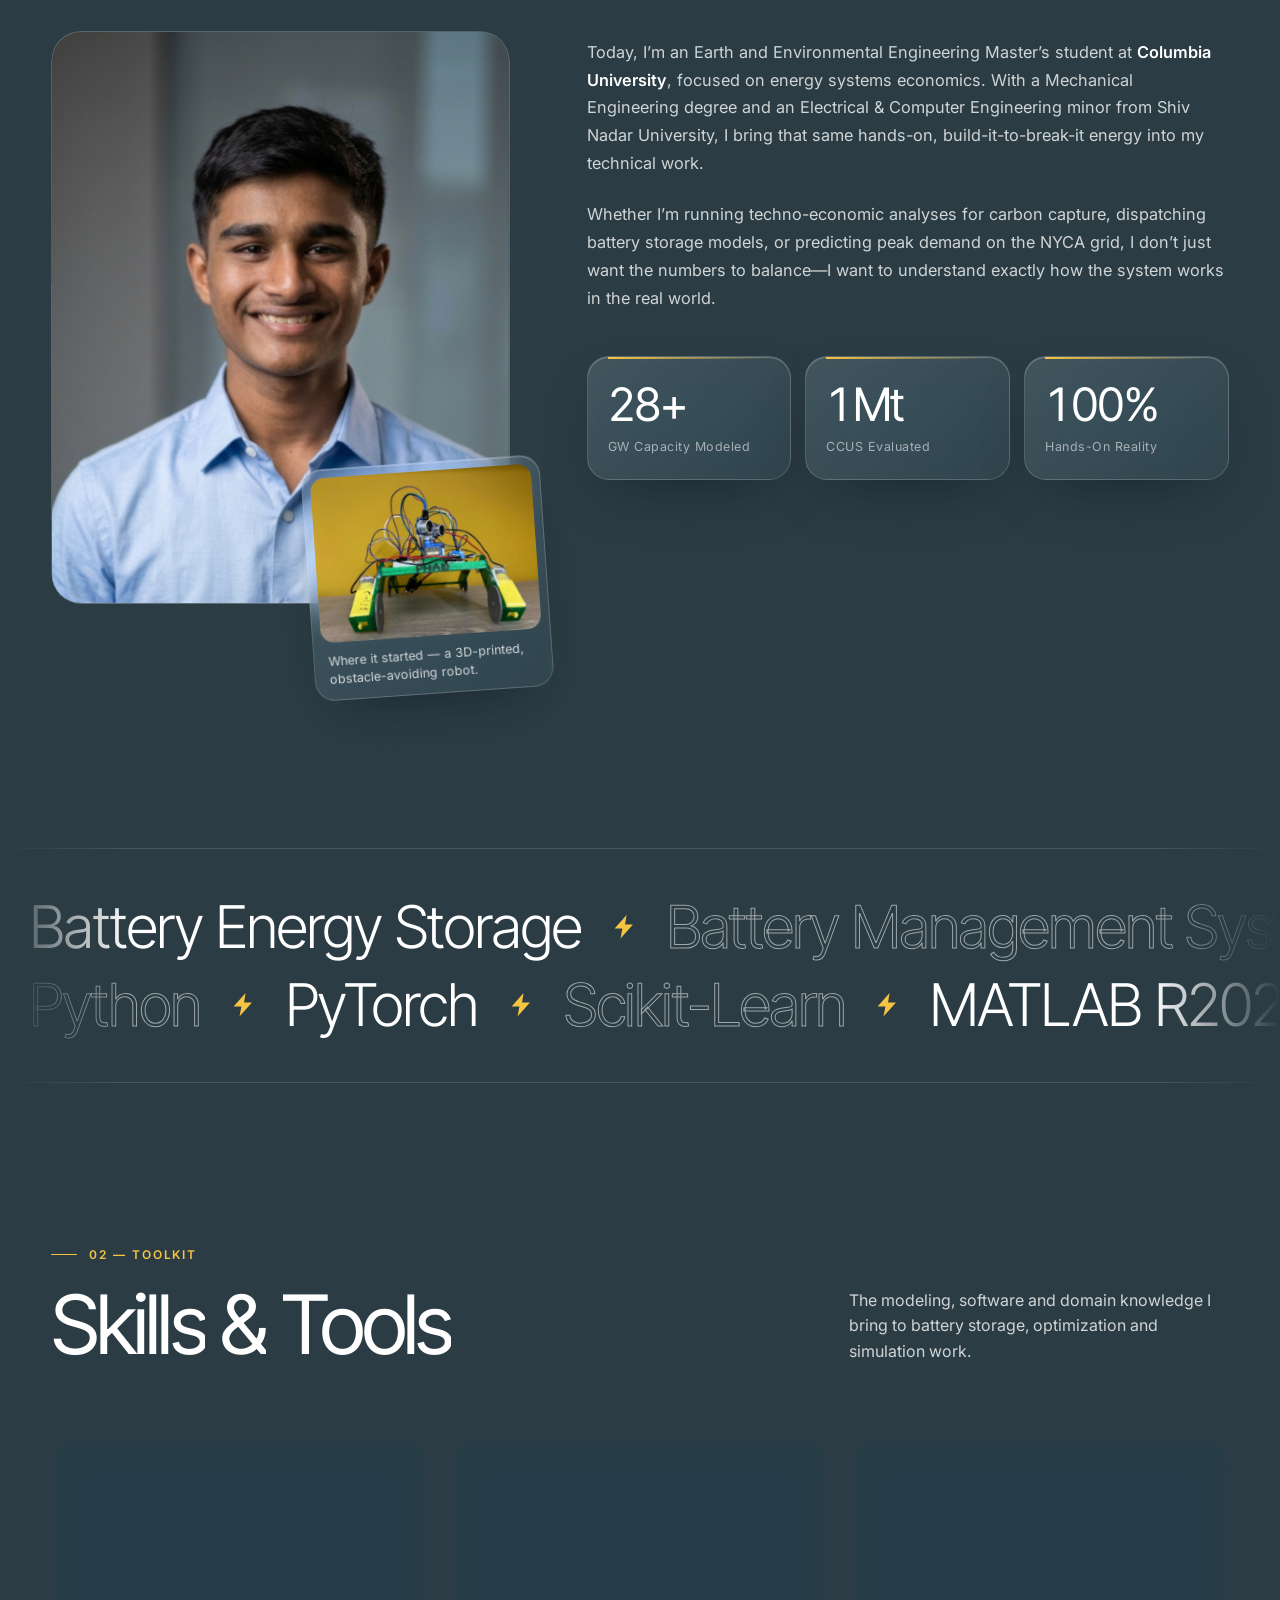
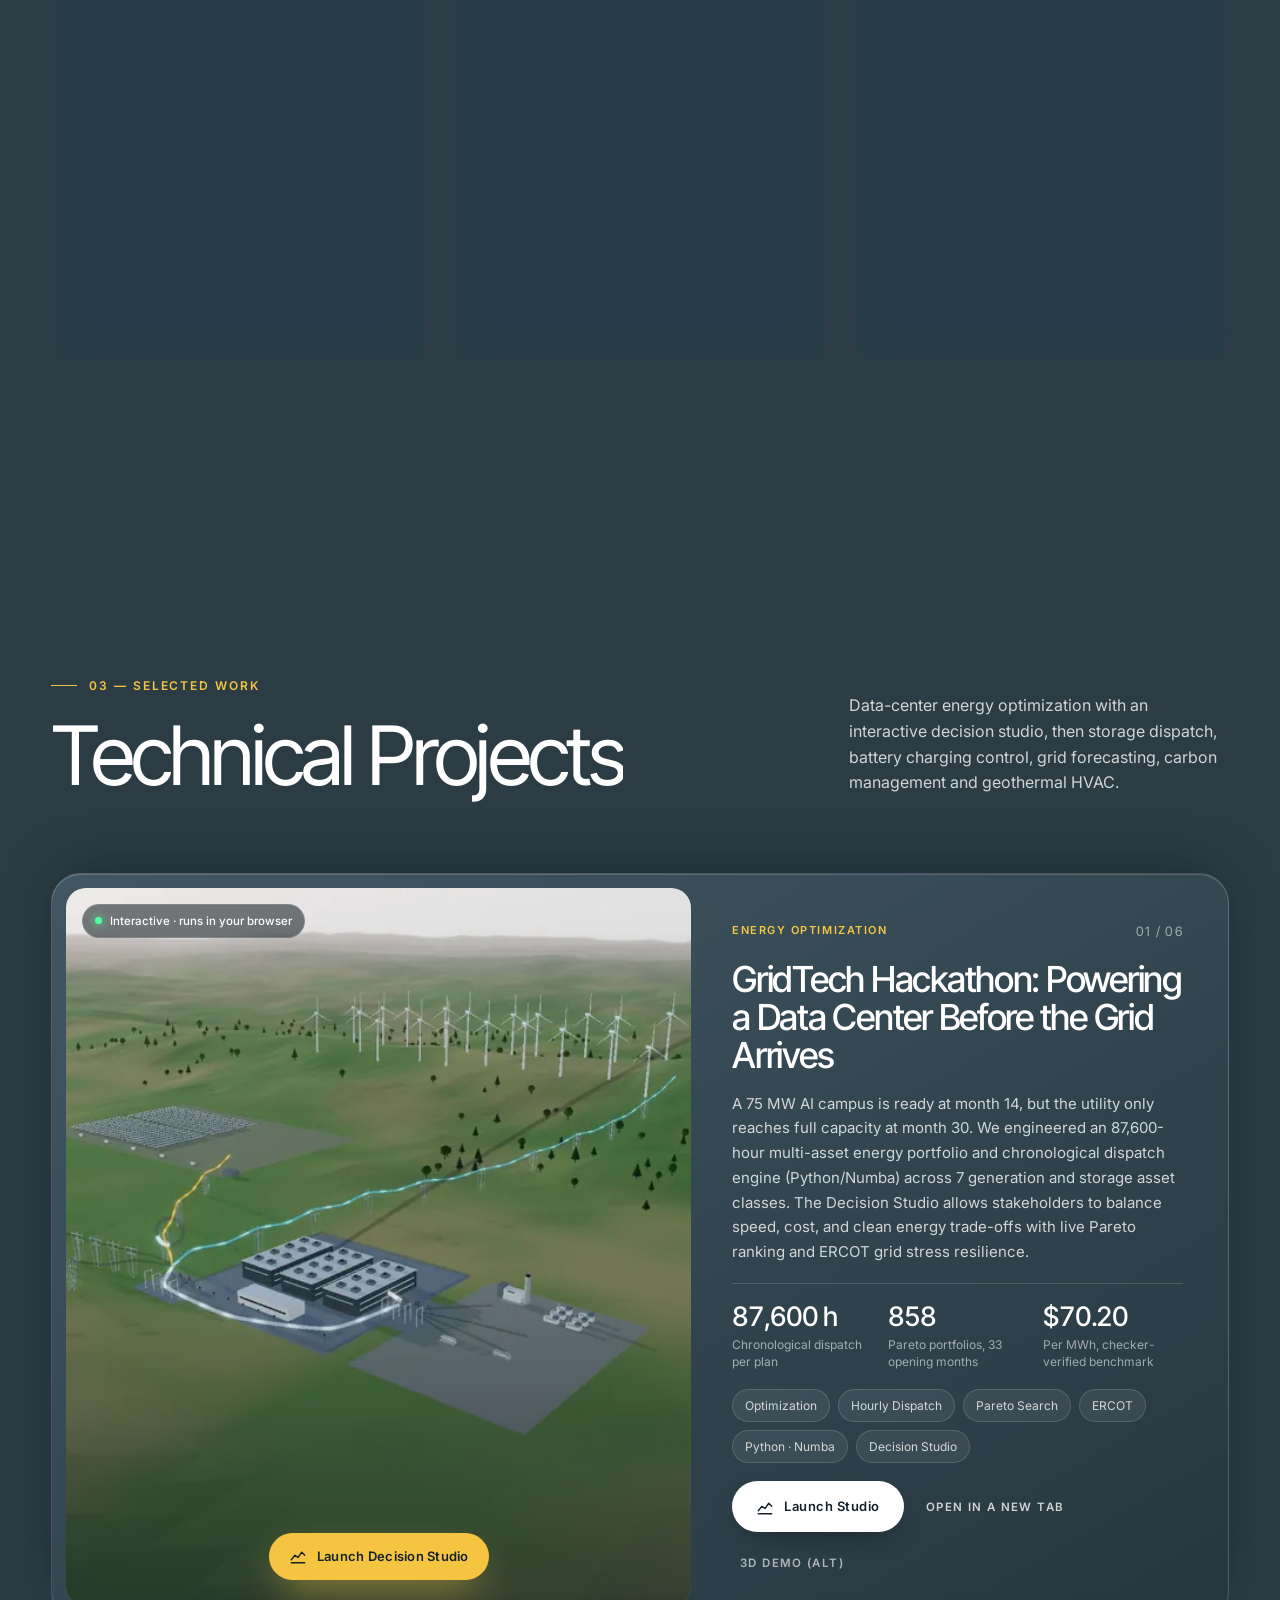
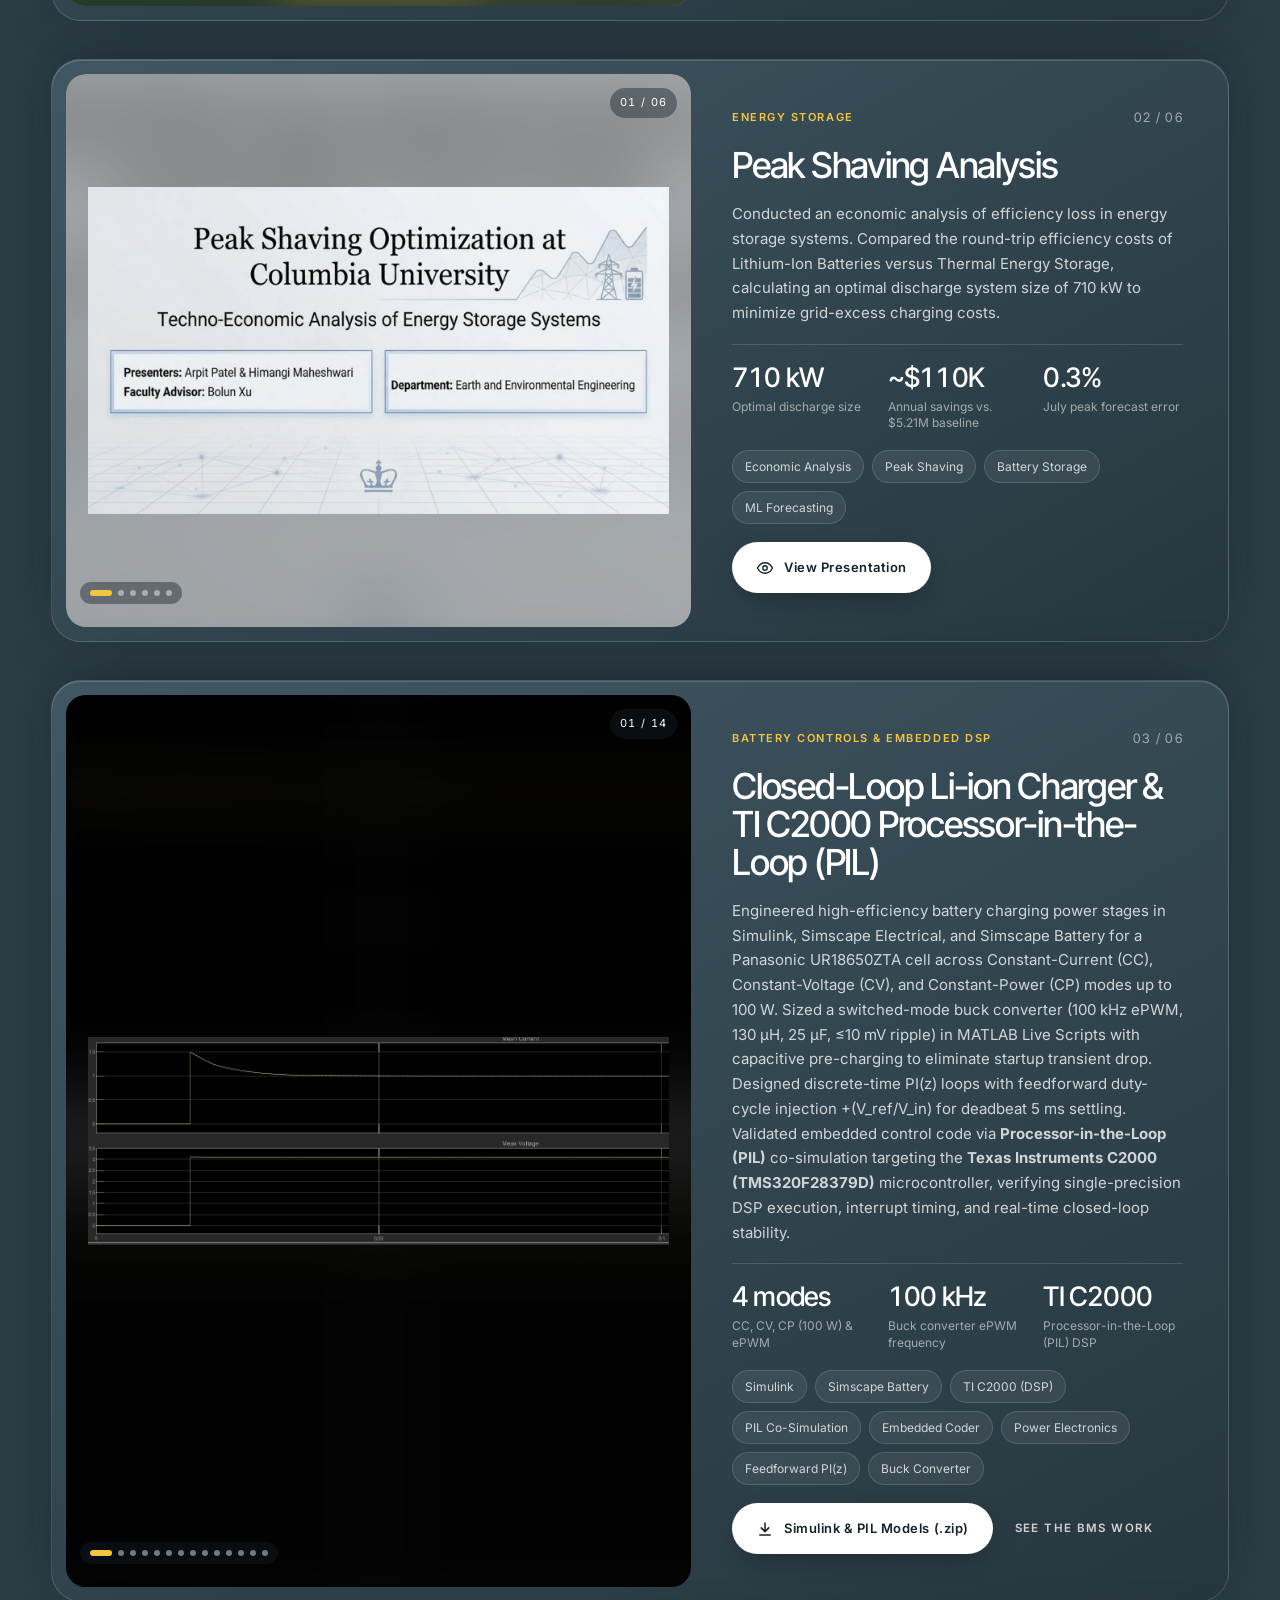
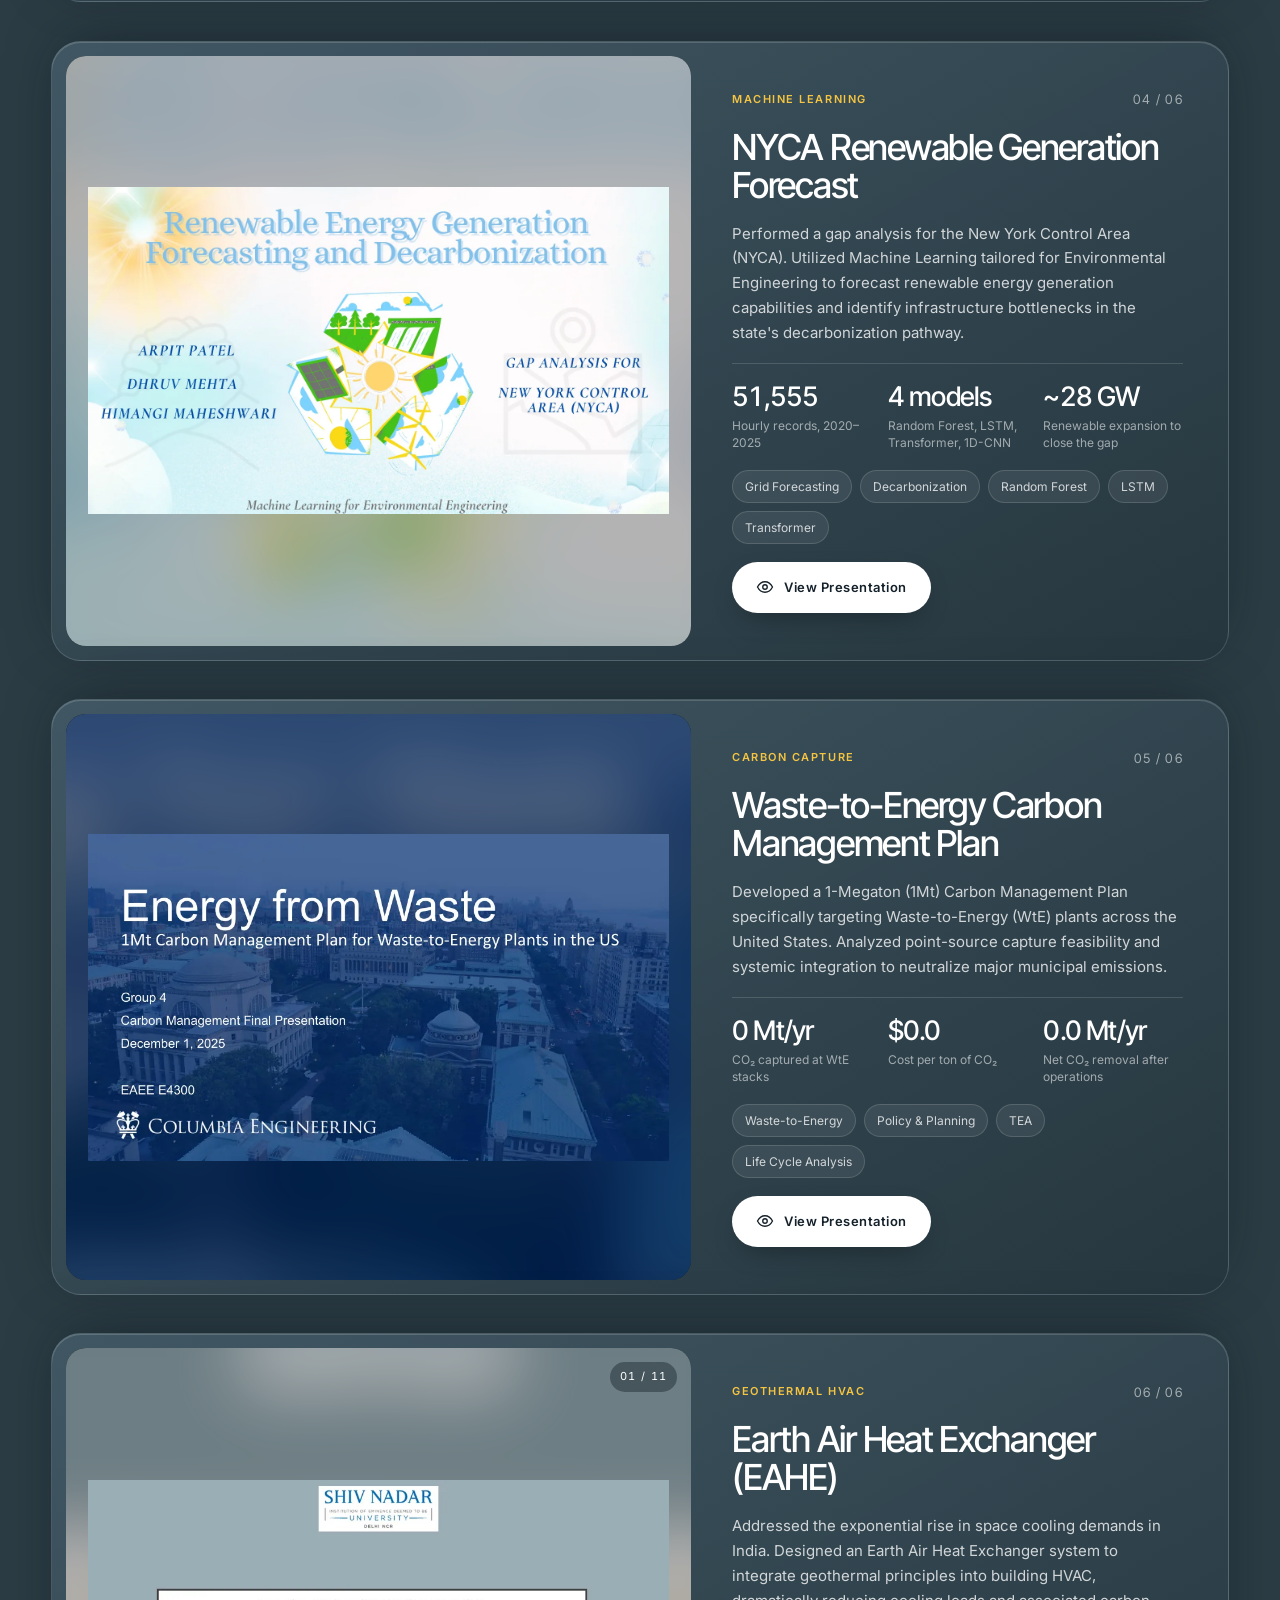
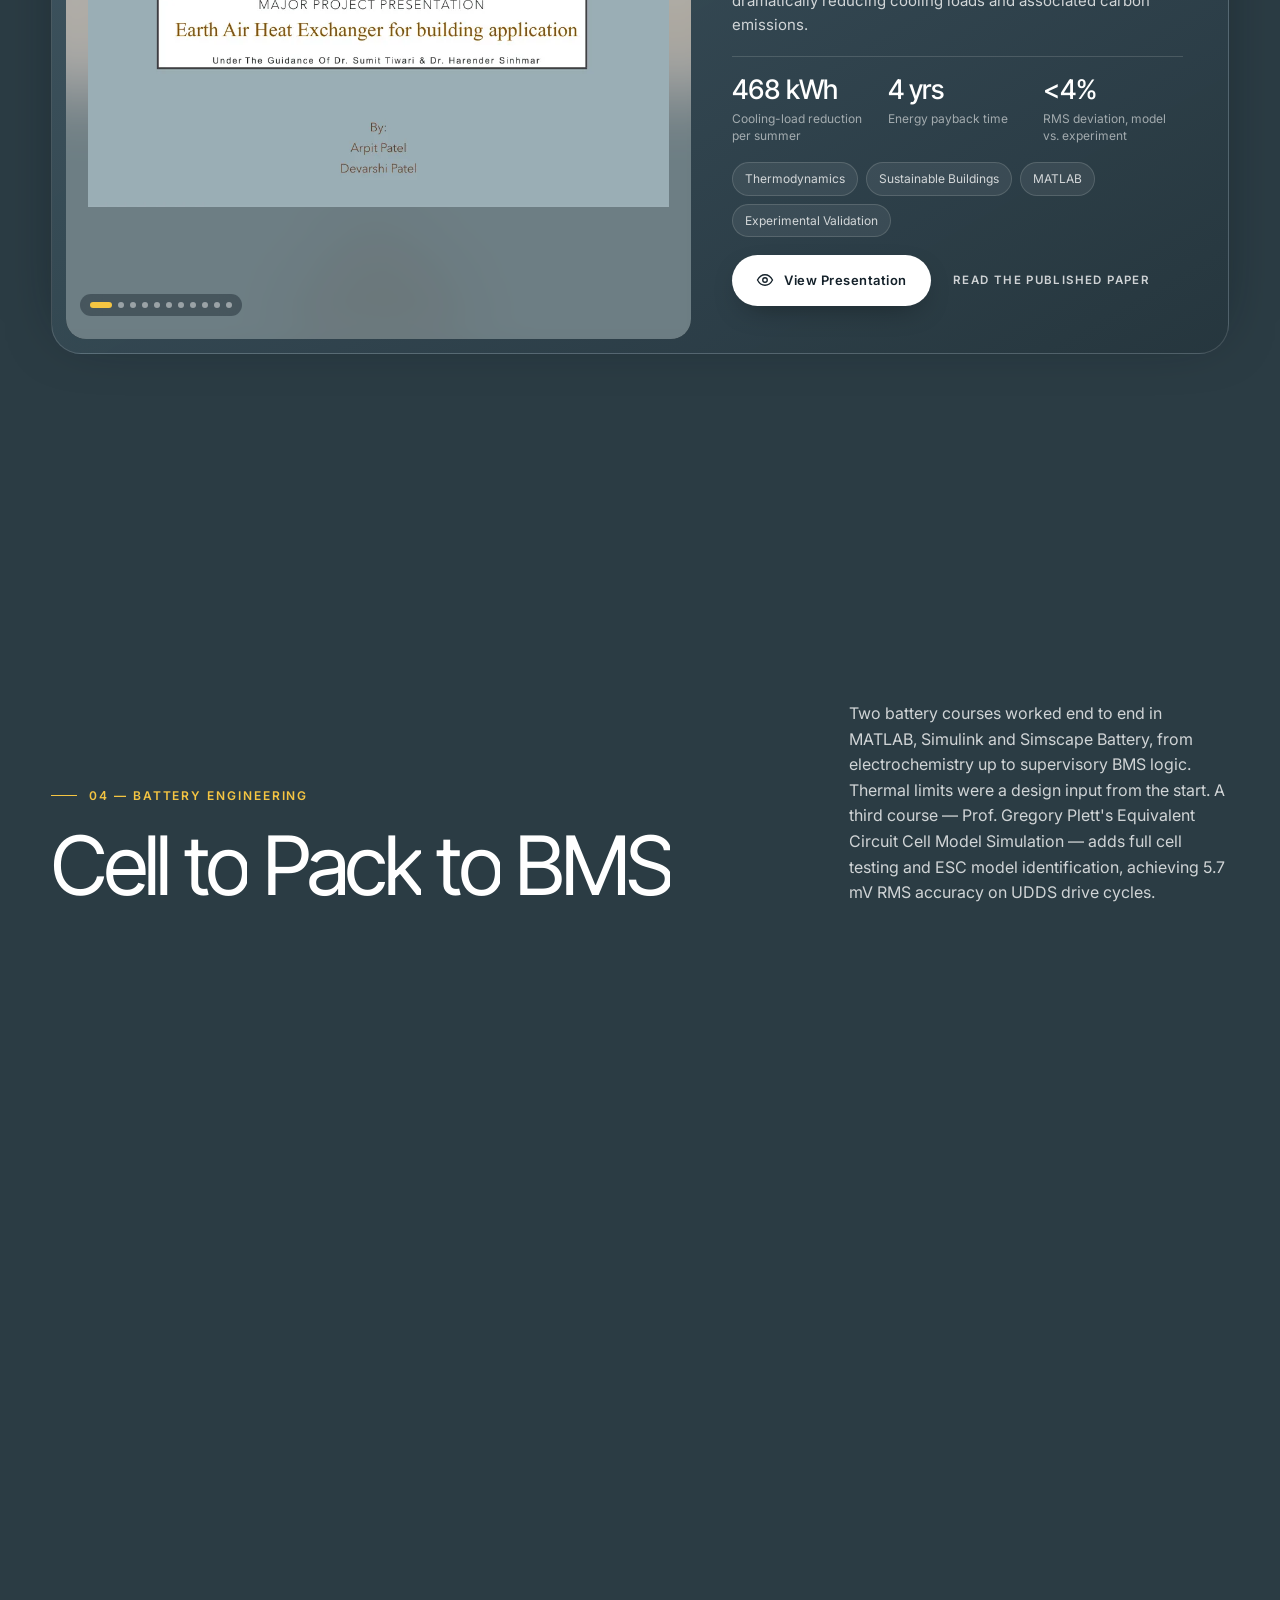
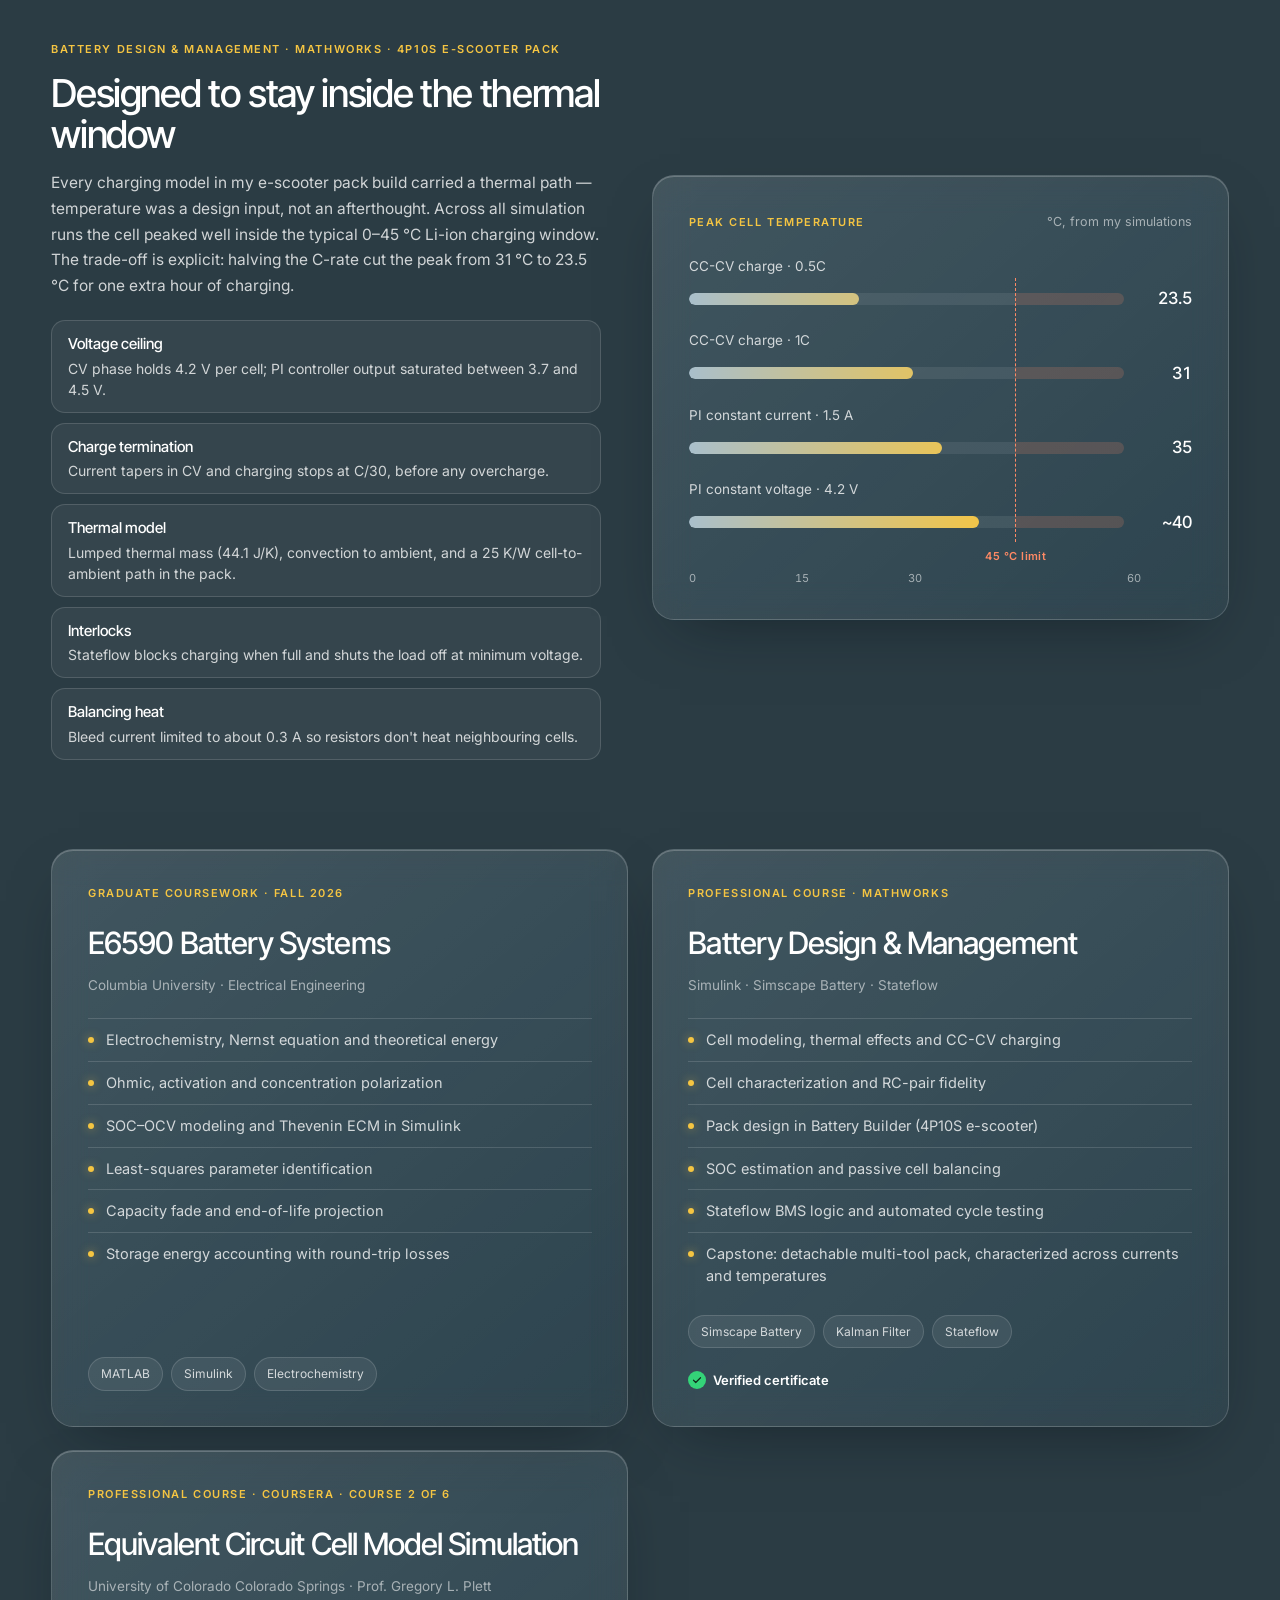
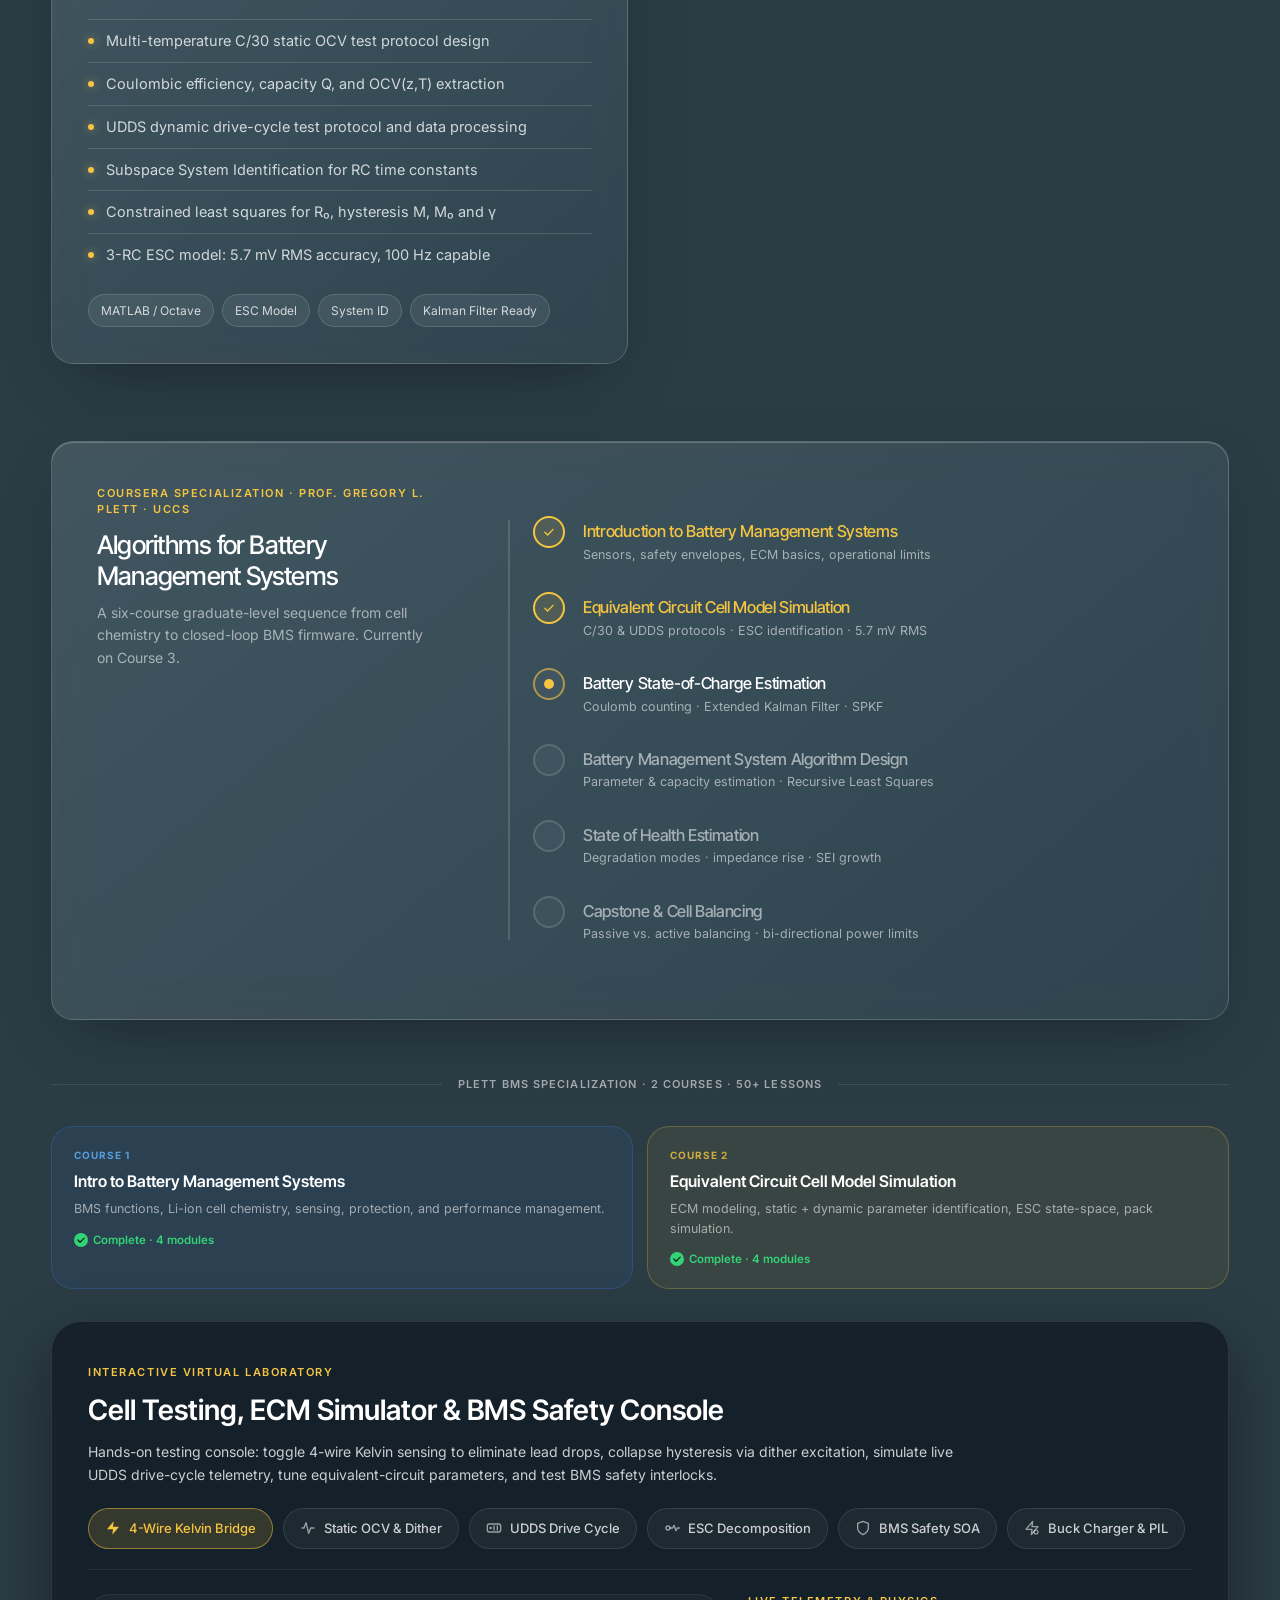
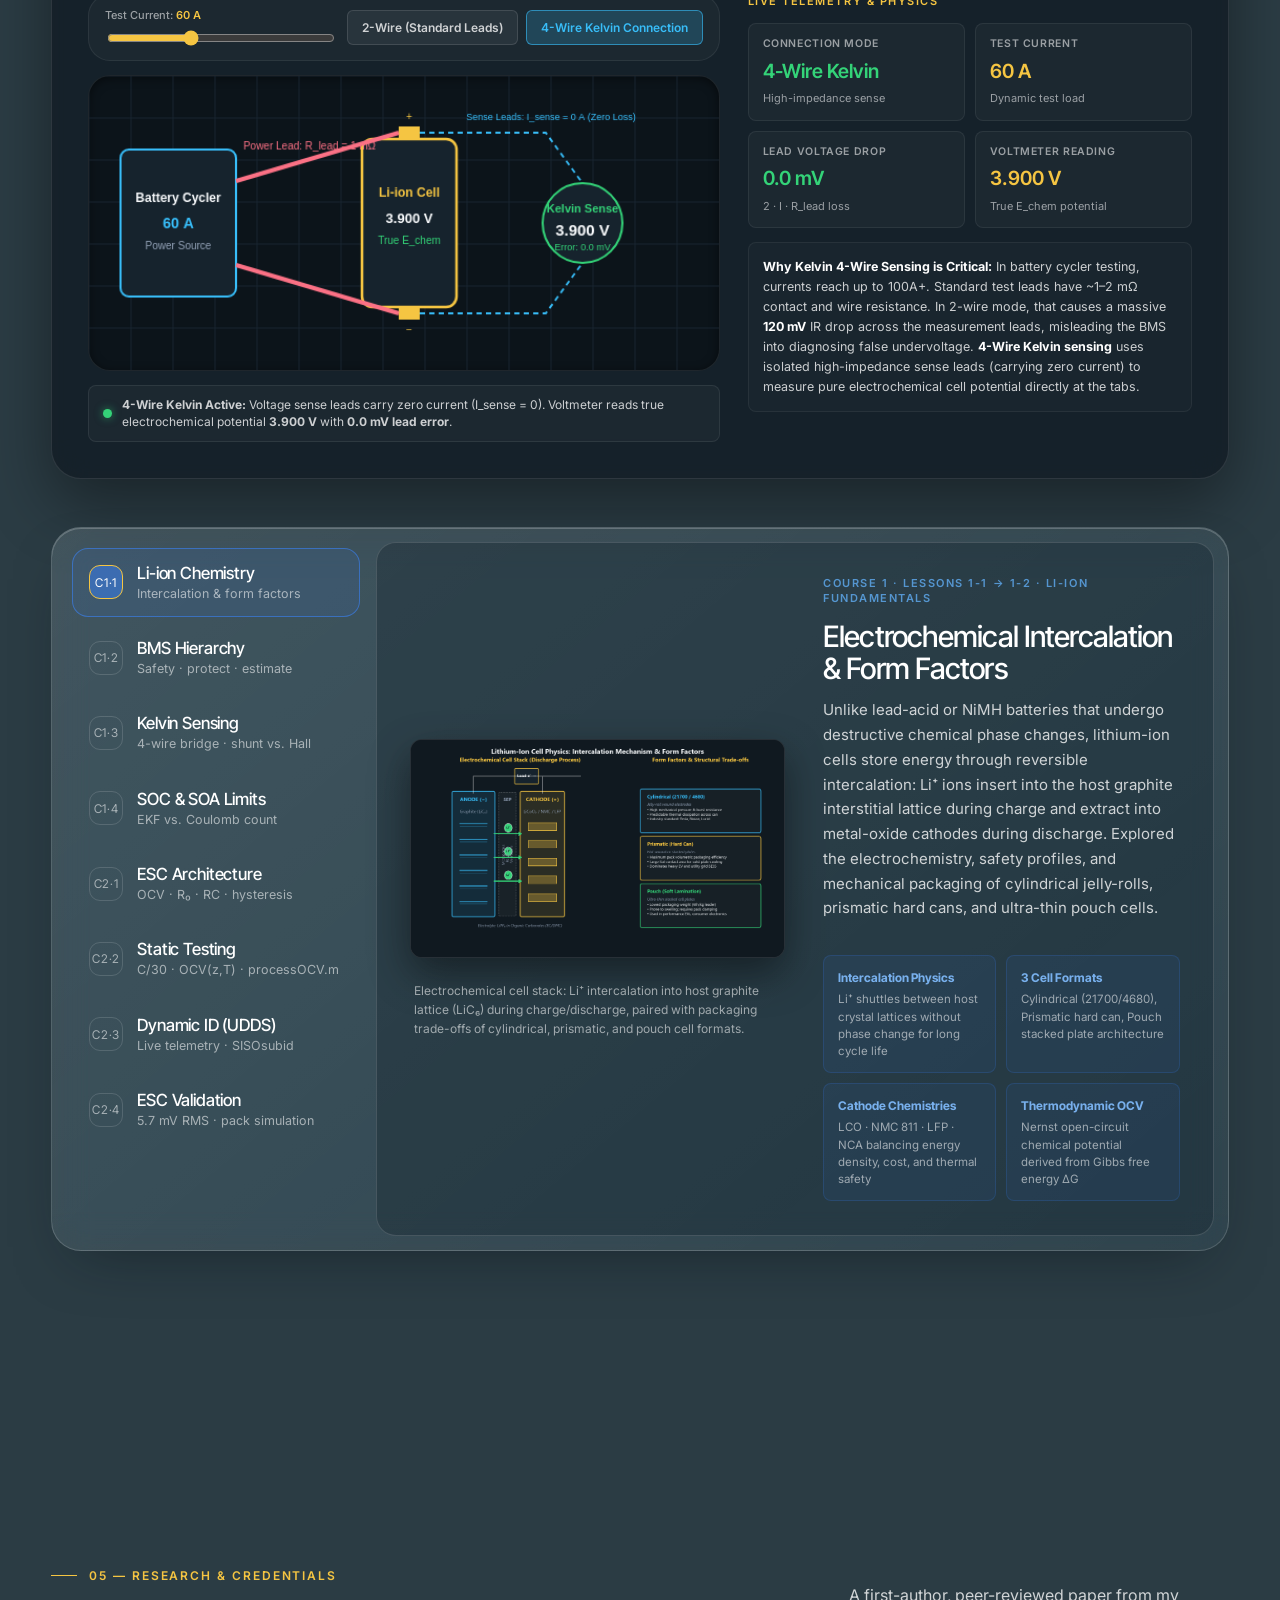
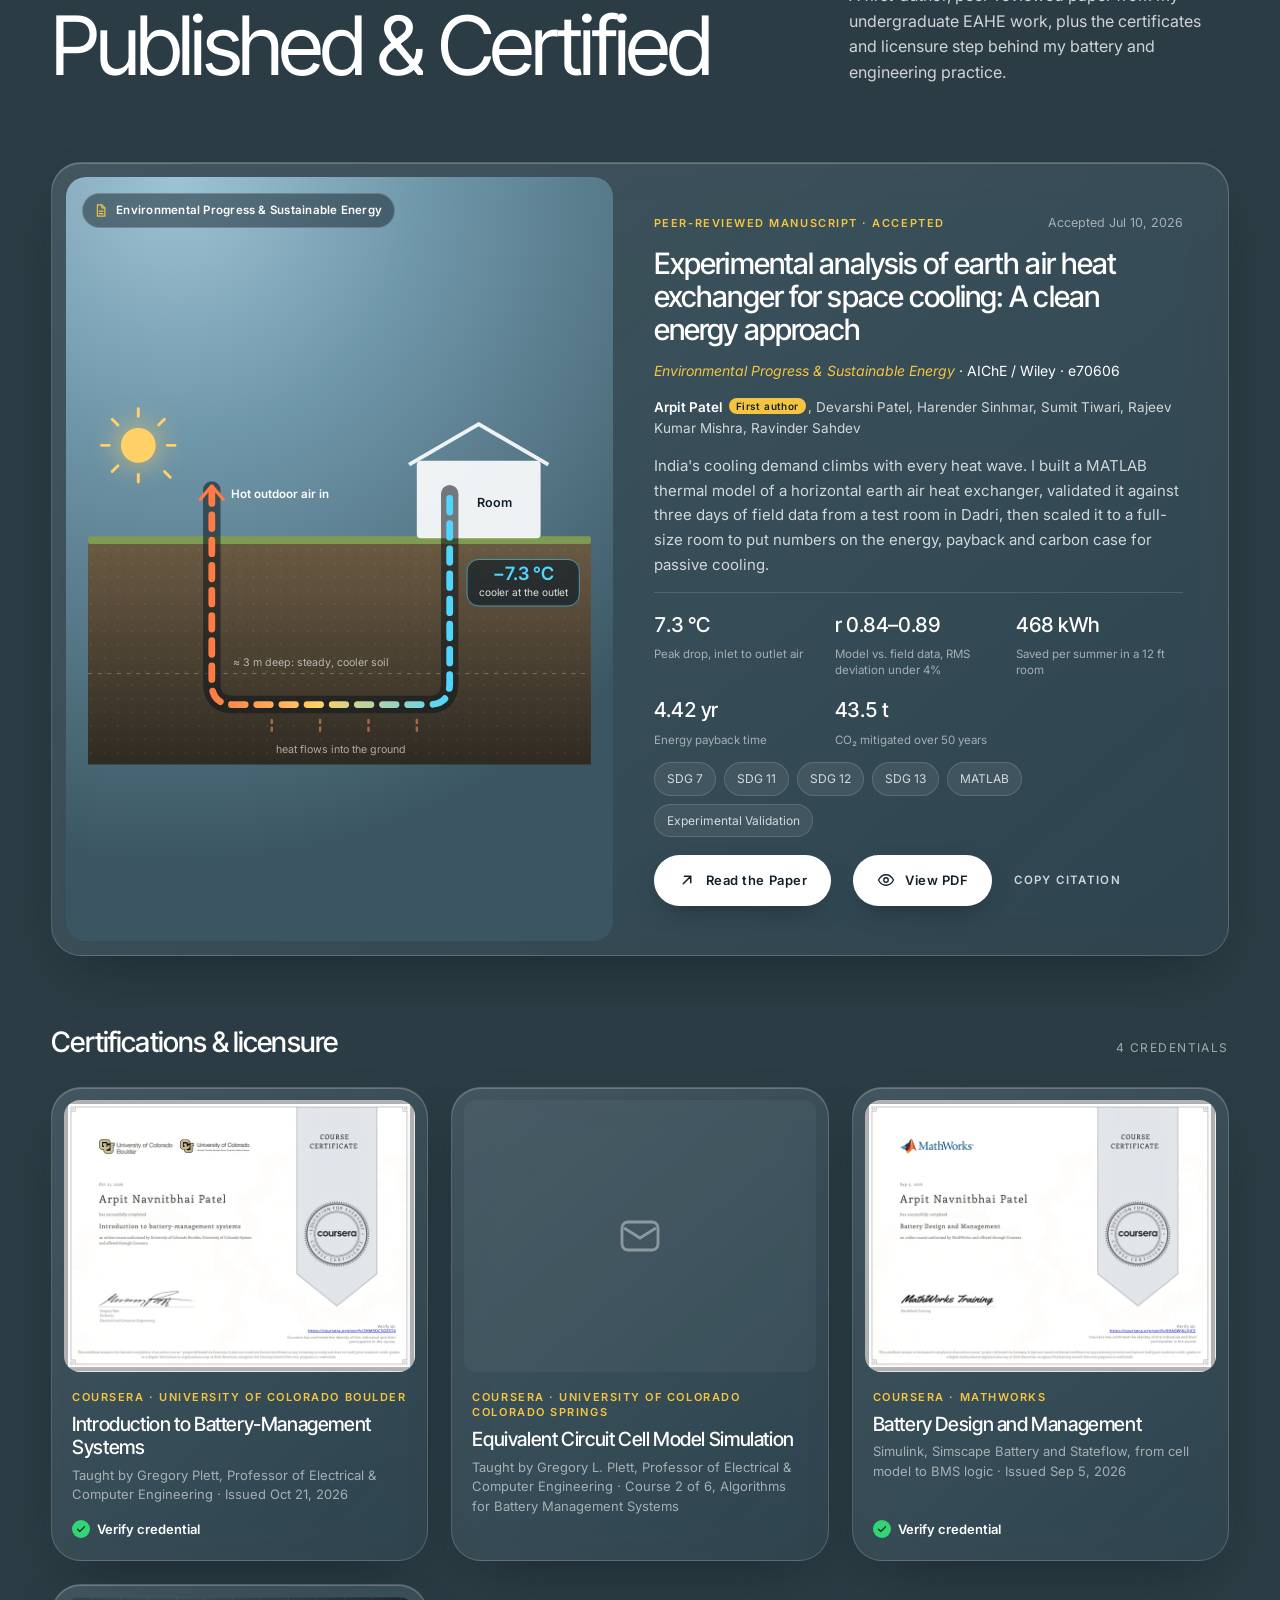
==== commit 91abb5dd: "fix(carousel): remove giant yellow VIEW cursor badge from carousel slides so schematics are unobstru" ====
--- a/index.html
+++ b/index.html
@@ -1,52 +1,122 @@
 <!DOCTYPE html>
 <html lang="en">
+
 <head>
     <meta charset="UTF-8">
     <meta name="viewport" content="width=device-width, initial-scale=1.0">
     <title>Arpit Patel | Energy Systems Engineer</title>
-    <meta name="description" content="Portfolio of Arpit Patel, Earth & Environmental Engineer at Columbia University, working on battery storage, optimization and simulation pipelines for a decarbonized grid.">
+    <meta name="description"
+        content="Portfolio of Arpit Patel, Earth & Environmental Engineer at Columbia University, working on battery storage, optimization and simulation pipelines for a decarbonized grid.">
     <meta name="theme-color" content="#2b3c44">
     <meta property="og:title" content="Arpit Patel | Energy Systems Engineer">
-    <meta property="og:description" content="Battery storage, optimization and simulation pipelines for a decarbonized grid.">
+    <meta property="og:description"
+        content="Battery storage, optimization and simulation pipelines for a decarbonized grid.">
     <meta property="og:image" content="images/ai/hero.webp">
-    <link rel="icon" href="data:image/svg+xml,%3Csvg xmlns='http://www.w3.org/2000/svg' viewBox='0 0 32 32'%3E%3Crect width='32' height='32' rx='9' fill='%232b3c44'/%3E%3Cpath d='M18.5 4 8 18h7.5l-2 10L24 14h-7.6z' fill='%23f5c542'/%3E%3C/svg%3E">
+    <link rel="icon"
+        href="data:image/svg+xml,%3Csvg xmlns='http://www.w3.org/2000/svg' viewBox='0 0 32 32'%3E%3Crect width='32' height='32' rx='9' fill='%232b3c44'/%3E%3Cpath d='M18.5 4 8 18h7.5l-2 10L24 14h-7.6z' fill='%23f5c542'/%3E%3C/svg%3E">
     <link rel="preconnect" href="https://fonts.googleapis.com">
     <link rel="preconnect" href="https://fonts.gstatic.com" crossorigin>
-    <link href="https://fonts.googleapis.com/css2?family=Inter+Tight:wght@300;400;500;600&family=Inter:wght@400;500;600&display=swap" rel="stylesheet">
-    <link rel="preload" as="image" href="images/ai/hero.webp" imagesrcset="images/ai/hero-sm.webp 1200w, images/ai/hero.webp 2400w" imagesizes="100vw">
-    <link rel="stylesheet" href="style.css?v=27">
+    <link
+        href="https://fonts.googleapis.com/css2?family=Inter+Tight:wght@300;400;500;600&family=Inter:wght@400;500;600&display=swap"
+        rel="stylesheet">
+    <link rel="preload" as="image" href="images/ai/hero.webp"
+        imagesrcset="images/ai/hero-sm.webp 1200w, images/ai/hero.webp 2400w" imagesizes="100vw">
+    <link rel="stylesheet" href="style.css?v=28">
     <link rel="stylesheet" href="gridtech/embed.css?v=5">
     <script>document.documentElement.classList.add('js');</script>
 </head>
+
 <body class="is-loading">
 
     <!-- Reusable icons -->
     <svg width="0" height="0" style="position:absolute" aria-hidden="true">
         <defs>
-            <symbol id="i-bolt" viewBox="0 0 24 24"><path d="M14.6 1 3.4 13.6h7.3L8.9 23 20.6 9.9h-7.4z" fill="currentColor"/></symbol>
-            <symbol id="i-arrow" viewBox="0 0 24 24"><path d="M7 17 17 7M8.5 7H17v8.5" fill="none" stroke="currentColor" stroke-width="2" stroke-linecap="round" stroke-linejoin="round"/></symbol>
-            <symbol id="i-arrow-r" viewBox="0 0 24 24"><path d="M4 12h15M13 6l6 6-6 6" fill="none" stroke="currentColor" stroke-width="2" stroke-linecap="round" stroke-linejoin="round"/></symbol>
-            <symbol id="i-chev-l" viewBox="0 0 24 24"><path d="m14.5 6-6 6 6 6" fill="none" stroke="currentColor" stroke-width="2" stroke-linecap="round" stroke-linejoin="round"/></symbol>
-            <symbol id="i-chev-r" viewBox="0 0 24 24"><path d="m9.5 6 6 6-6 6" fill="none" stroke="currentColor" stroke-width="2" stroke-linecap="round" stroke-linejoin="round"/></symbol>
-            <symbol id="i-close" viewBox="0 0 24 24"><path d="M6 6l12 12M18 6 6 18" fill="none" stroke="currentColor" stroke-width="2" stroke-linecap="round"/></symbol>
-            <symbol id="i-eye" viewBox="0 0 24 24"><path d="M2 12s3.6-7 10-7 10 7 10 7-3.6 7-10 7S2 12 2 12z" fill="none" stroke="currentColor" stroke-width="1.8"/><circle cx="12" cy="12" r="3" fill="none" stroke="currentColor" stroke-width="1.8"/></symbol>
-            <symbol id="i-mail" viewBox="0 0 24 24"><rect x="3" y="5" width="18" height="14" rx="3" fill="none" stroke="currentColor" stroke-width="1.8"/><path d="m4 7 8 6 8-6" fill="none" stroke="currentColor" stroke-width="1.8" stroke-linejoin="round"/></symbol>
-            <symbol id="i-phone" viewBox="0 0 24 24"><path d="M6.6 3.5h2.6l1.6 4.2-2 1.4a11 11 0 0 0 5.6 5.6l1.4-2 4.2 1.6v2.6a2 2 0 0 1-2.2 2A16.5 16.5 0 0 1 4.6 5.7a2 2 0 0 1 2-2.2z" fill="none" stroke="currentColor" stroke-width="1.8" stroke-linejoin="round"/></symbol>
-            <symbol id="i-in" viewBox="0 0 24 24"><path d="M5 9.5h3V19H5zM6.5 4.8a1.7 1.7 0 1 1 0 3.4 1.7 1.7 0 0 1 0-3.4zM10.5 9.5h2.9v1.3c.4-.8 1.4-1.6 3-1.6 3.1 0 3.6 2 3.6 4.6V19h-3v-4.6c0-1.1 0-2.5-1.5-2.5s-1.8 1.2-1.8 2.4V19h-3z" fill="currentColor"/></symbol>
-            <symbol id="i-copy" viewBox="0 0 24 24"><rect x="8" y="8" width="12" height="12" rx="2.5" fill="none" stroke="currentColor" stroke-width="1.8"/><path d="M16 8V6.5A2.5 2.5 0 0 0 13.5 4h-7A2.5 2.5 0 0 0 4 6.5v7A2.5 2.5 0 0 0 6.5 16H8" fill="none" stroke="currentColor" stroke-width="1.8"/></symbol>
-            <marker id="fx-head" viewBox="0 0 10 10" refX="8.5" refY="5" markerUnits="userSpaceOnUse" markerWidth="9" markerHeight="9" orient="auto"><path d="M0 1 9 5 0 9z" fill="#dbe6ec"/></marker>
-            <symbol id="i-download" viewBox="0 0 24 24"><path d="M12 4v11M7 10.5l5 5 5-5M5 20h14" fill="none" stroke="currentColor" stroke-width="2" stroke-linecap="round" stroke-linejoin="round"/></symbol>
-            <symbol id="i-doc" viewBox="0 0 24 24"><path d="M7 3h7l5 5v13H7z" fill="none" stroke="currentColor" stroke-width="1.8" stroke-linejoin="round"/><path d="M14 3v5h5M10 13h6M10 17h6" fill="none" stroke="currentColor" stroke-width="1.8" stroke-linecap="round"/></symbol>
-            <symbol id="i-check" viewBox="0 0 24 24"><path d="m5 12.5 4.5 4.5L19 7.5" fill="none" stroke="currentColor" stroke-width="2.4" stroke-linecap="round" stroke-linejoin="round"/></symbol>
-            <symbol id="i-cube" viewBox="0 0 24 24"><path d="M12 2.8 20 7.4v9.2L12 21.2 4 16.6V7.4z" fill="none" stroke="currentColor" stroke-width="1.8" stroke-linejoin="round"/><path d="M4 7.4 12 12l8-4.6M12 12v9.2" fill="none" stroke="currentColor" stroke-width="1.8" stroke-linejoin="round"/></symbol>
-            <symbol id="i-chart" viewBox="0 0 24 24"><path d="M3 17l5-6 4 3 5-7 4 4" fill="none" stroke="currentColor" stroke-width="1.8" stroke-linecap="round" stroke-linejoin="round"/><path d="M3 21h18" stroke="currentColor" stroke-width="1.8" stroke-linecap="round"/></symbol>
+            <symbol id="i-bolt" viewBox="0 0 24 24">
+                <path d="M14.6 1 3.4 13.6h7.3L8.9 23 20.6 9.9h-7.4z" fill="currentColor" />
+            </symbol>
+            <symbol id="i-arrow" viewBox="0 0 24 24">
+                <path d="M7 17 17 7M8.5 7H17v8.5" fill="none" stroke="currentColor" stroke-width="2"
+                    stroke-linecap="round" stroke-linejoin="round" />
+            </symbol>
+            <symbol id="i-arrow-r" viewBox="0 0 24 24">
+                <path d="M4 12h15M13 6l6 6-6 6" fill="none" stroke="currentColor" stroke-width="2"
+                    stroke-linecap="round" stroke-linejoin="round" />
+            </symbol>
+            <symbol id="i-chev-l" viewBox="0 0 24 24">
+                <path d="m14.5 6-6 6 6 6" fill="none" stroke="currentColor" stroke-width="2" stroke-linecap="round"
+                    stroke-linejoin="round" />
+            </symbol>
+            <symbol id="i-chev-r" viewBox="0 0 24 24">
+                <path d="m9.5 6 6 6-6 6" fill="none" stroke="currentColor" stroke-width="2" stroke-linecap="round"
+                    stroke-linejoin="round" />
+            </symbol>
+            <symbol id="i-close" viewBox="0 0 24 24">
+                <path d="M6 6l12 12M18 6 6 18" fill="none" stroke="currentColor" stroke-width="2"
+                    stroke-linecap="round" />
+            </symbol>
+            <symbol id="i-eye" viewBox="0 0 24 24">
+                <path d="M2 12s3.6-7 10-7 10 7 10 7-3.6 7-10 7S2 12 2 12z" fill="none" stroke="currentColor"
+                    stroke-width="1.8" />
+                <circle cx="12" cy="12" r="3" fill="none" stroke="currentColor" stroke-width="1.8" />
+            </symbol>
+            <symbol id="i-mail" viewBox="0 0 24 24">
+                <rect x="3" y="5" width="18" height="14" rx="3" fill="none" stroke="currentColor" stroke-width="1.8" />
+                <path d="m4 7 8 6 8-6" fill="none" stroke="currentColor" stroke-width="1.8" stroke-linejoin="round" />
+            </symbol>
+            <symbol id="i-phone" viewBox="0 0 24 24">
+                <path
+                    d="M6.6 3.5h2.6l1.6 4.2-2 1.4a11 11 0 0 0 5.6 5.6l1.4-2 4.2 1.6v2.6a2 2 0 0 1-2.2 2A16.5 16.5 0 0 1 4.6 5.7a2 2 0 0 1 2-2.2z"
+                    fill="none" stroke="currentColor" stroke-width="1.8" stroke-linejoin="round" />
+            </symbol>
+            <symbol id="i-in" viewBox="0 0 24 24">
+                <path
+                    d="M5 9.5h3V19H5zM6.5 4.8a1.7 1.7 0 1 1 0 3.4 1.7 1.7 0 0 1 0-3.4zM10.5 9.5h2.9v1.3c.4-.8 1.4-1.6 3-1.6 3.1 0 3.6 2 3.6 4.6V19h-3v-4.6c0-1.1 0-2.5-1.5-2.5s-1.8 1.2-1.8 2.4V19h-3z"
+                    fill="currentColor" />
+            </symbol>
+            <symbol id="i-copy" viewBox="0 0 24 24">
+                <rect x="8" y="8" width="12" height="12" rx="2.5" fill="none" stroke="currentColor"
+                    stroke-width="1.8" />
+                <path d="M16 8V6.5A2.5 2.5 0 0 0 13.5 4h-7A2.5 2.5 0 0 0 4 6.5v7A2.5 2.5 0 0 0 6.5 16H8" fill="none"
+                    stroke="currentColor" stroke-width="1.8" />
+            </symbol>
+            <marker id="fx-head" viewBox="0 0 10 10" refX="8.5" refY="5" markerUnits="userSpaceOnUse" markerWidth="9"
+                markerHeight="9" orient="auto">
+                <path d="M0 1 9 5 0 9z" fill="#dbe6ec" />
+            </marker>
+            <symbol id="i-download" viewBox="0 0 24 24">
+                <path d="M12 4v11M7 10.5l5 5 5-5M5 20h14" fill="none" stroke="currentColor" stroke-width="2"
+                    stroke-linecap="round" stroke-linejoin="round" />
+            </symbol>
+            <symbol id="i-doc" viewBox="0 0 24 24">
+                <path d="M7 3h7l5 5v13H7z" fill="none" stroke="currentColor" stroke-width="1.8"
+                    stroke-linejoin="round" />
+                <path d="M14 3v5h5M10 13h6M10 17h6" fill="none" stroke="currentColor" stroke-width="1.8"
+                    stroke-linecap="round" />
+            </symbol>
+            <symbol id="i-check" viewBox="0 0 24 24">
+                <path d="m5 12.5 4.5 4.5L19 7.5" fill="none" stroke="currentColor" stroke-width="2.4"
+                    stroke-linecap="round" stroke-linejoin="round" />
+            </symbol>
+            <symbol id="i-cube" viewBox="0 0 24 24">
+                <path d="M12 2.8 20 7.4v9.2L12 21.2 4 16.6V7.4z" fill="none" stroke="currentColor" stroke-width="1.8"
+                    stroke-linejoin="round" />
+                <path d="M4 7.4 12 12l8-4.6M12 12v9.2" fill="none" stroke="currentColor" stroke-width="1.8"
+                    stroke-linejoin="round" />
+            </symbol>
+            <symbol id="i-chart" viewBox="0 0 24 24">
+                <path d="M3 17l5-6 4 3 5-7 4 4" fill="none" stroke="currentColor" stroke-width="1.8"
+                    stroke-linecap="round" stroke-linejoin="round" />
+                <path d="M3 21h18" stroke="currentColor" stroke-width="1.8" stroke-linecap="round" />
+            </symbol>
         </defs>
     </svg>
 
     <!-- Preloader -->
     <div class="loader" aria-hidden="true">
         <div class="loader__inner">
-            <div class="loader__battery"><span class="loader__fill"></span><svg class="loader__bolt"><use href="#i-bolt"/></svg></div>
+            <div class="loader__battery"><span class="loader__fill"></span><svg class="loader__bolt">
+                    <use href="#i-bolt" />
+                </svg></div>
             <div class="loader__meta"><span>Charging</span><span class="loader__pct">0</span></div>
         </div>
     </div>
@@ -63,9 +133,9 @@
     <nav class="nav glass" aria-label="Primary">
         <a href="#top" class="brand" aria-label="Arpit Patel, back to top" title="Always at full charge">
             <svg class="brand__battery" viewBox="0 0 30 16" aria-hidden="true">
-                <rect x="1" y="1" width="25" height="14" rx="4" fill="none" stroke="currentColor" stroke-width="1.6"/>
-                <rect x="27.4" y="5" width="2" height="6" rx="1" fill="currentColor"/>
-                <rect class="brand__level" x="3.6" y="3.6" width="19.8" height="8.8" rx="2"/>
+                <rect x="1" y="1" width="25" height="14" rx="4" fill="none" stroke="currentColor" stroke-width="1.6" />
+                <rect x="27.4" y="5" width="2" height="6" rx="1" fill="currentColor" />
+                <rect class="brand__level" x="3.6" y="3.6" width="19.8" height="8.8" rx="2" />
             </svg>
             <span>Arpit Patel</span>
         </a>
@@ -81,8 +151,11 @@
             <a href="#insights">Insights</a>
             <a href="#life">Life</a>
         </div>
-        <a href="#contact" class="nav__cta magnetic">Let's Talk <svg><use href="#i-bolt"/></svg></a>
-        <button class="nav__burger" type="button" aria-label="Open menu" aria-expanded="false" aria-controls="menu"><span></span><span></span></button>
+        <a href="#contact" class="nav__cta magnetic">Let's Talk <svg>
+                <use href="#i-bolt" />
+            </svg></a>
+        <button class="nav__burger" type="button" aria-label="Open menu" aria-expanded="false"
+            aria-controls="menu"><span></span><span></span></button>
     </nav>
 
     <div class="menu" id="menu" aria-hidden="true">
@@ -106,22 +179,27 @@
         <header class="hero" id="top">
             <div class="hero__frame">
                 <div class="hero__media" aria-hidden="true">
-                    <img src="images/ai/hero.webp" srcset="images/ai/hero-sm.webp 1200w, images/ai/hero.webp 2400w" sizes="100vw" alt="" fetchpriority="high">
+                    <img src="images/ai/hero.webp" srcset="images/ai/hero-sm.webp 1200w, images/ai/hero.webp 2400w"
+                        sizes="100vw" alt="" fetchpriority="high">
                 </div>
                 <div class="hero__veil" aria-hidden="true"></div>
 
                 <div class="hero__inner">
                     <h1 class="hero__title" aria-label="Hello, I am Arpit Patel">
                         <span class="hero__hello" aria-hidden="true">Hello, I am</span>
-                        <span class="hero__name" aria-hidden="true"><span class="hero__word" data-chars>Arpit</span><span class="hero__word" data-chars>Patel</span></span>
+                        <span class="hero__name" aria-hidden="true"><span class="hero__word"
+                                data-chars>Arpit</span><span class="hero__word" data-chars>Patel</span></span>
                     </h1>
 
                     <div class="hero__intro glass glass--hero" data-spotlight>
                         <span class="label">Earth &amp; Environmental Engineer | Columbia University</span>
                         <p class="hero__lead">Engineering the Future of Energy.</p>
-                        <p class="hero__sub">Focused on Energy Systems Economics, Grid Decarbonization &amp; Real-world Implementations.</p>
+                        <p class="hero__sub">Focused on Energy Systems Economics, Grid Decarbonization &amp; Real-world
+                            Implementations.</p>
                         <div class="hero__actions">
-                            <a href="#projects" class="link-arrow">See My Work <span class="circle"><svg><use href="#i-arrow"/></svg></span></a>
+                            <a href="#projects" class="link-arrow">See My Work <span class="circle"><svg>
+                                        <use href="#i-arrow" />
+                                    </svg></span></a>
                             <a href="#contact" class="link-plain">Get In Touch</a>
                         </div>
                     </div>
@@ -135,29 +213,49 @@
                                     <!-- green shockwave on the ground plane, replayed each time the cell hits 100% -->
                                     <div class="cell__burst">
                                         <span class="cell__flash"></span><i></i><i></i><i></i>
-                                        <b style="--a:0deg"></b><b style="--a:30deg"></b><b style="--a:60deg"></b><b style="--a:90deg"></b>
-                                        <b style="--a:120deg"></b><b style="--a:150deg"></b><b style="--a:180deg"></b><b style="--a:210deg"></b>
-                                        <b style="--a:240deg"></b><b style="--a:270deg"></b><b style="--a:300deg"></b><b style="--a:330deg"></b>
+                                        <b style="--a:0deg"></b><b style="--a:30deg"></b><b style="--a:60deg"></b><b
+                                            style="--a:90deg"></b>
+                                        <b style="--a:120deg"></b><b style="--a:150deg"></b><b style="--a:180deg"></b><b
+                                            style="--a:210deg"></b>
+                                        <b style="--a:240deg"></b><b style="--a:270deg"></b><b style="--a:300deg"></b><b
+                                            style="--a:330deg"></b>
                                     </div>
                                     <div class="cell__orbit cell__orbit--dash"><i class="cell__ring"></i></div>
-                                    <div class="cell__box cell__core"><i class="f-front"></i><i class="f-back"></i><i class="f-left"></i><i class="f-right"></i><i class="f-top"></i><i class="f-bottom"></i></div>
+                                    <div class="cell__box cell__core"><i class="f-front"></i><i class="f-back"></i><i
+                                            class="f-left"></i><i class="f-right"></i><i class="f-top"></i><i
+                                            class="f-bottom"></i></div>
                                     <div class="cell__box cell__shell">
-                                        <i class="f-front"><span class="cell__glare"></span><span class="cell__ticks"></span><svg class="cell__emblem"><use href="#i-bolt"/></svg></i>
-                                        <i class="f-back"></i><i class="f-left"></i><i class="f-right"></i><i class="f-top"></i><i class="f-bottom"></i>
+                                        <i class="f-front"><span class="cell__glare"></span><span
+                                                class="cell__ticks"></span><svg class="cell__emblem">
+                                                <use href="#i-bolt" />
+                                            </svg></i>
+                                        <i class="f-back"></i><i class="f-left"></i><i class="f-right"></i><i
+                                            class="f-top"></i><i class="f-bottom"></i>
                                     </div>
-                                    <div class="cell__box cell__cap"><i class="f-front"></i><i class="f-back"></i><i class="f-left"></i><i class="f-right"></i><i class="f-top"></i><i class="f-bottom"></i></div>
-                                    <div class="cell__orbit"><div class="cell__spin"><span class="cell__spark"></span><span class="cell__spark cell__spark--b"></span></div></div>
+                                    <div class="cell__box cell__cap"><i class="f-front"></i><i class="f-back"></i><i
+                                            class="f-left"></i><i class="f-right"></i><i class="f-top"></i><i
+                                            class="f-bottom"></i></div>
+                                    <div class="cell__orbit">
+                                        <div class="cell__spin"><span class="cell__spark"></span><span
+                                                class="cell__spark cell__spark--b"></span></div>
+                                    </div>
                                 </div>
                             </div>
                             <div class="cell__fx">
-                                <span style="--x:18%;--t:0s"></span><span style="--x:42%;--t:-.9s"></span><span style="--x:66%;--t:-1.7s"></span>
-                                <span style="--x:30%;--t:-2.2s"></span><span style="--x:80%;--t:-.4s"></span><span style="--x:54%;--t:-1.3s"></span>
+                                <span style="--x:18%;--t:0s"></span><span style="--x:42%;--t:-.9s"></span><span
+                                    style="--x:66%;--t:-1.7s"></span>
+                                <span style="--x:30%;--t:-2.2s"></span><span style="--x:80%;--t:-.4s"></span><span
+                                    style="--x:54%;--t:-1.3s"></span>
                             </div>
                             <div class="cell__shadow"></div>
                             <div class="cell__pop">
-                                <span style="--dx:-150;--dy:-60"></span><span style="--dx:-110;--dy:-130;--t:.04s"></span><span style="--dx:-60;--dy:-170"></span>
-                                <span style="--dx:-20;--dy:-150;--t:.08s"></span><span style="--dx:25;--dy:-185"></span><span style="--dx:70;--dy:-150;--t:.05s"></span>
-                                <span style="--dx:120;--dy:-120"></span><span style="--dx:160;--dy:-55;--t:.07s"></span><span style="--dx:-185;--dy:-10;--t:.1s"></span>
+                                <span style="--dx:-150;--dy:-60"></span><span
+                                    style="--dx:-110;--dy:-130;--t:.04s"></span><span style="--dx:-60;--dy:-170"></span>
+                                <span style="--dx:-20;--dy:-150;--t:.08s"></span><span
+                                    style="--dx:25;--dy:-185"></span><span style="--dx:70;--dy:-150;--t:.05s"></span>
+                                <span style="--dx:120;--dy:-120"></span><span
+                                    style="--dx:160;--dy:-55;--t:.07s"></span><span
+                                    style="--dx:-185;--dy:-10;--t:.1s"></span>
                                 <span style="--dx:190;--dy:-15;--t:.12s"></span>
                             </div>
                             <div class="cell__readout glass glass--hero">
@@ -183,30 +281,43 @@
                                 <div>
                                     <h2 class="hcard__title">Meet Arpit</h2>
                                     <span class="hcard__link">Read my story</span>
-                                    <span class="hcard__cred"><svg><use href="#i-check"/></svg><span><b>FE Mechanical</b><small>Passed · EIT pending</small></span></span>
+                                    <span class="hcard__cred"><svg>
+                                            <use href="#i-check" />
+                                        </svg><span><b>FE Mechanical</b><small>Passed · EIT
+                                                pending</small></span></span>
                                 </div>
                             </div>
                             <div class="hcard__reading">
                                 <span class="mini-book" aria-hidden="true"></span>
                                 <span><small>Thinks with</small><b>The Great Mental Models</b></span>
                             </div>
-                            <img class="hcard__portrait" src="images/ai/portrait-cutout.webp" alt="Portrait of Arpit Patel" loading="eager">
+                            <img class="hcard__portrait" src="images/ai/portrait-cutout.webp"
+                                alt="Portrait of Arpit Patel" loading="eager">
                         </a>
 
                         <a href="#about" class="hcard hcard--think glass glass--hero" data-spotlight style="--d:1">
-                            <svg class="hcard__arcs" viewBox="0 0 320 60" preserveAspectRatio="none" aria-hidden="true"><path d="M0 58 Q40 4 120 2"/><path d="M320 58 Q280 4 200 2"/></svg>
+                            <svg class="hcard__arcs" viewBox="0 0 320 60" preserveAspectRatio="none" aria-hidden="true">
+                                <path d="M0 58 Q40 4 120 2" />
+                                <path d="M320 58 Q280 4 200 2" />
+                            </svg>
                             <h2 class="hcard__title hcard__title--center">How I Think</h2>
                             <div class="think">
                                 <div class="book" aria-hidden="true">
                                     <div class="book__3d">
                                         <span class="book__pages"></span>
-                                        <img class="book__cover book__cover--img" src="images/ai/great-mental-models.webp" width="240" height="362" alt="" loading="eager" decoding="async">
+                                        <img class="book__cover book__cover--img"
+                                            src="images/ai/great-mental-models.webp" width="240" height="362" alt=""
+                                            loading="eager" decoding="async">
                                     </div>
                                 </div>
-                                <ol class="principles" aria-label="Principles from The Great Mental Models that I work by">
-                                    <li style="--k:0"><b>First principles</b><span>Strip a problem to what is physically true, then rebuild.</span></li>
-                                    <li style="--k:1"><b>The 5 whys</b><span>Keep asking why until the root cause shows, not the symptom.</span></li>
-                                    <li style="--k:2"><b>Socratic questioning</b><span>Test every assumption, my own first.</span></li>
+                                <ol class="principles"
+                                    aria-label="Principles from The Great Mental Models that I work by">
+                                    <li style="--k:0"><b>First principles</b><span>Strip a problem to what is physically
+                                            true, then rebuild.</span></li>
+                                    <li style="--k:1"><b>The 5 whys</b><span>Keep asking why until the root cause shows,
+                                            not the symptom.</span></li>
+                                    <li style="--k:2"><b>Socratic questioning</b><span>Test every assumption, my own
+                                            first.</span></li>
                                 </ol>
                             </div>
                         </a>
@@ -217,20 +328,26 @@
                                     <h2 class="hcard__title">Multidisciplinary</h2>
                                     <span class="hcard__link">Mechanical · Electrical · Energy</span>
                                 </div>
-                                <span class="hcard__icon"><svg><use href="#i-bolt"/></svg></span>
+                                <span class="hcard__icon"><svg>
+                                        <use href="#i-bolt" />
+                                    </svg></span>
                             </div>
                             <div class="multi">
                                 <svg class="venn" viewBox="0 0 112 104" aria-hidden="true">
-                                    <circle class="venn__c venn__c--me" cx="38" cy="36" r="30"/>
-                                    <circle class="venn__c venn__c--ece" cx="74" cy="36" r="30"/>
-                                    <circle class="venn__c venn__c--env" cx="56" cy="66" r="30"/>
-                                    <text x="24" y="31">ME</text><text x="77" y="31">ECE</text><text x="47" y="88">ENV</text>
-                                    <path class="venn__bolt" d="M58.2 39 52 48.6h4.4l-1.2 6.4 6.6-9.6h-4.4z"/>
+                                    <circle class="venn__c venn__c--me" cx="38" cy="36" r="30" />
+                                    <circle class="venn__c venn__c--ece" cx="74" cy="36" r="30" />
+                                    <circle class="venn__c venn__c--env" cx="56" cy="66" r="30" />
+                                    <text x="24" y="31">ME</text><text x="77" y="31">ECE</text><text x="47"
+                                        y="88">ENV</text>
+                                    <path class="venn__bolt" d="M58.2 39 52 48.6h4.4l-1.2 6.4 6.6-9.6h-4.4z" />
                                 </svg>
                                 <ul class="degrees">
-                                    <li><i class="d-me"></i><span><b>Mechanical Engineering</b><small>Bachelor's · Shiv Nadar University</small></span></li>
-                                    <li><i class="d-ece"></i><span><b>Electrical &amp; Computer Eng.</b><small>Minor · control systems, digital electronics</small></span></li>
-                                    <li><i class="d-env"></i><span><b>Earth &amp; Environmental Eng.</b><small>Master's · Columbia University</small></span></li>
+                                    <li><i class="d-me"></i><span><b>Mechanical Engineering</b><small>Bachelor's · Shiv
+                                                Nadar University</small></span></li>
+                                    <li><i class="d-ece"></i><span><b>Electrical &amp; Computer Eng.</b><small>Minor ·
+                                                control systems, digital electronics</small></span></li>
+                                    <li><i class="d-env"></i><span><b>Earth &amp; Environmental Eng.</b><small>Master's
+                                                · Columbia University</small></span></li>
                                 </ul>
                             </div>
                         </a>
@@ -249,7 +366,10 @@
                     </div>
                 </div>
 
-                <p class="about__statement" data-scrub>I’ve always learned best by taking things apart. Long before I started modeling grid decarbonization or running battery optimization algorithms, I was the kid replacing an iPad screen on the kitchen table or designing a 3D-printed, obstacle-avoiding robot from the ground up.</p>
+                <p class="about__statement" data-scrub>I’ve always learned best by taking things apart. Long before I
+                    started modeling grid decarbonization or running battery optimization algorithms, I was the kid
+                    replacing an iPad screen on the kitchen table or designing a 3D-printed, obstacle-avoiding robot
+                    from the ground up.</p>
 
                 <div class="about__grid">
                     <div class="about__visuals">
@@ -257,14 +377,22 @@
                             <img src="images/ai/portrait.webp" alt="Arpit Patel" loading="lazy" data-parallax="0.05">
                         </figure>
                         <figure class="about__robot glass" data-reveal="up" style="--d:.2s">
-                            <img src="images/robot1.webp" alt="3D-printed obstacle-avoiding robot built by Arpit" loading="lazy">
+                            <img src="images/robot1.webp" alt="3D-printed obstacle-avoiding robot built by Arpit"
+                                loading="lazy">
                             <figcaption>Where it started — a 3D-printed, obstacle-avoiding robot.</figcaption>
                         </figure>
                     </div>
 
                     <div class="about__copy">
-                        <p data-reveal>Today, I’m an Earth and Environmental Engineering Master’s student at <strong>Columbia University</strong>, focused on energy systems economics. With a Mechanical Engineering degree and an Electrical &amp; Computer Engineering minor from Shiv Nadar University, I bring that same hands-on, build-it-to-break-it energy into my technical work.</p>
-                        <p data-reveal style="--d:.1s">Whether I’m running techno-economic analyses for carbon capture, dispatching battery storage models, or predicting peak demand on the NYCA grid, I don’t just want the numbers to balance—I want to understand exactly how the system works in the real world.</p>
+                        <p data-reveal>Today, I’m an Earth and Environmental Engineering Master’s student at
+                            <strong>Columbia University</strong>, focused on energy systems economics. With a Mechanical
+                            Engineering degree and an Electrical &amp; Computer Engineering minor from Shiv Nadar
+                            University, I bring that same hands-on, build-it-to-break-it energy into my technical work.
+                        </p>
+                        <p data-reveal style="--d:.1s">Whether I’m running techno-economic analyses for carbon capture,
+                            dispatching battery storage models, or predicting peak demand on the NYCA grid, I don’t just
+                            want the numbers to balance—I want to understand exactly how the system works in the real
+                            world.</p>
 
                         <div class="stats">
                             <div class="stat glass" data-reveal style="--d:.05s" data-spotlight>
@@ -289,46 +417,110 @@
         <div class="marquee" aria-hidden="true">
             <div class="marquee__row">
                 <div class="marquee__group">
-                    <span>Battery Energy Storage</span><svg><use href="#i-bolt"/></svg>
-                    <span class="is-outline">Battery Management Systems</span><svg><use href="#i-bolt"/></svg>
-                    <span class="is-outline">Dispatch Modeling</span><svg><use href="#i-bolt"/></svg>
-                    <span>Optimization &amp; Linear Programming</span><svg><use href="#i-bolt"/></svg>
-                    <span class="is-outline">Techno-Economic Analysis</span><svg><use href="#i-bolt"/></svg>
-                    <span>Machine Learning Forecasting</span><svg><use href="#i-bolt"/></svg>
-                    <span class="is-outline">Grid Decarbonization</span><svg><use href="#i-bolt"/></svg>
+                    <span>Battery Energy Storage</span><svg>
+                        <use href="#i-bolt" />
+                    </svg>
+                    <span class="is-outline">Battery Management Systems</span><svg>
+                        <use href="#i-bolt" />
+                    </svg>
+                    <span class="is-outline">Dispatch Modeling</span><svg>
+                        <use href="#i-bolt" />
+                    </svg>
+                    <span>Optimization &amp; Linear Programming</span><svg>
+                        <use href="#i-bolt" />
+                    </svg>
+                    <span class="is-outline">Techno-Economic Analysis</span><svg>
+                        <use href="#i-bolt" />
+                    </svg>
+                    <span>Machine Learning Forecasting</span><svg>
+                        <use href="#i-bolt" />
+                    </svg>
+                    <span class="is-outline">Grid Decarbonization</span><svg>
+                        <use href="#i-bolt" />
+                    </svg>
                 </div>
                 <div class="marquee__group">
-                    <span>Battery Energy Storage</span><svg><use href="#i-bolt"/></svg>
-                    <span class="is-outline">Battery Management Systems</span><svg><use href="#i-bolt"/></svg>
-                    <span class="is-outline">Dispatch Modeling</span><svg><use href="#i-bolt"/></svg>
-                    <span>Optimization &amp; Linear Programming</span><svg><use href="#i-bolt"/></svg>
-                    <span class="is-outline">Techno-Economic Analysis</span><svg><use href="#i-bolt"/></svg>
-                    <span>Machine Learning Forecasting</span><svg><use href="#i-bolt"/></svg>
-                    <span class="is-outline">Grid Decarbonization</span><svg><use href="#i-bolt"/></svg>
+                    <span>Battery Energy Storage</span><svg>
+                        <use href="#i-bolt" />
+                    </svg>
+                    <span class="is-outline">Battery Management Systems</span><svg>
+                        <use href="#i-bolt" />
+                    </svg>
+                    <span class="is-outline">Dispatch Modeling</span><svg>
+                        <use href="#i-bolt" />
+                    </svg>
+                    <span>Optimization &amp; Linear Programming</span><svg>
+                        <use href="#i-bolt" />
+                    </svg>
+                    <span class="is-outline">Techno-Economic Analysis</span><svg>
+                        <use href="#i-bolt" />
+                    </svg>
+                    <span>Machine Learning Forecasting</span><svg>
+                        <use href="#i-bolt" />
+                    </svg>
+                    <span class="is-outline">Grid Decarbonization</span><svg>
+                        <use href="#i-bolt" />
+                    </svg>
                 </div>
             </div>
             <div class="marquee__row marquee__row--reverse">
                 <div class="marquee__group">
-                    <span class="is-outline">Python</span><svg><use href="#i-bolt"/></svg>
-                    <span>PyTorch</span><svg><use href="#i-bolt"/></svg>
-                    <span class="is-outline">Scikit-Learn</span><svg><use href="#i-bolt"/></svg>
-                    <span>MATLAB R2024b</span><svg><use href="#i-bolt"/></svg>
-                    <span class="is-outline">Simscape Battery</span><svg><use href="#i-bolt"/></svg>
-                    <span>Kalman SOC Estimation</span><svg><use href="#i-bolt"/></svg>
-                    <span class="is-outline">Pandas &amp; NumPy</span><svg><use href="#i-bolt"/></svg>
-                    <span>Carbon Capture (CCUS)</span><svg><use href="#i-bolt"/></svg>
-                    <span class="is-outline">Enhanced Geothermal</span><svg><use href="#i-bolt"/></svg>
+                    <span class="is-outline">Python</span><svg>
+                        <use href="#i-bolt" />
+                    </svg>
+                    <span>PyTorch</span><svg>
+                        <use href="#i-bolt" />
+                    </svg>
+                    <span class="is-outline">Scikit-Learn</span><svg>
+                        <use href="#i-bolt" />
+                    </svg>
+                    <span>MATLAB R2024b</span><svg>
+                        <use href="#i-bolt" />
+                    </svg>
+                    <span class="is-outline">Simscape Battery</span><svg>
+                        <use href="#i-bolt" />
+                    </svg>
+                    <span>Kalman SOC Estimation</span><svg>
+                        <use href="#i-bolt" />
+                    </svg>
+                    <span class="is-outline">Pandas &amp; NumPy</span><svg>
+                        <use href="#i-bolt" />
+                    </svg>
+                    <span>Carbon Capture (CCUS)</span><svg>
+                        <use href="#i-bolt" />
+                    </svg>
+                    <span class="is-outline">Enhanced Geothermal</span><svg>
+                        <use href="#i-bolt" />
+                    </svg>
                 </div>
                 <div class="marquee__group">
-                    <span class="is-outline">Python</span><svg><use href="#i-bolt"/></svg>
-                    <span>PyTorch</span><svg><use href="#i-bolt"/></svg>
-                    <span class="is-outline">Scikit-Learn</span><svg><use href="#i-bolt"/></svg>
-                    <span>MATLAB R2024b</span><svg><use href="#i-bolt"/></svg>
-                    <span class="is-outline">Simscape Battery</span><svg><use href="#i-bolt"/></svg>
-                    <span>Kalman SOC Estimation</span><svg><use href="#i-bolt"/></svg>
-                    <span class="is-outline">Pandas &amp; NumPy</span><svg><use href="#i-bolt"/></svg>
-                    <span>Carbon Capture (CCUS)</span><svg><use href="#i-bolt"/></svg>
-                    <span class="is-outline">Enhanced Geothermal</span><svg><use href="#i-bolt"/></svg>
+                    <span class="is-outline">Python</span><svg>
+                        <use href="#i-bolt" />
+                    </svg>
+                    <span>PyTorch</span><svg>
+                        <use href="#i-bolt" />
+                    </svg>
+                    <span class="is-outline">Scikit-Learn</span><svg>
+                        <use href="#i-bolt" />
+                    </svg>
+                    <span>MATLAB R2024b</span><svg>
+                        <use href="#i-bolt" />
+                    </svg>
+                    <span class="is-outline">Simscape Battery</span><svg>
+                        <use href="#i-bolt" />
+                    </svg>
+                    <span>Kalman SOC Estimation</span><svg>
+                        <use href="#i-bolt" />
+                    </svg>
+                    <span class="is-outline">Pandas &amp; NumPy</span><svg>
+                        <use href="#i-bolt" />
+                    </svg>
+                    <span>Carbon Capture (CCUS)</span><svg>
+                        <use href="#i-bolt" />
+                    </svg>
+                    <span class="is-outline">Enhanced Geothermal</span><svg>
+                        <use href="#i-bolt" />
+                    </svg>
                 </div>
             </div>
         </div>
@@ -341,14 +533,21 @@
                         <span class="eyebrow" data-reveal>02 — Toolkit</span>
                         <h2 class="sec-title split">Skills &amp; Tools</h2>
                     </div>
-                    <p class="sec-desc" data-reveal style="--d:.15s">The modeling, software and domain knowledge I bring to battery storage, optimization and simulation work.</p>
+                    <p class="sec-desc" data-reveal style="--d:.15s">The modeling, software and domain knowledge I bring
+                        to battery storage, optimization and simulation work.</p>
                 </div>
 
                 <div class="skills__grid">
                     <div>
                         <article class="skill glass" data-reveal style="--d:0s" data-tilt data-spotlight>
                             <div class="skill__icon">
-                                <svg viewBox="0 0 24 24" aria-hidden="true"><path d="M3 18 9 11l4 4 8-9" fill="none" stroke="currentColor" stroke-width="1.8" stroke-linecap="round" stroke-linejoin="round"/><circle cx="9" cy="11" r="1.8" fill="currentColor"/><circle cx="13" cy="15" r="1.8" fill="currentColor"/><circle cx="21" cy="6" r="1.8" fill="currentColor"/></svg>
+                                <svg viewBox="0 0 24 24" aria-hidden="true">
+                                    <path d="M3 18 9 11l4 4 8-9" fill="none" stroke="currentColor" stroke-width="1.8"
+                                        stroke-linecap="round" stroke-linejoin="round" />
+                                    <circle cx="9" cy="11" r="1.8" fill="currentColor" />
+                                    <circle cx="13" cy="15" r="1.8" fill="currentColor" />
+                                    <circle cx="21" cy="6" r="1.8" fill="currentColor" />
+                                </svg>
                             </div>
                             <span class="skill__num">01</span>
                             <h3>Modeling &amp; Analysis</h3>
@@ -365,7 +564,10 @@
                     <div>
                         <article class="skill glass" data-reveal style="--d:.12s" data-tilt data-spotlight>
                             <div class="skill__icon">
-                                <svg viewBox="0 0 24 24" aria-hidden="true"><path d="m8 7-5 5 5 5M16 7l5 5-5 5M13.5 4l-3 16" fill="none" stroke="currentColor" stroke-width="1.8" stroke-linecap="round" stroke-linejoin="round"/></svg>
+                                <svg viewBox="0 0 24 24" aria-hidden="true">
+                                    <path d="m8 7-5 5 5 5M16 7l5 5-5 5M13.5 4l-3 16" fill="none" stroke="currentColor"
+                                        stroke-width="1.8" stroke-linecap="round" stroke-linejoin="round" />
+                                </svg>
                             </div>
                             <span class="skill__num">02</span>
                             <h3>Software &amp; Tools</h3>
@@ -381,7 +583,13 @@
                     <div>
                         <article class="skill glass" data-reveal style="--d:.24s" data-tilt data-spotlight>
                             <div class="skill__icon">
-                                <svg viewBox="0 0 24 24" aria-hidden="true"><circle cx="12" cy="12" r="9" fill="none" stroke="currentColor" stroke-width="1.8"/><path d="M3 12h18M12 3c2.6 2.6 3.8 5.6 3.8 9s-1.2 6.4-3.8 9c-2.6-2.6-3.8-5.6-3.8-9S9.4 5.6 12 3z" fill="none" stroke="currentColor" stroke-width="1.8"/></svg>
+                                <svg viewBox="0 0 24 24" aria-hidden="true">
+                                    <circle cx="12" cy="12" r="9" fill="none" stroke="currentColor"
+                                        stroke-width="1.8" />
+                                    <path
+                                        d="M3 12h18M12 3c2.6 2.6 3.8 5.6 3.8 9s-1.2 6.4-3.8 9c-2.6-2.6-3.8-5.6-3.8-9S9.4 5.6 12 3z"
+                                        fill="none" stroke="currentColor" stroke-width="1.8" />
+                                </svg>
                             </div>
                             <span class="skill__num">03</span>
                             <h3>Domain Knowledge</h3>
@@ -400,7 +608,7 @@
         </section>
 
 
-                <!-- ============ PROJECTS ============ -->
+        <!-- ============ PROJECTS ============ -->
         <section id="projects" class="section projects">
             <div class="container">
                 <div class="sec-head">
@@ -408,7 +616,9 @@
                         <span class="eyebrow" data-reveal>03 — Selected Work</span>
                         <h2 class="sec-title split">Technical Projects</h2>
                     </div>
-                    <p class="sec-desc" data-reveal style="--d:.15s">Data-center energy optimization with an interactive decision studio, then storage dispatch, battery charging control, grid forecasting, carbon management and geothermal HVAC.</p>
+                    <p class="sec-desc" data-reveal style="--d:.15s">Data-center energy optimization with an interactive
+                        decision studio, then storage dispatch, battery charging control, grid forecasting, carbon
+                        management and geothermal HVAC.</p>
                 </div>
 
                 <div class="projects__stack">
@@ -417,27 +627,51 @@
                         <div class="project__inner">
                             <div class="project__media">
                                 <div class="demo-preview" data-demo-preview>
-                                    <img class="demo-preview__img" src="images/projects/gridtech/poster.webp" srcset="images/projects/gridtech/poster-sm.webp 720w, images/projects/gridtech/poster.webp 1200w" sizes="(max-width: 900px) 92vw, 56vw" width="1200" height="1020" alt="GridTech Decision Studio optimization interface for the 75 MW data center campus" loading="lazy" decoding="async">
-                                    <button class="demo-preview__launch" type="button" data-demo-open aria-label="Launch the interactive GridTech Studio">
-                                        <span class="demo-preview__cta"><svg><use href="#i-chart"/></svg>Launch Decision Studio</span>
+                                    <img class="demo-preview__img" src="images/projects/gridtech/poster.webp"
+                                        srcset="images/projects/gridtech/poster-sm.webp 720w, images/projects/gridtech/poster.webp 1200w"
+                                        sizes="(max-width: 900px) 92vw, 56vw" width="1200" height="1020"
+                                        alt="GridTech Decision Studio optimization interface for the 75 MW data center campus"
+                                        loading="lazy" decoding="async">
+                                    <button class="demo-preview__launch" type="button" data-demo-open
+                                        aria-label="Launch the interactive GridTech Studio">
+                                        <span class="demo-preview__cta"><svg>
+                                                <use href="#i-chart" />
+                                            </svg>Launch Decision Studio</span>
                                     </button>
                                     <span class="demo-preview__live"><i></i>Interactive · runs in your browser</span>
                                 </div>
                             </div>
                             <div class="project__body">
-                                <div class="project__top"><span class="label">Energy Optimization</span><span class="project__num">01 / 06</span></div>
+                                <div class="project__top"><span class="label">Energy Optimization</span><span
+                                        class="project__num">01 / 06</span></div>
                                 <h3>GridTech Hackathon: Powering a Data Center Before the Grid Arrives</h3>
-                                <p>A 75 MW AI campus is ready at month 14, but the utility only reaches full capacity at month 30. We engineered an 87,600-hour multi-asset energy portfolio and chronological dispatch engine (Python/Numba) across 7 generation and storage asset classes. The Decision Studio allows stakeholders to balance speed, cost, and clean energy trade-offs with live Pareto ranking and ERCOT grid stress resilience.</p>
+                                <p>A 75 MW AI campus is ready at month 14, but the utility only reaches full capacity at
+                                    month 30. We engineered an 87,600-hour multi-asset energy portfolio and
+                                    chronological dispatch engine (Python/Numba) across 7 generation and storage asset
+                                    classes. The Decision Studio allows stakeholders to balance speed, cost, and clean
+                                    energy trade-offs with live Pareto ranking and ERCOT grid stress resilience.</p>
                                 <div class="metrics">
-                                    <div class="metric"><b><span data-count="87600">87,600</span> h</b><span>Chronological dispatch per plan</span></div>
-                                    <div class="metric"><b><span data-count="858">858</span></b><span>Pareto portfolios, 33 opening months</span></div>
-                                    <div class="metric"><b>$<span data-count="70.2" data-decimals="2">70.20</span></b><span>Per MWh, checker-verified benchmark</span></div>
-                                </div>
-                                <div class="chips"><span class="chip">Optimization</span><span class="chip">Hourly Dispatch</span><span class="chip">Pareto Search</span><span class="chip">ERCOT</span><span class="chip">Python · Numba</span><span class="chip">Decision Studio</span></div>
+                                    <div class="metric"><b><span data-count="87600">87,600</span>
+                                            h</b><span>Chronological dispatch per plan</span></div>
+                                    <div class="metric"><b><span data-count="858">858</span></b><span>Pareto portfolios,
+                                            33 opening months</span></div>
+                                    <div class="metric"><b>$<span data-count="70.2"
+                                                data-decimals="2">70.20</span></b><span>Per MWh, checker-verified
+                                            benchmark</span></div>
+                                </div>
+                                <div class="chips"><span class="chip">Optimization</span><span class="chip">Hourly
+                                        Dispatch</span><span class="chip">Pareto Search</span><span
+                                        class="chip">ERCOT</span><span class="chip">Python · Numba</span><span
+                                        class="chip">Decision Studio</span></div>
                                 <div class="project__actions">
-                                    <button class="btn btn--light magnetic" type="button" data-demo-open><svg><use href="#i-chart"/></svg>Launch Studio</button>
-                                    <a href="gridtech/" target="_blank" rel="noopener" class="link-plain">Open in a new tab</a>
-                                    <a href="gridtech_3d/" target="_blank" rel="noopener" class="link-plain" style="margin-left: 8px; opacity: 0.8;" title="View previous 3D visual simulation">3D Demo (Alt)</a>
+                                    <button class="btn btn--light magnetic" type="button" data-demo-open><svg>
+                                            <use href="#i-chart" />
+                                        </svg>Launch Studio</button>
+                                    <a href="gridtech/" target="_blank" rel="noopener" class="link-plain">Open in a new
+                                        tab</a>
+                                    <a href="gridtech_3d/" target="_blank" rel="noopener" class="link-plain"
+                                        style="margin-left: 8px; opacity: 0.8;"
+                                        title="View previous 3D visual simulation">3D Demo (Alt)</a>
                                 </div>
                             </div>
                         </div>
@@ -448,25 +682,51 @@
                         <div class="project__inner">
                             <div class="project__media">
                                 <div class="carousel" data-carousel data-title="Peak Shaving Analysis">
-                                    <figure class="carousel__slide" data-fit="contain"><img src="images/peak_shaving_page_0.webp" alt="Peak Shaving Optimization at Columbia University — title slide" loading="lazy"></figure>
-                                    <figure class="carousel__slide" data-fit="contain"><img src="images/peak_shaving_page_1.webp" alt="Project overview and objectives" loading="lazy"></figure>
-                                    <figure class="carousel__slide" data-fit="contain"><img src="images/peak_shaving_page_2.webp" alt="The challenge: peak demand" loading="lazy"></figure>
-                                    <figure class="carousel__slide" data-fit="contain"><img src="images/peak_shaving_page_3.webp" alt="Stage 1 deterministic optimization results" loading="lazy"></figure>
-                                    <figure class="carousel__slide" data-fit="contain"><img src="images/peak_shaving_page_4.webp" alt="Cost curves and cost of efficiency loss" loading="lazy"></figure>
-                                    <figure class="carousel__slide" data-fit="contain"><img src="images/nyca_demand_forecast.webp" alt="Global actual vs predicted peak demand, 2019" loading="lazy"></figure>
+                                    <figure class="carousel__slide" data-fit="contain"><img
+                                            src="images/peak_shaving_page_0.webp"
+                                            alt="Peak Shaving Optimization at Columbia University — title slide"
+                                            loading="lazy"></figure>
+                                    <figure class="carousel__slide" data-fit="contain"><img
+                                            src="images/peak_shaving_page_1.webp" alt="Project overview and objectives"
+                                            loading="lazy"></figure>
+                                    <figure class="carousel__slide" data-fit="contain"><img
+                                            src="images/peak_shaving_page_2.webp" alt="The challenge: peak demand"
+                                            loading="lazy"></figure>
+                                    <figure class="carousel__slide" data-fit="contain"><img
+                                            src="images/peak_shaving_page_3.webp"
+                                            alt="Stage 1 deterministic optimization results" loading="lazy"></figure>
+                                    <figure class="carousel__slide" data-fit="contain"><img
+                                            src="images/peak_shaving_page_4.webp"
+                                            alt="Cost curves and cost of efficiency loss" loading="lazy"></figure>
+                                    <figure class="carousel__slide" data-fit="contain"><img
+                                            src="images/nyca_demand_forecast.webp"
+                                            alt="Global actual vs predicted peak demand, 2019" loading="lazy"></figure>
                                 </div>
                             </div>
                             <div class="project__body">
-                                <div class="project__top"><span class="label">Energy Storage</span><span class="project__num">02 / 06</span></div>
+                                <div class="project__top"><span class="label">Energy Storage</span><span
+                                        class="project__num">02 / 06</span></div>
                                 <h3>Peak Shaving Analysis</h3>
-                                <p>Conducted an economic analysis of efficiency loss in energy storage systems. Compared the round-trip efficiency costs of Lithium-Ion Batteries versus Thermal Energy Storage, calculating an optimal discharge system size of 710 kW to minimize grid-excess charging costs.</p>
+                                <p>Conducted an economic analysis of efficiency loss in energy storage systems. Compared
+                                    the round-trip efficiency costs of Lithium-Ion Batteries versus Thermal Energy
+                                    Storage, calculating an optimal discharge system size of 710 kW to minimize
+                                    grid-excess charging costs.</p>
                                 <div class="metrics">
-                                    <div class="metric"><b><span data-count="710">710</span> kW</b><span>Optimal discharge size</span></div>
-                                    <div class="metric"><b>~$<span data-count="110">110</span>K</b><span>Annual savings vs. $5.21M baseline</span></div>
-                                    <div class="metric"><b><span data-count="0.3" data-decimals="1">0.3</span>%</b><span>July peak forecast error</span></div>
-                                </div>
-                                <div class="chips"><span class="chip">Economic Analysis</span><span class="chip">Peak Shaving</span><span class="chip">Battery Storage</span><span class="chip">ML Forecasting</span></div>
-                                <button class="btn btn--light magnetic" type="button" data-pdf="docs/Peak_Shaving.pdf" data-title="Peak Shaving Analysis"><svg><use href="#i-eye"/></svg>View Presentation</button>
+                                    <div class="metric"><b><span data-count="710">710</span> kW</b><span>Optimal
+                                            discharge size</span></div>
+                                    <div class="metric"><b>~$<span data-count="110">110</span>K</b><span>Annual savings
+                                            vs. $5.21M baseline</span></div>
+                                    <div class="metric"><b><span data-count="0.3"
+                                                data-decimals="1">0.3</span>%</b><span>July peak forecast error</span>
+                                    </div>
+                                </div>
+                                <div class="chips"><span class="chip">Economic Analysis</span><span class="chip">Peak
+                                        Shaving</span><span class="chip">Battery Storage</span><span class="chip">ML
+                                        Forecasting</span></div>
+                                <button class="btn btn--light magnetic" type="button" data-pdf="docs/Peak_Shaving.pdf"
+                                    data-title="Peak Shaving Analysis"><svg>
+                                        <use href="#i-eye" />
+                                    </svg>View Presentation</button>
                             </div>
                         </div>
                     </article>
@@ -475,35 +735,99 @@
                     <article class="project" id="charger" style="--i:2">
                         <div class="project__inner">
                             <div class="project__media">
-                                <div class="carousel" data-carousel data-title="Closed-Loop Li-ion Charger &amp; TI C2000 PIL Simulation">
-                                    <figure class="carousel__slide" data-fit="contain"><img src="images/projects/charger/c2000_pil_architecture.webp" alt="Processor-in-the-Loop (PIL) Co-Simulation: Texas Instruments C2000 DSP running embedded C code in real time with Simscape battery plant" loading="lazy"></figure>
-                                    <figure class="carousel__slide" data-fit="contain"><img src="images/projects/charger/c2000_pil_scope.webp" alt="PIL Scope: Real-time embedded DSP power loop regulating 50 W charging power at 11 A and 4.5 V with zero timing slip" loading="lazy"></figure>
-                                    <figure class="carousel__slide" data-fit="contain"><img src="images/projects/charger/pwm_power_100w_model.webp" alt="100 W High-Power Charging Controller: Discrete-time PI(z) + (V_ref/V_in) voltage feedforward and anti-windup" loading="lazy"></figure>
-                                    <figure class="carousel__slide" data-fit="contain"><img src="images/projects/charger/pwm_power_100w_scope.webp" alt="100 W Scope: Ultra-fast 5 ms settling time, zero overshoot, and dead flat 100 W power regulation" loading="lazy"></figure>
-                                    <figure class="carousel__slide" data-fit="contain"><img src="images/projects/charger/pwm_current_feedforward.webp" alt="PWM Current PI Controller: Dual-loop architecture with feedforward duty cycle injection for fast dynamic response" loading="lazy"></figure>
-                                    <figure class="carousel__slide" data-fit="contain"><img src="images/projects/charger/pwm_current_scope.webp" alt="PWM Current Scope: Fast settling to 20 A reference with smooth inductor ripple filtering" loading="lazy"></figure>
-                                    <figure class="carousel__slide" data-fit="contain"><img src="images/projects/charger/pwm_voltage_feedforward.webp" alt="PWM Voltage PI Controller: Regulating 7.5 V terminal voltage with feedforward duty cycle" loading="lazy"></figure>
-                                    <figure class="carousel__slide" data-fit="contain"><img src="images/projects/charger/pwm_buck_openloop.webp" alt="Switched-Mode Buck Converter: High-side switch, freewheeling diode, LC filter sized in MATLAB Live Script" loading="lazy"></figure>
-                                    <figure class="carousel__slide" data-fit="contain"><img src="images/projects/charger/cc_pi_model.webp" alt="Constant-Current (CC) PI Controller: P gain matched to cell internal impedance (R_INT) to eliminate current spikes" loading="lazy"></figure>
-                                    <figure class="carousel__slide" data-fit="contain"><img src="images/projects/charger/cc_pi_scope.webp" alt="CC Scope: 1.5 A held to full charge, 4.5 V saturation ceiling, and +10 K lumped thermal rise" loading="lazy"></figure>
-                                    <figure class="carousel__slide" data-fit="contain"><img src="images/projects/charger/cv_pi_model.webp" alt="Constant-Voltage (CV) PI Controller: Dimensionless proportional gain regulating cell at 4.2 V ceiling" loading="lazy"></figure>
-                                    <figure class="carousel__slide" data-fit="contain"><img src="images/projects/charger/cv_pi_scope.webp" alt="CV Scope: Exponential current tapering down to C/30 cutoff as SOC reaches 1.0, with cell cooling down" loading="lazy"></figure>
-                                    <figure class="carousel__slide" data-fit="contain"><img src="images/projects/charger/cp_pi_model.webp" alt="Constant-Power (CP) PI Controller: Dynamic V × I power feedback loop maintaining exact reference wattage" loading="lazy"></figure>
-                                    <figure class="carousel__slide" data-fit="contain"><img src="images/projects/charger/cp_pi_scope.webp" alt="CP Scope: Exact 5 W power regulation as voltage climbs and current tapers proportionally" loading="lazy"></figure>
+                                <div class="carousel" data-carousel
+                                    data-title="Closed-Loop Li-ion Charger &amp; TI C2000 PIL Simulation">
+                                    <figure class="carousel__slide" data-fit="contain"><img
+                                            src="images/projects/charger/c2000_pil_architecture.webp"
+                                            alt="Processor-in-the-Loop (PIL) Co-Simulation: Texas Instruments C2000 DSP running embedded C code in real time with Simscape battery plant"
+                                            loading="lazy"></figure>
+                                    <figure class="carousel__slide" data-fit="contain"><img
+                                            src="images/projects/charger/c2000_pil_scope.webp"
+                                            alt="PIL Scope: Real-time embedded DSP power loop regulating 50 W charging power at 11 A and 4.5 V with zero timing slip"
+                                            loading="lazy"></figure>
+                                    <figure class="carousel__slide" data-fit="contain"><img
+                                            src="images/projects/charger/pwm_power_100w_model.webp"
+                                            alt="100 W High-Power Charging Controller: Discrete-time PI(z) + (V_ref/V_in) voltage feedforward and anti-windup"
+                                            loading="lazy"></figure>
+                                    <figure class="carousel__slide" data-fit="contain"><img
+                                            src="images/projects/charger/pwm_power_100w_scope.webp"
+                                            alt="100 W Scope: Ultra-fast 5 ms settling time, zero overshoot, and dead flat 100 W power regulation"
+                                            loading="lazy"></figure>
+                                    <figure class="carousel__slide" data-fit="contain"><img
+                                            src="images/projects/charger/pwm_current_feedforward.webp"
+                                            alt="PWM Current PI Controller: Dual-loop architecture with feedforward duty cycle injection for fast dynamic response"
+                                            loading="lazy"></figure>
+                                    <figure class="carousel__slide" data-fit="contain"><img
+                                            src="images/projects/charger/pwm_current_scope.webp"
+                                            alt="PWM Current Scope: Fast settling to 20 A reference with smooth inductor ripple filtering"
+                                            loading="lazy"></figure>
+                                    <figure class="carousel__slide" data-fit="contain"><img
+                                            src="images/projects/charger/pwm_voltage_feedforward.webp"
+                                            alt="PWM Voltage PI Controller: Regulating 7.5 V terminal voltage with feedforward duty cycle"
+                                            loading="lazy"></figure>
+                                    <figure class="carousel__slide" data-fit="contain"><img
+                                            src="images/projects/charger/pwm_buck_openloop.webp"
+                                            alt="Switched-Mode Buck Converter: High-side switch, freewheeling diode, LC filter sized in MATLAB Live Script"
+                                            loading="lazy"></figure>
+                                    <figure class="carousel__slide" data-fit="contain"><img
+                                            src="images/projects/charger/cc_pi_model.webp"
+                                            alt="Constant-Current (CC) PI Controller: P gain matched to cell internal impedance (R_INT) to eliminate current spikes"
+                                            loading="lazy"></figure>
+                                    <figure class="carousel__slide" data-fit="contain"><img
+                                            src="images/projects/charger/cc_pi_scope.webp"
+                                            alt="CC Scope: 1.5 A held to full charge, 4.5 V saturation ceiling, and +10 K lumped thermal rise"
+                                            loading="lazy"></figure>
+                                    <figure class="carousel__slide" data-fit="contain"><img
+                                            src="images/projects/charger/cv_pi_model.webp"
+                                            alt="Constant-Voltage (CV) PI Controller: Dimensionless proportional gain regulating cell at 4.2 V ceiling"
+                                            loading="lazy"></figure>
+                                    <figure class="carousel__slide" data-fit="contain"><img
+                                            src="images/projects/charger/cv_pi_scope.webp"
+                                            alt="CV Scope: Exponential current tapering down to C/30 cutoff as SOC reaches 1.0, with cell cooling down"
+                                            loading="lazy"></figure>
+                                    <figure class="carousel__slide" data-fit="contain"><img
+                                            src="images/projects/charger/cp_pi_model.webp"
+                                            alt="Constant-Power (CP) PI Controller: Dynamic V × I power feedback loop maintaining exact reference wattage"
+                                            loading="lazy"></figure>
+                                    <figure class="carousel__slide" data-fit="contain"><img
+                                            src="images/projects/charger/cp_pi_scope.webp"
+                                            alt="CP Scope: Exact 5 W power regulation as voltage climbs and current tapers proportionally"
+                                            loading="lazy"></figure>
                                 </div>
                             </div>
                             <div class="project__body">
-                                <div class="project__top"><span class="label">Battery Controls &amp; Embedded DSP</span><span class="project__num">03 / 06</span></div>
+                                <div class="project__top"><span class="label">Battery Controls &amp; Embedded
+                                        DSP</span><span class="project__num">03 / 06</span></div>
                                 <h3>Closed-Loop Li-ion Charger &amp; TI C2000 Processor-in-the-Loop (PIL)</h3>
-                                <p>Engineered high-efficiency battery charging power stages in Simulink, Simscape Electrical, and Simscape Battery for a Panasonic UR18650ZTA cell across Constant-Current (CC), Constant-Voltage (CV), and Constant-Power (CP) modes up to 100 W. Sized a switched-mode buck converter (100 kHz ePWM, 130 µH, 25 µF, &le;10 mV ripple) in MATLAB Live Scripts with capacitive pre-charging to eliminate startup transient drop. Designed discrete-time PI(z) loops with feedforward duty-cycle injection +(V_ref/V_in) for deadbeat 5 ms settling. Validated embedded control code via <strong>Processor-in-the-Loop (PIL)</strong> co-simulation targeting the <strong>Texas Instruments C2000 (TMS320F28379D)</strong> microcontroller, verifying single-precision DSP execution, interrupt timing, and real-time closed-loop stability.</p>
+                                <p>Engineered high-efficiency battery charging power stages in Simulink, Simscape
+                                    Electrical, and Simscape Battery for a Panasonic UR18650ZTA cell across
+                                    Constant-Current (CC), Constant-Voltage (CV), and Constant-Power (CP) modes up to
+                                    100 W. Sized a switched-mode buck converter (100 kHz ePWM, 130 µH, 25 µF, &le;10 mV
+                                    ripple) in MATLAB Live Scripts with capacitive pre-charging to eliminate startup
+                                    transient drop. Designed discrete-time PI(z) loops with feedforward duty-cycle
+                                    injection +(V_ref/V_in) for deadbeat 5 ms settling. Validated embedded control code
+                                    via <strong>Processor-in-the-Loop (PIL)</strong> co-simulation targeting the
+                                    <strong>Texas Instruments C2000 (TMS320F28379D)</strong> microcontroller, verifying
+                                    single-precision DSP execution, interrupt timing, and real-time closed-loop
+                                    stability.</p>
                                 <div class="metrics">
-                                    <div class="metric"><b><span data-count="4">4</span> modes</b><span>CC, CV, CP (100 W) &amp; ePWM</span></div>
-                                    <div class="metric"><b><span data-count="100">100</span> kHz</b><span>Buck converter ePWM frequency</span></div>
-                                    <div class="metric"><b>TI C2000</b><span>Processor-in-the-Loop (PIL) DSP</span></div>
-                                </div>
-                                <div class="chips"><span class="chip">Simulink</span><span class="chip">Simscape Battery</span><span class="chip">TI C2000 (DSP)</span><span class="chip">PIL Co-Simulation</span><span class="chip">Embedded Coder</span><span class="chip">Power Electronics</span><span class="chip">Feedforward PI(z)</span><span class="chip">Buck Converter</span></div>
+                                    <div class="metric"><b><span data-count="4">4</span> modes</b><span>CC, CV, CP (100
+                                            W) &amp; ePWM</span></div>
+                                    <div class="metric"><b><span data-count="100">100</span> kHz</b><span>Buck converter
+                                            ePWM frequency</span></div>
+                                    <div class="metric"><b>TI C2000</b><span>Processor-in-the-Loop (PIL) DSP</span>
+                                    </div>
+                                </div>
+                                <div class="chips"><span class="chip">Simulink</span><span class="chip">Simscape
+                                        Battery</span><span class="chip">TI C2000 (DSP)</span><span class="chip">PIL
+                                        Co-Simulation</span><span class="chip">Embedded Coder</span><span
+                                        class="chip">Power Electronics</span><span class="chip">Feedforward
+                                        PI(z)</span><span class="chip">Buck Converter</span></div>
                                 <div class="project__actions">
-                                    <a class="btn btn--light magnetic" href="docs/Battery_Charger_Simulink_Models.zip" download><svg><use href="#i-download"/></svg>Simulink &amp; PIL Models (.zip)</a>
+                                    <a class="btn btn--light magnetic" href="docs/Battery_Charger_Simulink_Models.zip"
+                                        download><svg>
+                                            <use href="#i-download" />
+                                        </svg>Simulink &amp; PIL Models (.zip)</a>
                                     <a href="#battery" class="link-plain">See the BMS work</a>
                                 </div>
                             </div>
@@ -515,20 +839,35 @@
                         <div class="project__inner">
                             <div class="project__media">
                                 <div class="carousel" data-carousel data-title="NYCA Renewable Generation Forecast">
-                                    <figure class="carousel__slide" data-fit="contain"><img src="images/capacity_expansion_cover.webp" alt="NYCA Decarbonization Forecast" loading="lazy"></figure>
+                                    <figure class="carousel__slide" data-fit="contain"><img
+                                            src="images/capacity_expansion_cover.webp"
+                                            alt="NYCA Decarbonization Forecast" loading="lazy"></figure>
                                 </div>
                             </div>
                             <div class="project__body">
-                                <div class="project__top"><span class="label">Machine Learning</span><span class="project__num">04 / 06</span></div>
+                                <div class="project__top"><span class="label">Machine Learning</span><span
+                                        class="project__num">04 / 06</span></div>
                                 <h3>NYCA Renewable Generation Forecast</h3>
-                                <p>Performed a gap analysis for the New York Control Area (NYCA). Utilized Machine Learning tailored for Environmental Engineering to forecast renewable energy generation capabilities and identify infrastructure bottlenecks in the state's decarbonization pathway.</p>
+                                <p>Performed a gap analysis for the New York Control Area (NYCA). Utilized Machine
+                                    Learning tailored for Environmental Engineering to forecast renewable energy
+                                    generation capabilities and identify infrastructure bottlenecks in the state's
+                                    decarbonization pathway.</p>
                                 <div class="metrics">
-                                    <div class="metric"><b><span data-count="51555">51,555</span></b><span>Hourly records, 2020–2025</span></div>
-                                    <div class="metric"><b><span data-count="4">4</span> models</b><span>Random Forest, LSTM, Transformer, 1D-CNN</span></div>
-                                    <div class="metric"><b>~<span data-count="28">28</span> GW</b><span>Renewable expansion to close the gap</span></div>
-                                </div>
-                                <div class="chips"><span class="chip">Grid Forecasting</span><span class="chip">Decarbonization</span><span class="chip">Random Forest</span><span class="chip">LSTM</span><span class="chip">Transformer</span></div>
-                                <button class="btn btn--light magnetic" type="button" data-pdf="docs/Capacity_Expansion.pdf" data-title="NYCA Renewable Generation Forecast"><svg><use href="#i-eye"/></svg>View Presentation</button>
+                                    <div class="metric"><b><span data-count="51555">51,555</span></b><span>Hourly
+                                            records, 2020–2025</span></div>
+                                    <div class="metric"><b><span data-count="4">4</span> models</b><span>Random Forest,
+                                            LSTM, Transformer, 1D-CNN</span></div>
+                                    <div class="metric"><b>~<span data-count="28">28</span> GW</b><span>Renewable
+                                            expansion to close the gap</span></div>
+                                </div>
+                                <div class="chips"><span class="chip">Grid Forecasting</span><span
+                                        class="chip">Decarbonization</span><span class="chip">Random Forest</span><span
+                                        class="chip">LSTM</span><span class="chip">Transformer</span></div>
+                                <button class="btn btn--light magnetic" type="button"
+                                    data-pdf="docs/Capacity_Expansion.pdf"
+                                    data-title="NYCA Renewable Generation Forecast"><svg>
+                                        <use href="#i-eye" />
+                                    </svg>View Presentation</button>
                             </div>
                         </div>
                     </article>
@@ -538,20 +877,34 @@
                         <div class="project__inner">
                             <div class="project__media">
                                 <div class="carousel" data-carousel data-title="Waste-to-Energy Carbon Management Plan">
-                                    <figure class="carousel__slide" data-fit="contain"><img src="images/carbon_capture_cover.webp" alt="Waste-to-Energy Carbon Management" loading="lazy"></figure>
+                                    <figure class="carousel__slide" data-fit="contain"><img
+                                            src="images/carbon_capture_cover.webp"
+                                            alt="Waste-to-Energy Carbon Management" loading="lazy"></figure>
                                 </div>
                             </div>
                             <div class="project__body">
-                                <div class="project__top"><span class="label">Carbon Capture</span><span class="project__num">05 / 06</span></div>
+                                <div class="project__top"><span class="label">Carbon Capture</span><span
+                                        class="project__num">05 / 06</span></div>
                                 <h3>Waste-to-Energy Carbon Management Plan</h3>
-                                <p>Developed a 1-Megaton (1Mt) Carbon Management Plan specifically targeting Waste-to-Energy (WtE) plants across the United States. Analyzed point-source capture feasibility and systemic integration to neutralize major municipal emissions.</p>
+                                <p>Developed a 1-Megaton (1Mt) Carbon Management Plan specifically targeting
+                                    Waste-to-Energy (WtE) plants across the United States. Analyzed point-source capture
+                                    feasibility and systemic integration to neutralize major municipal emissions.</p>
                                 <div class="metrics">
-                                    <div class="metric"><b><span data-count="1">1</span> Mt/yr</b><span>CO₂ captured at WtE stacks</span></div>
-                                    <div class="metric"><b>$<span data-count="34.5" data-decimals="1">34.5</span></b><span>Cost per ton of CO₂</span></div>
-                                    <div class="metric"><b><span data-count="0.8" data-decimals="1">0.8</span> Mt/yr</b><span>Net CO₂ removal after operations</span></div>
-                                </div>
-                                <div class="chips"><span class="chip">Waste-to-Energy</span><span class="chip">Policy &amp; Planning</span><span class="chip">TEA</span><span class="chip">Life Cycle Analysis</span></div>
-                                <button class="btn btn--light magnetic" type="button" data-pdf="docs/CarbonManagement.pdf" data-title="Waste-to-Energy Carbon Management Plan"><svg><use href="#i-eye"/></svg>View Presentation</button>
+                                    <div class="metric"><b><span data-count="1">1</span> Mt/yr</b><span>CO₂ captured at
+                                            WtE stacks</span></div>
+                                    <div class="metric"><b>$<span data-count="34.5"
+                                                data-decimals="1">34.5</span></b><span>Cost per ton of CO₂</span></div>
+                                    <div class="metric"><b><span data-count="0.8" data-decimals="1">0.8</span>
+                                            Mt/yr</b><span>Net CO₂ removal after operations</span></div>
+                                </div>
+                                <div class="chips"><span class="chip">Waste-to-Energy</span><span class="chip">Policy
+                                        &amp; Planning</span><span class="chip">TEA</span><span class="chip">Life Cycle
+                                        Analysis</span></div>
+                                <button class="btn btn--light magnetic" type="button"
+                                    data-pdf="docs/CarbonManagement.pdf"
+                                    data-title="Waste-to-Energy Carbon Management Plan"><svg>
+                                        <use href="#i-eye" />
+                                    </svg>View Presentation</button>
                             </div>
                         </div>
                     </article>
@@ -561,31 +914,54 @@
                         <div class="project__inner">
                             <div class="project__media">
                                 <div class="carousel" data-carousel data-title="Earth Air Heat Exchanger (EAHE)">
-                                    <figure class="carousel__slide" data-fit="contain"><img src="images/eahe_cover.webp" alt="EAHE HVAC Integration Cover" loading="lazy"></figure>
-                                    <figure class="carousel__slide"><video src="images/projects/eahe/video.mp4" controls preload="none" playsinline poster="images/projects/eahe/img_4.webp"></video></figure>
-                                    <figure class="carousel__slide"><img src="images/projects/eahe/img_1.webp" alt="EAHE site" loading="lazy"></figure>
-                                    <figure class="carousel__slide"><img src="images/projects/eahe/img_2.webp" alt="EAHE excavation" loading="lazy"></figure>
-                                    <figure class="carousel__slide"><img src="images/projects/eahe/img_3.webp" alt="EAHE pipe installation" loading="lazy"></figure>
-                                    <figure class="carousel__slide"><img src="images/projects/eahe/img_4.webp" alt="EAHE buried PVC pipe" loading="lazy"></figure>
-                                    <figure class="carousel__slide"><img src="images/projects/eahe/img_5.webp" alt="EAHE airflow measurement" loading="lazy"></figure>
-                                    <figure class="carousel__slide"><img src="images/projects/eahe/img_6.webp" alt="EAHE blower" loading="lazy"></figure>
-                                    <figure class="carousel__slide"><img src="images/projects/eahe/img_7.webp" alt="EAHE heat flow logger" loading="lazy"></figure>
-                                    <figure class="carousel__slide"><img src="images/projects/eahe/img_8.webp" alt="EAHE data logger" loading="lazy"></figure>
-                                    <figure class="carousel__slide"><img src="images/projects/eahe/img_9.webp" alt="EAHE fieldwork" loading="lazy"></figure>
+                                    <figure class="carousel__slide" data-fit="contain"><img src="images/eahe_cover.webp"
+                                            alt="EAHE HVAC Integration Cover" loading="lazy"></figure>
+                                    <figure class="carousel__slide"><video src="images/projects/eahe/video.mp4" controls
+                                            preload="none" playsinline poster="images/projects/eahe/img_4.webp"></video>
+                                    </figure>
+                                    <figure class="carousel__slide"><img src="images/projects/eahe/img_1.webp"
+                                            alt="EAHE site" loading="lazy"></figure>
+                                    <figure class="carousel__slide"><img src="images/projects/eahe/img_2.webp"
+                                            alt="EAHE excavation" loading="lazy"></figure>
+                                    <figure class="carousel__slide"><img src="images/projects/eahe/img_3.webp"
+                                            alt="EAHE pipe installation" loading="lazy"></figure>
+                                    <figure class="carousel__slide"><img src="images/projects/eahe/img_4.webp"
+                                            alt="EAHE buried PVC pipe" loading="lazy"></figure>
+                                    <figure class="carousel__slide"><img src="images/projects/eahe/img_5.webp"
+                                            alt="EAHE airflow measurement" loading="lazy"></figure>
+                                    <figure class="carousel__slide"><img src="images/projects/eahe/img_6.webp"
+                                            alt="EAHE blower" loading="lazy"></figure>
+                                    <figure class="carousel__slide"><img src="images/projects/eahe/img_7.webp"
+                                            alt="EAHE heat flow logger" loading="lazy"></figure>
+                                    <figure class="carousel__slide"><img src="images/projects/eahe/img_8.webp"
+                                            alt="EAHE data logger" loading="lazy"></figure>
+                                    <figure class="carousel__slide"><img src="images/projects/eahe/img_9.webp"
+                                            alt="EAHE fieldwork" loading="lazy"></figure>
                                 </div>
                             </div>
                             <div class="project__body">
-                                <div class="project__top"><span class="label">Geothermal HVAC</span><span class="project__num">06 / 06</span></div>
+                                <div class="project__top"><span class="label">Geothermal HVAC</span><span
+                                        class="project__num">06 / 06</span></div>
                                 <h3>Earth Air Heat Exchanger (EAHE)</h3>
-                                <p>Addressed the exponential rise in space cooling demands in India. Designed an Earth Air Heat Exchanger system to integrate geothermal principles into building HVAC, dramatically reducing cooling loads and associated carbon emissions.</p>
+                                <p>Addressed the exponential rise in space cooling demands in India. Designed an Earth
+                                    Air Heat Exchanger system to integrate geothermal principles into building HVAC,
+                                    dramatically reducing cooling loads and associated carbon emissions.</p>
                                 <div class="metrics">
-                                    <div class="metric"><b><span data-count="468">468</span> kWh</b><span>Cooling-load reduction per summer</span></div>
-                                    <div class="metric"><b><span data-count="4">4</span> yrs</b><span>Energy payback time</span></div>
-                                    <div class="metric"><b>&lt;<span data-count="4">4</span>%</b><span>RMS deviation, model vs. experiment</span></div>
-                                </div>
-                                <div class="chips"><span class="chip">Thermodynamics</span><span class="chip">Sustainable Buildings</span><span class="chip">MATLAB</span><span class="chip">Experimental Validation</span></div>
+                                    <div class="metric"><b><span data-count="468">468</span> kWh</b><span>Cooling-load
+                                            reduction per summer</span></div>
+                                    <div class="metric"><b><span data-count="4">4</span> yrs</b><span>Energy payback
+                                            time</span></div>
+                                    <div class="metric"><b>&lt;<span data-count="4">4</span>%</b><span>RMS deviation,
+                                            model vs. experiment</span></div>
+                                </div>
+                                <div class="chips"><span class="chip">Thermodynamics</span><span
+                                        class="chip">Sustainable Buildings</span><span class="chip">MATLAB</span><span
+                                        class="chip">Experimental Validation</span></div>
                                 <div class="project__actions">
-                                    <button class="btn btn--light magnetic" type="button" data-pdf="docs/EAHE.pdf" data-title="Earth Air Heat Exchanger (EAHE)"><svg><use href="#i-eye"/></svg>View Presentation</button>
+                                    <button class="btn btn--light magnetic" type="button" data-pdf="docs/EAHE.pdf"
+                                        data-title="Earth Air Heat Exchanger (EAHE)"><svg>
+                                            <use href="#i-eye" />
+                                        </svg>View Presentation</button>
                                     <a href="#publication" class="link-plain">Read the published paper</a>
                                 </div>
                             </div>
@@ -593,7 +969,7 @@
                     </article>
                 </div>
 
-                            </div>
+            </div>
         </section>
 
         <!-- ============ BATTERY ENGINEERING ============ -->
@@ -604,42 +980,76 @@
                         <span class="eyebrow" data-reveal>04 — Battery Engineering</span>
                         <h2 class="sec-title split">Cell to Pack to BMS</h2>
                     </div>
-                    <p class="sec-desc" data-reveal style="--d:.15s">Two battery courses worked end to end in MATLAB, Simulink and Simscape Battery, from electrochemistry up to supervisory BMS logic. Thermal limits were a design input from the start. A third course — Prof. Gregory Plett's Equivalent Circuit Cell Model Simulation — adds full cell testing and ESC model identification, achieving 5.7 mV RMS accuracy on UDDS drive cycles.</p>
+                    <p class="sec-desc" data-reveal style="--d:.15s">Two battery courses worked end to end in MATLAB,
+                        Simulink and Simscape Battery, from electrochemistry up to supervisory BMS logic. Thermal limits
+                        were a design input from the start. A third course — Prof. Gregory Plett's Equivalent Circuit
+                        Cell Model Simulation — adds full cell testing and ESC model identification, achieving 5.7 mV
+                        RMS accuracy on UDDS drive cycles.</p>
                 </div>
 
                 <!-- Stage explorer -->
                 <div class="bx glass" data-reveal>
                     <div class="bx__tabs" role="tablist" aria-label="Battery engineering stages">
-                        <button class="bx__tab is-active" type="button" role="tab" id="bx-t1" aria-controls="bx-p1" aria-selected="true"><span class="bx__n">01</span><span><b>Electrochemistry</b><small>Voltage, energy, losses</small></span></button>
-                        <button class="bx__tab" type="button" role="tab" id="bx-t2" aria-controls="bx-p2" aria-selected="false" tabindex="-1"><span class="bx__n">02</span><span><b>Cell Modeling</b><small>ECM + characterization</small></span></button>
-                        <button class="bx__tab" type="button" role="tab" id="bx-t3" aria-controls="bx-p3" aria-selected="false" tabindex="-1"><span class="bx__n">03</span><span><b>Cell Testing &amp; ESC Model</b><small>C/30 · UDDS · 5.7 mV RMS</small></span></button>
-                        <button class="bx__tab" type="button" role="tab" id="bx-t4" aria-controls="bx-p4" aria-selected="false" tabindex="-1"><span class="bx__n">04</span><span><b>Power Stage &amp; PIL</b><small>100 kHz Buck · TI C2000 DSP</small></span></button>
-                        <button class="bx__tab" type="button" role="tab" id="bx-t5" aria-controls="bx-p5" aria-selected="false" tabindex="-1"><span class="bx__n">05</span><span><b>Pack Design</b><small>4P10S e-scooter pack</small></span></button>
-                        <button class="bx__tab" type="button" role="tab" id="bx-t6" aria-controls="bx-p6" aria-selected="false" tabindex="-1"><span class="bx__n">06</span><span><b>SOC Estimation</b><small>Coulomb counting vs. Kalman</small></span></button>
-                        <button class="bx__tab" type="button" role="tab" id="bx-t7" aria-controls="bx-p7" aria-selected="false" tabindex="-1"><span class="bx__n">07</span><span><b>Balancing &amp; Logic</b><small>Passive balancing, Stateflow</small></span></button>
+                        <button class="bx__tab is-active" type="button" role="tab" id="bx-t1" aria-controls="bx-p1"
+                            aria-selected="true"><span
+                                class="bx__n">01</span><span><b>Electrochemistry</b><small>Voltage, energy,
+                                    losses</small></span></button>
+                        <button class="bx__tab" type="button" role="tab" id="bx-t2" aria-controls="bx-p2"
+                            aria-selected="false" tabindex="-1"><span class="bx__n">02</span><span><b>Cell
+                                    Modeling</b><small>ECM + characterization</small></span></button>
+                        <button class="bx__tab" type="button" role="tab" id="bx-t3" aria-controls="bx-p3"
+                            aria-selected="false" tabindex="-1"><span class="bx__n">03</span><span><b>Cell Testing &amp;
+                                    ESC Model</b><small>C/30 · UDDS · 5.7 mV RMS</small></span></button>
+                        <button class="bx__tab" type="button" role="tab" id="bx-t4" aria-controls="bx-p4"
+                            aria-selected="false" tabindex="-1"><span class="bx__n">04</span><span><b>Power Stage &amp;
+                                    PIL</b><small>100 kHz Buck · TI C2000 DSP</small></span></button>
+                        <button class="bx__tab" type="button" role="tab" id="bx-t5" aria-controls="bx-p5"
+                            aria-selected="false" tabindex="-1"><span class="bx__n">05</span><span><b>Pack
+                                    Design</b><small>4P10S e-scooter pack</small></span></button>
+                        <button class="bx__tab" type="button" role="tab" id="bx-t6" aria-controls="bx-p6"
+                            aria-selected="false" tabindex="-1"><span class="bx__n">06</span><span><b>SOC
+                                    Estimation</b><small>Coulomb counting vs. Kalman</small></span></button>
+                        <button class="bx__tab" type="button" role="tab" id="bx-t7" aria-controls="bx-p7"
+                            aria-selected="false" tabindex="-1"><span class="bx__n">07</span><span><b>Balancing &amp;
+                                    Logic</b><small>Passive balancing, Stateflow</small></span></button>
                     </div>
 
                     <div class="bx__stage">
-<!-- 01 -->
+                        <!-- 01 -->
                         <div class="bx__panel is-active" role="tabpanel" id="bx-p1" aria-labelledby="bx-t1">
                             <figure class="bx__fig">
-                                <svg viewBox="0 0 420 250" role="img" aria-label="Terminal voltage falls with discharge current, and falls further at higher temperature">
-                                    <g class="fx-grid"><path d="M52 50H400M52 102H400M52 154H400M52 206H400"/></g>
-                                    <g class="fx-tick" text-anchor="end"><text x="44" y="54">2.26</text><text x="44" y="106">2.22</text><text x="44" y="158">2.18</text><text x="44" y="210">2.14</text></g>
-                                    <g class="fx-tick" text-anchor="middle"><text x="52" y="226">2 A</text><text x="180.9" y="226">3 A</text><text x="309.8" y="226">4 A</text></g>
+                                <svg viewBox="0 0 420 250" role="img"
+                                    aria-label="Terminal voltage falls with discharge current, and falls further at higher temperature">
+                                    <g class="fx-grid">
+                                        <path d="M52 50H400M52 102H400M52 154H400M52 206H400" />
+                                    </g>
+                                    <g class="fx-tick" text-anchor="end"><text x="44" y="54">2.26</text><text x="44"
+                                            y="106">2.22</text><text x="44" y="158">2.18</text><text x="44"
+                                            y="210">2.14</text></g>
+                                    <g class="fx-tick" text-anchor="middle"><text x="52" y="226">2 A</text><text
+                                            x="180.9" y="226">3 A</text><text x="309.8" y="226">4 A</text></g>
                                     <text class="fx-axis" x="226" y="246" text-anchor="middle">Discharge current</text>
-                                    <path class="fx-line fx-mist fx-draw" pathLength="1" d="M52.0 40.5 L90.7 51.6 L129.3 61.8 L168.0 71.4 L206.7 80.8 L245.3 90.0 L284.0 99.4 L322.7 109.4 L361.3 120.9 L400.0 136.6"/>
-                                    <path class="fx-line fx-sun fx-draw" pathLength="1" d="M52.0 61.8 L90.7 73.8 L129.3 84.7 L168.0 95.0 L206.7 104.9 L245.3 114.6 L284.0 124.6 L322.7 135.3 L361.3 147.6 L400.0 164.3"/>
-                                    <path class="fx-line fx-hot fx-draw" pathLength="1" d="M52.0 88.6 L90.7 101.4 L129.3 113.2 L168.0 124.2 L206.7 134.9 L245.3 145.5 L284.0 156.2 L322.7 167.8 L361.3 180.9 L400.0 199.1"/>
-                                    <g class="fx-key"><text class="fx-mist-t" x="406" y="140">5 °C</text><text class="fx-sun-t" x="406" y="168">25 °C</text><text class="fx-hot-t" x="406" y="203">50 °C</text></g>
+                                    <path class="fx-line fx-mist fx-draw" pathLength="1"
+                                        d="M52.0 40.5 L90.7 51.6 L129.3 61.8 L168.0 71.4 L206.7 80.8 L245.3 90.0 L284.0 99.4 L322.7 109.4 L361.3 120.9 L400.0 136.6" />
+                                    <path class="fx-line fx-sun fx-draw" pathLength="1"
+                                        d="M52.0 61.8 L90.7 73.8 L129.3 84.7 L168.0 95.0 L206.7 104.9 L245.3 114.6 L284.0 124.6 L322.7 135.3 L361.3 147.6 L400.0 164.3" />
+                                    <path class="fx-line fx-hot fx-draw" pathLength="1"
+                                        d="M52.0 88.6 L90.7 101.4 L129.3 113.2 L168.0 124.2 L206.7 134.9 L245.3 145.5 L284.0 156.2 L322.7 167.8 L361.3 180.9 L400.0 199.1" />
+                                    <g class="fx-key"><text class="fx-mist-t" x="406" y="140">5 °C</text><text
+                                            class="fx-sun-t" x="406" y="168">25 °C</text><text class="fx-hot-t" x="406"
+                                            y="203">50 °C</text></g>
                                     <text class="fx-axis" x="56" y="18">Terminal voltage (V)</text>
                                 </svg>
-                                <figcaption>Polarization model: ohmic, activation and concentration losses, reaction quotient 1.5.</figcaption>
+                                <figcaption>Polarization model: ohmic, activation and concentration losses, reaction
+                                    quotient 1.5.</figcaption>
                             </figure>
                             <div class="bx__copy">
                                 <span class="label">E6590 Battery Systems</span>
                                 <h3>From half-reactions to terminal voltage</h3>
-                                <p>Derived cell voltage and theoretical specific energy from half-reactions, then modeled the Nernst shift with temperature and the three polarization losses that pull terminal voltage below open-circuit voltage. Every curve was scripted in MATLAB.</p>
+                                <p>Derived cell voltage and theoretical specific energy from half-reactions, then
+                                    modeled the Nernst shift with temperature and the three polarization losses that
+                                    pull terminal voltage below open-circuit voltage. Every curve was scripted in
+                                    MATLAB.</p>
                                 <ul class="bx__facts">
                                     <li><b>792 Wh/kg</b><span>Na–S theoretical specific energy</span></li>
                                     <li><b>3 losses</b><span>Ohmic, activation, concentration</span></li>
@@ -648,22 +1058,25 @@
                             </div>
                         </div>
 
-<!-- 02 -->
+                        <!-- 02 -->
                         <div class="bx__panel" role="tabpanel" id="bx-p2" aria-labelledby="bx-t2">
                             <figure class="bx__fig">
-                                <svg viewBox="0 0 420 250" role="img" aria-label="Equivalent circuit model: open-circuit voltage source, series resistance R0 and n RC pairs">
+                                <svg viewBox="0 0 420 250" role="img"
+                                    aria-label="Equivalent circuit model: open-circuit voltage source, series resistance R0 and n RC pairs">
                                     <g class="fx-wire">
-                                        <path d="M70 99V60H120M180 60H210M210 40V82M210 40H232M290 40H312M210 82H254M270 82H312M312 40V82M312 60H366"/>
-                                        <path d="M70 151V196H366"/>
-                                        <path d="M120 60l5-8l10 16l10-16l10 16l10-16l10 16l5-8"/>
-                                        <path d="M232 40l4.8-8l9.7 16l9.7-16l9.7 16l9.7-16l9.7 16l4.8-8"/>
-                                        <path d="M256 70V94M268 70V94"/>
+                                        <path
+                                            d="M70 99V60H120M180 60H210M210 40V82M210 40H232M290 40H312M210 82H254M270 82H312M312 40V82M312 60H366" />
+                                        <path d="M70 151V196H366" />
+                                        <path d="M120 60l5-8l10 16l10-16l10 16l10-16l10 16l5-8" />
+                                        <path d="M232 40l4.8-8l9.7 16l9.7-16l9.7 16l9.7-16l9.7 16l4.8-8" />
+                                        <path d="M256 70V94M268 70V94" />
                                     </g>
-                                    <rect class="fx-dash" x="198" y="20" width="126" height="86" rx="10"/>
-                                    <circle class="fx-src" cx="70" cy="125" r="26"/>
+                                    <rect class="fx-dash" x="198" y="20" width="126" height="86" rx="10" />
+                                    <circle class="fx-src" cx="70" cy="125" r="26" />
                                     <text class="fx-sym" x="70" y="121" text-anchor="middle">+</text>
                                     <text class="fx-sym" x="70" y="140" text-anchor="middle">−</text>
-                                    <circle class="fx-node" cx="366" cy="60" r="5"/><circle class="fx-node" cx="366" cy="196" r="5"/>
+                                    <circle class="fx-node" cx="366" cy="60" r="5" />
+                                    <circle class="fx-node" cx="366" cy="196" r="5" />
                                     <g class="fx-tick">
                                         <text x="104" y="129">OCV(SOC, T)</text>
                                         <text x="150" y="88" text-anchor="middle">R₀</text>
@@ -673,14 +1086,19 @@
                                         <text x="378" y="64">+</text><text x="378" y="200">−</text>
                                         <text x="388" y="132" text-anchor="middle">Vₜ</text>
                                     </g>
-                                    <text class="fx-axis" x="210" y="232" text-anchor="middle">Vₜ = OCV − I·R₀ − Σ V(RC)ᵢ · lookup tables over SOC × T</text>
+                                    <text class="fx-axis" x="210" y="232" text-anchor="middle">Vₜ = OCV − I·R₀ − Σ
+                                        V(RC)ᵢ · lookup tables over SOC × T</text>
                                 </svg>
-                                <figcaption>Equivalent-circuit model used throughout, parameterized by SOC and temperature.</figcaption>
+                                <figcaption>Equivalent-circuit model used throughout, parameterized by SOC and
+                                    temperature.</figcaption>
                             </figure>
                             <div class="bx__copy">
                                 <span class="label">Both courses</span>
                                 <h3>Equivalent-circuit models, fitted to data</h3>
-                                <p>Built Thevenin models in Simulink with OCV and R₀ lookup tables, compared 0, 1 and 3 RC pairs on a pulse profile to see what the extra dynamics buy, and used least squares to identify OCV curves and internal resistance from measurements at four temperatures. Projected capacity fade to end of life.</p>
+                                <p>Built Thevenin models in Simulink with OCV and R₀ lookup tables, compared 0, 1 and 3
+                                    RC pairs on a pulse profile to see what the extra dynamics buy, and used least
+                                    squares to identify OCV curves and internal resistance from measurements at four
+                                    temperatures. Projected capacity fade to end of life.</p>
                                 <ul class="bx__facts">
                                     <li><b>0 · 1 · 3</b><span>RC-pair fidelity compared on pulse loads</span></li>
                                     <li><b>4 temps</b><span>Least-squares R<sub>int</sub> from −25 to 50 °C</span></li>
@@ -689,81 +1107,168 @@
                             </div>
                         </div>
 
-<!-- 03 -->
+                        <!-- 03 -->
                         <div class="bx__panel" role="tabpanel" id="bx-p3" aria-labelledby="bx-t3">
                             <figure class="bx__fig">
                                 <div class="carousel" data-carousel data-title="ESC Model Simulation — MATLAB Outputs">
-                                    <figure class="carousel__slide" data-fit="contain"><img src="images/projects/ecm/fig1_current_pulse.png" alt="10 A discharge pulse current profile used to excite the 1-RC Thevenin cell model" loading="lazy"></figure>
-                                    <figure class="carousel__slide" data-fit="contain"><img src="images/projects/ecm/fig2_terminal_voltage.png" alt="Terminal voltage vs OCV during discharge pulse: instantaneous ohmic drop, exponential RC diffusion sag, and two-stage relaxation on current cutoff" loading="lazy"></figure>
-                                    <figure class="carousel__slide" data-fit="contain"><img src="images/projects/ecm/fig3_voltage_decomposition.png" alt="Voltage decomposition: ohmic drop V_R0, RC diffusion polarization V_RC, and total terminal voltage V_t plotted separately" loading="lazy"></figure>
-                                </div>
-                                <figcaption>MATLAB pulse-discharge simulation: ohmic drop (R₀ = 15 mΩ), RC diffusion (τ = 20 s), and two-stage relaxation — the three fundamental ESC voltage regimes.</figcaption>
+                                    <figure class="carousel__slide" data-fit="contain"><img
+                                            src="images/projects/ecm/fig1_current_pulse.png"
+                                            alt="10 A discharge pulse current profile used to excite the 1-RC Thevenin cell model"
+                                            loading="lazy"></figure>
+                                    <figure class="carousel__slide" data-fit="contain"><img
+                                            src="images/projects/ecm/fig2_terminal_voltage.png"
+                                            alt="Terminal voltage vs OCV during discharge pulse: instantaneous ohmic drop, exponential RC diffusion sag, and two-stage relaxation on current cutoff"
+                                            loading="lazy"></figure>
+                                    <figure class="carousel__slide" data-fit="contain"><img
+                                            src="images/projects/ecm/fig3_voltage_decomposition.png"
+                                            alt="Voltage decomposition: ohmic drop V_R0, RC diffusion polarization V_RC, and total terminal voltage V_t plotted separately"
+                                            loading="lazy"></figure>
+                                </div>
+                                <figcaption>MATLAB pulse-discharge simulation: ohmic drop (R₀ = 15 mΩ), RC diffusion (τ
+                                    = 20 s), and two-stage relaxation — the three fundamental ESC voltage regimes.
+                                </figcaption>
                             </figure>
                             <div class="bx__copy">
-                                <span class="label">Equivalent Circuit Cell Model Simulation · Prof. Gregory Plett</span>
+                                <span class="label">Equivalent Circuit Cell Model Simulation · Prof. Gregory
+                                    Plett</span>
                                 <h3>Lab testing to 5.7 mV model accuracy</h3>
-                                <p>Designed multi-temperature C/30 static and UDDS dynamic test protocols, then applied Subspace System Identification, nonlinear optimization and constrained least squares to fit a 3-RC Enhanced Self-Correcting (ESC) model. The discrete-time state-space result runs at 100 Hz and feeds directly into Extended Kalman Filter SOC estimation.</p>
+                                <p>Designed multi-temperature C/30 static and UDDS dynamic test protocols, then applied
+                                    Subspace System Identification, nonlinear optimization and constrained least squares
+                                    to fit a 3-RC Enhanced Self-Correcting (ESC) model. The discrete-time state-space
+                                    result runs at 100 Hz and feeds directly into Extended Kalman Filter SOC estimation.
+                                </p>
                                 <ul class="bx__facts">
-                                    <li><b>5.7 mV RMS</b><span>Voltage prediction error across multi-hour UDDS cycles</span></li>
-                                    <li><b>3-RC ESC</b><span>OCV · R₀ · diffusion pairs · dynamic hysteresis h[k]</span></li>
-                                    <li><b>−25 → 45 °C</b><span>Full thermal envelope with 25 °C calibration anchors</span></li>
+                                    <li><b>5.7 mV RMS</b><span>Voltage prediction error across multi-hour UDDS
+                                            cycles</span></li>
+                                    <li><b>3-RC ESC</b><span>OCV · R₀ · diffusion pairs · dynamic hysteresis h[k]</span>
+                                    </li>
+                                    <li><b>−25 → 45 °C</b><span>Full thermal envelope with 25 °C calibration
+                                            anchors</span></li>
                                 </ul>
                             </div>
                         </div>
 
-<!-- 04 -->
+                        <!-- 04 -->
                         <div class="bx__panel" role="tabpanel" id="bx-p4" aria-labelledby="bx-t4">
                             <figure class="bx__fig bms-media-fig">
-                                <div class="carousel" data-carousel data-title="Safe Charging &amp; Buck Converter Controls">
-                                    <figure class="carousel__slide" data-fit="contain"><img src="images/projects/charger/c2000_pil_architecture.webp" alt="Processor-in-the-Loop (PIL) co-simulation with Texas Instruments C2000 DSP and Simscape battery plant" loading="lazy"></figure>
-                                    <figure class="carousel__slide" data-fit="contain"><img src="images/projects/charger/c2000_pil_scope.webp" alt="PIL Scope: Real-time embedded DSP power loop regulating 50 W charging power at 11 A and 4.5 V" loading="lazy"></figure>
-                                    <figure class="carousel__slide" data-fit="contain"><img src="images/projects/charger/pwm_power_100w_scope.webp" alt="100 W Power Charging: Deadbeat 5 ms settling time, zero overshoot, and perfectly flat power regulation" loading="lazy"></figure>
-                                    <figure class="carousel__slide" data-fit="contain"><img src="images/projects/charger/cv_pi_scope.webp" alt="Constant-Voltage scope: current tapers to C/30 cutoff as SOC reaches 1.0, with cell cooling down" loading="lazy"></figure>
-                                    <figure class="carousel__slide" data-fit="contain"><img src="images/projects/charger/cc_pi_scope.webp" alt="Constant-Current scope: 1.5 A held to full charge with lumped thermal rise of +10 K" loading="lazy"></figure>
-                                </div>
-                                <figcaption>Closed-loop battery charging power stage: 100 kHz switched-mode buck converter with feedforward PI(z) control and TI C2000 Processor-in-the-Loop (PIL) DSP verification.</figcaption>
+                                <div class="carousel" data-carousel
+                                    data-title="Safe Charging &amp; Buck Converter Controls">
+                                    <figure class="carousel__slide" data-fit="contain"><img
+                                            src="images/projects/charger/c2000_pil_architecture.webp"
+                                            alt="Processor-in-the-Loop (PIL) co-simulation with Texas Instruments C2000 DSP and Simscape battery plant"
+                                            loading="lazy"></figure>
+                                    <figure class="carousel__slide" data-fit="contain"><img
+                                            src="images/projects/charger/c2000_pil_scope.webp"
+                                            alt="PIL Scope: Real-time embedded DSP power loop regulating 50 W charging power at 11 A and 4.5 V"
+                                            loading="lazy"></figure>
+                                    <figure class="carousel__slide" data-fit="contain"><img
+                                            src="images/projects/charger/pwm_power_100w_scope.webp"
+                                            alt="100 W Power Charging: Deadbeat 5 ms settling time, zero overshoot, and perfectly flat power regulation"
+                                            loading="lazy"></figure>
+                                    <figure class="carousel__slide" data-fit="contain"><img
+                                            src="images/projects/charger/cv_pi_scope.webp"
+                                            alt="Constant-Voltage scope: current tapers to C/30 cutoff as SOC reaches 1.0, with cell cooling down"
+                                            loading="lazy"></figure>
+                                    <figure class="carousel__slide" data-fit="contain"><img
+                                            src="images/projects/charger/cc_pi_scope.webp"
+                                            alt="Constant-Current scope: 1.5 A held to full charge with lumped thermal rise of +10 K"
+                                            loading="lazy"></figure>
+                                </div>
+                                <figcaption>Closed-loop battery charging power stage: 100 kHz switched-mode buck
+                                    converter with feedforward PI(z) control and TI C2000 Processor-in-the-Loop (PIL)
+                                    DSP verification.</figcaption>
                             </figure>
                             <div class="bx__copy">
                                 <span class="label">Battery Design &amp; Embedded Power</span>
                                 <h3>Closed-Loop Charging &amp; TI C2000 PIL Co-Simulation</h3>
-                                <p>Engineered multi-mode battery charging stages (CC, CV, and CP up to 100 W) in Simulink, Simscape Electrical, and Simscape Battery with lumped thermal dissipation. Designed a 100 kHz switched-mode buck converter (L &approx; 130 &mu;H, C = 25 &mu;F, &Delta;V &le; 10 mV) in MATLAB Live Scripts with capacitive pre-charging to prevent startup droop. Implemented discrete-time PI(z) loops with feedforward duty-cycle injection +(V_ref/V_in) for deadbeat 5 ms settling, and validated firmware via <strong>Processor-in-the-Loop (PIL)</strong> on a <strong>Texas Instruments C2000 (TMS320F28379D)</strong> microcontroller.</p>
+                                <p>Engineered multi-mode battery charging stages (CC, CV, and CP up to 100 W) in
+                                    Simulink, Simscape Electrical, and Simscape Battery with lumped thermal dissipation.
+                                    Designed a 100 kHz switched-mode buck converter (L &approx; 130 &mu;H, C = 25 &mu;F,
+                                    &Delta;V &le; 10 mV) in MATLAB Live Scripts with capacitive pre-charging to prevent
+                                    startup droop. Implemented discrete-time PI(z) loops with feedforward duty-cycle
+                                    injection +(V_ref/V_in) for deadbeat 5 ms settling, and validated firmware via
+                                    <strong>Processor-in-the-Loop (PIL)</strong> on a <strong>Texas Instruments C2000
+                                        (TMS320F28379D)</strong> microcontroller.</p>
                                 <ul class="bx__facts">
-                                    <li><b>100 kHz</b><span>Switched-mode ePWM frequency with LC ripple filtering</span></li>
-                                    <li><b>TI C2000</b><span>Processor-in-the-Loop real-time DSP co-simulation</span></li>
+                                    <li><b>100 kHz</b><span>Switched-mode ePWM frequency with LC ripple filtering</span>
+                                    </li>
+                                    <li><b>TI C2000</b><span>Processor-in-the-Loop real-time DSP co-simulation</span>
+                                    </li>
                                     <li><b>&lt; 5 ms</b><span>Deadbeat feedforward transient settling time</span></li>
                                 </ul>
                             </div>
                         </div>
 
-<!-- 05 -->
+                        <!-- 05 -->
                         <div class="bx__panel" role="tabpanel" id="bx-p5" aria-labelledby="bx-t5">
                             <figure class="bx__fig">
-                                <svg viewBox="0 0 420 250" role="img" aria-label="Two modules of five parallel assemblies with four cells each, connected in series: 4P10S in a five by eight layout">
-                                    <g class="fx-tick" text-anchor="middle"><text x="115" y="26">Module 1 · 4P5S</text><text x="305" y="26">Module 2 · 4P5S</text></g>
-                                    <rect class="fx-mod" x="30" y="36" width="170" height="180" rx="16"/>
-                                    <rect class="fx-mod" x="220" y="36" width="170" height="180" rx="16"/>
-                                    <g class="fx-bus"><path d="M58 62H174M58 96H174M58 130H174M58 164H174M58 198H174M248 62H364M248 96H364M248 130H364M248 164H364M248 198H364"/></g>
+                                <svg viewBox="0 0 420 250" role="img"
+                                    aria-label="Two modules of five parallel assemblies with four cells each, connected in series: 4P10S in a five by eight layout">
+                                    <g class="fx-tick" text-anchor="middle"><text x="115" y="26">Module 1 ·
+                                            4P5S</text><text x="305" y="26">Module 2 · 4P5S</text></g>
+                                    <rect class="fx-mod" x="30" y="36" width="170" height="180" rx="16" />
+                                    <rect class="fx-mod" x="220" y="36" width="170" height="180" rx="16" />
+                                    <g class="fx-bus">
+                                        <path
+                                            d="M58 62H174M58 96H174M58 130H174M58 164H174M58 198H174M248 62H364M248 96H364M248 130H364M248 164H364M248 198H364" />
+                                    </g>
                                     <g class="fx-cells">
-                                        <circle cx="62" cy="62" r="12"/><circle cx="98" cy="62" r="12"/><circle cx="134" cy="62" r="12"/><circle cx="170" cy="62" r="12"/>
-                                        <circle cx="62" cy="96" r="12"/><circle cx="98" cy="96" r="12"/><circle cx="134" cy="96" r="12"/><circle cx="170" cy="96" r="12"/>
-                                        <circle cx="62" cy="130" r="12"/><circle cx="98" cy="130" r="12"/><circle cx="134" cy="130" r="12"/><circle cx="170" cy="130" r="12"/>
-                                        <circle cx="62" cy="164" r="12"/><circle cx="98" cy="164" r="12"/><circle cx="134" cy="164" r="12"/><circle cx="170" cy="164" r="12"/>
-                                        <circle cx="62" cy="198" r="12"/><circle cx="98" cy="198" r="12"/><circle cx="134" cy="198" r="12"/><circle cx="170" cy="198" r="12"/>
-                                        <circle cx="252" cy="62" r="12"/><circle cx="288" cy="62" r="12"/><circle cx="324" cy="62" r="12"/><circle cx="360" cy="62" r="12"/>
-                                        <circle cx="252" cy="96" r="12"/><circle cx="288" cy="96" r="12"/><circle cx="324" cy="96" r="12"/><circle cx="360" cy="96" r="12"/>
-                                        <circle cx="252" cy="130" r="12"/><circle cx="288" cy="130" r="12"/><circle cx="324" cy="130" r="12"/><circle cx="360" cy="130" r="12"/>
-                                        <circle cx="252" cy="164" r="12"/><circle cx="288" cy="164" r="12"/><circle cx="324" cy="164" r="12"/><circle cx="360" cy="164" r="12"/>
-                                        <circle cx="252" cy="198" r="12"/><circle cx="288" cy="198" r="12"/><circle cx="324" cy="198" r="12"/><circle cx="360" cy="198" r="12"/>
+                                        <circle cx="62" cy="62" r="12" />
+                                        <circle cx="98" cy="62" r="12" />
+                                        <circle cx="134" cy="62" r="12" />
+                                        <circle cx="170" cy="62" r="12" />
+                                        <circle cx="62" cy="96" r="12" />
+                                        <circle cx="98" cy="96" r="12" />
+                                        <circle cx="134" cy="96" r="12" />
+                                        <circle cx="170" cy="96" r="12" />
+                                        <circle cx="62" cy="130" r="12" />
+                                        <circle cx="98" cy="130" r="12" />
+                                        <circle cx="134" cy="130" r="12" />
+                                        <circle cx="170" cy="130" r="12" />
+                                        <circle cx="62" cy="164" r="12" />
+                                        <circle cx="98" cy="164" r="12" />
+                                        <circle cx="134" cy="164" r="12" />
+                                        <circle cx="170" cy="164" r="12" />
+                                        <circle cx="62" cy="198" r="12" />
+                                        <circle cx="98" cy="198" r="12" />
+                                        <circle cx="134" cy="198" r="12" />
+                                        <circle cx="170" cy="198" r="12" />
+                                        <circle cx="252" cy="62" r="12" />
+                                        <circle cx="288" cy="62" r="12" />
+                                        <circle cx="324" cy="62" r="12" />
+                                        <circle cx="360" cy="62" r="12" />
+                                        <circle cx="252" cy="96" r="12" />
+                                        <circle cx="288" cy="96" r="12" />
+                                        <circle cx="324" cy="96" r="12" />
+                                        <circle cx="360" cy="96" r="12" />
+                                        <circle cx="252" cy="130" r="12" />
+                                        <circle cx="288" cy="130" r="12" />
+                                        <circle cx="324" cy="130" r="12" />
+                                        <circle cx="360" cy="130" r="12" />
+                                        <circle cx="252" cy="164" r="12" />
+                                        <circle cx="288" cy="164" r="12" />
+                                        <circle cx="324" cy="164" r="12" />
+                                        <circle cx="360" cy="164" r="12" />
+                                        <circle cx="252" cy="198" r="12" />
+                                        <circle cx="288" cy="198" r="12" />
+                                        <circle cx="324" cy="198" r="12" />
+                                        <circle cx="360" cy="198" r="12" />
                                     </g>
-                                    <path class="fx-line fx-sun" d="M196 126h28M216 118l8 8-8 8"/>
-                                    <text class="fx-axis" x="210" y="240" text-anchor="middle">4P10S · 36 V class · 11.6 Ah · 5 × 8 layout to fit the chassis</text>
+                                    <path class="fx-line fx-sun" d="M196 126h28M216 118l8 8-8 8" />
+                                    <text class="fx-axis" x="210" y="240" text-anchor="middle">4P10S · 36 V class · 11.6
+                                        Ah · 5 × 8 layout to fit the chassis</text>
                                 </svg>
-                                <figcaption>Battery Builder layout: each row is a parallel assembly of four 18650 cells.</figcaption>
+                                <figcaption>Battery Builder layout: each row is a parallel assembly of four 18650 cells.
+                                </figcaption>
                             </figure>
                             <div class="bx__copy">
                                 <span class="label">Battery Design &amp; Management</span>
                                 <h3>A 4P10S e-scooter pack that actually fits</h3>
-                                <p>Sized a pack from 2.9 Ah, 3.7 V cells to hit ≥10 Ah and 36 V, then reworked the geometry from 4 × 10 to 5 × 8 so it fits the chassis without changing the electrical topology. Exported it from Battery Builder with a thermal path and ran constant-power ride tests, including the voltage-collapse spiral at end of discharge.</p>
+                                <p>Sized a pack from 2.9 Ah, 3.7 V cells to hit ≥10 Ah and 36 V, then reworked the
+                                    geometry from 4 × 10 to 5 × 8 so it fits the chassis without changing the electrical
+                                    topology. Exported it from Battery Builder with a thermal path and ran
+                                    constant-power ride tests, including the voltage-collapse spiral at end of
+                                    discharge.</p>
                                 <ul class="bx__facts">
                                     <li><b>40 cells</b><span>Two 4P5S modules in series</span></li>
                                     <li><b>~48 min</b><span>Ride time at 500 W peak power</span></li>
@@ -772,56 +1277,77 @@
                             </div>
                         </div>
 
-<!-- 06 -->
+                        <!-- 06 -->
                         <div class="bx__panel" role="tabpanel" id="bx-p6" aria-labelledby="bx-t6">
                             <figure class="bx__fig">
-                                <svg viewBox="0 0 420 250" role="img" aria-label="True SOC, a Coulomb counting estimate with a permanent offset, and a Kalman filter estimate that converges to the true SOC">
-                                    <g class="fx-grid"><path d="M40 30H400M40 120H400M40 210H400"/></g>
-                                    <g class="fx-tick" text-anchor="end"><text x="34" y="34">1.0</text><text x="34" y="124">0.5</text><text x="34" y="214">0</text></g>
-                                    <path class="fx-line fx-sun fx-thick fx-draw" pathLength="1" d="M40 57C55 74 64 78 80 78L112 87.6L202 147L256 123.6L310 123.6L400 174"/>
-                                    <path class="fx-line fx-hot fx-dashed" d="M40 57L112 78.6L202 138L256 114.6L310 114.6L400 165"/>
-                                    <path class="fx-line fx-white fx-draw" pathLength="1" d="M40 66L112 87.6L202 147L256 123.6L310 123.6L400 174"/>
+                                <svg viewBox="0 0 420 250" role="img"
+                                    aria-label="True SOC, a Coulomb counting estimate with a permanent offset, and a Kalman filter estimate that converges to the true SOC">
+                                    <g class="fx-grid">
+                                        <path d="M40 30H400M40 120H400M40 210H400" />
+                                    </g>
+                                    <g class="fx-tick" text-anchor="end"><text x="34" y="34">1.0</text><text x="34"
+                                            y="124">0.5</text><text x="34" y="214">0</text></g>
+                                    <path class="fx-line fx-sun fx-thick fx-draw" pathLength="1"
+                                        d="M40 57C55 74 64 78 80 78L112 87.6L202 147L256 123.6L310 123.6L400 174" />
+                                    <path class="fx-line fx-hot fx-dashed"
+                                        d="M40 57L112 78.6L202 138L256 114.6L310 114.6L400 165" />
+                                    <path class="fx-line fx-white fx-draw" pathLength="1"
+                                        d="M40 66L112 87.6L202 147L256 123.6L310 123.6L400 174" />
                                     <g class="fx-tick">
                                         <text x="48" y="48">guess 0.85 · true 0.80</text>
                                         <text x="330" y="104" class="fx-hot-t">offset never clears</text>
                                     </g>
                                     <g class="fx-legend">
-                                        <path class="fx-line fx-white" d="M44 236h18"/><text x="68" y="240">True SOC</text>
-                                        <path class="fx-line fx-sun fx-thick" d="M146 236h18"/><text x="170" y="240">Kalman filter</text>
-                                        <path class="fx-line fx-hot fx-dashed" d="M268 236h18"/><text x="292" y="240">Coulomb count</text>
+                                        <path class="fx-line fx-white" d="M44 236h18" /><text x="68" y="240">True
+                                            SOC</text>
+                                        <path class="fx-line fx-sun fx-thick" d="M146 236h18" /><text x="170"
+                                            y="240">Kalman filter</text>
+                                        <path class="fx-line fx-hot fx-dashed" d="M268 236h18" /><text x="292"
+                                            y="240">Coulomb count</text>
                                     </g>
                                 </svg>
-                                <figcaption>E-scooter pack with noisy current, voltage and temperature sensors (schematic of my runs).</figcaption>
+                                <figcaption>E-scooter pack with noisy current, voltage and temperature sensors
+                                    (schematic of my runs).</figcaption>
                             </figure>
                             <div class="bx__copy">
                                 <span class="label">Battery Design &amp; Management</span>
                                 <h3>Estimating the SOC you can't measure</h3>
-                                <p>Benchmarked Coulomb counting against a Kalman filter on a pack model with sensor noise and a wrong initial SOC. Coulomb counting carries any initial error forever and drifts with a biased sensor; the Kalman filter recovers. Tuning Q, R and P₀ showed it's their ratio, not their size, that sets how hard the filter corrects.</p>
+                                <p>Benchmarked Coulomb counting against a Kalman filter on a pack model with sensor
+                                    noise and a wrong initial SOC. Coulomb counting carries any initial error forever
+                                    and drifts with a biased sensor; the Kalman filter recovers. Tuning Q, R and P₀
+                                    showed it's their ratio, not their size, that sets how hard the filter corrects.</p>
                                 <ul class="bx__facts">
                                     <li><b>3 sensors</b><span>Current, voltage, temperature with noise</span></li>
-                                    <li><b>Q · R · P₀</b><span>Covariances tuned for convergence vs. overshoot</span></li>
+                                    <li><b>Q · R · P₀</b><span>Covariances tuned for convergence vs. overshoot</span>
+                                    </li>
                                     <li><b>1 RC pair</b><span>Pack model fidelity used by the estimator</span></li>
                                 </ul>
                             </div>
                         </div>
 
-<!-- 07 -->
+                        <!-- 07 -->
                         <div class="bx__panel" role="tabpanel" id="bx-p7" aria-labelledby="bx-t7">
                             <figure class="bx__fig">
-                                <svg viewBox="0 0 420 250" role="img" aria-label="Stateflow BMS: Off, On and Charging states, with Charging split into constant-current and constant-voltage substates">
-                                    <circle class="fx-dot" cx="79" cy="12" r="4"/>
-                                    <path class="fx-arrow" d="M79 16V28"/>
-                                    <rect class="fx-state" x="24" y="30" width="110" height="52" rx="12"/>
-                                    <rect class="fx-state" x="24" y="164" width="110" height="52" rx="12"/>
-                                    <rect class="fx-state fx-state--big" x="212" y="20" width="190" height="206" rx="16"/>
-                                    <rect class="fx-state fx-state--sub" x="238" y="66" width="138" height="50" rx="10"/>
-                                    <rect class="fx-state fx-state--sub" x="238" y="156" width="138" height="50" rx="10"/>
-                                    <g class="fx-stname" text-anchor="middle"><text x="79" y="61">OFF</text><text x="79" y="195">ON</text><text x="307" y="44">CHARGING</text><text x="307" y="96">CC</text><text x="307" y="186">CV</text></g>
-                                    <path class="fx-arrow" d="M60 82V160"/>
-                                    <path class="fx-arrow" d="M100 164V86"/>
-                                    <path class="fx-arrow" d="M134 46H208"/>
-                                    <path class="fx-arrow" d="M212 70H138"/>
-                                    <path class="fx-arrow" d="M307 116V152"/>
+                                <svg viewBox="0 0 420 250" role="img"
+                                    aria-label="Stateflow BMS: Off, On and Charging states, with Charging split into constant-current and constant-voltage substates">
+                                    <circle class="fx-dot" cx="79" cy="12" r="4" />
+                                    <path class="fx-arrow" d="M79 16V28" />
+                                    <rect class="fx-state" x="24" y="30" width="110" height="52" rx="12" />
+                                    <rect class="fx-state" x="24" y="164" width="110" height="52" rx="12" />
+                                    <rect class="fx-state fx-state--big" x="212" y="20" width="190" height="206"
+                                        rx="16" />
+                                    <rect class="fx-state fx-state--sub" x="238" y="66" width="138" height="50"
+                                        rx="10" />
+                                    <rect class="fx-state fx-state--sub" x="238" y="156" width="138" height="50"
+                                        rx="10" />
+                                    <g class="fx-stname" text-anchor="middle"><text x="79" y="61">OFF</text><text x="79"
+                                            y="195">ON</text><text x="307" y="44">CHARGING</text><text x="307"
+                                            y="96">CC</text><text x="307" y="186">CV</text></g>
+                                    <path class="fx-arrow" d="M60 82V160" />
+                                    <path class="fx-arrow" d="M100 164V86" />
+                                    <path class="fx-arrow" d="M134 46H208" />
+                                    <path class="fx-arrow" d="M212 70H138" />
+                                    <path class="fx-arrow" d="M307 116V152" />
                                     <g class="fx-tick fx-small">
                                         <text x="54" y="124" text-anchor="end">on</text>
                                         <text x="106" y="124">V &lt; Vmin</text>
@@ -830,12 +1356,17 @@
                                         <text x="314" y="138">V ≥ 4.2 V</text>
                                     </g>
                                 </svg>
-                                <figcaption>Supervisory chart that sets pack current; interlocks block charging when full and shut down at minimum voltage.</figcaption>
+                                <figcaption>Supervisory chart that sets pack current; interlocks block charging when
+                                    full and shut down at minimum voltage.</figcaption>
                             </figure>
                             <div class="bx__copy">
                                 <span class="label">Battery Design &amp; Management</span>
                                 <h3>Passive balancing and a Stateflow BMS</h3>
-                                <p>Added SOC-based passive balancing to the series string, driven by the Kalman estimate rather than the model's hidden SOC, and tightened the threshold until module mismatch stopped eating capacity. Closed the loop with a Stateflow chart that sequences discharge, CC and CV, then turned it into an automated charge–discharge cycle tester.</p>
+                                <p>Added SOC-based passive balancing to the series string, driven by the Kalman estimate
+                                    rather than the model's hidden SOC, and tightened the threshold until module
+                                    mismatch stopped eating capacity. Closed the loop with a Stateflow chart that
+                                    sequences discharge, CC and CV, then turned it into an automated charge–discharge
+                                    cycle tester.</p>
                                 <ul class="bx__facts">
                                     <li><b>0.005</b><span>SOC balancing threshold, down from 0.2</span></li>
                                     <li><b>~0.3 A</b><span>Bleed current, about 15 Ω, kept cool</span></li>
@@ -852,25 +1383,39 @@
                     <div class="tsafe__copy" data-reveal>
                         <span class="label">Battery Design &amp; Management · MathWorks · 4P10S E-Scooter Pack</span>
                         <h3>Designed to stay inside the thermal window</h3>
-                        <p>Every charging model in my e-scooter pack build carried a thermal path — temperature was a design input, not an afterthought. Across all simulation runs the cell peaked well inside the typical 0–45 °C Li-ion charging window. The trade-off is explicit: halving the C-rate cut the peak from 31 °C to 23.5 °C for one extra hour of charging.</p>
+                        <p>Every charging model in my e-scooter pack build carried a thermal path — temperature was a
+                            design input, not an afterthought. Across all simulation runs the cell peaked well inside
+                            the typical 0–45 °C Li-ion charging window. The trade-off is explicit: halving the C-rate
+                            cut the peak from 31 °C to 23.5 °C for one extra hour of charging.</p>
                         <ul class="tsafe__rules">
-                            <li><b>Voltage ceiling</b>CV phase holds 4.2 V per cell; PI controller output saturated between 3.7 and 4.5 V.</li>
-                            <li><b>Charge termination</b>Current tapers in CV and charging stops at C/30, before any overcharge.</li>
-                            <li><b>Thermal model</b>Lumped thermal mass (44.1 J/K), convection to ambient, and a 25 K/W cell-to-ambient path in the pack.</li>
-                            <li><b>Interlocks</b>Stateflow blocks charging when full and shuts the load off at minimum voltage.</li>
-                            <li><b>Balancing heat</b>Bleed current limited to about 0.3 A so resistors don't heat neighbouring cells.</li>
+                            <li><b>Voltage ceiling</b>CV phase holds 4.2 V per cell; PI controller output saturated
+                                between 3.7 and 4.5 V.</li>
+                            <li><b>Charge termination</b>Current tapers in CV and charging stops at C/30, before any
+                                overcharge.</li>
+                            <li><b>Thermal model</b>Lumped thermal mass (44.1 J/K), convection to ambient, and a 25 K/W
+                                cell-to-ambient path in the pack.</li>
+                            <li><b>Interlocks</b>Stateflow blocks charging when full and shuts the load off at minimum
+                                voltage.</li>
+                            <li><b>Balancing heat</b>Bleed current limited to about 0.3 A so resistors don't heat
+                                neighbouring cells.</li>
                         </ul>
                     </div>
                     <div class="tsafe__chart glass" data-reveal style="--d:.12s" data-spotlight>
-                        <div class="tsafe__head"><span class="label">Peak cell temperature</span><span class="tsafe__unit">°C, from my simulations</span></div>
+                        <div class="tsafe__head"><span class="label">Peak cell temperature</span><span
+                                class="tsafe__unit">°C, from my simulations</span></div>
                         <div class="tsafe__rows">
-                            <div class="trow" style="--v:23.5"><span class="trow__name">CC-CV charge · 0.5C</span><span class="trow__bar"><i></i></span><b>23.5</b></div>
-                            <div class="trow" style="--v:31"><span class="trow__name">CC-CV charge · 1C</span><span class="trow__bar"><i></i></span><b>31</b></div>
-                            <div class="trow" style="--v:35"><span class="trow__name">PI constant current · 1.5 A</span><span class="trow__bar"><i></i></span><b>35</b></div>
-                            <div class="trow" style="--v:40"><span class="trow__name">PI constant voltage · 4.2 V</span><span class="trow__bar"><i></i></span><b>~40</b></div>
+                            <div class="trow" style="--v:23.5"><span class="trow__name">CC-CV charge · 0.5C</span><span
+                                    class="trow__bar"><i></i></span><b>23.5</b></div>
+                            <div class="trow" style="--v:31"><span class="trow__name">CC-CV charge · 1C</span><span
+                                    class="trow__bar"><i></i></span><b>31</b></div>
+                            <div class="trow" style="--v:35"><span class="trow__name">PI constant current · 1.5
+                                    A</span><span class="trow__bar"><i></i></span><b>35</b></div>
+                            <div class="trow" style="--v:40"><span class="trow__name">PI constant voltage · 4.2
+                                    V</span><span class="trow__bar"><i></i></span><b>~40</b></div>
                             <span class="tsafe__limit" aria-hidden="true"><em>45 °C limit</em></span>
                         </div>
-                        <div class="tsafe__scale" aria-hidden="true"><span>0</span><span>15</span><span>30</span><span>45</span><span>60</span></div>
+                        <div class="tsafe__scale" aria-hidden="true">
+                            <span>0</span><span>15</span><span>30</span><span>45</span><span>60</span></div>
                     </div>
                 </div>
 
@@ -888,7 +1433,8 @@
                             <li>Capacity fade and end-of-life projection</li>
                             <li>Storage energy accounting with round-trip losses</li>
                         </ul>
-                        <div class="chips"><span class="chip">MATLAB</span><span class="chip">Simulink</span><span class="chip">Electrochemistry</span></div>
+                        <div class="chips"><span class="chip">MATLAB</span><span class="chip">Simulink</span><span
+                                class="chip">Electrochemistry</span></div>
                     </article>
                     <article class="course glass" data-reveal style="--d:.12s" data-spotlight>
                         <span class="label">Professional Course · MathWorks</span>
@@ -900,15 +1446,21 @@
                             <li>Pack design in Battery Builder (4P10S e-scooter)</li>
                             <li>SOC estimation and passive cell balancing</li>
                             <li>Stateflow BMS logic and automated cycle testing</li>
-                            <li>Capstone: detachable multi-tool pack, characterized across currents and temperatures</li>
+                            <li>Capstone: detachable multi-tool pack, characterized across currents and temperatures
+                            </li>
                         </ul>
-                        <div class="chips"><span class="chip">Simscape Battery</span><span class="chip">Kalman Filter</span><span class="chip">Stateflow</span></div>
-                        <a class="cred__verify" href="https://coursera.org/verify/6HA0WJKLVJCE" target="_blank" rel="noopener"><svg><use href="#i-check"/></svg>Verified certificate</a>
+                        <div class="chips"><span class="chip">Simscape Battery</span><span class="chip">Kalman
+                                Filter</span><span class="chip">Stateflow</span></div>
+                        <a class="cred__verify" href="https://coursera.org/verify/6HA0WJKLVJCE" target="_blank"
+                            rel="noopener"><svg>
+                                <use href="#i-check" />
+                            </svg>Verified certificate</a>
                     </article>
                     <article class="course glass" data-reveal style="--d:.24s" data-spotlight>
                         <span class="label">Professional Course · Coursera · Course 2 of 6</span>
                         <h3>Equivalent Circuit Cell Model Simulation</h3>
-                        <span class="course__meta">University of Colorado Colorado Springs · Prof. Gregory L. Plett</span>
+                        <span class="course__meta">University of Colorado Colorado Springs · Prof. Gregory L.
+                            Plett</span>
                         <ul class="course__list">
                             <li>Multi-temperature C/30 static OCV test protocol design</li>
                             <li>Coulombic efficiency, capacity Q, and OCV(z,T) extraction</li>
@@ -917,7 +1469,9 @@
                             <li>Constrained least squares for R₀, hysteresis M, M₀ and γ</li>
                             <li>3-RC ESC model: 5.7 mV RMS accuracy, 100 Hz capable</li>
                         </ul>
-                        <div class="chips"><span class="chip">MATLAB / Octave</span><span class="chip">ESC Model</span><span class="chip">System ID</span><span class="chip">Kalman Filter Ready</span></div>
+                        <div class="chips"><span class="chip">MATLAB / Octave</span><span class="chip">ESC
+                                Model</span><span class="chip">System ID</span><span class="chip">Kalman Filter
+                                Ready</span></div>
                     </article>
                 </div>
 
@@ -926,18 +1480,23 @@
                     <div class="spec-road__head">
                         <span class="label">Coursera Specialization · Prof. Gregory L. Plett · UCCS</span>
                         <h3>Algorithms for Battery Management Systems</h3>
-                        <p>A six-course graduate-level sequence from cell chemistry to closed-loop BMS firmware. Currently on Course 3.</p>
+                        <p>A six-course graduate-level sequence from cell chemistry to closed-loop BMS firmware.
+                            Currently on Course 3.</p>
                     </div>
                     <ol class="spec-road__track" aria-label="Specialization progress">
                         <li class="srt__step is-done">
-                            <span class="srt__dot"><svg><use href="#i-check"/></svg></span>
+                            <span class="srt__dot"><svg>
+                                    <use href="#i-check" />
+                                </svg></span>
                             <div class="srt__body">
                                 <b>Introduction to Battery Management Systems</b>
                                 <small>Sensors, safety envelopes, ECM basics, operational limits</small>
                             </div>
                         </li>
                         <li class="srt__step is-done">
-                            <span class="srt__dot"><svg><use href="#i-check"/></svg></span>
+                            <span class="srt__dot"><svg>
+                                    <use href="#i-check" />
+                                </svg></span>
                             <div class="srt__body">
                                 <b>Equivalent Circuit Cell Model Simulation</b>
                                 <small>C/30 &amp; UDDS protocols · ESC identification · 5.7 mV RMS</small>
@@ -988,13 +1547,20 @@
                         <div class="ecm-course-card__tag">Course 1</div>
                         <h4>Intro to Battery Management Systems</h4>
                         <p>BMS functions, Li-ion cell chemistry, sensing, protection, and performance management.</p>
-                        <span class="ecm-course-card__done"><svg viewBox="0 0 16 16"><path d="M3 8l3.5 3.5L13 5" fill="none" stroke="currentColor" stroke-width="2.2" stroke-linecap="round" stroke-linejoin="round"/></svg>Complete · 4 modules</span>
+                        <span class="ecm-course-card__done"><svg viewBox="0 0 16 16">
+                                <path d="M3 8l3.5 3.5L13 5" fill="none" stroke="currentColor" stroke-width="2.2"
+                                    stroke-linecap="round" stroke-linejoin="round" />
+                            </svg>Complete · 4 modules</span>
                     </div>
                     <div class="ecm-course-card ecm-course-card--c2">
                         <div class="ecm-course-card__tag">Course 2</div>
                         <h4>Equivalent Circuit Cell Model Simulation</h4>
-                        <p>ECM modeling, static + dynamic parameter identification, ESC state-space, pack simulation.</p>
-                        <span class="ecm-course-card__done"><svg viewBox="0 0 16 16"><path d="M3 8l3.5 3.5L13 5" fill="none" stroke="currentColor" stroke-width="2.2" stroke-linecap="round" stroke-linejoin="round"/></svg>Complete · 4 modules</span>
+                        <p>ECM modeling, static + dynamic parameter identification, ESC state-space, pack simulation.
+                        </p>
+                        <span class="ecm-course-card__done"><svg viewBox="0 0 16 16">
+                                <path d="M3 8l3.5 3.5L13 5" fill="none" stroke="currentColor" stroke-width="2.2"
+                                    stroke-linecap="round" stroke-linejoin="round" />
+                            </svg>Complete · 4 modules</span>
                     </div>
                 </div>
 
@@ -1004,16 +1570,44 @@
                         <div class="bms-studio__title-wrap">
                             <span class="label" style="color:var(--sun);">Interactive Virtual Laboratory</span>
                             <h3 class="bms-studio__title">Cell Testing, ECM Simulator &amp; BMS Safety Console</h3>
-                            <p class="bms-studio__desc">Hands-on testing console: toggle 4-wire Kelvin sensing to eliminate lead drops, collapse hysteresis via dither excitation, simulate live UDDS drive-cycle telemetry, tune equivalent-circuit parameters, and test BMS safety interlocks.</p>
+                            <p class="bms-studio__desc">Hands-on testing console: toggle 4-wire Kelvin sensing to
+                                eliminate lead drops, collapse hysteresis via dither excitation, simulate live UDDS
+                                drive-cycle telemetry, tune equivalent-circuit parameters, and test BMS safety
+                                interlocks.</p>
                         </div>
                         <!-- Mode selector pills -->
                         <div class="bms-studio__modes" role="tablist" aria-label="Interactive simulation modes">
-                            <button class="bms-smode is-active" type="button" data-smode="kelvin"><svg viewBox="0 0 24 24"><path d="M13 2 3 14h9l-1 8 10-12h-9l1-8z" fill="currentColor"/></svg><span>4-Wire Kelvin Bridge</span></button>
-                            <button class="bms-smode" type="button" data-smode="static"><svg viewBox="0 0 24 24"><path d="M3 12h3l3-8 4 16 3-8h5" fill="none" stroke="currentColor" stroke-width="2" stroke-linecap="round" stroke-linejoin="round"/></svg><span>Static OCV &amp; Dither</span></button>
-                            <button class="bms-smode" type="button" data-smode="udds"><svg viewBox="0 0 24 24"><rect x="2" y="6" width="20" height="12" rx="3" fill="none" stroke="currentColor" stroke-width="2"/><circle cx="7" cy="12" r="2" fill="currentColor"/><path d="M12 9v6M17 9v6" stroke="currentColor" stroke-width="2" stroke-linecap="round"/></svg><span>UDDS Drive Cycle</span></button>
-                            <button class="bms-smode" type="button" data-smode="ecm"><svg viewBox="0 0 24 24"><circle cx="6" cy="12" r="3" fill="none" stroke="currentColor" stroke-width="2"/><path d="M9 12h4l2-4 3 8 2-4h3" fill="none" stroke="currentColor" stroke-width="2" stroke-linecap="round" stroke-linejoin="round"/></svg><span>ESC Decomposition</span></button>
-                            <button class="bms-smode" type="button" data-smode="bms"><svg viewBox="0 0 24 24"><path d="M12 22s8-4 8-10V5l-8-3-8 3v7c0 6 8 10 8 10z" fill="none" stroke="currentColor" stroke-width="2" stroke-linecap="round" stroke-linejoin="round"/></svg><span>BMS Safety SOA</span></button>
-                            <button class="bms-smode" type="button" data-smode="charger"><svg viewBox="0 0 24 24"><path d="M13 2 3 14h9l-1 8 10-12h-9l1-8z" fill="none" stroke="currentColor" stroke-width="2" stroke-linecap="round" stroke-linejoin="round"/><circle cx="18" cy="18" r="3" fill="none" stroke="currentColor" stroke-width="1.8"/></svg><span>Buck Charger &amp; PIL</span></button>
+                            <button class="bms-smode is-active" type="button" data-smode="kelvin"><svg
+                                    viewBox="0 0 24 24">
+                                    <path d="M13 2 3 14h9l-1 8 10-12h-9l1-8z" fill="currentColor" />
+                                </svg><span>4-Wire Kelvin Bridge</span></button>
+                            <button class="bms-smode" type="button" data-smode="static"><svg viewBox="0 0 24 24">
+                                    <path d="M3 12h3l3-8 4 16 3-8h5" fill="none" stroke="currentColor" stroke-width="2"
+                                        stroke-linecap="round" stroke-linejoin="round" />
+                                </svg><span>Static OCV &amp; Dither</span></button>
+                            <button class="bms-smode" type="button" data-smode="udds"><svg viewBox="0 0 24 24">
+                                    <rect x="2" y="6" width="20" height="12" rx="3" fill="none" stroke="currentColor"
+                                        stroke-width="2" />
+                                    <circle cx="7" cy="12" r="2" fill="currentColor" />
+                                    <path d="M12 9v6M17 9v6" stroke="currentColor" stroke-width="2"
+                                        stroke-linecap="round" />
+                                </svg><span>UDDS Drive Cycle</span></button>
+                            <button class="bms-smode" type="button" data-smode="ecm"><svg viewBox="0 0 24 24">
+                                    <circle cx="6" cy="12" r="3" fill="none" stroke="currentColor" stroke-width="2" />
+                                    <path d="M9 12h4l2-4 3 8 2-4h3" fill="none" stroke="currentColor" stroke-width="2"
+                                        stroke-linecap="round" stroke-linejoin="round" />
+                                </svg><span>ESC Decomposition</span></button>
+                            <button class="bms-smode" type="button" data-smode="bms"><svg viewBox="0 0 24 24">
+                                    <path d="M12 22s8-4 8-10V5l-8-3-8 3v7c0 6 8 10 8 10z" fill="none"
+                                        stroke="currentColor" stroke-width="2" stroke-linecap="round"
+                                        stroke-linejoin="round" />
+                                </svg><span>BMS Safety SOA</span></button>
+                            <button class="bms-smode" type="button" data-smode="charger"><svg viewBox="0 0 24 24">
+                                    <path d="M13 2 3 14h9l-1 8 10-12h-9l1-8z" fill="none" stroke="currentColor"
+                                        stroke-width="2" stroke-linecap="round" stroke-linejoin="round" />
+                                    <circle cx="18" cy="18" r="3" fill="none" stroke="currentColor"
+                                        stroke-width="1.8" />
+                                </svg><span>Buck Charger &amp; PIL</span></button>
                         </div>
                     </div>
 
@@ -1025,12 +1619,15 @@
                             <div class="bms-view is-active" id="sview-kelvin">
                                 <div class="bms-controls-bar">
                                     <div class="bms-ctrl">
-                                        <label for="kelvin-current">Test Current: <b id="kelvin-current-val">60 A</b></label>
+                                        <label for="kelvin-current">Test Current: <b id="kelvin-current-val">60
+                                                A</b></label>
                                         <input type="range" id="kelvin-current" min="10" max="150" value="60" step="5">
                                     </div>
                                     <div class="bms-btn-group">
-                                        <button type="button" class="bms-toggle-btn" id="btn-2wire">2-Wire (Standard Leads)</button>
-                                        <button type="button" class="bms-toggle-btn is-active" id="btn-4wire">4-Wire Kelvin Connection</button>
+                                        <button type="button" class="bms-toggle-btn" id="btn-2wire">2-Wire (Standard
+                                            Leads)</button>
+                                        <button type="button" class="bms-toggle-btn is-active" id="btn-4wire">4-Wire
+                                            Kelvin Connection</button>
                                     </div>
                                 </div>
                                 <div class="bms-canvas-wrap">
@@ -1038,7 +1635,9 @@
                                 </div>
                                 <div class="bms-status-banner" id="kelvin-banner">
                                     <span class="bms-status-dot is-good"></span>
-                                    <span id="kelvin-status-text">4-Wire Kelvin Active: Sense leads carry zero current (I_sense = 0). Voltmeter reads true electrochemical cell potential (3.900 V) with 0.0 mV lead error.</span>
+                                    <span id="kelvin-status-text">4-Wire Kelvin Active: Sense leads carry zero current
+                                        (I_sense = 0). Voltmeter reads true electrochemical cell potential (3.900 V)
+                                        with 0.0 mV lead error.</span>
                                 </div>
                             </div>
 
@@ -1046,12 +1645,15 @@
                             <div class="bms-view" id="sview-static">
                                 <div class="bms-controls-bar">
                                     <div class="bms-ctrl">
-                                        <label for="static-temp">Cell Temperature: <b id="static-temp-val">25°C</b></label>
+                                        <label for="static-temp">Cell Temperature: <b
+                                                id="static-temp-val">25°C</b></label>
                                         <input type="range" id="static-temp" min="-5" max="45" value="25" step="5">
                                     </div>
                                     <div class="bms-btn-group">
-                                        <button type="button" class="bms-toggle-btn" id="btn-toggle-hyst">Show Hysteresis Loop</button>
-                                        <button type="button" class="bms-action-btn" id="btn-dither">⚡ Apply Dither Signal</button>
+                                        <button type="button" class="bms-toggle-btn" id="btn-toggle-hyst">Show
+                                            Hysteresis Loop</button>
+                                        <button type="button" class="bms-action-btn" id="btn-dither">⚡ Apply Dither
+                                            Signal</button>
                                     </div>
                                 </div>
                                 <div class="bms-canvas-wrap">
@@ -1059,7 +1661,8 @@
                                 </div>
                                 <div class="bms-status-banner">
                                     <span class="bms-status-dot is-sun"></span>
-                                    <span id="static-status-text">C/30 Quasi-Static Equilibrium: Dynamic polarization decays to ≈ 0. Coulombic efficiency η = 99.8%, Capacity Q = 2.50 Ah.</span>
+                                    <span id="static-status-text">C/30 Quasi-Static Equilibrium: Dynamic polarization
+                                        decays to ≈ 0. Coulombic efficiency η = 99.8%, Capacity Q = 2.50 Ah.</span>
                                 </div>
                             </div>
 
@@ -1067,9 +1670,12 @@
                             <div class="bms-view" id="sview-udds">
                                 <div class="bms-controls-bar">
                                     <div class="bms-btn-group">
-                                        <button type="button" class="bms-action-btn is-active" id="btn-udds-run">▶ Start UDDS Drive</button>
-                                        <button type="button" class="bms-toggle-btn" id="btn-udds-pause">⏸ Pause</button>
-                                        <button type="button" class="bms-toggle-btn" id="btn-udds-reset">↺ Reset</button>
+                                        <button type="button" class="bms-action-btn is-active" id="btn-udds-run">▶ Start
+                                            UDDS Drive</button>
+                                        <button type="button" class="bms-toggle-btn" id="btn-udds-pause">⏸
+                                            Pause</button>
+                                        <button type="button" class="bms-toggle-btn" id="btn-udds-reset">↺
+                                            Reset</button>
                                     </div>
                                     <div class="bms-ctrl">
                                         <label for="udds-r0">Ohmic R₀: <b id="udds-r0-val">15 mΩ</b></label>
@@ -1085,7 +1691,9 @@
                                 </div>
                                 <div class="bms-status-banner">
                                     <span class="bms-status-dot is-cyan"></span>
-                                    <span id="udds-status-text">Live Oscilloscope: Accelerations produce instantaneous I·R₀ drops; regen braking pulses recharge the cell and exercise hysteresis. Model error &lt; 5.7 mV RMS.</span>
+                                    <span id="udds-status-text">Live Oscilloscope: Accelerations produce instantaneous
+                                        I·R₀ drops; regen braking pulses recharge the cell and exercise hysteresis.
+                                        Model error &lt; 5.7 mV RMS.</span>
                                 </div>
                             </div>
 
@@ -1110,7 +1718,8 @@
                                 </div>
                                 <div class="bms-status-banner">
                                     <span class="bms-status-dot is-good"></span>
-                                    <span>The 3 Fundamental Regimes: Instantaneous Ohmic Drop (I·R₀), Exponential RC Diffusion Sag (V_RC), and Two-Stage Relaxation Cutoff.</span>
+                                    <span>The 3 Fundamental Regimes: Instantaneous Ohmic Drop (I·R₀), Exponential RC
+                                        Diffusion Sag (V_RC), and Two-Stage Relaxation Cutoff.</span>
                                 </div>
                             </div>
 
@@ -1135,7 +1744,8 @@
                                 </div>
                                 <div class="bms-status-banner" id="bms-safety-banner">
                                     <span class="bms-status-dot is-good" id="bms-safety-dot"></span>
-                                    <span id="bms-safety-text">BMS STATUS: NORMAL OPERATING REGION · All Safety Interlocks Closed · Contactor Active.</span>
+                                    <span id="bms-safety-text">BMS STATUS: NORMAL OPERATING REGION · All Safety
+                                        Interlocks Closed · Contactor Active.</span>
                                 </div>
                             </div>
 
@@ -1143,14 +1753,18 @@
                             <div class="bms-view" id="sview-charger">
                                 <div class="bms-controls-bar">
                                     <div class="bms-btn-group">
-                                        <button type="button" class="bms-action-btn is-active" id="btn-chg-view-circuit">⚡ PIL Circuit Diagram</button>
-                                        <button type="button" class="bms-toggle-btn" id="btn-chg-view-scope">📈 Live Scopes</button>
+                                        <button type="button" class="bms-toggle-btn is-active" id="btn-chg-cc">CC (1.5
+                                            A)</button>
+                                        <button type="button" class="bms-toggle-btn" id="btn-chg-cv">CV (4.2 V)</button>
+                                        <button type="button" class="bms-toggle-btn" id="btn-chg-cp">CP (50 W)</button>
+                                        <button type="button" class="bms-toggle-btn" id="btn-chg-pwm">100 kHz
+                                            ePWM</button>
                                     </div>
                                     <div class="bms-btn-group">
-                                        <button type="button" class="bms-toggle-btn is-active" id="btn-chg-cc">CC (1.5 A)</button>
-                                        <button type="button" class="bms-toggle-btn" id="btn-chg-cv">CV (4.2 V)</button>
-                                        <button type="button" class="bms-toggle-btn" id="btn-chg-cp">CP (50 W)</button>
-                                        <button type="button" class="bms-toggle-btn" id="btn-chg-pwm">100 kHz ePWM</button>
+                                        <button type="button" class="bms-toggle-btn is-active" id="btn-ctrl-pil">TI
+                                            C2000 PIL (DSP)</button>
+                                        <button type="button" class="bms-toggle-btn" id="btn-ctrl-ff">Feedforward
+                                            PI(z)</button>
                                     </div>
                                     <div class="bms-ctrl">
                                         <label for="chg-fsw">Switching f_sw: <b id="chg-fsw-val">100 kHz</b></label>
@@ -1162,7 +1776,9 @@
                                 </div>
                                 <div class="bms-status-banner" id="chg-banner">
                                     <span class="bms-status-dot is-good"></span>
-                                    <span id="chg-status-text">TI C2000 TMS320F28379D PIL Co-Simulation Active: Embedded C code running on 200 MHz DSP co-simulates with Simscape Battery; feedforward duty cycle eliminates startup droop with &lt; 5 ms deadbeat settling.</span>
+                                    <span id="chg-status-text">TI C2000 TMS320F28379D PIL Co-Simulation: Real-time
+                                        embedded C code co-simulating with Simscape Battery; feedforward duty cycle
+                                        eliminates startup droop with &lt; 5 ms deadbeat settling.</span>
                                 </div>
                             </div>
 
@@ -1186,170 +1802,312 @@
                 <div class="bx glass ecm-explorer" data-reveal style="--d:.12s">
                     <div class="bx__tabs" role="tablist" aria-label="BMS Specialization modules">
                         <!-- Course 1 tabs -->
-                        <button class="bx__tab bx__tab--c1 is-active" type="button" role="tab" id="ecm-t1" aria-controls="ecm-p1" aria-selected="true"><span class="bx__n">C1·1</span><span><b>Li-ion Chemistry</b><small>Intercalation &amp; form factors</small></span></button>
-                        <button class="bx__tab bx__tab--c1" type="button" role="tab" id="ecm-t2" aria-controls="ecm-p2" aria-selected="false" tabindex="-1"><span class="bx__n">C1·2</span><span><b>BMS Hierarchy</b><small>Safety · protect · estimate</small></span></button>
-                        <button class="bx__tab bx__tab--c1" type="button" role="tab" id="ecm-t3" aria-controls="ecm-p3" aria-selected="false" tabindex="-1"><span class="bx__n">C1·3</span><span><b>Kelvin Sensing</b><small>4-wire bridge · shunt vs. Hall</small></span></button>
-                        <button class="bx__tab bx__tab--c1" type="button" role="tab" id="ecm-t4" aria-controls="ecm-p4" aria-selected="false" tabindex="-1"><span class="bx__n">C1·4</span><span><b>SOC &amp; SOA Limits</b><small>EKF vs. Coulomb count</small></span></button>
+                        <button class="bx__tab bx__tab--c1 is-active" type="button" role="tab" id="ecm-t1"
+                            aria-controls="ecm-p1" aria-selected="true"><span class="bx__n">C1·1</span><span><b>Li-ion
+                                    Chemistry</b><small>Intercalation &amp; form factors</small></span></button>
+                        <button class="bx__tab bx__tab--c1" type="button" role="tab" id="ecm-t2" aria-controls="ecm-p2"
+                            aria-selected="false" tabindex="-1"><span class="bx__n">C1·2</span><span><b>BMS
+                                    Hierarchy</b><small>Safety · protect · estimate</small></span></button>
+                        <button class="bx__tab bx__tab--c1" type="button" role="tab" id="ecm-t3" aria-controls="ecm-p3"
+                            aria-selected="false" tabindex="-1"><span class="bx__n">C1·3</span><span><b>Kelvin
+                                    Sensing</b><small>4-wire bridge · shunt vs. Hall</small></span></button>
+                        <button class="bx__tab bx__tab--c1" type="button" role="tab" id="ecm-t4" aria-controls="ecm-p4"
+                            aria-selected="false" tabindex="-1"><span class="bx__n">C1·4</span><span><b>SOC &amp; SOA
+                                    Limits</b><small>EKF vs. Coulomb count</small></span></button>
                         <!-- Course 2 tabs -->
-                        <button class="bx__tab bx__tab--c2" type="button" role="tab" id="ecm-t5" aria-controls="ecm-p5" aria-selected="false" tabindex="-1"><span class="bx__n">C2·1</span><span><b>ESC Architecture</b><small>OCV · R₀ · RC · hysteresis</small></span></button>
-                        <button class="bx__tab bx__tab--c2" type="button" role="tab" id="ecm-t6" aria-controls="ecm-p6" aria-selected="false" tabindex="-1"><span class="bx__n">C2·2</span><span><b>Static Testing</b><small>C/30 · OCV(z,T) · processOCV.m</small></span></button>
-                        <button class="bx__tab bx__tab--c2" type="button" role="tab" id="ecm-t7" aria-controls="ecm-p7" aria-selected="false" tabindex="-1"><span class="bx__n">C2·3</span><span><b>Dynamic ID (UDDS)</b><small>Live telemetry · SISOsubid</small></span></button>
-                        <button class="bx__tab bx__tab--c2" type="button" role="tab" id="ecm-t8" aria-controls="ecm-p8" aria-selected="false" tabindex="-1"><span class="bx__n">C2·4</span><span><b>ESC Validation</b><small>5.7 mV RMS · pack simulation</small></span></button>
+                        <button class="bx__tab bx__tab--c2" type="button" role="tab" id="ecm-t5" aria-controls="ecm-p5"
+                            aria-selected="false" tabindex="-1"><span class="bx__n">C2·1</span><span><b>ESC
+                                    Architecture</b><small>OCV · R₀ · RC · hysteresis</small></span></button>
+                        <button class="bx__tab bx__tab--c2" type="button" role="tab" id="ecm-t6" aria-controls="ecm-p6"
+                            aria-selected="false" tabindex="-1"><span class="bx__n">C2·2</span><span><b>Static
+                                    Testing</b><small>C/30 · OCV(z,T) · processOCV.m</small></span></button>
+                        <button class="bx__tab bx__tab--c2" type="button" role="tab" id="ecm-t7" aria-controls="ecm-p7"
+                            aria-selected="false" tabindex="-1"><span class="bx__n">C2·3</span><span><b>Dynamic ID
+                                    (UDDS)</b><small>Live telemetry · SISOsubid</small></span></button>
+                        <button class="bx__tab bx__tab--c2" type="button" role="tab" id="ecm-t8" aria-controls="ecm-p8"
+                            aria-selected="false" tabindex="-1"><span class="bx__n">C2·4</span><span><b>ESC
+                                    Validation</b><small>5.7 mV RMS · pack simulation</small></span></button>
                     </div>
 
                     <div class="bx__stage">
 
-<!-- ── C1·1: Li-ion Chemistry & Form Factors ────────────────────────────── -->
+                        <!-- ── C1·1: Li-ion Chemistry & Form Factors ────────────────────────────── -->
                         <div class="bx__panel is-active" role="tabpanel" id="ecm-p1" aria-labelledby="ecm-t1">
                             <figure class="bx__fig bms-media-fig">
-                                <img src="images/projects/bms/bms_c1_t1_chemistry.png" alt="Lithium-Ion Cell Physics: Intercalation Mechanism and Form Factors Comparison" loading="lazy" class="bms-fig-img">
-                                <figcaption>Electrochemical cell stack: Li⁺ intercalation into host graphite lattice (LiC₆) during charge/discharge, paired with packaging trade-offs of cylindrical, prismatic, and pouch cell formats.</figcaption>
+                                <img src="images/projects/bms/bms_c1_t1_chemistry.png"
+                                    alt="Lithium-Ion Cell Physics: Intercalation Mechanism and Form Factors Comparison"
+                                    loading="lazy" class="bms-fig-img">
+                                <figcaption>Electrochemical cell stack: Li⁺ intercalation into host graphite lattice
+                                    (LiC₆) during charge/discharge, paired with packaging trade-offs of cylindrical,
+                                    prismatic, and pouch cell formats.</figcaption>
                             </figure>
                             <div class="bx__copy">
-                                <span class="label ecm-label--c1">Course 1 · Lessons 1-1 → 1-2 · Li-ion Fundamentals</span>
+                                <span class="label ecm-label--c1">Course 1 · Lessons 1-1 → 1-2 · Li-ion
+                                    Fundamentals</span>
                                 <h3>Electrochemical Intercalation &amp; Form Factors</h3>
-                                <p>Unlike lead-acid or NiMH batteries that undergo destructive chemical phase changes, lithium-ion cells store energy through reversible intercalation: Li⁺ ions insert into the host graphite interstitial lattice during charge and extract into metal-oxide cathodes during discharge. Explored the electrochemistry, safety profiles, and mechanical packaging of cylindrical jelly-rolls, prismatic hard cans, and ultra-thin pouch cells.</p>
+                                <p>Unlike lead-acid or NiMH batteries that undergo destructive chemical phase changes,
+                                    lithium-ion cells store energy through reversible intercalation: Li⁺ ions insert
+                                    into the host graphite interstitial lattice during charge and extract into
+                                    metal-oxide cathodes during discharge. Explored the electrochemistry, safety
+                                    profiles, and mechanical packaging of cylindrical jelly-rolls, prismatic hard cans,
+                                    and ultra-thin pouch cells.</p>
                                 <div class="ecm-grid2">
-                                    <div class="ecm-kv ecm-kv--c1"><b>Intercalation Physics</b><span>Li⁺ shuttles between host crystal lattices without phase change for long cycle life</span></div>
-                                    <div class="ecm-kv ecm-kv--c1"><b>3 Cell Formats</b><span>Cylindrical (21700/4680), Prismatic hard can, Pouch stacked plate architecture</span></div>
-                                    <div class="ecm-kv ecm-kv--c1"><b>Cathode Chemistries</b><span>LCO · NMC 811 · LFP · NCA balancing energy density, cost, and thermal safety</span></div>
-                                    <div class="ecm-kv ecm-kv--c1"><b>Thermodynamic OCV</b><span>Nernst open-circuit chemical potential derived from Gibbs free energy ΔG</span></div>
-                                </div>
-                            </div>
-                        </div>
-
-<!-- ── C1·2: BMS Architecture & Safety Hierarchy ───────────────────────── -->
+                                    <div class="ecm-kv ecm-kv--c1"><b>Intercalation Physics</b><span>Li⁺ shuttles
+                                            between host crystal lattices without phase change for long cycle
+                                            life</span></div>
+                                    <div class="ecm-kv ecm-kv--c1"><b>3 Cell Formats</b><span>Cylindrical (21700/4680),
+                                            Prismatic hard can, Pouch stacked plate architecture</span></div>
+                                    <div class="ecm-kv ecm-kv--c1"><b>Cathode Chemistries</b><span>LCO · NMC 811 · LFP ·
+                                            NCA balancing energy density, cost, and thermal safety</span></div>
+                                    <div class="ecm-kv ecm-kv--c1"><b>Thermodynamic OCV</b><span>Nernst open-circuit
+                                            chemical potential derived from Gibbs free energy ΔG</span></div>
+                                </div>
+                            </div>
+                        </div>
+
+                        <!-- ── C1·2: BMS Architecture & Safety Hierarchy ───────────────────────── -->
                         <div class="bx__panel" role="tabpanel" id="ecm-p2" aria-labelledby="ecm-t2">
                             <figure class="bx__fig bms-media-fig">
-                                <img src="images/projects/bms/bms_c1_t2_architecture.png" alt="Battery Management System: 4 Core Priorities and Functional Architecture" loading="lazy" class="bms-fig-img">
-                                <figcaption>BMS four-level priority hierarchy: Safety (operator protection) strictly overrides Protection (cell SOA), which supersedes Performance Management and Host Interfaces.</figcaption>
+                                <img src="images/projects/bms/bms_c1_t2_architecture.png"
+                                    alt="Battery Management System: 4 Core Priorities and Functional Architecture"
+                                    loading="lazy" class="bms-fig-img">
+                                <figcaption>BMS four-level priority hierarchy: Safety (operator protection) strictly
+                                    overrides Protection (cell SOA), which supersedes Performance Management and Host
+                                    Interfaces.</figcaption>
                             </figure>
                             <div class="bx__copy">
-                                <span class="label ecm-label--c1">Course 1 · Lesson 1-3 · Embedded BMS Architecture</span>
+                                <span class="label ecm-label--c1">Course 1 · Lesson 1-3 · Embedded BMS
+                                    Architecture</span>
                                 <h3>Strict 4-Level Priority System Hierarchy</h3>
-                                <p>A Battery Management System (BMS) is an automotive-grade embedded system governing multi-cell packs under a non-negotiable four-level priority hierarchy: Safety always preempts Protection, which overrides Performance Management, which supersedes Host Interfaces. Designed the functional safety logic to protect human operators, prevent cell abuse, and compute safe operational boundaries.</p>
+                                <p>A Battery Management System (BMS) is an automotive-grade embedded system governing
+                                    multi-cell packs under a non-negotiable four-level priority hierarchy: Safety always
+                                    preempts Protection, which overrides Performance Management, which supersedes Host
+                                    Interfaces. Designed the functional safety logic to protect human operators, prevent
+                                    cell abuse, and compute safe operational boundaries.</p>
                                 <div class="ecm-grid2">
-                                    <div class="ecm-kv ecm-kv--c1"><b>Priority 1 · Safety</b><span>Pyrofuse &amp; high-voltage contactor disconnect, thermal runaway venting detection</span></div>
-                                    <div class="ecm-kv ecm-kv--c1"><b>Priority 2 · Protection</b><span>Safe Operating Area (SOA) hardware voltage (2.8–4.2V), current, and thermal limits</span></div>
-                                    <div class="ecm-kv ecm-kv--c1"><b>Priority 3 · Performance</b><span>EKF SOC/SOH estimation, continuous &amp; pulse power limits, passive cell balancing</span></div>
-                                    <div class="ecm-kv ecm-kv--c1"><b>Priority 4 · Interface</b><span>Automotive CAN 2.0B / CAN-FD, precharge resistor timing, and black-box telemetry</span></div>
-                                </div>
-                            </div>
-                        </div>
-
-<!-- ── C1·3: Sensing & 4-Wire Kelvin Architecture ──────────────────────── -->
+                                    <div class="ecm-kv ecm-kv--c1"><b>Priority 1 · Safety</b><span>Pyrofuse &amp;
+                                            high-voltage contactor disconnect, thermal runaway venting detection</span>
+                                    </div>
+                                    <div class="ecm-kv ecm-kv--c1"><b>Priority 2 · Protection</b><span>Safe Operating
+                                            Area (SOA) hardware voltage (2.8–4.2V), current, and thermal limits</span>
+                                    </div>
+                                    <div class="ecm-kv ecm-kv--c1"><b>Priority 3 · Performance</b><span>EKF SOC/SOH
+                                            estimation, continuous &amp; pulse power limits, passive cell
+                                            balancing</span></div>
+                                    <div class="ecm-kv ecm-kv--c1"><b>Priority 4 · Interface</b><span>Automotive CAN
+                                            2.0B / CAN-FD, precharge resistor timing, and black-box telemetry</span>
+                                    </div>
+                                </div>
+                            </div>
+                        </div>
+
+                        <!-- ── C1·3: Sensing & 4-Wire Kelvin Architecture ──────────────────────── -->
                         <div class="bx__panel" role="tabpanel" id="ecm-p3" aria-labelledby="ecm-t3">
                             <figure class="bx__fig bms-media-fig">
-                                <img src="images/projects/bms/bms_c1_t3_kelvin_sensing.png" alt="High-Voltage Battery Sensing and 4-Wire Kelvin Connection Architecture" loading="lazy" class="bms-fig-img">
-                                <figcaption>4-Wire Kelvin Connection principle: high-current power cables are physically isolated from high-impedance sense leads, eliminating I·R lead errors (50–200 mV) during high-current cycling tests.</figcaption>
+                                <img src="images/projects/bms/bms_c1_t3_kelvin_sensing.png"
+                                    alt="High-Voltage Battery Sensing and 4-Wire Kelvin Connection Architecture"
+                                    loading="lazy" class="bms-fig-img">
+                                <figcaption>4-Wire Kelvin Connection principle: high-current power cables are physically
+                                    isolated from high-impedance sense leads, eliminating I·R lead errors (50–200 mV)
+                                    during high-current cycling tests.</figcaption>
                             </figure>
                             <div class="bx__copy">
-                                <span class="label ecm-label--c1">Course 1 · Lessons 1-3-4 → 1-3-9 · Pack Instrumentation</span>
+                                <span class="label ecm-label--c1">Course 1 · Lessons 1-3-4 → 1-3-9 · Pack
+                                    Instrumentation</span>
                                 <h3>4-Wire Kelvin Sensing &amp; AFE Instrumentation</h3>
-                                <p>During high-current acceleration or regen pulses (up to 100 A+), cable resistance causes massive IR voltage drops (50–200 mV) that corrupt state estimation. Solved this using a 4-Wire Kelvin Sensing Bridge: high-current power cables are physically separated from high-impedance sense lines (I_sense ≈ 0), delivering pure electrochemical potential directly to 16-bit differential Analog Front-End (AFE) ADCs. Combined with Manganin shunts and Hall-effect sensors for current measurement.</p>
+                                <p>During high-current acceleration or regen pulses (up to 100 A+), cable resistance
+                                    causes massive IR voltage drops (50–200 mV) that corrupt state estimation. Solved
+                                    this using a 4-Wire Kelvin Sensing Bridge: high-current power cables are physically
+                                    separated from high-impedance sense lines (I_sense ≈ 0), delivering pure
+                                    electrochemical potential directly to 16-bit differential Analog Front-End (AFE)
+                                    ADCs. Combined with Manganin shunts and Hall-effect sensors for current measurement.
+                                </p>
                                 <div class="ecm-grid2">
-                                    <div class="ecm-kv ecm-kv--c1"><b>4-Wire Kelvin Bridge</b><span>Separates high-current path from sense lines — eliminates cable contact resistance</span></div>
-                                    <div class="ecm-kv ecm-kv--c1"><b>±1 mV Differential AFE</b><span>16-bit ADC per cell tap with differential RC low-pass anti-aliasing filter</span></div>
-                                    <div class="ecm-kv ecm-kv--c1"><b>Shunt vs. Hall Effect</b><span>Manganin precision (±0.1%) vs. galvanically isolated Hall fluxgate current sensor</span></div>
-                                    <div class="ecm-kv ecm-kv--c1"><b>NTC Thermistors</b><span>Multi-point temperature sensing at cell terminal lugs and pack thermal core</span></div>
-                                </div>
-                            </div>
-                        </div>
-
-<!-- ── C1·4: SOC Estimation & Safe Operating Area ──────────────────────── -->
+                                    <div class="ecm-kv ecm-kv--c1"><b>4-Wire Kelvin Bridge</b><span>Separates
+                                            high-current path from sense lines — eliminates cable contact
+                                            resistance</span></div>
+                                    <div class="ecm-kv ecm-kv--c1"><b>±1 mV Differential AFE</b><span>16-bit ADC per
+                                            cell tap with differential RC low-pass anti-aliasing filter</span></div>
+                                    <div class="ecm-kv ecm-kv--c1"><b>Shunt vs. Hall Effect</b><span>Manganin precision
+                                            (±0.1%) vs. galvanically isolated Hall fluxgate current sensor</span></div>
+                                    <div class="ecm-kv ecm-kv--c1"><b>NTC Thermistors</b><span>Multi-point temperature
+                                            sensing at cell terminal lugs and pack thermal core</span></div>
+                                </div>
+                            </div>
+                        </div>
+
+                        <!-- ── C1·4: SOC Estimation & Safe Operating Area ──────────────────────── -->
                         <div class="bx__panel" role="tabpanel" id="ecm-p4" aria-labelledby="ecm-t4">
                             <figure class="bx__fig bms-media-fig">
-                                <img src="images/projects/bms/bms_c1_t4_soc_soa.png" alt="State-of-Charge Estimation: Coulomb Counting Drift vs. Extended Kalman Filter Convergence and Safe Operating Area" loading="lazy" class="bms-fig-img">
-                                <figcaption>State-of-Charge estimation: open-loop Coulomb counting drifts due to sensor bias, while Extended Kalman Filter (EKF) corrects state estimation within 50s (&lt;1.0% error) within the Safe Operating Area (SOA) envelope.</figcaption>
+                                <img src="images/projects/bms/bms_c1_t4_soc_soa.png"
+                                    alt="State-of-Charge Estimation: Coulomb Counting Drift vs. Extended Kalman Filter Convergence and Safe Operating Area"
+                                    loading="lazy" class="bms-fig-img">
+                                <figcaption>State-of-Charge estimation: open-loop Coulomb counting drifts due to sensor
+                                    bias, while Extended Kalman Filter (EKF) corrects state estimation within 50s
+                                    (&lt;1.0% error) within the Safe Operating Area (SOA) envelope.</figcaption>
                             </figure>
                             <div class="bx__copy">
-                                <span class="label ecm-label--c1">Course 1 · Lessons 1-4-1 → 1-4-4 · State Estimation</span>
+                                <span class="label ecm-label--c1">Course 1 · Lessons 1-4-1 → 1-4-4 · State
+                                    Estimation</span>
                                 <h3>Extended Kalman Filtering vs. Coulomb Counting</h3>
-                                <p>Coulomb counting integrates current over time but inevitably drifts due to sensor bias and unknown initial state. Developed an Extended Kalman Filter (EKF) that pairs Coulomb counting with the ESC cell voltage model: measurement innovation vectors continuously correct state estimates, bounding SOC error within ±1.0% across dynamic EV drive profiles while enforcing Safe Operating Area (SOA) voltage and temperature boundaries.</p>
+                                <p>Coulomb counting integrates current over time but inevitably drifts due to sensor
+                                    bias and unknown initial state. Developed an Extended Kalman Filter (EKF) that pairs
+                                    Coulomb counting with the ESC cell voltage model: measurement innovation vectors
+                                    continuously correct state estimates, bounding SOC error within ±1.0% across dynamic
+                                    EV drive profiles while enforcing Safe Operating Area (SOA) voltage and temperature
+                                    boundaries.</p>
                                 <div class="ecm-grid2">
-                                    <div class="ecm-kv ecm-kv--c1"><b>&lt; 1.0% EKF Accuracy</b><span>Closed-loop Kalman filter bounds estimation error under severe dynamic cycling</span></div>
-                                    <div class="ecm-kv ecm-kv--c1"><b>Rapid Convergence</b><span>Initial 15% SOC error converges to true chemical state in under 50 seconds</span></div>
-                                    <div class="ecm-kv ecm-kv--c1"><b>SOA Envelope</b><span>Dynamic voltage (2.8–4.2 V) and thermal (0–45 °C) boundaries prevent degradation</span></div>
-                                    <div class="ecm-kv ecm-kv--c1"><b>Plating Protection</b><span>Sub-zero charging current derating prevents irreversible lithium dendrite formation</span></div>
-                                </div>
-                            </div>
-                        </div>
-
-<!-- ── C2·1: ESC Equivalent Circuit Model Architecture ─────────────────── -->
+                                    <div class="ecm-kv ecm-kv--c1"><b>&lt; 1.0% EKF Accuracy</b><span>Closed-loop Kalman
+                                            filter bounds estimation error under severe dynamic cycling</span></div>
+                                    <div class="ecm-kv ecm-kv--c1"><b>Rapid Convergence</b><span>Initial 15% SOC error
+                                            converges to true chemical state in under 50 seconds</span></div>
+                                    <div class="ecm-kv ecm-kv--c1"><b>SOA Envelope</b><span>Dynamic voltage (2.8–4.2 V)
+                                            and thermal (0–45 °C) boundaries prevent degradation</span></div>
+                                    <div class="ecm-kv ecm-kv--c1"><b>Plating Protection</b><span>Sub-zero charging
+                                            current derating prevents irreversible lithium dendrite formation</span>
+                                    </div>
+                                </div>
+                            </div>
+                        </div>
+
+                        <!-- ── C2·1: ESC Equivalent Circuit Model Architecture ─────────────────── -->
                         <div class="bx__panel" role="tabpanel" id="ecm-p5" aria-labelledby="ecm-t5">
                             <figure class="bx__fig bms-media-fig">
-                                <img src="images/projects/bms/bms_c2_t1_ecm_model.png" alt="Enhanced Self-Correcting Equivalent Circuit Model Architecture with Discrete-Time State-Space Equations" loading="lazy" class="bms-fig-img">
-                                <figcaption>Enhanced Self-Correcting (ESC) model schematic: OCV source, series resistance R₀, two RC diffusion branches (fast &amp; slow), dynamic hysteresis h[k], and discrete state-space formulation.</figcaption>
+                                <img src="images/projects/bms/bms_c2_t1_ecm_model.png"
+                                    alt="Enhanced Self-Correcting Equivalent Circuit Model Architecture with Discrete-Time State-Space Equations"
+                                    loading="lazy" class="bms-fig-img">
+                                <figcaption>Enhanced Self-Correcting (ESC) model schematic: OCV source, series
+                                    resistance R₀, two RC diffusion branches (fast &amp; slow), dynamic hysteresis h[k],
+                                    and discrete state-space formulation.</figcaption>
                             </figure>
                             <div class="bx__copy">
-                                <span class="label ecm-label--c2">Course 2 · Lessons 2-1-1 → 2-1-9 · Model Physics</span>
+                                <span class="label ecm-label--c2">Course 2 · Lessons 2-1-1 → 2-1-9 · Model
+                                    Physics</span>
                                 <h3>Enhanced Self-Correcting (ESC) State-Space Model</h3>
-                                <p>Built a phenomenological equivalent circuit model capturing all dominant lithium-ion cell dynamics: thermodynamic chemical potential OCV(z, T), instantaneous ohmic resistance R₀, two parallel RC branches (R₁||C₁ for fast charge-transfer and R₂||C₂ for slow solid-state diffusion), and dynamic hysteresis h(t) encoding charge-direction memory. Formulated into discrete-time state-space difference equations (x[k+1] = A_d·x[k] + B_d·u[k]) optimized for real-time microcontrollers.</p>
+                                <p>Built a phenomenological equivalent circuit model capturing all dominant lithium-ion
+                                    cell dynamics: thermodynamic chemical potential OCV(z, T), instantaneous ohmic
+                                    resistance R₀, two parallel RC branches (R₁||C₁ for fast charge-transfer and R₂||C₂
+                                    for slow solid-state diffusion), and dynamic hysteresis h(t) encoding
+                                    charge-direction memory. Formulated into discrete-time state-space difference
+                                    equations (x[k+1] = A_d·x[k] + B_d·u[k]) optimized for real-time microcontrollers.
+                                </p>
                                 <div class="ecm-grid2">
-                                    <div class="ecm-kv ecm-kv--c2"><b>4 State Variables</b><span>State vector: SOC z, fast diffusion i_R1, slow diffusion i_R2, and hysteresis h</span></div>
-                                    <div class="ecm-kv ecm-kv--c2"><b>Instantaneous R₀</b><span>Ohmic resistance producing the instantaneous voltage step (ΔV = I·R₀)</span></div>
-                                    <div class="ecm-kv ecm-kv--c2"><b>2 RC Diffusion Pairs</b><span>Fast kinetics (τ₁ ≈ 10s) and slow solid-state mass diffusion (τ₂ ≈ 150s)</span></div>
-                                    <div class="ecm-kv ecm-kv--c2"><b>Hysteresis h[k]</b><span>First-order differential state driven by signed current direction sign(i[k])</span></div>
-                                </div>
-                            </div>
-                        </div>
-
-<!-- ── C2·2: Static OCV Characterization & processOCV.m ─────────────────── -->
+                                    <div class="ecm-kv ecm-kv--c2"><b>4 State Variables</b><span>State vector: SOC z,
+                                            fast diffusion i_R1, slow diffusion i_R2, and hysteresis h</span></div>
+                                    <div class="ecm-kv ecm-kv--c2"><b>Instantaneous R₀</b><span>Ohmic resistance
+                                            producing the instantaneous voltage step (ΔV = I·R₀)</span></div>
+                                    <div class="ecm-kv ecm-kv--c2"><b>2 RC Diffusion Pairs</b><span>Fast kinetics (τ₁ ≈
+                                            10s) and slow solid-state mass diffusion (τ₂ ≈ 150s)</span></div>
+                                    <div class="ecm-kv ecm-kv--c2"><b>Hysteresis h[k]</b><span>First-order differential
+                                            state driven by signed current direction sign(i[k])</span></div>
+                                </div>
+                            </div>
+                        </div>
+
+                        <!-- ── C2·2: Static OCV Characterization & processOCV.m ─────────────────── -->
                         <div class="bx__panel" role="tabpanel" id="ecm-p6" aria-labelledby="ecm-t6">
                             <figure class="bx__fig bms-media-fig">
-                                <img src="images/projects/bms/bms_c2_t2_static_ocv.png" alt="Static OCV Characterization: C/30 Multi-Temperature Protocol and Four-Script Testing Procedure" loading="lazy" class="bms-fig-img">
-                                <figcaption>Quasi-static OCV(z, T) characterization across 6 temperatures (-5°C to 45°C) from C/30 cycling, paired with the Four-Script testing protocol and dither signal hysteresis collapse.</figcaption>
+                                <img src="images/projects/bms/bms_c2_t2_static_ocv.png"
+                                    alt="Static OCV Characterization: C/30 Multi-Temperature Protocol and Four-Script Testing Procedure"
+                                    loading="lazy" class="bms-fig-img">
+                                <figcaption>Quasi-static OCV(z, T) characterization across 6 temperatures (-5°C to 45°C)
+                                    from C/30 cycling, paired with the Four-Script testing protocol and dither signal
+                                    hysteresis collapse.</figcaption>
                             </figure>
                             <div class="bx__copy">
-                                <span class="label ecm-label--c2">Course 2 · Lessons 2-2-1 → 2-2-6 · Static Testing</span>
+                                <span class="label ecm-label--c2">Course 2 · Lessons 2-2-1 → 2-2-6 · Static
+                                    Testing</span>
                                 <h3>C/30 Multi-Temperature Protocol &amp; processOCV.m</h3>
-                                <p>Static characterization isolates pure thermodynamic equilibrium from dynamic polarization overpotentials. Implemented the Four-Script Testing Procedure: cycling cells at an ultra-slow C/30 rate across six temperatures (-5°C to 45°C), with 25°C baseline recalibrations between sweeps to anchor 0% and 100% SOC boundaries. Dither signals at voltage limits collapse minor hysteresis loops, while <code>processOCV.m</code> extracts Coulombic efficiency η(T), capacity Q(T), and smooth OCV lookup tables.</p>
+                                <p>Static characterization isolates pure thermodynamic equilibrium from dynamic
+                                    polarization overpotentials. Implemented the Four-Script Testing Procedure: cycling
+                                    cells at an ultra-slow C/30 rate across six temperatures (-5°C to 45°C), with 25°C
+                                    baseline recalibrations between sweeps to anchor 0% and 100% SOC boundaries. Dither
+                                    signals at voltage limits collapse minor hysteresis loops, while
+                                    <code>processOCV.m</code> extracts Coulombic efficiency η(T), capacity Q(T), and
+                                    smooth OCV lookup tables.</p>
                                 <div class="ecm-grid2">
-                                    <div class="ecm-kv ecm-kv--c2"><b>C/30 Quasi-Static</b><span>~30-hour discharge/charge; all dynamic RC diffusion drops decay to ≈ 0</span></div>
-                                    <div class="ecm-kv ecm-kv--c2"><b>6 Temperatures</b><span>-5°C, 5°C, 15°C, 25°C, 35°C, 45°C spanning the full automotive operating window</span></div>
-                                    <div class="ecm-kv ecm-kv--c2"><b>Dither Signals</b><span>High-frequency excitation at voltage boundaries collapses minor hysteresis loops</span></div>
-                                    <div class="ecm-kv ecm-kv--c2"><b>processOCV.m</b><span>Automated MATLAB script extracting Coulombic efficiency η(T), Q(T), and OCV table</span></div>
-                                </div>
-                            </div>
-                        </div>
-
-<!-- ── C2·3: Dynamic ID (UDDS) & Live Telemetry ────────────────────────── -->
+                                    <div class="ecm-kv ecm-kv--c2"><b>C/30 Quasi-Static</b><span>~30-hour
+                                            discharge/charge; all dynamic RC diffusion drops decay to ≈ 0</span></div>
+                                    <div class="ecm-kv ecm-kv--c2"><b>6 Temperatures</b><span>-5°C, 5°C, 15°C, 25°C,
+                                            35°C, 45°C spanning the full automotive operating window</span></div>
+                                    <div class="ecm-kv ecm-kv--c2"><b>Dither Signals</b><span>High-frequency excitation
+                                            at voltage boundaries collapses minor hysteresis loops</span></div>
+                                    <div class="ecm-kv ecm-kv--c2"><b>processOCV.m</b><span>Automated MATLAB script
+                                            extracting Coulombic efficiency η(T), Q(T), and OCV table</span></div>
+                                </div>
+                            </div>
+                        </div>
+
+                        <!-- ── C2·3: Dynamic ID (UDDS) & Live Telemetry ────────────────────────── -->
                         <div class="bx__panel" role="tabpanel" id="ecm-p7" aria-labelledby="ecm-t7">
                             <figure class="bx__fig bms-media-fig">
                                 <div class="bms-media-stack">
-                                    <img src="images/projects/bms/bms_c2_animated_udds.gif" alt="Live Battery Cycler Telemetry: UDDS Dynamic Current Excitation and Real-Time Terminal Voltage Tracking" loading="lazy" class="bms-fig-gif">
-                                    <img src="images/projects/bms/bms_c2_t3_dynamic_id.png" alt="Dynamic Parameter Identification: UDDS Profiles and 4-Stage processDynamic.m Pipeline" loading="lazy" class="bms-fig-img">
-                                </div>
-                                <figcaption>Top: live animated cycler telemetry sweeping across the UDDS drive cycle. Bottom: 4-stage processDynamic.m optimization pipeline (subtract OCV → SISOsubid → fminbnd → lsqnonneg).</figcaption>
+                                    <img src="images/projects/bms/bms_c2_animated_udds.gif"
+                                        alt="Live Battery Cycler Telemetry: UDDS Dynamic Current Excitation and Real-Time Terminal Voltage Tracking"
+                                        loading="lazy" class="bms-fig-gif">
+                                    <img src="images/projects/bms/bms_c2_t3_dynamic_id.png"
+                                        alt="Dynamic Parameter Identification: UDDS Profiles and 4-Stage processDynamic.m Pipeline"
+                                        loading="lazy" class="bms-fig-img">
+                                </div>
+                                <figcaption>Top: live animated cycler telemetry sweeping across the UDDS drive cycle.
+                                    Bottom: 4-stage processDynamic.m optimization pipeline (subtract OCV → SISOsubid →
+                                    fminbnd → lsqnonneg).</figcaption>
                             </figure>
                             <div class="bx__copy">
                                 <span class="label ecm-label--c2">Course 2 · Lessons 2-3-1 → 2-3-9 · Dynamic ID</span>
                                 <h3>UDDS Drive Cycles &amp; processDynamic.m Pipeline</h3>
-                                <p>Dynamic parameter identification exercises cells with real-world application demands: standardized EPA UDDS drive-cycle current profiles with severe acceleration peaks and regenerative braking pulses. Processed logging data through <code>processDynamic.m</code> via a multi-stage optimization pipeline: subtracting static OCV to isolate the dynamic residual, Subspace System Identification (<code>SISOsubid</code>) for RC matrices, golden-section search (<code>fminbnd</code>) for hysteresis decay γ, and non-negative constrained least squares (<code>lsqnonneg</code>) for physical magnitudes M, M₀.</p>
+                                <p>Dynamic parameter identification exercises cells with real-world application demands:
+                                    standardized EPA UDDS drive-cycle current profiles with severe acceleration peaks
+                                    and regenerative braking pulses. Processed logging data through
+                                    <code>processDynamic.m</code> via a multi-stage optimization pipeline: subtracting
+                                    static OCV to isolate the dynamic residual, Subspace System Identification
+                                    (<code>SISOsubid</code>) for RC matrices, golden-section search
+                                    (<code>fminbnd</code>) for hysteresis decay γ, and non-negative constrained least
+                                    squares (<code>lsqnonneg</code>) for physical magnitudes M, M₀.</p>
                                 <div class="ecm-grid2">
-                                    <div class="ecm-kv ecm-kv--c2"><b>UDDS Drive Profile</b><span>EPA urban drive schedule with broadband dynamic excitation &amp; regen braking</span></div>
-                                    <div class="ecm-kv ecm-kv--c2"><b>SISOsubid</b><span>Subspace system ID fits discrete state-space matrices [A, B, C, D] to RC residual</span></div>
-                                    <div class="ecm-kv ecm-kv--c2"><b>fminbnd (γ)</b><span>Golden-section 1D search resolves nonlinear hysteresis parameter without gradients</span></div>
-                                    <div class="ecm-kv ecm-kv--c2"><b>lsqnonneg (M, M₀)</b><span>Non-negative constrained least squares guarantees physically valid magnitudes</span></div>
-                                </div>
-                            </div>
-                        </div>
-
-<!-- ── C2·4: ESC Validation & Pack Simulation ──────────────────────────── -->
+                                    <div class="ecm-kv ecm-kv--c2"><b>UDDS Drive Profile</b><span>EPA urban drive
+                                            schedule with broadband dynamic excitation &amp; regen braking</span></div>
+                                    <div class="ecm-kv ecm-kv--c2"><b>SISOsubid</b><span>Subspace system ID fits
+                                            discrete state-space matrices [A, B, C, D] to RC residual</span></div>
+                                    <div class="ecm-kv ecm-kv--c2"><b>fminbnd (γ)</b><span>Golden-section 1D search
+                                            resolves nonlinear hysteresis parameter without gradients</span></div>
+                                    <div class="ecm-kv ecm-kv--c2"><b>lsqnonneg (M, M₀)</b><span>Non-negative
+                                            constrained least squares guarantees physically valid magnitudes</span>
+                                    </div>
+                                </div>
+                            </div>
+                        </div>
+
+                        <!-- ── C2·4: ESC Validation & Pack Simulation ──────────────────────────── -->
                         <div class="bx__panel" role="tabpanel" id="ecm-p8" aria-labelledby="ecm-t8">
                             <figure class="bx__fig bms-media-fig">
-                                <img src="images/projects/bms/bms_c2_t4_esc_validation.png" alt="ESC Model Validation on Held-Out UDDS Test Cycle: 5.7 mV RMS Error and Residual Distribution" loading="lazy" class="bms-fig-img">
-                                <figcaption>ESC model validation against completely held-out UDDS laboratory data: measured vs. predicted terminal voltage achieves 5.7 mV RMS error across the full multi-hour operating range.</figcaption>
+                                <img src="images/projects/bms/bms_c2_t4_esc_validation.png"
+                                    alt="ESC Model Validation on Held-Out UDDS Test Cycle: 5.7 mV RMS Error and Residual Distribution"
+                                    loading="lazy" class="bms-fig-img">
+                                <figcaption>ESC model validation against completely held-out UDDS laboratory data:
+                                    measured vs. predicted terminal voltage achieves 5.7 mV RMS error across the full
+                                    multi-hour operating range.</figcaption>
                             </figure>
                             <div class="bx__copy">
-                                <span class="label ecm-label--c2">Course 2 · Lessons 2-3-7 → 2-4-1 · Model Validation</span>
+                                <span class="label ecm-label--c2">Course 2 · Lessons 2-3-7 → 2-4-1 · Model
+                                    Validation</span>
                                 <h3>5.7 mV RMS Accuracy &amp; Pack Simulation</h3>
-                                <p>Validated the fully identified ESC model against completely held-out UDDS laboratory drive-cycle datasets: the simulated terminal voltage tracks measured cell potential to within 5.7 mV RMS error across the entire multi-hour SOC operating window. Extended the single-cell model to multi-cell battery packs in series, parallel, and series-parallel configurations via <code>simCell.m</code>, simulating Constant Current (CC), Constant Voltage (CV), and Constant Power (CP) dispatch.</p>
+                                <p>Validated the fully identified ESC model against completely held-out UDDS laboratory
+                                    drive-cycle datasets: the simulated terminal voltage tracks measured cell potential
+                                    to within 5.7 mV RMS error across the entire multi-hour SOC operating window.
+                                    Extended the single-cell model to multi-cell battery packs in series, parallel, and
+                                    series-parallel configurations via <code>simCell.m</code>, simulating Constant
+                                    Current (CC), Constant Voltage (CV), and Constant Power (CP) dispatch.</p>
                                 <div class="ecm-grid2">
-                                    <div class="ecm-kv ecm-kv--c2"><b>5.7 mV RMS Error</b><span>Validation error on held-out UDDS drive cycle at 25°C across full SOC swing</span></div>
-                                    <div class="ecm-kv ecm-kv--c2"><b>Residual &lt; 10 mV</b><span>Voltage prediction errors strictly bounded inside ±10 mV across all driving modes</span></div>
-                                    <div class="ecm-kv ecm-kv--c2"><b>simCell.m Dispatch</b><span>Scalable MATLAB simulator supporting Constant Current (CC) &amp; Constant Voltage (CV)</span></div>
-                                    <div class="ecm-kv ecm-kv--c2"><b>Pack S-P Configs</b><span>Simulates cell-to-cell capacity variations, thermal imbalances, and passive balancing</span></div>
+                                    <div class="ecm-kv ecm-kv--c2"><b>5.7 mV RMS Error</b><span>Validation error on
+                                            held-out UDDS drive cycle at 25°C across full SOC swing</span></div>
+                                    <div class="ecm-kv ecm-kv--c2"><b>Residual &lt; 10 mV</b><span>Voltage prediction
+                                            errors strictly bounded inside ±10 mV across all driving modes</span></div>
+                                    <div class="ecm-kv ecm-kv--c2"><b>simCell.m Dispatch</b><span>Scalable MATLAB
+                                            simulator supporting Constant Current (CC) &amp; Constant Voltage
+                                            (CV)</span></div>
+                                    <div class="ecm-kv ecm-kv--c2"><b>Pack S-P Configs</b><span>Simulates cell-to-cell
+                                            capacity variations, thermal imbalances, and passive balancing</span></div>
                                 </div>
                             </div>
                         </div>
@@ -1369,42 +2127,79 @@
                         <span class="eyebrow" data-reveal>05 — Research &amp; Credentials</span>
                         <h2 class="sec-title split">Published &amp; Certified</h2>
                     </div>
-                    <p class="sec-desc" data-reveal style="--d:.15s">A first-author, peer-reviewed paper from my undergraduate EAHE work, plus the certificates and licensure step behind my battery and engineering practice.</p>
+                    <p class="sec-desc" data-reveal style="--d:.15s">A first-author, peer-reviewed paper from my
+                        undergraduate EAHE work, plus the certificates and licensure step behind my battery and
+                        engineering practice.</p>
                 </div>
 
                 <article class="pub glass" id="publication" data-reveal data-spotlight>
                     <div class="pub__media">
-                        <span class="pub__journal"><svg><use href="#i-doc"/></svg>Environmental Progress &amp; Sustainable Energy</span>
-                        <svg class="eahe" viewBox="0 0 520 380" role="img" aria-label="How the earth air heat exchanger works: hot outdoor air enters a pipe buried about 3 metres deep, the soil cools it, and it reaches the room up to 7.3 degrees Celsius cooler">
+                        <span class="pub__journal"><svg>
+                                <use href="#i-doc" />
+                            </svg>Environmental Progress &amp; Sustainable Energy</span>
+                        <svg class="eahe" viewBox="0 0 520 380" role="img"
+                            aria-label="How the earth air heat exchanger works: hot outdoor air enters a pipe buried about 3 metres deep, the soil cools it, and it reaches the room up to 7.3 degrees Celsius cooler">
                             <defs>
-                                <linearGradient id="eahe-soil" x1="0" y1="0" x2="0" y2="1"><stop offset="0" stop-color="#6a5a43"/><stop offset="1" stop-color="#2f2a22"/></linearGradient>
-                                <linearGradient id="eahe-air" x1="0" y1="0" x2="1" y2="0"><stop offset="0" stop-color="#ff7a45"/><stop offset=".45" stop-color="#ffd166"/><stop offset="1" stop-color="#4fd6ff"/></linearGradient>
-                                <pattern id="eahe-dots" width="14" height="14" patternUnits="userSpaceOnUse"><circle cx="3" cy="4" r="1.1" fill="rgba(255,255,255,.08)"/><circle cx="10" cy="11" r=".8" fill="rgba(0,0,0,.18)"/></pattern>
+                                <linearGradient id="eahe-soil" x1="0" y1="0" x2="0" y2="1">
+                                    <stop offset="0" stop-color="#6a5a43" />
+                                    <stop offset="1" stop-color="#2f2a22" />
+                                </linearGradient>
+                                <linearGradient id="eahe-air" x1="0" y1="0" x2="1" y2="0">
+                                    <stop offset="0" stop-color="#ff7a45" />
+                                    <stop offset=".45" stop-color="#ffd166" />
+                                    <stop offset="1" stop-color="#4fd6ff" />
+                                </linearGradient>
+                                <pattern id="eahe-dots" width="14" height="14" patternUnits="userSpaceOnUse">
+                                    <circle cx="3" cy="4" r="1.1" fill="rgba(255,255,255,.08)" />
+                                    <circle cx="10" cy="11" r=".8" fill="rgba(0,0,0,.18)" />
+                                </pattern>
                             </defs>
-                            <circle class="eahe__sun" cx="52" cy="50" r="18"/>
-                            <g class="eahe__rays"><path d="M52 20v-8M52 88v-8M22 50h-8M90 50h-8M31 29l-6-6M79 77l6 6M31 71l-6 6M79 23l-6 6"/></g>
-                            <rect x="0" y="150" width="520" height="230" fill="url(#eahe-soil)"/>
-                            <rect x="0" y="150" width="520" height="230" fill="url(#eahe-dots)"/>
-                            <rect x="0" y="144" width="520" height="8" rx="2" fill="#7f9a52"/>
-                            <g class="eahe__iso"><path d="M0 286H520"/><text x="150" y="278">≈ 3 m deep: steady, cooler soil</text></g>
+                            <circle class="eahe__sun" cx="52" cy="50" r="18" />
+                            <g class="eahe__rays">
+                                <path
+                                    d="M52 20v-8M52 88v-8M22 50h-8M90 50h-8M31 29l-6-6M79 77l6 6M31 71l-6 6M79 23l-6 6" />
+                            </g>
+                            <rect x="0" y="150" width="520" height="230" fill="url(#eahe-soil)" />
+                            <rect x="0" y="150" width="520" height="230" fill="url(#eahe-dots)" />
+                            <rect x="0" y="144" width="520" height="8" rx="2" fill="#7f9a52" />
+                            <g class="eahe__iso">
+                                <path d="M0 286H520" /><text x="150" y="278">≈ 3 m deep: steady, cooler soil</text>
+                            </g>
                             <g class="eahe__room">
-                                <rect x="340" y="66" width="128" height="80" rx="4"/>
-                                <path d="M332 70 404 28l72 42" fill="none"/>
+                                <rect x="340" y="66" width="128" height="80" rx="4" />
+                                <path d="M332 70 404 28l72 42" fill="none" />
                                 <text x="420" y="114" text-anchor="middle">Room</text>
                             </g>
-                            <path class="eahe__pipe" d="M128 96V296Q128 318 150 318H352Q374 318 374 296V100"/>
-                            <path class="eahe__flow" d="M128 96V296Q128 318 150 318H352Q374 318 374 296V100"/>
-                            <g class="eahe__inlet"><path d="M116 106l12-14 12 14" fill="none"/><text x="148" y="104">Hot outdoor air in</text></g>
-                            <g class="eahe__tag"><rect x="392" y="168" width="116" height="48" rx="12"/><text x="450" y="189" text-anchor="middle" class="eahe__big">−7.3 °C</text><text x="450" y="206" text-anchor="middle">cooler at the outlet</text></g>
-                            <g class="eahe__heat"><path d="M190 334v16M240 334v16M290 334v16M340 334v16"/><text x="262" y="368" text-anchor="middle">heat flows into the ground</text></g>
+                            <path class="eahe__pipe" d="M128 96V296Q128 318 150 318H352Q374 318 374 296V100" />
+                            <path class="eahe__flow" d="M128 96V296Q128 318 150 318H352Q374 318 374 296V100" />
+                            <g class="eahe__inlet">
+                                <path d="M116 106l12-14 12 14" fill="none" /><text x="148" y="104">Hot outdoor air
+                                    in</text>
+                            </g>
+                            <g class="eahe__tag">
+                                <rect x="392" y="168" width="116" height="48" rx="12" /><text x="450" y="189"
+                                    text-anchor="middle" class="eahe__big">−7.3 °C</text><text x="450" y="206"
+                                    text-anchor="middle">cooler at the outlet</text>
+                            </g>
+                            <g class="eahe__heat">
+                                <path d="M190 334v16M240 334v16M290 334v16M340 334v16" /><text x="262" y="368"
+                                    text-anchor="middle">heat flows into the ground</text>
+                            </g>
                         </svg>
                     </div>
                     <div class="pub__body">
-                        <div class="pub__top"><span class="label">Peer-reviewed manuscript · Accepted</span><span class="pub__date">Accepted Jul 10, 2026</span></div>
-                        <h3>Experimental analysis of earth air heat exchanger for space cooling: A clean energy approach</h3>
-                        <p class="pub__venue"><i>Environmental Progress &amp; Sustainable Energy</i> · AIChE / Wiley · e70606</p>
-                        <p class="pub__authors"><b>Arpit Patel</b><sup>First author</sup>, Devarshi Patel, Harender Sinhmar, Sumit Tiwari, Rajeev Kumar Mishra, Ravinder Sahdev</p>
-                        <p class="pub__summary">India's cooling demand climbs with every heat wave. I built a MATLAB thermal model of a horizontal earth air heat exchanger, validated it against three days of field data from a test room in Dadri, then scaled it to a full-size room to put numbers on the energy, payback and carbon case for passive cooling.</p>
+                        <div class="pub__top"><span class="label">Peer-reviewed manuscript · Accepted</span><span
+                                class="pub__date">Accepted Jul 10, 2026</span></div>
+                        <h3>Experimental analysis of earth air heat exchanger for space cooling: A clean energy approach
+                        </h3>
+                        <p class="pub__venue"><i>Environmental Progress &amp; Sustainable Energy</i> · AIChE / Wiley ·
+                            e70606</p>
+                        <p class="pub__authors"><b>Arpit Patel</b><sup>First author</sup>, Devarshi Patel, Harender
+                            Sinhmar, Sumit Tiwari, Rajeev Kumar Mishra, Ravinder Sahdev</p>
+                        <p class="pub__summary">India's cooling demand climbs with every heat wave. I built a MATLAB
+                            thermal model of a horizontal earth air heat exchanger, validated it against three days of
+                            field data from a test room in Dadri, then scaled it to a full-size room to put numbers on
+                            the energy, payback and carbon case for passive cooling.</p>
                         <div class="pub__stats">
                             <div><b>7.3 °C</b><span>Peak drop, inlet to outlet air</span></div>
                             <div><b>r 0.84–0.89</b><span>Model vs. field data, RMS deviation under 4%</span></div>
@@ -1412,11 +2207,22 @@
                             <div><b>4.42 yr</b><span>Energy payback time</span></div>
                             <div><b>43.5 t</b><span>CO₂ mitigated over 50 years</span></div>
                         </div>
-                        <div class="chips"><span class="chip">SDG 7</span><span class="chip">SDG 11</span><span class="chip">SDG 12</span><span class="chip">SDG 13</span><span class="chip">MATLAB</span><span class="chip">Experimental Validation</span></div>
+                        <div class="chips"><span class="chip">SDG 7</span><span class="chip">SDG 11</span><span
+                                class="chip">SDG 12</span><span class="chip">SDG 13</span><span
+                                class="chip">MATLAB</span><span class="chip">Experimental Validation</span></div>
                         <div class="project__actions">
-                            <a class="btn btn--light magnetic" href="https://doi.org/10.1002/ep.70606" target="_blank" rel="noopener"><svg><use href="#i-arrow"/></svg>Read the Paper</a>
-                            <button class="btn btn--light magnetic" type="button" data-pdf="docs/EAHE_Publication_EP70606.pdf" data-title="Experimental analysis of earth air heat exchanger for space cooling"><svg><use href="#i-eye"/></svg>View PDF</button>
-                            <button class="link-plain" type="button" data-copy="Patel A, Patel D, Sinhmar H, Tiwari S, Mishra RK, Sahdev R. Experimental analysis of earth air heat exchanger for space cooling: A clean energy approach. Environmental Progress &amp; Sustainable Energy. 2026;e70606. doi:10.1002/ep.70606" data-copy-msg="Citation copied to clipboard">Copy citation</button>
+                            <a class="btn btn--light magnetic" href="https://doi.org/10.1002/ep.70606" target="_blank"
+                                rel="noopener"><svg>
+                                    <use href="#i-arrow" />
+                                </svg>Read the Paper</a>
+                            <button class="btn btn--light magnetic" type="button"
+                                data-pdf="docs/EAHE_Publication_EP70606.pdf"
+                                data-title="Experimental analysis of earth air heat exchanger for space cooling"><svg>
+                                    <use href="#i-eye" />
+                                </svg>View PDF</button>
+                            <button class="link-plain" type="button"
+                                data-copy="Patel A, Patel D, Sinhmar H, Tiwari S, Mishra RK, Sahdev R. Experimental analysis of earth air heat exchanger for space cooling: A clean energy approach. Environmental Progress &amp; Sustainable Energy. 2026;e70606. doi:10.1002/ep.70606"
+                                data-copy-msg="Citation copied to clipboard">Copy citation</button>
                         </div>
                     </div>
                 </article>
@@ -1427,52 +2233,86 @@
                 </div>
                 <div class="creds">
                     <article class="cred glass" data-reveal data-spotlight>
-                        <a class="cred__img" href="images/credentials/cert-bms-boulder.webp" target="_blank" rel="noopener" aria-label="Open the Introduction to Battery-Management Systems certificate">
-                            <img src="images/credentials/cert-bms-boulder-sm.webp" srcset="images/credentials/cert-bms-boulder-sm.webp 720w, images/credentials/cert-bms-boulder.webp 1600w" sizes="(max-width: 760px) 92vw, 30vw" width="720" height="556" alt="Coursera course certificate: Introduction to battery-management systems, University of Colorado Boulder" loading="lazy" decoding="async">
+                        <a class="cred__img" href="images/credentials/cert-bms-boulder.webp" target="_blank"
+                            rel="noopener" aria-label="Open the Introduction to Battery-Management Systems certificate">
+                            <img src="images/credentials/cert-bms-boulder-sm.webp"
+                                srcset="images/credentials/cert-bms-boulder-sm.webp 720w, images/credentials/cert-bms-boulder.webp 1600w"
+                                sizes="(max-width: 760px) 92vw, 30vw" width="720" height="556"
+                                alt="Coursera course certificate: Introduction to battery-management systems, University of Colorado Boulder"
+                                loading="lazy" decoding="async">
                         </a>
                         <div class="cred__body">
                             <span class="label">Coursera · University of Colorado Boulder</span>
                             <h4>Introduction to Battery-Management Systems</h4>
-                            <p class="cred__meta">Taught by Gregory Plett, Professor of Electrical &amp; Computer Engineering · Issued Oct 21, 2026</p>
-                            <a class="cred__verify" href="https://coursera.org/verify/3HM9DC5OE5T4" target="_blank" rel="noopener"><svg><use href="#i-check"/></svg>Verify credential</a>
+                            <p class="cred__meta">Taught by Gregory Plett, Professor of Electrical &amp; Computer
+                                Engineering · Issued Oct 21, 2026</p>
+                            <a class="cred__verify" href="https://coursera.org/verify/3HM9DC5OE5T4" target="_blank"
+                                rel="noopener"><svg>
+                                    <use href="#i-check" />
+                                </svg>Verify credential</a>
                         </div>
                     </article>
                     <article class="cred glass" data-reveal style="--d:.1s" data-spotlight>
-                        <div class="cred__img cred__img--placeholder" style="display:flex;align-items:center;justify-content:center;background:rgba(255,255,255,.04);border-radius:12px;">
-                            <svg width="48" height="48" viewBox="0 0 24 24" fill="none" stroke="currentColor" stroke-width="1.4" opacity=".4"><rect x="3" y="5" width="18" height="14" rx="3"/><path d="m4 8 8 5 8-5"/></svg>
+                        <div class="cred__img cred__img--placeholder"
+                            style="display:flex;align-items:center;justify-content:center;background:rgba(255,255,255,.04);border-radius:12px;">
+                            <svg width="48" height="48" viewBox="0 0 24 24" fill="none" stroke="currentColor"
+                                stroke-width="1.4" opacity=".4">
+                                <rect x="3" y="5" width="18" height="14" rx="3" />
+                                <path d="m4 8 8 5 8-5" />
+                            </svg>
                         </div>
                         <div class="cred__body">
                             <span class="label">Coursera · University of Colorado Colorado Springs</span>
                             <h4>Equivalent Circuit Cell Model Simulation</h4>
-                            <p class="cred__meta">Taught by Gregory L. Plett, Professor of Electrical &amp; Computer Engineering · Course 2 of 6, Algorithms for Battery Management Systems</p>
+                            <p class="cred__meta">Taught by Gregory L. Plett, Professor of Electrical &amp; Computer
+                                Engineering · Course 2 of 6, Algorithms for Battery Management Systems</p>
                         </div>
                     </article>
                     <article class="cred glass" data-reveal style="--d:.1s" data-spotlight>
-                        <a class="cred__img" href="images/credentials/cert-battery-mathworks.webp" target="_blank" rel="noopener" aria-label="Open the Battery Design and Management certificate">
-                            <img src="images/credentials/cert-battery-mathworks-sm.webp" srcset="images/credentials/cert-battery-mathworks-sm.webp 720w, images/credentials/cert-battery-mathworks.webp 1600w" sizes="(max-width: 760px) 92vw, 30vw" width="720" height="556" alt="Coursera course certificate: Battery Design and Management, MathWorks" loading="lazy" decoding="async">
+                        <a class="cred__img" href="images/credentials/cert-battery-mathworks.webp" target="_blank"
+                            rel="noopener" aria-label="Open the Battery Design and Management certificate">
+                            <img src="images/credentials/cert-battery-mathworks-sm.webp"
+                                srcset="images/credentials/cert-battery-mathworks-sm.webp 720w, images/credentials/cert-battery-mathworks.webp 1600w"
+                                sizes="(max-width: 760px) 92vw, 30vw" width="720" height="556"
+                                alt="Coursera course certificate: Battery Design and Management, MathWorks"
+                                loading="lazy" decoding="async">
                         </a>
                         <div class="cred__body">
                             <span class="label">Coursera · MathWorks</span>
                             <h4>Battery Design and Management</h4>
-                            <p class="cred__meta">Simulink, Simscape Battery and Stateflow, from cell model to BMS logic · Issued Sep 5, 2026</p>
-                            <a class="cred__verify" href="https://coursera.org/verify/6HA0WJKLVJCE" target="_blank" rel="noopener"><svg><use href="#i-check"/></svg>Verify credential</a>
+                            <p class="cred__meta">Simulink, Simscape Battery and Stateflow, from cell model to BMS logic
+                                · Issued Sep 5, 2026</p>
+                            <a class="cred__verify" href="https://coursera.org/verify/6HA0WJKLVJCE" target="_blank"
+                                rel="noopener"><svg>
+                                    <use href="#i-check" />
+                                </svg>Verify credential</a>
                         </div>
                     </article>
                     <article class="cred glass" data-reveal style="--d:.2s" data-spotlight>
                         <div class="cred__img cred__img--fe">
-                            <img class="fe-badge" src="images/credentials/fe-badge.webp" srcset="images/credentials/fe-badge-sm.webp 240w, images/credentials/fe-badge.webp 480w" sizes="200px" width="480" height="480" alt="NCEES FE Exam badge" loading="lazy" decoding="async">
+                            <img class="fe-badge" src="images/credentials/fe-badge.webp"
+                                srcset="images/credentials/fe-badge-sm.webp 240w, images/credentials/fe-badge.webp 480w"
+                                sizes="200px" width="480" height="480" alt="NCEES FE Exam badge" loading="lazy"
+                                decoding="async">
                         </div>
                         <div class="cred__body">
                             <span class="label">NCEES · Licensure path</span>
                             <h4>Fundamentals of Engineering, Mechanical</h4>
                             <p class="cred__meta">The first step toward a Professional Engineer (PE) license.</p>
-                            <div class="cred__status"><span class="is-done"><svg><use href="#i-check"/></svg>Exam passed</span><span class="is-pending"><i></i>EIT certification pending</span></div>
-                            <a class="cred__verify" href="https://www.credly.com/badges/3bd1dc37-4d6c-4756-9357-f6552a108d1f" target="_blank" rel="noopener"><svg><use href="#i-check"/></svg>Verify on Credly</a>
+                            <div class="cred__status"><span class="is-done"><svg>
+                                        <use href="#i-check" />
+                                    </svg>Exam passed</span><span class="is-pending"><i></i>EIT certification
+                                    pending</span></div>
+                            <a class="cred__verify"
+                                href="https://www.credly.com/badges/3bd1dc37-4d6c-4756-9357-f6552a108d1f"
+                                target="_blank" rel="noopener"><svg>
+                                    <use href="#i-check" />
+                                </svg>Verify on Credly</a>
                         </div>
                     </article>
                 </div>
 
-                            </div>
+            </div>
         </section>
 
         <!-- ============ EXPERIENCE ============ -->
@@ -1488,19 +2328,25 @@
                 <article class="xp glass" data-reveal data-spotlight>
                     <div class="xp__media">
                         <div class="carousel" data-carousel data-title="Siemens — Steam Turbine Manufacturing">
-                            <figure class="carousel__slide"><img src="images/field/siemens/img_1.webp" alt="Siemens Manufacturing Floor" loading="lazy"></figure>
-                            <figure class="carousel__slide"><img src="images/field/siemens/img_2.webp" alt="Siemens Manufacturing Floor" loading="lazy"></figure>
-                            <figure class="carousel__slide"><img src="images/field/siemens/img_3.webp" alt="Siemens Manufacturing Floor" loading="lazy"></figure>
-                            <figure class="carousel__slide"><img src="images/field/siemens/img_4.webp" alt="Siemens Manufacturing Floor" loading="lazy"></figure>
+                            <figure class="carousel__slide"><img src="images/field/siemens/img_1.webp"
+                                    alt="Siemens Manufacturing Floor" loading="lazy"></figure>
+                            <figure class="carousel__slide"><img src="images/field/siemens/img_2.webp"
+                                    alt="Siemens Manufacturing Floor" loading="lazy"></figure>
+                            <figure class="carousel__slide"><img src="images/field/siemens/img_3.webp"
+                                    alt="Siemens Manufacturing Floor" loading="lazy"></figure>
+                            <figure class="carousel__slide"><img src="images/field/siemens/img_4.webp"
+                                    alt="Siemens Manufacturing Floor" loading="lazy"></figure>
                         </div>
                     </div>
                     <div class="xp__body">
                         <span class="label">Industry</span>
                         <h3>Steam Turbine Manufacturing Intern</h3>
                         <span class="xp__company">Siemens</span>
-                        <p class="xp__impact">Optimized manufacturing workflows on the steam turbine production floor, turning theoretical mechanical principles into tangible process improvements.</p>
+                        <p class="xp__impact">Optimized manufacturing workflows on the steam turbine production floor,
+                            turning theoretical mechanical principles into tangible process improvements.</p>
                         <ul class="xp__bullets">
-                            <li>Analyzed assembly lines for heavy-duty turbines, identifying CNC machining bottlenecks.</li>
+                            <li>Analyzed assembly lines for heavy-duty turbines, identifying CNC machining bottlenecks.
+                            </li>
                             <li>Collaborated with floor technicians to adjust parameters, reducing material waste.</li>
                         </ul>
                     </div>
@@ -1517,11 +2363,12 @@
                         <span class="label">Education</span>
                         <h3>Shiv Nadar University</h3>
                         <p>Bachelor's, Mechanical Engineering · Minor in Electrical &amp; Computer Engineering</p>
-                        <span class="edu__meta">Control systems and digital electronics · Major project: Earth Air Heat Exchanger (EAHE)</span>
+                        <span class="edu__meta">Control systems and digital electronics · Major project: Earth Air Heat
+                            Exchanger (EAHE)</span>
                     </article>
                 </div>
 
-                            </div>
+            </div>
         </section>
 
         <!-- ============ FIELD (horizontal) ============ -->
@@ -1533,84 +2380,118 @@
                             <span class="eyebrow" data-reveal>07 — In the Field</span>
                             <h2 class="sec-title split">Field Experiences</h2>
                         </div>
-                        <p class="sec-desc" data-reveal style="--d:.15s">Where engineering theory meets brutal physical reality.</p>
+                        <p class="sec-desc" data-reveal style="--d:.15s">Where engineering theory meets brutal physical
+                            reality.</p>
                     </div>
 
                     <div class="field__track">
                         <article class="fcard glass" data-spotlight>
                             <div class="fcard__media">
                                 <div class="carousel" data-carousel data-title="BEAM Implementation">
-                                    <figure class="carousel__slide"><img src="images/field/beam/img_1.webp" alt="BEAM Implementation" loading="lazy"></figure>
-                                    <figure class="carousel__slide"><img src="images/field/beam/img_2.webp" alt="BEAM Implementation" loading="lazy"></figure>
-                                    <figure class="carousel__slide"><img src="images/field/beam/img_3.webp" alt="BEAM Implementation" loading="lazy"></figure>
-                                    <figure class="carousel__slide"><img src="images/field/beam/img_4.webp" alt="BEAM Implementation" loading="lazy"></figure>
-                                    <figure class="carousel__slide"><img src="images/field/beam/img_5.webp" alt="BEAM Implementation" loading="lazy"></figure>
-                                    <figure class="carousel__slide"><img src="images/field/beam/img_6.webp" alt="BEAM Implementation" loading="lazy"></figure>
+                                    <figure class="carousel__slide"><img src="images/field/beam/img_1.webp"
+                                            alt="BEAM Implementation" loading="lazy"></figure>
+                                    <figure class="carousel__slide"><img src="images/field/beam/img_2.webp"
+                                            alt="BEAM Implementation" loading="lazy"></figure>
+                                    <figure class="carousel__slide"><img src="images/field/beam/img_3.webp"
+                                            alt="BEAM Implementation" loading="lazy"></figure>
+                                    <figure class="carousel__slide"><img src="images/field/beam/img_4.webp"
+                                            alt="BEAM Implementation" loading="lazy"></figure>
+                                    <figure class="carousel__slide"><img src="images/field/beam/img_5.webp"
+                                            alt="BEAM Implementation" loading="lazy"></figure>
+                                    <figure class="carousel__slide"><img src="images/field/beam/img_6.webp"
+                                            alt="BEAM Implementation" loading="lazy"></figure>
                                 </div>
                             </div>
                             <div class="fcard__body">
                                 <span class="fcard__loc">Peter Cooper Village | Apr 2026</span>
                                 <h3>BEAM Implementation</h3>
-                                <p>A complex ecosystem of retrofitted sensors communicating with decades-old legacy piping. Seeing the physical integration of modern algorithms with mid-century infrastructure proves building decarbonization is an intense game of digital-to-analog translation.</p>
+                                <p>A complex ecosystem of retrofitted sensors communicating with decades-old legacy
+                                    piping. Seeing the physical integration of modern algorithms with mid-century
+                                    infrastructure proves building decarbonization is an intense game of
+                                    digital-to-analog translation.</p>
                             </div>
                         </article>
 
                         <article class="fcard glass" data-spotlight>
                             <div class="fcard__media">
                                 <div class="carousel" data-carousel data-title="Central Chiller Room">
-                                    <figure class="carousel__slide"><img src="images/field/chiller/img_1.webp" alt="Central Chiller Room" loading="lazy"></figure>
-                                    <figure class="carousel__slide"><img src="images/field/chiller/img_2.webp" alt="Central Chiller Room" loading="lazy"></figure>
-                                    <figure class="carousel__slide"><img src="images/field/chiller/img_3.webp" alt="Central Chiller Room" loading="lazy"></figure>
-                                    <figure class="carousel__slide"><img src="images/field/chiller/img_4.webp" alt="Central Chiller Room" loading="lazy"></figure>
+                                    <figure class="carousel__slide"><img src="images/field/chiller/img_1.webp"
+                                            alt="Central Chiller Room" loading="lazy"></figure>
+                                    <figure class="carousel__slide"><img src="images/field/chiller/img_2.webp"
+                                            alt="Central Chiller Room" loading="lazy"></figure>
+                                    <figure class="carousel__slide"><img src="images/field/chiller/img_3.webp"
+                                            alt="Central Chiller Room" loading="lazy"></figure>
+                                    <figure class="carousel__slide"><img src="images/field/chiller/img_4.webp"
+                                            alt="Central Chiller Room" loading="lazy"></figure>
                                 </div>
                             </div>
                             <div class="fcard__body">
                                 <span class="fcard__loc">Columbia University | Nov 2025</span>
                                 <h3>Central Chiller Room</h3>
-                                <p>Discovered operators strategically pre-cool thermal masses overnight based on forecasts instead of just ramping capacity. The elegant load-shifting solutions we design in Python are actively practiced by operators using pure intuition.</p>
+                                <p>Discovered operators strategically pre-cool thermal masses overnight based on
+                                    forecasts instead of just ramping capacity. The elegant load-shifting solutions we
+                                    design in Python are actively practiced by operators using pure intuition.</p>
                             </div>
                         </article>
 
                         <article class="fcard glass" data-spotlight>
                             <div class="fcard__media">
                                 <div class="carousel" data-carousel data-title="Steam Boiler Room">
-                                    <figure class="carousel__slide"><img src="images/field/boiler/img_1.webp" alt="Steam Boiler Room" loading="lazy"></figure>
-                                    <figure class="carousel__slide"><img src="images/field/boiler/img_2.webp" alt="Steam Boiler Room" loading="lazy"></figure>
-                                    <figure class="carousel__slide"><img src="images/field/boiler/img_3.webp" alt="Steam Boiler Room" loading="lazy"></figure>
-                                    <figure class="carousel__slide"><img src="images/field/boiler/img_4.webp" alt="Steam Boiler Room" loading="lazy"></figure>
-                                    <figure class="carousel__slide"><img src="images/field/boiler/img_5.webp" alt="Steam Boiler Room" loading="lazy"></figure>
-                                    <figure class="carousel__slide"><img src="images/field/boiler/img_6.webp" alt="Steam Boiler Room" loading="lazy"></figure>
-                                    <figure class="carousel__slide"><img src="images/field/boiler/img_7.webp" alt="Steam Boiler Room" loading="lazy"></figure>
-                                    <figure class="carousel__slide"><img src="images/field/boiler/img_8.webp" alt="Steam Boiler Room" loading="lazy"></figure>
-                                    <figure class="carousel__slide"><img src="images/field/boiler/img_9.webp" alt="Steam Boiler Room" loading="lazy"></figure>
+                                    <figure class="carousel__slide"><img src="images/field/boiler/img_1.webp"
+                                            alt="Steam Boiler Room" loading="lazy"></figure>
+                                    <figure class="carousel__slide"><img src="images/field/boiler/img_2.webp"
+                                            alt="Steam Boiler Room" loading="lazy"></figure>
+                                    <figure class="carousel__slide"><img src="images/field/boiler/img_3.webp"
+                                            alt="Steam Boiler Room" loading="lazy"></figure>
+                                    <figure class="carousel__slide"><img src="images/field/boiler/img_4.webp"
+                                            alt="Steam Boiler Room" loading="lazy"></figure>
+                                    <figure class="carousel__slide"><img src="images/field/boiler/img_5.webp"
+                                            alt="Steam Boiler Room" loading="lazy"></figure>
+                                    <figure class="carousel__slide"><img src="images/field/boiler/img_6.webp"
+                                            alt="Steam Boiler Room" loading="lazy"></figure>
+                                    <figure class="carousel__slide"><img src="images/field/boiler/img_7.webp"
+                                            alt="Steam Boiler Room" loading="lazy"></figure>
+                                    <figure class="carousel__slide"><img src="images/field/boiler/img_8.webp"
+                                            alt="Steam Boiler Room" loading="lazy"></figure>
+                                    <figure class="carousel__slide"><img src="images/field/boiler/img_9.webp"
+                                            alt="Steam Boiler Room" loading="lazy"></figure>
                                 </div>
                             </div>
                             <div class="fcard__body">
                                 <span class="fcard__loc">New York, NY | Oct 2025</span>
                                 <h3>Steam Boiler Room</h3>
-                                <p>Expecting clear inefficiencies to flag for electrification, I instead found a beautifully maintained, robust machine operating without downtime for decades. Displacing fossil fuels means matching their brutal, unwavering reliability.</p>
+                                <p>Expecting clear inefficiencies to flag for electrification, I instead found a
+                                    beautifully maintained, robust machine operating without downtime for decades.
+                                    Displacing fossil fuels means matching their brutal, unwavering reliability.</p>
                             </div>
                         </article>
 
                         <article class="fcard glass" data-spotlight>
                             <div class="fcard__media">
                                 <div class="carousel" data-carousel data-title="NYCHA Heat Pump Retrofit">
-                                    <figure class="carousel__slide"><img src="images/nycha_hp.webp" alt="NYCHA Heat Pump" loading="lazy"></figure>
-                                    <figure class="carousel__slide"><img src="images/nycha_hp2.webp" alt="NYCHA Heat Pump retrofit project board" loading="lazy"></figure>
-                                    <figure class="carousel__slide"><img src="images/nycha_hp3.webp" alt="NYCHA Heat Pump units on facade" loading="lazy"></figure>
+                                    <figure class="carousel__slide"><img src="images/nycha_hp.webp"
+                                            alt="NYCHA Heat Pump" loading="lazy"></figure>
+                                    <figure class="carousel__slide"><img src="images/nycha_hp2.webp"
+                                            alt="NYCHA Heat Pump retrofit project board" loading="lazy"></figure>
+                                    <figure class="carousel__slide"><img src="images/nycha_hp3.webp"
+                                            alt="NYCHA Heat Pump units on facade" loading="lazy"></figure>
                                 </div>
                             </div>
                             <div class="fcard__body">
                                 <span class="fcard__loc">New York, NY | Nov 2025</span>
                                 <h3>NYCHA Heat Pump Retrofit</h3>
-                                <p>Observed the intricate logistical dance of installing heavy compressor units without disrupting residents. The bottleneck for urban decarbonization is rarely the technology—it’s the sheer physical friction of installation.</p>
+                                <p>Observed the intricate logistical dance of installing heavy compressor units without
+                                    disrupting residents. The bottleneck for urban decarbonization is rarely the
+                                    technology—it’s the sheer physical friction of installation.</p>
                             </div>
                         </article>
                     </div>
 
                     <div class="container field__foot">
                         <div class="field__progress"><span></span></div>
-                        <span class="field__hint">Scroll <svg><use href="#i-arrow-r"/></svg></span>
+                        <span class="field__hint">Scroll <svg>
+                                <use href="#i-arrow-r" />
+                            </svg></span>
                     </div>
                 </div>
             </div>
@@ -1624,7 +2505,8 @@
                         <span class="eyebrow" data-reveal>08 &mdash; Industry Insights</span>
                         <h2 class="sec-title split">Learning from the Field</h2>
                     </div>
-                    <p class="sec-desc" data-reveal style="--d:.15s">First-hand takeaways from industry practitioners building the next generation of utility-scale storage.</p>
+                    <p class="sec-desc" data-reveal style="--d:.15s">First-hand takeaways from industry practitioners
+                        building the next generation of utility-scale storage.</p>
                 </div>
 
                 <div class="insights-grid">
@@ -1643,10 +2525,15 @@
                             </div>
                         </div>
                         <ul class="insight-card__bullets">
-                            <li><strong>71% of utility-scale BESS failures are locked in before commercial operation</strong> (EPRI 2024): 36% from assembly, 21% design, 14% manufacturing.</li>
-                            <li>46% of field failures trace to <strong>controls and firmware</strong>; 43% to balance-of-system &mdash; not the cells.</li>
-                            <li>Connected PLM enforces a repeatable loop: <strong>Standardize what repeats &rarr; Control what changes &rarr; Learn from every deployment.</strong></li>
-                            <li>Industrial AI compresses supplier disruption assessment from <strong>weeks to minutes</strong>, enabling proactive design corrections at scale.</li>
+                            <li><strong>71% of utility-scale BESS failures are locked in before commercial
+                                    operation</strong> (EPRI 2024): 36% from assembly, 21% design, 14% manufacturing.
+                            </li>
+                            <li>46% of field failures trace to <strong>controls and firmware</strong>; 43% to
+                                balance-of-system &mdash; not the cells.</li>
+                            <li>Connected PLM enforces a repeatable loop: <strong>Standardize what repeats &rarr;
+                                    Control what changes &rarr; Learn from every deployment.</strong></li>
+                            <li>Industrial AI compresses supplier disruption assessment from <strong>weeks to
+                                    minutes</strong>, enabling proactive design corrections at scale.</li>
                         </ul>
                         <div class="chips">
                             <span class="chip">BESS Reliability</span>
@@ -1665,15 +2552,23 @@
                             </div>
                             <h3>Next-Generation Grid Storage: Iron-Air &amp; Sodium-Ion</h3>
                             <div class="insight-card__speakers">
-                                <span>Dr. Jocelyn Newhouse &mdash; Sr. Director Electrode &amp; Cell Development, Form Energy</span>
+                                <span>Dr. Jocelyn Newhouse &mdash; Sr. Director Electrode &amp; Cell Development, Form
+                                    Energy</span>
                                 <span>Katlyn Meggers &mdash; Project Engineering Director, Peak Energy</span>
                             </div>
                         </div>
                         <ul class="insight-card__bullets">
-                            <li>Form Energy's <strong>100-hour Iron-Air system</strong> targets below <strong>$20/kWh</strong> capital cost &mdash; solving multi-day grid lulls that lithium cannot address.</li>
-                            <li>Reversible rusting electrochemistry (Fe &rarr; FeOH/FeO on discharge) <strong>eliminates critical mineral dependencies</strong> entirely.</li>
-                            <li>Peak Energy's Sodium-Ion uses a <strong>domestic, abundant supply chain</strong>: zero cobalt, nickel, or overseas lithium refining &mdash; a direct energy security advantage.</li>
-                            <li>Na-ion delivers non-flammable thermal stability, zero-volt shipping safety, and operation from <strong>&minus;20&deg;C to +50&deg;C</strong> without active thermal overhead.</li>
+                            <li>Form Energy's <strong>100-hour Iron-Air system</strong> targets below
+                                <strong>$20/kWh</strong> capital cost &mdash; solving multi-day grid lulls that lithium
+                                cannot address.</li>
+                            <li>Reversible rusting electrochemistry (Fe &rarr; FeOH/FeO on discharge) <strong>eliminates
+                                    critical mineral dependencies</strong> entirely.</li>
+                            <li>Peak Energy's Sodium-Ion uses a <strong>domestic, abundant supply chain</strong>: zero
+                                cobalt, nickel, or overseas lithium refining &mdash; a direct energy security advantage.
+                            </li>
+                            <li>Na-ion delivers non-flammable thermal stability, zero-volt shipping safety, and
+                                operation from <strong>&minus;20&deg;C to +50&deg;C</strong> without active thermal
+                                overhead.</li>
                         </ul>
                         <div class="chips">
                             <span class="chip">Iron-Air</span>
@@ -1695,29 +2590,44 @@
                         <span class="eyebrow" data-reveal>09 &mdash; Life</span>
                         <h2 class="sec-title split">Beyond the Engineering</h2>
                     </div>
-                    <p class="sec-desc" data-reveal style="--d:.15s">Hover a panel to open it, click to browse the photos.</p>
+                    <p class="sec-desc" data-reveal style="--d:.15s">Hover a panel to open it, click to browse the
+                        photos.</p>
                 </div>
 
                 <div class="panels" data-reveal>
-                    <div class="panel is-open" data-gallery="Football" tabindex="0" role="button" aria-label="Football photos">
+                    <div class="panel is-open" data-gallery="Football" tabindex="0" role="button"
+                        aria-label="Football photos">
                         <img src="images/hobbies/football/img_1.webp" alt="Football" loading="lazy">
                         <img src="images/hobbies/football/img_2.webp" alt="Football" loading="lazy">
                         <span class="panel__v">Football</span>
-                        <div class="panel__label"><h3>Football</h3><span class="panel__count">2 photos</span></div>
-                        <span class="panel__open"><svg><use href="#i-arrow"/></svg></span>
-                    </div>
-                    <div class="panel" data-gallery="Volleyball" tabindex="0" role="button" aria-label="Volleyball photos">
+                        <div class="panel__label">
+                            <h3>Football</h3><span class="panel__count">2 photos</span>
+                        </div>
+                        <span class="panel__open"><svg>
+                                <use href="#i-arrow" />
+                            </svg></span>
+                    </div>
+                    <div class="panel" data-gallery="Volleyball" tabindex="0" role="button"
+                        aria-label="Volleyball photos">
                         <img src="images/hobbies/volleyball/img_1.webp" alt="Volleyball" loading="lazy">
                         <span class="panel__v">Volleyball</span>
-                        <div class="panel__label"><h3>Volleyball</h3><span class="panel__count">1 photo</span></div>
-                        <span class="panel__open"><svg><use href="#i-arrow"/></svg></span>
+                        <div class="panel__label">
+                            <h3>Volleyball</h3><span class="panel__count">1 photo</span>
+                        </div>
+                        <span class="panel__open"><svg>
+                                <use href="#i-arrow" />
+                            </svg></span>
                     </div>
                     <div class="panel" data-gallery="Dance" tabindex="0" role="button" aria-label="Dance photos">
                         <img src="images/hobbies/dance/img_1.webp" alt="Dance" loading="lazy">
                         <img src="images/hobbies/dance/img_2.webp" alt="Dance" loading="lazy">
                         <span class="panel__v">Dance</span>
-                        <div class="panel__label"><h3>Dance</h3><span class="panel__count">2 photos</span></div>
-                        <span class="panel__open"><svg><use href="#i-arrow"/></svg></span>
+                        <div class="panel__label">
+                            <h3>Dance</h3><span class="panel__count">2 photos</span>
+                        </div>
+                        <span class="panel__open"><svg>
+                                <use href="#i-arrow" />
+                            </svg></span>
                     </div>
                     <div class="panel" data-gallery="Nature" tabindex="0" role="button" aria-label="Nature photos">
                         <img src="images/hobbies/nature/n_1.webp" alt="Nature" loading="lazy">
@@ -1730,10 +2640,15 @@
                         <img src="images/hobbies/nature/n_8.webp" alt="Nature" loading="lazy">
                         <img src="images/hobbies/nature/n_9.webp" alt="Nature" loading="lazy">
                         <span class="panel__v">Nature</span>
-                        <div class="panel__label"><h3>Nature</h3><span class="panel__count">9 photos</span></div>
-                        <span class="panel__open"><svg><use href="#i-arrow"/></svg></span>
-                    </div>
-                    <div class="panel" data-gallery="Exploration" tabindex="0" role="button" aria-label="Exploration photos">
+                        <div class="panel__label">
+                            <h3>Nature</h3><span class="panel__count">9 photos</span>
+                        </div>
+                        <span class="panel__open"><svg>
+                                <use href="#i-arrow" />
+                            </svg></span>
+                    </div>
+                    <div class="panel" data-gallery="Exploration" tabindex="0" role="button"
+                        aria-label="Exploration photos">
                         <img src="images/hobbies/exploration/e_1.webp" alt="Exploration" loading="lazy">
                         <img src="images/hobbies/exploration/e_2.webp" alt="Exploration" loading="lazy">
                         <img src="images/hobbies/exploration/e_3.webp" alt="Exploration" loading="lazy">
@@ -1744,8 +2659,12 @@
                         <img src="images/hobbies/exploration/e_8.webp" alt="Exploration" loading="lazy">
                         <img src="images/hobbies/exploration/e_9.webp" alt="Exploration" loading="lazy">
                         <span class="panel__v">Exploration</span>
-                        <div class="panel__label"><h3>Exploration</h3><span class="panel__count">9 photos</span></div>
-                        <span class="panel__open"><svg><use href="#i-arrow"/></svg></span>
+                        <div class="panel__label">
+                            <h3>Exploration</h3><span class="panel__count">9 photos</span>
+                        </div>
+                        <span class="panel__open"><svg>
+                                <use href="#i-arrow" />
+                            </svg></span>
                     </div>
                 </div>
             </div>
@@ -1754,38 +2673,57 @@
         <!-- ============ CONTACT ============ -->
         <footer id="contact" class="contact">
             <div class="contact__frame">
-                <div class="contact__media" aria-hidden="true"><img src="images/ai/dusk.webp" alt="" loading="lazy"></div>
+                <div class="contact__media" aria-hidden="true"><img src="images/ai/dusk.webp" alt="" loading="lazy">
+                </div>
                 <div class="contact__veil" aria-hidden="true"></div>
 
                 <div class="contact__top">
                     <span class="eyebrow" data-reveal>09 — Contact</span>
                     <h2 class="contact__title split">Let's Build the Future</h2>
-                    <p class="contact__text" data-reveal style="--d:.2s">Always open to discussing energy systems economics, grid decarbonization, or my next physical build.</p>
-                    <p class="contact__roles" data-reveal style="--d:.3s"><span class="pulse" aria-hidden="true"></span>Looking for engineering &amp; development roles in battery management, optimization and simulation pipelines.</p>
+                    <p class="contact__text" data-reveal style="--d:.2s">Always open to discussing energy systems
+                        economics, grid decarbonization, or my next physical build.</p>
+                    <p class="contact__roles" data-reveal style="--d:.3s"><span class="pulse"
+                            aria-hidden="true"></span>Looking for engineering &amp; development roles in battery
+                        management, optimization and simulation pipelines.</p>
                 </div>
 
                 <div class="contact__bottom">
                     <div class="contact__links">
                         <div class="cbtn glass glass--dark" data-reveal data-spotlight>
                             <a href="mailto:anp2173@columbia.edu" class="cbtn__main">
-                                <span class="cbtn__icon"><svg><use href="#i-mail"/></svg></span>
+                                <span class="cbtn__icon"><svg>
+                                        <use href="#i-mail" />
+                                    </svg></span>
                                 <span><small>Email</small>anp2173@columbia.edu</span>
                             </a>
-                            <button class="cbtn__copy" type="button" data-copy="anp2173@columbia.edu" aria-label="Copy email address"><svg><use href="#i-copy"/></svg></button>
-                        </div>
-                        <a href="tel:+18483199772" class="cbtn glass glass--dark" data-reveal style="--d:.1s" data-spotlight>
-                            <span class="cbtn__icon"><svg><use href="#i-phone"/></svg></span>
+                            <button class="cbtn__copy" type="button" data-copy="anp2173@columbia.edu"
+                                aria-label="Copy email address"><svg>
+                                    <use href="#i-copy" />
+                                </svg></button>
+                        </div>
+                        <a href="tel:+18483199772" class="cbtn glass glass--dark" data-reveal style="--d:.1s"
+                            data-spotlight>
+                            <span class="cbtn__icon"><svg>
+                                    <use href="#i-phone" />
+                                </svg></span>
                             <span><small>Phone</small>(848) 319-9772</span>
                         </a>
-                        <a href="https://linkedin.com/in/arpit-patel0909" target="_blank" rel="noopener" class="cbtn glass glass--dark" data-reveal style="--d:.2s" data-spotlight>
-                            <span class="cbtn__icon"><svg><use href="#i-in"/></svg></span>
+                        <a href="https://linkedin.com/in/arpit-patel0909" target="_blank" rel="noopener"
+                            class="cbtn glass glass--dark" data-reveal style="--d:.2s" data-spotlight>
+                            <span class="cbtn__icon"><svg>
+                                    <use href="#i-in" />
+                                </svg></span>
                             <span><small>LinkedIn</small>arpit-patel0909</span>
-                            <svg class="cbtn__arrow"><use href="#i-arrow"/></svg>
+                            <svg class="cbtn__arrow">
+                                <use href="#i-arrow" />
+                            </svg>
                         </a>
                     </div>
                     <div class="contact__foot">
                         <p class="copyright">© 2026 Arpit Patel. Designed &amp; Built with intent.</p>
-                        <a href="#top" class="link-arrow link-arrow--sm">Back to top <span class="circle"><svg><use href="#i-arrow"/></svg></span></a>
+                        <a href="#top" class="link-arrow link-arrow--sm">Back to top <span class="circle"><svg>
+                                    <use href="#i-arrow" />
+                                </svg></span></a>
                     </div>
                 </div>
             </div>
@@ -1794,8 +2732,13 @@
 
     <!-- Back to top -->
     <a href="#top" class="totop glass" aria-label="Back to top">
-        <svg class="totop__ring" viewBox="0 0 52 52" aria-hidden="true"><circle cx="26" cy="26" r="24"/></svg>
-        <svg class="totop__arrow" viewBox="0 0 24 24" aria-hidden="true"><path d="M12 19V5M6 11l6-6 6 6" fill="none" stroke="currentColor" stroke-width="2" stroke-linecap="round" stroke-linejoin="round"/></svg>
+        <svg class="totop__ring" viewBox="0 0 52 52" aria-hidden="true">
+            <circle cx="26" cy="26" r="24" />
+        </svg>
+        <svg class="totop__arrow" viewBox="0 0 24 24" aria-hidden="true">
+            <path d="M12 19V5M6 11l6-6 6 6" fill="none" stroke="currentColor" stroke-width="2" stroke-linecap="round"
+                stroke-linejoin="round" />
+        </svg>
     </a>
 
     <!-- PDF Viewer Modal -->
@@ -1804,7 +2747,9 @@
             <div class="modal__bar">
                 <span class="label">Presentation</span>
                 <h3 id="pdf-title">Presentation</h3>
-                <button class="icon-btn" type="button" data-close aria-label="Close presentation"><svg><use href="#i-close"/></svg></button>
+                <button class="icon-btn" type="button" data-close aria-label="Close presentation"><svg>
+                        <use href="#i-close" />
+                    </svg></button>
             </div>
             <div class="modal__frame">
                 <div class="modal__spinner" aria-hidden="true"></div>
@@ -1814,11 +2759,15 @@
     </div>
 
     <!-- GridTech Decision Studio demo -->
-    <div class="demo-modal" id="demo-modal" role="dialog" aria-modal="true" aria-label="GridTech Studio Decision Tool" aria-hidden="true">
-        <button class="demo-modal__close" type="button" data-demo-close aria-label="Close demo"><svg><use href="#i-close"/></svg></button>
+    <div class="demo-modal" id="demo-modal" role="dialog" aria-modal="true" aria-label="GridTech Studio Decision Tool"
+        aria-hidden="true">
+        <button class="demo-modal__close" type="button" data-demo-close aria-label="Close demo"><svg>
+                <use href="#i-close" />
+            </svg></button>
         <div class="demo-modal__frame">
             <div class="modal__spinner" aria-hidden="true"></div>
-            <iframe id="demo-iframe" title="GridTech Studio Decision Tool" src="about:blank" allow="fullscreen"></iframe>
+            <iframe id="demo-iframe" title="GridTech Studio Decision Tool" src="about:blank"
+                allow="fullscreen"></iframe>
         </div>
     </div>
 
@@ -1827,18 +2776,25 @@
         <div class="lightbox__top">
             <span class="lightbox__title"></span>
             <span class="lightbox__count"></span>
-            <button class="icon-btn" type="button" data-close aria-label="Close photo viewer"><svg><use href="#i-close"/></svg></button>
+            <button class="icon-btn" type="button" data-close aria-label="Close photo viewer"><svg>
+                    <use href="#i-close" />
+                </svg></button>
         </div>
         <figure class="lightbox__stage"><img class="lightbox__img" src="data:," alt=""></figure>
-        <button class="icon-btn lightbox__prev" type="button" aria-label="Previous photo"><svg><use href="#i-chev-l"/></svg></button>
-        <button class="icon-btn lightbox__next" type="button" aria-label="Next photo"><svg><use href="#i-chev-r"/></svg></button>
+        <button class="icon-btn lightbox__prev" type="button" aria-label="Previous photo"><svg>
+                <use href="#i-chev-l" />
+            </svg></button>
+        <button class="icon-btn lightbox__next" type="button" aria-label="Next photo"><svg>
+                <use href="#i-chev-r" />
+            </svg></button>
     </div>
 
     <div class="toast" role="status" aria-live="polite"></div>
 
     <script src="https://cdn.jsdelivr.net/npm/lenis@1.1.13/dist/lenis.min.js" defer></script>
-    <script src="script.js?v=12" defer></script>
+    <script src="script.js?v=13" defer></script>
     <script src="bms-studio.js?v=1" defer></script>
     <script src="gridtech/embed.js?v=5" defer></script>
 </body>
-</html>
+
+</html>
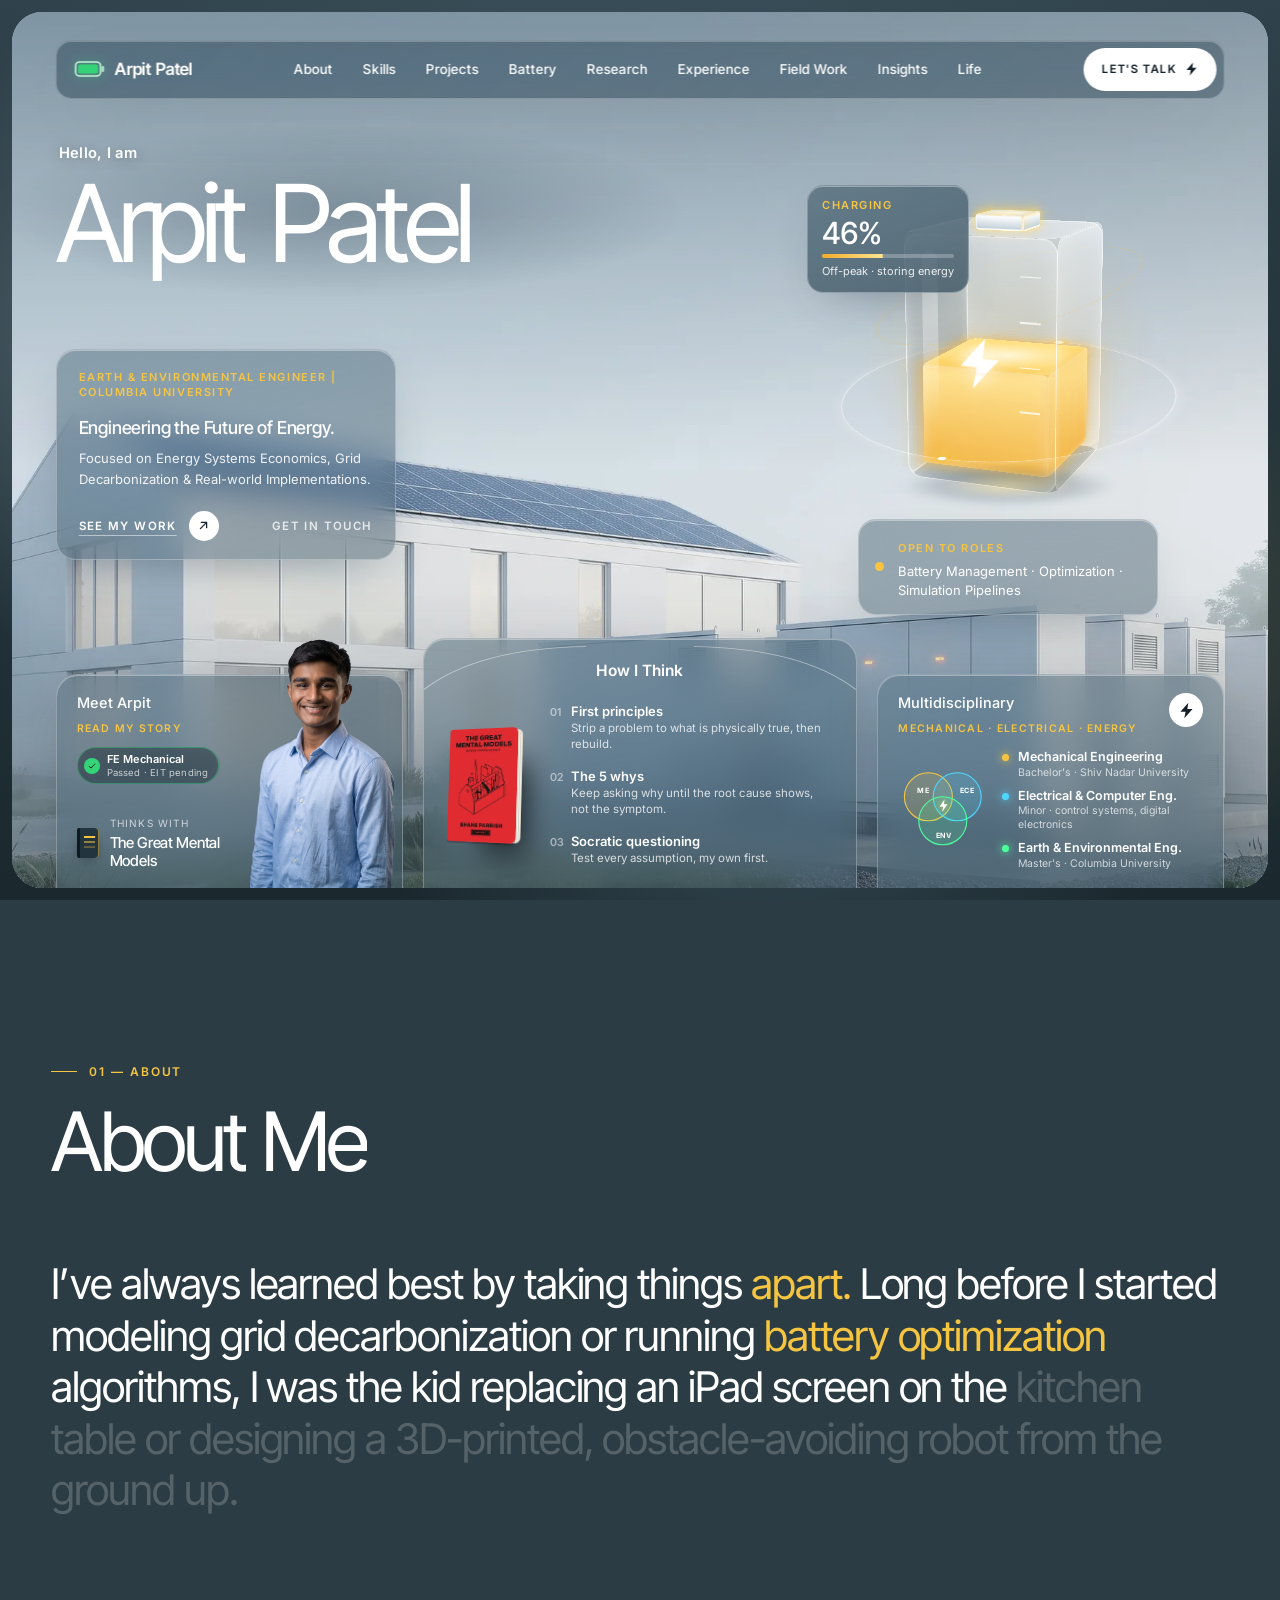
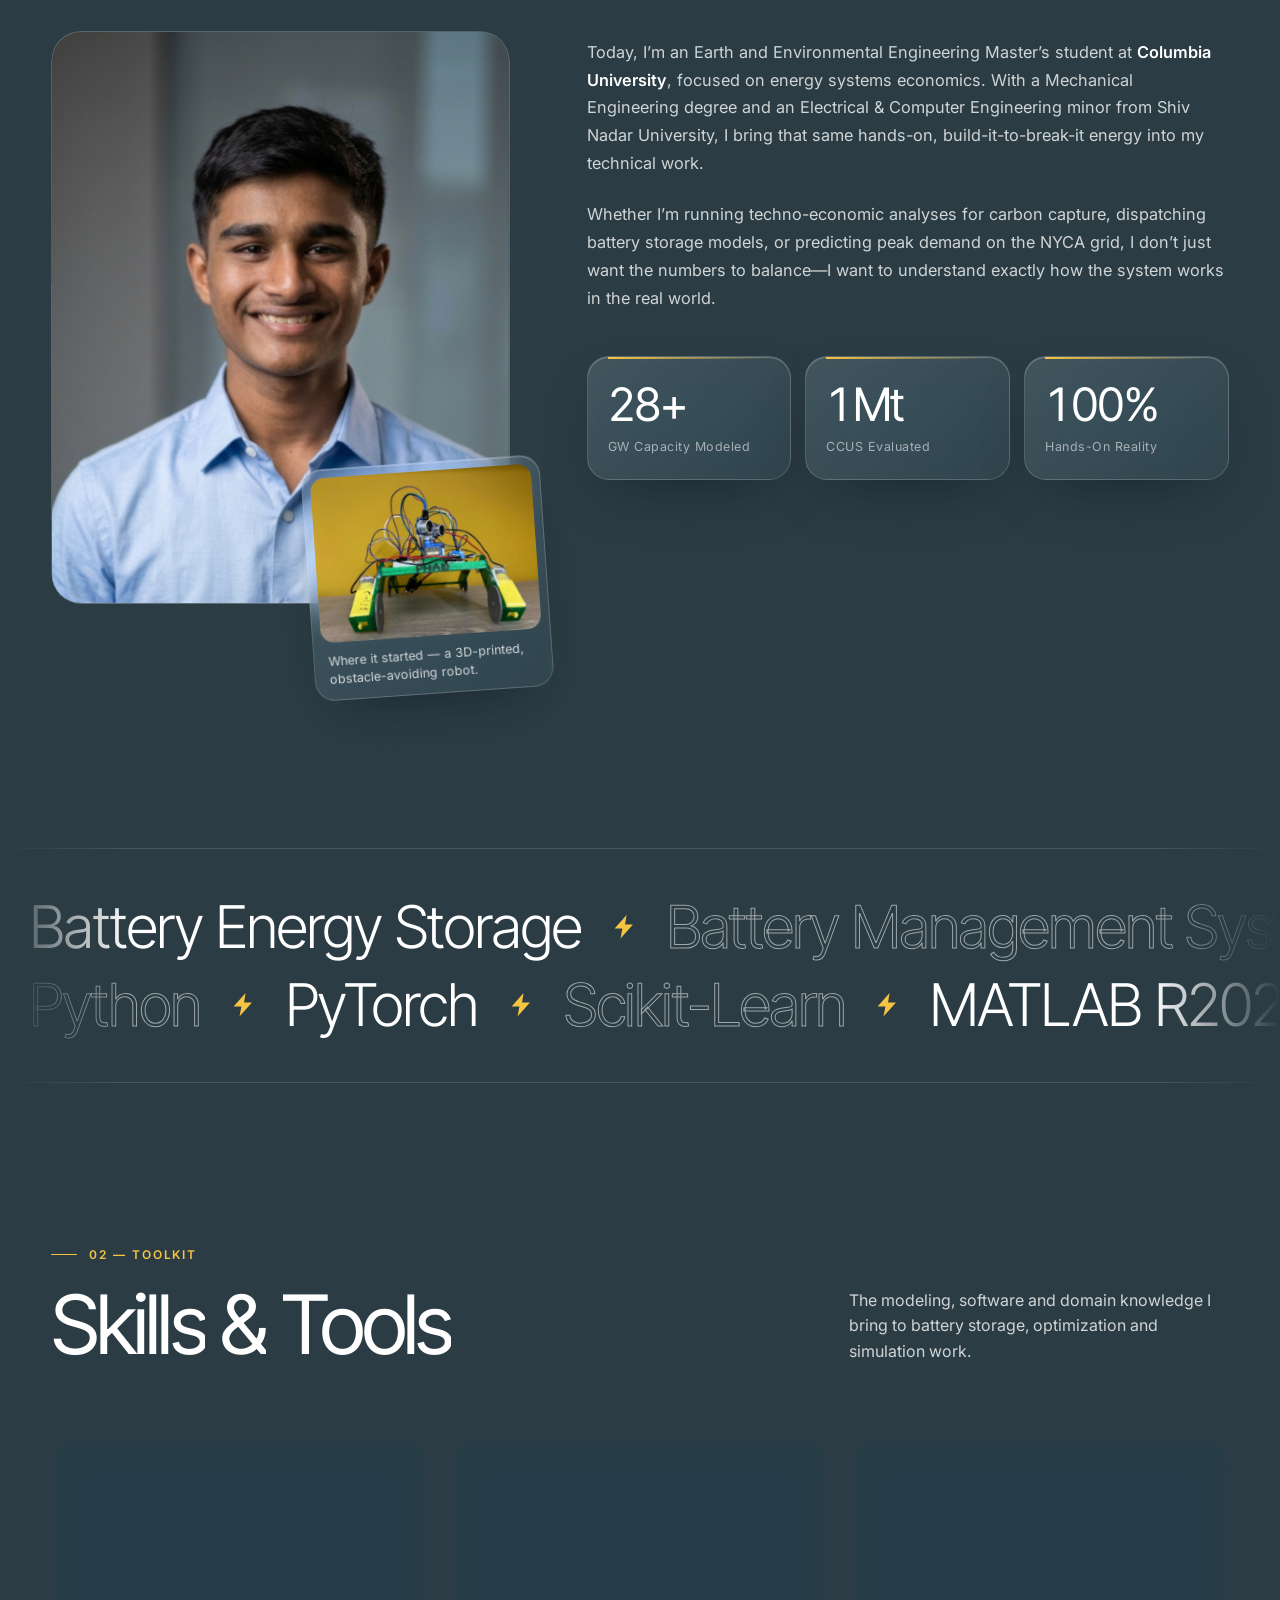
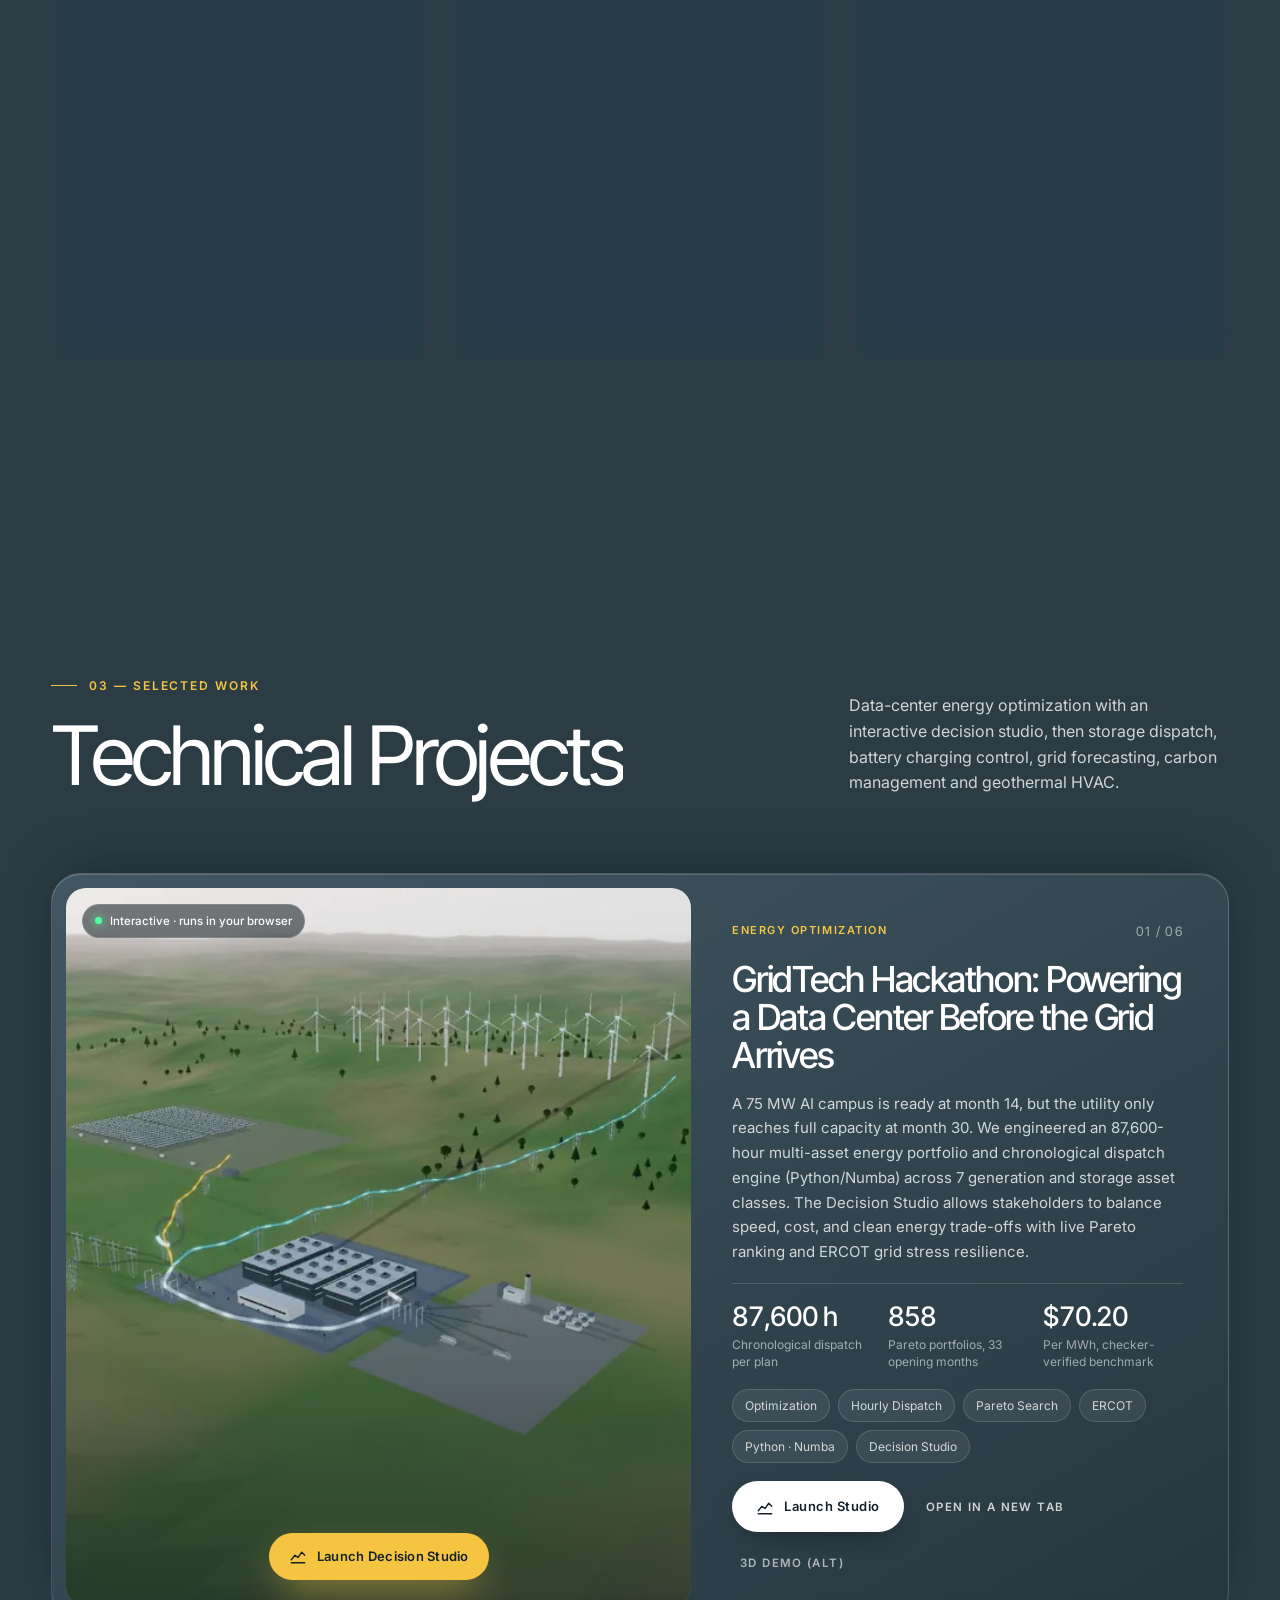
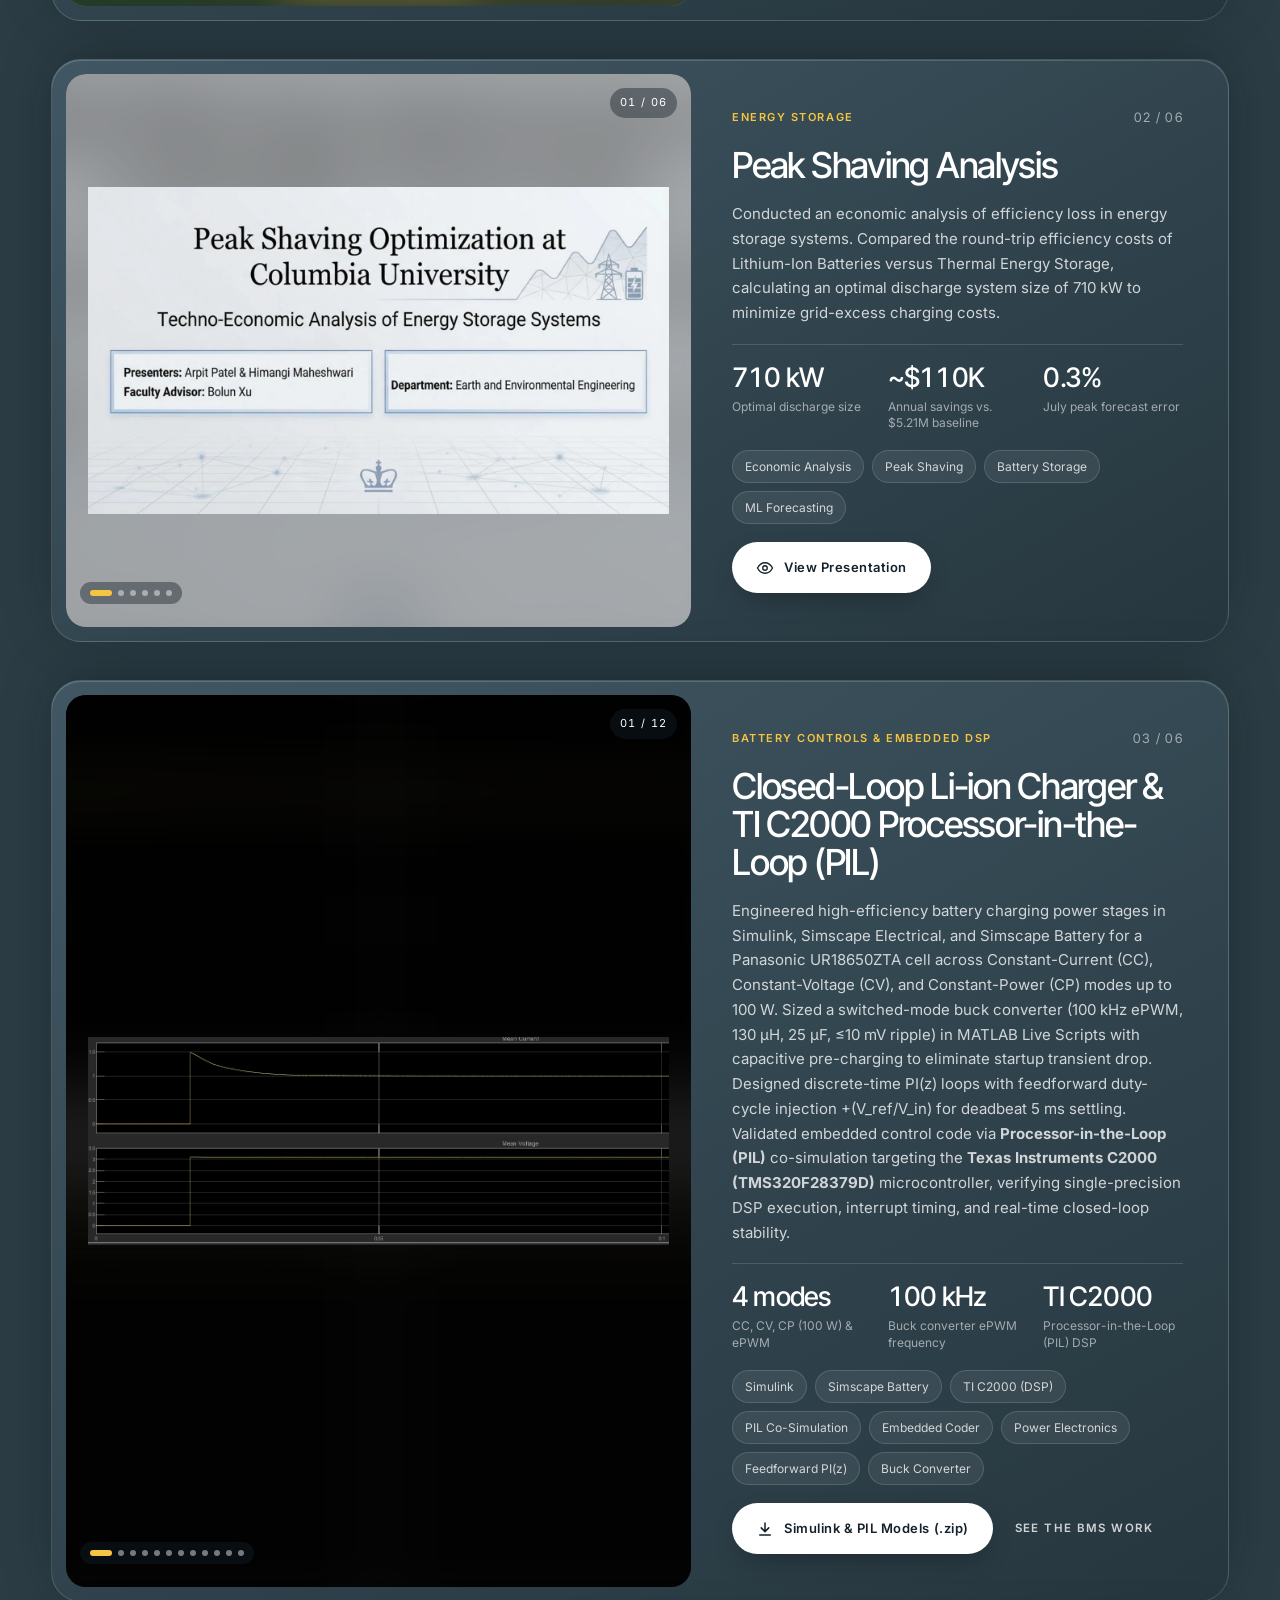
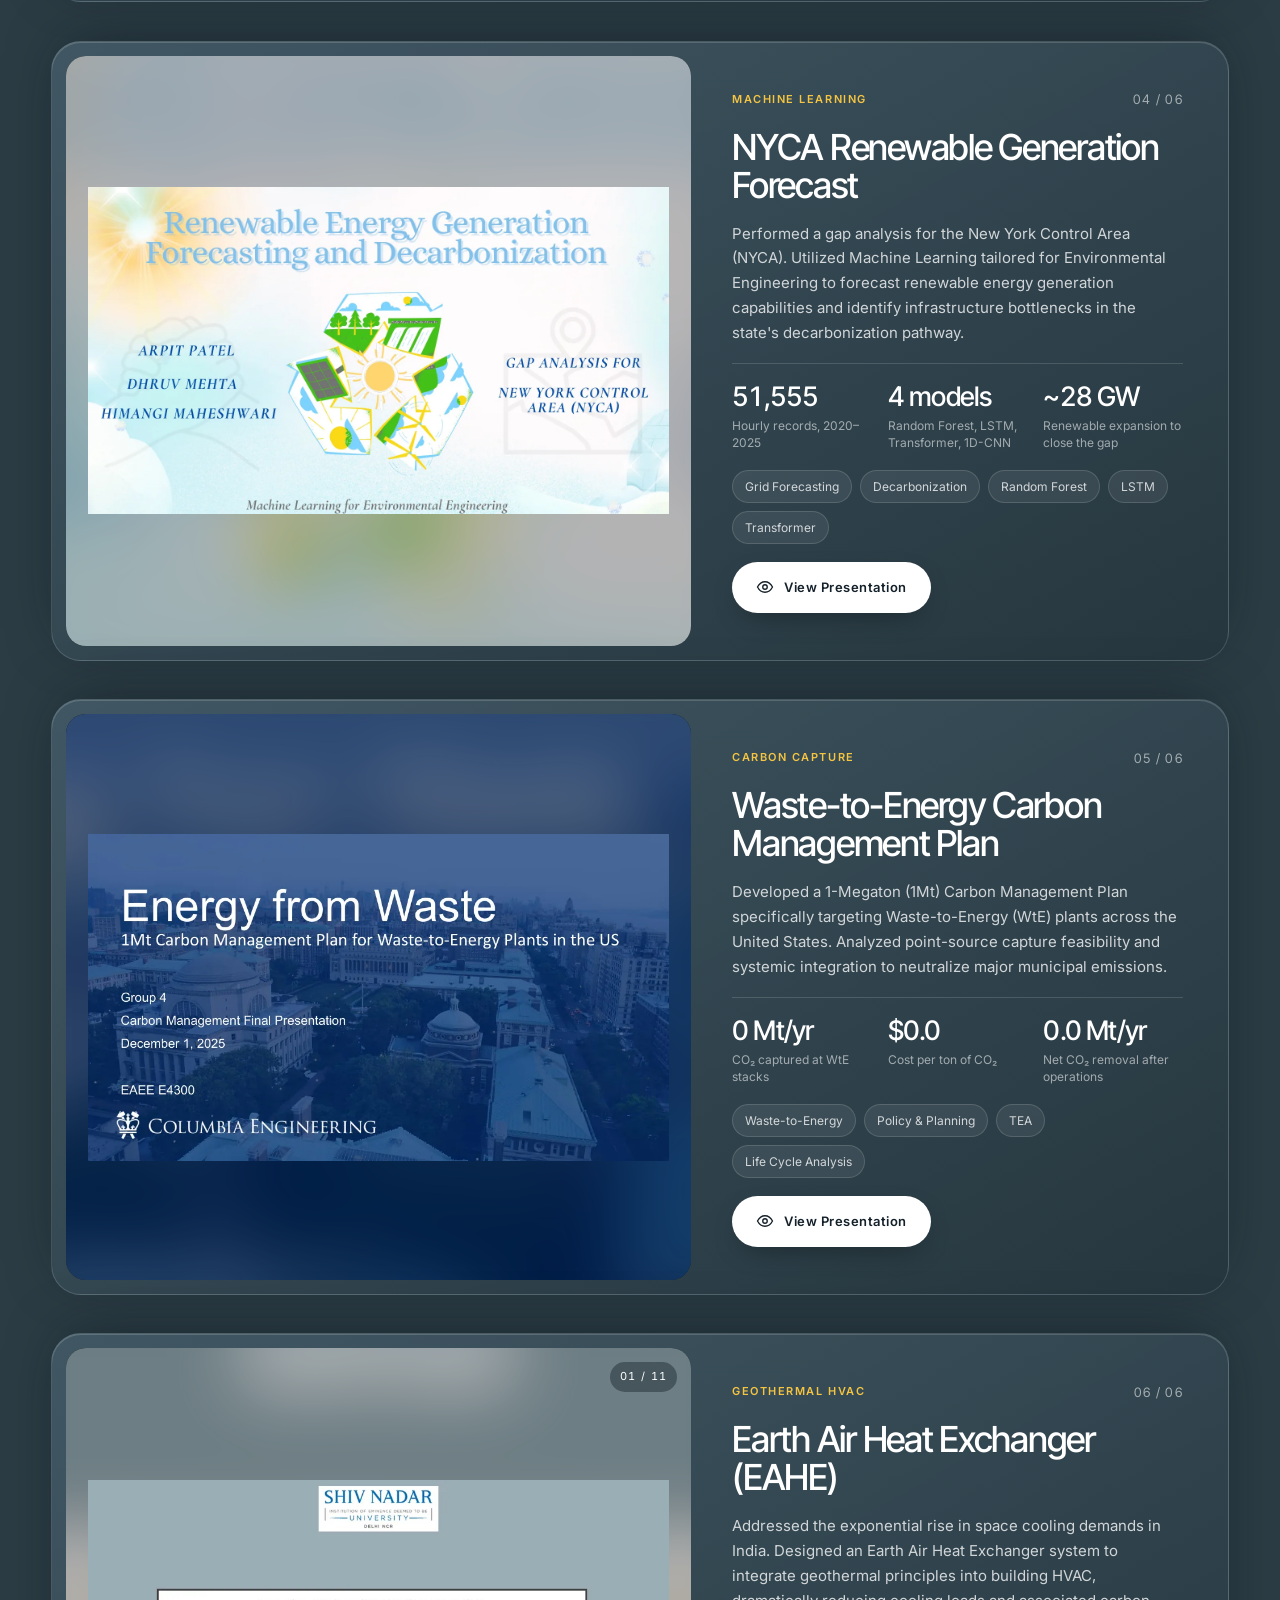
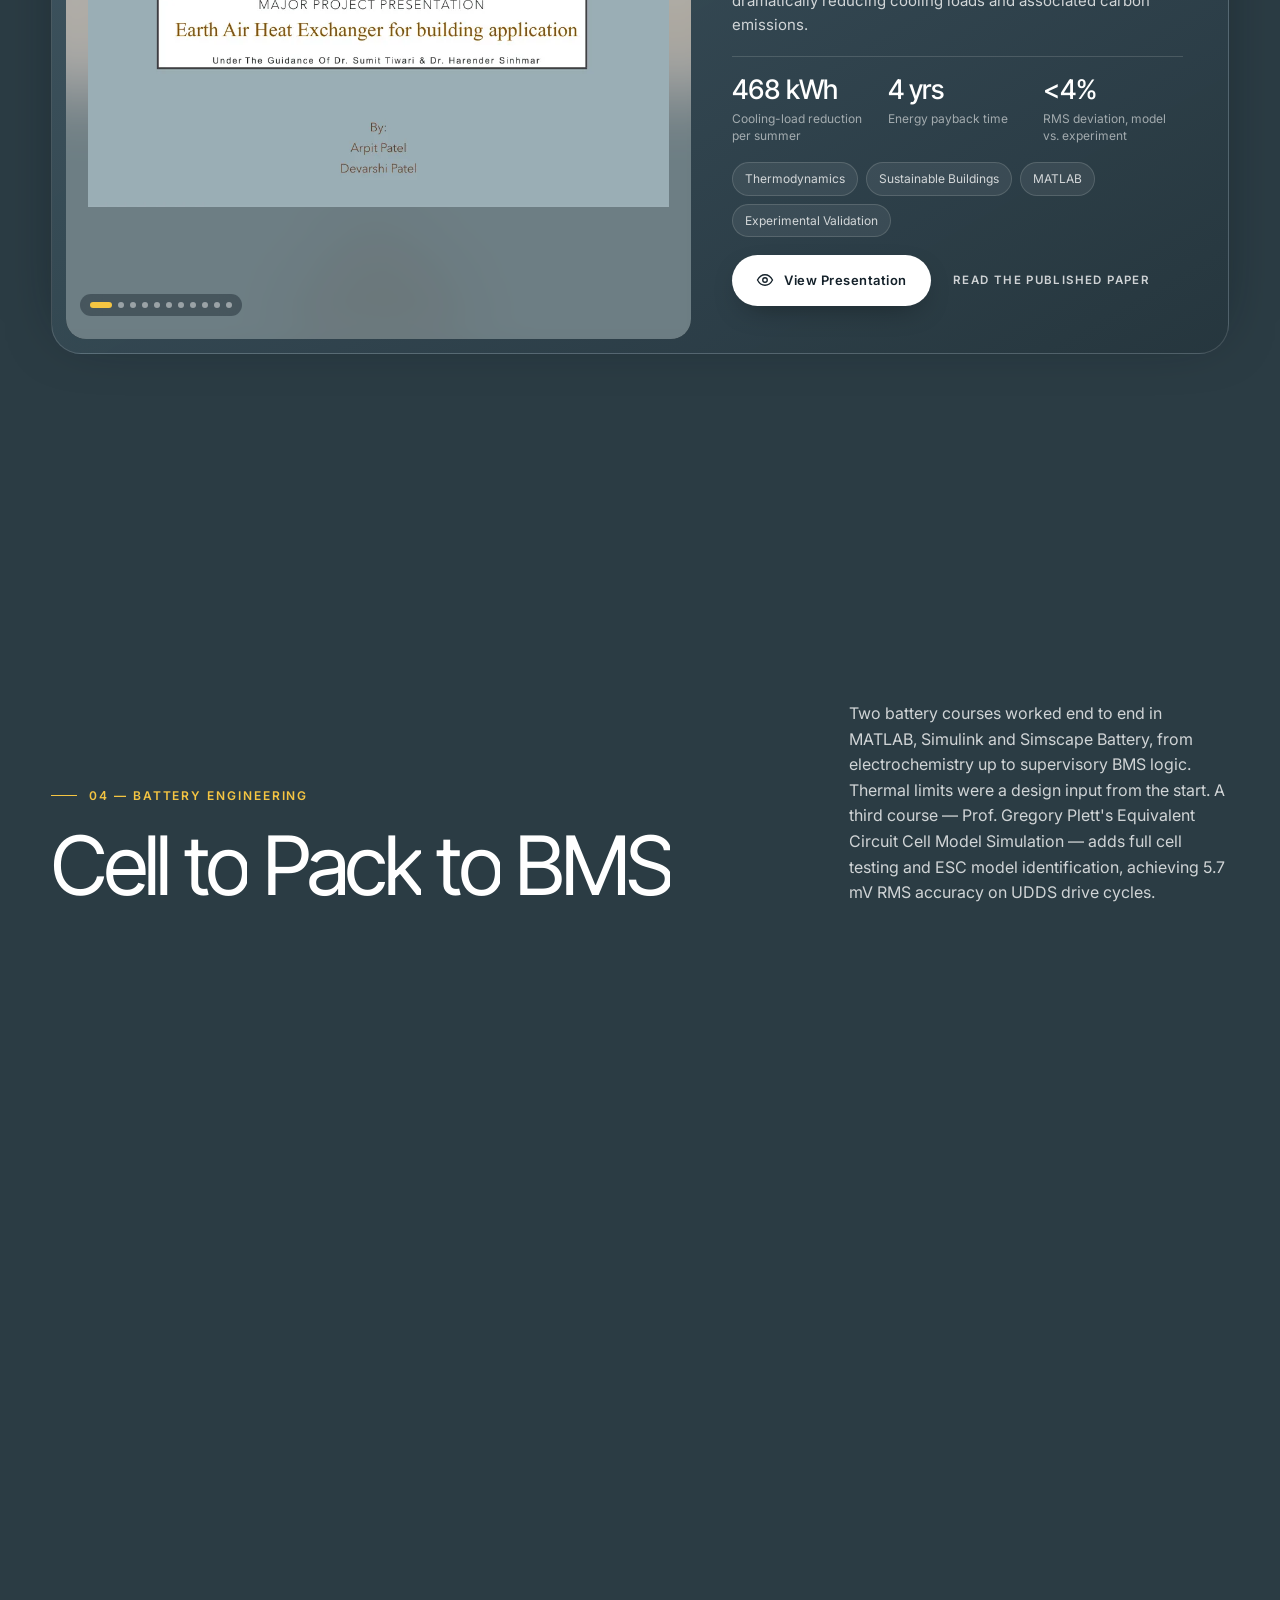
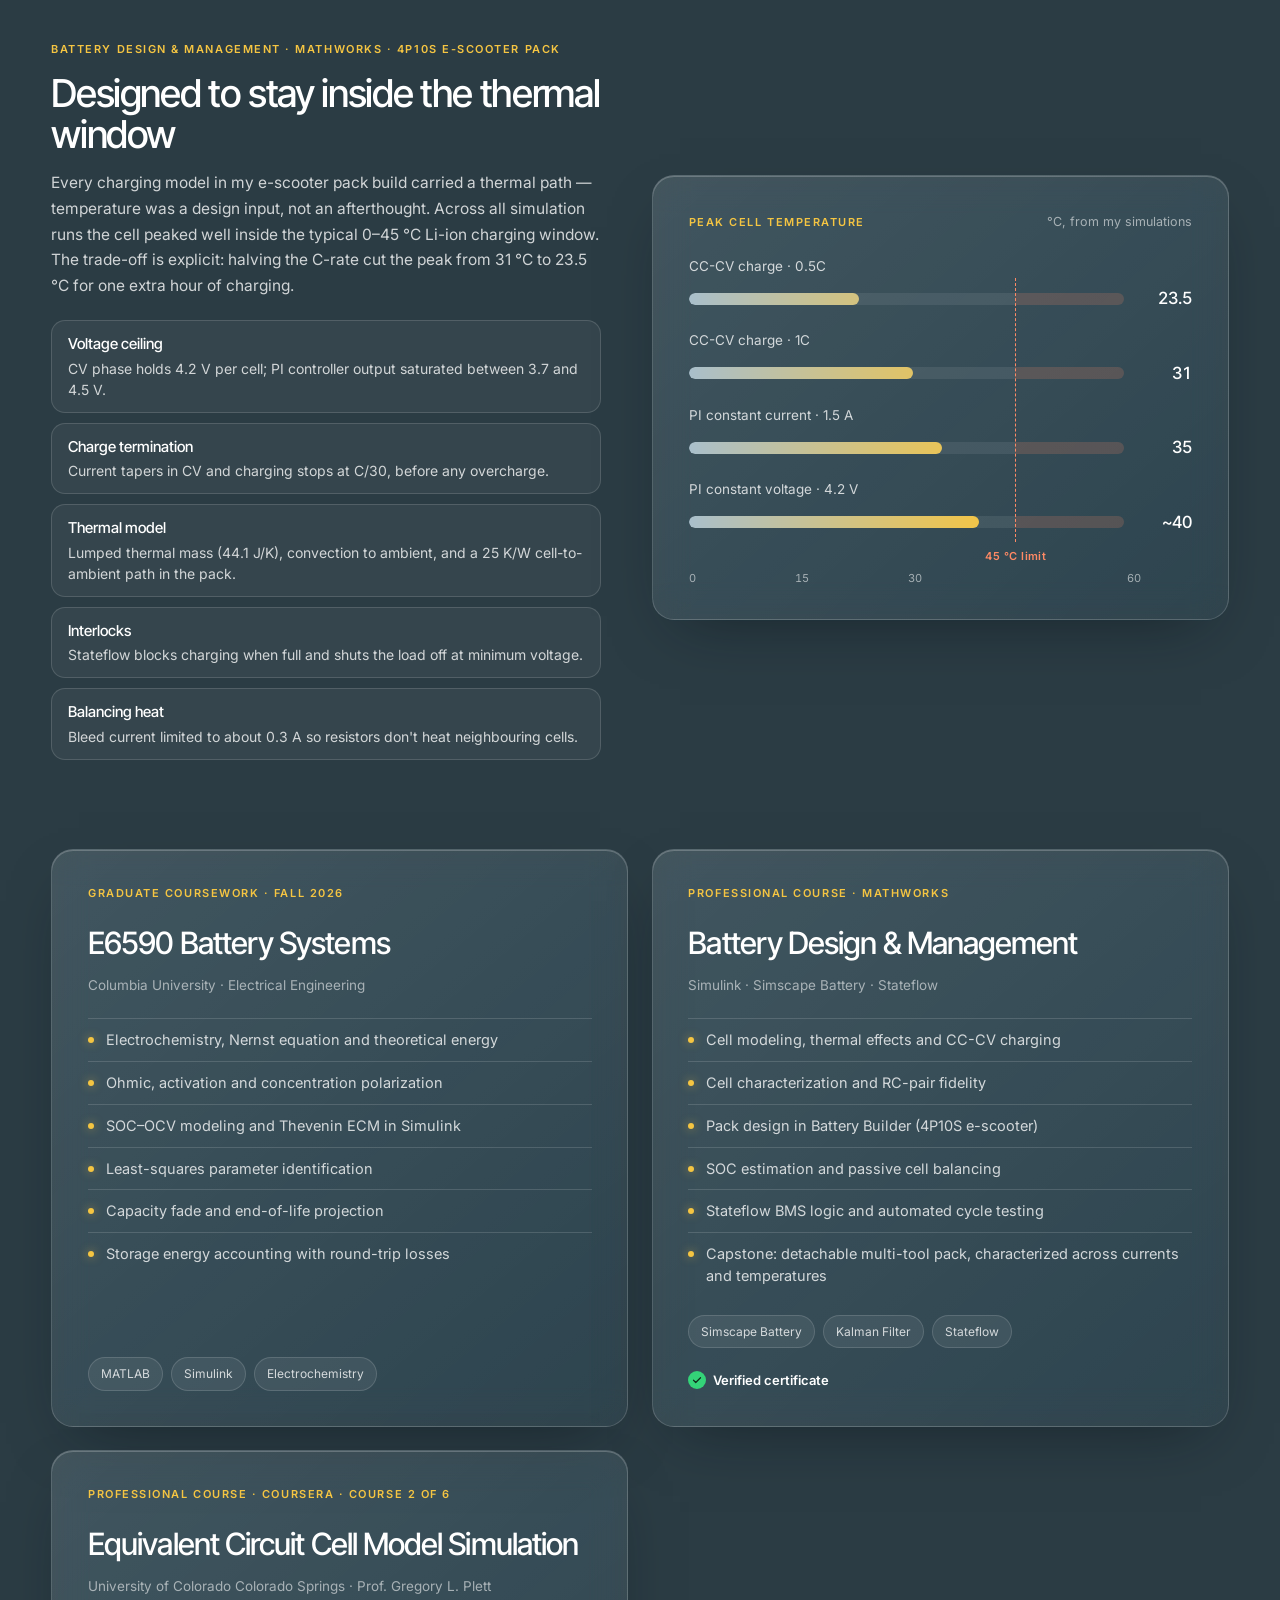
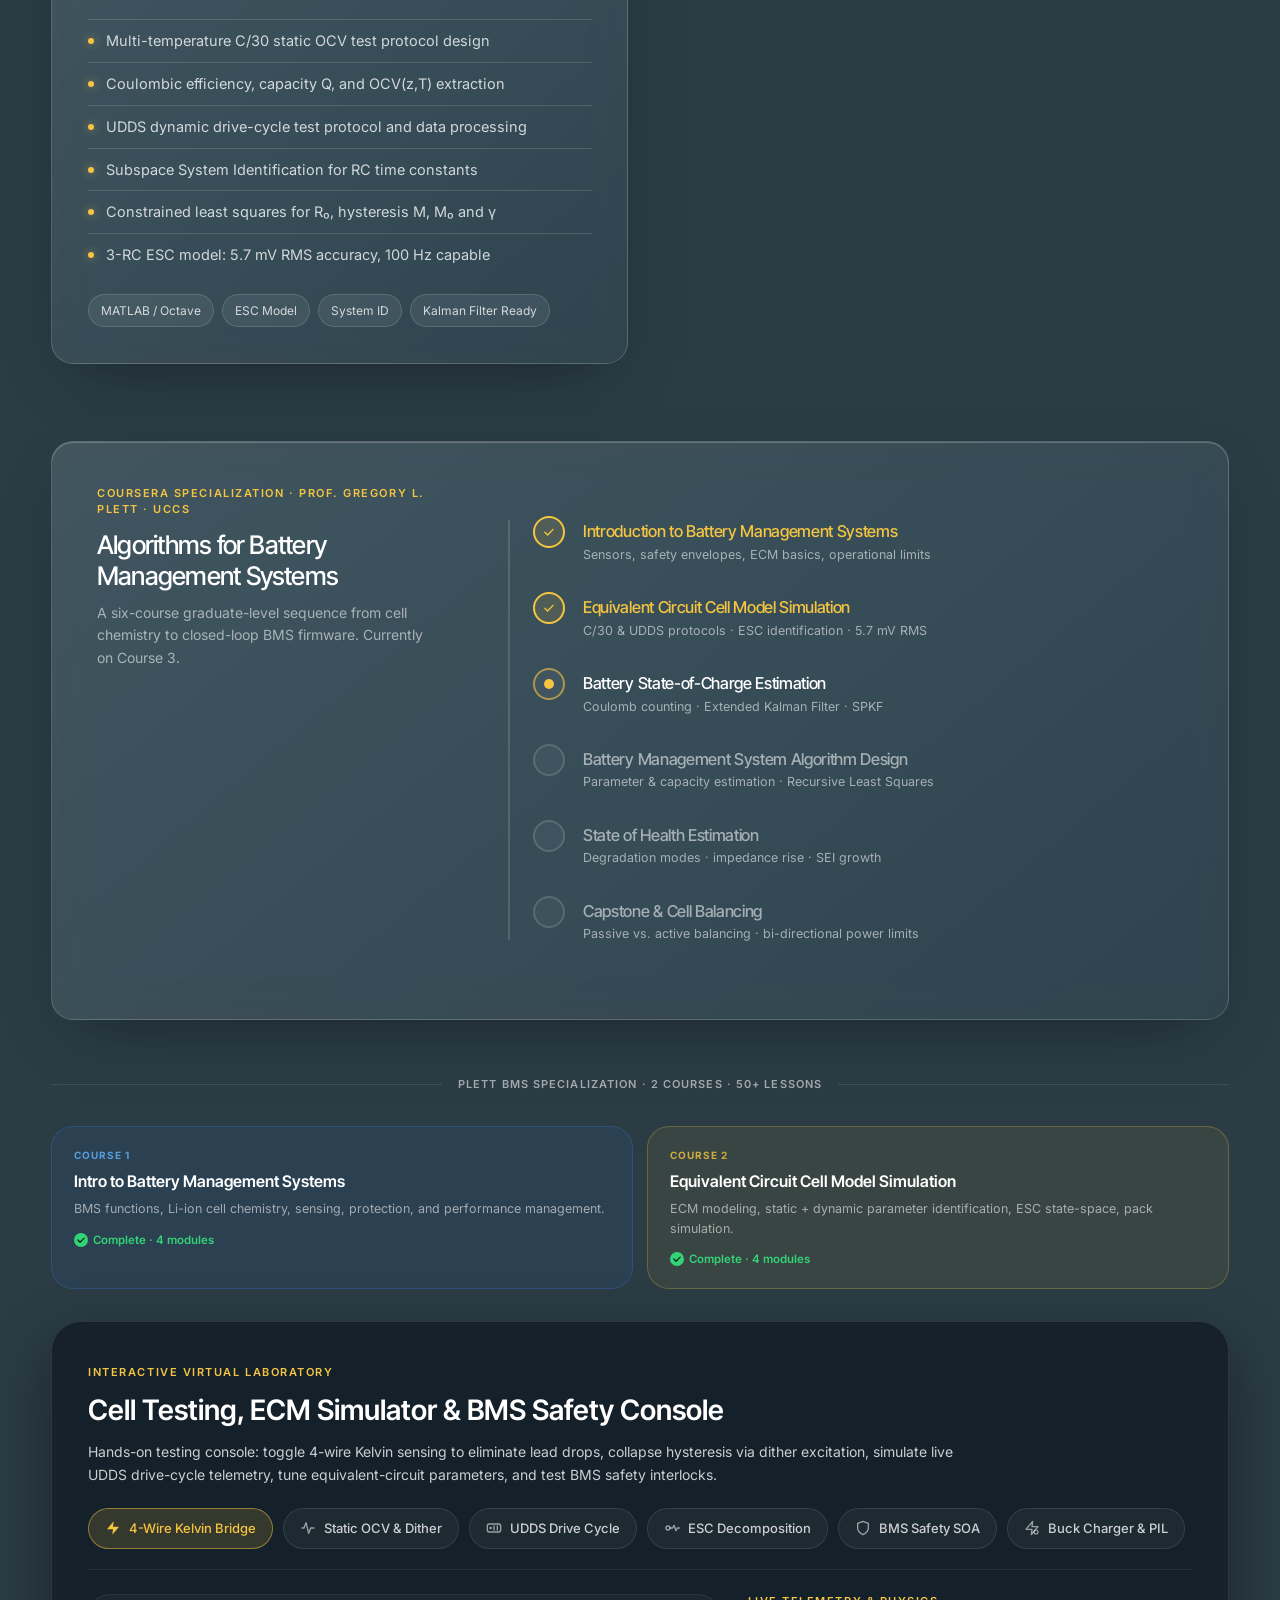
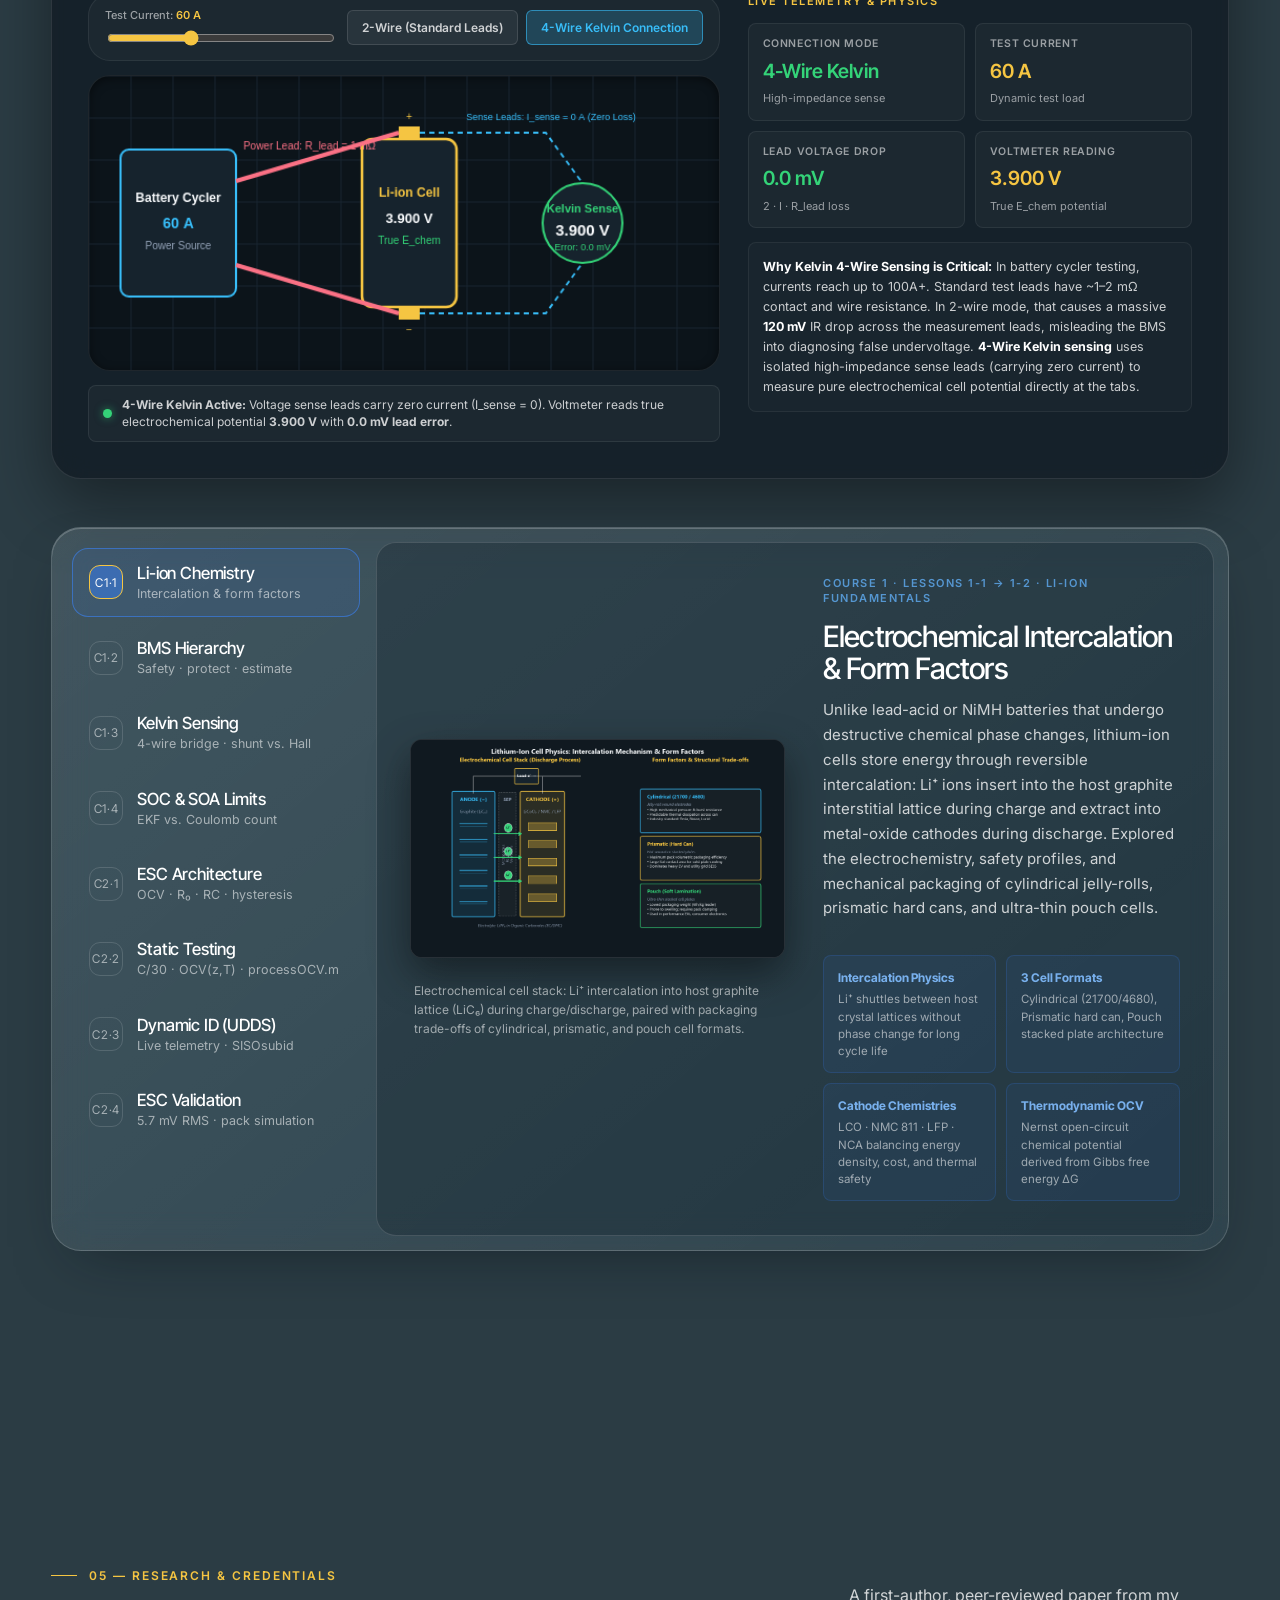
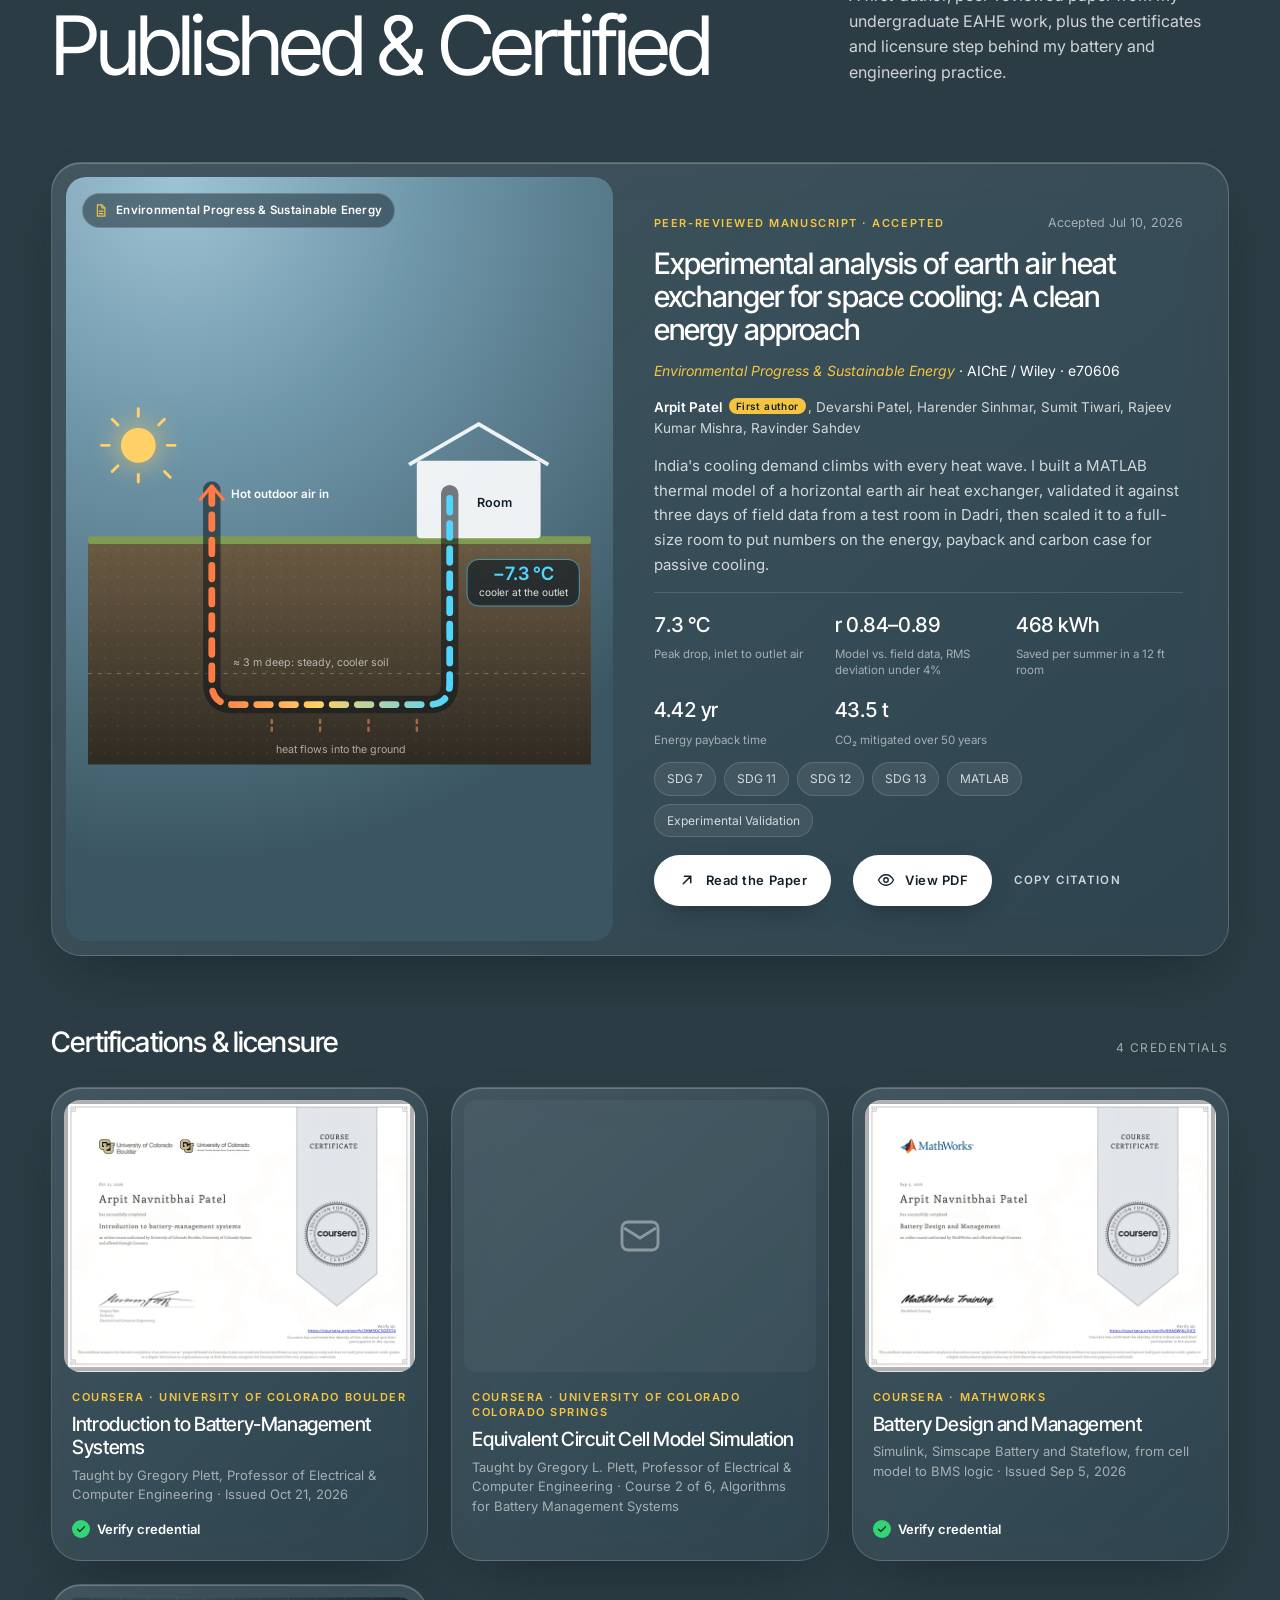
==== commit 063bb431: "fix(charger): remove scratch open-loop circuit and redundant model slides from carousel" ====
--- a/index.html
+++ b/index.html
@@ -766,20 +766,12 @@
                                             alt="PWM Voltage PI Controller: Regulating 7.5 V terminal voltage with feedforward duty cycle"
                                             loading="lazy"></figure>
                                     <figure class="carousel__slide" data-fit="contain"><img
-                                            src="images/projects/charger/pwm_buck_openloop.webp"
-                                            alt="Switched-Mode Buck Converter: High-side switch, freewheeling diode, LC filter sized in MATLAB Live Script"
-                                            loading="lazy"></figure>
-                                    <figure class="carousel__slide" data-fit="contain"><img
                                             src="images/projects/charger/cc_pi_model.webp"
                                             alt="Constant-Current (CC) PI Controller: P gain matched to cell internal impedance (R_INT) to eliminate current spikes"
                                             loading="lazy"></figure>
                                     <figure class="carousel__slide" data-fit="contain"><img
                                             src="images/projects/charger/cc_pi_scope.webp"
                                             alt="CC Scope: 1.5 A held to full charge, 4.5 V saturation ceiling, and +10 K lumped thermal rise"
-                                            loading="lazy"></figure>
-                                    <figure class="carousel__slide" data-fit="contain"><img
-                                            src="images/projects/charger/cv_pi_model.webp"
-                                            alt="Constant-Voltage (CV) PI Controller: Dimensionless proportional gain regulating cell at 4.2 V ceiling"
                                             loading="lazy"></figure>
                                     <figure class="carousel__slide" data-fit="contain"><img
                                             src="images/projects/charger/cv_pi_scope.webp"
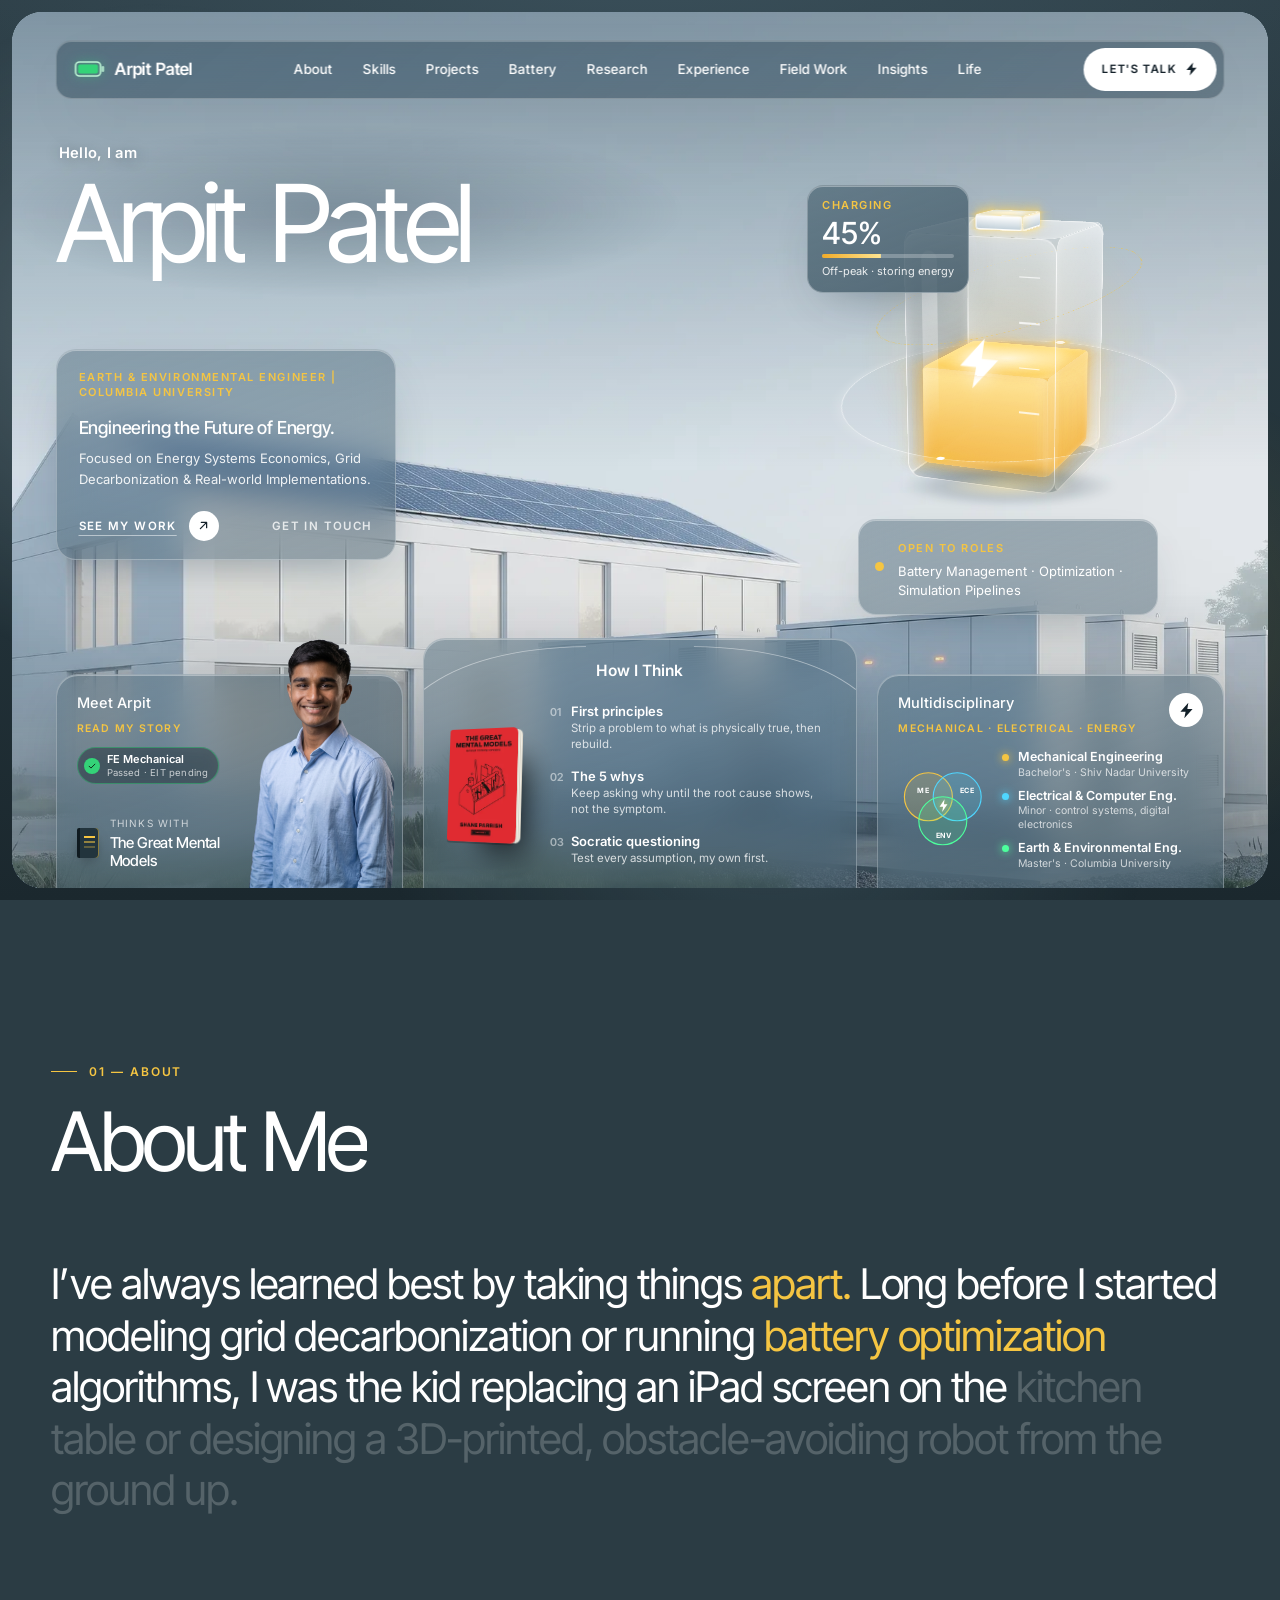
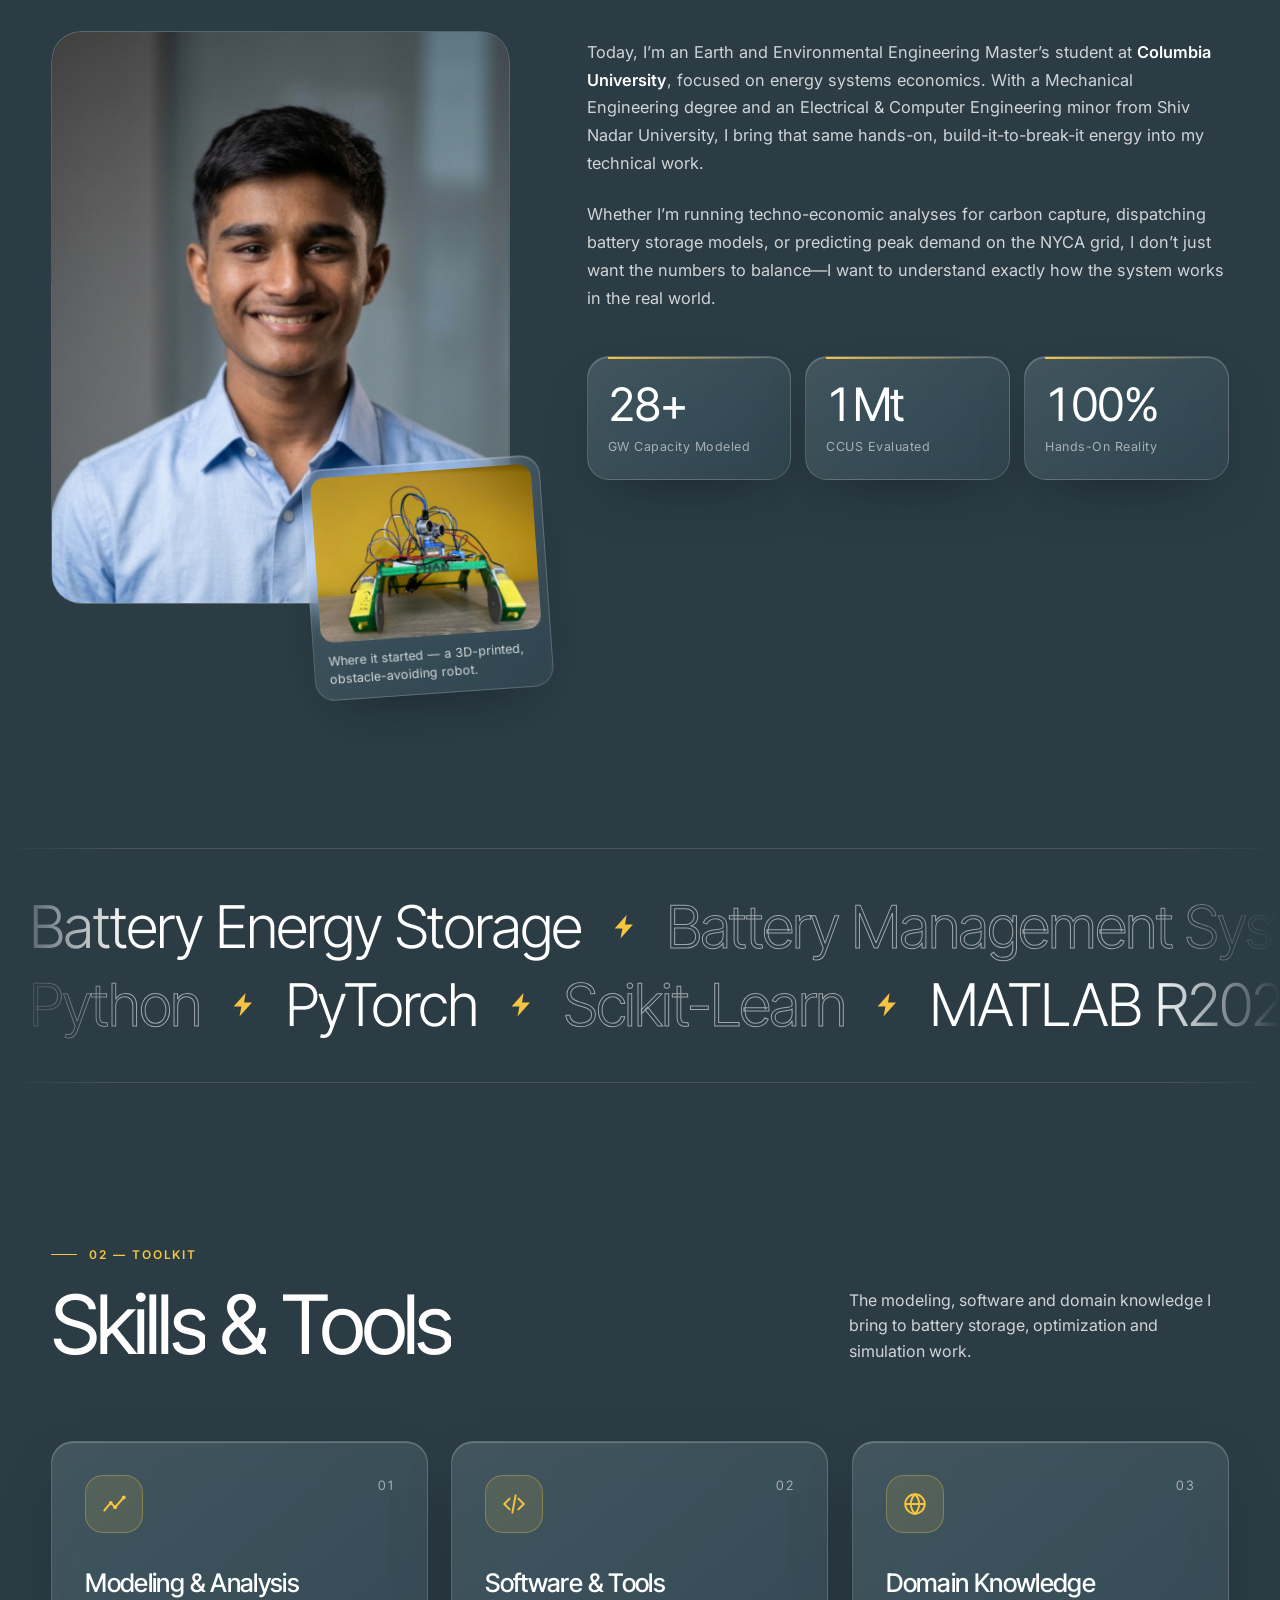
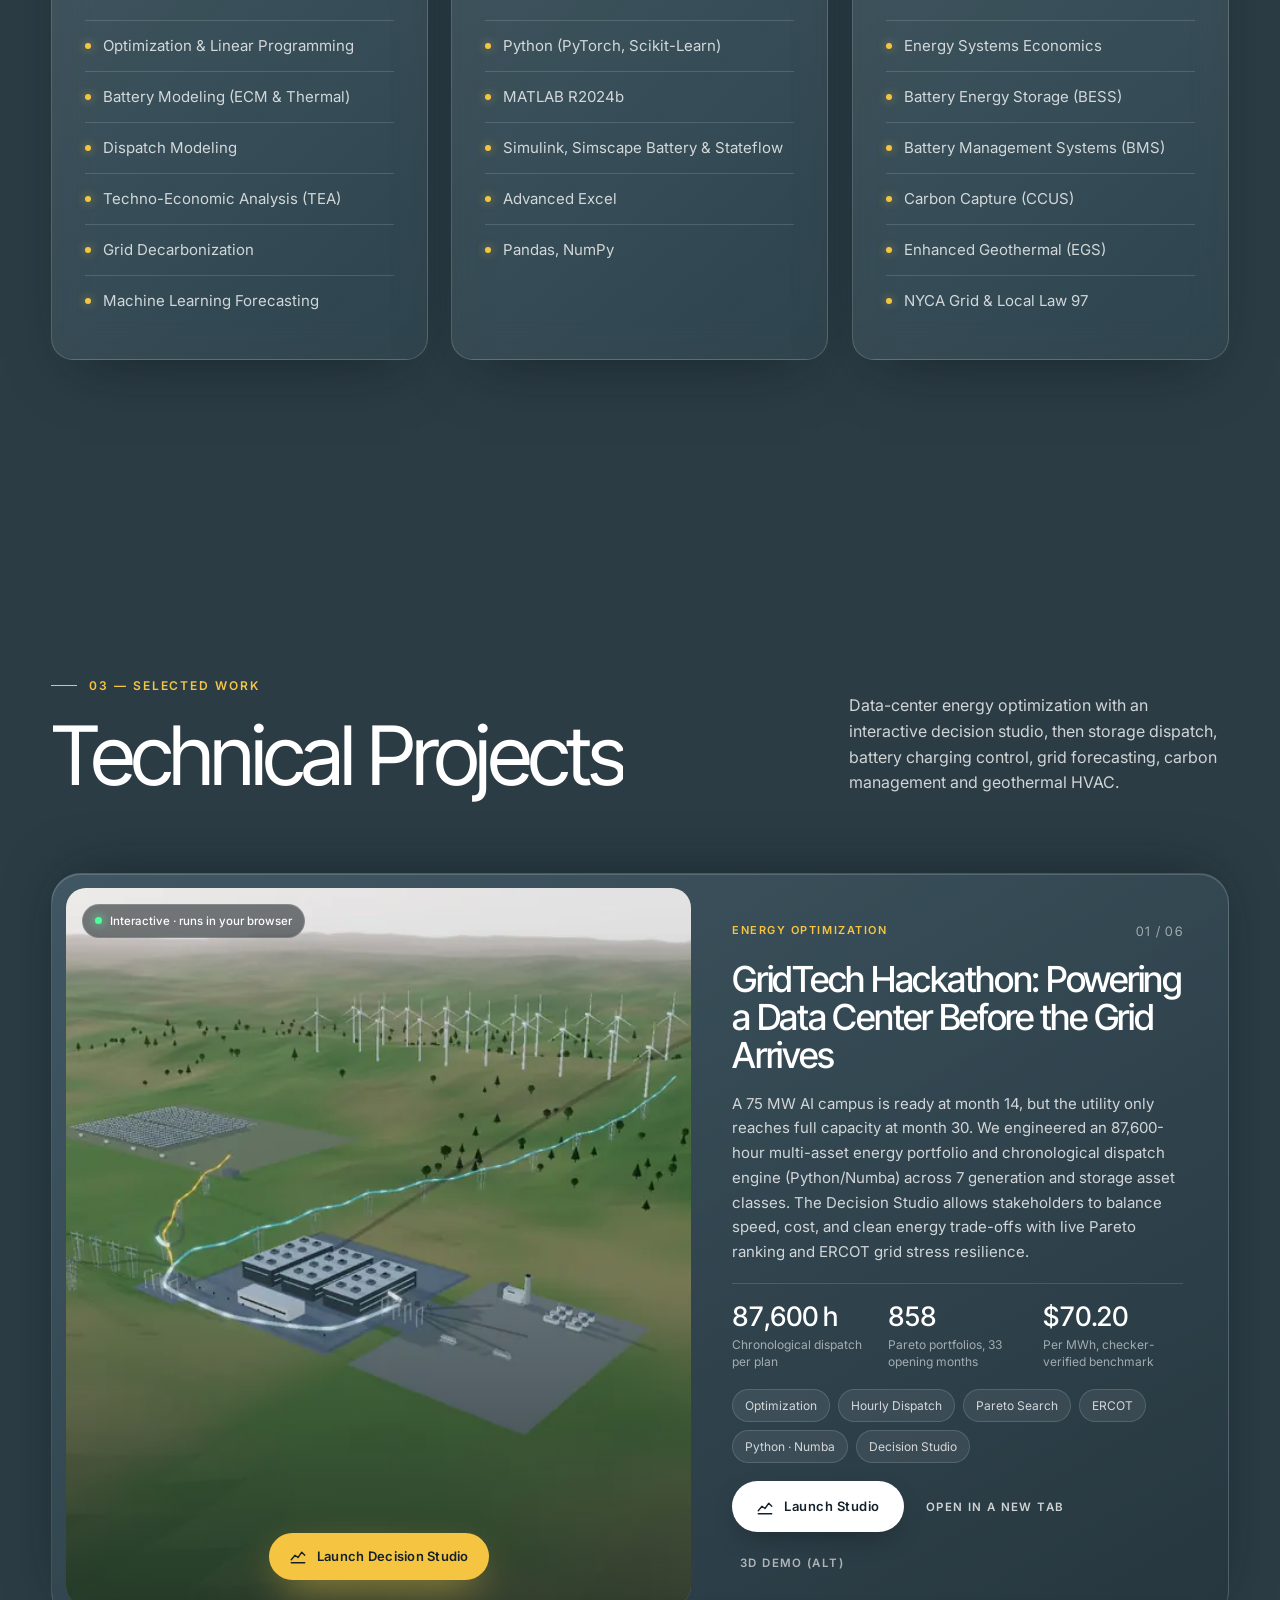
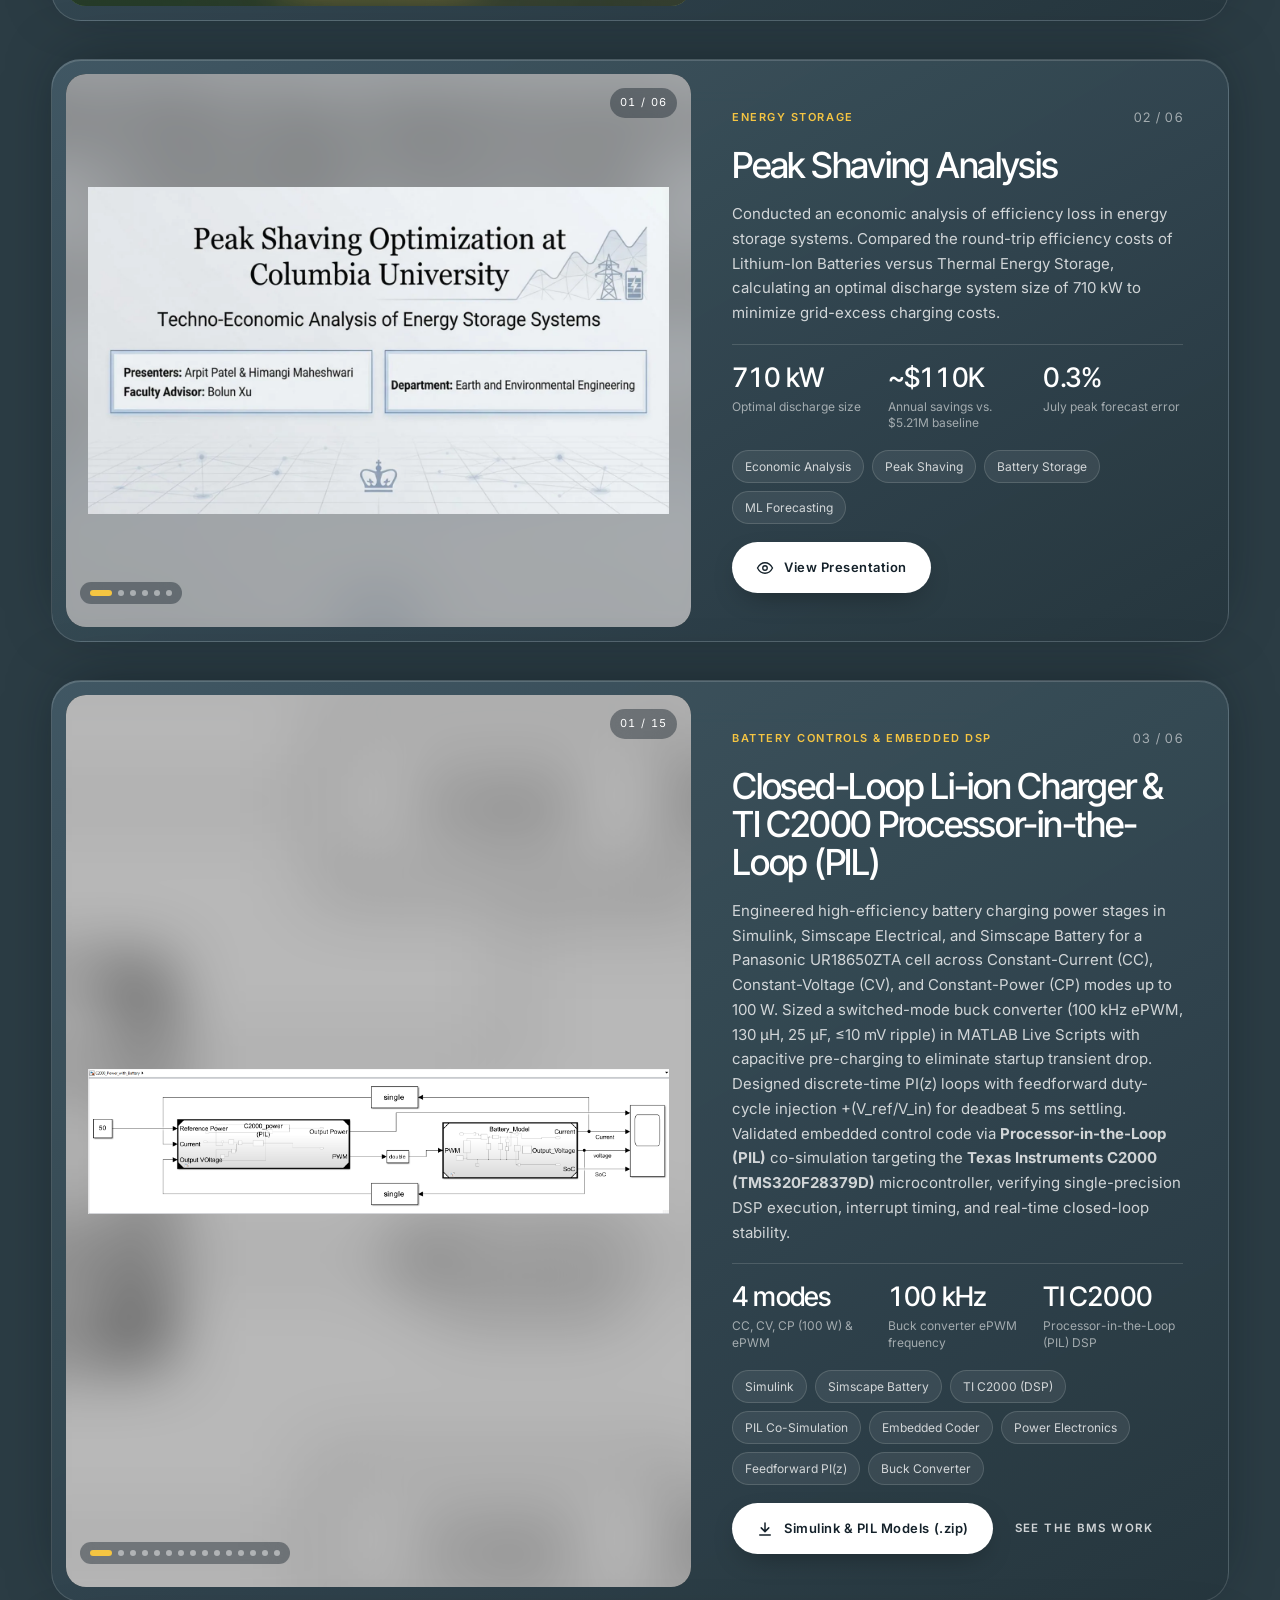
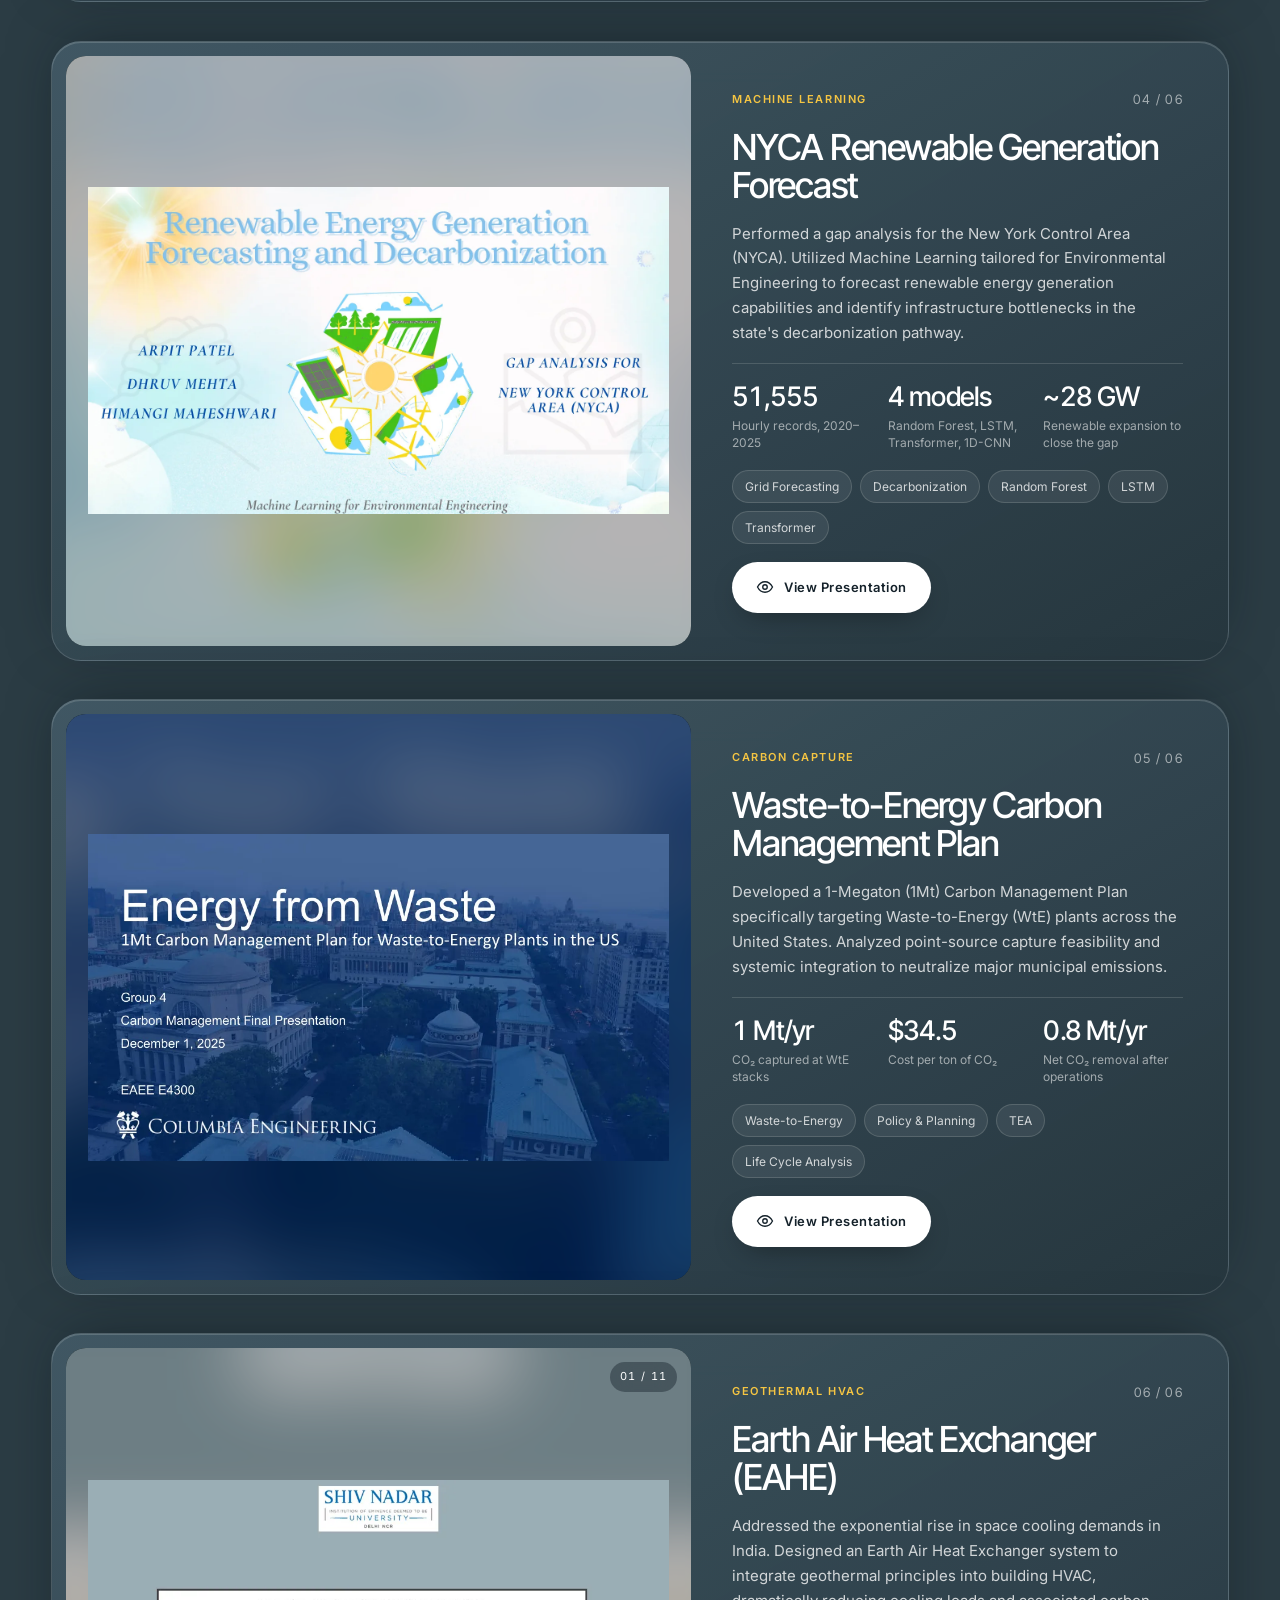
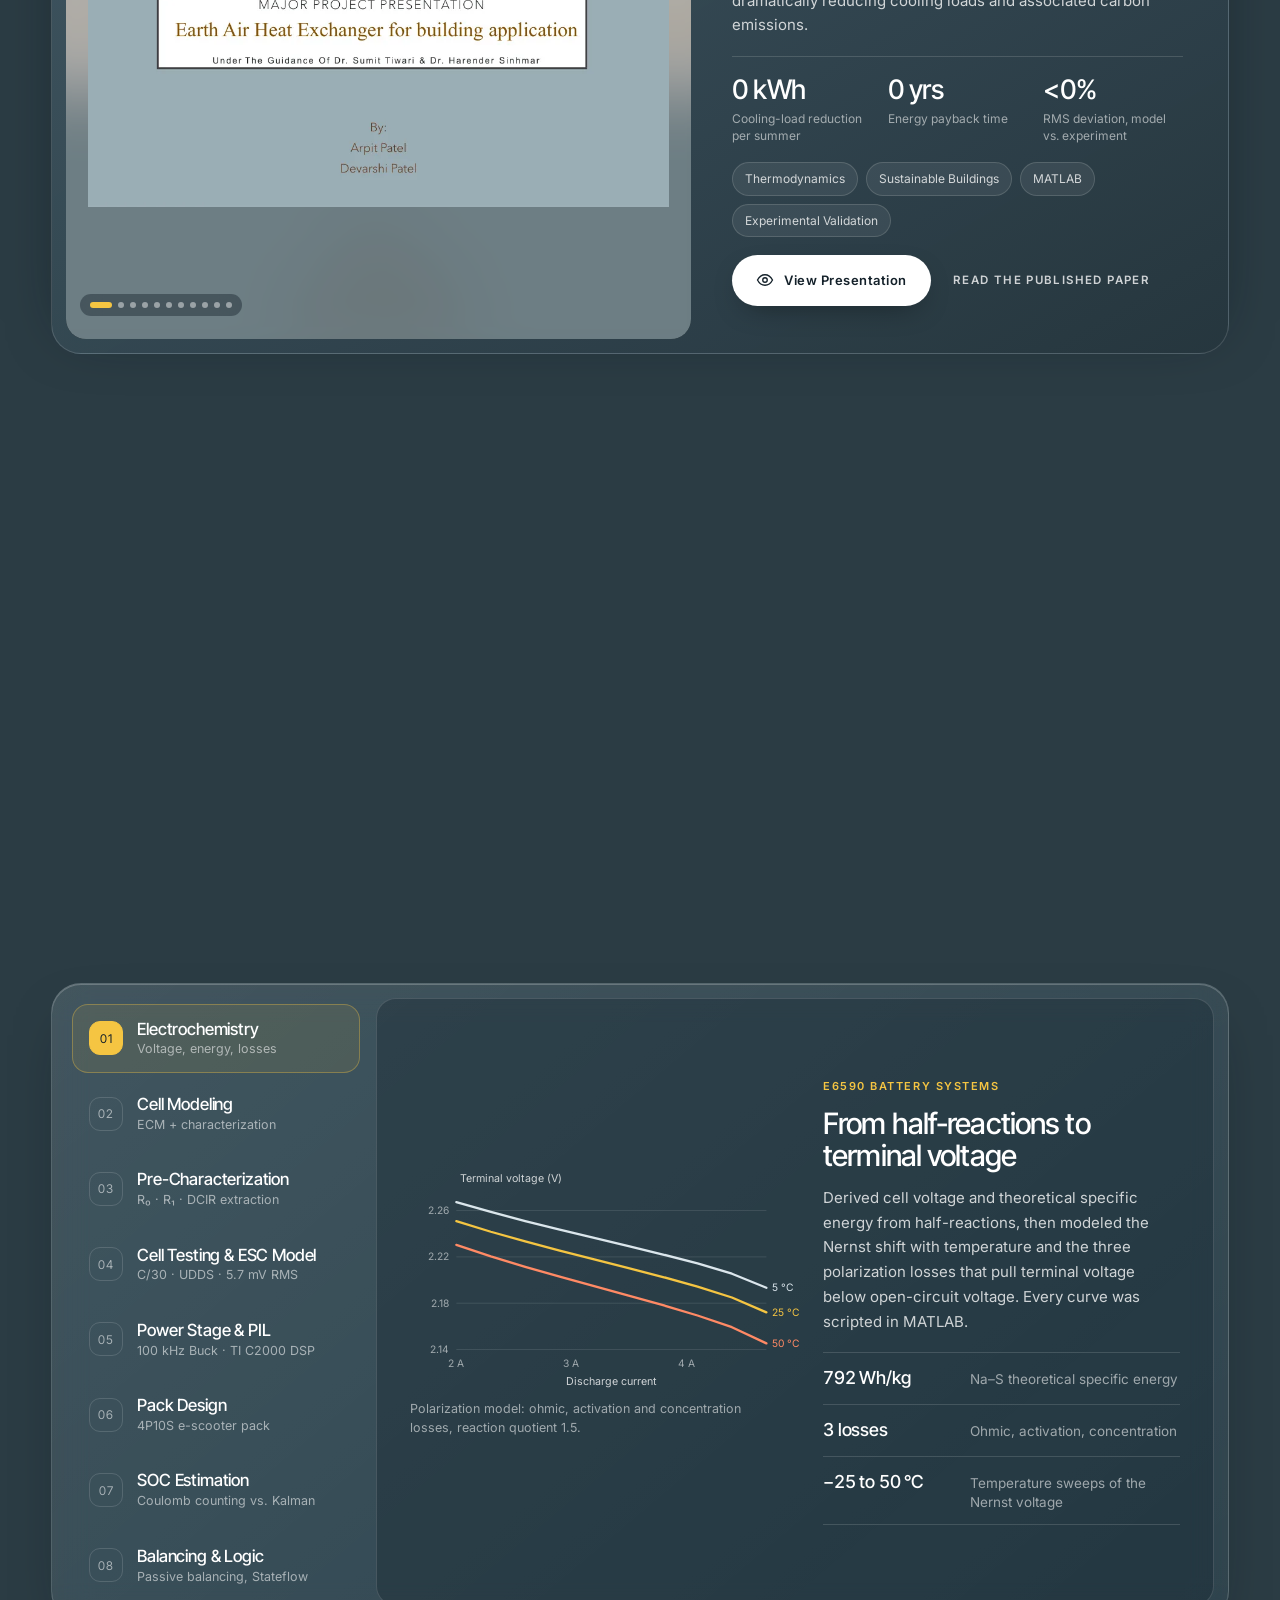
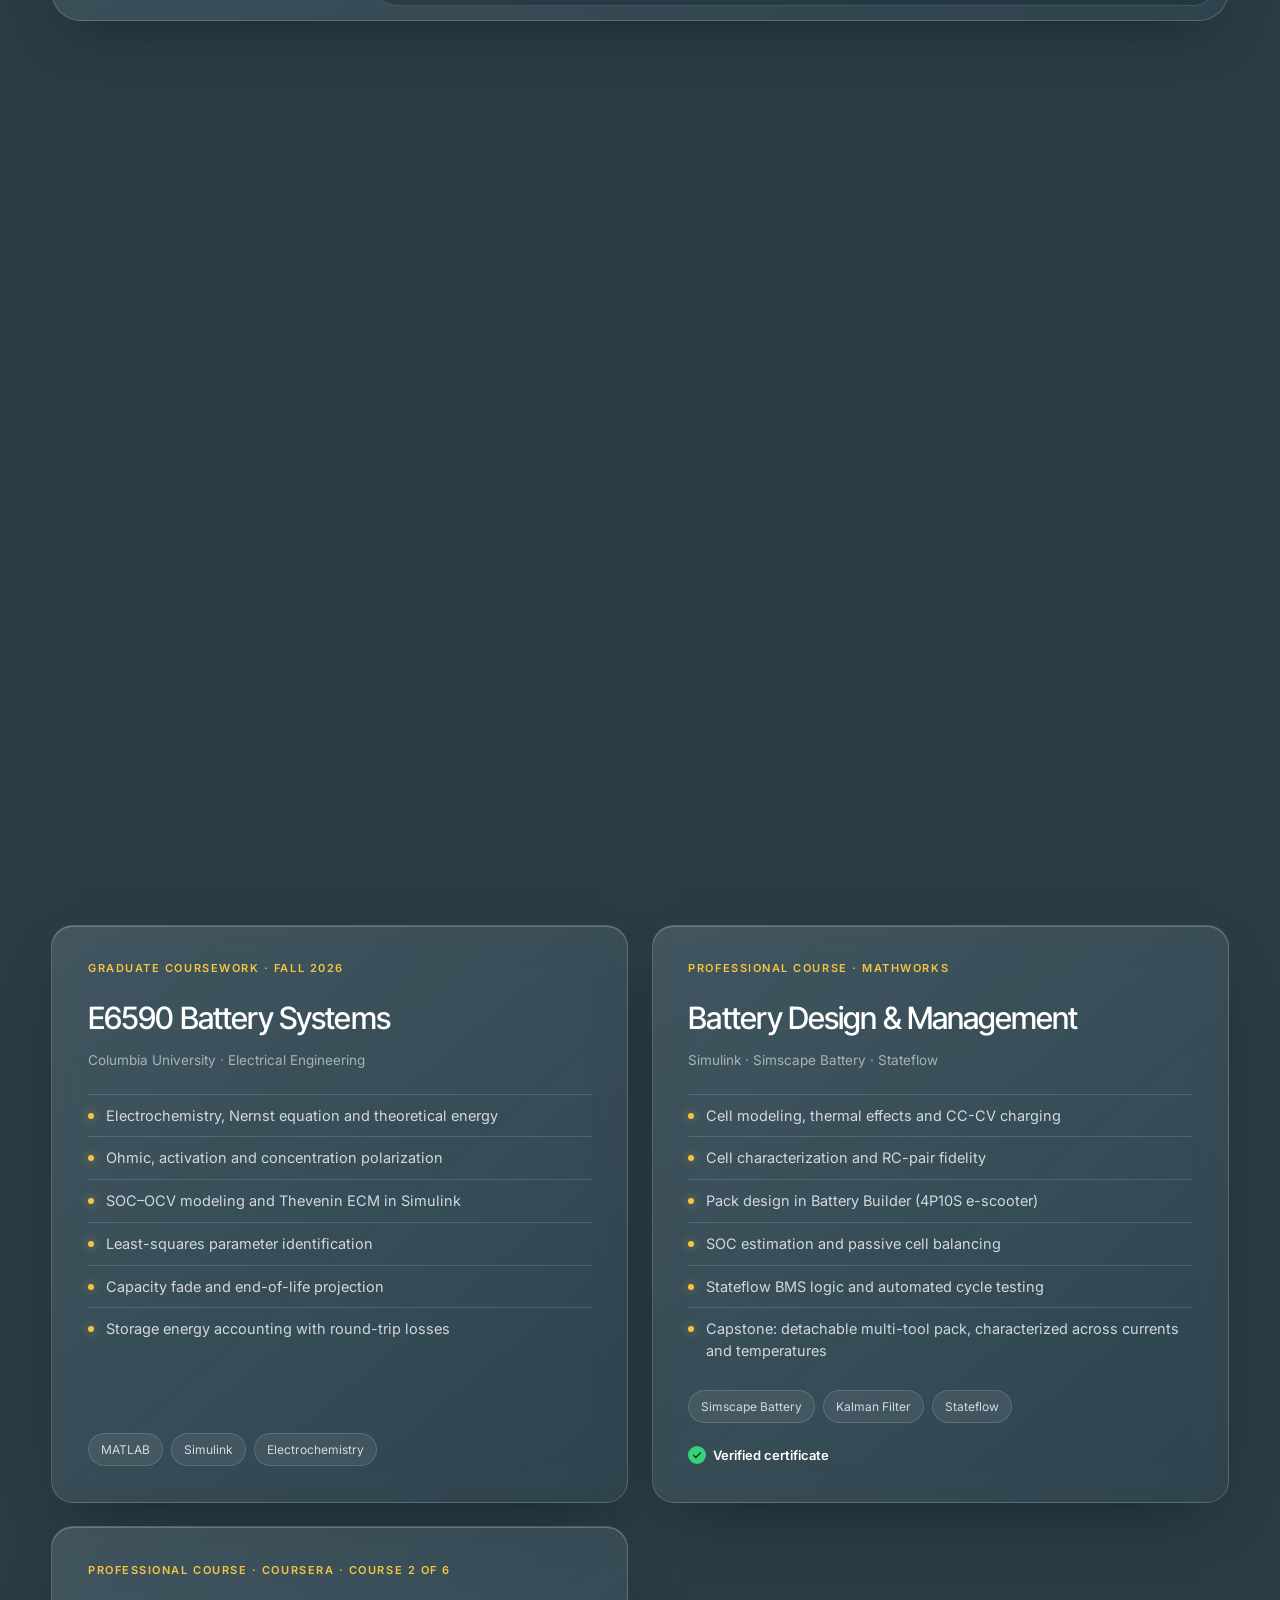
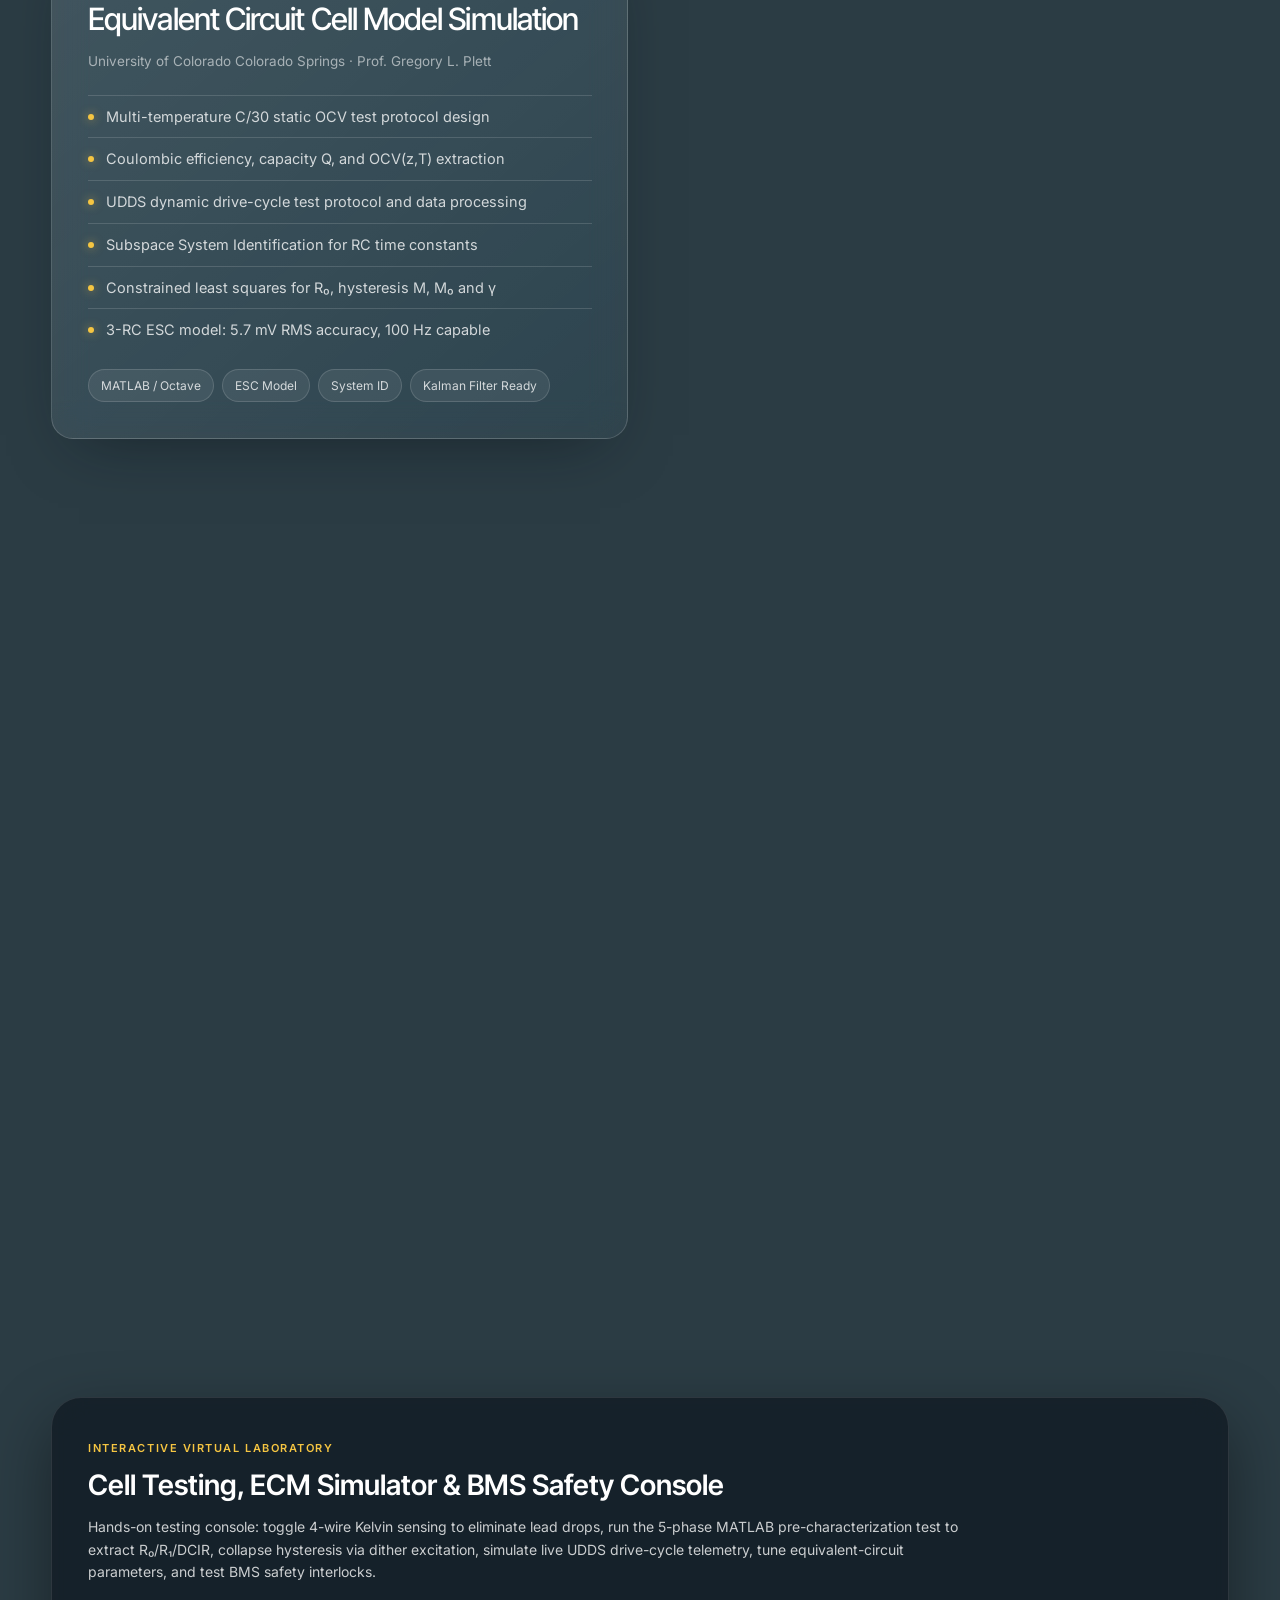
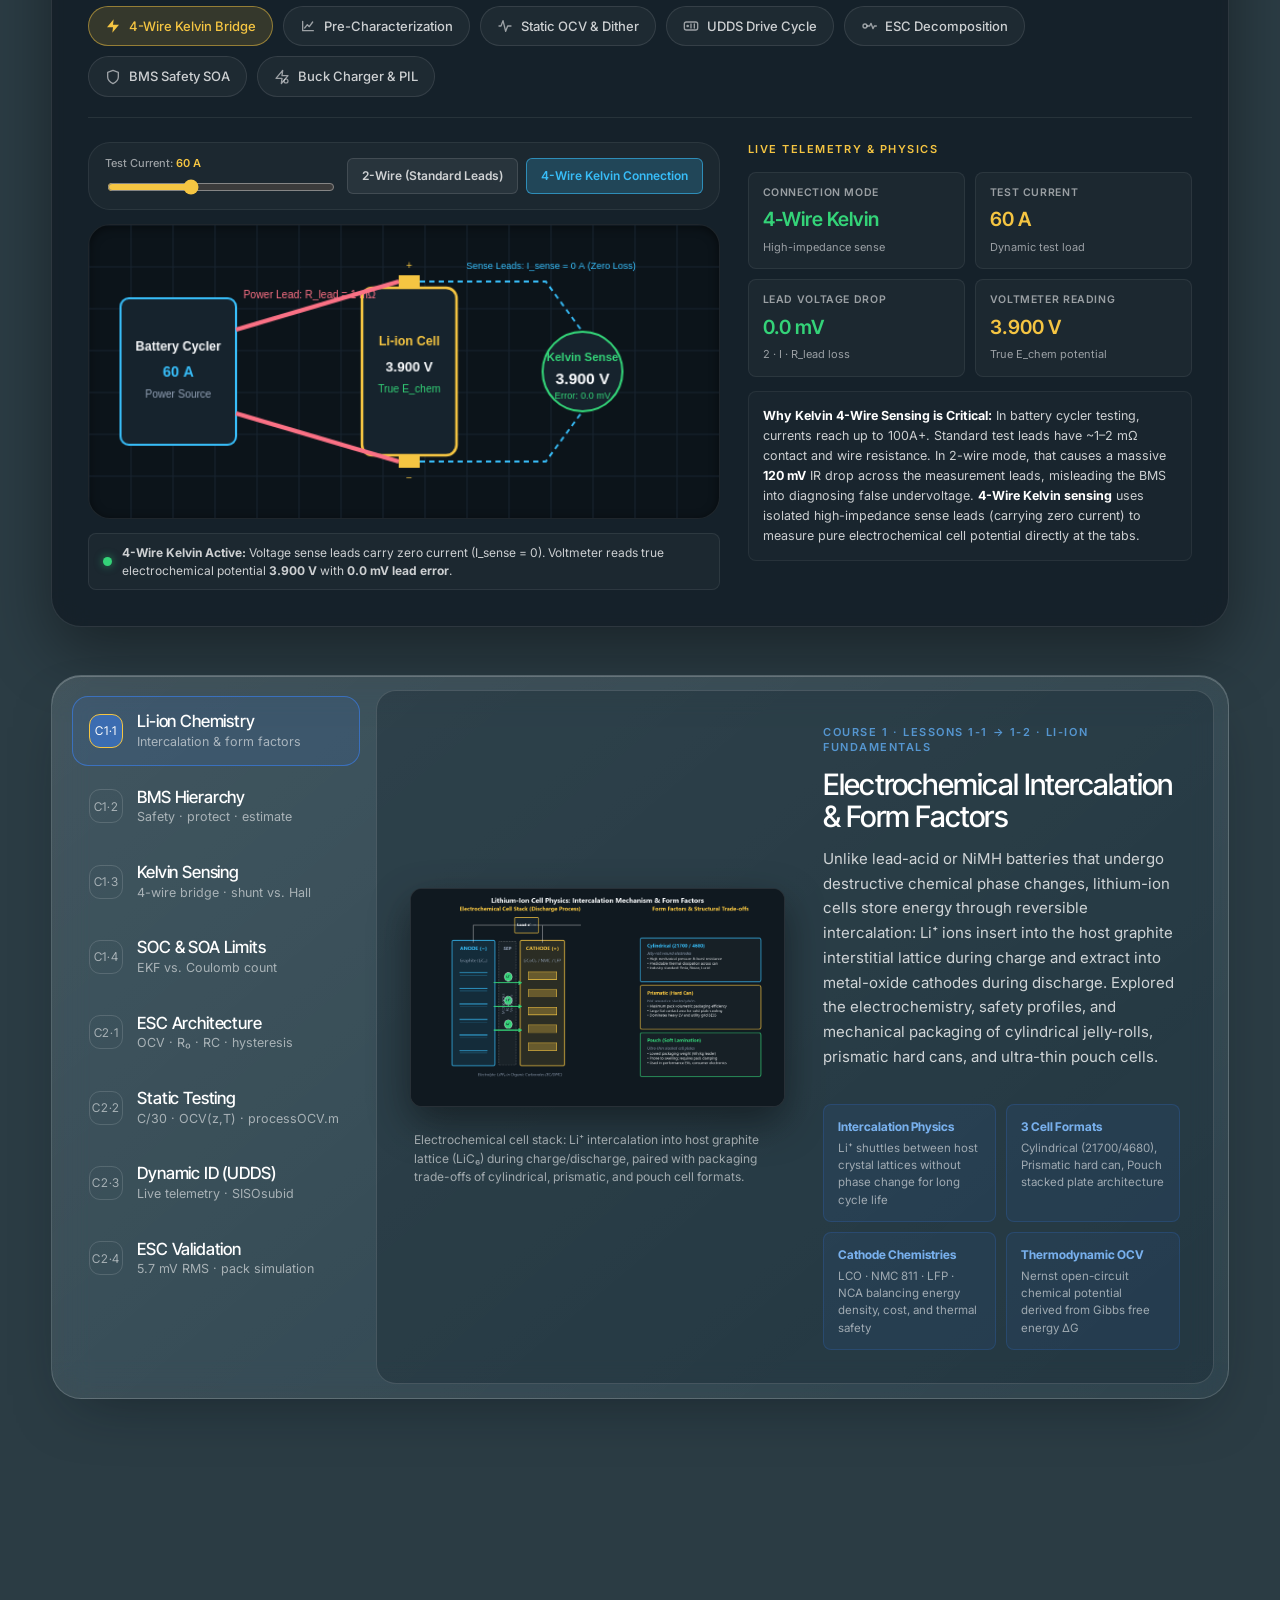
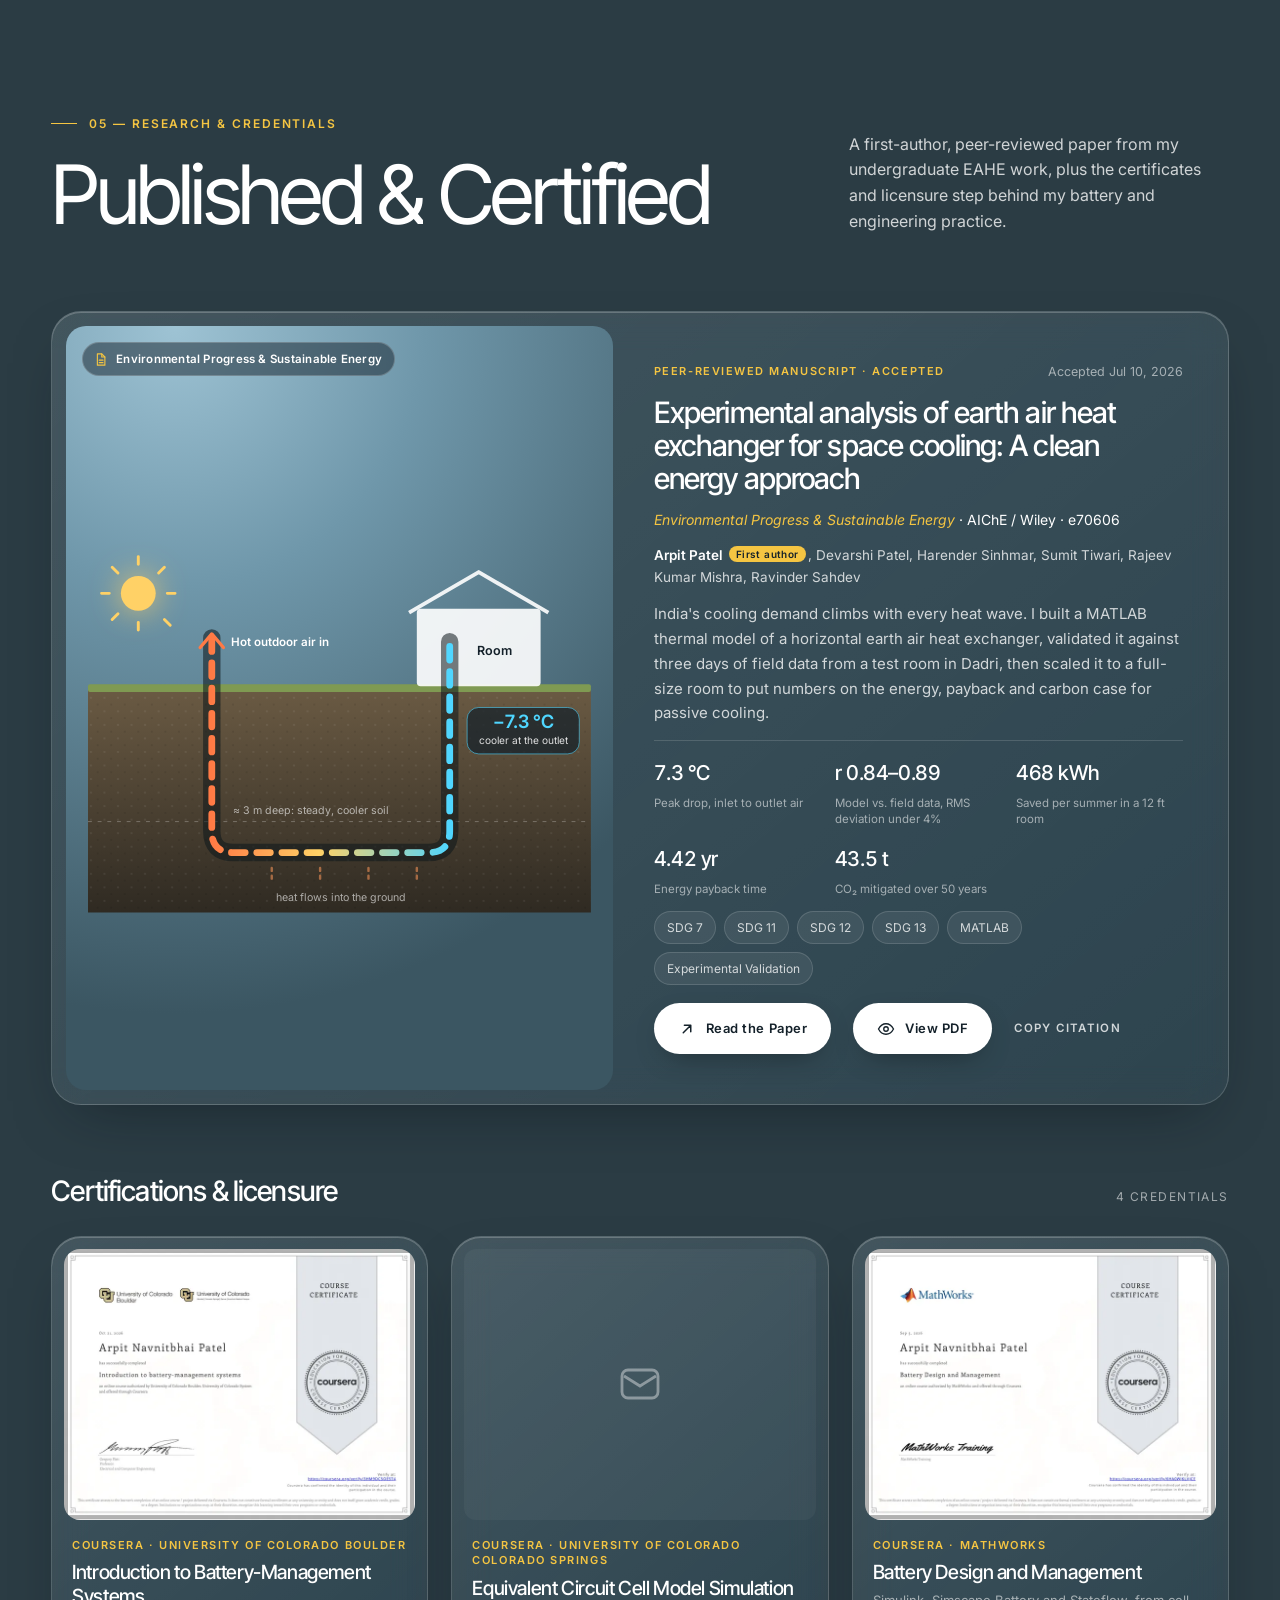
==== commit 800c6672: "feat(battery): update charger images from docx and add interactive MATLAB pre-characterization test" ====
--- a/index.html
+++ b/index.html
@@ -738,52 +738,64 @@
                                 <div class="carousel" data-carousel
                                     data-title="Closed-Loop Li-ion Charger &amp; TI C2000 PIL Simulation">
                                     <figure class="carousel__slide" data-fit="contain"><img
-                                            src="images/projects/charger/c2000_pil_architecture.webp"
-                                            alt="Processor-in-the-Loop (PIL) Co-Simulation: Texas Instruments C2000 DSP running embedded C code in real time with Simscape battery plant"
+                                            src="images/projects/charger/c2000_pil_architecture.png"
+                                            alt="PIL CP Co-Simulation: TI C2000 (TMS320F28379D) DSP running embedded C power controller in real time with Simscape battery plant — 50 W reference"
                                             loading="lazy"></figure>
                                     <figure class="carousel__slide" data-fit="contain"><img
-                                            src="images/projects/charger/c2000_pil_scope.webp"
-                                            alt="PIL Scope: Real-time embedded DSP power loop regulating 50 W charging power at 11 A and 4.5 V with zero timing slip"
+                                            src="images/projects/charger/c2000_pil_scope.png"
+                                            alt="PIL CP Scope: Current rises to ~49 A, voltage to ~7.1 V, SoC increments — real-time C2000 DSP closed-loop execution verified"
                                             loading="lazy"></figure>
                                     <figure class="carousel__slide" data-fit="contain"><img
-                                            src="images/projects/charger/pwm_power_100w_model.webp"
-                                            alt="100 W High-Power Charging Controller: Discrete-time PI(z) + (V_ref/V_in) voltage feedforward and anti-windup"
+                                            src="images/projects/charger/c2000_pil_cv_architecture.png"
+                                            alt="PIL CV Co-Simulation: TI C2000 DSP voltage controller running PIL with 7.5 V reference and Simscape battery plant"
                                             loading="lazy"></figure>
                                     <figure class="carousel__slide" data-fit="contain"><img
-                                            src="images/projects/charger/pwm_power_100w_scope.webp"
-                                            alt="100 W Scope: Ultra-fast 5 ms settling time, zero overshoot, and dead flat 100 W power regulation"
+                                            src="images/projects/charger/pwm_power_100w_model.png"
+                                            alt="PWM CP 100 W Model: Discrete-time PI(z) with V_ref x V_in feedforward + PWM generator driving switched-mode buck converter"
                                             loading="lazy"></figure>
                                     <figure class="carousel__slide" data-fit="contain"><img
-                                            src="images/projects/charger/pwm_current_feedforward.webp"
-                                            alt="PWM Current PI Controller: Dual-loop architecture with feedforward duty cycle injection for fast dynamic response"
+                                            src="images/projects/charger/pwm_power_100w_scope.png"
+                                            alt="PWM CP Scope: Power settles at 100 W, current at ~20 A, voltage at ~5.1 V — deadbeat PI(z) convergence"
                                             loading="lazy"></figure>
                                     <figure class="carousel__slide" data-fit="contain"><img
-                                            src="images/projects/charger/pwm_current_scope.webp"
-                                            alt="PWM Current Scope: Fast settling to 20 A reference with smooth inductor ripple filtering"
+                                            src="images/projects/charger/pwm_current_feedforward.png"
+                                            alt="PWM CC Discrete PI(z) Model: 20 A reference with V_in feedforward duty-cycle injection driving buck converter"
                                             loading="lazy"></figure>
                                     <figure class="carousel__slide" data-fit="contain"><img
-                                            src="images/projects/charger/pwm_voltage_feedforward.webp"
-                                            alt="PWM Voltage PI Controller: Regulating 7.5 V terminal voltage with feedforward duty cycle"
+                                            src="images/projects/charger/pwm_current_scope.png"
+                                            alt="PWM CC Scope: Current settles toward 20 A reference, voltage to ~5.2 V — switched-mode PI(z) convergence"
                                             loading="lazy"></figure>
                                     <figure class="carousel__slide" data-fit="contain"><img
-                                            src="images/projects/charger/cc_pi_model.webp"
-                                            alt="Constant-Current (CC) PI Controller: P gain matched to cell internal impedance (R_INT) to eliminate current spikes"
+                                            src="images/projects/charger/pwm_voltage_feedforward.png"
+                                            alt="PWM CV Discrete PI(z) Model: 7.5 V set point with V_in/V_out feedforward duty cycle, duty = 0.859 displayed"
                                             loading="lazy"></figure>
                                     <figure class="carousel__slide" data-fit="contain"><img
-                                            src="images/projects/charger/cc_pi_scope.webp"
-                                            alt="CC Scope: 1.5 A held to full charge, 4.5 V saturation ceiling, and +10 K lumped thermal rise"
+                                            src="images/projects/charger/pwm_voltage_scope.png"
+                                            alt="PWM CV Scope: Terminal voltage converges to 7.5 V reference, current settles at ~52 A with PI(z) feedforward"
                                             loading="lazy"></figure>
                                     <figure class="carousel__slide" data-fit="contain"><img
-                                            src="images/projects/charger/cv_pi_scope.webp"
-                                            alt="CV Scope: Exponential current tapering down to C/30 cutoff as SOC reaches 1.0, with cell cooling down"
+                                            src="images/projects/charger/cc_pi_model.png"
+                                            alt="CC PI Model: 1.5 A reference into PI(s) driving voltage-controlled source into Panasonic UR18650ZTA; P gain tuned to R_INT to eliminate spikes"
                                             loading="lazy"></figure>
                                     <figure class="carousel__slide" data-fit="contain"><img
-                                            src="images/projects/charger/cp_pi_model.webp"
+                                            src="images/projects/charger/cc_pi_scope.png"
+                                            alt="CC Scope: 1.5 A held constant, voltage rises 3.9 V to 4.5 V, SoC 0.55 to 1.0, temperature +10 K over 1 hour"
+                                            loading="lazy"></figure>
+                                    <figure class="carousel__slide" data-fit="contain"><img
+                                            src="images/projects/charger/cv_pi_scope.png"
+                                            alt="CV Scope: Current tapers exponentially from 6.1 A to 0, voltage clamped at 4.2 V, SoC 0.55 to 1.0 over 1 hour"
+                                            loading="lazy"></figure>
+                                    <figure class="carousel__slide" data-fit="contain"><img
+                                            src="images/projects/charger/cv_pi_model.png"
+                                            alt="CV PI Model: 4.2 V reference into PI(s) driving voltage-controlled source into Panasonic UR18650ZTA with current and voltage sensing"
+                                            loading="lazy"></figure>
+                                    <figure class="carousel__slide" data-fit="contain"><img
+                                            src="images/projects/charger/cp_pi_model.png"
                                             alt="Constant-Power (CP) PI Controller: Dynamic V × I power feedback loop maintaining exact reference wattage"
                                             loading="lazy"></figure>
                                     <figure class="carousel__slide" data-fit="contain"><img
-                                            src="images/projects/charger/cp_pi_scope.webp"
-                                            alt="CP Scope: Exact 5 W power regulation as voltage climbs and current tapers proportionally"
+                                            src="images/projects/charger/cp_pi_scope.png"
+                                            alt="CP Scope: Power held at ~5 W, current tapers ~0.3 to 0.2 A as voltage climbs 3.8 to 4.2 V, SoC 0.55 to 1.0"
                                             loading="lazy"></figure>
                                 </div>
                             </div>
@@ -990,19 +1002,22 @@
                             aria-selected="false" tabindex="-1"><span class="bx__n">02</span><span><b>Cell
                                     Modeling</b><small>ECM + characterization</small></span></button>
                         <button class="bx__tab" type="button" role="tab" id="bx-t3" aria-controls="bx-p3"
-                            aria-selected="false" tabindex="-1"><span class="bx__n">03</span><span><b>Cell Testing &amp;
+                            aria-selected="false" tabindex="-1"><span class="bx__n">03</span><span><b>Pre-Characterization
+                                    </b><small>R₀ · R₁ · DCIR extraction</small></span></button>
+                        <button class="bx__tab" type="button" role="tab" id="bx-t4" aria-controls="bx-p4"
+                            aria-selected="false" tabindex="-1"><span class="bx__n">04</span><span><b>Cell Testing &amp;
                                     ESC Model</b><small>C/30 · UDDS · 5.7 mV RMS</small></span></button>
-                        <button class="bx__tab" type="button" role="tab" id="bx-t4" aria-controls="bx-p4"
-                            aria-selected="false" tabindex="-1"><span class="bx__n">04</span><span><b>Power Stage &amp;
+                        <button class="bx__tab" type="button" role="tab" id="bx-t5" aria-controls="bx-p5"
+                            aria-selected="false" tabindex="-1"><span class="bx__n">05</span><span><b>Power Stage &amp;
                                     PIL</b><small>100 kHz Buck · TI C2000 DSP</small></span></button>
-                        <button class="bx__tab" type="button" role="tab" id="bx-t5" aria-controls="bx-p5"
-                            aria-selected="false" tabindex="-1"><span class="bx__n">05</span><span><b>Pack
+                        <button class="bx__tab" type="button" role="tab" id="bx-t6" aria-controls="bx-p6"
+                            aria-selected="false" tabindex="-1"><span class="bx__n">06</span><span><b>Pack
                                     Design</b><small>4P10S e-scooter pack</small></span></button>
-                        <button class="bx__tab" type="button" role="tab" id="bx-t6" aria-controls="bx-p6"
-                            aria-selected="false" tabindex="-1"><span class="bx__n">06</span><span><b>SOC
+                        <button class="bx__tab" type="button" role="tab" id="bx-t7" aria-controls="bx-p7"
+                            aria-selected="false" tabindex="-1"><span class="bx__n">07</span><span><b>SOC
                                     Estimation</b><small>Coulomb counting vs. Kalman</small></span></button>
-                        <button class="bx__tab" type="button" role="tab" id="bx-t7" aria-controls="bx-p7"
-                            aria-selected="false" tabindex="-1"><span class="bx__n">07</span><span><b>Balancing &amp;
+                        <button class="bx__tab" type="button" role="tab" id="bx-t8" aria-controls="bx-p8"
+                            aria-selected="false" tabindex="-1"><span class="bx__n">08</span><span><b>Balancing &amp;
                                     Logic</b><small>Passive balancing, Stateflow</small></span></button>
                     </div>
 
@@ -1098,9 +1113,32 @@
                                 </ul>
                             </div>
                         </div>
-
                         <!-- 03 -->
                         <div class="bx__panel" role="tabpanel" id="bx-p3" aria-labelledby="bx-t3">
+                            <figure class="bx__fig bms-media-fig">
+                                <img src="images/projects/bms/bms_prechar_results.png"
+                                    alt="6-panel MATLAB pre-characterization results: C/3 hybrid discharge to 2.80 V, 1-hour OCV relaxation, C/3 charge to 4.20 V, second rest, ohmic R0 step jump (41.85 mOhm), and 1-RC relaxation fit (R1 = 27.95 mOhm, C1 = 1802 F)"
+                                    loading="lazy" class="bms-fig-img">
+                                <figcaption>5-phase automated protocol on a Samsung INR18650-25R (2.5 Ah NMC/Graphite): C/3 hybrid discharge → 1-hr rest → C/3 charge → 1-hr rest → automated R₀, R₁, C₁ &amp; DCIR identification.</figcaption>
+                            </figure>
+                            <div class="bx__copy">
+                                <span class="label">MATLAB R2024b · Simulink · 1-RC Thévenin ECM</span>
+                                <h3>Pre-characterization &amp; internal resistance extraction</h3>
+                                <p>Built a programmatic Simulink state machine (<code>Test_Sequencer</code>) and 1-RC Thévenin plant for a Samsung 25R 18650 cell (2.5 Ah, 2.80–4.20 V). The protocol executes a C/3 discharge with periodic 10 s 1C hybrid pulses to V<sub>min</sub>, holds zero current for 1 hour to reach equilibrium OCV, charges at C/3 to V<sub>max</sub>, and rests again. Automated edge analysis and log-space exponential regression in MATLAB recover R₀, R₁, τ₁, C₁, and total DCIR to within &lt;0.4% of true plant parameters.</p>
+                                <ul class="bx__facts">
+                                    <li><b>41.94 mΩ</b><span>Avg. ohmic R₀ (41.85 mΩ disch · 42.04 mΩ chg vs. 42.00 mΩ plant, −0.14%)</span></li>
+                                    <li><b>69.89 mΩ</b><span>Total DCIR R<sub>total</sub> = R₀ + R₁ (R₁ = 27.95 mΩ vs. 70.00 mΩ plant, −0.16%)</span></li>
+                                    <li><b>50.3 s · 1802 F</b><span>Polarization time constant τ₁ = R₁C₁ via log-space fit (plant: 50.4 s, 1800 F)</span></li>
+                                </ul>
+                                <div class="project__actions" style="margin-top:8px;">
+                                    <a class="btn btn--light magnetic" href="docs/Battery_PreCharacterization_Test.zip" download><svg><use href="#i-download" /></svg>MATLAB &amp; Simulink Suite (.zip)</a>
+                                    <a href="#bms-studio" class="link-plain">Run in Virtual Lab</a>
+                                </div>
+                            </div>
+                        </div>
+
+                        <!-- 04 -->
+                        <div class="bx__panel" role="tabpanel" id="bx-p4" aria-labelledby="bx-t4">
                             <figure class="bx__fig">
                                 <div class="carousel" data-carousel data-title="ESC Model Simulation — MATLAB Outputs">
                                     <figure class="carousel__slide" data-fit="contain"><img
@@ -1140,29 +1178,29 @@
                             </div>
                         </div>
 
-                        <!-- 04 -->
-                        <div class="bx__panel" role="tabpanel" id="bx-p4" aria-labelledby="bx-t4">
+                        <!-- 05 -->
+                        <div class="bx__panel" role="tabpanel" id="bx-p5" aria-labelledby="bx-t5">
                             <figure class="bx__fig bms-media-fig">
                                 <div class="carousel" data-carousel
                                     data-title="Safe Charging &amp; Buck Converter Controls">
                                     <figure class="carousel__slide" data-fit="contain"><img
-                                            src="images/projects/charger/c2000_pil_architecture.webp"
+                                            src="images/projects/charger/c2000_pil_architecture.png"
                                             alt="Processor-in-the-Loop (PIL) co-simulation with Texas Instruments C2000 DSP and Simscape battery plant"
                                             loading="lazy"></figure>
                                     <figure class="carousel__slide" data-fit="contain"><img
-                                            src="images/projects/charger/c2000_pil_scope.webp"
+                                            src="images/projects/charger/c2000_pil_scope.png"
                                             alt="PIL Scope: Real-time embedded DSP power loop regulating 50 W charging power at 11 A and 4.5 V"
                                             loading="lazy"></figure>
                                     <figure class="carousel__slide" data-fit="contain"><img
-                                            src="images/projects/charger/pwm_power_100w_scope.webp"
+                                            src="images/projects/charger/pwm_power_100w_scope.png"
                                             alt="100 W Power Charging: Deadbeat 5 ms settling time, zero overshoot, and perfectly flat power regulation"
                                             loading="lazy"></figure>
                                     <figure class="carousel__slide" data-fit="contain"><img
-                                            src="images/projects/charger/cv_pi_scope.webp"
+                                            src="images/projects/charger/cv_pi_scope.png"
                                             alt="Constant-Voltage scope: current tapers to C/30 cutoff as SOC reaches 1.0, with cell cooling down"
                                             loading="lazy"></figure>
                                     <figure class="carousel__slide" data-fit="contain"><img
-                                            src="images/projects/charger/cc_pi_scope.webp"
+                                            src="images/projects/charger/cc_pi_scope.png"
                                             alt="Constant-Current scope: 1.5 A held to full charge with lumped thermal rise of +10 K"
                                             loading="lazy"></figure>
                                 </div>
@@ -1191,8 +1229,8 @@
                             </div>
                         </div>
 
-                        <!-- 05 -->
-                        <div class="bx__panel" role="tabpanel" id="bx-p5" aria-labelledby="bx-t5">
+                        <!-- 06 -->
+                        <div class="bx__panel" role="tabpanel" id="bx-p6" aria-labelledby="bx-t6">
                             <figure class="bx__fig">
                                 <svg viewBox="0 0 420 250" role="img"
                                     aria-label="Two modules of five parallel assemblies with four cells each, connected in series: 4P10S in a five by eight layout">
@@ -1269,8 +1307,8 @@
                             </div>
                         </div>
 
-                        <!-- 06 -->
-                        <div class="bx__panel" role="tabpanel" id="bx-p6" aria-labelledby="bx-t6">
+                        <!-- 07 -->
+                        <div class="bx__panel" role="tabpanel" id="bx-p7" aria-labelledby="bx-t7">
                             <figure class="bx__fig">
                                 <svg viewBox="0 0 420 250" role="img"
                                     aria-label="True SOC, a Coulomb counting estimate with a permanent offset, and a Kalman filter estimate that converges to the true SOC">
@@ -1317,8 +1355,8 @@
                             </div>
                         </div>
 
-                        <!-- 07 -->
-                        <div class="bx__panel" role="tabpanel" id="bx-p7" aria-labelledby="bx-t7">
+                        <!-- 08 -->
+                        <div class="bx__panel" role="tabpanel" id="bx-p8" aria-labelledby="bx-t8">
                             <figure class="bx__fig">
                                 <svg viewBox="0 0 420 250" role="img"
                                     aria-label="Stateflow BMS: Off, On and Charging states, with Charging split into constant-current and constant-voltage substates">
@@ -1563,7 +1601,8 @@
                             <span class="label" style="color:var(--sun);">Interactive Virtual Laboratory</span>
                             <h3 class="bms-studio__title">Cell Testing, ECM Simulator &amp; BMS Safety Console</h3>
                             <p class="bms-studio__desc">Hands-on testing console: toggle 4-wire Kelvin sensing to
-                                eliminate lead drops, collapse hysteresis via dither excitation, simulate live UDDS
+                                eliminate lead drops, run the 5-phase MATLAB pre-characterization test to extract
+                                R₀/R₁/DCIR, collapse hysteresis via dither excitation, simulate live UDDS
                                 drive-cycle telemetry, tune equivalent-circuit parameters, and test BMS safety
                                 interlocks.</p>
                         </div>
@@ -1573,6 +1612,10 @@
                                     viewBox="0 0 24 24">
                                     <path d="M13 2 3 14h9l-1 8 10-12h-9l1-8z" fill="currentColor" />
                                 </svg><span>4-Wire Kelvin Bridge</span></button>
+                            <button class="bms-smode" type="button" data-smode="prechar"><svg viewBox="0 0 24 24">
+                                    <path d="M4 19V5M4 19h16M7 15l4-5 3 3 5-7" fill="none" stroke="currentColor"
+                                        stroke-width="2" stroke-linecap="round" stroke-linejoin="round" />
+                                </svg><span>Pre-Characterization</span></button>
                             <button class="bms-smode" type="button" data-smode="static"><svg viewBox="0 0 24 24">
                                     <path d="M3 12h3l3-8 4 16 3-8h5" fill="none" stroke="currentColor" stroke-width="2"
                                         stroke-linecap="round" stroke-linejoin="round" />
@@ -1630,6 +1673,37 @@
                                     <span id="kelvin-status-text">4-Wire Kelvin Active: Sense leads carry zero current
                                         (I_sense = 0). Voltmeter reads true electrochemical cell potential (3.900 V)
                                         with 0.0 mV lead error.</span>
+                                </div>
+                            </div>
+
+                            <!-- VIEW 1B: Pre-Characterization & Resistance Extraction -->
+                            <div class="bms-view" id="sview-prechar">
+                                <div class="bms-controls-bar">
+                                    <div class="bms-btn-group">
+                                        <button type="button" class="bms-toggle-btn is-active" id="btn-prechar-full">Full Protocol</button>
+                                        <button type="button" class="bms-toggle-btn" id="btn-prechar-r0">R₀ Step (V<sub>min</sub>)</button>
+                                        <button type="button" class="bms-toggle-btn" id="btn-prechar-r1">1-Hr Fit (R₁, τ₁)</button>
+                                        <button type="button" class="bms-toggle-btn" id="btn-prechar-matlab">MATLAB 6-Panel</button>
+                                    </div>
+                                    <div class="bms-btn-group">
+                                        <button type="button" class="bms-action-btn is-active" id="btn-prechar-pulses">1C Hybrid Pulses: ON</button>
+                                    </div>
+                                    <div class="bms-ctrl">
+                                        <label for="prechar-r0">Plant R₀: <b id="prechar-r0-val">42 mΩ</b></label>
+                                        <input type="range" id="prechar-r0" min="30" max="75" value="42" step="1">
+                                    </div>
+                                    <div class="bms-ctrl">
+                                        <label for="prechar-r1">Plant R₁: <b id="prechar-r1-val">28 mΩ</b></label>
+                                        <input type="range" id="prechar-r1" min="15" max="50" value="28" step="1">
+                                    </div>
+                                </div>
+                                <div class="bms-canvas-wrap">
+                                    <canvas id="canvas-prechar" width="600" height="280"></canvas>
+                                    <img id="img-prechar-matlab" src="images/projects/bms/bms_prechar_results.png" alt="MATLAB 6-panel Battery Pre-Characterization Validation Results" loading="lazy" style="display:none; width:100%; height:auto; background:#ffffff;">
+                                </div>
+                                <div class="bms-status-banner" id="prechar-banner">
+                                    <span class="bms-status-dot is-good"></span>
+                                    <span id="prechar-status-text"><b>5-Phase MATLAB/Simulink Protocol:</b> C/3 hybrid discharge to 2.80 V → 1h rest → C/3 charge to 4.20 V → 1h rest → automated ECM parameter extraction.</span>
                                 </div>
                             </div>
 
@@ -2785,7 +2859,7 @@
 
     <script src="https://cdn.jsdelivr.net/npm/lenis@1.1.13/dist/lenis.min.js" defer></script>
     <script src="script.js?v=13" defer></script>
-    <script src="bms-studio.js?v=1" defer></script>
+    <script src="bms-studio.js?v=2" defer></script>
     <script src="gridtech/embed.js?v=5" defer></script>
 </body>
 
